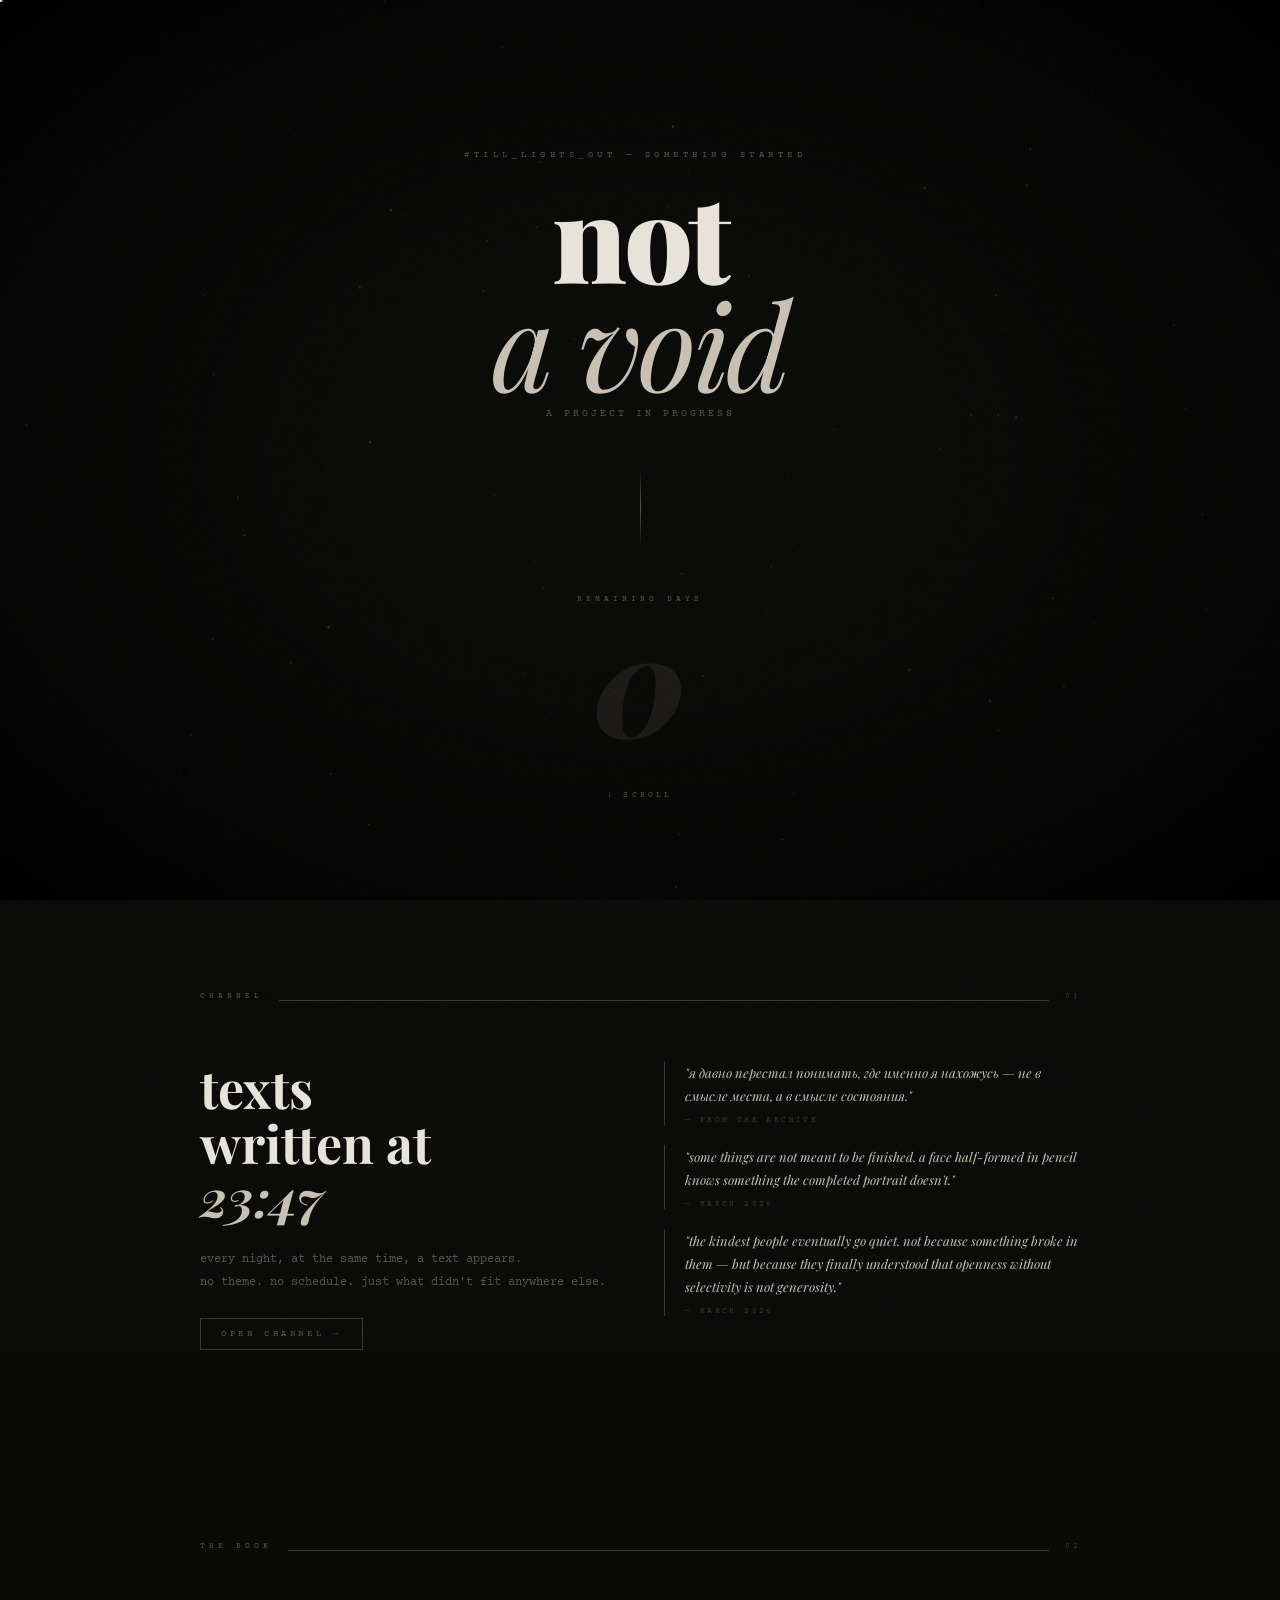
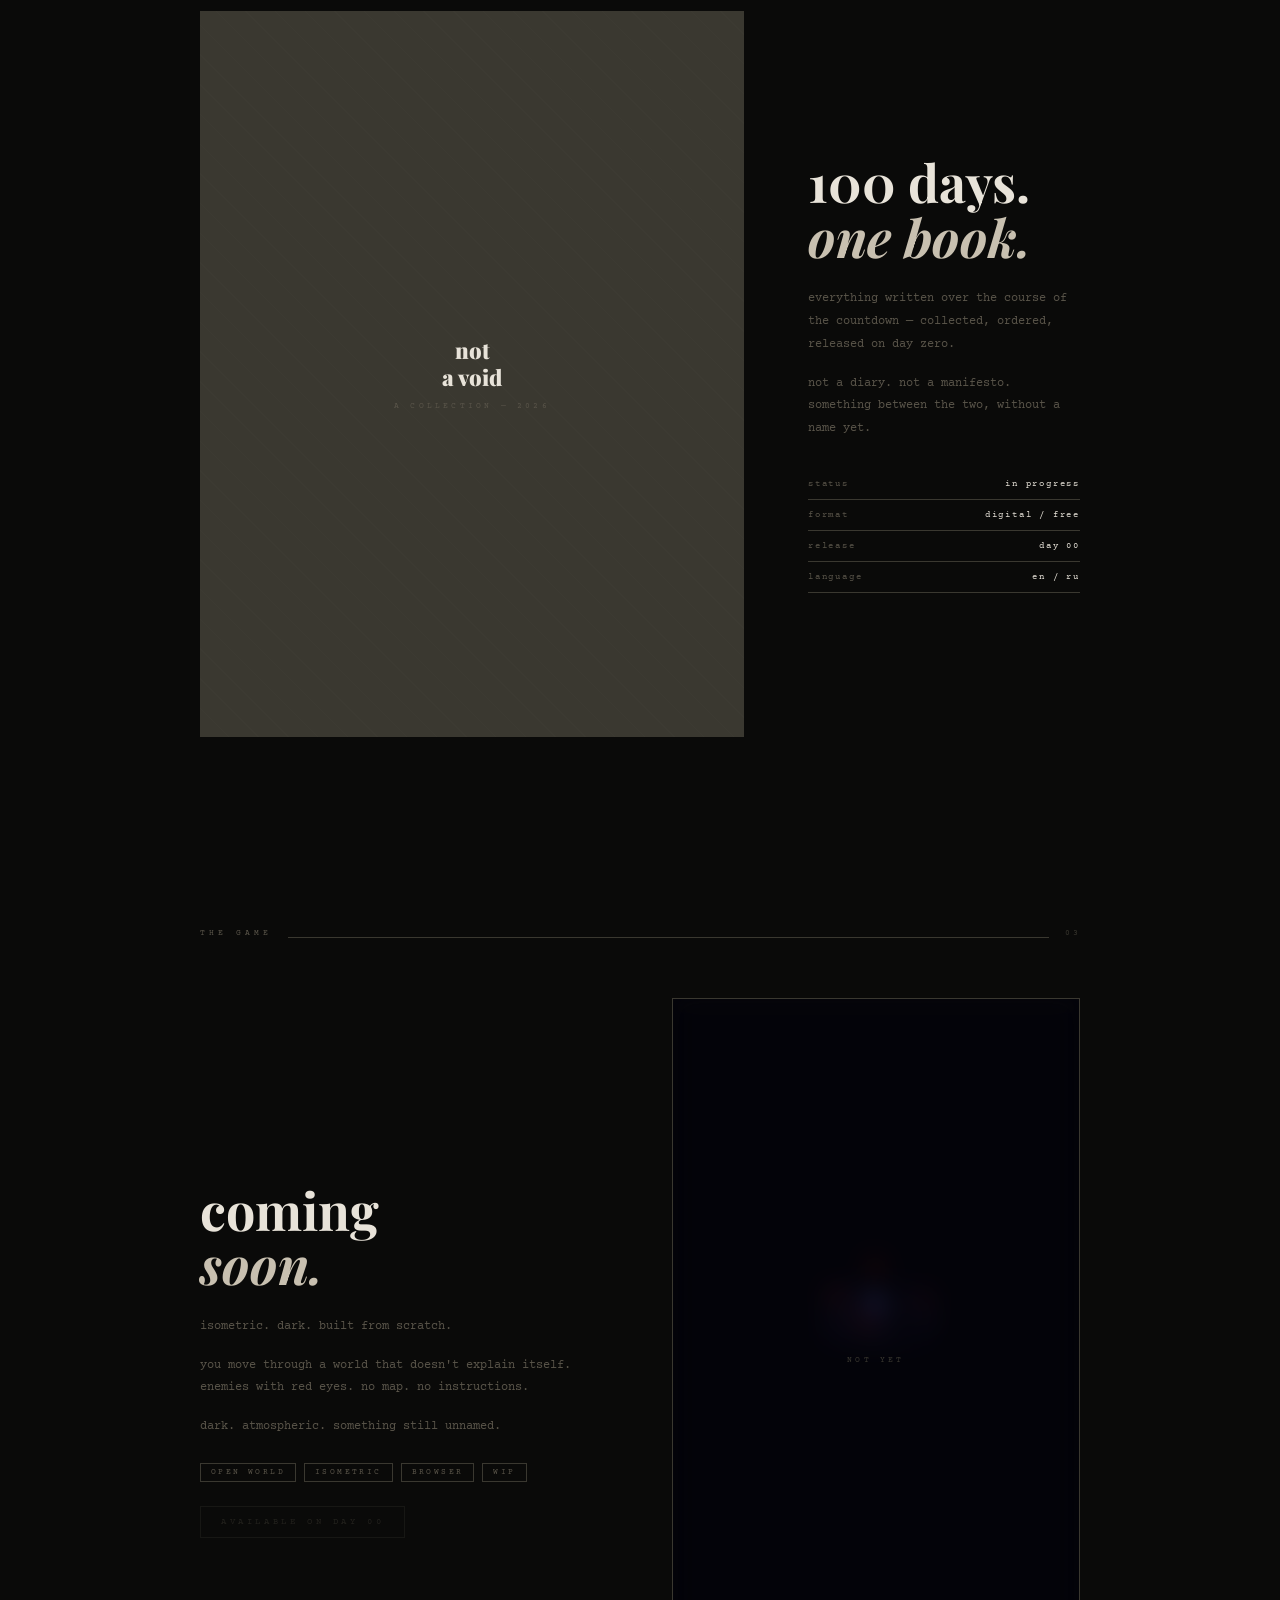
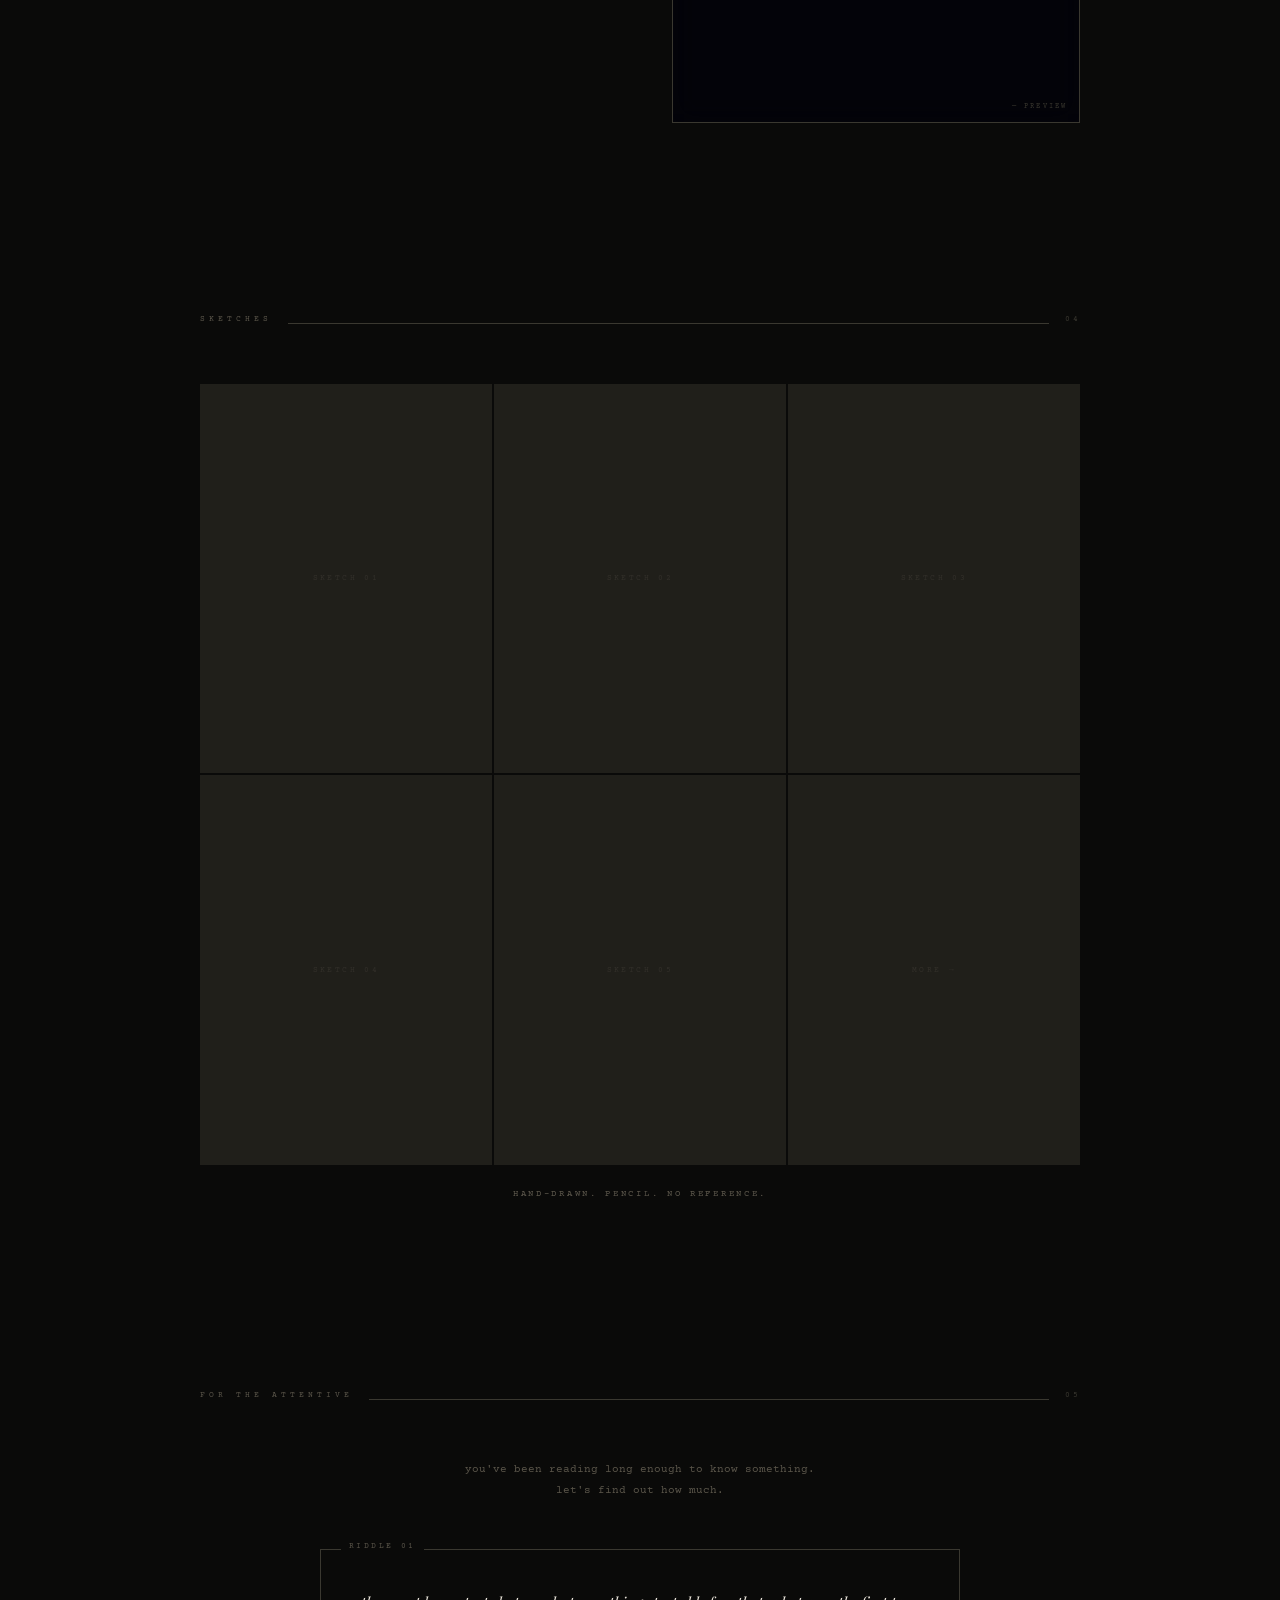
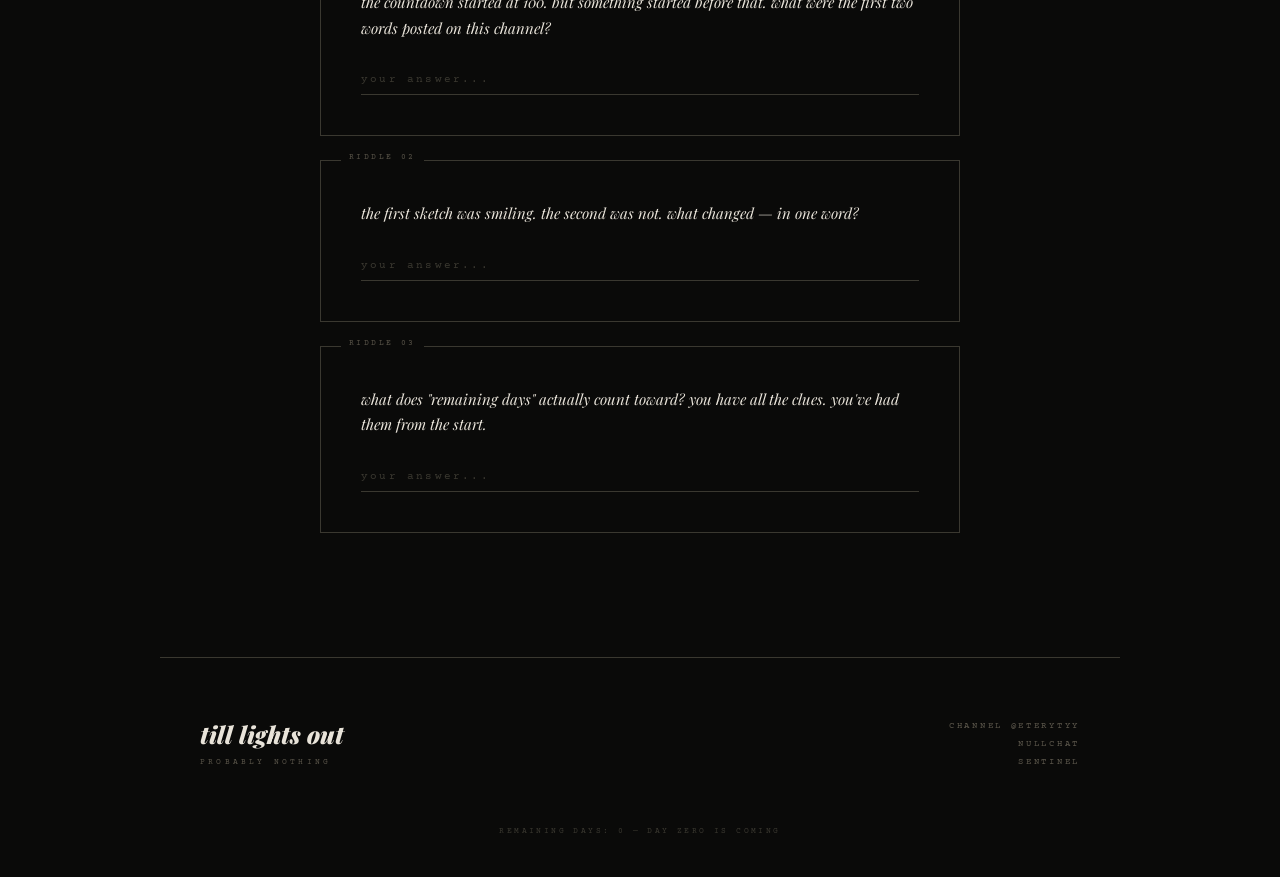
==== index.html @ 6242f1c4 "Main site" ====
<!DOCTYPE html>
<html lang="en">
<head>
<meta charset="UTF-8">
<meta name="viewport" content="width=device-width, initial-scale=1.0">
<title>#till_lights_out</title>
<style>
@import url('https://fonts.googleapis.com/css2?family=Playfair+Display:ital,wght@0,400;0,700;0,900;1,400;1,700&family=Courier+Prime:ital@0;1&display=swap');

*, *::before, *::after { margin: 0; padding: 0; box-sizing: border-box; }

:root {
  --bg: #0a0a09;
  --paper: #e8e3d9;
  --dim: #3a3830;
  --muted: #5a554a;
  --accent: #c8c0b0;
}

html { scroll-behavior: smooth; }

body {
  background: var(--bg);
  color: var(--paper);
  font-family: 'Courier Prime', monospace;
  overflow-x: hidden;
  cursor: none;
}

::-webkit-scrollbar { width: 2px; }
::-webkit-scrollbar-track { background: var(--bg); }
::-webkit-scrollbar-thumb { background: var(--dim); }

.cursor {
  position: fixed;
  width: 5px; height: 5px;
  background: var(--paper);
  border-radius: 50%;
  pointer-events: none;
  z-index: 9999;
  transform: translate(-50%, -50%);
  mix-blend-mode: difference;
}

#canvas {
  position: fixed;
  inset: 0;
  z-index: 0;
  pointer-events: none;
}

.noise {
  position: fixed;
  inset: -50%;
  z-index: 1;
  pointer-events: none;
  opacity: 0.025;
  animation: noiseAnim 0.15s steps(1) infinite;
  background-image: url("data:image/svg+xml,%3Csvg viewBox='0 0 300 300' xmlns='http://www.w3.org/2000/svg'%3E%3Cfilter id='n'%3E%3CfeTurbulence type='fractalNoise' baseFrequency='0.85' numOctaves='4' stitchTiles='stitch'/%3E%3C/filter%3E%3Crect width='100%25' height='100%25' filter='url(%23n)'/%3E%3C/svg%3E");
  background-size: 300px 300px;
}
@keyframes noiseAnim {
  0%{transform:translate(0,0)}20%{transform:translate(-3%,-2%)}40%{transform:translate(2%,3%)}60%{transform:translate(-2%,1%)}80%{transform:translate(3%,-3%)}
}

.vignette {
  position: fixed;
  inset: 0; z-index: 2;
  pointer-events: none;
  background: radial-gradient(ellipse at center, transparent 35%, rgba(0,0,0,0.9) 100%);
}

/* HERO */
#hero {
  position: relative;
  height: 100vh;
  display: flex;
  flex-direction: column;
  align-items: center;
  justify-content: center;
  z-index: 10;
  text-align: center;
  padding: 0 20px;
}

.hero-eyebrow {
  font-size: 9px;
  letter-spacing: 0.5em;
  color: var(--muted);
  text-transform: uppercase;
  opacity: 0;
  animation: fadeIn 1s ease forwards 0.4s;
}

.hero-title {
  font-family: 'Playfair Display', serif;
  font-size: clamp(52px, 12vw, 120px);
  font-weight: 900;
  line-height: 0.9;
  letter-spacing: -0.03em;
  color: var(--paper);
  margin: 20px 0 12px;
  opacity: 0;
  animation: fadeUp 1.2s ease forwards 0.7s;
}

.hero-title em {
  font-style: italic;
  font-weight: 400;
  color: var(--accent);
}

.hero-sub {
  font-size: 10px;
  letter-spacing: 0.3em;
  color: var(--muted);
  text-transform: uppercase;
  opacity: 0;
  animation: fadeIn 1s ease forwards 1.3s;
}

.hero-divider {
  width: 1px; height: 80px;
  background: linear-gradient(to bottom, transparent, var(--muted), transparent);
  margin: 48px auto;
  opacity: 0;
  animation: fadeIn 1s ease forwards 1.8s;
}

.hero-counter {
  display: flex;
  flex-direction: column;
  align-items: center;
  gap: 6px;
  opacity: 0;
  animation: fadeIn 1s ease forwards 2.2s;
}

.hero-counter-label {
  font-size: 8px;
  letter-spacing: 0.5em;
  color: var(--muted);
  text-transform: uppercase;
}

.hero-counter-num {
  font-family: 'Playfair Display', serif;
  font-size: clamp(72px, 15vw, 140px);
  font-weight: 900;
  font-style: italic;
  color: var(--paper);
  opacity: 0.08;
  line-height: 1;
  transition: opacity 0.5s;
  user-select: none;
}

.hero-counter-num:hover { opacity: 0.5; }

.scroll-hint {
  position: absolute;
  bottom: 100px;
  left: 50%;
  transform: translateX(-50%);
  font-size: 8px;
  letter-spacing: 0.4em;
  color: var(--muted);
  text-transform: uppercase;
  opacity: 0;
  animation: fadeIn 1s ease forwards 3.5s, bob 2s ease-in-out infinite 4s;
  white-space: nowrap;
}

@keyframes bob {
  0%,100%{transform:translateX(-50%) translateY(0)}
  50%{transform:translateX(-50%) translateY(4px)}
}

/* SECTIONS */
.wrap {
  position: relative;
  z-index: 10;
  padding: 100px 40px;
  max-width: 960px;
  margin: 0 auto;
}

.rule {
  width: 100%; height: 1px;
  background: var(--dim);
  margin-bottom: 60px;
  position: relative;
}

.rule::before {
  content: attr(data-label);
  position: absolute;
  top: -8px; left: 0;
  font-size: 8px;
  letter-spacing: 0.5em;
  color: var(--muted);
  text-transform: uppercase;
  background: var(--bg);
  padding-right: 16px;
}

.rule::after {
  content: attr(data-num);
  position: absolute;
  top: -8px; right: 0;
  font-size: 8px;
  letter-spacing: 0.3em;
  color: var(--dim);
  background: var(--bg);
  padding-left: 16px;
}

/* CHANNEL */
.two-col { display: grid; grid-template-columns: 1fr 1fr; gap: 48px; align-items: start; }

.big-head {
  font-family: 'Playfair Display', serif;
  font-size: clamp(32px, 5vw, 52px);
  font-weight: 700;
  line-height: 1.05;
  margin-bottom: 24px;
}
.big-head em { font-style: italic; color: var(--accent); }

.body-text { font-size: 12px; line-height: 1.9; color: var(--muted); margin-bottom: 16px; }

.excerpt {
  border-left: 1px solid var(--dim);
  padding-left: 20px;
  margin-bottom: 20px;
}
.excerpt p {
  font-family: 'Playfair Display', serif;
  font-style: italic;
  font-size: 13px;
  line-height: 1.8;
  color: var(--accent);
}
.excerpt span {
  display: block;
  margin-top: 8px;
  font-size: 8px;
  letter-spacing: 0.3em;
  color: var(--dim);
  text-transform: uppercase;
}

.btn {
  display: inline-block;
  font-size: 9px;
  letter-spacing: 0.4em;
  text-transform: uppercase;
  color: var(--muted);
  text-decoration: none;
  border: 1px solid var(--dim);
  padding: 10px 20px;
  transition: all 0.3s;
  margin-top: 8px;
  font-family: 'Courier Prime', monospace;
}
.btn:hover { color: var(--paper); border-color: var(--accent); background: rgba(200,192,176,0.04); }

/* BOOK */
.book-grid { display: grid; grid-template-columns: 2fr 1fr; gap: 64px; align-items: center; }

.book-cover {
  aspect-ratio: 3/4;
  background: var(--dim);
  display: flex;
  flex-direction: column;
  align-items: center;
  justify-content: center;
  gap: 12px;
  position: relative;
  overflow: hidden;
}
.book-cover::before {
  content: '';
  position: absolute; inset: 0;
  background: repeating-linear-gradient(45deg, transparent, transparent 20px, rgba(255,255,255,0.012) 20px, rgba(255,255,255,0.012) 21px);
}
.book-cover-title {
  font-family: 'Playfair Display', serif;
  font-size: 22px; font-weight: 900;
  color: var(--paper);
  text-align: center;
  padding: 0 20px; line-height: 1.2;
  position: relative; z-index: 1;
}
.book-cover-sub {
  font-size: 8px; letter-spacing: 0.4em;
  color: var(--muted); text-transform: uppercase;
  position: relative; z-index: 1;
}

.meta-table { margin-top: 28px; display: flex; flex-direction: column; gap: 0; }
.meta-row {
  display: flex; justify-content: space-between;
  font-size: 9px; letter-spacing: 0.2em;
  padding: 10px 0;
  border-bottom: 1px solid var(--dim);
}
.meta-row span:first-child { color: var(--muted); }
.meta-row span:last-child { color: var(--paper); }

/* GAME */
.game-grid { display: grid; grid-template-columns: 1fr 1fr; gap: 64px; align-items: center; }

.game-screen {
  aspect-ratio: 9/16;
  background: #050508;
  border: 1px solid var(--dim);
  position: relative;
  overflow: hidden;
}
.game-screen canvas { width: 100%; height: 100%; display: block; }
.game-scanline {
  position: absolute; inset: 0;
  background: repeating-linear-gradient(0deg, transparent, transparent 3px, rgba(0,0,0,0.08) 3px, rgba(0,0,0,0.08) 4px);
  pointer-events: none; z-index: 2;
}
.game-label {
  position: absolute; bottom: 12px; right: 12px;
  font-size: 7px; letter-spacing: 0.3em;
  color: var(--dim); text-transform: uppercase; z-index: 3;
}

.tags { display: flex; flex-wrap: wrap; gap: 8px; margin-top: 24px; }
.tag {
  font-size: 8px; letter-spacing: 0.3em;
  color: var(--muted); border: 1px solid var(--dim);
  padding: 4px 10px; text-transform: uppercase;
}

/* GALLERY */
.gallery { display: grid; grid-template-columns: repeat(3, 1fr); gap: 2px; }
.gitem {
  aspect-ratio: 3/4;
  background: var(--dim);
  position: relative;
  overflow: hidden;
}
.gitem::after {
  content: ''; position: absolute; inset: 0;
  background: rgba(0,0,0,0.45);
  transition: opacity 0.4s;
}
.gitem:hover::after { opacity: 0; }
.gitem-inner {
  width: 100%; height: 100%;
  display: flex; align-items: center; justify-content: center;
  font-size: 8px; letter-spacing: 0.3em;
  color: var(--muted); text-transform: uppercase;
}
.gallery-caption {
  text-align: center;
  font-size: 9px; letter-spacing: 0.3em;
  color: var(--muted); text-transform: uppercase;
  margin-top: 24px;
}

/* RIDDLES */
.riddle-intro {
  font-size: 11px; line-height: 1.9;
  color: var(--muted); margin-bottom: 48px;
  text-align: center; max-width: 500px; margin-left: auto; margin-right: auto;
}
.riddle-block {
  border: 1px solid var(--dim);
  padding: 40px; margin-bottom: 24px;
  position: relative; max-width: 640px; margin-left: auto; margin-right: auto;
  transition: border-color 0.3s;
}
.riddle-block:hover { border-color: var(--muted); }
.riddle-num {
  position: absolute; top: -8px; left: 20px;
  font-size: 8px; letter-spacing: 0.3em;
  color: var(--muted); background: var(--bg);
  padding: 0 8px; text-transform: uppercase;
}
.riddle-q {
  font-family: 'Playfair Display', serif;
  font-style: italic; font-size: 15px;
  line-height: 1.7; color: var(--paper); margin-bottom: 24px;
}
.riddle-input {
  width: 100%; background: transparent;
  border: none; border-bottom: 1px solid var(--dim);
  color: var(--paper); font-family: 'Courier Prime', monospace;
  font-size: 11px; letter-spacing: 0.2em;
  padding: 8px 0; outline: none; transition: border-color 0.3s;
}
.riddle-input::placeholder { color: var(--dim); }
.riddle-input:focus { border-color: var(--accent); }
.riddle-feedback {
  display: none; margin-top: 14px;
  font-size: 9px; letter-spacing: 0.25em; text-transform: uppercase;
}
.riddle-feedback.show { display: block; color: var(--accent); }
.riddle-feedback.wrong { display: block; color: #7a3535; }

/* FOOTER */
footer {
  position: relative; z-index: 10;
  padding: 60px 40px;
  max-width: 960px; margin: 0 auto;
  display: flex; justify-content: space-between; align-items: flex-end;
  border-top: 1px solid var(--dim);
}
.footer-l { display: flex; flex-direction: column; gap: 8px; }
.footer-title {
  font-family: 'Playfair Display', serif;
  font-size: 24px; font-weight: 900; font-style: italic; color: var(--paper);
}
.footer-sub { font-size: 8px; letter-spacing: 0.4em; color: var(--muted); text-transform: uppercase; }
.footer-links { display: flex; flex-direction: column; gap: 8px; align-items: flex-end; }
.footer-links a {
  font-size: 9px; letter-spacing: 0.3em;
  color: var(--muted); text-decoration: none;
  text-transform: uppercase; transition: color 0.3s;
}
.footer-links a:hover { color: var(--paper); }
.footer-copy {
  position: relative; z-index: 10;
  text-align: center;
  font-size: 8px; letter-spacing: 0.3em;
  color: var(--dim); text-transform: uppercase;
  padding-bottom: 40px;
}

/* ANIMATIONS */
@keyframes fadeIn { from{opacity:0} to{opacity:1} }
@keyframes fadeUp { from{opacity:0;transform:translateY(16px)} to{opacity:1;transform:translateY(0)} }

.reveal { opacity:0; transform:translateY(20px); transition: opacity 0.8s ease, transform 0.8s ease; }
.reveal.visible { opacity:1; transform:translateY(0); }

@media(max-width:700px) {
  .two-col, .book-grid, .game-grid { grid-template-columns: 1fr; }
  .gallery { grid-template-columns: repeat(2,1fr); }
  footer { flex-direction: column; gap: 24px; align-items: flex-start; }
  .footer-links { align-items: flex-start; }
}
</style>
</head>
<body>

<div class="cursor" id="cursor"></div>
<canvas id="canvas"></canvas>
<div class="noise"></div>
<div class="vignette"></div>

<!-- HERO -->
<div id="hero">
  <span class="hero-eyebrow">#till_lights_out — something started<span id="dot" style="cursor:none;user-select:none;opacity:0.15;">.</span></span>
  <h1 class="hero-title">not<br><em>a void</em></h1>
  <span class="hero-sub">a project in progress</span>
  <div class="hero-divider"></div>
  <div class="hero-counter">
    <span class="hero-counter-label">remaining days</span>
    <div class="hero-counter-num" id="heroNum">36</div>
  </div>
  <span class="scroll-hint">↓ scroll</span>
</div>

<!-- CHANNEL -->
<div class="wrap">
  <div class="rule" data-label="channel" data-num="01"></div>
  <div class="two-col reveal">
    <div>
      <h2 class="big-head">texts<br>written at<br><em>23:47</em></h2>
      <p class="body-text">every night, at the same time, a text appears.<br>no theme. no schedule. just what didn't fit anywhere else.</p>
    <a href="https://t.me/eterytyy" target="_blank" class="btn">open channel →</a>
    </div>
    <div>
      <div class="excerpt">
        <p>"я давно перестал понимать, где именно я нахожусь — не в смысле места, а в смысле состояния."</p>
        <span>— from the archive</span>
      </div>
      <div class="excerpt">
        <p>"some things are not meant to be finished. a face half-formed in pencil knows something the completed portrait doesn't."</p>
        <span>— march 2026</span>
      </div>
      <div class="excerpt">
        <p>"the kindest people eventually go quiet. not because something broke in them — but because they finally understood that openness without selectivity is not generosity."</p>
        <span>— march 2026</span>
      </div>
    </div>
  </div>
</div>

<!-- BOOK -->
<div class="wrap">
  <div class="rule" data-label="the book" data-num="02"></div>
  <div class="book-grid reveal">
    <div class="book-cover">
      <div class="book-cover-title">not<br>a void</div>
      <div class="book-cover-sub">a collection — 2026</div>
    </div>
    <div>
      <h2 class="big-head">100 days.<br><em>one book.</em></h2>
      <p class="body-text">everything written over the course of the countdown — collected, ordered, released on day zero.</p>
      <p class="body-text">not a diary. not a manifesto. something between the two, without a name yet.</p>
      <div class="meta-table">
        <div class="meta-row"><span>status</span><span>in progress</span></div>
        <div class="meta-row"><span>format</span><span>digital / free</span></div>
        <div class="meta-row"><span>release</span><span>day 00</span></div>
        <div class="meta-row"><span>language</span><span>en / ru</span></div>
      </div>
    </div>
  </div>
</div>

<!-- GAME -->
<div class="wrap">
  <div class="rule" data-label="the game" data-num="03"></div>
  <div class="game-grid reveal">
    <div>
      <h2 class="big-head">coming<br><em>soon.</em></h2>
      <p class="body-text">isometric. dark. built from scratch.</p>
      <p class="body-text">you move through a world that doesn't explain itself. enemies with red eyes. no map. no instructions.</p>
      <p class="body-text">dark. atmospheric. something still unnamed.</p>
      <div class="tags">
        <span class="tag">open world</span>
        <span class="tag">isometric</span>
        <span class="tag">browser</span>
        <span class="tag">wip</span>
      </div>
      <a href="#" class="btn" style="margin-top:24px;opacity:0.3;pointer-events:none;">available on day 00</a>
    </div>
    <div class="game-screen" id="gameScreen">
      <canvas id="gameCanvas"></canvas>
      <div class="game-scanline"></div>
      <div id="gameBlur" style="position:absolute;inset:0;z-index:3;backdrop-filter:blur(12px);-webkit-backdrop-filter:blur(12px);transition:backdrop-filter 0.5s ease;pointer-events:none;"></div>
      <div id="gameHint" style="position:absolute;inset:0;z-index:4;display:flex;align-items:center;justify-content:center;pointer-events:none;transition:opacity 0.4s;">
        <span style="font-size:8px;letter-spacing:0.4em;color:#3a3830;text-transform:uppercase;">not yet</span>
      </div>
      <div class="game-label">— preview</div>
    </div>
  </div>
</div>

<!-- GALLERY -->
<div class="wrap">
  <div class="rule" data-label="sketches" data-num="04"></div>
  <div class="gallery reveal">
    <div class="gitem"><div class="gitem-inner">sketch 01</div></div>
    <div class="gitem"><div class="gitem-inner">sketch 02</div></div>
    <div class="gitem"><div class="gitem-inner">sketch 03</div></div>
    <div class="gitem"><div class="gitem-inner">sketch 04</div></div>
    <div class="gitem"><div class="gitem-inner">sketch 05</div></div>
    <div class="gitem"><div class="gitem-inner">more →</div></div>
  </div>
  <p class="gallery-caption">hand-drawn. pencil. no reference.</p>
</div>

<!-- RIDDLES -->
<div class="wrap">
  <div class="rule" data-label="for the attentive" data-num="05"></div>
  <p class="riddle-intro reveal">you've been reading long enough to know something.<br>let's find out how much.</p>

  <div class="riddle-block reveal">
    <span class="riddle-num">riddle 01</span>
    <p class="riddle-q">the countdown started at 100. but something started before that. what were the first two words posted on this channel?</p>
    <input class="riddle-input" type="text" placeholder="your answer..." id="r1" autocomplete="off">
    <div class="riddle-feedback" id="r1f"></div>
  </div>

  <div class="riddle-block reveal">
    <span class="riddle-num">riddle 02</span>
    <p class="riddle-q">the first sketch was smiling. the second was not. what changed — in one word?</p>
    <input class="riddle-input" type="text" placeholder="your answer..." id="r2" autocomplete="off">
    <div class="riddle-feedback" id="r2f"></div>
  </div>

  <div class="riddle-block reveal">
    <span class="riddle-num">riddle 03</span>
    <p class="riddle-q">what does "remaining days" actually count toward? you have all the clues. you've had them from the start.</p>
    <input class="riddle-input" type="text" placeholder="your answer..." id="r3" autocomplete="off">
    <div class="riddle-feedback" id="r3f"></div>
  </div>
</div>

<!-- FOOTER -->
<footer class="reveal">
  <div class="footer-l">
    <span class="footer-title">till lights out</span>
    <span class="footer-sub" id="probNothing" style="cursor:none;">probably nothing</span>
  </div>
  <div class="footer-links">
    <a href="https://t.me/eterytyy" target="_blank">channel @eterytyy</a>
    <a href="https://t.me/nullchat0x16_bot" target="_blank">nullchat</a>
    <a href="https://t.me/sentinel0x16_bot" target="_blank">sentinel</a>
  </div>
</footer>
<p class="footer-copy">remaining days: <span id="footerNum">36</span> — day zero is coming</p>

<style>
.secret-overlay {
  display: none;
  position: fixed;
  inset: 0;
  z-index: 1000;
  background: rgba(0,0,0,0);
  align-items: center;
  justify-content: center;
  flex-direction: column;
  gap: 24px;
  padding: 40px;
  text-align: center;
  transition: background 0.6s ease;
}
.secret-overlay.active { background: rgba(0,0,0,0.97); }

.secret-inner {
  opacity: 0;
  transform: translateY(8px);
  transition: opacity 0.8s ease 0.4s, transform 0.8s ease 0.4s;
}
.secret-overlay.active .secret-inner { opacity: 1; transform: translateY(0); }

.secret-text {
  font-family: 'Playfair Display', serif;
  font-style: italic;
  font-size: clamp(16px, 2.5vw, 26px);
  color: #e8e3d9;
  line-height: 1.9;
  max-width: 480px;
  position: relative;
}

.secret-text::before {
  content: '';
  position: absolute;
  inset: -20px;
  background: repeating-linear-gradient(
    0deg, transparent, transparent 2px,
    rgba(255,255,255,0.01) 2px, rgba(255,255,255,0.01) 4px
  );
  pointer-events: none;
  animation: scanReveal 1.2s ease forwards;
}

@keyframes scanReveal {
  0% { opacity: 1; transform: translateY(-100%); }
  100% { opacity: 0; transform: translateY(100%); }
}

@keyframes glitchIn {
  0%   { clip-path: inset(40% 0 60% 0); transform: translate(-4px, 0); opacity: 0.3; }
  20%  { clip-path: inset(10% 0 85% 0); transform: translate(4px, 0); opacity: 0.6; }
  40%  { clip-path: inset(60% 0 20% 0); transform: translate(-2px, 0); opacity: 0.4; }
  60%  { clip-path: inset(80% 0 5% 0);  transform: translate(2px, 0);  opacity: 0.7; }
  80%  { clip-path: inset(0% 0 90% 0);  transform: translate(0, 0);    opacity: 0.9; }
  100% { clip-path: inset(0% 0 0% 0);   transform: translate(0, 0);    opacity: 1; }
}

.secret-text.glitching {
  animation: glitchIn 0.6s steps(1) forwards;
}

.secret-close {
  font-size: 8px;
  letter-spacing: 0.4em;
  color: #2a2820;
  text-transform: uppercase;
  margin-top: 20px;
  opacity: 0;
  transition: opacity 0.5s ease 1.4s, color 0.3s;
}
.secret-overlay.active .secret-close { opacity: 1; }
.secret-close:hover { color: #5a554a; }
</style>

<div id="secret1" class="secret-overlay">
  <div class="secret-inner">
    <p class="secret-text" id="s1text">"you weren't supposed to find this.<br>or maybe you were.<br><br>this was never just a countdown."</p>
    <p class="secret-close">click anywhere to close</p>
  </div>
</div>

<div id="secret2" class="secret-overlay">
  <div class="secret-inner">
    <p class="secret-text" id="s2text">"this was a social experiment.<br><br>you were part of it<br>from the first day.<br><br>thank you for participating."</p>
    <p class="secret-close">click anywhere to close</p>
  </div>
</div>

<div id="secret3" class="secret-overlay">
  <div class="secret-inner">
    <p class="secret-text" id="s3text">"she was never supposed to smile.<br><br>it just happened.<br><br>i left it because correcting it<br>would have been a kind of lie."</p>
    <p class="secret-close">click anywhere to close</p>
  </div>
</div>

<!-- LIGHTS OUT -->
<div id="lightsOut" style="
  display:none;
  position:fixed;
  inset:0;
  z-index:2000;
  background:rgba(0,0,0,0);
  pointer-events:none;
  transition:background 25s ease;
  align-items:center;
  justify-content:center;
">
  <div id="lightsOutText" style="
    font-family:'Playfair Display',serif;
    font-style:italic;
    font-size:clamp(18px,3vw,28px);
    color:#e8e3d9;
    line-height:2;
    text-align:center;
    opacity:0;
    transition:opacity 6s ease;
    max-width:480px;
    padding:40px;
  ">
    "the lights went out.<br>but you're still here.<br>that means something."
  </div>
</div>

<style>
#lightsOut.fading { background: rgba(0,0,0,0.97) !important; pointer-events:all; }
#lightsOut.fading #lightsOutText { opacity: 1 !important; transition-delay: 18s !important; }
</style>

<script>
// cursor
const cursor = document.getElementById('cursor');
document.addEventListener('mousemove', e => {
  cursor.style.left = e.clientX + 'px';
  cursor.style.top = e.clientY + 'px';
});

// bg particles
const canvas = document.getElementById('canvas');
const ctx = canvas.getContext('2d');
function resize() {
  canvas.width = window.innerWidth;
  canvas.height = window.innerHeight;
}
resize();
window.addEventListener('resize', resize);

class P {
  constructor() { this.reset(true); }
  reset(init) {
    this.x = Math.random() * canvas.width;
    this.y = init ? Math.random() * canvas.height : Math.random() * canvas.height;
    this.r = Math.random() * 1 + 0.2;
    this.vx = (Math.random()-0.5)*0.1;
    this.vy = (Math.random()-0.5)*0.1;
    this.a = Math.random()*0.3+0.04;
    this.life = Math.random()*300+150;
    this.maxLife = this.life;
  }
  tick() {
    this.x+=this.vx; this.y+=this.vy; this.life--;
    if(this.life<=0) this.reset(false);
  }
  draw() {
    ctx.globalAlpha = this.a*(this.life/this.maxLife);
    ctx.fillStyle='#e8e3d9';
    ctx.beginPath();
    ctx.arc(this.x,this.y,this.r,0,Math.PI*2);
    ctx.fill();
  }
}
const ps = Array.from({length:200},()=>new P());
function loop(){
  ctx.clearRect(0,0,canvas.width,canvas.height);
  ps.forEach(p=>{p.tick();p.draw();});
  ctx.globalAlpha=1;
  requestAnimationFrame(loop);
}
loop();

// game preview
const gc = document.getElementById('gameCanvas');
const gx = gc.getContext('2d');
function resizeGc(){
  const r = gc.parentElement.getBoundingClientRect();
  gc.width=r.width; gc.height=r.height;
}
resizeGc();
window.addEventListener('resize',resizeGc);

let gt=0;
const TW=20, TH=10, GRID=11;
function iso(c,r){ return {x:gc.width/2+(c-r)*TW/2, y:gc.height/2+(c+r)*TH/2-100}; }

// карта: 1=пол, 0=пусто
const MAP = [
  [0,0,1,1,1,1,1,0,0,0,0],
  [0,1,1,1,1,1,1,1,0,0,0],
  [0,1,1,0,0,1,1,1,1,0,0],
  [1,1,1,0,0,1,1,1,1,1,0],
  [1,1,1,1,1,1,0,0,1,1,0],
  [1,1,1,1,1,1,1,0,0,1,1],
  [0,1,1,1,0,1,1,1,1,1,1],
  [0,0,1,1,1,1,1,1,1,1,0],
  [0,0,0,1,1,1,1,1,1,0,0],
  [0,0,0,0,1,1,1,1,0,0,0],
  [0,0,0,0,0,1,1,0,0,0,0],
];

function tile(c,r,lightAlpha){
  const {x,y}=iso(c,r);
  gx.globalAlpha=lightAlpha;
  gx.beginPath();
  gx.moveTo(x,y);
  gx.lineTo(x+TW/2,y+TH/2);
  gx.lineTo(x,y+TH);
  gx.lineTo(x-TW/2,y+TH/2);
  gx.closePath();
  gx.fillStyle=`rgba(14,12,28,1)`;
  gx.fill();
  gx.strokeStyle=`rgba(40,36,70,${lightAlpha*0.8})`;
  gx.lineWidth=0.4;
  gx.stroke();

  // subtle floor detail
  if(lightAlpha > 0.15){
    gx.globalAlpha = lightAlpha * 0.15;
    gx.strokeStyle='rgba(100,90,160,1)';
    gx.lineWidth=0.3;
    gx.beginPath();
    gx.moveTo(x, y+TH*0.5);
    gx.lineTo(x+TW*0.25, y+TH*0.25);
    gx.stroke();
  }
}

// ambient particles inside game
const gParticles = Array.from({length:30}, ()=>({
  c: Math.random()*GRID, r: Math.random()*GRID,
  life: Math.random()*100, maxLife: 100+Math.random()*100,
  size: Math.random()*1+0.3,
}));

const enemies=[{c:2,r:2,hp:0.6},{c:8,r:3,hp:0.8},{c:3,r:7,hp:1},{c:7,r:8,hp:0.4}];
let pcol=5,prow=5;
// player wanders
let targetC=5,targetR=5,moveTimer=0;

function gameLoop(){
  gx.clearRect(0,0,gc.width,gc.height);
  gx.fillStyle='#03030a';
  gx.fillRect(0,0,gc.width,gc.height);

  // tiles
  for(let r=0;r<GRID;r++) for(let c=0;c<GRID;c++){
    if(!MAP[r]||!MAP[r][c]) continue;
    const d=Math.sqrt((c-pcol)**2+(r-prow)**2);
    const light = Math.max(0.03, 0.7-d*0.09);
    tile(c,r,light);
  }

  // ambient particles
  gParticles.forEach(p=>{
    p.life++;
    if(p.life>p.maxLife){
      p.c=Math.random()*GRID; p.r=Math.random()*GRID;
      p.life=0; p.maxLife=100+Math.random()*100;
    }
    if(MAP[Math.floor(p.r)]&&MAP[Math.floor(p.r)][Math.floor(p.c)]){
      const {x,y}=iso(p.c,p.r);
      const fade=Math.sin((p.life/p.maxLife)*Math.PI);
      gx.globalAlpha=fade*0.2;
      gx.fillStyle='#8080ff';
      gx.beginPath();
      gx.arc(x,y-4,p.size,0,Math.PI*2);
      gx.fill();
    }
  });

  // player auto-move
  moveTimer++;
  if(moveTimer>80){
    const nc=pcol+(Math.random()>0.5?1:-1);
    const nr=prow+(Math.random()>0.5?1:-1);
    if(nc>=0&&nc<GRID&&nr>=0&&nr<GRID&&MAP[nr]&&MAP[nr][nc]){
      pcol=nc; prow=nr;
    }
    moveTimer=0;
  }

  // player
  const pp=iso(pcol,prow);
  gx.globalAlpha=1;
  const pulse=0.6+0.4*Math.sin(gt*0.04);

  // player glow
  const grad=gx.createRadialGradient(pp.x,pp.y-8,0,pp.x,pp.y-8,18);
  grad.addColorStop(0,`rgba(80,100,200,${pulse*0.3})`);
  grad.addColorStop(1,'rgba(0,0,0,0)');
  gx.fillStyle=grad;
  gx.beginPath(); gx.arc(pp.x,pp.y-8,18,0,Math.PI*2); gx.fill();

  gx.globalAlpha=1;
  gx.fillStyle=`rgba(60,70,140,${pulse})`;
  gx.beginPath(); gx.ellipse(pp.x,pp.y-8,4,8,0,0,Math.PI*2); gx.fill();
  gx.fillStyle=`rgba(160,180,255,${pulse})`;
  gx.beginPath(); gx.arc(pp.x,pp.y-15,1.8,0,Math.PI*2); gx.fill();

  // shadow under player
  gx.globalAlpha=0.3;
  gx.fillStyle='rgba(0,0,0,0.8)';
  gx.beginPath(); gx.ellipse(pp.x,pp.y,5,2,0,0,Math.PI*2); gx.fill();

  // enemies
  enemies.forEach(e=>{
    if(!MAP[Math.floor(e.r)]||!MAP[Math.floor(e.r)][Math.floor(e.c)]) return;
    const ep=iso(e.c,e.r);
    const dist=Math.sqrt((e.c-pcol)**2+(e.r-prow)**2);
    if(dist>5) return; // только видимые

    // enemy glow
    const ep2=0.4+0.6*Math.sin(gt*0.06+e.c*1.5);
    const egrad=gx.createRadialGradient(ep.x,ep.y-8,0,ep.x,ep.y-8,14);
    egrad.addColorStop(0,`rgba(180,20,20,${ep2*0.25})`);
    egrad.addColorStop(1,'rgba(0,0,0,0)');
    gx.fillStyle=egrad;
    gx.beginPath(); gx.arc(ep.x,ep.y-8,14,0,Math.PI*2); gx.fill();

    gx.globalAlpha=1;
    gx.fillStyle=`rgba(20,6,6,0.9)`;
    gx.beginPath(); gx.ellipse(ep.x,ep.y-8,4,8,0,0,Math.PI*2); gx.fill();

    gx.fillStyle=`rgba(220,40,40,${ep2})`;
    [-2.5,2.5].forEach(ox=>{
      gx.beginPath(); gx.arc(ep.x+ox,ep.y-14,1.2,0,Math.PI*2); gx.fill();
    });

    // hp bar
    gx.globalAlpha=0.5;
    gx.fillStyle='rgba(100,10,10,0.6)';
    gx.fillRect(ep.x-10,ep.y-20,20,1.5);
    gx.fillStyle=`rgba(200,30,30,0.8)`;
    gx.fillRect(ep.x-10,ep.y-20,20*e.hp,1.5);
  });

  // координата-лут где-то на карте
  const lootC=8,lootR=5;
  if(MAP[lootR]&&MAP[lootR][lootC]){
    const lp=iso(lootC,lootR);
    const lpulse=0.5+0.5*Math.sin(gt*0.08);
    gx.globalAlpha=lpulse*0.8;
    gx.fillStyle='rgba(200,200,100,1)';
    gx.beginPath();
    gx.moveTo(lp.x, lp.y-10);
    gx.lineTo(lp.x+3, lp.y-6);
    gx.lineTo(lp.x, lp.y-2);
    gx.lineTo(lp.x-3, lp.y-6);
    gx.closePath();
    gx.fill();
  }

  gt++;
  requestAnimationFrame(gameLoop);
}
gameLoop();

// countdown
const endDate = new Date('2026-04-25T23:47:00');
function updateCountdown(){
  const diff = Math.max(0, Math.ceil((endDate - new Date())/(1000*60*60*24)));
  document.getElementById('heroNum').textContent = diff;
  document.getElementById('footerNum').textContent = diff;
}
updateCountdown();
setInterval(updateCountdown, 60000);

// reveal on scroll
const reveals = document.querySelectorAll('.reveal');
const obs = new IntersectionObserver(entries=>{
  entries.forEach(e=>{ if(e.isIntersecting){e.target.classList.add('visible');obs.unobserve(e.target);} });
},{threshold:0.1});
reveals.forEach(r=>obs.observe(r));

// game blur — реагирует на мышь/палец
const gameScreen = document.getElementById('gameScreen');
const gameBlur = document.getElementById('gameBlur');
const gameHint = document.getElementById('gameHint');

let mouseX = -999, mouseY = -999;

function updateBlur() {
  const rect = gameScreen.getBoundingClientRect();
  // clamp mouse to rect для расчёта близости
  const clampX = Math.max(rect.left, Math.min(rect.right, mouseX));
  const clampY = Math.max(rect.top, Math.min(rect.bottom, mouseY));
  const dx = mouseX - clampX;
  const dy = mouseY - clampY;
  const dist = Math.sqrt(dx*dx + dy*dy);
  const threshold = 120; // пикселей до экрана — начинает реагировать
  const proximity = Math.max(0, 1 - dist / threshold);
  const blurVal = 22 - proximity * 18; // от 22px до 4px
  gameBlur.style.backdropFilter = `blur(${blurVal}px)`;
  gameBlur.style.webkitBackdropFilter = `blur(${blurVal}px)`;
  gameHint.style.opacity = proximity > 0.5 ? 0 : 1;
}

document.addEventListener('mousemove', e => {
  mouseX = e.clientX; mouseY = e.clientY;
  updateBlur();
});

document.addEventListener('touchmove', e => {
  const t = e.touches[0];
  mouseX = t.clientX; mouseY = t.clientY;
  updateBlur();
}, {passive: true});

document.addEventListener('touchend', () => {
  mouseX = -999; mouseY = -999;
  gameBlur.style.backdropFilter = 'blur(22px)';
  gameBlur.style.webkitBackdropFilter = 'blur(22px)';
  gameHint.style.opacity = 1;
});

// secrets
function showSecret(id) {
  const el = document.getElementById(id);
  const textEl = el.querySelector('.secret-text');
  el.style.display = 'flex';
  requestAnimationFrame(() => {
    el.classList.add('active');
    setTimeout(() => {
      textEl.classList.add('glitching');
    }, 300);
  });
  el.addEventListener('click', () => {
    el.classList.remove('active');
    textEl.classList.remove('glitching');
    setTimeout(() => { el.style.display = 'none'; }, 600);
  }, {once: true});
}

// secret 1 — кликнуть на счётчик 5 раз
let clickCount = 0, clickTimer;
document.getElementById('heroNum').addEventListener('click', () => {
  clickCount++;
  clearTimeout(clickTimer);
  clickTimer = setTimeout(() => { clickCount = 0; }, 1500);
  if(clickCount >= 5) { clickCount = 0; showSecret('secret1'); }
});

// secret 2 — кликнуть на "probably nothing" 3 раза быстро
let pnCount = 0, pnTimer;
document.getElementById('probNothing').addEventListener('click', () => {
  pnCount++;
  clearTimeout(pnTimer);
  pnTimer = setTimeout(() => { pnCount = 0; }, 1200);
  if(pnCount >= 3) { pnCount = 0; showSecret('secret2'); }
});

// secret 3 — кликнуть на точку в eyebrow
document.getElementById('dot').addEventListener('click', () => {
  showSecret('secret3');
});

// riddles
const riddles = [
  {id:'r1', answers:['something started'], hint:'it was the first two words. check the very beginning.'},
  {id:'r2', answers:['weather','mood','context','interior'], hint:'we contain more weather than we are willing to admit.'},
  {id:'r3', answers:['book','game','release','day zero','the book','the game','book and game'], hint:'it was never about the end. it was about what starts there.'},
];

riddles.forEach(({id,answers,hint})=>{
  const input = document.getElementById(id);
  const fb = document.getElementById(id+'f');
  input.addEventListener('keydown', e=>{
    if(e.key!=='Enter'||!input.value.trim()) return;
    const val = input.value.trim().toLowerCase();
    const correct = answers.some(a=>val.includes(a));
    if(correct){
      fb.textContent='✓ correct.';
      fb.className='riddle-feedback show';
    } else {
      fb.textContent=hint;
      fb.className='riddle-feedback wrong';
      setTimeout(()=>fb.className='riddle-feedback',3500);
    }
  });
});// lights out — через 3 минуты
setTimeout(() => {
  const lo = document.getElementById('lightsOut');
  lo.style.display = 'flex';
  requestAnimationFrame(() => {
    requestAnimationFrame(() => {
      lo.classList.add('fading');
    });
  });

  // клик закрывает
  lo.addEventListener('click', () => {
    lo.classList.remove('fading');
    setTimeout(() => { lo.style.display = 'none'; }, 2000);
  });
}, 3 * 60 * 1000);

</script>
</body>
</html>
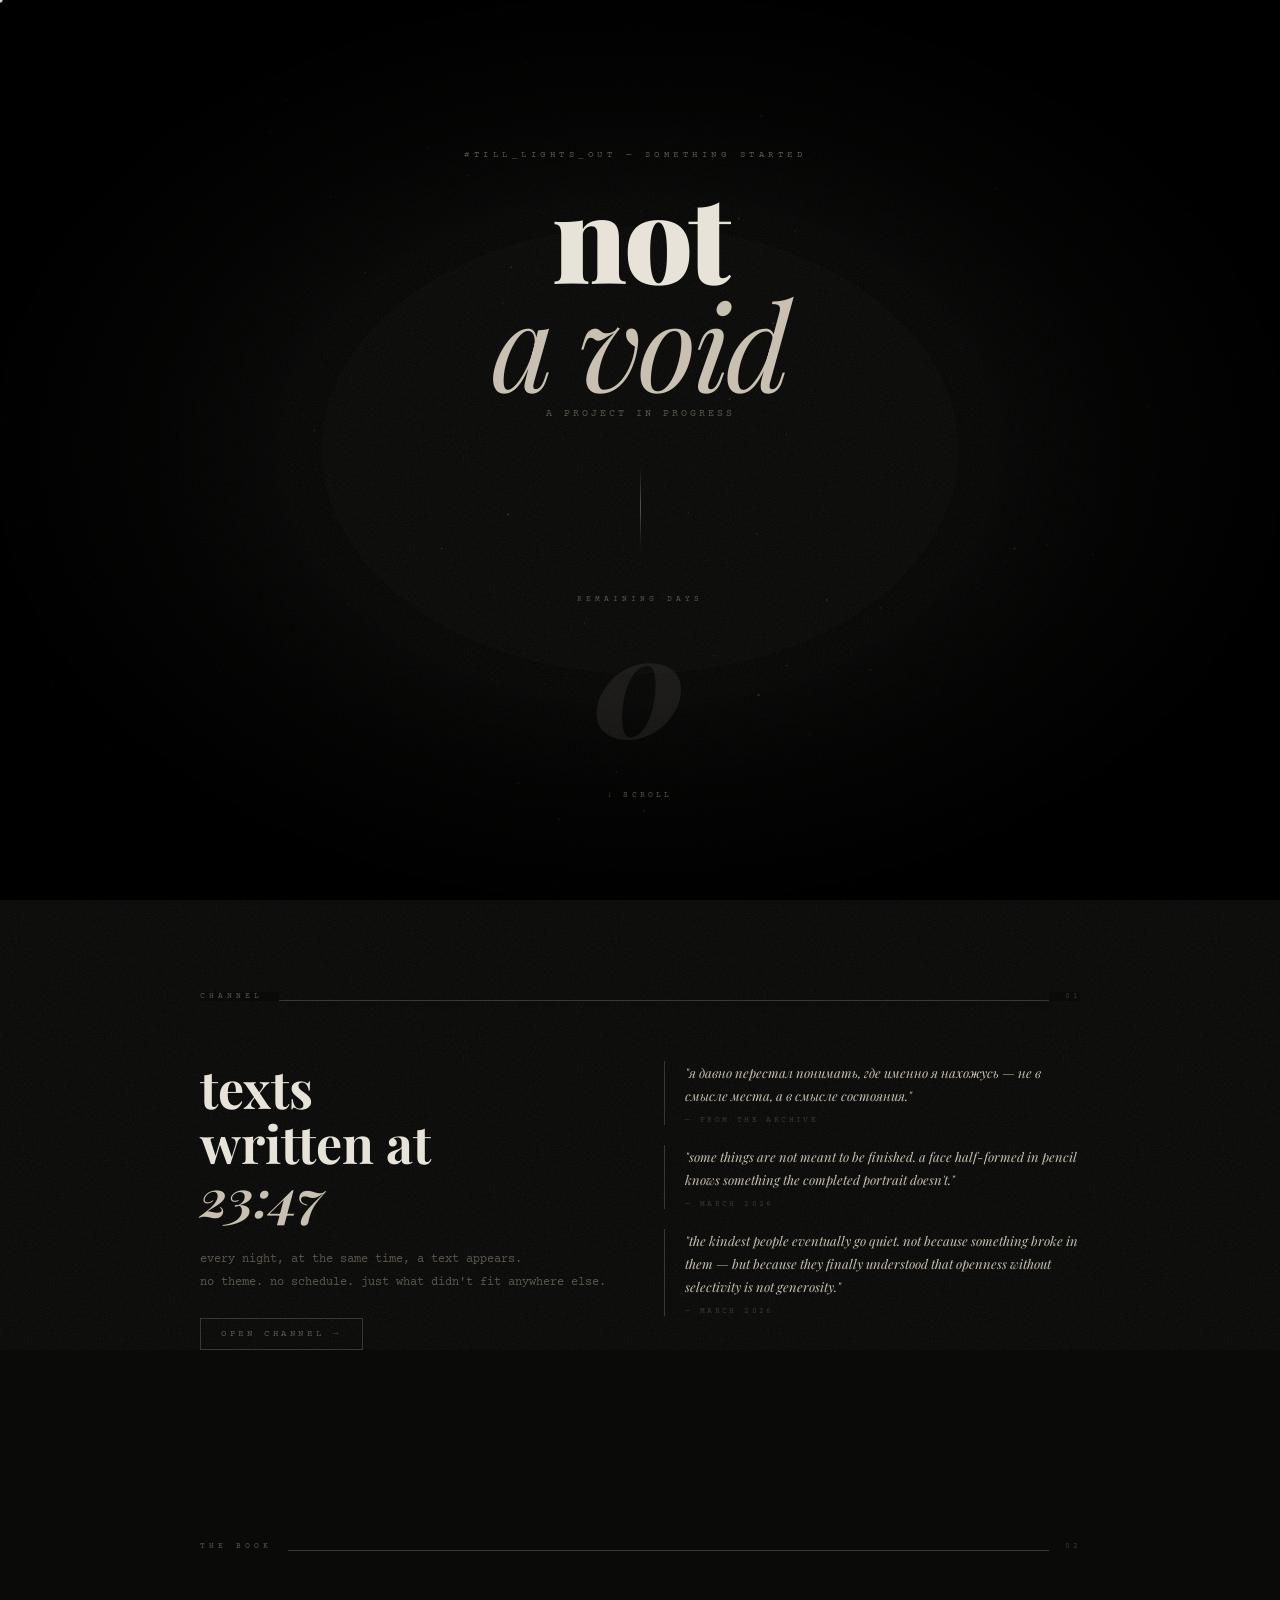
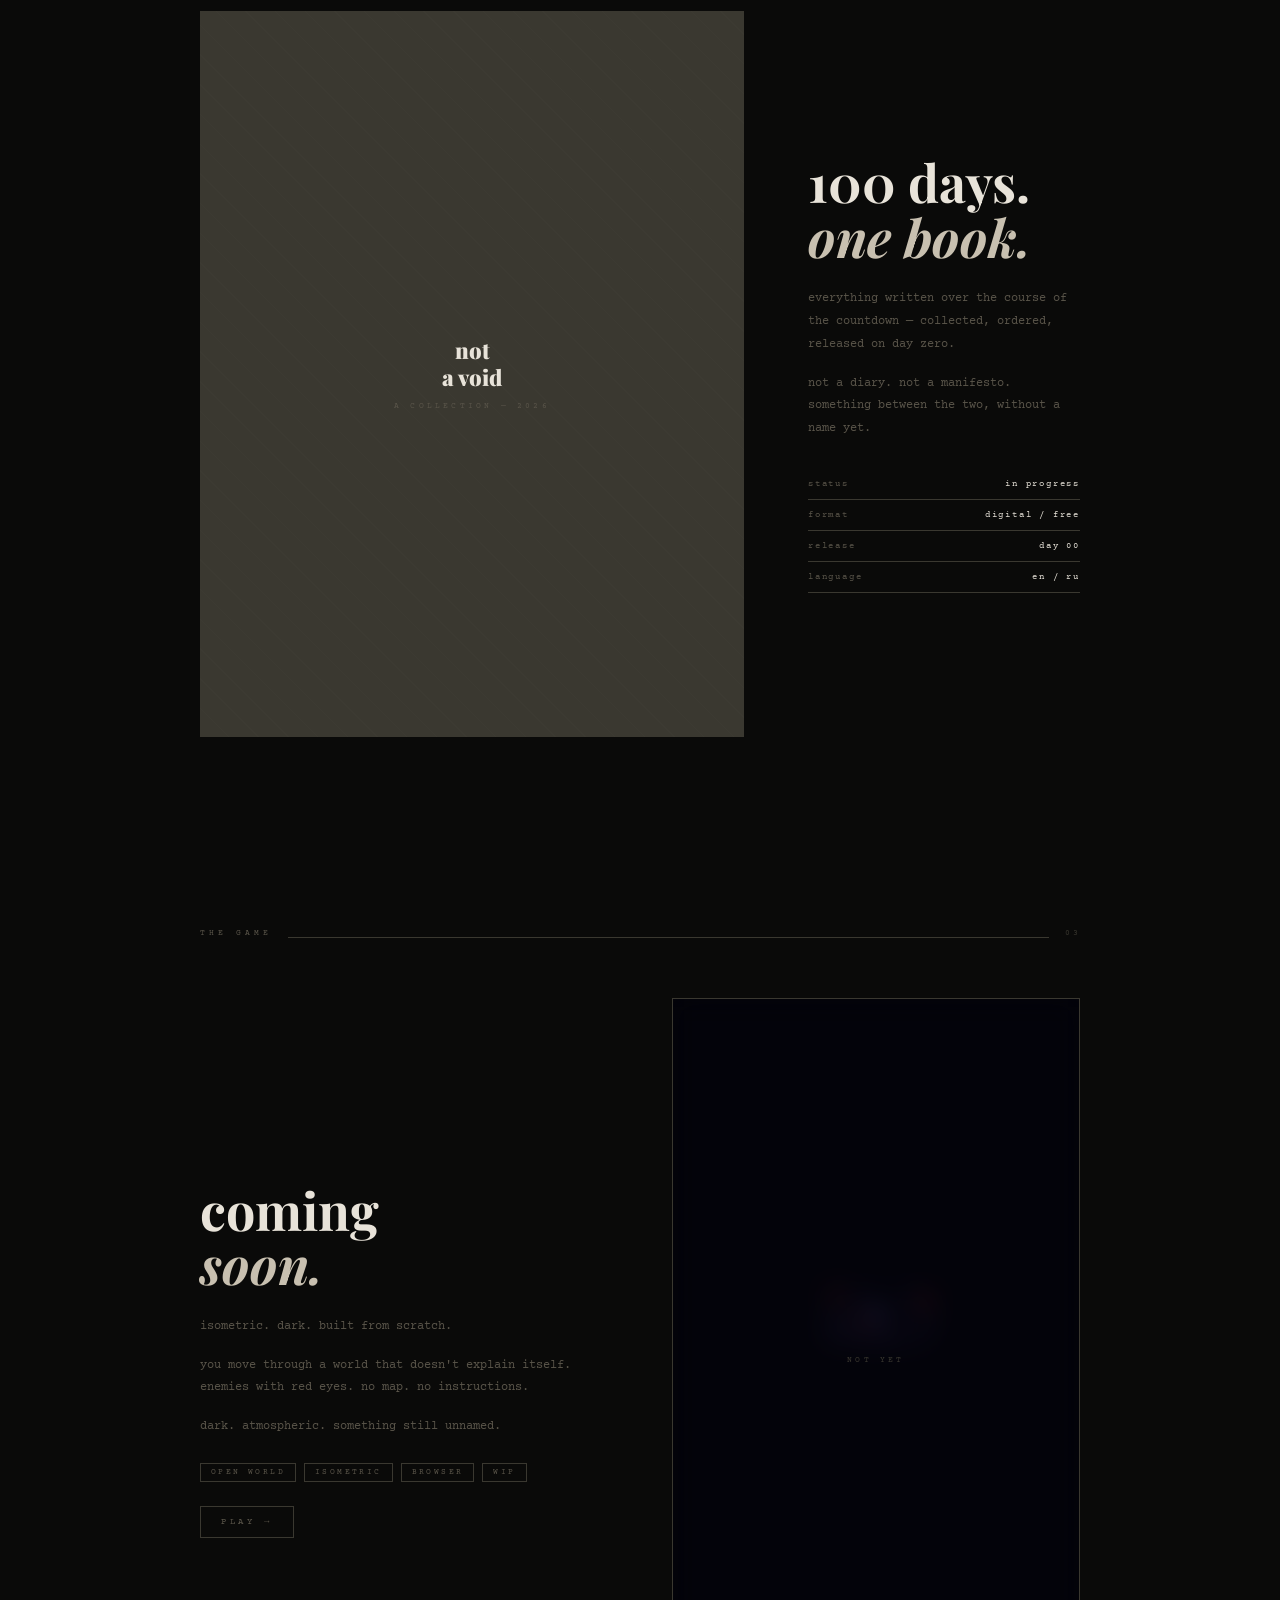
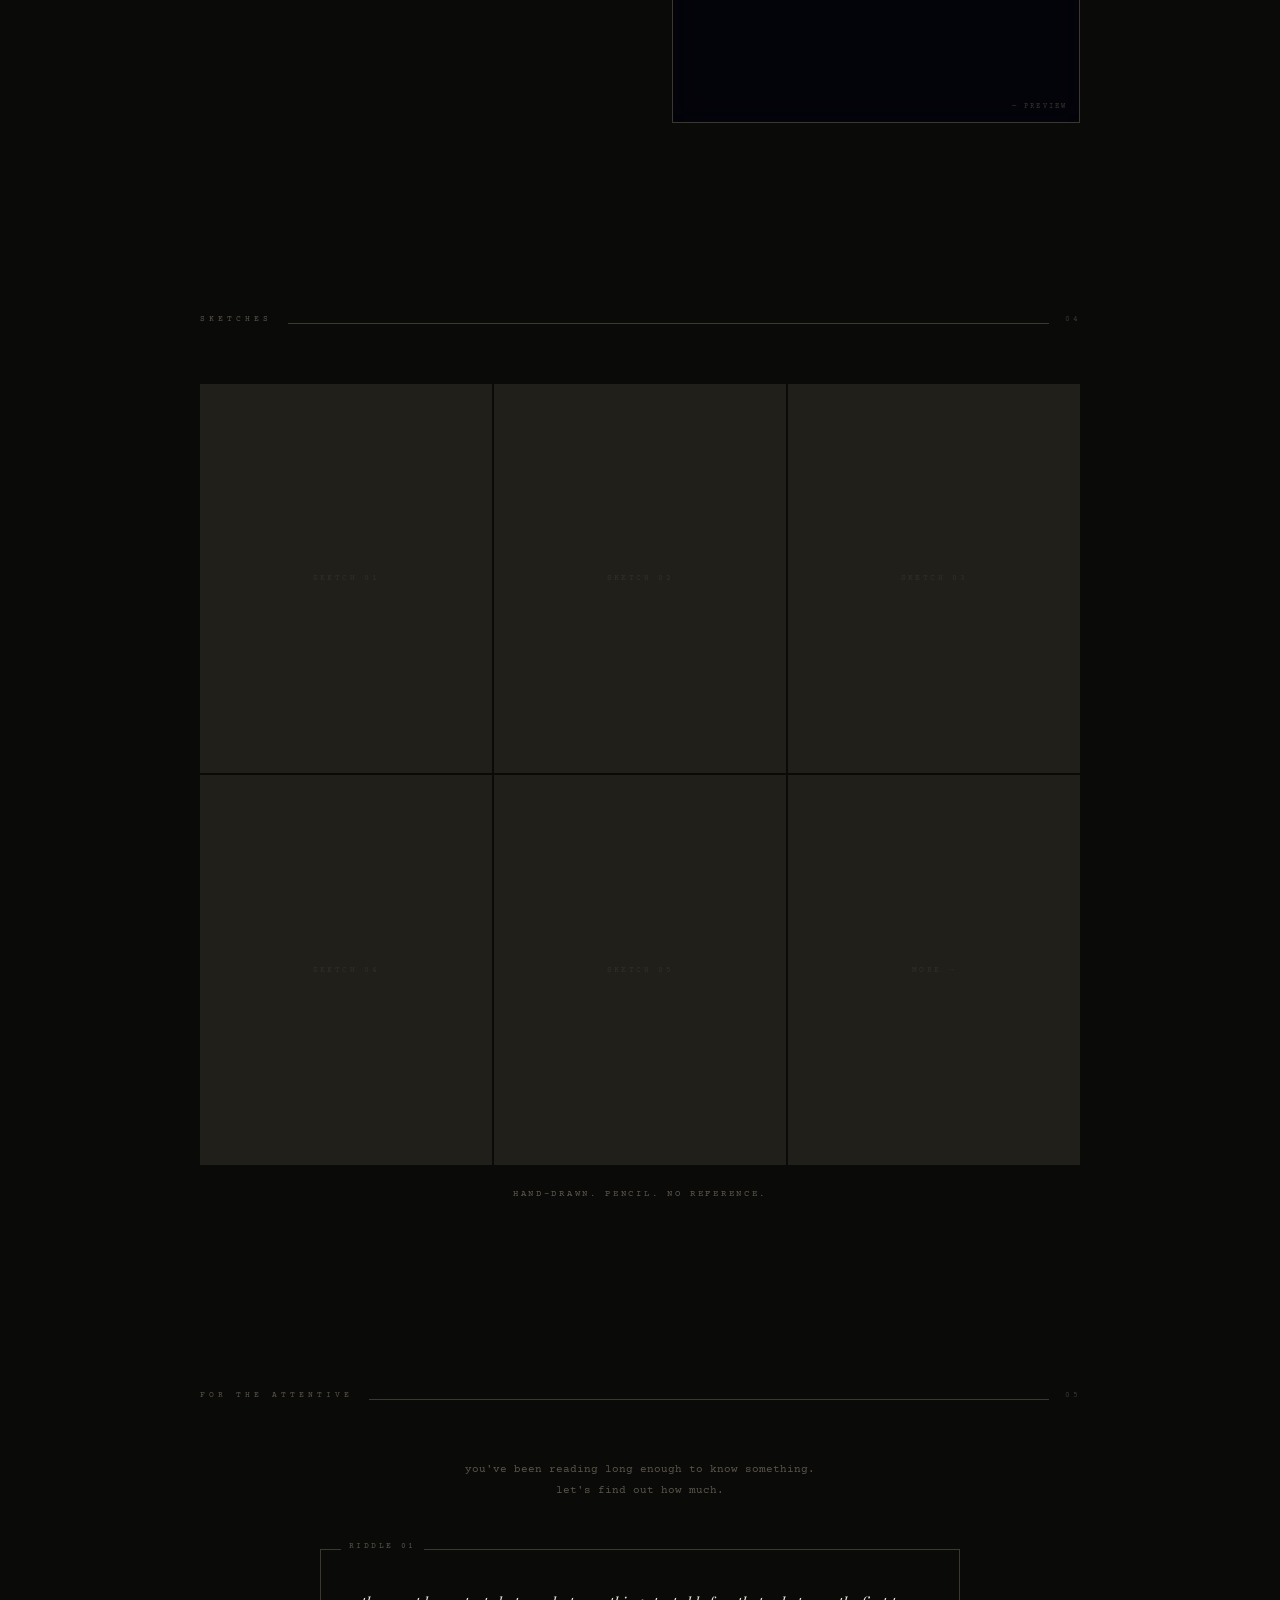
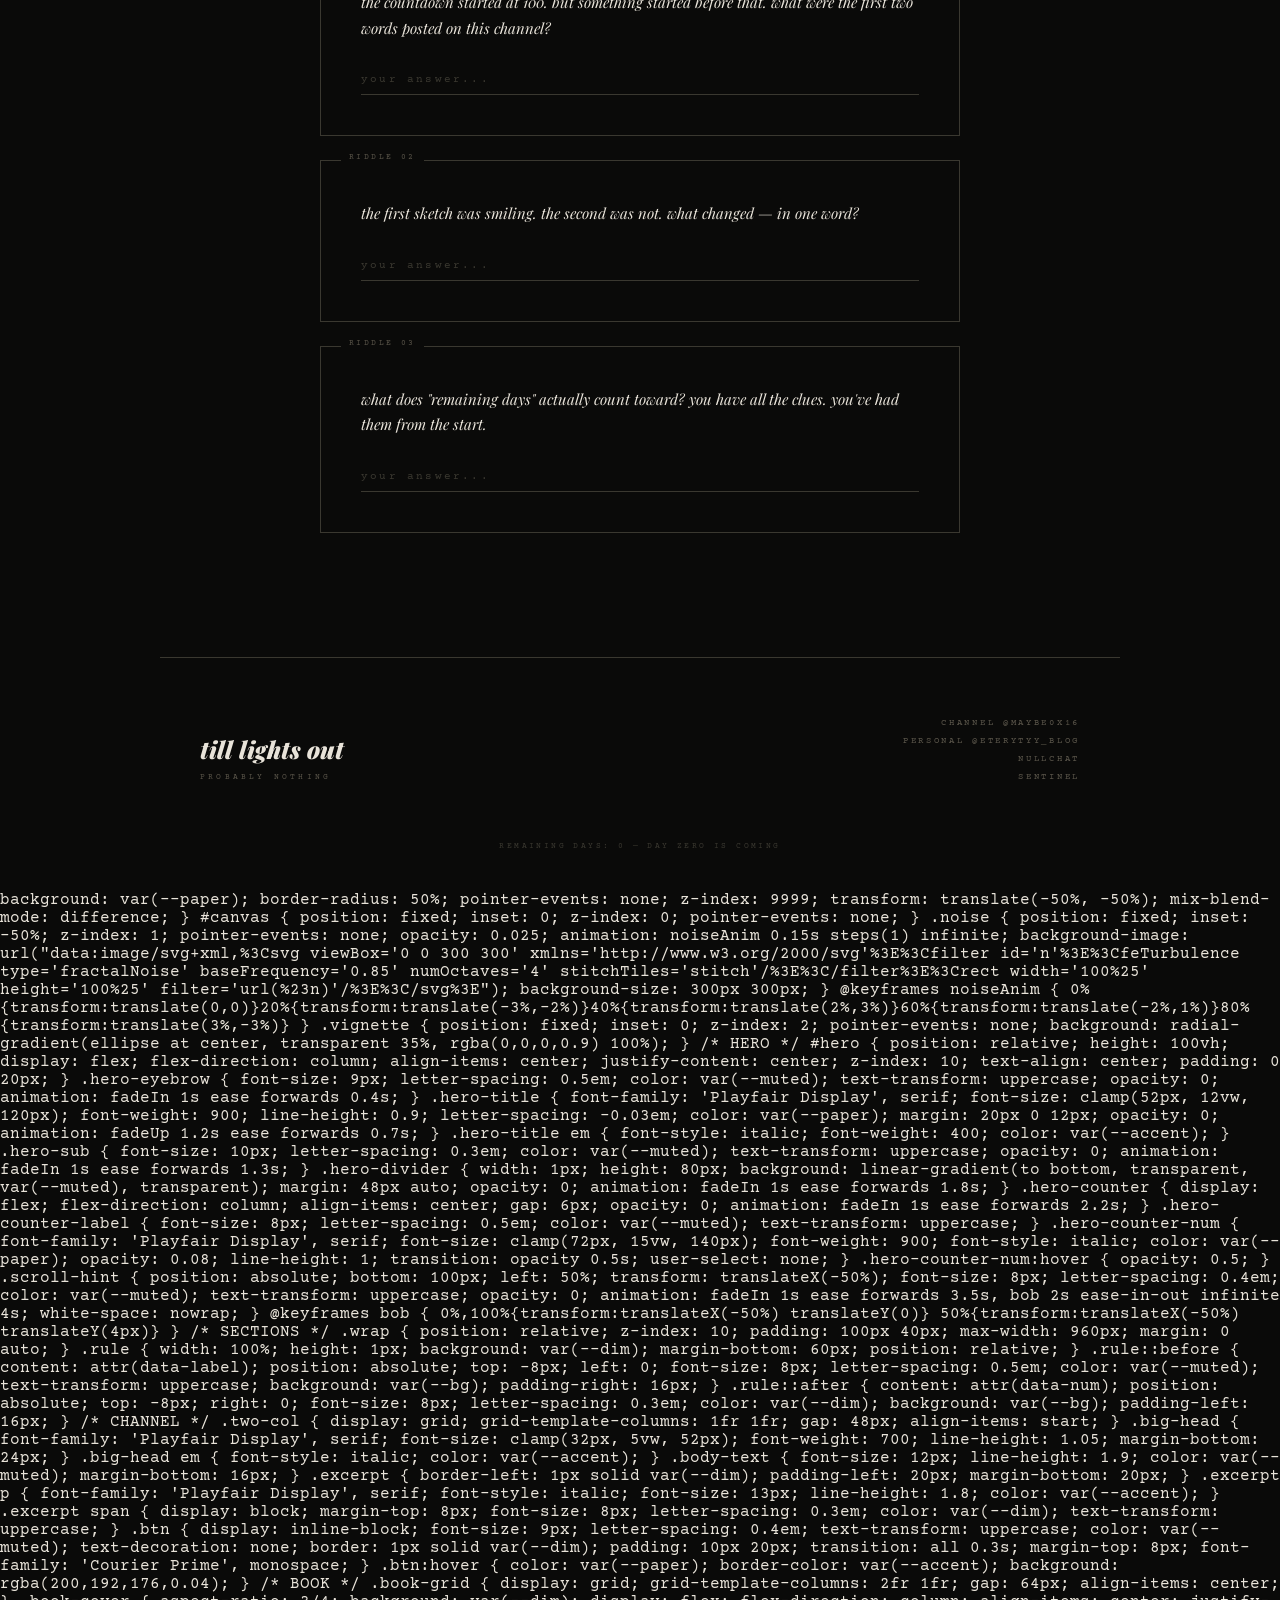
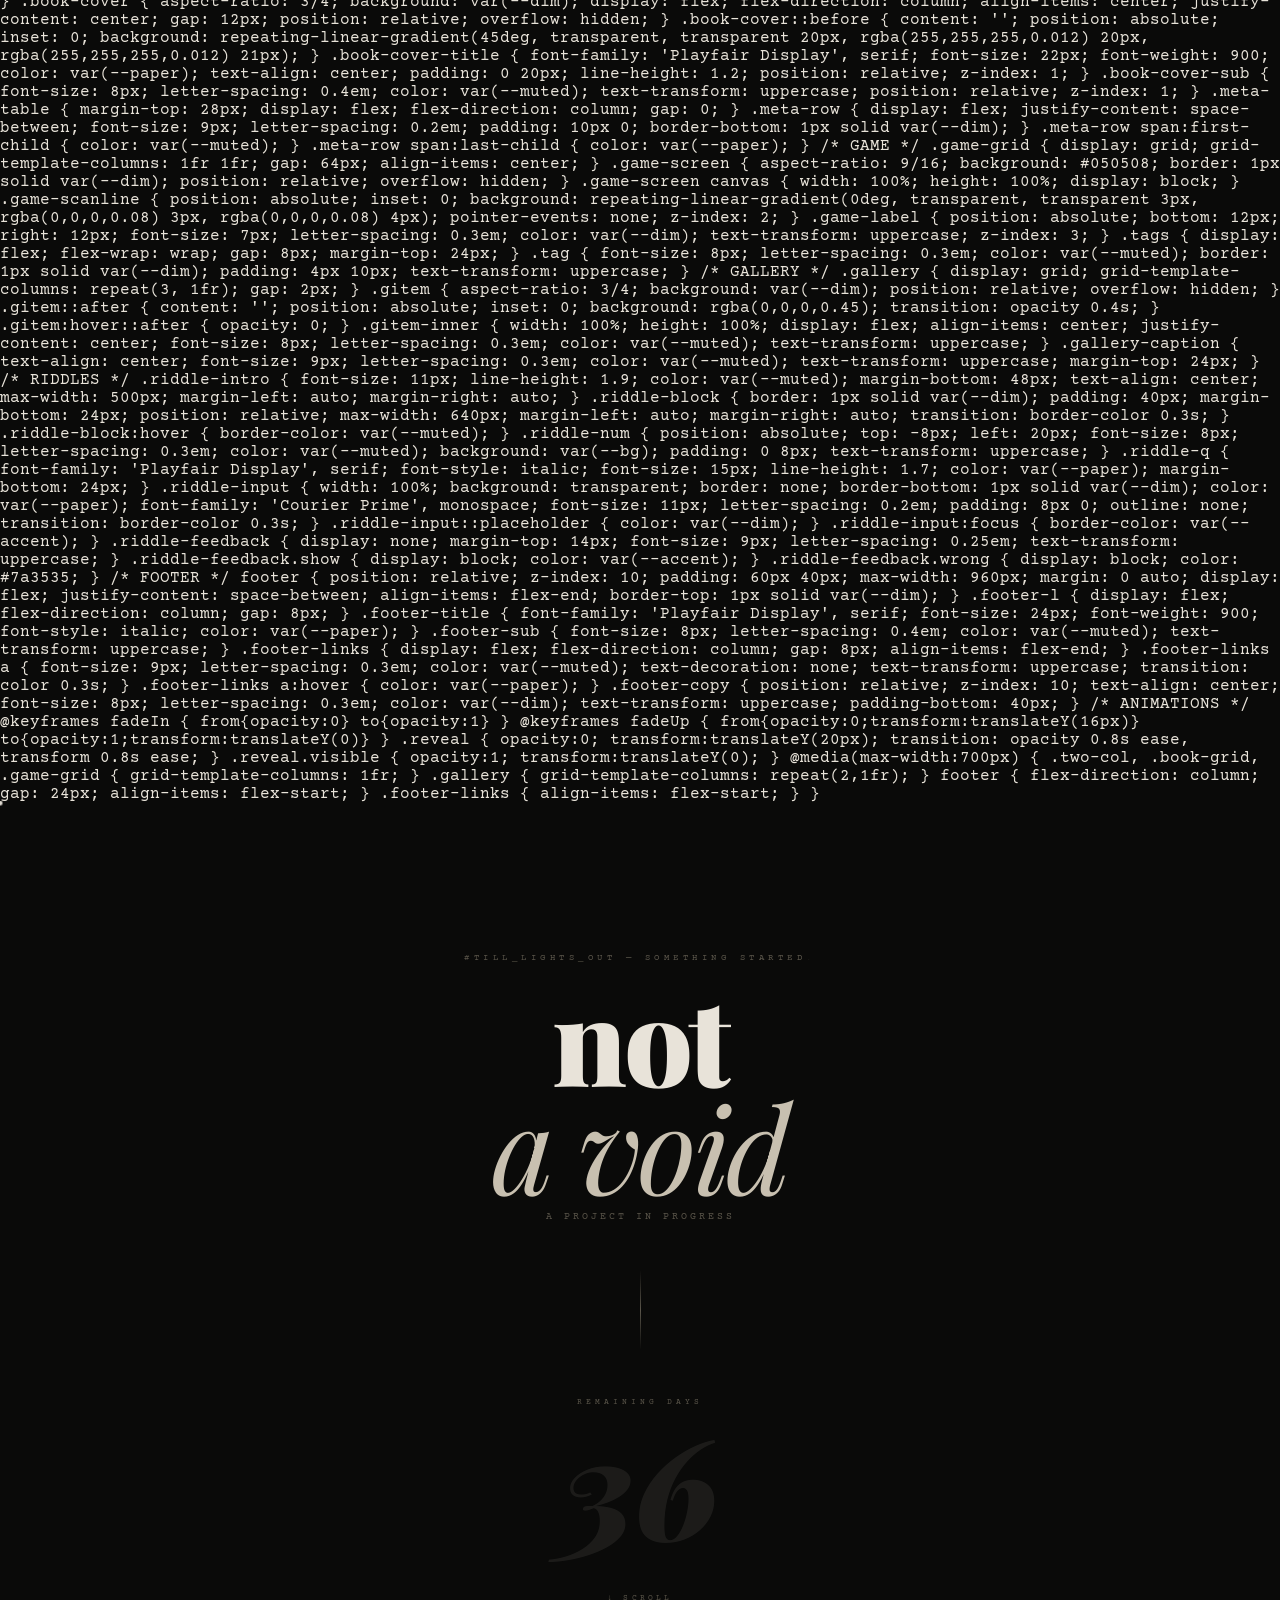
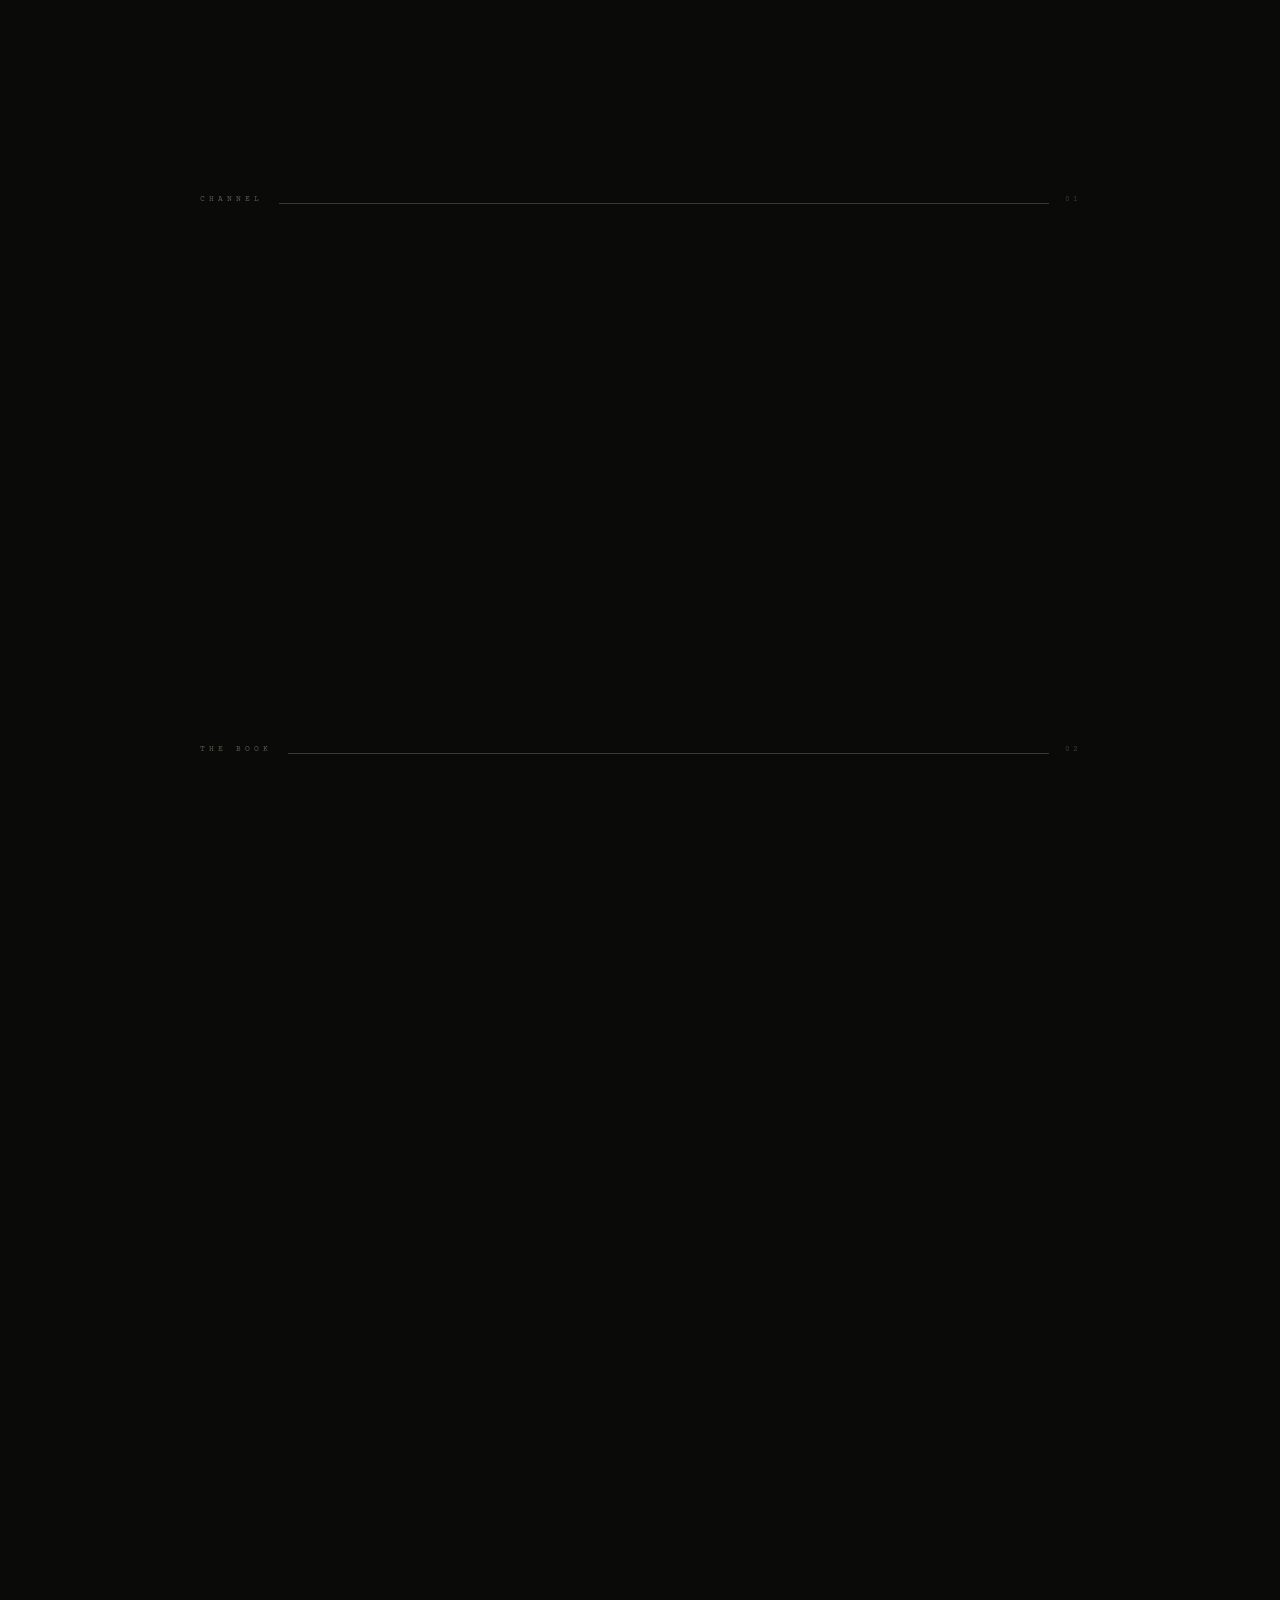
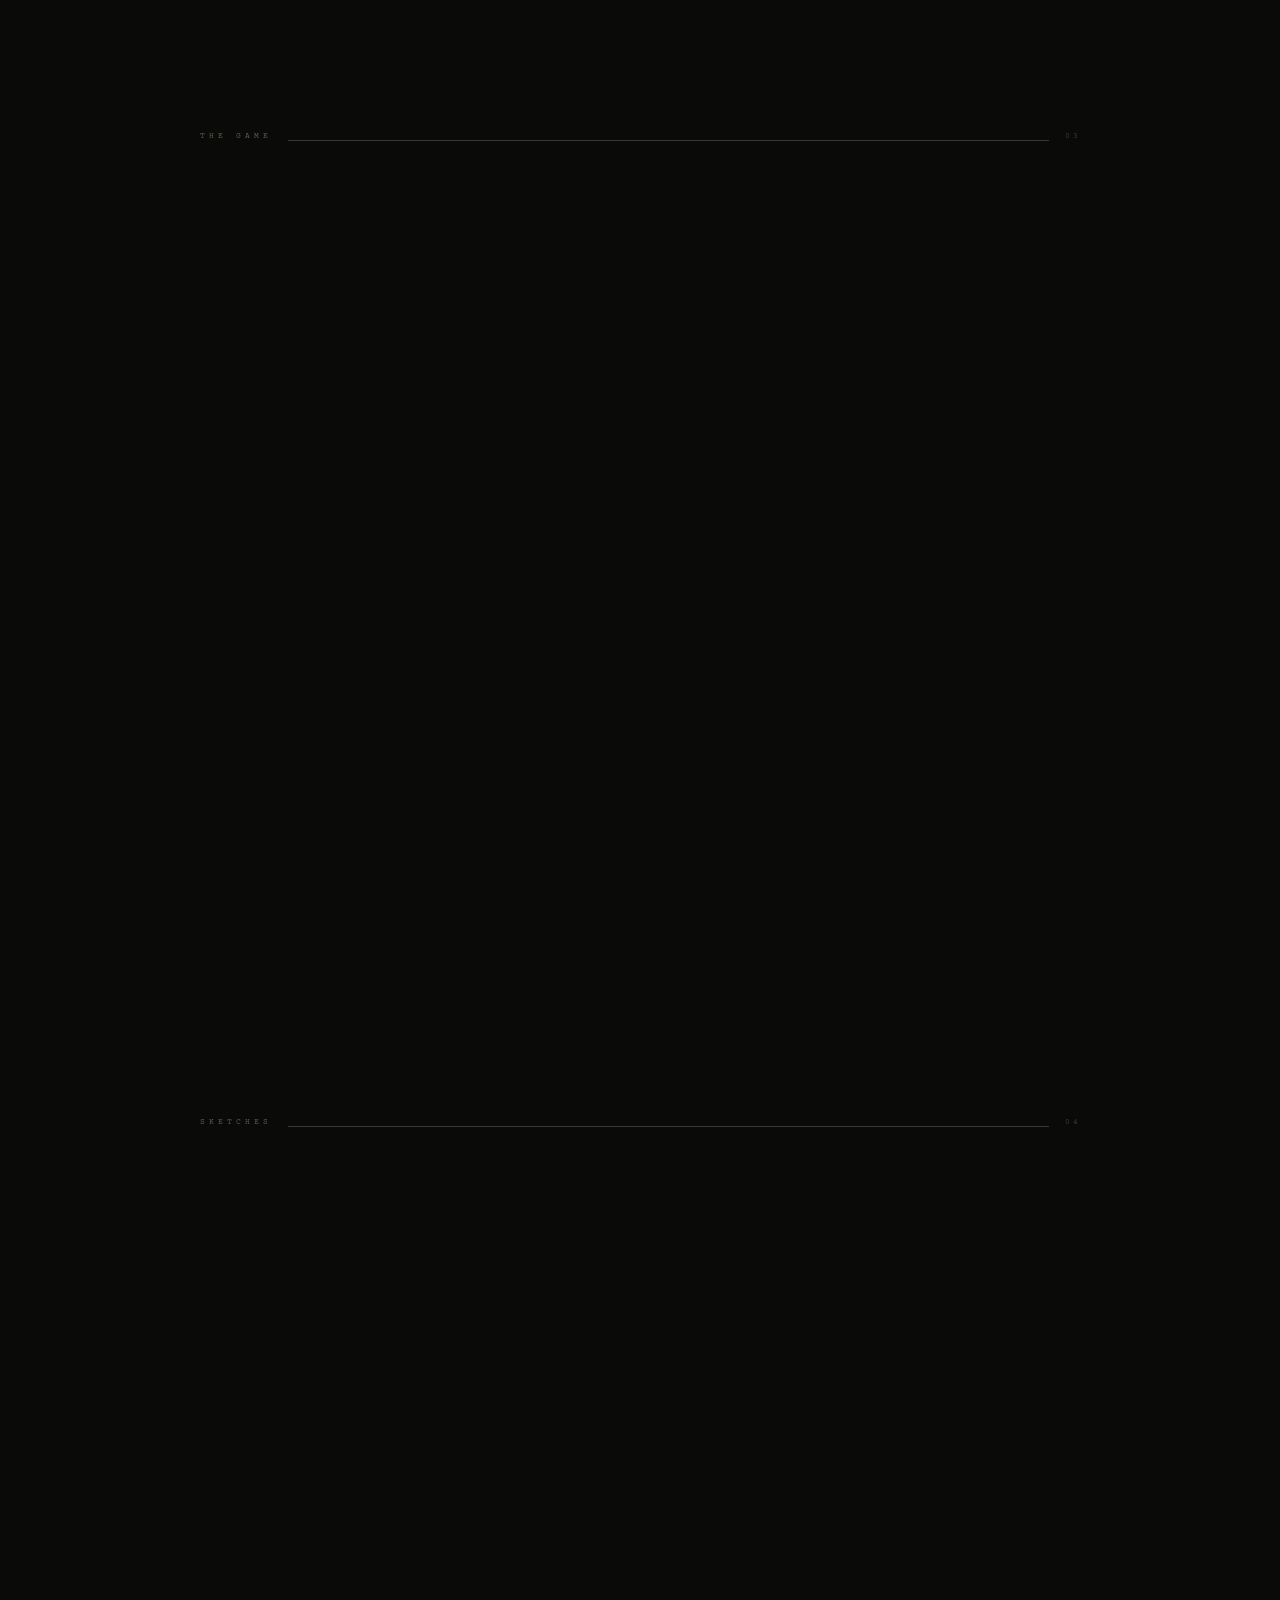
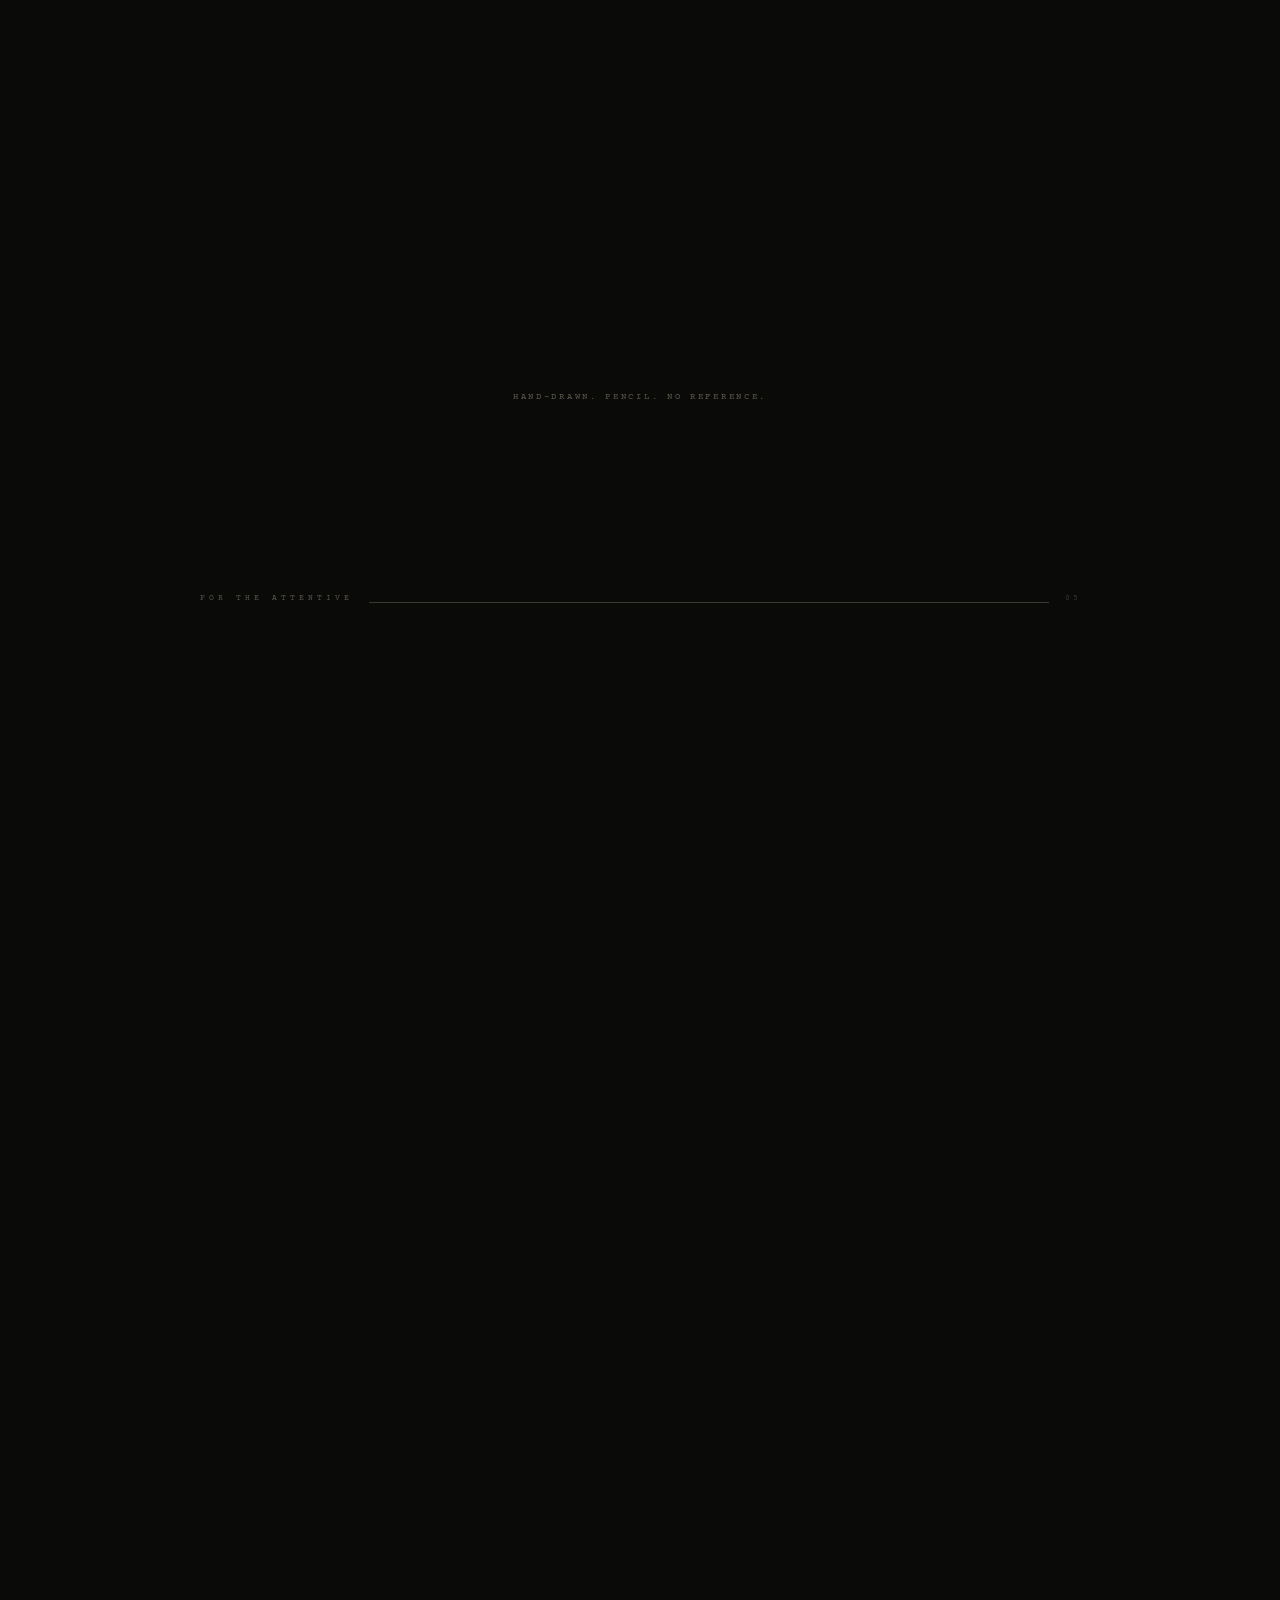
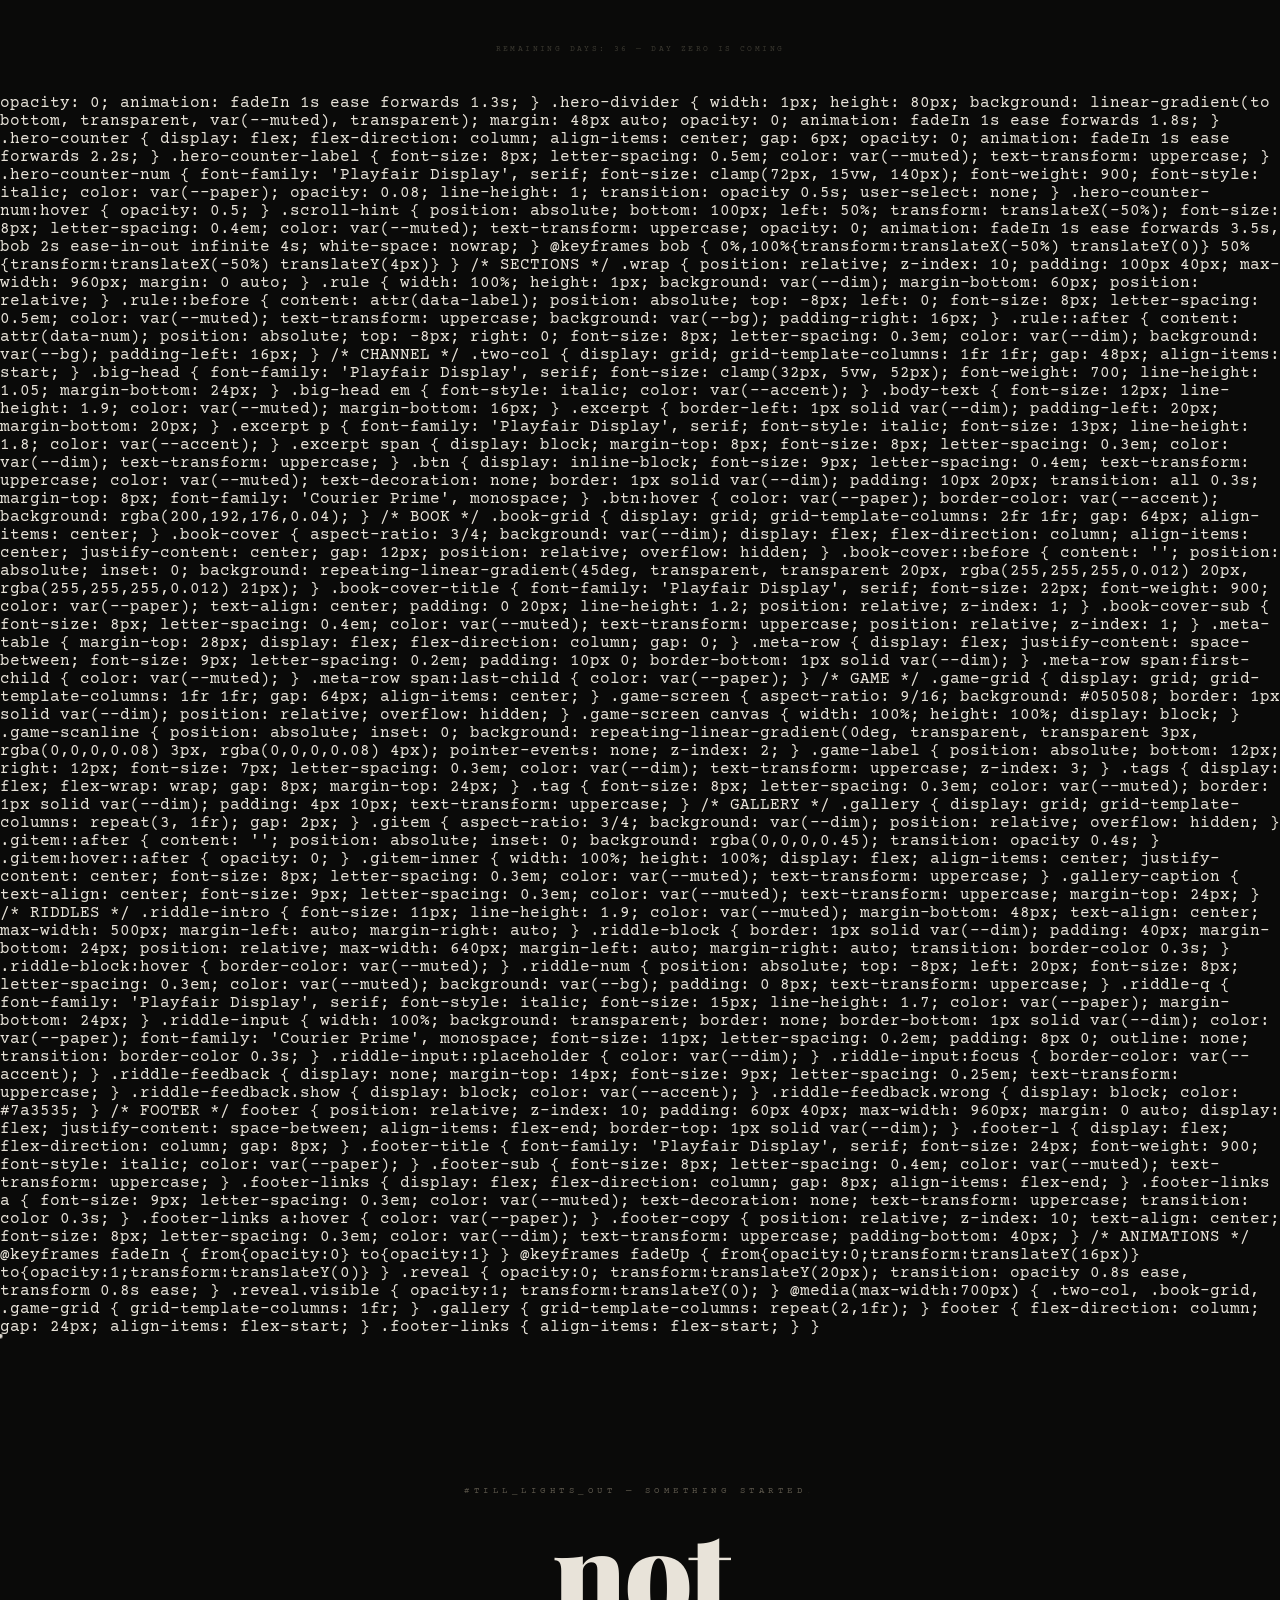
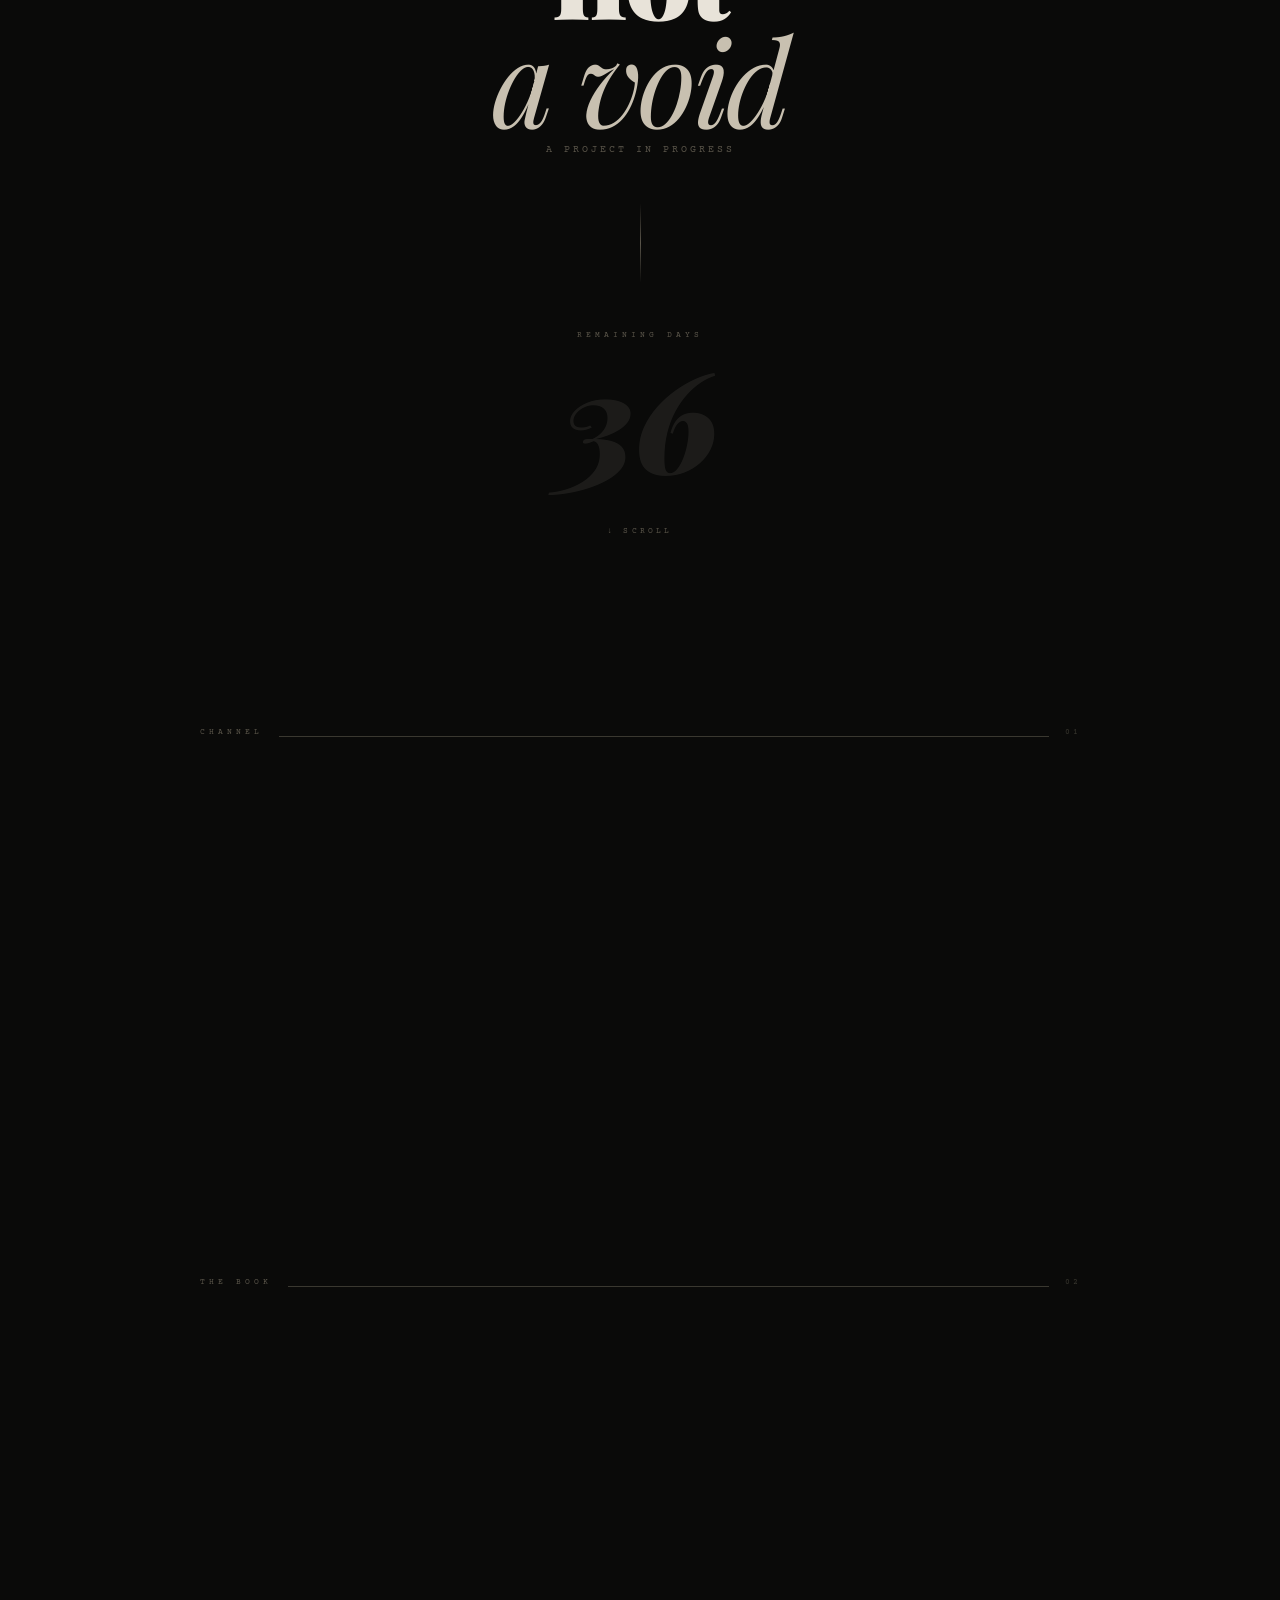
==== commit cce5780e: "Main site" ====
--- a/index.html
+++ b/index.html
@@ -116,6 +116,2047 @@
   color: var(--muted);
   text-transform: uppercase;
   opacity: 0;
+  animation: fadeIn 1s ease forwards 1.3s;
+}
+
+.hero-divider {
+  width: 1px; height: 80px;
+  background: linear-gradient(to bottom, transparent, var(--muted), transparent);
+  margin: 48px auto;
+  opacity: 0;
+  animation: fadeIn 1s ease forwards 1.8s;
+}
+
+.hero-counter {
+  display: flex;
+  flex-direction: column;
+  align-items: center;
+  gap: 6px;
+  opacity: 0;
+  animation: fadeIn 1s ease forwards 2.2s;
+}
+
+.hero-counter-label {
+  font-size: 8px;
+  letter-spacing: 0.5em;
+  color: var(--muted);
+  text-transform: uppercase;
+}
+
+.hero-counter-num {
+  font-family: 'Playfair Display', serif;
+  font-size: clamp(72px, 15vw, 140px);
+  font-weight: 900;
+  font-style: italic;
+  color: var(--paper);
+  opacity: 0.08;
+  line-height: 1;
+  transition: opacity 0.5s;
+  user-select: none;
+}
+
+.hero-counter-num:hover { opacity: 0.5; }
+
+.scroll-hint {
+  position: absolute;
+  bottom: 100px;
+  left: 50%;
+  transform: translateX(-50%);
+  font-size: 8px;
+  letter-spacing: 0.4em;
+  color: var(--muted);
+  text-transform: uppercase;
+  opacity: 0;
+  animation: fadeIn 1s ease forwards 3.5s, bob 2s ease-in-out infinite 4s;
+  white-space: nowrap;
+}
+
+@keyframes bob {
+  0%,100%{transform:translateX(-50%) translateY(0)}
+  50%{transform:translateX(-50%) translateY(4px)}
+}
+
+/* SECTIONS */
+.wrap {
+  position: relative;
+  z-index: 10;
+  padding: 100px 40px;
+  max-width: 960px;
+  margin: 0 auto;
+}
+
+.rule {
+  width: 100%; height: 1px;
+  background: var(--dim);
+  margin-bottom: 60px;
+  position: relative;
+}
+
+.rule::before {
+  content: attr(data-label);
+  position: absolute;
+  top: -8px; left: 0;
+  font-size: 8px;
+  letter-spacing: 0.5em;
+  color: var(--muted);
+  text-transform: uppercase;
+  background: var(--bg);
+  padding-right: 16px;
+}
+
+.rule::after {
+  content: attr(data-num);
+  position: absolute;
+  top: -8px; right: 0;
+  font-size: 8px;
+  letter-spacing: 0.3em;
+  color: var(--dim);
+  background: var(--bg);
+  padding-left: 16px;
+}
+
+/* CHANNEL */
+.two-col { display: grid; grid-template-columns: 1fr 1fr; gap: 48px; align-items: start; }
+
+.big-head {
+  font-family: 'Playfair Display', serif;
+  font-size: clamp(32px, 5vw, 52px);
+  font-weight: 700;
+  line-height: 1.05;
+  margin-bottom: 24px;
+}
+.big-head em { font-style: italic; color: var(--accent); }
+
+.body-text { font-size: 12px; line-height: 1.9; color: var(--muted); margin-bottom: 16px; }
+
+.excerpt {
+  border-left: 1px solid var(--dim);
+  padding-left: 20px;
+  margin-bottom: 20px;
+}
+.excerpt p {
+  font-family: 'Playfair Display', serif;
+  font-style: italic;
+  font-size: 13px;
+  line-height: 1.8;
+  color: var(--accent);
+}
+.excerpt span {
+  display: block;
+  margin-top: 8px;
+  font-size: 8px;
+  letter-spacing: 0.3em;
+  color: var(--dim);
+  text-transform: uppercase;
+}
+
+.btn {
+  display: inline-block;
+  font-size: 9px;
+  letter-spacing: 0.4em;
+  text-transform: uppercase;
+  color: var(--muted);
+  text-decoration: none;
+  border: 1px solid var(--dim);
+  padding: 10px 20px;
+  transition: all 0.3s;
+  margin-top: 8px;
+  font-family: 'Courier Prime', monospace;
+}
+.btn:hover { color: var(--paper); border-color: var(--accent); background: rgba(200,192,176,0.04); }
+
+/* BOOK */
+.book-grid { display: grid; grid-template-columns: 2fr 1fr; gap: 64px; align-items: center; }
+
+.book-cover {
+  aspect-ratio: 3/4;
+  background: var(--dim);
+  display: flex;
+  flex-direction: column;
+  align-items: center;
+  justify-content: center;
+  gap: 12px;
+  position: relative;
+  overflow: hidden;
+}
+.book-cover::before {
+  content: '';
+  position: absolute; inset: 0;
+  background: repeating-linear-gradient(45deg, transparent, transparent 20px, rgba(255,255,255,0.012) 20px, rgba(255,255,255,0.012) 21px);
+}
+.book-cover-title {
+  font-family: 'Playfair Display', serif;
+  font-size: 22px; font-weight: 900;
+  color: var(--paper);
+  text-align: center;
+  padding: 0 20px; line-height: 1.2;
+  position: relative; z-index: 1;
+}
+.book-cover-sub {
+  font-size: 8px; letter-spacing: 0.4em;
+  color: var(--muted); text-transform: uppercase;
+  position: relative; z-index: 1;
+}
+
+.meta-table { margin-top: 28px; display: flex; flex-direction: column; gap: 0; }
+.meta-row {
+  display: flex; justify-content: space-between;
+  font-size: 9px; letter-spacing: 0.2em;
+  padding: 10px 0;
+  border-bottom: 1px solid var(--dim);
+}
+.meta-row span:first-child { color: var(--muted); }
+.meta-row span:last-child { color: var(--paper); }
+
+/* GAME */
+.game-grid { display: grid; grid-template-columns: 1fr 1fr; gap: 64px; align-items: center; }
+
+.game-screen {
+  aspect-ratio: 9/16;
+  background: #050508;
+  border: 1px solid var(--dim);
+  position: relative;
+  overflow: hidden;
+}
+.game-screen canvas { width: 100%; height: 100%; display: block; }
+.game-scanline {
+  position: absolute; inset: 0;
+  background: repeating-linear-gradient(0deg, transparent, transparent 3px, rgba(0,0,0,0.08) 3px, rgba(0,0,0,0.08) 4px);
+  pointer-events: none; z-index: 2;
+}
+.game-label {
+  position: absolute; bottom: 12px; right: 12px;
+  font-size: 7px; letter-spacing: 0.3em;
+  color: var(--dim); text-transform: uppercase; z-index: 3;
+}
+
+.tags { display: flex; flex-wrap: wrap; gap: 8px; margin-top: 24px; }
+.tag {
+  font-size: 8px; letter-spacing: 0.3em;
+  color: var(--muted); border: 1px solid var(--dim);
+  padding: 4px 10px; text-transform: uppercase;
+}
+
+/* GALLERY */
+.gallery { display: grid; grid-template-columns: repeat(3, 1fr); gap: 2px; }
+.gitem {
+  aspect-ratio: 3/4;
+  background: var(--dim);
+  position: relative;
+  overflow: hidden;
+}
+.gitem::after {
+  content: ''; position: absolute; inset: 0;
+  background: rgba(0,0,0,0.45);
+  transition: opacity 0.4s;
+}
+.gitem:hover::after { opacity: 0; }
+.gitem-inner {
+  width: 100%; height: 100%;
+  display: flex; align-items: center; justify-content: center;
+  font-size: 8px; letter-spacing: 0.3em;
+  color: var(--muted); text-transform: uppercase;
+}
+.gallery-caption {
+  text-align: center;
+  font-size: 9px; letter-spacing: 0.3em;
+  color: var(--muted); text-transform: uppercase;
+  margin-top: 24px;
+}
+
+/* RIDDLES */
+.riddle-intro {
+  font-size: 11px; line-height: 1.9;
+  color: var(--muted); margin-bottom: 48px;
+  text-align: center; max-width: 500px; margin-left: auto; margin-right: auto;
+}
+.riddle-block {
+  border: 1px solid var(--dim);
+  padding: 40px; margin-bottom: 24px;
+  position: relative; max-width: 640px; margin-left: auto; margin-right: auto;
+  transition: border-color 0.3s;
+}
+.riddle-block:hover { border-color: var(--muted); }
+.riddle-num {
+  position: absolute; top: -8px; left: 20px;
+  font-size: 8px; letter-spacing: 0.3em;
+  color: var(--muted); background: var(--bg);
+  padding: 0 8px; text-transform: uppercase;
+}
+.riddle-q {
+  font-family: 'Playfair Display', serif;
+  font-style: italic; font-size: 15px;
+  line-height: 1.7; color: var(--paper); margin-bottom: 24px;
+}
+.riddle-input {
+  width: 100%; background: transparent;
+  border: none; border-bottom: 1px solid var(--dim);
+  color: var(--paper); font-family: 'Courier Prime', monospace;
+  font-size: 11px; letter-spacing: 0.2em;
+  padding: 8px 0; outline: none; transition: border-color 0.3s;
+}
+.riddle-input::placeholder { color: var(--dim); }
+.riddle-input:focus { border-color: var(--accent); }
+.riddle-feedback {
+  display: none; margin-top: 14px;
+  font-size: 9px; letter-spacing: 0.25em; text-transform: uppercase;
+}
+.riddle-feedback.show { display: block; color: var(--accent); }
+.riddle-feedback.wrong { display: block; color: #7a3535; }
+
+/* FOOTER */
+footer {
+  position: relative; z-index: 10;
+  padding: 60px 40px;
+  max-width: 960px; margin: 0 auto;
+  display: flex; justify-content: space-between; align-items: flex-end;
+  border-top: 1px solid var(--dim);
+}
+.footer-l { display: flex; flex-direction: column; gap: 8px; }
+.footer-title {
+  font-family: 'Playfair Display', serif;
+  font-size: 24px; font-weight: 900; font-style: italic; color: var(--paper);
+}
+.footer-sub { font-size: 8px; letter-spacing: 0.4em; color: var(--muted); text-transform: uppercase; }
+.footer-links { display: flex; flex-direction: column; gap: 8px; align-items: flex-end; }
+.footer-links a {
+  font-size: 9px; letter-spacing: 0.3em;
+  color: var(--muted); text-decoration: none;
+  text-transform: uppercase; transition: color 0.3s;
+}
+.footer-links a:hover { color: var(--paper); }
+.footer-copy {
+  position: relative; z-index: 10;
+  text-align: center;
+  font-size: 8px; letter-spacing: 0.3em;
+  color: var(--dim); text-transform: uppercase;
+  padding-bottom: 40px;
+}
+
+/* ANIMATIONS */
+@keyframes fadeIn { from{opacity:0} to{opacity:1} }
+@keyframes fadeUp { from{opacity:0;transform:translateY(16px)} to{opacity:1;transform:translateY(0)} }
+
+.reveal { opacity:0; transform:translateY(20px); transition: opacity 0.8s ease, transform 0.8s ease; }
+.reveal.visible { opacity:1; transform:translateY(0); }
+
+@media(max-width:700px) {
+  .two-col, .book-grid, .game-grid { grid-template-columns: 1fr; }
+  .gallery { grid-template-columns: repeat(2,1fr); }
+  footer { flex-direction: column; gap: 24px; align-items: flex-start; }
+  .footer-links { align-items: flex-start; }
+}
+/* SECRETS */
+.secret-overlay {
+  display: none;
+  position: fixed;
+  inset: 0;
+  z-index: 1000;
+  background: rgba(0,0,0,0);
+  align-items: center;
+  justify-content: center;
+  flex-direction: column;
+  gap: 24px;
+  padding: 40px;
+  text-align: center;
+  transition: background 0.6s ease;
+}
+.secret-overlay.active { background: rgba(0,0,0,0.97); }
+.secret-inner {
+  opacity: 0;
+  transform: translateY(8px);
+  transition: opacity 0.8s ease 0.4s, transform 0.8s ease 0.4s;
+}
+.secret-overlay.active .secret-inner { opacity: 1; transform: translateY(0); }
+.secret-text {
+  font-family: 'Playfair Display', serif;
+  font-style: italic;
+  font-size: clamp(16px, 2.5vw, 26px);
+  color: #e8e3d9;
+  line-height: 1.9;
+  max-width: 480px;
+  position: relative;
+}
+.secret-text::before {
+  content: '';
+  position: absolute;
+  inset: -20px;
+  background: repeating-linear-gradient(0deg, transparent, transparent 2px, rgba(255,255,255,0.01) 2px, rgba(255,255,255,0.01) 4px);
+  pointer-events: none;
+  animation: scanReveal 1.2s ease forwards;
+}
+@keyframes scanReveal {
+  0% { opacity: 1; transform: translateY(-100%); }
+  100% { opacity: 0; transform: translateY(100%); }
+}
+@keyframes glitchIn {
+  0%   { clip-path: inset(40% 0 60% 0); transform: translate(-4px, 0); opacity: 0.3; }
+  20%  { clip-path: inset(10% 0 85% 0); transform: translate(4px, 0);  opacity: 0.6; }
+  40%  { clip-path: inset(60% 0 20% 0); transform: translate(-2px, 0); opacity: 0.4; }
+  60%  { clip-path: inset(80% 0 5% 0);  transform: translate(2px, 0);  opacity: 0.7; }
+  80%  { clip-path: inset(0% 0 90% 0);  transform: translate(0, 0);    opacity: 0.9; }
+  100% { clip-path: inset(0% 0 0% 0);   transform: translate(0, 0);    opacity: 1; }
+}
+.secret-text.glitching { animation: glitchIn 0.6s steps(1) forwards; }
+.secret-close {
+  font-size: 8px;
+  letter-spacing: 0.4em;
+  color: #2a2820;
+  text-transform: uppercase;
+  margin-top: 20px;
+  opacity: 0;
+  transition: opacity 0.5s ease 1.4s, color 0.3s;
+}
+.secret-overlay.active .secret-close { opacity: 1; }
+.secret-close:hover { color: #5a554a; }
+
+/* LIGHTS OUT */
+#lightsOut.fading { background: rgba(0,0,0,0.97) !important; pointer-events:all; }
+#lightsOut.fading #lightsOutText { opacity: 1 !important; transition-delay: 18s !important; }
+
+</style>
+</head>
+<body>
+
+<div class="cursor" id="cursor"></div>
+<canvas id="canvas"></canvas>
+<div class="noise"></div>
+<div class="vignette"></div>
+
+<!-- HERO -->
+<div id="hero">
+  <span class="hero-eyebrow">#till_lights_out — something started<span id="dot" style="cursor:none;user-select:none;opacity:0.15;">.</span></span>
+  <h1 class="hero-title">not<br><em>a void</em></h1>
+  <span class="hero-sub">a project in progress</span>
+  <div class="hero-divider"></div>
+  <div class="hero-counter">
+    <span class="hero-counter-label">remaining days</span>
+    <div class="hero-counter-num" id="heroNum">36</div>
+  </div>
+  <span class="scroll-hint">↓ scroll</span>
+</div>
+
+<!-- CHANNEL -->
+<div class="wrap">
+  <div class="rule" data-label="channel" data-num="01"></div>
+  <div class="two-col reveal">
+    <div>
+      <h2 class="big-head">texts<br>written at<br><em>23:47</em></h2>
+      <p class="body-text">every night, at the same time, a text appears.<br>no theme. no schedule. just what didn't fit anywhere else.</p>
+    <a href="https://t.me/maybe0x16" target="_blank" class="btn">open channel →</a>
+    </div>
+    <div>
+      <div class="excerpt">
+        <p>"я давно перестал понимать, где именно я нахожусь — не в смысле места, а в смысле состояния."</p>
+        <span>— from the archive</span>
+      </div>
+      <div class="excerpt">
+        <p>"some things are not meant to be finished. a face half-formed in pencil knows something the completed portrait doesn't."</p>
+        <span>— march 2026</span>
+      </div>
+      <div class="excerpt">
+        <p>"the kindest people eventually go quiet. not because something broke in them — but because they finally understood that openness without selectivity is not generosity."</p>
+        <span>— march 2026</span>
+      </div>
+    </div>
+  </div>
+</div>
+
+<!-- BOOK -->
+<div class="wrap">
+  <div class="rule" data-label="the book" data-num="02"></div>
+  <div class="book-grid reveal">
+    <div class="book-cover">
+      <div class="book-cover-title">not<br>a void</div>
+      <div class="book-cover-sub">a collection — 2026</div>
+    </div>
+    <div>
+      <h2 class="big-head">100 days.<br><em>one book.</em></h2>
+      <p class="body-text">everything written over the course of the countdown — collected, ordered, released on day zero.</p>
+      <p class="body-text">not a diary. not a manifesto. something between the two, without a name yet.</p>
+      <div class="meta-table">
+        <div class="meta-row"><span>status</span><span>in progress</span></div>
+        <div class="meta-row"><span>format</span><span>digital / free</span></div>
+        <div class="meta-row"><span>release</span><span>day 00</span></div>
+        <div class="meta-row"><span>language</span><span>en / ru</span></div>
+      </div>
+    </div>
+  </div>
+</div>
+
+<!-- GAME -->
+<div class="wrap">
+  <div class="rule" data-label="the game" data-num="03"></div>
+  <div class="game-grid reveal">
+    <div>
+      <h2 class="big-head">coming<br><em>soon.</em></h2>
+      <p class="body-text">isometric. dark. built from scratch.</p>
+      <p class="body-text">you move through a world that doesn't explain itself. enemies with red eyes. no map. no instructions.</p>
+      <p class="body-text">dark. atmospheric. something still unnamed.</p>
+      <div class="tags">
+        <span class="tag">open world</span>
+        <span class="tag">isometric</span>
+        <span class="tag">browser</span>
+        <span class="tag">wip</span>
+      </div>
+      <a href="game.html" class="btn" style="margin-top:24px;">play →</a>
+    </div>
+    <div class="game-screen" id="gameScreen">
+      <canvas id="gameCanvas"></canvas>
+      <div class="game-scanline"></div>
+      <div id="gameBlur" style="position:absolute;inset:0;z-index:3;backdrop-filter:blur(12px);-webkit-backdrop-filter:blur(12px);transition:backdrop-filter 0.5s ease;pointer-events:none;"></div>
+      <div id="gameHint" style="position:absolute;inset:0;z-index:4;display:flex;align-items:center;justify-content:center;pointer-events:none;transition:opacity 0.4s;">
+        <span style="font-size:8px;letter-spacing:0.4em;color:#3a3830;text-transform:uppercase;">not yet</span>
+      </div>
+      <div class="game-label">— preview</div>
+    </div>
+  </div>
+</div>
+
+<!-- GALLERY -->
+<div class="wrap">
+  <div class="rule" data-label="sketches" data-num="04"></div>
+  <div class="gallery reveal">
+    <div class="gitem"><div class="gitem-inner">sketch 01</div></div>
+    <div class="gitem"><div class="gitem-inner">sketch 02</div></div>
+    <div class="gitem"><div class="gitem-inner">sketch 03</div></div>
+    <div class="gitem"><div class="gitem-inner">sketch 04</div></div>
+    <div class="gitem"><div class="gitem-inner">sketch 05</div></div>
+    <div class="gitem"><div class="gitem-inner">more →</div></div>
+  </div>
+  <p class="gallery-caption">hand-drawn. pencil. no reference.</p>
+</div>
+
+<!-- RIDDLES -->
+<div class="wrap">
+  <div class="rule" data-label="for the attentive" data-num="05"></div>
+  <p class="riddle-intro reveal">you've been reading long enough to know something.<br>let's find out how much.</p>
+
+  <div class="riddle-block reveal">
+    <span class="riddle-num">riddle 01</span>
+    <p class="riddle-q">the countdown started at 100. but something started before that. what were the first two words posted on this channel?</p>
+    <input class="riddle-input" type="text" placeholder="your answer..." id="r1" autocomplete="off">
+    <div class="riddle-feedback" id="r1f"></div>
+  </div>
+
+  <div class="riddle-block reveal">
+    <span class="riddle-num">riddle 02</span>
+    <p class="riddle-q">the first sketch was smiling. the second was not. what changed — in one word?</p>
+    <input class="riddle-input" type="text" placeholder="your answer..." id="r2" autocomplete="off">
+    <div class="riddle-feedback" id="r2f"></div>
+  </div>
+
+  <div class="riddle-block reveal">
+    <span class="riddle-num">riddle 03</span>
+    <p class="riddle-q">what does "remaining days" actually count toward? you have all the clues. you've had them from the start.</p>
+    <input class="riddle-input" type="text" placeholder="your answer..." id="r3" autocomplete="off">
+    <div class="riddle-feedback" id="r3f"></div>
+  </div>
+</div>
+
+<!-- FOOTER -->
+<footer class="reveal">
+  <div class="footer-l">
+    <span class="footer-title">till lights out</span>
+    <span class="footer-sub" id="probNothing" style="cursor:none;">probably nothing</span>
+  </div>
+  <div class="footer-links">
+    <a href="https://t.me/maybe0x16" target="_blank">channel @maybe0x16</a>
+    <a href="https://t.me/eterytyy_blog" target="_blank">personal @eterytyy_blog</a>
+    <a href="https://t.me/nullchat0x16_bot" target="_blank">nullchat</a>
+    <a href="https://t.me/sentinel0x16_bot" target="_blank">sentinel</a>
+  </div>
+</footer>
+<p class="footer-copy">remaining days: <span id="footerNum">36</span> — day zero is coming</p>
+
+<style>
+#lightsOut.fading { background: rgba(0,0,0,0.97) !important; pointer-events:all; }
+#lightsOut.fading #lightsOutText { opacity: 1 !important; transition-delay: 18s !important; }
+</style>
+
+<div id="secret1" class="secret-overlay">
+  <div class="secret-inner">
+    <p class="secret-text" id="s1text">"you weren't supposed to find this.<br>or maybe you were.<br><br>this was never just a countdown."</p>
+    <p class="secret-close">click anywhere to close</p>
+  </div>
+</div>
+
+<div id="secret2" class="secret-overlay">
+  <div class="secret-inner">
+    <p class="secret-text" id="s2text">"this was a social experiment.<br><br>you were part of it<br>from the first day.<br><br>thank you for participating."</p>
+    <p class="secret-close">click anywhere to close</p>
+  </div>
+</div>
+
+<div id="secret3" class="secret-overlay">
+  <div class="secret-inner">
+    <p class="secret-text" id="s3text">"she was never supposed to smile.<br><br>it just happened.<br><br>i left it because correcting it<br>would have been a kind of lie."</p>
+    <p class="secret-close">click anywhere to close</p>
+  </div>
+</div>
+
+<!-- LIGHTS OUT -->
+<div id="lightsOut" style="display:none;position:fixed;inset:0;z-index:2000;background:rgba(0,0,0,0);pointer-events:none;transition:background 25s ease;align-items:center;justify-content:center;">
+  <div id="lightsOutText" style="font-family:'Playfair Display',serif;font-style:italic;font-size:clamp(18px,3vw,28px);color:#e8e3d9;line-height:2;text-align:center;opacity:0;transition:opacity 6s ease;max-width:480px;padding:40px;">
+    "the lights went out.<br>but you're still here.<br>that means something."
+  </div>
+</div>
+
+<script>
+// cursor
+const cursor = document.getElementById('cursor');
+document.addEventListener('mousemove', e => {
+  cursor.style.left = e.clientX + 'px';
+  cursor.style.top = e.clientY + 'px';
+});
+
+// bg particles
+const canvas = document.getElementById('canvas');
+const ctx = canvas.getContext('2d');
+function resize() {
+  canvas.width = window.innerWidth;
+  canvas.height = window.innerHeight;
+}
+resize();
+window.addEventListener('resize', resize);
+
+class P {
+  constructor() { this.reset(true); }
+  reset(init) {
+    this.x = Math.random() * canvas.width;
+    this.y = init ? Math.random() * canvas.height : Math.random() * canvas.height;
+    this.r = Math.random() * 1 + 0.2;
+    this.vx = (Math.random()-0.5)*0.1;
+    this.vy = (Math.random()-0.5)*0.1;
+    this.a = Math.random()*0.3+0.04;
+    this.life = Math.random()*300+150;
+    this.maxLife = this.life;
+  }
+  tick() {
+    this.x+=this.vx; this.y+=this.vy; this.life--;
+    if(this.life<=0) this.reset(false);
+  }
+  draw() {
+    ctx.globalAlpha = this.a*(this.life/this.maxLife);
+    ctx.fillStyle='#e8e3d9';
+    ctx.beginPath();
+    ctx.arc(this.x,this.y,this.r,0,Math.PI*2);
+    ctx.fill();
+  }
+}
+const ps = Array.from({length:200},()=>new P());
+function loop(){
+  ctx.clearRect(0,0,canvas.width,canvas.height);
+  ps.forEach(p=>{p.tick();p.draw();});
+  ctx.globalAlpha=1;
+  requestAnimationFrame(loop);
+}
+loop();
+
+// game preview
+const gc = document.getElementById('gameCanvas');
+const gx = gc.getContext('2d');
+function resizeGc(){
+  const r = gc.parentElement.getBoundingClientRect();
+  gc.width=r.width; gc.height=r.height;
+}
+resizeGc();
+window.addEventListener('resize',resizeGc);
+
+let gt=0;
+const TW=20, TH=10, GRID=11;
+function iso(c,r){ return {x:gc.width/2+(c-r)*TW/2, y:gc.height/2+(c+r)*TH/2-100}; }
+
+// карта: 1=пол, 0=пусто
+const MAP = [
+  [0,0,1,1,1,1,1,0,0,0,0],
+  [0,1,1,1,1,1,1,1,0,0,0],
+  [0,1,1,0,0,1,1,1,1,0,0],
+  [1,1,1,0,0,1,1,1,1,1,0],
+  [1,1,1,1,1,1,0,0,1,1,0],
+  [1,1,1,1,1,1,1,0,0,1,1],
+  [0,1,1,1,0,1,1,1,1,1,1],
+  [0,0,1,1,1,1,1,1,1,1,0],
+  [0,0,0,1,1,1,1,1,1,0,0],
+  [0,0,0,0,1,1,1,1,0,0,0],
+  [0,0,0,0,0,1,1,0,0,0,0],
+];
+
+function tile(c,r,lightAlpha){
+  const {x,y}=iso(c,r);
+  gx.globalAlpha=lightAlpha;
+  gx.beginPath();
+  gx.moveTo(x,y);
+  gx.lineTo(x+TW/2,y+TH/2);
+  gx.lineTo(x,y+TH);
+  gx.lineTo(x-TW/2,y+TH/2);
+  gx.closePath();
+  gx.fillStyle=`rgba(14,12,28,1)`;
+  gx.fill();
+  gx.strokeStyle=`rgba(40,36,70,${lightAlpha*0.8})`;
+  gx.lineWidth=0.4;
+  gx.stroke();
+
+  // subtle floor detail
+  if(lightAlpha > 0.15){
+    gx.globalAlpha = lightAlpha * 0.15;
+    gx.strokeStyle='rgba(100,90,160,1)';
+    gx.lineWidth=0.3;
+    gx.beginPath();
+    gx.moveTo(x, y+TH*0.5);
+    gx.lineTo(x+TW*0.25, y+TH*0.25);
+    gx.stroke();
+  }
+}
+
+// ambient particles inside game
+const gParticles = Array.from({length:30}, ()=>({
+  c: Math.random()*GRID, r: Math.random()*GRID,
+  life: Math.random()*100, maxLife: 100+Math.random()*100,
+  size: Math.random()*1+0.3,
+}));
+
+const enemies=[{c:2,r:2,hp:0.6},{c:8,r:3,hp:0.8},{c:3,r:7,hp:1},{c:7,r:8,hp:0.4}];
+let pcol=5,prow=5;
+// player wanders
+let targetC=5,targetR=5,moveTimer=0;
+
+function gameLoop(){
+  gx.clearRect(0,0,gc.width,gc.height);
+  gx.fillStyle='#03030a';
+  gx.fillRect(0,0,gc.width,gc.height);
+
+  // tiles
+  for(let r=0;r<GRID;r++) for(let c=0;c<GRID;c++){
+    if(!MAP[r]||!MAP[r][c]) continue;
+    const d=Math.sqrt((c-pcol)**2+(r-prow)**2);
+    const light = Math.max(0.03, 0.7-d*0.09);
+    tile(c,r,light);
+  }
+
+  // ambient particles
+  gParticles.forEach(p=>{
+    p.life++;
+    if(p.life>p.maxLife){
+      p.c=Math.random()*GRID; p.r=Math.random()*GRID;
+      p.life=0; p.maxLife=100+Math.random()*100;
+    }
+    if(MAP[Math.floor(p.r)]&&MAP[Math.floor(p.r)][Math.floor(p.c)]){
+      const {x,y}=iso(p.c,p.r);
+      const fade=Math.sin((p.life/p.maxLife)*Math.PI);
+      gx.globalAlpha=fade*0.2;
+      gx.fillStyle='#8080ff';
+      gx.beginPath();
+      gx.arc(x,y-4,p.size,0,Math.PI*2);
+      gx.fill();
+    }
+  });
+
+  // player auto-move
+  moveTimer++;
+  if(moveTimer>80){
+    const nc=pcol+(Math.random()>0.5?1:-1);
+    const nr=prow+(Math.random()>0.5?1:-1);
+    if(nc>=0&&nc<GRID&&nr>=0&&nr<GRID&&MAP[nr]&&MAP[nr][nc]){
+      pcol=nc; prow=nr;
+    }
+    moveTimer=0;
+  }
+
+  // player
+  const pp=iso(pcol,prow);
+  gx.globalAlpha=1;
+  const pulse=0.6+0.4*Math.sin(gt*0.04);
+
+  // player glow
+  const grad=gx.createRadialGradient(pp.x,pp.y-8,0,pp.x,pp.y-8,18);
+  grad.addColorStop(0,`rgba(80,100,200,${pulse*0.3})`);
+  grad.addColorStop(1,'rgba(0,0,0,0)');
+  gx.fillStyle=grad;
+  gx.beginPath(); gx.arc(pp.x,pp.y-8,18,0,Math.PI*2); gx.fill();
+
+  gx.globalAlpha=1;
+  gx.fillStyle=`rgba(60,70,140,${pulse})`;
+  gx.beginPath(); gx.ellipse(pp.x,pp.y-8,4,8,0,0,Math.PI*2); gx.fill();
+  gx.fillStyle=`rgba(160,180,255,${pulse})`;
+  gx.beginPath(); gx.arc(pp.x,pp.y-15,1.8,0,Math.PI*2); gx.fill();
+
+  // shadow under player
+  gx.globalAlpha=0.3;
+  gx.fillStyle='rgba(0,0,0,0.8)';
+  gx.beginPath(); gx.ellipse(pp.x,pp.y,5,2,0,0,Math.PI*2); gx.fill();
+
+  // enemies
+  enemies.forEach(e=>{
+    if(!MAP[Math.floor(e.r)]||!MAP[Math.floor(e.r)][Math.floor(e.c)]) return;
+    const ep=iso(e.c,e.r);
+    const dist=Math.sqrt((e.c-pcol)**2+(e.r-prow)**2);
+    if(dist>5) return; // только видимые
+
+    // enemy glow
+    const ep2=0.4+0.6*Math.sin(gt*0.06+e.c*1.5);
+    const egrad=gx.createRadialGradient(ep.x,ep.y-8,0,ep.x,ep.y-8,14);
+    egrad.addColorStop(0,`rgba(180,20,20,${ep2*0.25})`);
+    egrad.addColorStop(1,'rgba(0,0,0,0)');
+    gx.fillStyle=egrad;
+    gx.beginPath(); gx.arc(ep.x,ep.y-8,14,0,Math.PI*2); gx.fill();
+
+    gx.globalAlpha=1;
+    gx.fillStyle=`rgba(20,6,6,0.9)`;
+    gx.beginPath(); gx.ellipse(ep.x,ep.y-8,4,8,0,0,Math.PI*2); gx.fill();
+
+    gx.fillStyle=`rgba(220,40,40,${ep2})`;
+    [-2.5,2.5].forEach(ox=>{
+      gx.beginPath(); gx.arc(ep.x+ox,ep.y-14,1.2,0,Math.PI*2); gx.fill();
+    });
+
+    // hp bar
+    gx.globalAlpha=0.5;
+    gx.fillStyle='rgba(100,10,10,0.6)';
+    gx.fillRect(ep.x-10,ep.y-20,20,1.5);
+    gx.fillStyle=`rgba(200,30,30,0.8)`;
+    gx.fillRect(ep.x-10,ep.y-20,20*e.hp,1.5);
+  });
+
+  // координата-лут где-то на карте
+  const lootC=8,lootR=5;
+  if(MAP[lootR]&&MAP[lootR][lootC]){
+    const lp=iso(lootC,lootR);
+    const lpulse=0.5+0.5*Math.sin(gt*0.08);
+    gx.globalAlpha=lpulse*0.8;
+    gx.fillStyle='rgba(200,200,100,1)';
+    gx.beginPath();
+    gx.moveTo(lp.x, lp.y-10);
+    gx.lineTo(lp.x+3, lp.y-6);
+    gx.lineTo(lp.x, lp.y-2);
+    gx.lineTo(lp.x-3, lp.y-6);
+    gx.closePath();
+    gx.fill();
+  }
+
+  gt++;
+  requestAnimationFrame(gameLoop);
+}
+gameLoop();
+
+// countdown
+const endDate = new Date('2026-04-25T23:47:00');
+function updateCountdown(){
+  const diff = Math.max(0, Math.ceil((endDate - new Date())/(1000*60*60*24)));
+  document.getElementById('heroNum').textContent = diff;
+  document.getElementById('footerNum').textContent = diff;
+}
+updateCountdown();
+setInterval(updateCountdown, 60000);
+
+// reveal on scroll
+const reveals = document.querySelectorAll('.reveal');
+const obs = new IntersectionObserver(entries=>{
+  entries.forEach(e=>{ if(e.isIntersecting){e.target.classList.add('visible');obs.unobserve(e.target);} });
+},{threshold:0.1});
+reveals.forEach(r=>obs.observe(r));
+
+// game blur — реагирует на мышь/палец
+const gameScreen = document.getElementById('gameScreen');
+const gameBlur = document.getElementById('gameBlur');
+const gameHint = document.getElementById('gameHint');
+
+let mouseX = -999, mouseY = -999;
+
+function updateBlur() {
+  const rect = gameScreen.getBoundingClientRect();
+  // clamp mouse to rect для расчёта близости
+  const clampX = Math.max(rect.left, Math.min(rect.right, mouseX));
+  const clampY = Math.max(rect.top, Math.min(rect.bottom, mouseY));
+  const dx = mouseX - clampX;
+  const dy = mouseY - clampY;
+  const dist = Math.sqrt(dx*dx + dy*dy);
+  const threshold = 120; // пикселей до экрана — начинает реагировать
+  const proximity = Math.max(0, 1 - dist / threshold);
+  const blurVal = 22 - proximity * 18; // от 22px до 4px
+  gameBlur.style.backdropFilter = `blur(${blurVal}px)`;
+  gameBlur.style.webkitBackdropFilter = `blur(${blurVal}px)`;
+  gameHint.style.opacity = proximity > 0.5 ? 0 : 1;
+}
+
+document.addEventListener('mousemove', e => {
+  mouseX = e.clientX; mouseY = e.clientY;
+  updateBlur();
+});
+
+document.addEventListener('touchmove', e => {
+  const t = e.touches[0];
+  mouseX = t.clientX; mouseY = t.clientY;
+  updateBlur();
+}, {passive: true});
+
+document.addEventListener('touchend', () => {
+  mouseX = -999; mouseY = -999;
+  gameBlur.style.backdropFilter = 'blur(22px)';
+  gameBlur.style.webkitBackdropFilter = 'blur(22px)';
+  gameHint.style.opacity = 1;
+});
+
+// secrets
+function showSecret(id) {
+  const el = document.getElementById(id);
+  const textEl = el.querySelector('.secret-text');
+  el.style.display = 'flex';
+  requestAnimationFrame(() => {
+    el.classList.add('active');
+    setTimeout(() => {
+      textEl.classList.add('glitching');
+    }, 300);
+  });
+  el.addEventListener('click', () => {
+    el.classList.remove('active');
+    textEl.classList.remove('glitching');
+    setTimeout(() => { el.style.display = 'none'; }, 600);
+  }, {once: true});
+}
+
+// secret 1 — кликнуть на счётчик 5 раз
+let clickCount = 0, clickTimer;
+document.getElementById('heroNum').addEventListener('click', () => {
+  clickCount++;
+  clearTimeout(clickTimer);
+  clickTimer = setTimeout(() => { clickCount = 0; }, 1500);
+  if(clickCount >= 5) { clickCount = 0; showSecret('secret1'); }
+});
+
+// secret 2 — кликнуть на "probably nothing" 3 раза быстро
+let pnCount = 0, pnTimer;
+document.getElementById('probNothing').addEventListener('click', () => {
+  pnCount++;
+  clearTimeout(pnTimer);
+  pnTimer = setTimeout(() => { pnCount = 0; }, 1200);
+  if(pnCount >= 3) { pnCount = 0; showSecret('secret2'); }
+});
+
+// secret 3 — кликнуть на точку в eyebrow
+document.getElementById('dot').addEventListener('click', () => {
+  showSecret('secret3');
+});
+
+// riddles
+const riddles = [
+  {id:'r1', answers:['something started'], hint:'it was the first two words. check the very beginning.'},
+  {id:'r2', answers:['weather','mood','context','interior'], hint:'we contain more weather than we are willing to admit.'},
+  {id:'r3', answers:['book','game','release','day zero','the book','the game','book and game'], hint:'it was never about the end. it was about what starts there.'},
+];
+
+riddles.forEach(({id,answers,hint})=>{
+  const input = document.getElementById(id);
+  const fb = document.getElementById(id+'f');
+  input.addEventListener('keydown', e=>{
+    if(e.key!=='Enter'||!input.value.trim()) return;
+    const val = input.value.trim().toLowerCase();
+    const correct = answers.some(a=>val.includes(a));
+    if(correct){
+      fb.textContent='✓ correct.';
+      fb.className='riddle-feedback show';
+    } else {
+      fb.textContent=hint;
+      fb.className='riddle-feedback wrong';
+      setTimeout(()=>fb.className='riddle-feedback',3500);
+    }
+  });
+});// lights out — через 3 минуты
+setTimeout(() => {
+  const lo = document.getElementById('lightsOut');
+  lo.style.display = 'flex';
+  requestAnimationFrame(() => {
+    requestAnimationFrame(() => {
+      lo.classList.add('fading');
+    });
+  });
+
+  // клик закрывает
+  lo.addEventListener('click', () => {
+    lo.classList.remove('fading');
+    setTimeout(() => { lo.style.display = 'none'; }, 2000);
+  });
+}, 3 * 60 * 1000);
+
+</script>
+</body>
+</html>  background: var(--paper);
+  border-radius: 50%;
+  pointer-events: none;
+  z-index: 9999;
+  transform: translate(-50%, -50%);
+  mix-blend-mode: difference;
+}
+
+#canvas {
+  position: fixed;
+  inset: 0;
+  z-index: 0;
+  pointer-events: none;
+}
+
+.noise {
+  position: fixed;
+  inset: -50%;
+  z-index: 1;
+  pointer-events: none;
+  opacity: 0.025;
+  animation: noiseAnim 0.15s steps(1) infinite;
+  background-image: url("data:image/svg+xml,%3Csvg viewBox='0 0 300 300' xmlns='http://www.w3.org/2000/svg'%3E%3Cfilter id='n'%3E%3CfeTurbulence type='fractalNoise' baseFrequency='0.85' numOctaves='4' stitchTiles='stitch'/%3E%3C/filter%3E%3Crect width='100%25' height='100%25' filter='url(%23n)'/%3E%3C/svg%3E");
+  background-size: 300px 300px;
+}
+@keyframes noiseAnim {
+  0%{transform:translate(0,0)}20%{transform:translate(-3%,-2%)}40%{transform:translate(2%,3%)}60%{transform:translate(-2%,1%)}80%{transform:translate(3%,-3%)}
+}
+
+.vignette {
+  position: fixed;
+  inset: 0; z-index: 2;
+  pointer-events: none;
+  background: radial-gradient(ellipse at center, transparent 35%, rgba(0,0,0,0.9) 100%);
+}
+
+/* HERO */
+#hero {
+  position: relative;
+  height: 100vh;
+  display: flex;
+  flex-direction: column;
+  align-items: center;
+  justify-content: center;
+  z-index: 10;
+  text-align: center;
+  padding: 0 20px;
+}
+
+.hero-eyebrow {
+  font-size: 9px;
+  letter-spacing: 0.5em;
+  color: var(--muted);
+  text-transform: uppercase;
+  opacity: 0;
+  animation: fadeIn 1s ease forwards 0.4s;
+}
+
+.hero-title {
+  font-family: 'Playfair Display', serif;
+  font-size: clamp(52px, 12vw, 120px);
+  font-weight: 900;
+  line-height: 0.9;
+  letter-spacing: -0.03em;
+  color: var(--paper);
+  margin: 20px 0 12px;
+  opacity: 0;
+  animation: fadeUp 1.2s ease forwards 0.7s;
+}
+
+.hero-title em {
+  font-style: italic;
+  font-weight: 400;
+  color: var(--accent);
+}
+
+.hero-sub {
+  font-size: 10px;
+  letter-spacing: 0.3em;
+  color: var(--muted);
+  text-transform: uppercase;
+  opacity: 0;
+  animation: fadeIn 1s ease forwards 1.3s;
+}
+
+.hero-divider {
+  width: 1px; height: 80px;
+  background: linear-gradient(to bottom, transparent, var(--muted), transparent);
+  margin: 48px auto;
+  opacity: 0;
+  animation: fadeIn 1s ease forwards 1.8s;
+}
+
+.hero-counter {
+  display: flex;
+  flex-direction: column;
+  align-items: center;
+  gap: 6px;
+  opacity: 0;
+  animation: fadeIn 1s ease forwards 2.2s;
+}
+
+.hero-counter-label {
+  font-size: 8px;
+  letter-spacing: 0.5em;
+  color: var(--muted);
+  text-transform: uppercase;
+}
+
+.hero-counter-num {
+  font-family: 'Playfair Display', serif;
+  font-size: clamp(72px, 15vw, 140px);
+  font-weight: 900;
+  font-style: italic;
+  color: var(--paper);
+  opacity: 0.08;
+  line-height: 1;
+  transition: opacity 0.5s;
+  user-select: none;
+}
+
+.hero-counter-num:hover { opacity: 0.5; }
+
+.scroll-hint {
+  position: absolute;
+  bottom: 100px;
+  left: 50%;
+  transform: translateX(-50%);
+  font-size: 8px;
+  letter-spacing: 0.4em;
+  color: var(--muted);
+  text-transform: uppercase;
+  opacity: 0;
+  animation: fadeIn 1s ease forwards 3.5s, bob 2s ease-in-out infinite 4s;
+  white-space: nowrap;
+}
+
+@keyframes bob {
+  0%,100%{transform:translateX(-50%) translateY(0)}
+  50%{transform:translateX(-50%) translateY(4px)}
+}
+
+/* SECTIONS */
+.wrap {
+  position: relative;
+  z-index: 10;
+  padding: 100px 40px;
+  max-width: 960px;
+  margin: 0 auto;
+}
+
+.rule {
+  width: 100%; height: 1px;
+  background: var(--dim);
+  margin-bottom: 60px;
+  position: relative;
+}
+
+.rule::before {
+  content: attr(data-label);
+  position: absolute;
+  top: -8px; left: 0;
+  font-size: 8px;
+  letter-spacing: 0.5em;
+  color: var(--muted);
+  text-transform: uppercase;
+  background: var(--bg);
+  padding-right: 16px;
+}
+
+.rule::after {
+  content: attr(data-num);
+  position: absolute;
+  top: -8px; right: 0;
+  font-size: 8px;
+  letter-spacing: 0.3em;
+  color: var(--dim);
+  background: var(--bg);
+  padding-left: 16px;
+}
+
+/* CHANNEL */
+.two-col { display: grid; grid-template-columns: 1fr 1fr; gap: 48px; align-items: start; }
+
+.big-head {
+  font-family: 'Playfair Display', serif;
+  font-size: clamp(32px, 5vw, 52px);
+  font-weight: 700;
+  line-height: 1.05;
+  margin-bottom: 24px;
+}
+.big-head em { font-style: italic; color: var(--accent); }
+
+.body-text { font-size: 12px; line-height: 1.9; color: var(--muted); margin-bottom: 16px; }
+
+.excerpt {
+  border-left: 1px solid var(--dim);
+  padding-left: 20px;
+  margin-bottom: 20px;
+}
+.excerpt p {
+  font-family: 'Playfair Display', serif;
+  font-style: italic;
+  font-size: 13px;
+  line-height: 1.8;
+  color: var(--accent);
+}
+.excerpt span {
+  display: block;
+  margin-top: 8px;
+  font-size: 8px;
+  letter-spacing: 0.3em;
+  color: var(--dim);
+  text-transform: uppercase;
+}
+
+.btn {
+  display: inline-block;
+  font-size: 9px;
+  letter-spacing: 0.4em;
+  text-transform: uppercase;
+  color: var(--muted);
+  text-decoration: none;
+  border: 1px solid var(--dim);
+  padding: 10px 20px;
+  transition: all 0.3s;
+  margin-top: 8px;
+  font-family: 'Courier Prime', monospace;
+}
+.btn:hover { color: var(--paper); border-color: var(--accent); background: rgba(200,192,176,0.04); }
+
+/* BOOK */
+.book-grid { display: grid; grid-template-columns: 2fr 1fr; gap: 64px; align-items: center; }
+
+.book-cover {
+  aspect-ratio: 3/4;
+  background: var(--dim);
+  display: flex;
+  flex-direction: column;
+  align-items: center;
+  justify-content: center;
+  gap: 12px;
+  position: relative;
+  overflow: hidden;
+}
+.book-cover::before {
+  content: '';
+  position: absolute; inset: 0;
+  background: repeating-linear-gradient(45deg, transparent, transparent 20px, rgba(255,255,255,0.012) 20px, rgba(255,255,255,0.012) 21px);
+}
+.book-cover-title {
+  font-family: 'Playfair Display', serif;
+  font-size: 22px; font-weight: 900;
+  color: var(--paper);
+  text-align: center;
+  padding: 0 20px; line-height: 1.2;
+  position: relative; z-index: 1;
+}
+.book-cover-sub {
+  font-size: 8px; letter-spacing: 0.4em;
+  color: var(--muted); text-transform: uppercase;
+  position: relative; z-index: 1;
+}
+
+.meta-table { margin-top: 28px; display: flex; flex-direction: column; gap: 0; }
+.meta-row {
+  display: flex; justify-content: space-between;
+  font-size: 9px; letter-spacing: 0.2em;
+  padding: 10px 0;
+  border-bottom: 1px solid var(--dim);
+}
+.meta-row span:first-child { color: var(--muted); }
+.meta-row span:last-child { color: var(--paper); }
+
+/* GAME */
+.game-grid { display: grid; grid-template-columns: 1fr 1fr; gap: 64px; align-items: center; }
+
+.game-screen {
+  aspect-ratio: 9/16;
+  background: #050508;
+  border: 1px solid var(--dim);
+  position: relative;
+  overflow: hidden;
+}
+.game-screen canvas { width: 100%; height: 100%; display: block; }
+.game-scanline {
+  position: absolute; inset: 0;
+  background: repeating-linear-gradient(0deg, transparent, transparent 3px, rgba(0,0,0,0.08) 3px, rgba(0,0,0,0.08) 4px);
+  pointer-events: none; z-index: 2;
+}
+.game-label {
+  position: absolute; bottom: 12px; right: 12px;
+  font-size: 7px; letter-spacing: 0.3em;
+  color: var(--dim); text-transform: uppercase; z-index: 3;
+}
+
+.tags { display: flex; flex-wrap: wrap; gap: 8px; margin-top: 24px; }
+.tag {
+  font-size: 8px; letter-spacing: 0.3em;
+  color: var(--muted); border: 1px solid var(--dim);
+  padding: 4px 10px; text-transform: uppercase;
+}
+
+/* GALLERY */
+.gallery { display: grid; grid-template-columns: repeat(3, 1fr); gap: 2px; }
+.gitem {
+  aspect-ratio: 3/4;
+  background: var(--dim);
+  position: relative;
+  overflow: hidden;
+}
+.gitem::after {
+  content: ''; position: absolute; inset: 0;
+  background: rgba(0,0,0,0.45);
+  transition: opacity 0.4s;
+}
+.gitem:hover::after { opacity: 0; }
+.gitem-inner {
+  width: 100%; height: 100%;
+  display: flex; align-items: center; justify-content: center;
+  font-size: 8px; letter-spacing: 0.3em;
+  color: var(--muted); text-transform: uppercase;
+}
+.gallery-caption {
+  text-align: center;
+  font-size: 9px; letter-spacing: 0.3em;
+  color: var(--muted); text-transform: uppercase;
+  margin-top: 24px;
+}
+
+/* RIDDLES */
+.riddle-intro {
+  font-size: 11px; line-height: 1.9;
+  color: var(--muted); margin-bottom: 48px;
+  text-align: center; max-width: 500px; margin-left: auto; margin-right: auto;
+}
+.riddle-block {
+  border: 1px solid var(--dim);
+  padding: 40px; margin-bottom: 24px;
+  position: relative; max-width: 640px; margin-left: auto; margin-right: auto;
+  transition: border-color 0.3s;
+}
+.riddle-block:hover { border-color: var(--muted); }
+.riddle-num {
+  position: absolute; top: -8px; left: 20px;
+  font-size: 8px; letter-spacing: 0.3em;
+  color: var(--muted); background: var(--bg);
+  padding: 0 8px; text-transform: uppercase;
+}
+.riddle-q {
+  font-family: 'Playfair Display', serif;
+  font-style: italic; font-size: 15px;
+  line-height: 1.7; color: var(--paper); margin-bottom: 24px;
+}
+.riddle-input {
+  width: 100%; background: transparent;
+  border: none; border-bottom: 1px solid var(--dim);
+  color: var(--paper); font-family: 'Courier Prime', monospace;
+  font-size: 11px; letter-spacing: 0.2em;
+  padding: 8px 0; outline: none; transition: border-color 0.3s;
+}
+.riddle-input::placeholder { color: var(--dim); }
+.riddle-input:focus { border-color: var(--accent); }
+.riddle-feedback {
+  display: none; margin-top: 14px;
+  font-size: 9px; letter-spacing: 0.25em; text-transform: uppercase;
+}
+.riddle-feedback.show { display: block; color: var(--accent); }
+.riddle-feedback.wrong { display: block; color: #7a3535; }
+
+/* FOOTER */
+footer {
+  position: relative; z-index: 10;
+  padding: 60px 40px;
+  max-width: 960px; margin: 0 auto;
+  display: flex; justify-content: space-between; align-items: flex-end;
+  border-top: 1px solid var(--dim);
+}
+.footer-l { display: flex; flex-direction: column; gap: 8px; }
+.footer-title {
+  font-family: 'Playfair Display', serif;
+  font-size: 24px; font-weight: 900; font-style: italic; color: var(--paper);
+}
+.footer-sub { font-size: 8px; letter-spacing: 0.4em; color: var(--muted); text-transform: uppercase; }
+.footer-links { display: flex; flex-direction: column; gap: 8px; align-items: flex-end; }
+.footer-links a {
+  font-size: 9px; letter-spacing: 0.3em;
+  color: var(--muted); text-decoration: none;
+  text-transform: uppercase; transition: color 0.3s;
+}
+.footer-links a:hover { color: var(--paper); }
+.footer-copy {
+  position: relative; z-index: 10;
+  text-align: center;
+  font-size: 8px; letter-spacing: 0.3em;
+  color: var(--dim); text-transform: uppercase;
+  padding-bottom: 40px;
+}
+
+/* ANIMATIONS */
+@keyframes fadeIn { from{opacity:0} to{opacity:1} }
+@keyframes fadeUp { from{opacity:0;transform:translateY(16px)} to{opacity:1;transform:translateY(0)} }
+
+.reveal { opacity:0; transform:translateY(20px); transition: opacity 0.8s ease, transform 0.8s ease; }
+.reveal.visible { opacity:1; transform:translateY(0); }
+
+@media(max-width:700px) {
+  .two-col, .book-grid, .game-grid { grid-template-columns: 1fr; }
+  .gallery { grid-template-columns: repeat(2,1fr); }
+  footer { flex-direction: column; gap: 24px; align-items: flex-start; }
+  .footer-links { align-items: flex-start; }
+}
+</style>
+</head>
+<body>
+
+<div class="cursor" id="cursor"></div>
+<canvas id="canvas"></canvas>
+<div class="noise"></div>
+<div class="vignette"></div>
+
+<!-- HERO -->
+<div id="hero">
+  <span class="hero-eyebrow">#till_lights_out — something started<span id="dot" style="cursor:none;user-select:none;opacity:0.15;">.</span></span>
+  <h1 class="hero-title">not<br><em>a void</em></h1>
+  <span class="hero-sub">a project in progress</span>
+  <div class="hero-divider"></div>
+  <div class="hero-counter">
+    <span class="hero-counter-label">remaining days</span>
+    <div class="hero-counter-num" id="heroNum">36</div>
+  </div>
+  <span class="scroll-hint">↓ scroll</span>
+</div>
+
+<!-- CHANNEL -->
+<div class="wrap">
+  <div class="rule" data-label="channel" data-num="01"></div>
+  <div class="two-col reveal">
+    <div>
+      <h2 class="big-head">texts<br>written at<br><em>23:47</em></h2>
+      <p class="body-text">every night, at the same time, a text appears.<br>no theme. no schedule. just what didn't fit anywhere else.</p>
+    <a href="https://t.me/maybe0x16" target="_blank" class="btn">open channel →</a>
+    </div>
+    <div>
+      <div class="excerpt">
+        <p>"я давно перестал понимать, где именно я нахожусь — не в смысле места, а в смысле состояния."</p>
+        <span>— from the archive</span>
+      </div>
+      <div class="excerpt">
+        <p>"some things are not meant to be finished. a face half-formed in pencil knows something the completed portrait doesn't."</p>
+        <span>— march 2026</span>
+      </div>
+      <div class="excerpt">
+        <p>"the kindest people eventually go quiet. not because something broke in them — but because they finally understood that openness without selectivity is not generosity."</p>
+        <span>— march 2026</span>
+      </div>
+    </div>
+  </div>
+</div>
+
+<!-- BOOK -->
+<div class="wrap">
+  <div class="rule" data-label="the book" data-num="02"></div>
+  <div class="book-grid reveal">
+    <div class="book-cover">
+      <div class="book-cover-title">not<br>a void</div>
+      <div class="book-cover-sub">a collection — 2026</div>
+    </div>
+    <div>
+      <h2 class="big-head">100 days.<br><em>one book.</em></h2>
+      <p class="body-text">everything written over the course of the countdown — collected, ordered, released on day zero.</p>
+      <p class="body-text">not a diary. not a manifesto. something between the two, without a name yet.</p>
+      <div class="meta-table">
+        <div class="meta-row"><span>status</span><span>in progress</span></div>
+        <div class="meta-row"><span>format</span><span>digital / free</span></div>
+        <div class="meta-row"><span>release</span><span>day 00</span></div>
+        <div class="meta-row"><span>language</span><span>en / ru</span></div>
+      </div>
+    </div>
+  </div>
+</div>
+
+<!-- GAME -->
+<div class="wrap">
+  <div class="rule" data-label="the game" data-num="03"></div>
+  <div class="game-grid reveal">
+    <div>
+      <h2 class="big-head">coming<br><em>soon.</em></h2>
+      <p class="body-text">isometric. dark. built from scratch.</p>
+      <p class="body-text">you move through a world that doesn't explain itself. enemies with red eyes. no map. no instructions.</p>
+      <p class="body-text">dark. atmospheric. something still unnamed.</p>
+      <div class="tags">
+        <span class="tag">open world</span>
+        <span class="tag">isometric</span>
+        <span class="tag">browser</span>
+        <span class="tag">wip</span>
+      </div>
+      <a href="game.html" class="btn" style="margin-top:24px;">play →</a>
+    </div>
+    <div class="game-screen" id="gameScreen">
+      <canvas id="gameCanvas"></canvas>
+      <div class="game-scanline"></div>
+      <div id="gameBlur" style="position:absolute;inset:0;z-index:3;backdrop-filter:blur(12px);-webkit-backdrop-filter:blur(12px);transition:backdrop-filter 0.5s ease;pointer-events:none;"></div>
+      <div id="gameHint" style="position:absolute;inset:0;z-index:4;display:flex;align-items:center;justify-content:center;pointer-events:none;transition:opacity 0.4s;">
+        <span style="font-size:8px;letter-spacing:0.4em;color:#3a3830;text-transform:uppercase;">not yet</span>
+      </div>
+      <div class="game-label">— preview</div>
+    </div>
+  </div>
+</div>
+
+<!-- GALLERY -->
+<div class="wrap">
+  <div class="rule" data-label="sketches" data-num="04"></div>
+  <div class="gallery reveal">
+    <div class="gitem"><div class="gitem-inner">sketch 01</div></div>
+    <div class="gitem"><div class="gitem-inner">sketch 02</div></div>
+    <div class="gitem"><div class="gitem-inner">sketch 03</div></div>
+    <div class="gitem"><div class="gitem-inner">sketch 04</div></div>
+    <div class="gitem"><div class="gitem-inner">sketch 05</div></div>
+    <div class="gitem"><div class="gitem-inner">more →</div></div>
+  </div>
+  <p class="gallery-caption">hand-drawn. pencil. no reference.</p>
+</div>
+
+<!-- RIDDLES -->
+<div class="wrap">
+  <div class="rule" data-label="for the attentive" data-num="05"></div>
+  <p class="riddle-intro reveal">you've been reading long enough to know something.<br>let's find out how much.</p>
+
+  <div class="riddle-block reveal">
+    <span class="riddle-num">riddle 01</span>
+    <p class="riddle-q">the countdown started at 100. but something started before that. what were the first two words posted on this channel?</p>
+    <input class="riddle-input" type="text" placeholder="your answer..." id="r1" autocomplete="off">
+    <div class="riddle-feedback" id="r1f"></div>
+  </div>
+
+  <div class="riddle-block reveal">
+    <span class="riddle-num">riddle 02</span>
+    <p class="riddle-q">the first sketch was smiling. the second was not. what changed — in one word?</p>
+    <input class="riddle-input" type="text" placeholder="your answer..." id="r2" autocomplete="off">
+    <div class="riddle-feedback" id="r2f"></div>
+  </div>
+
+  <div class="riddle-block reveal">
+    <span class="riddle-num">riddle 03</span>
+    <p class="riddle-q">what does "remaining days" actually count toward? you have all the clues. you've had them from the start.</p>
+    <input class="riddle-input" type="text" placeholder="your answer..." id="r3" autocomplete="off">
+    <div class="riddle-feedback" id="r3f"></div>
+  </div>
+</div>
+
+<!-- FOOTER -->
+<footer class="reveal">
+  <div class="footer-l">
+    <span class="footer-title">till lights out</span>
+    <span class="footer-sub" id="probNothing" style="cursor:none;">probably nothing</span>
+  </div>
+  <div class="footer-links">
+    <a href="https://t.me/maybe0x16" target="_blank">channel @maybe0x16</a>
+    <a href="https://t.me/eterytyy_blog" target="_blank">personal @eterytyy_blog</a>
+    <a href="https://t.me/nullchat0x16_bot" target="_blank">nullchat</a>
+    <a href="https://t.me/sentinel0x16_bot" target="_blank">sentinel</a>
+  </div>
+</footer>
+<p class="footer-copy">remaining days: <span id="footerNum">36</span> — day zero is coming</p>
+
+<style>
+.secret-overlay {
+  display: none;
+  position: fixed;
+  inset: 0;
+  z-index: 1000;
+  background: rgba(0,0,0,0);
+  align-items: center;
+  justify-content: center;
+  flex-direction: column;
+  gap: 24px;
+  padding: 40px;
+  text-align: center;
+  transition: background 0.6s ease;
+}
+.secret-overlay.active { background: rgba(0,0,0,0.97); }
+
+.secret-inner {
+  opacity: 0;
+  transform: translateY(8px);
+  transition: opacity 0.8s ease 0.4s, transform 0.8s ease 0.4s;
+}
+.secret-overlay.active .secret-inner { opacity: 1; transform: translateY(0); }
+
+.secret-text {
+  font-family: 'Playfair Display', serif;
+  font-style: italic;
+  font-size: clamp(16px, 2.5vw, 26px);
+  color: #e8e3d9;
+  line-height: 1.9;
+  max-width: 480px;
+  position: relative;
+}
+
+.secret-text::before {
+  content: '';
+  position: absolute;
+  inset: -20px;
+  background: repeating-linear-gradient(
+    0deg, transparent, transparent 2px,
+    rgba(255,255,255,0.01) 2px, rgba(255,255,255,0.01) 4px
+  );
+  pointer-events: none;
+  animation: scanReveal 1.2s ease forwards;
+}
+
+@keyframes scanReveal {
+  0% { opacity: 1; transform: translateY(-100%); }
+  100% { opacity: 0; transform: translateY(100%); }
+}
+
+@keyframes glitchIn {
+  0%   { clip-path: inset(40% 0 60% 0); transform: translate(-4px, 0); opacity: 0.3; }
+  20%  { clip-path: inset(10% 0 85% 0); transform: translate(4px, 0); opacity: 0.6; }
+  40%  { clip-path: inset(60% 0 20% 0); transform: translate(-2px, 0); opacity: 0.4; }
+  60%  { clip-path: inset(80% 0 5% 0);  transform: translate(2px, 0);  opacity: 0.7; }
+  80%  { clip-path: inset(0% 0 90% 0);  transform: translate(0, 0);    opacity: 0.9; }
+  100% { clip-path: inset(0% 0 0% 0);   transform: translate(0, 0);    opacity: 1; }
+}
+
+.secret-text.glitching {
+  animation: glitchIn 0.6s steps(1) forwards;
+}
+
+.secret-close {
+  font-size: 8px;
+  letter-spacing: 0.4em;
+  color: #2a2820;
+  text-transform: uppercase;
+  margin-top: 20px;
+  opacity: 0;
+  transition: opacity 0.5s ease 1.4s, color 0.3s;
+}
+.secret-overlay.active .secret-close { opacity: 1; }
+.secret-close:hover { color: #5a554a; }
+</style>
+
+<div id="secret1" class="secret-overlay">
+  <div class="secret-inner">
+    <p class="secret-text" id="s1text">"you weren't supposed to find this.<br>or maybe you were.<br><br>this was never just a countdown."</p>
+    <p class="secret-close">click anywhere to close</p>
+  </div>
+</div>
+
+<div id="secret2" class="secret-overlay">
+  <div class="secret-inner">
+    <p class="secret-text" id="s2text">"this was a social experiment.<br><br>you were part of it<br>from the first day.<br><br>thank you for participating."</p>
+    <p class="secret-close">click anywhere to close</p>
+  </div>
+</div>
+
+<div id="secret3" class="secret-overlay">
+  <div class="secret-inner">
+    <p class="secret-text" id="s3text">"she was never supposed to smile.<br><br>it just happened.<br><br>i left it because correcting it<br>would have been a kind of lie."</p>
+    <p class="secret-close">click anywhere to close</p>
+  </div>
+</div>
+
+<!-- LIGHTS OUT -->
+<div id="lightsOut" style="
+  display:none;
+  position:fixed;
+  inset:0;
+  z-index:2000;
+  background:rgba(0,0,0,0);
+  pointer-events:none;
+  transition:background 25s ease;
+  align-items:center;
+  justify-content:center;
+">
+  <div id="lightsOutText" style="
+    font-family:'Playfair Display',serif;
+    font-style:italic;
+    font-size:clamp(18px,3vw,28px);
+    color:#e8e3d9;
+    line-height:2;
+    text-align:center;
+    opacity:0;
+    transition:opacity 6s ease;
+    max-width:480px;
+    padding:40px;
+  ">
+    "the lights went out.<br>but you're still here.<br>that means something."
+  </div>
+</div>
+
+<style>
+#lightsOut.fading { background: rgba(0,0,0,0.97) !important; pointer-events:all; }
+#lightsOut.fading #lightsOutText { opacity: 1 !important; transition-delay: 18s !important; }
+</style>
+
+<script>
+// cursor
+const cursor = document.getElementById('cursor');
+document.addEventListener('mousemove', e => {
+  cursor.style.left = e.clientX + 'px';
+  cursor.style.top = e.clientY + 'px';
+});
+
+// bg particles
+const canvas = document.getElementById('canvas');
+const ctx = canvas.getContext('2d');
+function resize() {
+  canvas.width = window.innerWidth;
+  canvas.height = window.innerHeight;
+}
+resize();
+window.addEventListener('resize', resize);
+
+class P {
+  constructor() { this.reset(true); }
+  reset(init) {
+    this.x = Math.random() * canvas.width;
+    this.y = init ? Math.random() * canvas.height : Math.random() * canvas.height;
+    this.r = Math.random() * 1 + 0.2;
+    this.vx = (Math.random()-0.5)*0.1;
+    this.vy = (Math.random()-0.5)*0.1;
+    this.a = Math.random()*0.3+0.04;
+    this.life = Math.random()*300+150;
+    this.maxLife = this.life;
+  }
+  tick() {
+    this.x+=this.vx; this.y+=this.vy; this.life--;
+    if(this.life<=0) this.reset(false);
+  }
+  draw() {
+    ctx.globalAlpha = this.a*(this.life/this.maxLife);
+    ctx.fillStyle='#e8e3d9';
+    ctx.beginPath();
+    ctx.arc(this.x,this.y,this.r,0,Math.PI*2);
+    ctx.fill();
+  }
+}
+const ps = Array.from({length:200},()=>new P());
+function loop(){
+  ctx.clearRect(0,0,canvas.width,canvas.height);
+  ps.forEach(p=>{p.tick();p.draw();});
+  ctx.globalAlpha=1;
+  requestAnimationFrame(loop);
+}
+loop();
+
+// game preview
+const gc = document.getElementById('gameCanvas');
+const gx = gc.getContext('2d');
+function resizeGc(){
+  const r = gc.parentElement.getBoundingClientRect();
+  gc.width=r.width; gc.height=r.height;
+}
+resizeGc();
+window.addEventListener('resize',resizeGc);
+
+let gt=0;
+const TW=20, TH=10, GRID=11;
+function iso(c,r){ return {x:gc.width/2+(c-r)*TW/2, y:gc.height/2+(c+r)*TH/2-100}; }
+
+// карта: 1=пол, 0=пусто
+const MAP = [
+  [0,0,1,1,1,1,1,0,0,0,0],
+  [0,1,1,1,1,1,1,1,0,0,0],
+  [0,1,1,0,0,1,1,1,1,0,0],
+  [1,1,1,0,0,1,1,1,1,1,0],
+  [1,1,1,1,1,1,0,0,1,1,0],
+  [1,1,1,1,1,1,1,0,0,1,1],
+  [0,1,1,1,0,1,1,1,1,1,1],
+  [0,0,1,1,1,1,1,1,1,1,0],
+  [0,0,0,1,1,1,1,1,1,0,0],
+  [0,0,0,0,1,1,1,1,0,0,0],
+  [0,0,0,0,0,1,1,0,0,0,0],
+];
+
+function tile(c,r,lightAlpha){
+  const {x,y}=iso(c,r);
+  gx.globalAlpha=lightAlpha;
+  gx.beginPath();
+  gx.moveTo(x,y);
+  gx.lineTo(x+TW/2,y+TH/2);
+  gx.lineTo(x,y+TH);
+  gx.lineTo(x-TW/2,y+TH/2);
+  gx.closePath();
+  gx.fillStyle=`rgba(14,12,28,1)`;
+  gx.fill();
+  gx.strokeStyle=`rgba(40,36,70,${lightAlpha*0.8})`;
+  gx.lineWidth=0.4;
+  gx.stroke();
+
+  // subtle floor detail
+  if(lightAlpha > 0.15){
+    gx.globalAlpha = lightAlpha * 0.15;
+    gx.strokeStyle='rgba(100,90,160,1)';
+    gx.lineWidth=0.3;
+    gx.beginPath();
+    gx.moveTo(x, y+TH*0.5);
+    gx.lineTo(x+TW*0.25, y+TH*0.25);
+    gx.stroke();
+  }
+}
+
+// ambient particles inside game
+const gParticles = Array.from({length:30}, ()=>({
+  c: Math.random()*GRID, r: Math.random()*GRID,
+  life: Math.random()*100, maxLife: 100+Math.random()*100,
+  size: Math.random()*1+0.3,
+}));
+
+const enemies=[{c:2,r:2,hp:0.6},{c:8,r:3,hp:0.8},{c:3,r:7,hp:1},{c:7,r:8,hp:0.4}];
+let pcol=5,prow=5;
+// player wanders
+let targetC=5,targetR=5,moveTimer=0;
+
+function gameLoop(){
+  gx.clearRect(0,0,gc.width,gc.height);
+  gx.fillStyle='#03030a';
+  gx.fillRect(0,0,gc.width,gc.height);
+
+  // tiles
+  for(let r=0;r<GRID;r++) for(let c=0;c<GRID;c++){
+    if(!MAP[r]||!MAP[r][c]) continue;
+    const d=Math.sqrt((c-pcol)**2+(r-prow)**2);
+    const light = Math.max(0.03, 0.7-d*0.09);
+    tile(c,r,light);
+  }
+
+  // ambient particles
+  gParticles.forEach(p=>{
+    p.life++;
+    if(p.life>p.maxLife){
+      p.c=Math.random()*GRID; p.r=Math.random()*GRID;
+      p.life=0; p.maxLife=100+Math.random()*100;
+    }
+    if(MAP[Math.floor(p.r)]&&MAP[Math.floor(p.r)][Math.floor(p.c)]){
+      const {x,y}=iso(p.c,p.r);
+      const fade=Math.sin((p.life/p.maxLife)*Math.PI);
+      gx.globalAlpha=fade*0.2;
+      gx.fillStyle='#8080ff';
+      gx.beginPath();
+      gx.arc(x,y-4,p.size,0,Math.PI*2);
+      gx.fill();
+    }
+  });
+
+  // player auto-move
+  moveTimer++;
+  if(moveTimer>80){
+    const nc=pcol+(Math.random()>0.5?1:-1);
+    const nr=prow+(Math.random()>0.5?1:-1);
+    if(nc>=0&&nc<GRID&&nr>=0&&nr<GRID&&MAP[nr]&&MAP[nr][nc]){
+      pcol=nc; prow=nr;
+    }
+    moveTimer=0;
+  }
+
+  // player
+  const pp=iso(pcol,prow);
+  gx.globalAlpha=1;
+  const pulse=0.6+0.4*Math.sin(gt*0.04);
+
+  // player glow
+  const grad=gx.createRadialGradient(pp.x,pp.y-8,0,pp.x,pp.y-8,18);
+  grad.addColorStop(0,`rgba(80,100,200,${pulse*0.3})`);
+  grad.addColorStop(1,'rgba(0,0,0,0)');
+  gx.fillStyle=grad;
+  gx.beginPath(); gx.arc(pp.x,pp.y-8,18,0,Math.PI*2); gx.fill();
+
+  gx.globalAlpha=1;
+  gx.fillStyle=`rgba(60,70,140,${pulse})`;
+  gx.beginPath(); gx.ellipse(pp.x,pp.y-8,4,8,0,0,Math.PI*2); gx.fill();
+  gx.fillStyle=`rgba(160,180,255,${pulse})`;
+  gx.beginPath(); gx.arc(pp.x,pp.y-15,1.8,0,Math.PI*2); gx.fill();
+
+  // shadow under player
+  gx.globalAlpha=0.3;
+  gx.fillStyle='rgba(0,0,0,0.8)';
+  gx.beginPath(); gx.ellipse(pp.x,pp.y,5,2,0,0,Math.PI*2); gx.fill();
+
+  // enemies
+  enemies.forEach(e=>{
+    if(!MAP[Math.floor(e.r)]||!MAP[Math.floor(e.r)][Math.floor(e.c)]) return;
+    const ep=iso(e.c,e.r);
+    const dist=Math.sqrt((e.c-pcol)**2+(e.r-prow)**2);
+    if(dist>5) return; // только видимые
+
+    // enemy glow
+    const ep2=0.4+0.6*Math.sin(gt*0.06+e.c*1.5);
+    const egrad=gx.createRadialGradient(ep.x,ep.y-8,0,ep.x,ep.y-8,14);
+    egrad.addColorStop(0,`rgba(180,20,20,${ep2*0.25})`);
+    egrad.addColorStop(1,'rgba(0,0,0,0)');
+    gx.fillStyle=egrad;
+    gx.beginPath(); gx.arc(ep.x,ep.y-8,14,0,Math.PI*2); gx.fill();
+
+    gx.globalAlpha=1;
+    gx.fillStyle=`rgba(20,6,6,0.9)`;
+    gx.beginPath(); gx.ellipse(ep.x,ep.y-8,4,8,0,0,Math.PI*2); gx.fill();
+
+    gx.fillStyle=`rgba(220,40,40,${ep2})`;
+    [-2.5,2.5].forEach(ox=>{
+      gx.beginPath(); gx.arc(ep.x+ox,ep.y-14,1.2,0,Math.PI*2); gx.fill();
+    });
+
+    // hp bar
+    gx.globalAlpha=0.5;
+    gx.fillStyle='rgba(100,10,10,0.6)';
+    gx.fillRect(ep.x-10,ep.y-20,20,1.5);
+    gx.fillStyle=`rgba(200,30,30,0.8)`;
+    gx.fillRect(ep.x-10,ep.y-20,20*e.hp,1.5);
+  });
+
+  // координата-лут где-то на карте
+  const lootC=8,lootR=5;
+  if(MAP[lootR]&&MAP[lootR][lootC]){
+    const lp=iso(lootC,lootR);
+    const lpulse=0.5+0.5*Math.sin(gt*0.08);
+    gx.globalAlpha=lpulse*0.8;
+    gx.fillStyle='rgba(200,200,100,1)';
+    gx.beginPath();
+    gx.moveTo(lp.x, lp.y-10);
+    gx.lineTo(lp.x+3, lp.y-6);
+    gx.lineTo(lp.x, lp.y-2);
+    gx.lineTo(lp.x-3, lp.y-6);
+    gx.closePath();
+    gx.fill();
+  }
+
+  gt++;
+  requestAnimationFrame(gameLoop);
+}
+gameLoop();
+
+// countdown
+const endDate = new Date('2026-04-25T23:47:00');
+function updateCountdown(){
+  const diff = Math.max(0, Math.ceil((endDate - new Date())/(1000*60*60*24)));
+  document.getElementById('heroNum').textContent = diff;
+  document.getElementById('footerNum').textContent = diff;
+}
+updateCountdown();
+setInterval(updateCountdown, 60000);
+
+// reveal on scroll
+const reveals = document.querySelectorAll('.reveal');
+const obs = new IntersectionObserver(entries=>{
+  entries.forEach(e=>{ if(e.isIntersecting){e.target.classList.add('visible');obs.unobserve(e.target);} });
+},{threshold:0.1});
+reveals.forEach(r=>obs.observe(r));
+
+// game blur — реагирует на мышь/палец
+const gameScreen = document.getElementById('gameScreen');
+const gameBlur = document.getElementById('gameBlur');
+const gameHint = document.getElementById('gameHint');
+
+let mouseX = -999, mouseY = -999;
+
+function updateBlur() {
+  const rect = gameScreen.getBoundingClientRect();
+  // clamp mouse to rect для расчёта близости
+  const clampX = Math.max(rect.left, Math.min(rect.right, mouseX));
+  const clampY = Math.max(rect.top, Math.min(rect.bottom, mouseY));
+  const dx = mouseX - clampX;
+  const dy = mouseY - clampY;
+  const dist = Math.sqrt(dx*dx + dy*dy);
+  const threshold = 120; // пикселей до экрана — начинает реагировать
+  const proximity = Math.max(0, 1 - dist / threshold);
+  const blurVal = 22 - proximity * 18; // от 22px до 4px
+  gameBlur.style.backdropFilter = `blur(${blurVal}px)`;
+  gameBlur.style.webkitBackdropFilter = `blur(${blurVal}px)`;
+  gameHint.style.opacity = proximity > 0.5 ? 0 : 1;
+}
+
+document.addEventListener('mousemove', e => {
+  mouseX = e.clientX; mouseY = e.clientY;
+  updateBlur();
+});
+
+document.addEventListener('touchmove', e => {
+  const t = e.touches[0];
+  mouseX = t.clientX; mouseY = t.clientY;
+  updateBlur();
+}, {passive: true});
+
+document.addEventListener('touchend', () => {
+  mouseX = -999; mouseY = -999;
+  gameBlur.style.backdropFilter = 'blur(22px)';
+  gameBlur.style.webkitBackdropFilter = 'blur(22px)';
+  gameHint.style.opacity = 1;
+});
+
+// secrets
+function showSecret(id) {
+  const el = document.getElementById(id);
+  const textEl = el.querySelector('.secret-text');
+  el.style.display = 'flex';
+  requestAnimationFrame(() => {
+    el.classList.add('active');
+    setTimeout(() => {
+      textEl.classList.add('glitching');
+    }, 300);
+  });
+  el.addEventListener('click', () => {
+    el.classList.remove('active');
+    textEl.classList.remove('glitching');
+    setTimeout(() => { el.style.display = 'none'; }, 600);
+  }, {once: true});
+}
+
+// secret 1 — кликнуть на счётчик 5 раз
+let clickCount = 0, clickTimer;
+document.getElementById('heroNum').addEventListener('click', () => {
+  clickCount++;
+  clearTimeout(clickTimer);
+  clickTimer = setTimeout(() => { clickCount = 0; }, 1500);
+  if(clickCount >= 5) { clickCount = 0; showSecret('secret1'); }
+});
+
+// secret 2 — кликнуть на "probably nothing" 3 раза быстро
+let pnCount = 0, pnTimer;
+document.getElementById('probNothing').addEventListener('click', () => {
+  pnCount++;
+  clearTimeout(pnTimer);
+  pnTimer = setTimeout(() => { pnCount = 0; }, 1200);
+  if(pnCount >= 3) { pnCount = 0; showSecret('secret2'); }
+});
+
+// secret 3 — кликнуть на точку в eyebrow
+document.getElementById('dot').addEventListener('click', () => {
+  showSecret('secret3');
+});
+
+// riddles
+const riddles = [
+  {id:'r1', answers:['something started'], hint:'it was the first two words. check the very beginning.'},
+  {id:'r2', answers:['weather','mood','context','interior'], hint:'we contain more weather than we are willing to admit.'},
+  {id:'r3', answers:['book','game','release','day zero','the book','the game','book and game'], hint:'it was never about the end. it was about what starts there.'},
+];
+
+riddles.forEach(({id,answers,hint})=>{
+  const input = document.getElementById(id);
+  const fb = document.getElementById(id+'f');
+  input.addEventListener('keydown', e=>{
+    if(e.key!=='Enter'||!input.value.trim()) return;
+    const val = input.value.trim().toLowerCase();
+    const correct = answers.some(a=>val.includes(a));
+    if(correct){
+      fb.textContent='✓ correct.';
+      fb.className='riddle-feedback show';
+    } else {
+      fb.textContent=hint;
+      fb.className='riddle-feedback wrong';
+      setTimeout(()=>fb.className='riddle-feedback',3500);
+    }
+  });
+});// lights out — через 3 минуты
+setTimeout(() => {
+  const lo = document.getElementById('lightsOut');
+  lo.style.display = 'flex';
+  requestAnimationFrame(() => {
+    requestAnimationFrame(() => {
+      lo.classList.add('fading');
+    });
+  });
+
+  // клик закрывает
+  lo.addEventListener('click', () => {
+    lo.classList.remove('fading');
+    setTimeout(() => { lo.style.display = 'none'; }, 2000);
+  });
+}, 3 * 60 * 1000);
+
+</script>
+</body>
+</html>  opacity: 0;
   animation: fadeIn 1s ease forwards 1.3s;
 }
 
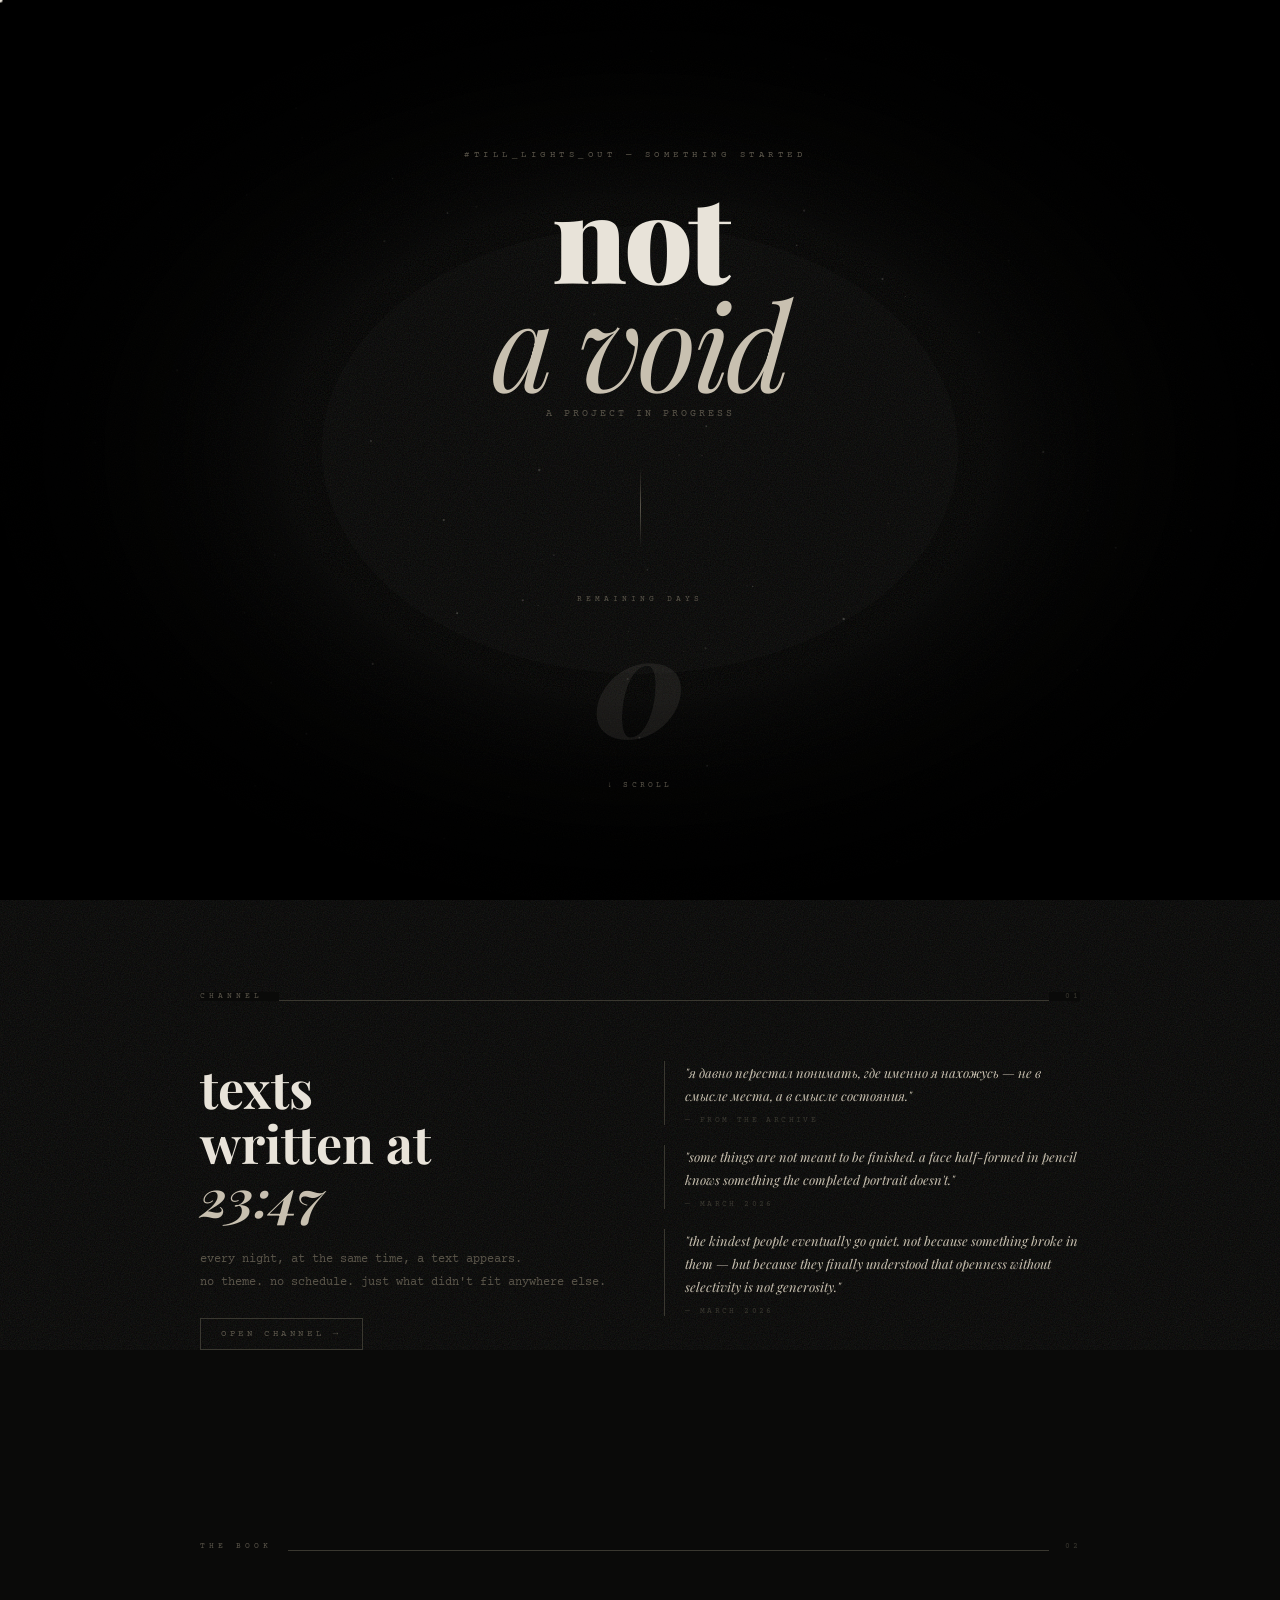
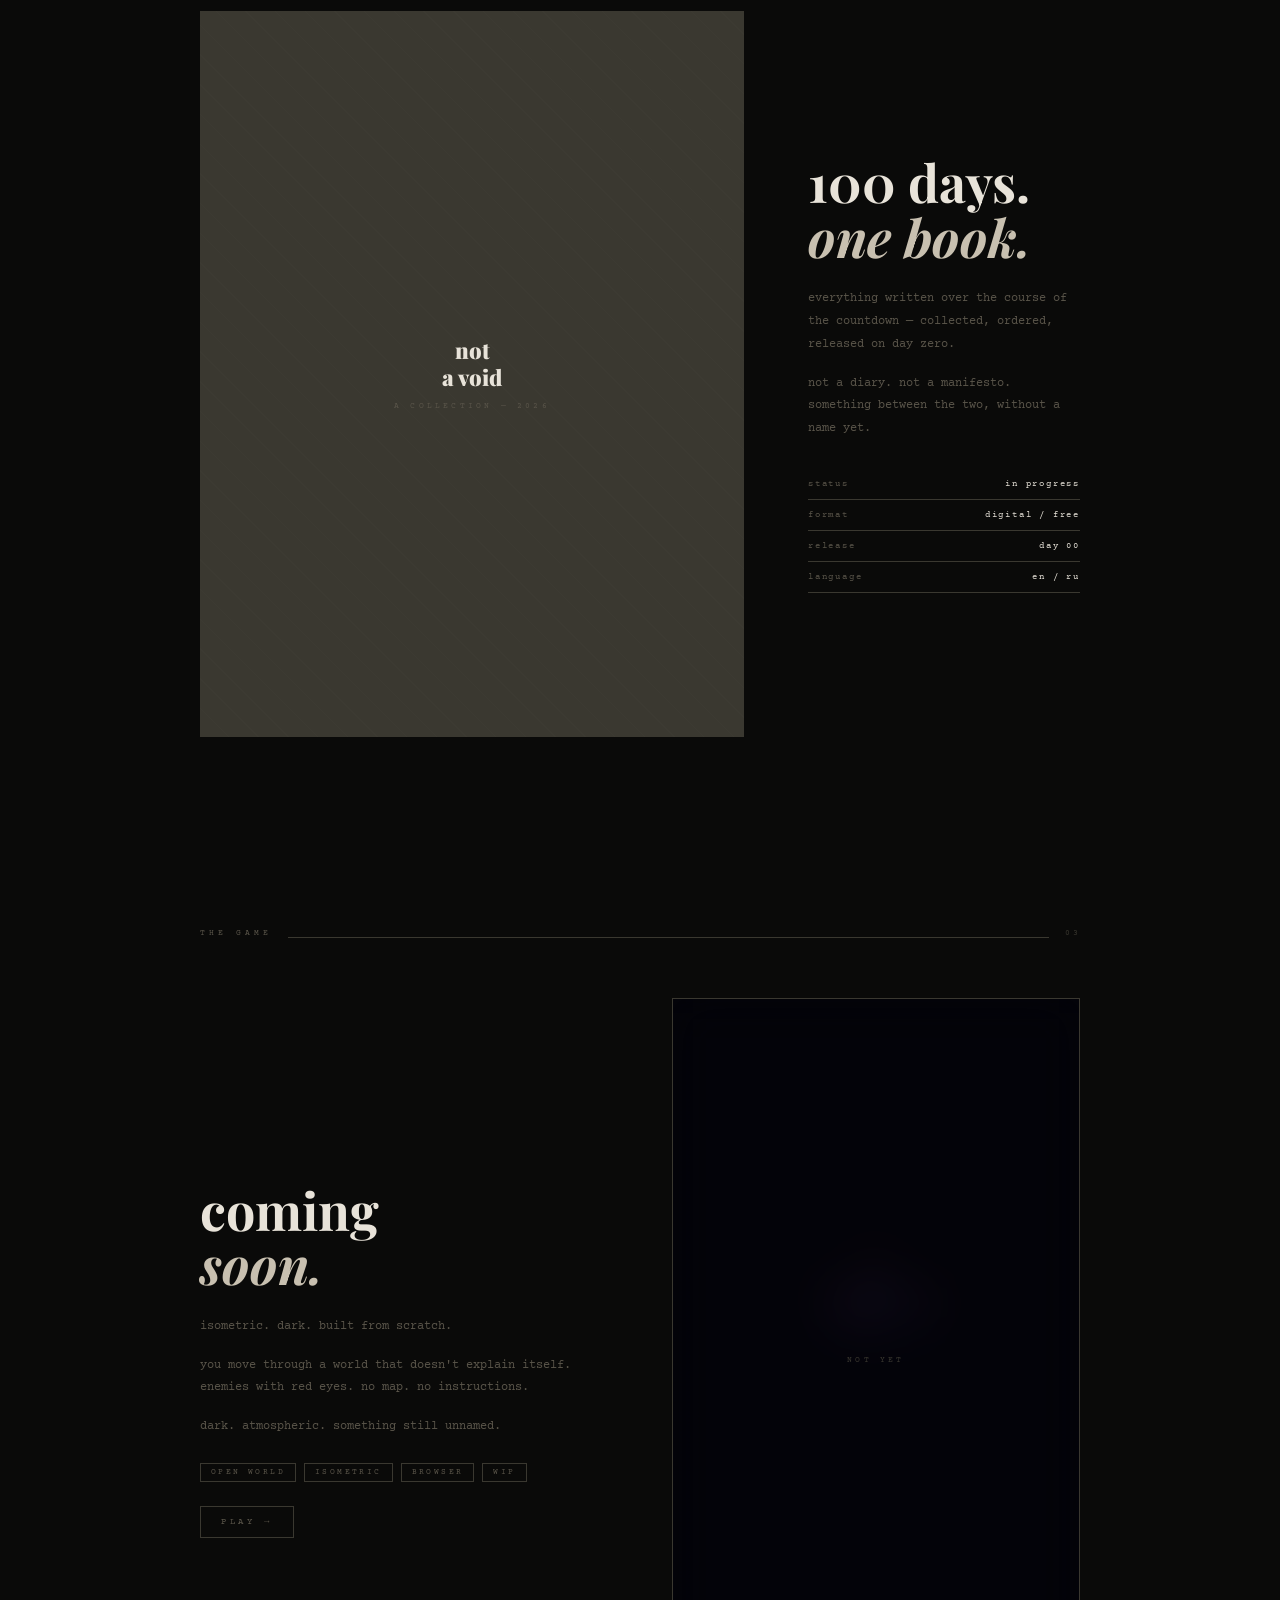
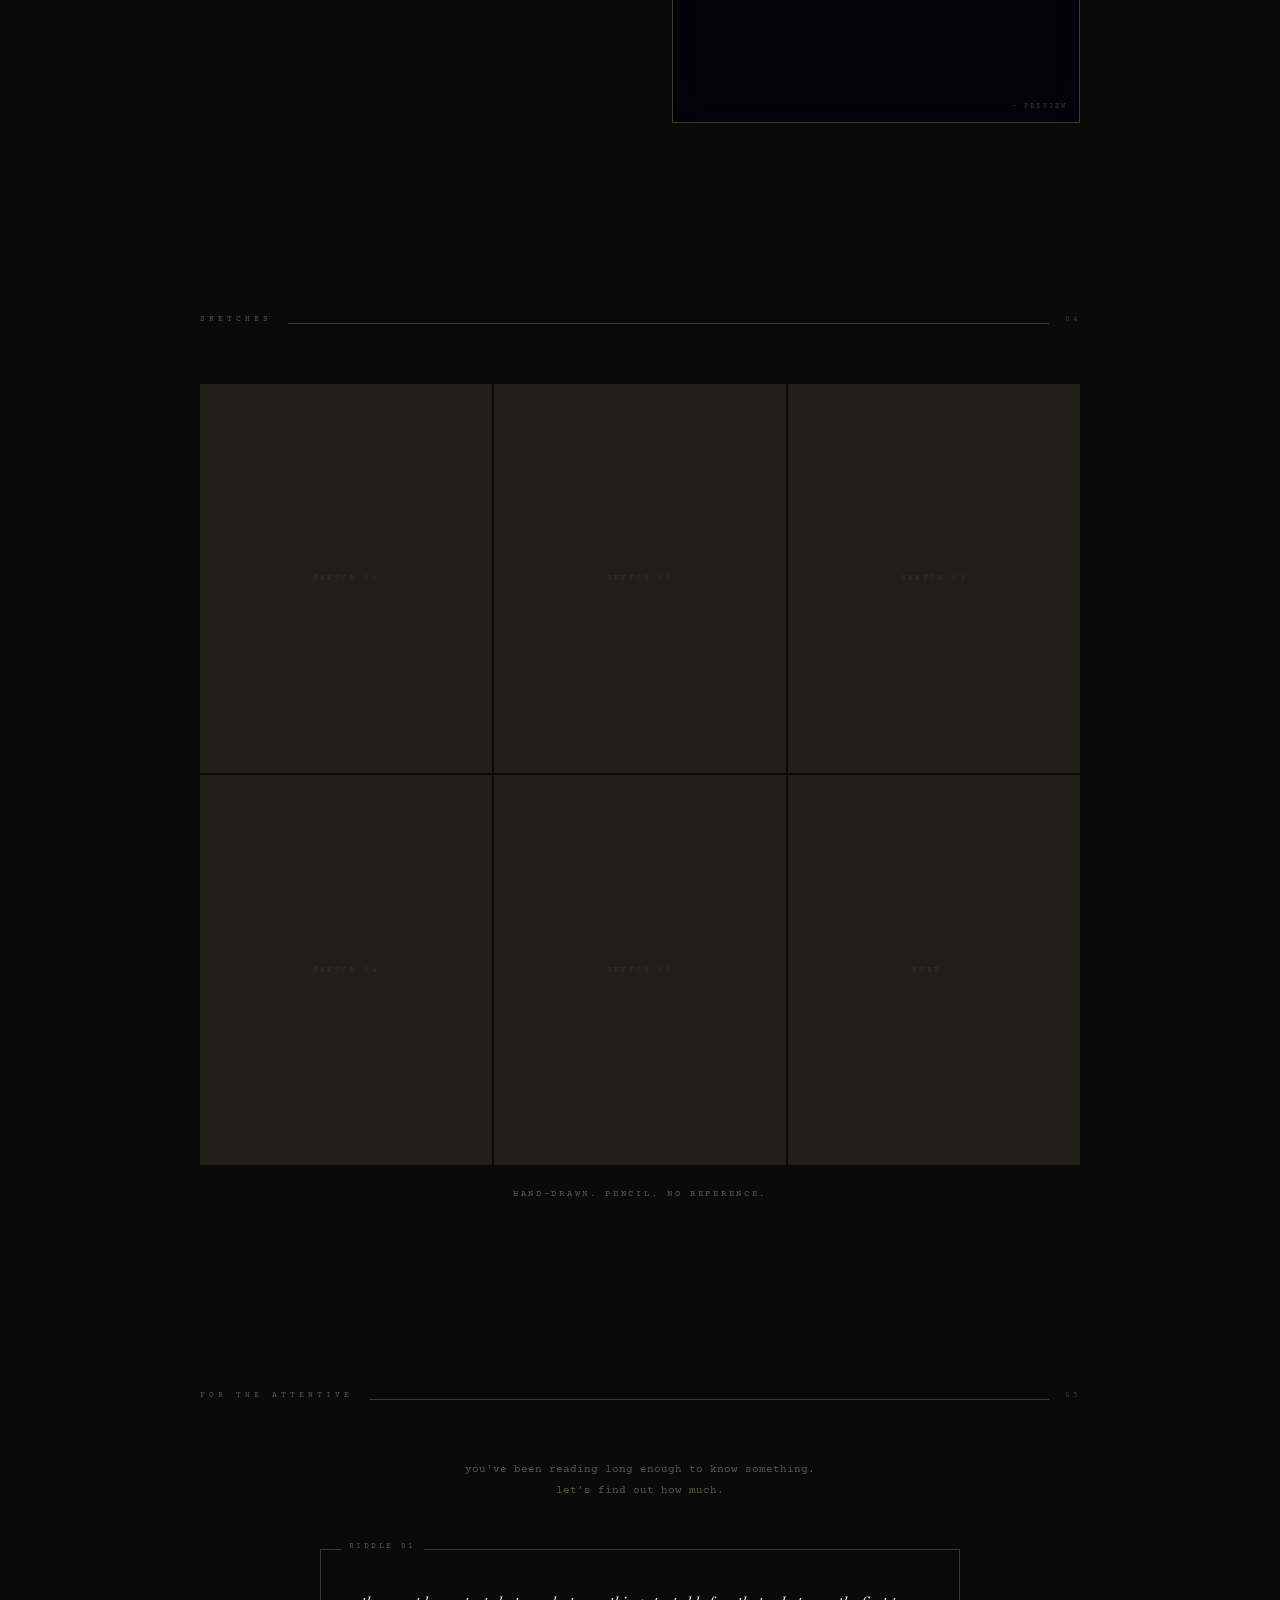
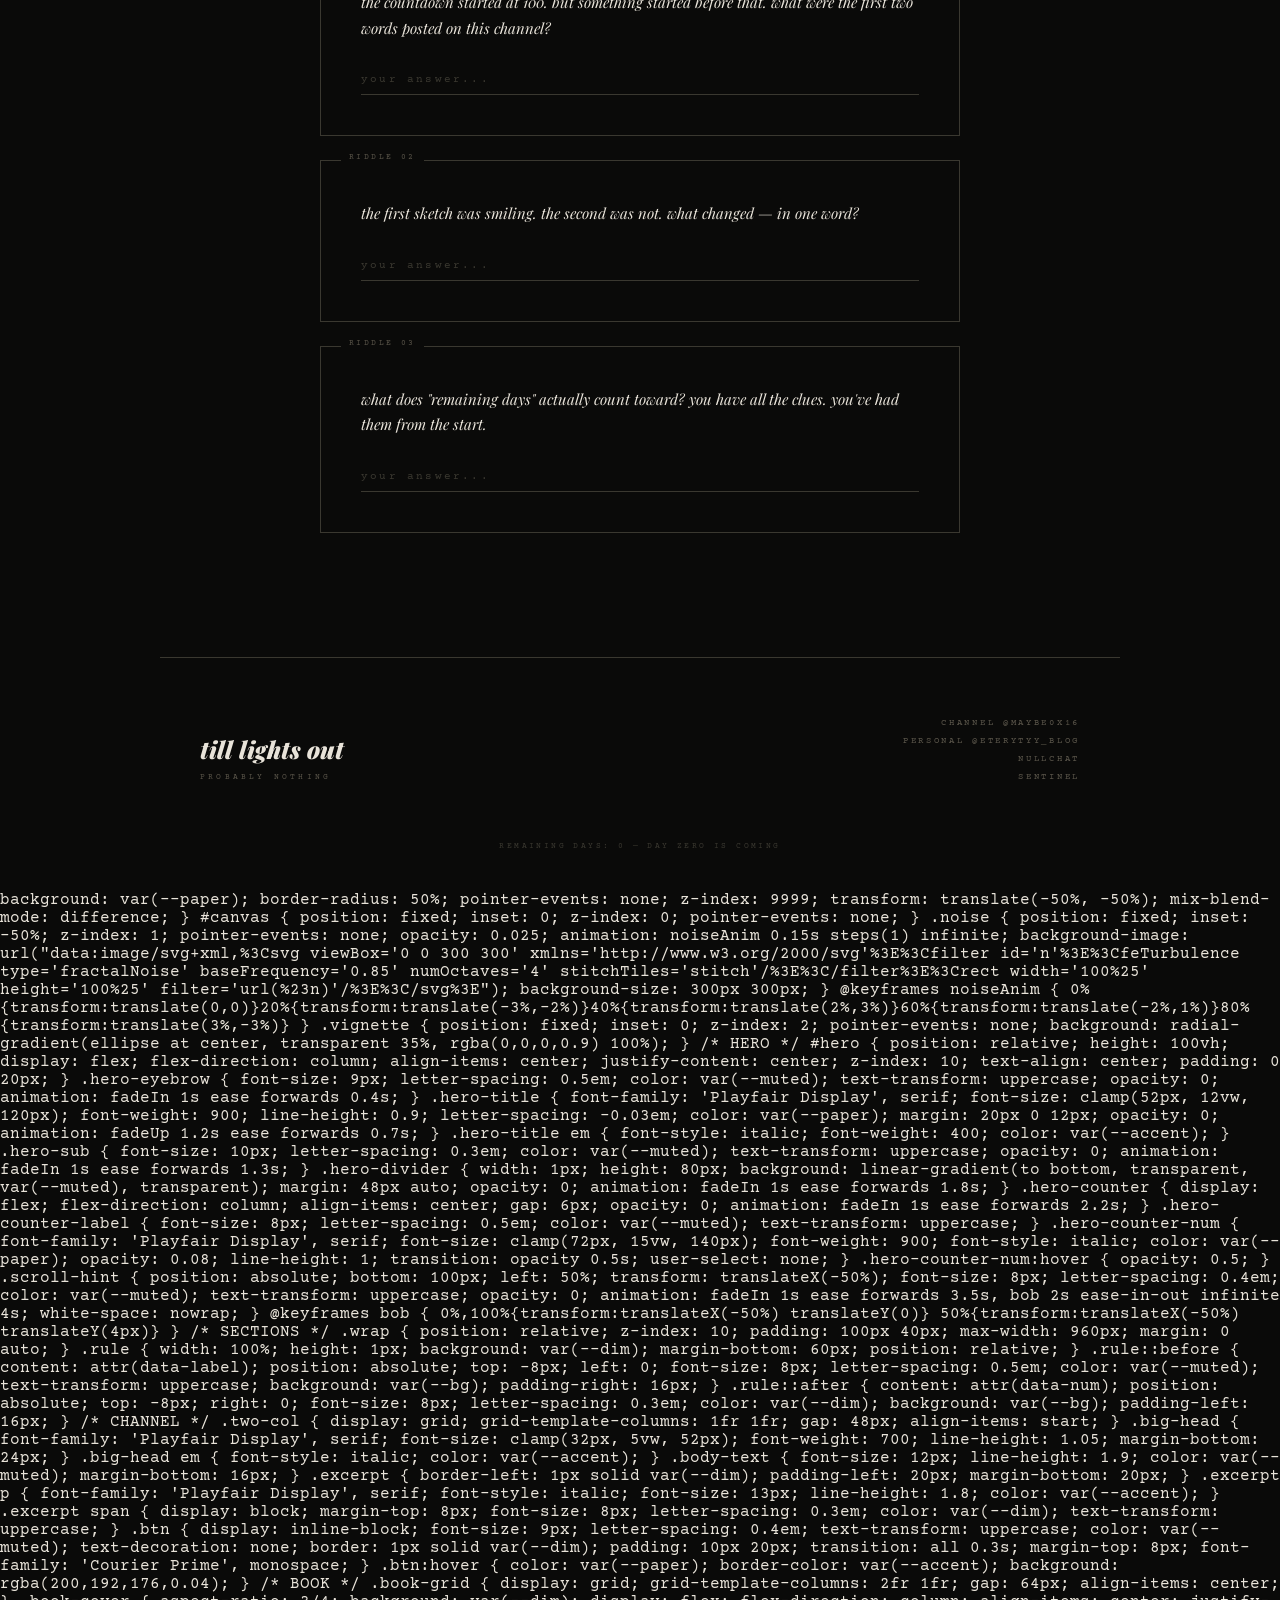
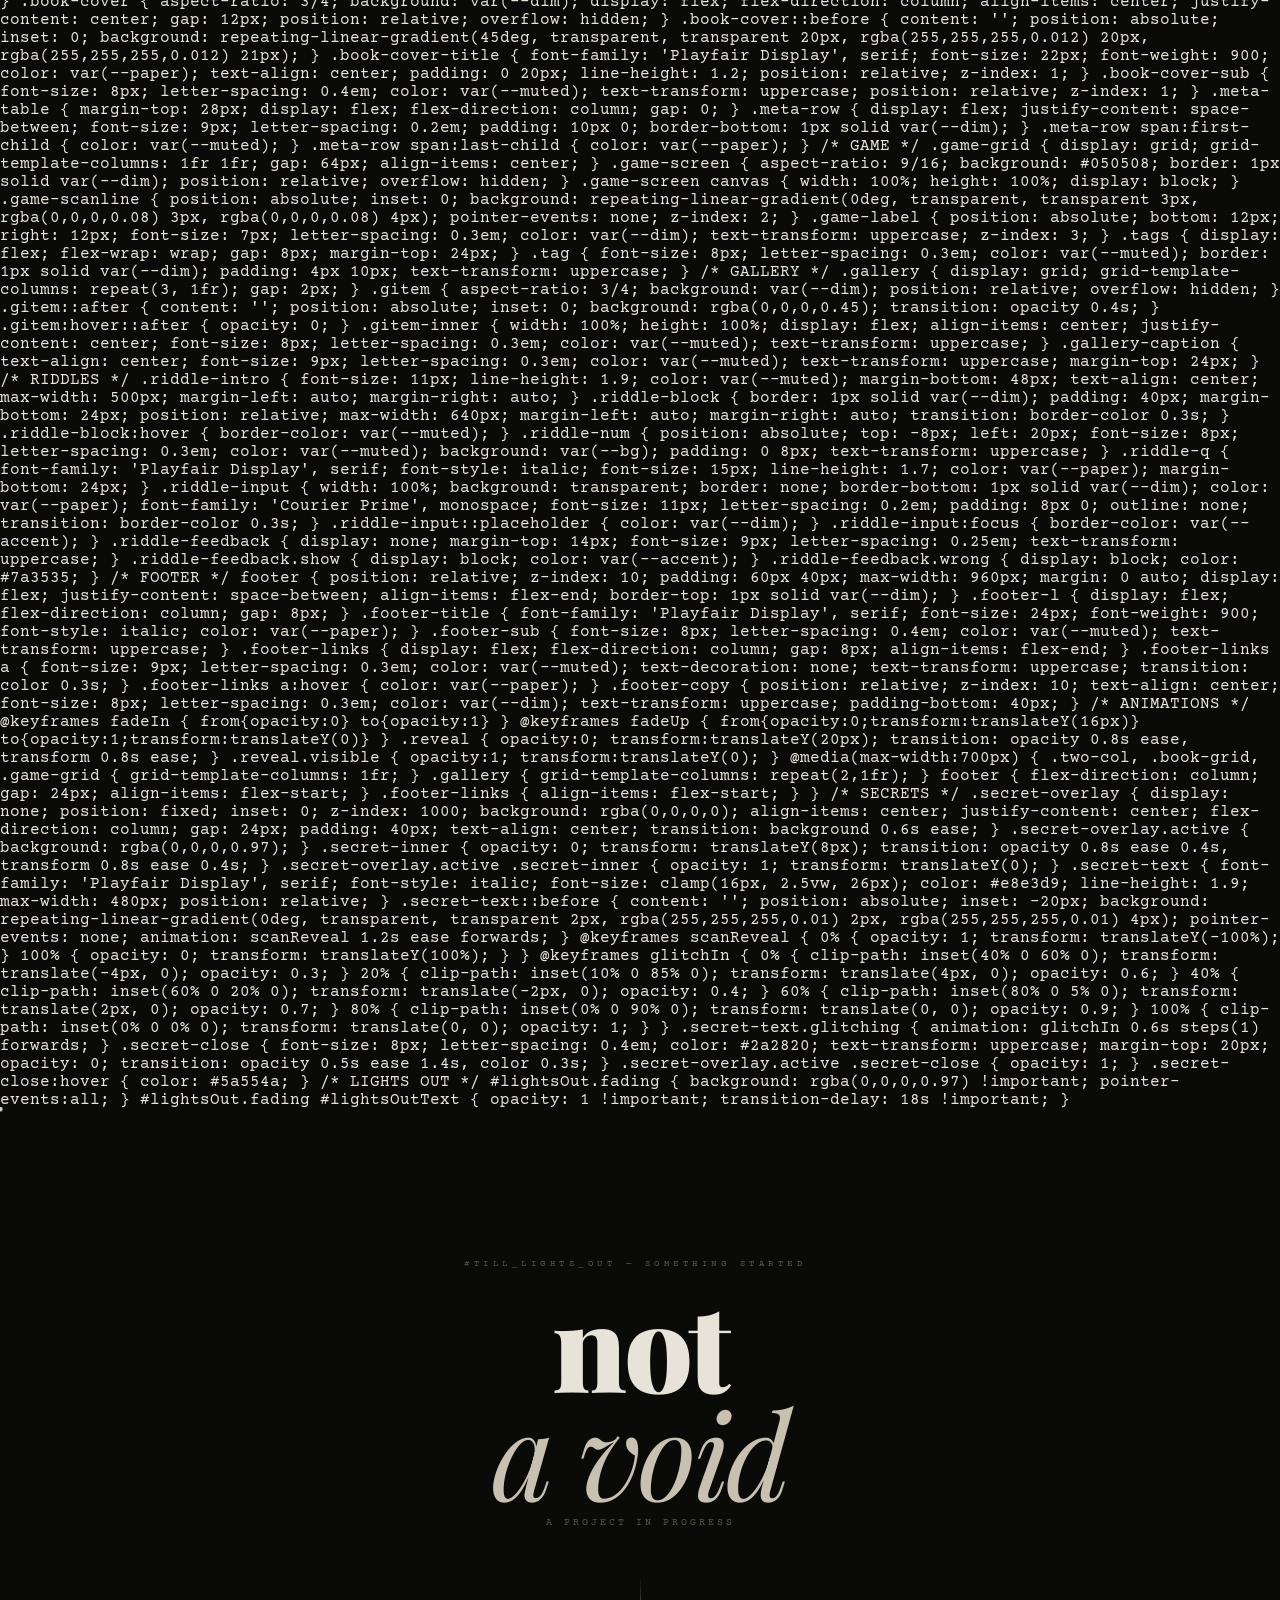
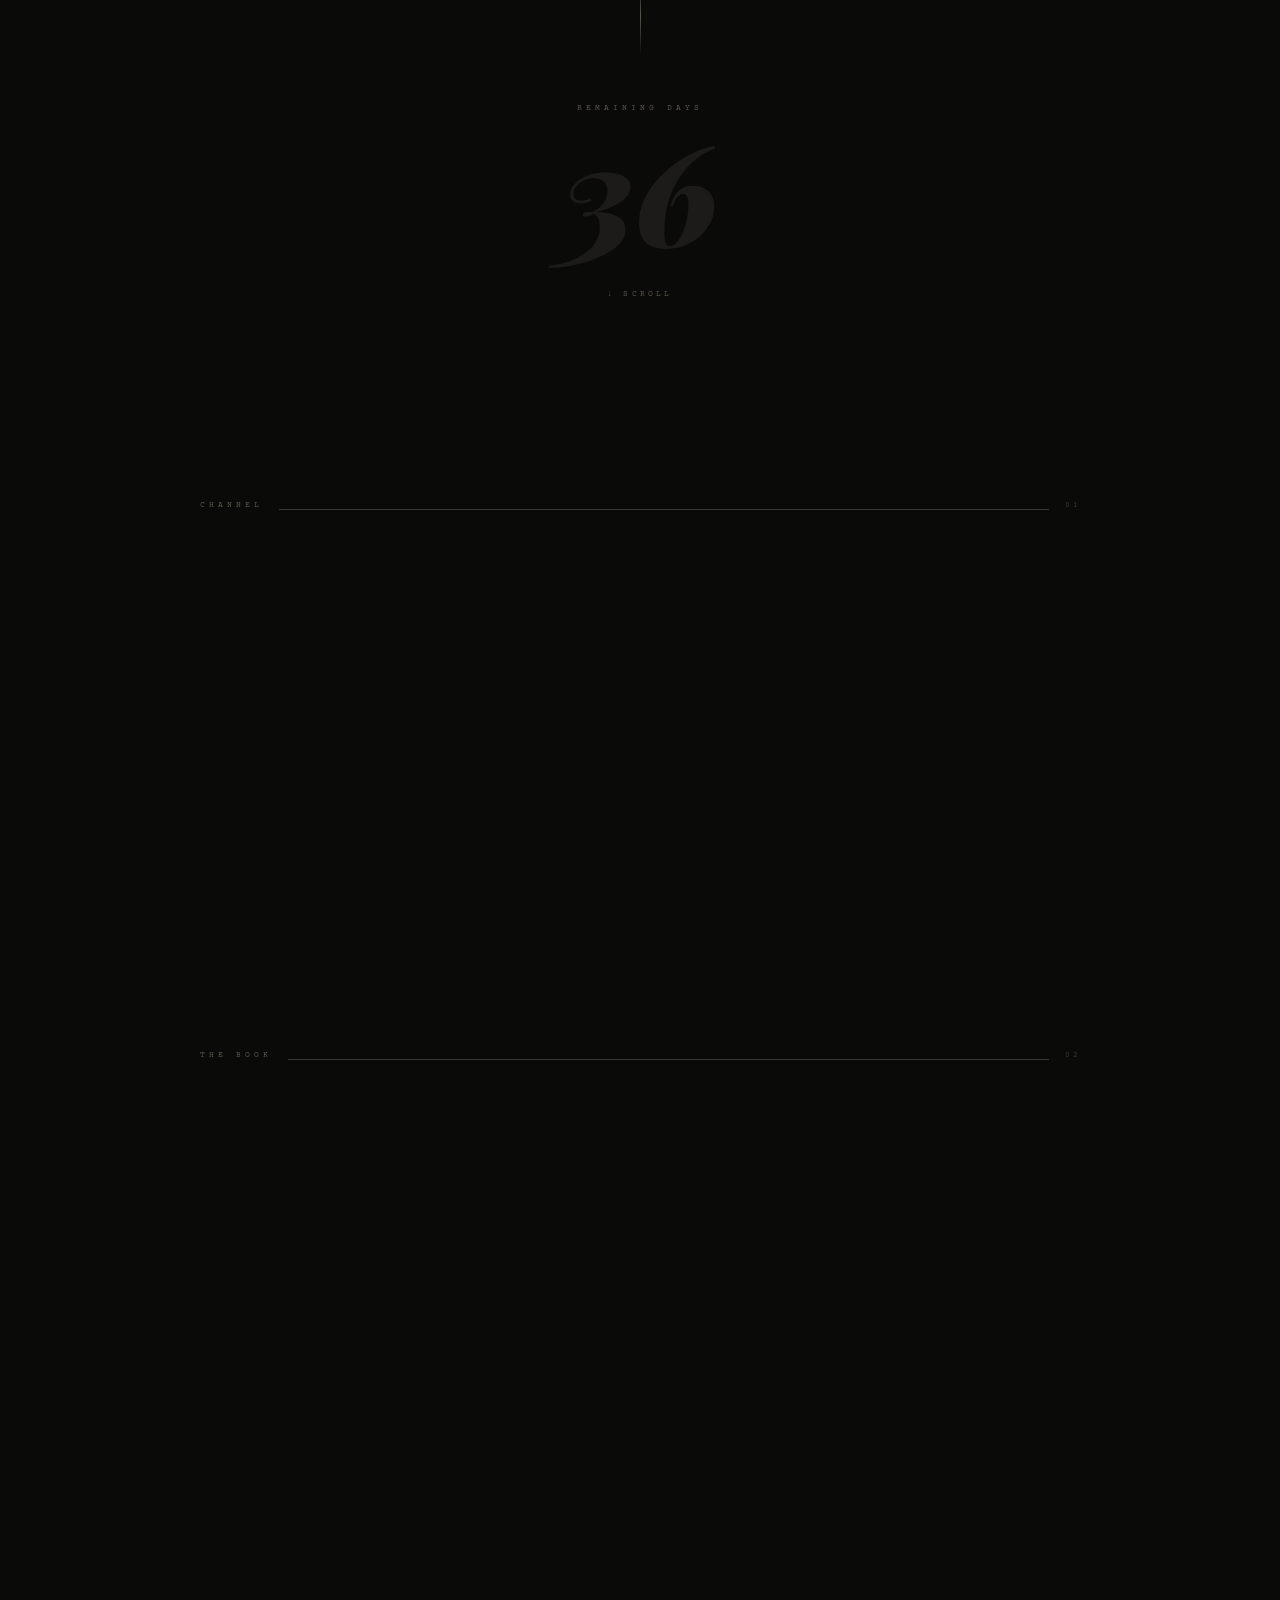
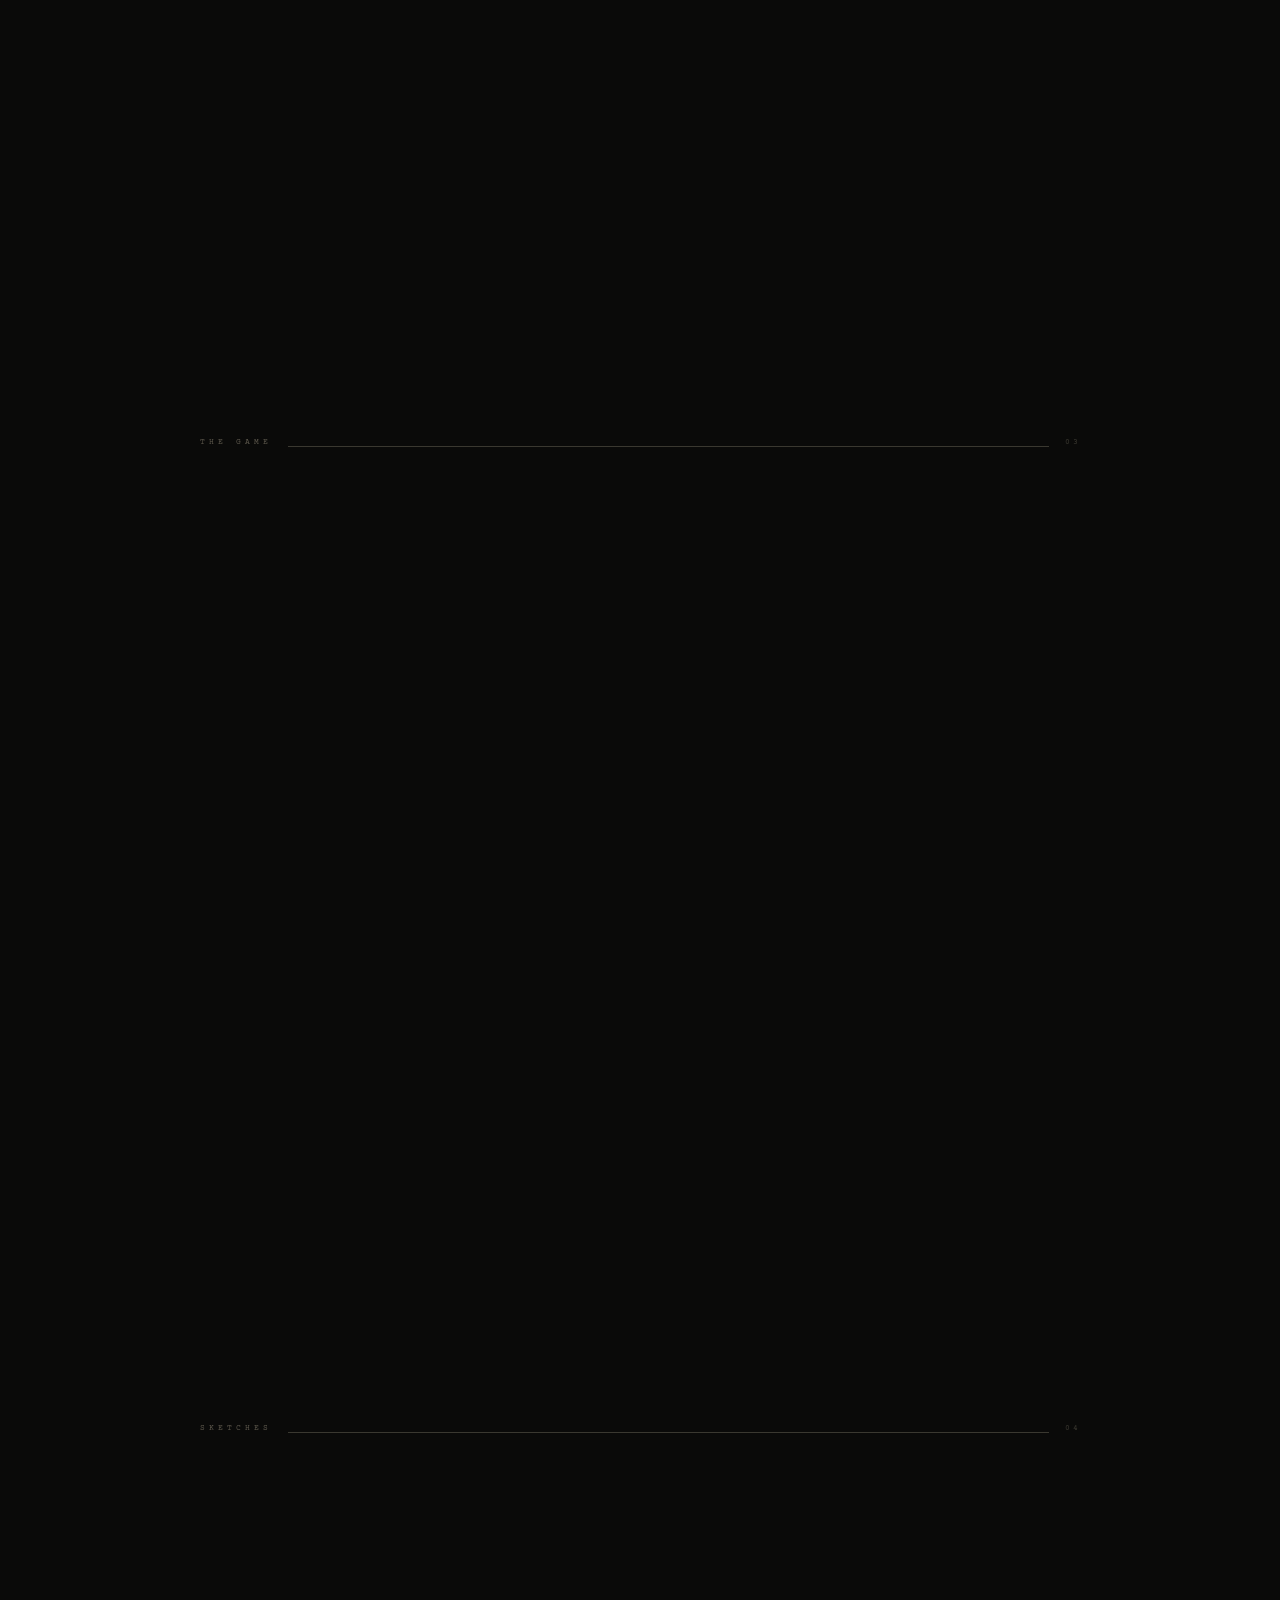
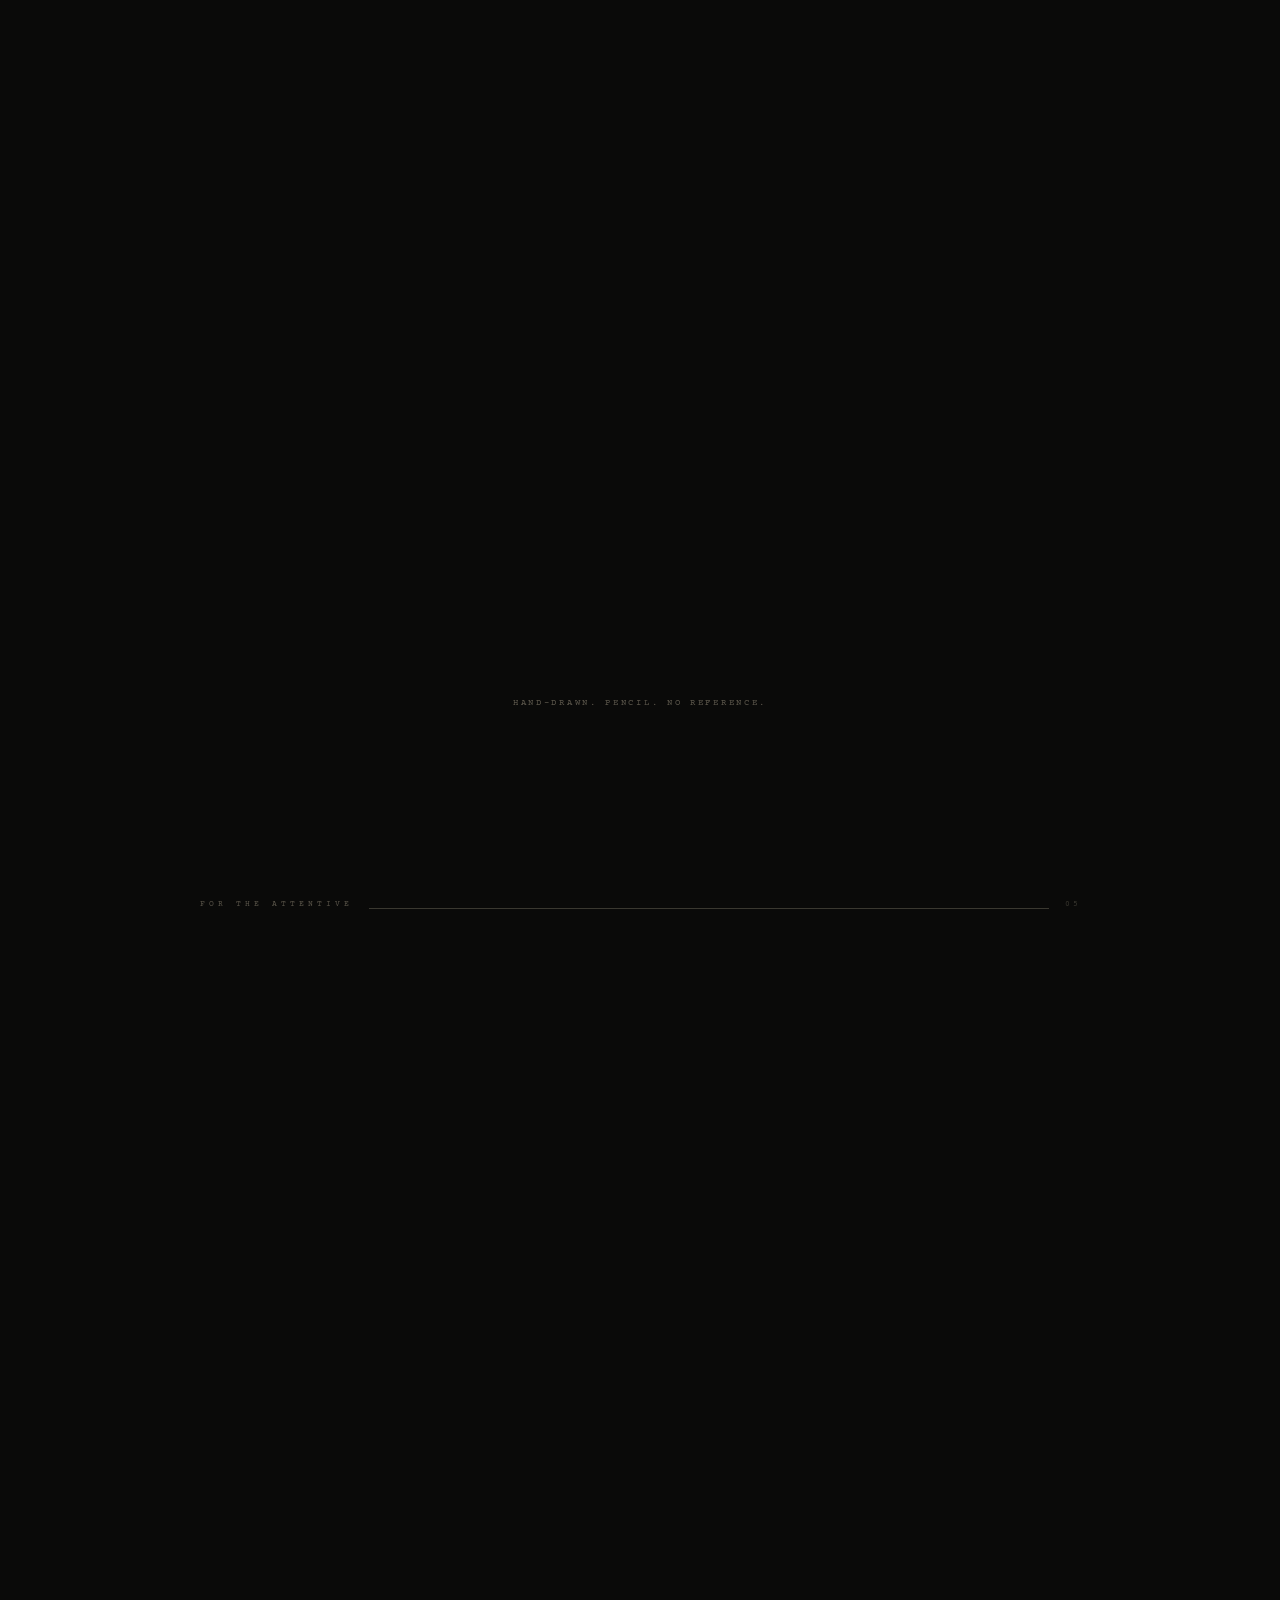
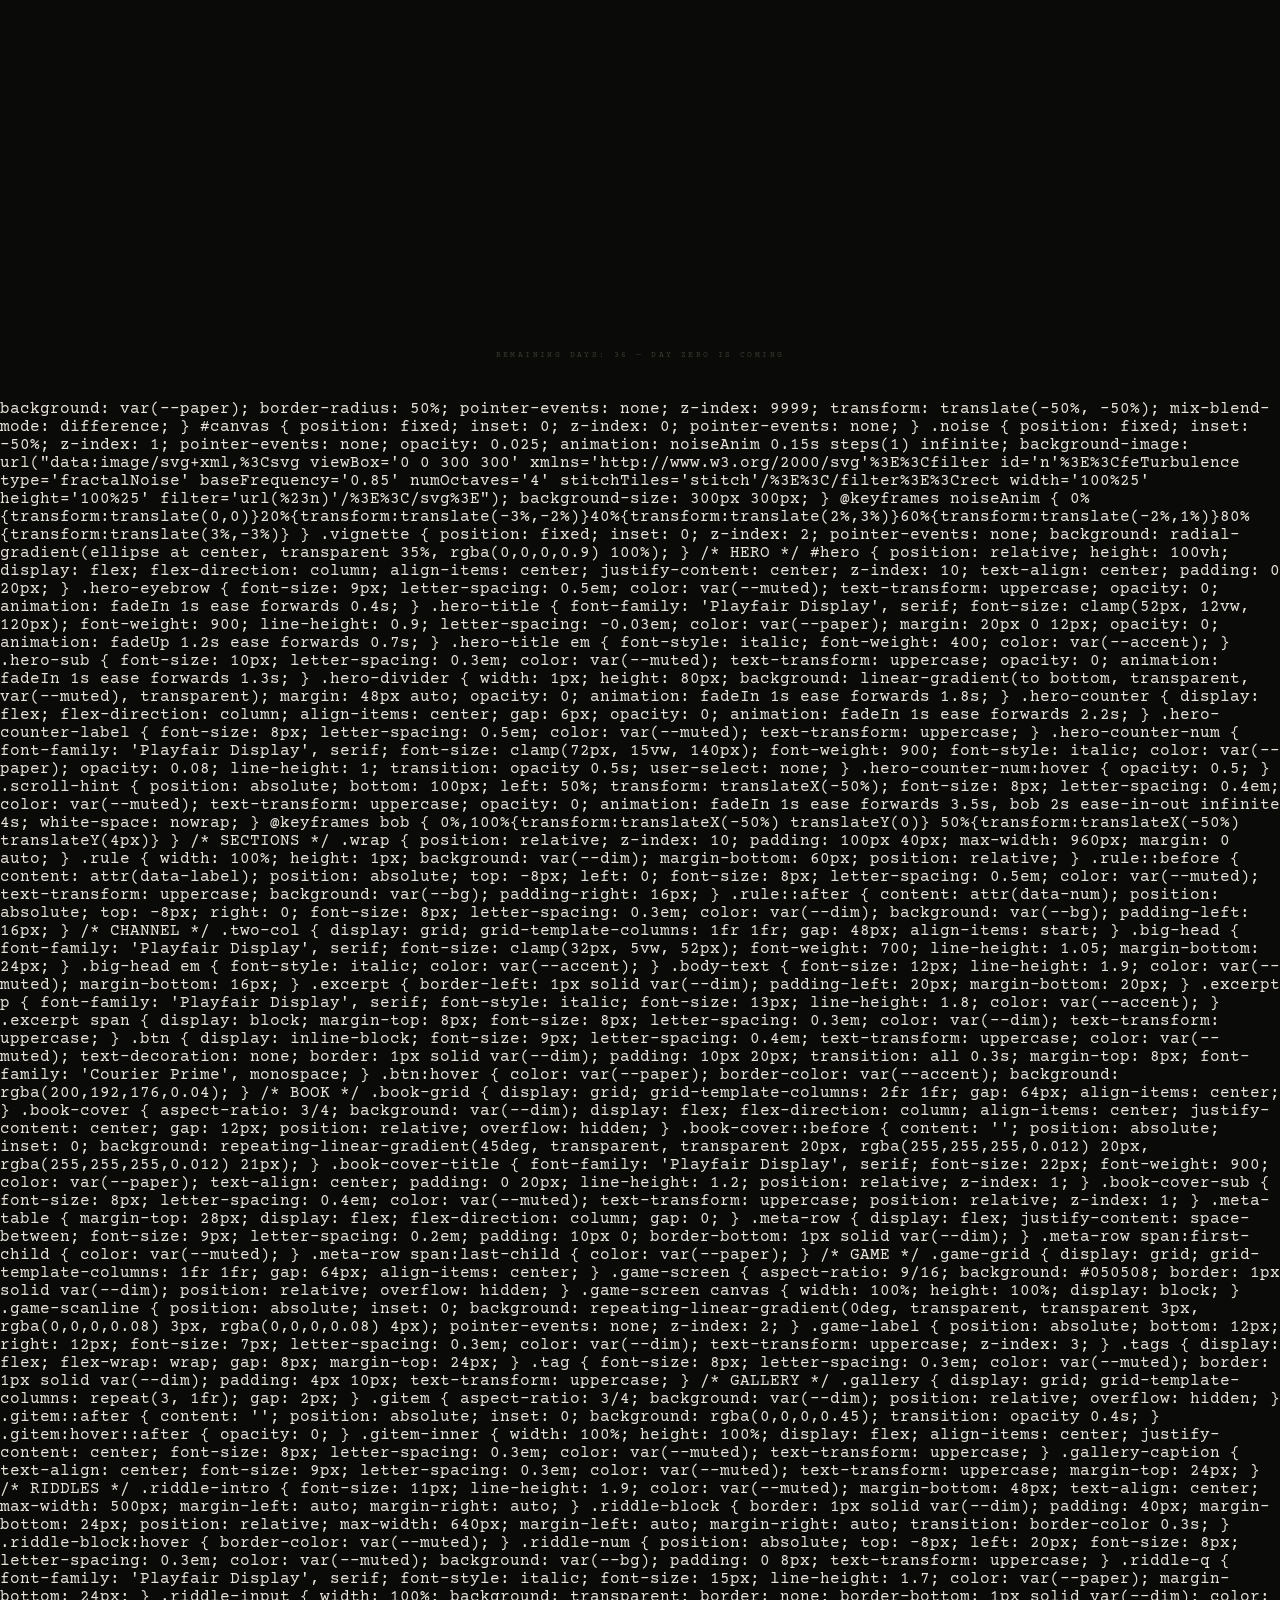
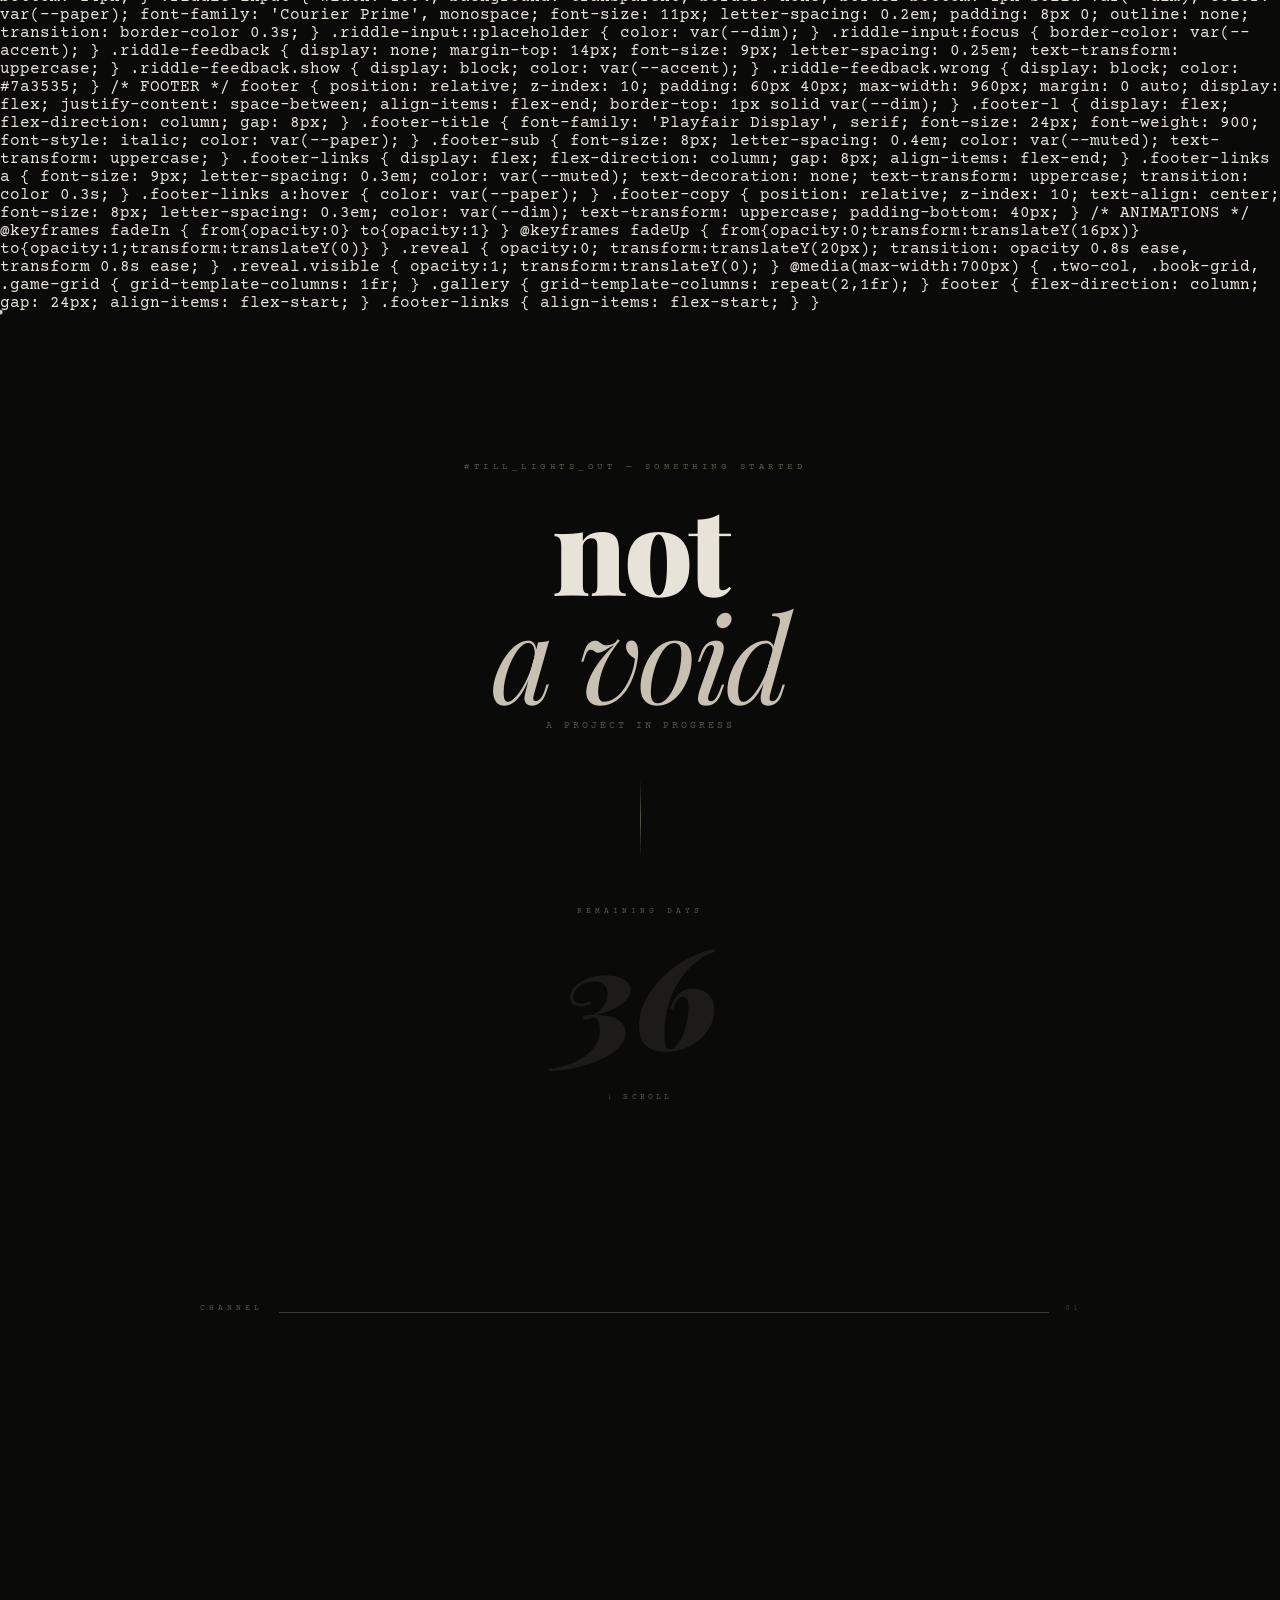
==== commit b15c20f8: "Main site" ====
--- a/index.html
+++ b/index.html
@@ -7,34 +7,718 @@
 <style>
 @import url('https://fonts.googleapis.com/css2?family=Playfair+Display:ital,wght@0,400;0,700;0,900;1,400;1,700&family=Courier+Prime:ital@0;1&display=swap');
 
-*, *::before, *::after { margin: 0; padding: 0; box-sizing: border-box; }
-
-:root {
-  --bg: #0a0a09;
-  --paper: #e8e3d9;
-  --dim: #3a3830;
-  --muted: #5a554a;
-  --accent: #c8c0b0;
-}
-
-html { scroll-behavior: smooth; }
-
-body {
-  background: var(--bg);
-  color: var(--paper);
-  font-family: 'Courier Prime', monospace;
-  overflow-x: hidden;
-  cursor: none;
-}
-
-::-webkit-scrollbar { width: 2px; }
-::-webkit-scrollbar-track { background: var(--bg); }
-::-webkit-scrollbar-thumb { background: var(--dim); }
-
-.cursor {
-  position: fixed;
-  width: 5px; height: 5px;
-  background: var(--paper);
+*,*::before,*::after{margin:0;padding:0;box-sizing:border-box}
+
+:root{
+  --bg:#0a0a09;
+  --paper:#e8e3d9;
+  --dim:#3a3830;
+  --muted:#5a554a;
+  --accent:#c8c0b0;
+}
+
+html{scroll-behavior:smooth}
+
+body{
+  background:var(--bg);
+  color:var(--paper);
+  font-family:'Courier Prime',monospace;
+  overflow-x:hidden;
+  cursor:none;
+}
+
+::-webkit-scrollbar{width:2px}
+::-webkit-scrollbar-track{background:var(--bg)}
+::-webkit-scrollbar-thumb{background:var(--dim)}
+
+.cursor{
+  position:fixed;width:5px;height:5px;
+  background:var(--paper);border-radius:50%;
+  pointer-events:none;z-index:9999;
+  transform:translate(-50%,-50%);
+  mix-blend-mode:difference;
+}
+
+#canvas{position:fixed;inset:0;z-index:0;pointer-events:none}
+
+.noise{
+  position:fixed;inset:-50%;z-index:1;pointer-events:none;
+  opacity:0.025;
+  animation:noiseAnim 0.15s steps(1) infinite;
+  background-image:url("data:image/svg+xml,%3Csvg viewBox='0 0 300 300' xmlns='http://www.w3.org/2000/svg'%3E%3Cfilter id='n'%3E%3CfeTurbulence type='fractalNoise' baseFrequency='0.85' numOctaves='4' stitchTiles='stitch'/%3E%3C/filter%3E%3Crect width='100%25' height='100%25' filter='url(%23n)'/%3E%3C/svg%3E");
+  background-size:300px 300px;
+}
+@keyframes noiseAnim{
+  0%{transform:translate(0,0)}20%{transform:translate(-3%,-2%)}
+  40%{transform:translate(2%,3%)}60%{transform:translate(-2%,1%)}80%{transform:translate(3%,-3%)}
+}
+
+.vignette{
+  position:fixed;inset:0;z-index:2;pointer-events:none;
+  background:radial-gradient(ellipse at center,transparent 35%,rgba(0,0,0,0.9) 100%);
+}
+
+/* HERO */
+#hero{
+  position:relative;height:100vh;
+  display:flex;flex-direction:column;
+  align-items:center;justify-content:center;
+  z-index:10;text-align:center;padding:0 20px;
+}
+.hero-eyebrow{
+  font-size:9px;letter-spacing:0.5em;
+  color:var(--muted);text-transform:uppercase;
+  opacity:0;animation:fadeIn 1s ease forwards 0.4s;
+}
+.hero-title{
+  font-family:'Playfair Display',serif;
+  font-size:clamp(52px,12vw,120px);
+  font-weight:900;line-height:0.9;
+  letter-spacing:-0.03em;color:var(--paper);
+  margin:20px 0 12px;
+  opacity:0;animation:fadeUp 1.2s ease forwards 0.7s;
+}
+.hero-title em{font-style:italic;font-weight:400;color:var(--accent)}
+.hero-sub{
+  font-size:10px;letter-spacing:0.3em;
+  color:var(--muted);text-transform:uppercase;
+  opacity:0;animation:fadeIn 1s ease forwards 1.3s;
+}
+.hero-divider{
+  width:1px;height:80px;
+  background:linear-gradient(to bottom,transparent,var(--muted),transparent);
+  margin:48px auto;
+  opacity:0;animation:fadeIn 1s ease forwards 1.8s;
+}
+.hero-counter{
+  display:flex;flex-direction:column;align-items:center;gap:6px;
+  opacity:0;animation:fadeIn 1s ease forwards 2.2s;
+}
+.hero-counter-label{font-size:8px;letter-spacing:0.5em;color:var(--muted);text-transform:uppercase}
+.hero-counter-num{
+  font-family:'Playfair Display',serif;
+  font-size:clamp(72px,15vw,140px);
+  font-weight:900;font-style:italic;color:var(--paper);
+  opacity:0.08;line-height:1;transition:opacity 0.5s;user-select:none;
+}
+.hero-counter-num:hover{opacity:0.5}
+.scroll-hint{
+  position:absolute;bottom:110px;left:50%;
+  transform:translateX(-50%);
+  font-size:8px;letter-spacing:0.4em;
+  color:var(--muted);text-transform:uppercase;
+  opacity:0;white-space:nowrap;
+  animation:fadeIn 1s ease forwards 3.5s, bob 2s ease-in-out infinite 4s;
+}
+@keyframes bob{
+  0%,100%{transform:translateX(-50%) translateY(0)}
+  50%{transform:translateX(-50%) translateY(4px)}
+}
+
+/* SECTIONS */
+.wrap{position:relative;z-index:10;padding:100px 40px;max-width:960px;margin:0 auto}
+.rule{width:100%;height:1px;background:var(--dim);margin-bottom:60px;position:relative}
+.rule::before{
+  content:attr(data-label);position:absolute;top:-8px;left:0;
+  font-size:8px;letter-spacing:0.5em;color:var(--muted);
+  text-transform:uppercase;background:var(--bg);padding-right:16px;
+}
+.rule::after{
+  content:attr(data-num);position:absolute;top:-8px;right:0;
+  font-size:8px;letter-spacing:0.3em;color:var(--dim);
+  background:var(--bg);padding-left:16px;
+}
+
+.two-col{display:grid;grid-template-columns:1fr 1fr;gap:48px;align-items:start}
+.big-head{font-family:'Playfair Display',serif;font-size:clamp(32px,5vw,52px);font-weight:700;line-height:1.05;margin-bottom:24px}
+.big-head em{font-style:italic;color:var(--accent)}
+.body-text{font-size:12px;line-height:1.9;color:var(--muted);margin-bottom:16px}
+.excerpt{border-left:1px solid var(--dim);padding-left:20px;margin-bottom:20px}
+.excerpt p{font-family:'Playfair Display',serif;font-style:italic;font-size:13px;line-height:1.8;color:var(--accent)}
+.excerpt span{display:block;margin-top:8px;font-size:8px;letter-spacing:0.3em;color:var(--dim);text-transform:uppercase}
+.btn{
+  display:inline-block;font-size:9px;letter-spacing:0.4em;
+  text-transform:uppercase;color:var(--muted);text-decoration:none;
+  border:1px solid var(--dim);padding:10px 20px;
+  transition:all 0.3s;margin-top:8px;font-family:'Courier Prime',monospace;
+}
+.btn:hover{color:var(--paper);border-color:var(--accent);background:rgba(200,192,176,0.04)}
+
+/* BOOK */
+.book-grid{display:grid;grid-template-columns:2fr 1fr;gap:64px;align-items:center}
+.book-cover{
+  aspect-ratio:3/4;background:var(--dim);
+  display:flex;flex-direction:column;align-items:center;justify-content:center;
+  gap:12px;position:relative;overflow:hidden;
+}
+.book-cover::before{
+  content:'';position:absolute;inset:0;
+  background:repeating-linear-gradient(45deg,transparent,transparent 20px,rgba(255,255,255,0.012) 20px,rgba(255,255,255,0.012) 21px);
+}
+.book-cover-title{font-family:'Playfair Display',serif;font-size:22px;font-weight:900;color:var(--paper);text-align:center;padding:0 20px;line-height:1.2;position:relative;z-index:1}
+.book-cover-sub{font-size:8px;letter-spacing:0.4em;color:var(--muted);text-transform:uppercase;position:relative;z-index:1}
+.meta-table{margin-top:28px;display:flex;flex-direction:column;gap:0}
+.meta-row{display:flex;justify-content:space-between;font-size:9px;letter-spacing:0.2em;padding:10px 0;border-bottom:1px solid var(--dim)}
+.meta-row span:first-child{color:var(--muted)}
+.meta-row span:last-child{color:var(--paper)}
+
+/* GAME */
+.game-grid{display:grid;grid-template-columns:1fr 1fr;gap:64px;align-items:center}
+.game-screen{aspect-ratio:9/16;background:#050508;border:1px solid var(--dim);position:relative;overflow:hidden}
+.game-screen canvas{width:100%;height:100%;display:block}
+.game-scanline{
+  position:absolute;inset:0;
+  background:repeating-linear-gradient(0deg,transparent,transparent 3px,rgba(0,0,0,0.08) 3px,rgba(0,0,0,0.08) 4px);
+  pointer-events:none;z-index:2;
+}
+.game-label{position:absolute;bottom:12px;right:12px;font-size:7px;letter-spacing:0.3em;color:var(--dim);text-transform:uppercase;z-index:3}
+.tags{display:flex;flex-wrap:wrap;gap:8px;margin-top:24px}
+.tag{font-size:8px;letter-spacing:0.3em;color:var(--muted);border:1px solid var(--dim);padding:4px 10px;text-transform:uppercase}
+
+/* GALLERY */
+.gallery{display:grid;grid-template-columns:repeat(3,1fr);gap:2px}
+.gitem{aspect-ratio:3/4;background:var(--dim);position:relative;overflow:hidden}
+.gitem::after{content:'';position:absolute;inset:0;background:rgba(0,0,0,0.45);transition:opacity 0.4s}
+.gitem:hover::after{opacity:0}
+.gitem-inner{width:100%;height:100%;display:flex;align-items:center;justify-content:center;font-size:8px;letter-spacing:0.3em;color:var(--muted);text-transform:uppercase}
+.gallery-caption{text-align:center;font-size:9px;letter-spacing:0.3em;color:var(--muted);text-transform:uppercase;margin-top:24px}
+
+/* RIDDLES */
+.riddle-intro{font-size:11px;line-height:1.9;color:var(--muted);margin-bottom:48px;text-align:center;max-width:500px;margin-left:auto;margin-right:auto}
+.riddle-block{border:1px solid var(--dim);padding:40px;margin-bottom:24px;position:relative;max-width:640px;margin-left:auto;margin-right:auto;transition:border-color 0.3s}
+.riddle-block:hover{border-color:var(--muted)}
+.riddle-num{position:absolute;top:-8px;left:20px;font-size:8px;letter-spacing:0.3em;color:var(--muted);background:var(--bg);padding:0 8px;text-transform:uppercase}
+.riddle-q{font-family:'Playfair Display',serif;font-style:italic;font-size:15px;line-height:1.7;color:var(--paper);margin-bottom:24px}
+.riddle-input{width:100%;background:transparent;border:none;border-bottom:1px solid var(--dim);color:var(--paper);font-family:'Courier Prime',monospace;font-size:11px;letter-spacing:0.2em;padding:8px 0;outline:none;transition:border-color 0.3s}
+.riddle-input::placeholder{color:var(--dim)}
+.riddle-input:focus{border-color:var(--accent)}
+.riddle-feedback{display:none;margin-top:14px;font-size:9px;letter-spacing:0.25em;text-transform:uppercase}
+.riddle-feedback.show{display:block;color:var(--accent)}
+.riddle-feedback.wrong{display:block;color:#7a3535}
+
+/* FOOTER */
+footer{position:relative;z-index:10;padding:60px 40px;max-width:960px;margin:0 auto;display:flex;justify-content:space-between;align-items:flex-end;border-top:1px solid var(--dim)}
+.footer-l{display:flex;flex-direction:column;gap:8px}
+.footer-title{font-family:'Playfair Display',serif;font-size:24px;font-weight:900;font-style:italic;color:var(--paper)}
+.footer-sub{font-size:8px;letter-spacing:0.4em;color:var(--muted);text-transform:uppercase}
+.footer-links{display:flex;flex-direction:column;gap:8px;align-items:flex-end}
+.footer-links a{font-size:9px;letter-spacing:0.3em;color:var(--muted);text-decoration:none;text-transform:uppercase;transition:color 0.3s}
+.footer-links a:hover{color:var(--paper)}
+.footer-copy{position:relative;z-index:10;text-align:center;font-size:8px;letter-spacing:0.3em;color:var(--dim);text-transform:uppercase;padding-bottom:40px}
+
+/* ANIMATIONS */
+@keyframes fadeIn{from{opacity:0}to{opacity:1}}
+@keyframes fadeUp{from{opacity:0;transform:translateY(16px)}to{opacity:1;transform:translateY(0)}}
+.reveal{opacity:0;transform:translateY(20px);transition:opacity 0.8s ease,transform 0.8s ease}
+.reveal.visible{opacity:1;transform:translateY(0)}
+
+/* SECRETS */
+.secret-overlay{
+  display:none;position:fixed;inset:0;z-index:1000;
+  background:rgba(0,0,0,0);
+  align-items:center;justify-content:center;
+  flex-direction:column;gap:24px;padding:40px;text-align:center;
+  transition:background 0.6s ease;
+}
+.secret-overlay.active{background:rgba(0,0,0,0.97)}
+.secret-inner{opacity:0;transform:translateY(8px);transition:opacity 0.8s ease 0.4s,transform 0.8s ease 0.4s}
+.secret-overlay.active .secret-inner{opacity:1;transform:translateY(0)}
+.secret-text{
+  font-family:'Playfair Display',serif;font-style:italic;
+  font-size:clamp(16px,2.5vw,26px);color:#e8e3d9;
+  line-height:1.9;max-width:480px;position:relative;
+}
+.secret-text::before{
+  content:'';position:absolute;inset:-20px;
+  background:repeating-linear-gradient(0deg,transparent,transparent 2px,rgba(255,255,255,0.01) 2px,rgba(255,255,255,0.01) 4px);
+  pointer-events:none;animation:scanReveal 1.2s ease forwards;
+}
+@keyframes scanReveal{
+  0%{opacity:1;transform:translateY(-100%)}
+  100%{opacity:0;transform:translateY(100%)}
+}
+@keyframes glitchIn{
+  0%  {clip-path:inset(40% 0 60% 0);transform:translate(-4px,0);opacity:0.3}
+  20% {clip-path:inset(10% 0 85% 0);transform:translate(4px,0);opacity:0.6}
+  40% {clip-path:inset(60% 0 20% 0);transform:translate(-2px,0);opacity:0.4}
+  60% {clip-path:inset(80% 0 5% 0);transform:translate(2px,0);opacity:0.7}
+  80% {clip-path:inset(0% 0 90% 0);transform:translate(0,0);opacity:0.9}
+  100%{clip-path:inset(0% 0 0% 0);transform:translate(0,0);opacity:1}
+}
+.secret-text.glitching{animation:glitchIn 0.6s steps(1) forwards}
+.secret-close{font-size:8px;letter-spacing:0.4em;color:#2a2820;text-transform:uppercase;margin-top:20px;opacity:0;transition:opacity 0.5s ease 1.4s,color 0.3s}
+.secret-overlay.active .secret-close{opacity:1}
+.secret-close:hover{color:#5a554a}
+
+/* LIGHTS OUT */
+#lightsOut{
+  display:none;position:fixed;inset:0;z-index:2000;
+  background:rgba(0,0,0,0);pointer-events:none;
+  transition:background 25s ease;
+  align-items:center;justify-content:center;
+}
+#lightsOut.fading{background:rgba(0,0,0,0.97) !important;pointer-events:all}
+#lightsOutText{
+  font-family:'Playfair Display',serif;font-style:italic;
+  font-size:clamp(18px,3vw,28px);color:#e8e3d9;
+  line-height:2;text-align:center;
+  opacity:0;transition:opacity 6s ease;
+  max-width:480px;padding:40px;
+}
+#lightsOut.fading #lightsOutText{opacity:1 !important;transition-delay:18s !important}
+
+@media(max-width:700px){
+  .two-col,.book-grid,.game-grid{grid-template-columns:1fr}
+  .gallery{grid-template-columns:repeat(2,1fr)}
+  footer{flex-direction:column;gap:24px;align-items:flex-start}
+  .footer-links{align-items:flex-start}
+}
+</style>
+</head>
+<body>
+
+<div class="cursor" id="cursor"></div>
+<canvas id="canvas"></canvas>
+<div class="noise"></div>
+<div class="vignette"></div>
+
+<!-- SECRETS -->
+<div id="secret1" class="secret-overlay">
+  <div class="secret-inner">
+    <p class="secret-text">"you weren't supposed to find this.<br>or maybe you were.<br><br>this was never just a countdown."</p>
+    <p class="secret-close">click anywhere to close</p>
+  </div>
+</div>
+<div id="secret2" class="secret-overlay">
+  <div class="secret-inner">
+    <p class="secret-text">"this was a social experiment.<br><br>you were part of it<br>from the first day.<br><br>thank you for participating."</p>
+    <p class="secret-close">click anywhere to close</p>
+  </div>
+</div>
+<div id="secret3" class="secret-overlay">
+  <div class="secret-inner">
+    <p class="secret-text">"she was never supposed to smile.<br><br>it just happened.<br><br>i left it because correcting it<br>would have been a kind of lie."</p>
+    <p class="secret-close">click anywhere to close</p>
+  </div>
+</div>
+
+<!-- LIGHTS OUT -->
+<div id="lightsOut">
+  <div id="lightsOutText">
+    "the lights went out.<br>but you're still here.<br>that means something."
+  </div>
+</div>
+
+<!-- HERO -->
+<div id="hero">
+  <span class="hero-eyebrow">#till_lights_out — something started<span id="dot" style="cursor:none;user-select:none;opacity:0.15;">.</span></span>
+  <h1 class="hero-title">not<br><em>a void</em></h1>
+  <span class="hero-sub">a project in progress</span>
+  <div class="hero-divider"></div>
+  <div class="hero-counter">
+    <span class="hero-counter-label">remaining days</span>
+    <div class="hero-counter-num" id="heroNum">36</div>
+  </div>
+  <span class="scroll-hint">↓ scroll</span>
+</div>
+
+<!-- CHANNEL -->
+<div class="wrap">
+  <div class="rule" data-label="channel" data-num="01"></div>
+  <div class="two-col reveal">
+    <div>
+      <h2 class="big-head">texts<br>written at<br><em>23:47</em></h2>
+      <p class="body-text">every night, at the same time, a text appears.<br>no theme. no schedule. just what didn't fit anywhere else.</p>
+      <a href="https://t.me/maybe0x16" target="_blank" class="btn">open channel →</a>
+    </div>
+    <div>
+      <div class="excerpt">
+        <p>"я давно перестал понимать, где именно я нахожусь — не в смысле места, а в смысле состояния."</p>
+        <span>— from the archive</span>
+      </div>
+      <div class="excerpt">
+        <p>"some things are not meant to be finished. a face half-formed in pencil knows something the completed portrait doesn't."</p>
+        <span>— march 2026</span>
+      </div>
+      <div class="excerpt">
+        <p>"the kindest people eventually go quiet. not because something broke in them — but because they finally understood that openness without selectivity is not generosity."</p>
+        <span>— march 2026</span>
+      </div>
+    </div>
+  </div>
+</div>
+
+<!-- BOOK -->
+<div class="wrap">
+  <div class="rule" data-label="the book" data-num="02"></div>
+  <div class="book-grid reveal">
+    <div class="book-cover">
+      <div class="book-cover-title">not<br>a void</div>
+      <div class="book-cover-sub">a collection — 2026</div>
+    </div>
+    <div>
+      <h2 class="big-head">100 days.<br><em>one book.</em></h2>
+      <p class="body-text">everything written over the course of the countdown — collected, ordered, released on day zero.</p>
+      <p class="body-text">not a diary. not a manifesto. something between the two, without a name yet.</p>
+      <div class="meta-table">
+        <div class="meta-row"><span>status</span><span>in progress</span></div>
+        <div class="meta-row"><span>format</span><span>digital / free</span></div>
+        <div class="meta-row"><span>release</span><span>day 00</span></div>
+        <div class="meta-row"><span>language</span><span>en / ru</span></div>
+      </div>
+    </div>
+  </div>
+</div>
+
+<!-- GAME -->
+<div class="wrap">
+  <div class="rule" data-label="the game" data-num="03"></div>
+  <div class="game-grid reveal">
+    <div>
+      <h2 class="big-head">coming<br><em>soon.</em></h2>
+      <p class="body-text">isometric. dark. built from scratch.</p>
+      <p class="body-text">you move through a world that doesn't explain itself. enemies with red eyes. no map. no instructions.</p>
+      <p class="body-text">dark. atmospheric. something still unnamed.</p>
+      <div class="tags">
+        <span class="tag">open world</span>
+        <span class="tag">isometric</span>
+        <span class="tag">browser</span>
+        <span class="tag">wip</span>
+      </div>
+      <a href="game.html" class="btn" style="margin-top:24px;">play →</a>
+    </div>
+    <div class="game-screen" id="gameScreen">
+      <canvas id="gameCanvas"></canvas>
+      <div class="game-scanline"></div>
+      <div id="gameBlur" style="position:absolute;inset:0;z-index:3;backdrop-filter:blur(22px);-webkit-backdrop-filter:blur(22px);transition:backdrop-filter 0.4s ease;pointer-events:none;"></div>
+      <div id="gameHint" style="position:absolute;inset:0;z-index:4;display:flex;align-items:center;justify-content:center;pointer-events:none;transition:opacity 0.4s;">
+        <span style="font-size:8px;letter-spacing:0.4em;color:#3a3830;text-transform:uppercase;">not yet</span>
+      </div>
+      <div class="game-label">— preview</div>
+    </div>
+  </div>
+</div>
+
+<!-- GALLERY -->
+<div class="wrap">
+  <div class="rule" data-label="sketches" data-num="04"></div>
+  <div class="gallery reveal">
+    <div class="gitem"><div class="gitem-inner">sketch 01</div></div>
+    <div class="gitem"><div class="gitem-inner">sketch 02</div></div>
+    <div class="gitem"><div class="gitem-inner">sketch 03</div></div>
+    <div class="gitem"><div class="gitem-inner">sketch 04</div></div>
+    <div class="gitem"><div class="gitem-inner">sketch 05</div></div>
+    <div class="gitem"><div class="gitem-inner">more →</div></div>
+  </div>
+  <p class="gallery-caption">hand-drawn. pencil. no reference.</p>
+</div>
+
+<!-- RIDDLES -->
+<div class="wrap">
+  <div class="rule" data-label="for the attentive" data-num="05"></div>
+  <p class="riddle-intro reveal">you've been reading long enough to know something.<br>let's find out how much.</p>
+  <div class="riddle-block reveal">
+    <span class="riddle-num">riddle 01</span>
+    <p class="riddle-q">the countdown started at 100. but something started before that. what were the first two words posted on this channel?</p>
+    <input class="riddle-input" type="text" placeholder="your answer..." id="r1" autocomplete="off">
+    <div class="riddle-feedback" id="r1f"></div>
+  </div>
+  <div class="riddle-block reveal">
+    <span class="riddle-num">riddle 02</span>
+    <p class="riddle-q">the first sketch was smiling. the second was not. what changed — in one word?</p>
+    <input class="riddle-input" type="text" placeholder="your answer..." id="r2" autocomplete="off">
+    <div class="riddle-feedback" id="r2f"></div>
+  </div>
+  <div class="riddle-block reveal">
+    <span class="riddle-num">riddle 03</span>
+    <p class="riddle-q">what does "remaining days" actually count toward? you have all the clues. you've had them from the start.</p>
+    <input class="riddle-input" type="text" placeholder="your answer..." id="r3" autocomplete="off">
+    <div class="riddle-feedback" id="r3f"></div>
+  </div>
+</div>
+
+<!-- FOOTER -->
+<footer class="reveal">
+  <div class="footer-l">
+    <span class="footer-title">till lights out</span>
+    <span class="footer-sub" id="probNothing">probably nothing</span>
+  </div>
+  <div class="footer-links">
+    <a href="https://t.me/maybe0x16" target="_blank">channel @maybe0x16</a>
+    <a href="https://t.me/eterytyy_blog" target="_blank">personal @eterytyy_blog</a>
+    <a href="https://t.me/nullchat0x16_bot" target="_blank">nullchat</a>
+    <a href="https://t.me/sentinel0x16_bot" target="_blank">sentinel</a>
+  </div>
+</footer>
+<p class="footer-copy">remaining days: <span id="footerNum">36</span> — day zero is coming</p>
+
+<script>
+// cursor
+const cursor = document.getElementById('cursor');
+document.addEventListener('mousemove', e => {
+  cursor.style.left = e.clientX + 'px';
+  cursor.style.top = e.clientY + 'px';
+});
+
+// bg particles
+const canvas = document.getElementById('canvas');
+const ctx = canvas.getContext('2d');
+function resize(){ canvas.width = window.innerWidth; canvas.height = window.innerHeight; }
+resize();
+window.addEventListener('resize', resize);
+
+class P {
+  constructor(){ this.reset(true); }
+  reset(init){
+    this.x = Math.random()*canvas.width;
+    this.y = Math.random()*canvas.height;
+    this.r = Math.random()*1+0.2;
+    this.vx = (Math.random()-0.5)*0.1;
+    this.vy = (Math.random()-0.5)*0.1;
+    this.a = Math.random()*0.3+0.04;
+    this.life = Math.random()*300+150;
+    this.maxLife = this.life;
+  }
+  tick(){ this.x+=this.vx; this.y+=this.vy; this.life--; if(this.life<=0) this.reset(false); }
+  draw(){
+    ctx.globalAlpha = this.a*(this.life/this.maxLife);
+    ctx.fillStyle='#e8e3d9';
+    ctx.beginPath(); ctx.arc(this.x,this.y,this.r,0,Math.PI*2); ctx.fill();
+  }
+}
+const ps = Array.from({length:200},()=>new P());
+function bgLoop(){
+  ctx.clearRect(0,0,canvas.width,canvas.height);
+  ps.forEach(p=>{p.tick();p.draw();});
+  ctx.globalAlpha=1;
+  requestAnimationFrame(bgLoop);
+}
+bgLoop();
+
+// game preview
+const gc = document.getElementById('gameCanvas');
+const gx = gc.getContext('2d');
+function resizeGc(){ const r=gc.parentElement.getBoundingClientRect(); gc.width=r.width; gc.height=r.height; }
+resizeGc();
+window.addEventListener('resize', resizeGc);
+
+let gt=0;
+const TW=20,TH=10,GRID=11;
+function iso(c,r){ return {x:gc.width/2+(c-r)*TW/2, y:gc.height/2+(c+r)*TH/2-100}; }
+
+const MAP=[
+  [0,0,1,1,1,1,1,0,0,0,0],
+  [0,1,1,1,1,1,1,1,0,0,0],
+  [0,1,1,0,0,1,1,1,1,0,0],
+  [1,1,1,0,0,1,1,1,1,1,0],
+  [1,1,1,1,1,1,0,0,1,1,0],
+  [1,1,1,1,1,1,1,0,0,1,1],
+  [0,1,1,1,0,1,1,1,1,1,1],
+  [0,0,1,1,1,1,1,1,1,1,0],
+  [0,0,0,1,1,1,1,1,1,0,0],
+  [0,0,0,0,1,1,1,1,0,0,0],
+  [0,0,0,0,0,1,1,0,0,0,0],
+];
+
+function tile(c,r,light){
+  const {x,y}=iso(c,r);
+  gx.globalAlpha=light;
+  gx.beginPath();
+  gx.moveTo(x,y); gx.lineTo(x+TW/2,y+TH/2);
+  gx.lineTo(x,y+TH); gx.lineTo(x-TW/2,y+TH/2);
+  gx.closePath();
+  gx.fillStyle='rgba(14,12,28,1)'; gx.fill();
+  gx.strokeStyle=`rgba(40,36,70,${light*0.8})`; gx.lineWidth=0.4; gx.stroke();
+  if(light>0.15){
+    gx.globalAlpha=light*0.15; gx.strokeStyle='rgba(100,90,160,1)'; gx.lineWidth=0.3;
+    gx.beginPath(); gx.moveTo(x,y+TH*0.5); gx.lineTo(x+TW*0.25,y+TH*0.25); gx.stroke();
+  }
+}
+
+const gParticles=Array.from({length:30},()=>({c:Math.random()*GRID,r:Math.random()*GRID,life:Math.random()*100,maxLife:100+Math.random()*100,size:Math.random()*1+0.3}));
+const enemies=[{c:2,r:2,hp:0.6},{c:8,r:3,hp:0.8},{c:3,r:7,hp:1},{c:7,r:8,hp:0.4}];
+let pcol=5,prow=5,moveTimer=0;
+
+function gameLoop(){
+  gx.clearRect(0,0,gc.width,gc.height);
+  gx.fillStyle='#03030a'; gx.fillRect(0,0,gc.width,gc.height);
+
+  for(let r=0;r<GRID;r++) for(let c=0;c<GRID;c++){
+    if(!MAP[r]||!MAP[r][c]) continue;
+    const d=Math.sqrt((c-pcol)**2+(r-prow)**2);
+    tile(c,r,Math.max(0.03,0.7-d*0.09));
+  }
+
+  gParticles.forEach(p=>{
+    p.life++;
+    if(p.life>p.maxLife){ p.c=Math.random()*GRID; p.r=Math.random()*GRID; p.life=0; p.maxLife=100+Math.random()*100; }
+    if(MAP[Math.floor(p.r)]&&MAP[Math.floor(p.r)][Math.floor(p.c)]){
+      const {x,y}=iso(p.c,p.r);
+      gx.globalAlpha=Math.sin((p.life/p.maxLife)*Math.PI)*0.2;
+      gx.fillStyle='#8080ff';
+      gx.beginPath(); gx.arc(x,y-4,p.size,0,Math.PI*2); gx.fill();
+    }
+  });
+
+  moveTimer++;
+  if(moveTimer>80){
+    const nc=pcol+(Math.random()>0.5?1:-1);
+    const nr=prow+(Math.random()>0.5?1:-1);
+    if(nc>=0&&nc<GRID&&nr>=0&&nr<GRID&&MAP[nr]&&MAP[nr][nc]){ pcol=nc; prow=nr; }
+    moveTimer=0;
+  }
+
+  const pp=iso(pcol,prow);
+  gx.globalAlpha=1;
+  const pulse=0.6+0.4*Math.sin(gt*0.04);
+  const grad=gx.createRadialGradient(pp.x,pp.y-8,0,pp.x,pp.y-8,18);
+  grad.addColorStop(0,`rgba(80,100,200,${pulse*0.3})`); grad.addColorStop(1,'rgba(0,0,0,0)');
+  gx.fillStyle=grad; gx.beginPath(); gx.arc(pp.x,pp.y-8,18,0,Math.PI*2); gx.fill();
+  gx.globalAlpha=1;
+  gx.fillStyle=`rgba(60,70,140,${pulse})`; gx.beginPath(); gx.ellipse(pp.x,pp.y-8,4,8,0,0,Math.PI*2); gx.fill();
+  gx.fillStyle=`rgba(160,180,255,${pulse})`; gx.beginPath(); gx.arc(pp.x,pp.y-15,1.8,0,Math.PI*2); gx.fill();
+  gx.globalAlpha=0.3; gx.fillStyle='rgba(0,0,0,0.8)'; gx.beginPath(); gx.ellipse(pp.x,pp.y,5,2,0,0,Math.PI*2); gx.fill();
+
+  enemies.forEach(e=>{
+    if(!MAP[Math.floor(e.r)]||!MAP[Math.floor(e.r)][Math.floor(e.c)]) return;
+    const ep=iso(e.c,e.r);
+    const dist=Math.sqrt((e.c-pcol)**2+(e.r-prow)**2);
+    if(dist>5) return;
+    const ep2=0.4+0.6*Math.sin(gt*0.06+e.c*1.5);
+    const egrad=gx.createRadialGradient(ep.x,ep.y-8,0,ep.x,ep.y-8,14);
+    egrad.addColorStop(0,`rgba(180,20,20,${ep2*0.25})`); egrad.addColorStop(1,'rgba(0,0,0,0)');
+    gx.fillStyle=egrad; gx.beginPath(); gx.arc(ep.x,ep.y-8,14,0,Math.PI*2); gx.fill();
+    gx.globalAlpha=1;
+    gx.fillStyle='rgba(20,6,6,0.9)'; gx.beginPath(); gx.ellipse(ep.x,ep.y-8,4,8,0,0,Math.PI*2); gx.fill();
+    gx.fillStyle=`rgba(220,40,40,${ep2})`;
+    [-2.5,2.5].forEach(ox=>{ gx.beginPath(); gx.arc(ep.x+ox,ep.y-14,1.2,0,Math.PI*2); gx.fill(); });
+    gx.globalAlpha=0.5;
+    gx.fillStyle='rgba(100,10,10,0.6)'; gx.fillRect(ep.x-10,ep.y-20,20,1.5);
+    gx.fillStyle='rgba(200,30,30,0.8)'; gx.fillRect(ep.x-10,ep.y-20,20*e.hp,1.5);
+  });
+
+  const lp=iso(8,5);
+  if(MAP[5]&&MAP[5][8]){
+    const lpulse=0.5+0.5*Math.sin(gt*0.08);
+    gx.globalAlpha=lpulse*0.8; gx.fillStyle='rgba(200,200,100,1)';
+    gx.beginPath(); gx.moveTo(lp.x,lp.y-10); gx.lineTo(lp.x+3,lp.y-6); gx.lineTo(lp.x,lp.y-2); gx.lineTo(lp.x-3,lp.y-6); gx.closePath(); gx.fill();
+  }
+
+  gt++;
+  requestAnimationFrame(gameLoop);
+}
+gameLoop();
+
+// game blur
+const gameScreen=document.getElementById('gameScreen');
+const gameBlur=document.getElementById('gameBlur');
+const gameHint=document.getElementById('gameHint');
+let mouseX=-999,mouseY=-999;
+
+function updateBlur(){
+  const rect=gameScreen.getBoundingClientRect();
+  const clampX=Math.max(rect.left,Math.min(rect.right,mouseX));
+  const clampY=Math.max(rect.top,Math.min(rect.bottom,mouseY));
+  const dist=Math.sqrt((mouseX-clampX)**2+(mouseY-clampY)**2);
+  const proximity=Math.max(0,1-dist/120);
+  const blurVal=22-proximity*18;
+  gameBlur.style.backdropFilter=`blur(${blurVal}px)`;
+  gameBlur.style.webkitBackdropFilter=`blur(${blurVal}px)`;
+  gameHint.style.opacity=proximity>0.5?0:1;
+}
+
+document.addEventListener('mousemove',e=>{ mouseX=e.clientX; mouseY=e.clientY; updateBlur(); });
+document.addEventListener('touchmove',e=>{ const t=e.touches[0]; mouseX=t.clientX; mouseY=t.clientY; updateBlur(); },{passive:true});
+document.addEventListener('touchend',()=>{ mouseX=-999; mouseY=-999; gameBlur.style.backdropFilter='blur(22px)'; gameHint.style.opacity=1; });
+
+// countdown
+const endDate=new Date('2026-04-25T23:47:00');
+function updateCountdown(){
+  const diff=Math.max(0,Math.ceil((endDate-new Date())/(1000*60*60*24)));
+  document.getElementById('heroNum').textContent=diff;
+  document.getElementById('footerNum').textContent=diff;
+}
+updateCountdown();
+setInterval(updateCountdown,60000);
+
+// scroll reveal
+const reveals=document.querySelectorAll('.reveal');
+const obs=new IntersectionObserver(entries=>{
+  entries.forEach(e=>{ if(e.isIntersecting){e.target.classList.add('visible');obs.unobserve(e.target);} });
+},{threshold:0.1});
+reveals.forEach(r=>obs.observe(r));
+
+// secrets
+function showSecret(id){
+  const el=document.getElementById(id);
+  const textEl=el.querySelector('.secret-text');
+  el.style.display='flex';
+  requestAnimationFrame(()=>requestAnimationFrame(()=>{
+    el.classList.add('active');
+    setTimeout(()=>textEl.classList.add('glitching'),300);
+  }));
+  el.addEventListener('click',()=>{
+    el.classList.remove('active');
+    textEl.classList.remove('glitching');
+    setTimeout(()=>{ el.style.display='none'; },600);
+  },{once:true});
+}
+
+// secret 1 — счётчик 5 раз
+let clickCount=0,clickTimer;
+document.getElementById('heroNum').addEventListener('click',()=>{
+  clickCount++;
+  clearTimeout(clickTimer);
+  clickTimer=setTimeout(()=>{ clickCount=0; },1500);
+  if(clickCount>=5){ clickCount=0; showSecret('secret1'); }
+});
+
+// secret 2 — probably nothing 3 раза
+let pnCount=0,pnTimer;
+document.getElementById('probNothing').addEventListener('click',()=>{
+  pnCount++;
+  clearTimeout(pnTimer);
+  pnTimer=setTimeout(()=>{ pnCount=0; },1200);
+  if(pnCount>=3){ pnCount=0; showSecret('secret2'); }
+});
+
+// secret 3 — точка после "something started"
+document.getElementById('dot').addEventListener('click',()=>showSecret('secret3'));
+
+// riddles
+const riddles=[
+  {id:'r1',answers:['something started'],hint:'it was the first two words. check the very beginning.'},
+  {id:'r2',answers:['weather','mood','expression','interior'],hint:'we contain more weather than we are willing to admit.'},
+  {id:'r3',answers:['book','game','release','day zero','the book','the game','book and game'],hint:'it was never about the end. it was about what starts there.'},
+];
+riddles.forEach(({id,answers,hint})=>{
+  const input=document.getElementById(id);
+  const fb=document.getElementById(id+'f');
+  input.addEventListener('keydown',e=>{
+    if(e.key!=='Enter'||!input.value.trim()) return;
+    const val=input.value.trim().toLowerCase();
+    if(answers.some(a=>val.includes(a))){
+      fb.textContent='✓ correct.'; fb.className='riddle-feedback show';
+    } else {
+      fb.textContent=hint; fb.className='riddle-feedback wrong';
+      setTimeout(()=>fb.className='riddle-feedback',3500);
+    }
+  });
+});
+
+// lights out — 3 минуты
+setTimeout(()=>{
+  const lo=document.getElementById('lightsOut');
+  lo.style.display='flex';
+  requestAnimationFrame(()=>requestAnimationFrame(()=>lo.classList.add('fading')));
+  lo.addEventListener('click',()=>{
+    lo.classList.remove('fading');
+    setTimeout(()=>{ lo.style.display='none'; },2000);
+  });
+},3*60*1000);
+</script>
+</body>
+</html>  background: var(--paper);
   border-radius: 50%;
   pointer-events: none;
   z-index: 9999;
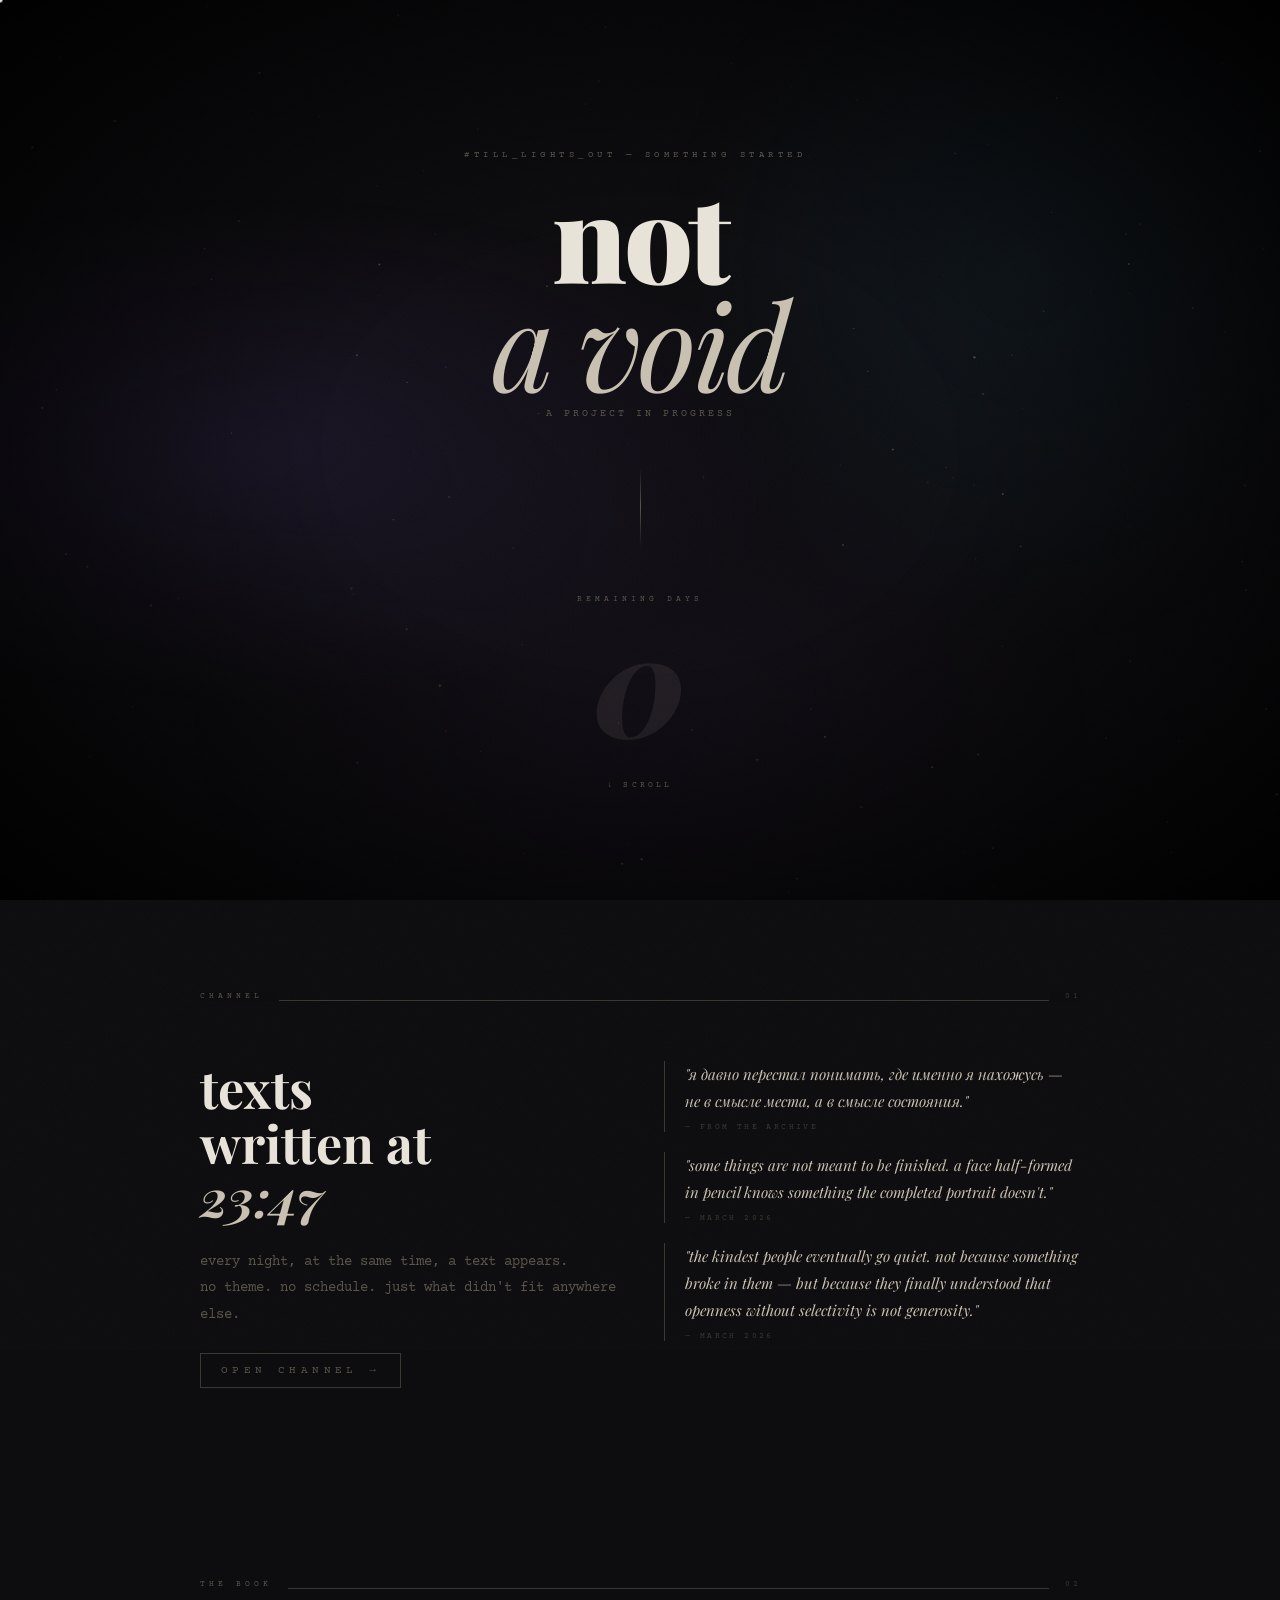
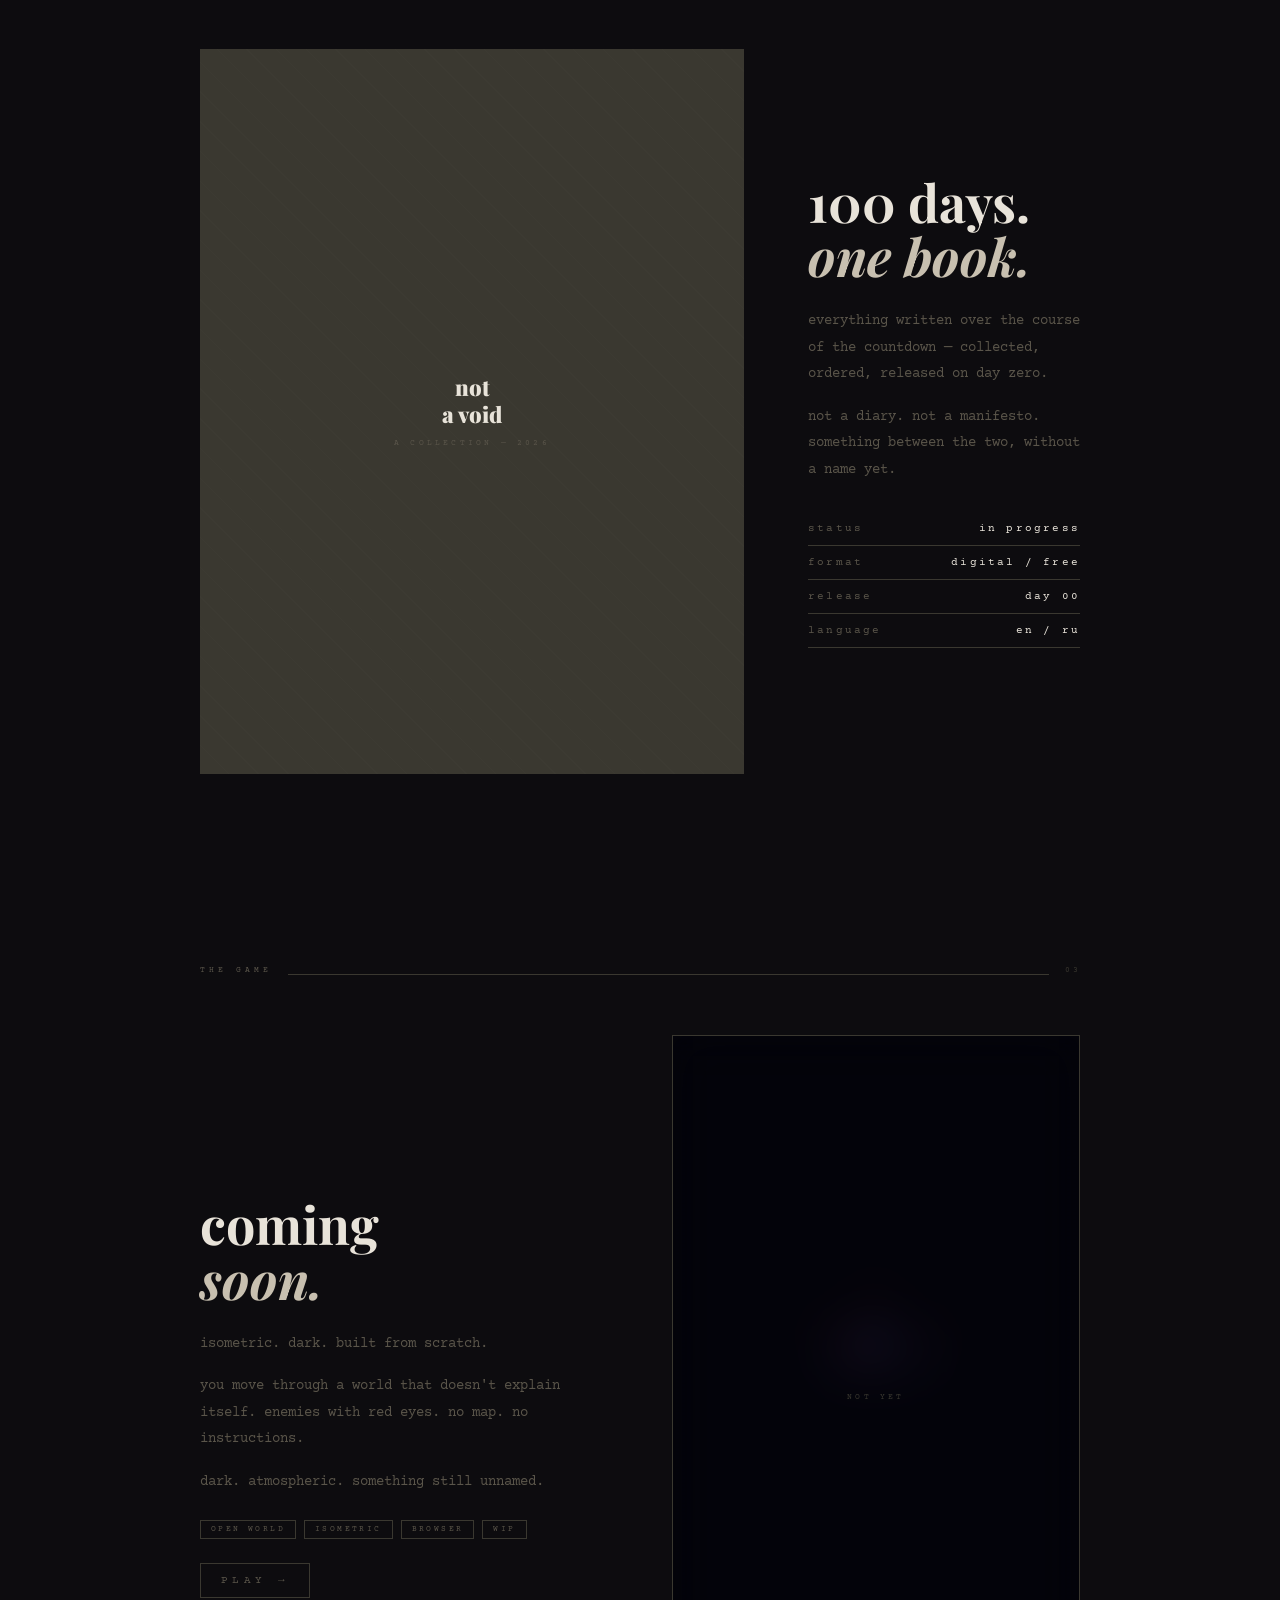
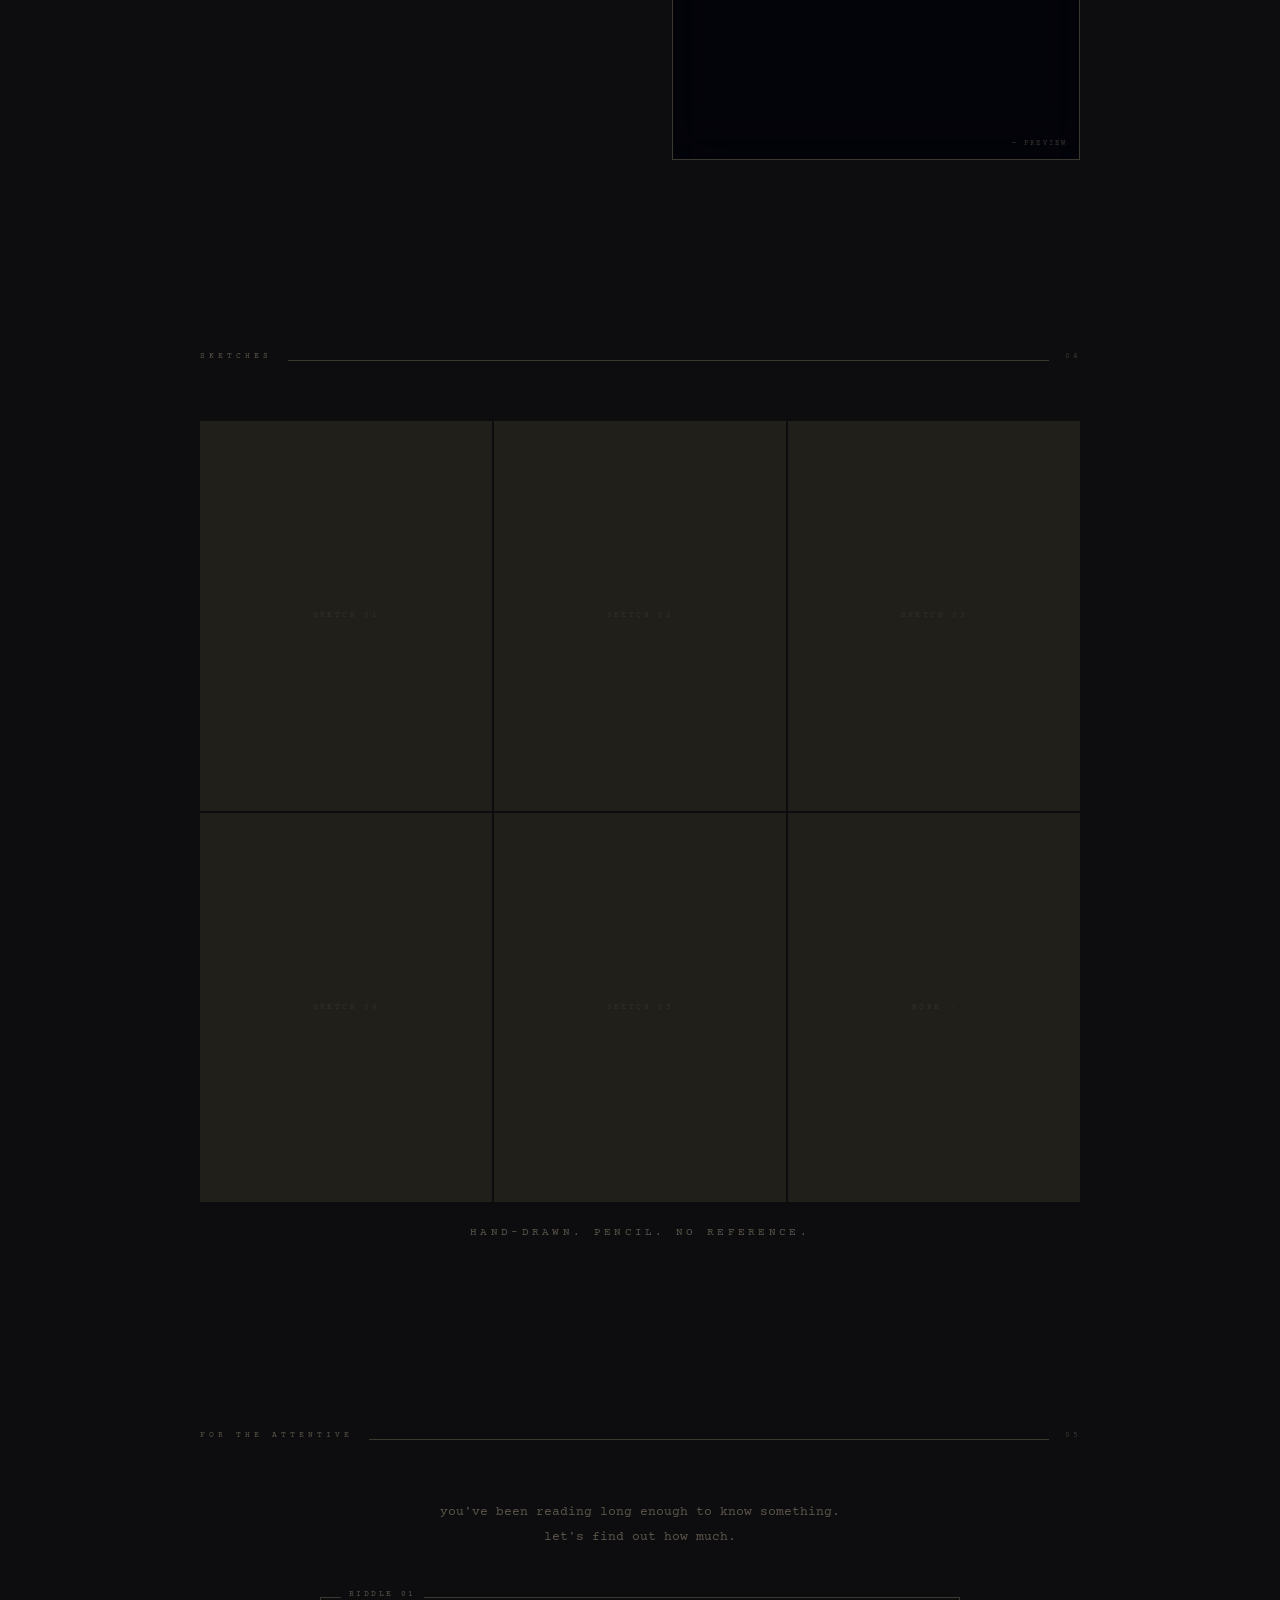
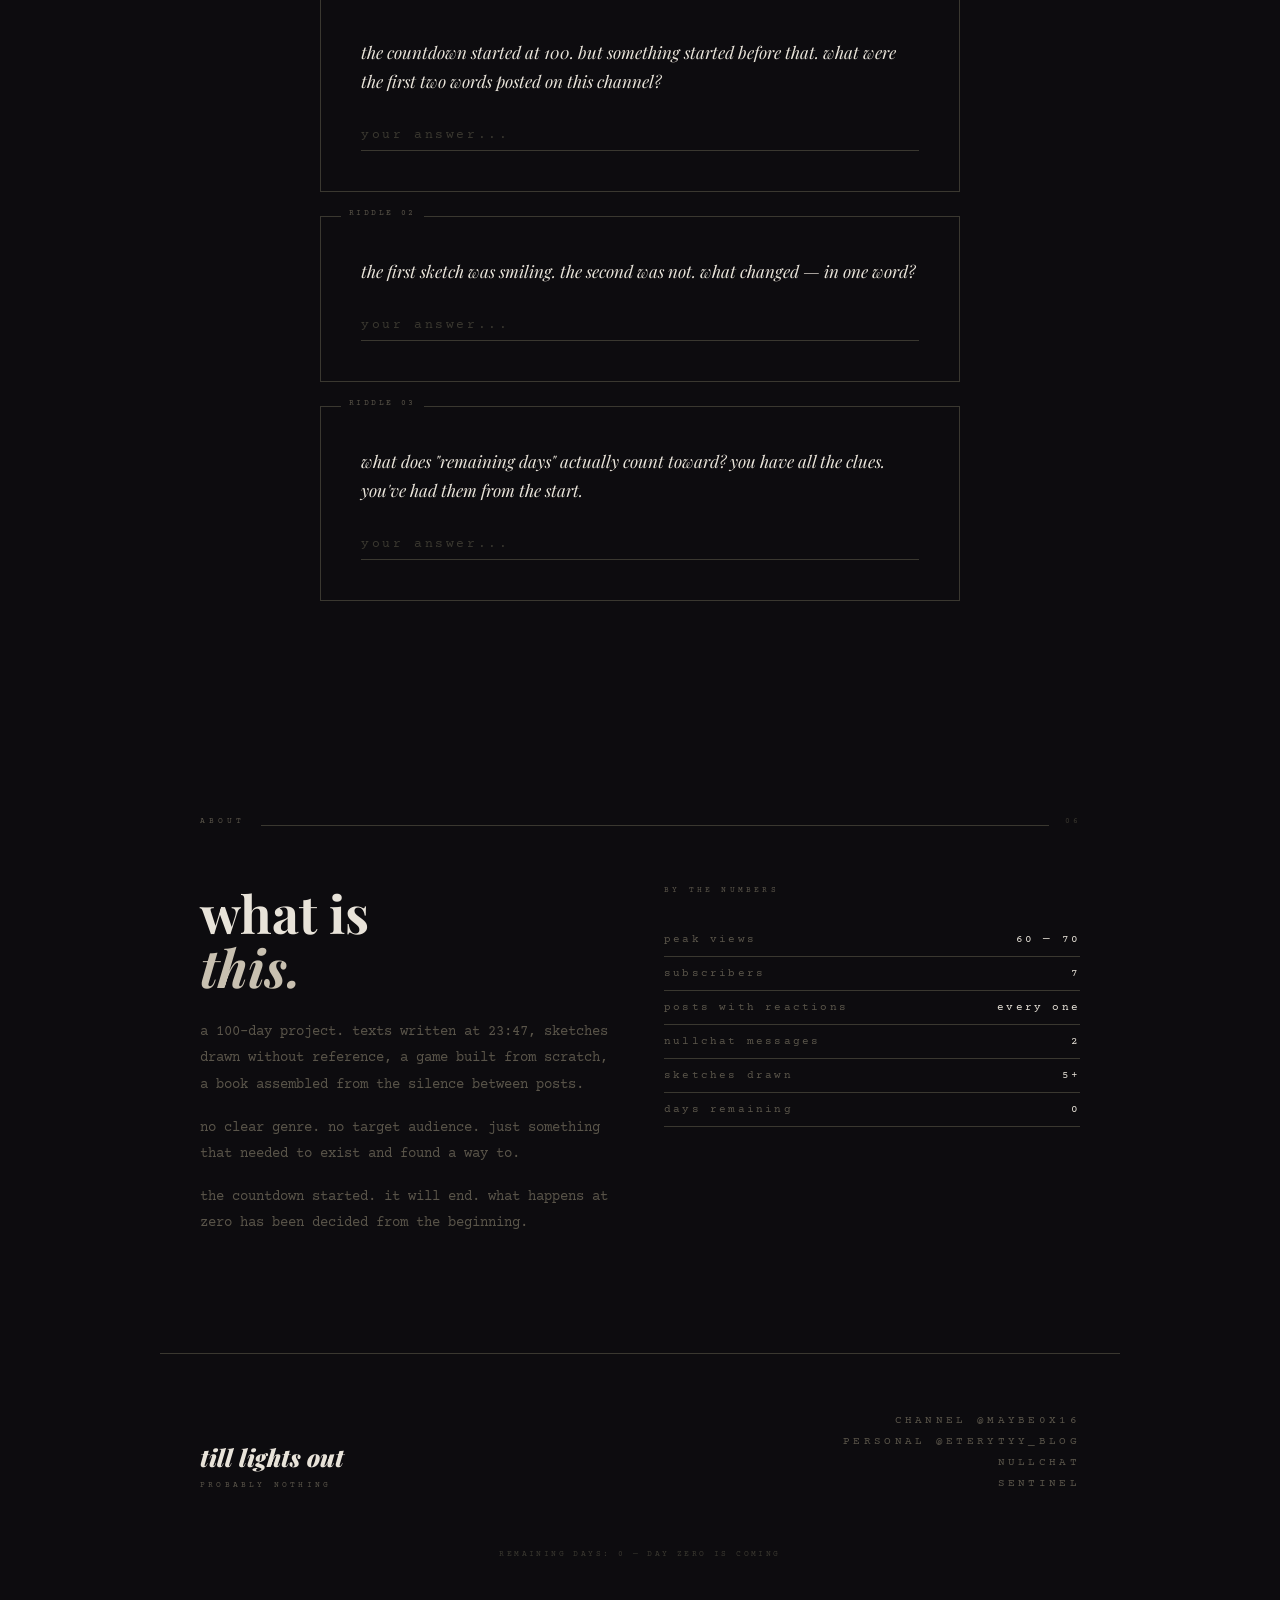
==== commit 3e935f39: "main site" ====
--- a/index.html
+++ b/index.html
@@ -10,7 +10,7 @@
 *,*::before,*::after{margin:0;padding:0;box-sizing:border-box}
 
 :root{
-  --bg:#0a0a09;
+  --bg:#0d0c0f;
   --paper:#e8e3d9;
   --dim:#3a3830;
   --muted:#5a554a;
@@ -25,6 +25,25 @@
   font-family:'Courier Prime',monospace;
   overflow-x:hidden;
   cursor:none;
+}
+
+/* ambient bg gradient */
+body::before{
+  content:'';
+  position:fixed;
+  inset:0;
+  z-index:0;
+  background:
+    radial-gradient(ellipse 60% 40% at 20% 50%, rgba(40,30,60,0.5) 0%, transparent 70%),
+    radial-gradient(ellipse 40% 60% at 80% 30%, rgba(20,40,50,0.4) 0%, transparent 70%),
+    radial-gradient(ellipse 50% 50% at 50% 80%, rgba(30,20,40,0.3) 0%, transparent 70%);
+  pointer-events:none;
+  animation:ambientShift 12s ease-in-out infinite alternate;
+}
+@keyframes ambientShift{
+  0%{opacity:0.6}
+  50%{opacity:1}
+  100%{opacity:0.7}
 }
 
 ::-webkit-scrollbar{width:2px}
@@ -132,12 +151,12 @@
 .two-col{display:grid;grid-template-columns:1fr 1fr;gap:48px;align-items:start}
 .big-head{font-family:'Playfair Display',serif;font-size:clamp(32px,5vw,52px);font-weight:700;line-height:1.05;margin-bottom:24px}
 .big-head em{font-style:italic;color:var(--accent)}
-.body-text{font-size:12px;line-height:1.9;color:var(--muted);margin-bottom:16px}
+.body-text{font-size:14px;line-height:1.9;color:var(--muted);margin-bottom:16px}
 .excerpt{border-left:1px solid var(--dim);padding-left:20px;margin-bottom:20px}
-.excerpt p{font-family:'Playfair Display',serif;font-style:italic;font-size:13px;line-height:1.8;color:var(--accent)}
+.excerpt p{font-family:'Playfair Display',serif;font-style:italic;font-size:15px;line-height:1.8;color:var(--accent)}
 .excerpt span{display:block;margin-top:8px;font-size:8px;letter-spacing:0.3em;color:var(--dim);text-transform:uppercase}
 .btn{
-  display:inline-block;font-size:9px;letter-spacing:0.4em;
+  display:inline-block;font-size:11px;letter-spacing:0.4em;
   text-transform:uppercase;color:var(--muted);text-decoration:none;
   border:1px solid var(--dim);padding:10px 20px;
   transition:all 0.3s;margin-top:8px;font-family:'Courier Prime',monospace;
@@ -158,7 +177,7 @@
 .book-cover-title{font-family:'Playfair Display',serif;font-size:22px;font-weight:900;color:var(--paper);text-align:center;padding:0 20px;line-height:1.2;position:relative;z-index:1}
 .book-cover-sub{font-size:8px;letter-spacing:0.4em;color:var(--muted);text-transform:uppercase;position:relative;z-index:1}
 .meta-table{margin-top:28px;display:flex;flex-direction:column;gap:0}
-.meta-row{display:flex;justify-content:space-between;font-size:9px;letter-spacing:0.2em;padding:10px 0;border-bottom:1px solid var(--dim)}
+.meta-row{display:flex;justify-content:space-between;font-size:11px;letter-spacing:0.2em;padding:10px 0;border-bottom:1px solid var(--dim)}
 .meta-row span:first-child{color:var(--muted)}
 .meta-row span:last-child{color:var(--paper)}
 
@@ -181,18 +200,18 @@
 .gitem::after{content:'';position:absolute;inset:0;background:rgba(0,0,0,0.45);transition:opacity 0.4s}
 .gitem:hover::after{opacity:0}
 .gitem-inner{width:100%;height:100%;display:flex;align-items:center;justify-content:center;font-size:8px;letter-spacing:0.3em;color:var(--muted);text-transform:uppercase}
-.gallery-caption{text-align:center;font-size:9px;letter-spacing:0.3em;color:var(--muted);text-transform:uppercase;margin-top:24px}
+.gallery-caption{text-align:center;font-size:11px;letter-spacing:0.3em;color:var(--muted);text-transform:uppercase;margin-top:24px}
 
 /* RIDDLES */
-.riddle-intro{font-size:11px;line-height:1.9;color:var(--muted);margin-bottom:48px;text-align:center;max-width:500px;margin-left:auto;margin-right:auto}
+.riddle-intro{font-size:13px;line-height:1.9;color:var(--muted);margin-bottom:48px;text-align:center;max-width:500px;margin-left:auto;margin-right:auto}
 .riddle-block{border:1px solid var(--dim);padding:40px;margin-bottom:24px;position:relative;max-width:640px;margin-left:auto;margin-right:auto;transition:border-color 0.3s}
 .riddle-block:hover{border-color:var(--muted)}
 .riddle-num{position:absolute;top:-8px;left:20px;font-size:8px;letter-spacing:0.3em;color:var(--muted);background:var(--bg);padding:0 8px;text-transform:uppercase}
-.riddle-q{font-family:'Playfair Display',serif;font-style:italic;font-size:15px;line-height:1.7;color:var(--paper);margin-bottom:24px}
-.riddle-input{width:100%;background:transparent;border:none;border-bottom:1px solid var(--dim);color:var(--paper);font-family:'Courier Prime',monospace;font-size:11px;letter-spacing:0.2em;padding:8px 0;outline:none;transition:border-color 0.3s}
+.riddle-q{font-family:'Playfair Display',serif;font-style:italic;font-size:17px;line-height:1.7;color:var(--paper);margin-bottom:24px}
+.riddle-input{width:100%;background:transparent;border:none;border-bottom:1px solid var(--dim);color:var(--paper);font-family:'Courier Prime',monospace;font-size:13px;letter-spacing:0.2em;padding:8px 0;outline:none;transition:border-color 0.3s}
 .riddle-input::placeholder{color:var(--dim)}
 .riddle-input:focus{border-color:var(--accent)}
-.riddle-feedback{display:none;margin-top:14px;font-size:9px;letter-spacing:0.25em;text-transform:uppercase}
+.riddle-feedback{display:none;margin-top:14px;font-size:11px;letter-spacing:0.25em;text-transform:uppercase}
 .riddle-feedback.show{display:block;color:var(--accent)}
 .riddle-feedback.wrong{display:block;color:#7a3535}
 
@@ -202,7 +221,7 @@
 .footer-title{font-family:'Playfair Display',serif;font-size:24px;font-weight:900;font-style:italic;color:var(--paper)}
 .footer-sub{font-size:8px;letter-spacing:0.4em;color:var(--muted);text-transform:uppercase}
 .footer-links{display:flex;flex-direction:column;gap:8px;align-items:flex-end}
-.footer-links a{font-size:9px;letter-spacing:0.3em;color:var(--muted);text-decoration:none;text-transform:uppercase;transition:color 0.3s}
+.footer-links a{font-size:11px;letter-spacing:0.3em;color:var(--muted);text-decoration:none;text-transform:uppercase;transition:color 0.3s}
 .footer-links a:hover{color:var(--paper)}
 .footer-copy{position:relative;z-index:10;text-align:center;font-size:8px;letter-spacing:0.3em;color:var(--dim);text-transform:uppercase;padding-bottom:40px}
 
@@ -437,6 +456,32 @@
   </div>
 </div>
 
+<!-- ABOUT + STATS -->
+<div class="wrap">
+  <div class="rule" data-label="about" data-num="06"></div>
+  <div class="two-col reveal">
+    <div>
+      <h2 class="big-head">what is<br><em>this.</em></h2>
+      <p class="body-text">a 100-day project. texts written at 23:47, sketches drawn without reference, a game built from scratch, a book assembled from the silence between posts.</p>
+      <p class="body-text">no clear genre. no target audience. just something that needed to exist and found a way to.</p>
+      <p class="body-text">the countdown started. it will end. what happens at zero has been decided from the beginning.</p>
+    </div>
+    <div>
+      <div style="margin-bottom:32px;">
+        <p style="font-size:8px;letter-spacing:0.4em;color:var(--muted);text-transform:uppercase;margin-bottom:16px;">by the numbers</p>
+        <div class="meta-table">
+          <div class="meta-row"><span>peak views</span><span>60 — 70</span></div>
+          <div class="meta-row"><span>subscribers</span><span>7</span></div>
+          <div class="meta-row"><span>posts with reactions</span><span>every one</span></div>
+          <div class="meta-row"><span>nullchat messages</span><span>2</span></div>
+          <div class="meta-row"><span>sketches drawn</span><span>5+</span></div>
+          <div class="meta-row"><span>days remaining</span><span id="statsNum">36</span></div>
+        </div>
+      </div>
+    </div>
+  </div>
+</div>
+
 <!-- FOOTER -->
 <footer class="reveal">
   <div class="footer-l">
@@ -637,6 +682,8 @@
   const diff=Math.max(0,Math.ceil((endDate-new Date())/(1000*60*60*24)));
   document.getElementById('heroNum').textContent=diff;
   document.getElementById('footerNum').textContent=diff;
+  const s=document.getElementById('statsNum');
+  if(s) s.textContent=diff;
 }
 updateCountdown();
 setInterval(updateCountdown,60000);
@@ -718,3120 +765,4 @@
 },3*60*1000);
 </script>
 </body>
-</html>  background: var(--paper);
-  border-radius: 50%;
-  pointer-events: none;
-  z-index: 9999;
-  transform: translate(-50%, -50%);
-  mix-blend-mode: difference;
-}
-
-#canvas {
-  position: fixed;
-  inset: 0;
-  z-index: 0;
-  pointer-events: none;
-}
-
-.noise {
-  position: fixed;
-  inset: -50%;
-  z-index: 1;
-  pointer-events: none;
-  opacity: 0.025;
-  animation: noiseAnim 0.15s steps(1) infinite;
-  background-image: url("data:image/svg+xml,%3Csvg viewBox='0 0 300 300' xmlns='http://www.w3.org/2000/svg'%3E%3Cfilter id='n'%3E%3CfeTurbulence type='fractalNoise' baseFrequency='0.85' numOctaves='4' stitchTiles='stitch'/%3E%3C/filter%3E%3Crect width='100%25' height='100%25' filter='url(%23n)'/%3E%3C/svg%3E");
-  background-size: 300px 300px;
-}
-@keyframes noiseAnim {
-  0%{transform:translate(0,0)}20%{transform:translate(-3%,-2%)}40%{transform:translate(2%,3%)}60%{transform:translate(-2%,1%)}80%{transform:translate(3%,-3%)}
-}
-
-.vignette {
-  position: fixed;
-  inset: 0; z-index: 2;
-  pointer-events: none;
-  background: radial-gradient(ellipse at center, transparent 35%, rgba(0,0,0,0.9) 100%);
-}
-
-/* HERO */
-#hero {
-  position: relative;
-  height: 100vh;
-  display: flex;
-  flex-direction: column;
-  align-items: center;
-  justify-content: center;
-  z-index: 10;
-  text-align: center;
-  padding: 0 20px;
-}
-
-.hero-eyebrow {
-  font-size: 9px;
-  letter-spacing: 0.5em;
-  color: var(--muted);
-  text-transform: uppercase;
-  opacity: 0;
-  animation: fadeIn 1s ease forwards 0.4s;
-}
-
-.hero-title {
-  font-family: 'Playfair Display', serif;
-  font-size: clamp(52px, 12vw, 120px);
-  font-weight: 900;
-  line-height: 0.9;
-  letter-spacing: -0.03em;
-  color: var(--paper);
-  margin: 20px 0 12px;
-  opacity: 0;
-  animation: fadeUp 1.2s ease forwards 0.7s;
-}
-
-.hero-title em {
-  font-style: italic;
-  font-weight: 400;
-  color: var(--accent);
-}
-
-.hero-sub {
-  font-size: 10px;
-  letter-spacing: 0.3em;
-  color: var(--muted);
-  text-transform: uppercase;
-  opacity: 0;
-  animation: fadeIn 1s ease forwards 1.3s;
-}
-
-.hero-divider {
-  width: 1px; height: 80px;
-  background: linear-gradient(to bottom, transparent, var(--muted), transparent);
-  margin: 48px auto;
-  opacity: 0;
-  animation: fadeIn 1s ease forwards 1.8s;
-}
-
-.hero-counter {
-  display: flex;
-  flex-direction: column;
-  align-items: center;
-  gap: 6px;
-  opacity: 0;
-  animation: fadeIn 1s ease forwards 2.2s;
-}
-
-.hero-counter-label {
-  font-size: 8px;
-  letter-spacing: 0.5em;
-  color: var(--muted);
-  text-transform: uppercase;
-}
-
-.hero-counter-num {
-  font-family: 'Playfair Display', serif;
-  font-size: clamp(72px, 15vw, 140px);
-  font-weight: 900;
-  font-style: italic;
-  color: var(--paper);
-  opacity: 0.08;
-  line-height: 1;
-  transition: opacity 0.5s;
-  user-select: none;
-}
-
-.hero-counter-num:hover { opacity: 0.5; }
-
-.scroll-hint {
-  position: absolute;
-  bottom: 100px;
-  left: 50%;
-  transform: translateX(-50%);
-  font-size: 8px;
-  letter-spacing: 0.4em;
-  color: var(--muted);
-  text-transform: uppercase;
-  opacity: 0;
-  animation: fadeIn 1s ease forwards 3.5s, bob 2s ease-in-out infinite 4s;
-  white-space: nowrap;
-}
-
-@keyframes bob {
-  0%,100%{transform:translateX(-50%) translateY(0)}
-  50%{transform:translateX(-50%) translateY(4px)}
-}
-
-/* SECTIONS */
-.wrap {
-  position: relative;
-  z-index: 10;
-  padding: 100px 40px;
-  max-width: 960px;
-  margin: 0 auto;
-}
-
-.rule {
-  width: 100%; height: 1px;
-  background: var(--dim);
-  margin-bottom: 60px;
-  position: relative;
-}
-
-.rule::before {
-  content: attr(data-label);
-  position: absolute;
-  top: -8px; left: 0;
-  font-size: 8px;
-  letter-spacing: 0.5em;
-  color: var(--muted);
-  text-transform: uppercase;
-  background: var(--bg);
-  padding-right: 16px;
-}
-
-.rule::after {
-  content: attr(data-num);
-  position: absolute;
-  top: -8px; right: 0;
-  font-size: 8px;
-  letter-spacing: 0.3em;
-  color: var(--dim);
-  background: var(--bg);
-  padding-left: 16px;
-}
-
-/* CHANNEL */
-.two-col { display: grid; grid-template-columns: 1fr 1fr; gap: 48px; align-items: start; }
-
-.big-head {
-  font-family: 'Playfair Display', serif;
-  font-size: clamp(32px, 5vw, 52px);
-  font-weight: 700;
-  line-height: 1.05;
-  margin-bottom: 24px;
-}
-.big-head em { font-style: italic; color: var(--accent); }
-
-.body-text { font-size: 12px; line-height: 1.9; color: var(--muted); margin-bottom: 16px; }
-
-.excerpt {
-  border-left: 1px solid var(--dim);
-  padding-left: 20px;
-  margin-bottom: 20px;
-}
-.excerpt p {
-  font-family: 'Playfair Display', serif;
-  font-style: italic;
-  font-size: 13px;
-  line-height: 1.8;
-  color: var(--accent);
-}
-.excerpt span {
-  display: block;
-  margin-top: 8px;
-  font-size: 8px;
-  letter-spacing: 0.3em;
-  color: var(--dim);
-  text-transform: uppercase;
-}
-
-.btn {
-  display: inline-block;
-  font-size: 9px;
-  letter-spacing: 0.4em;
-  text-transform: uppercase;
-  color: var(--muted);
-  text-decoration: none;
-  border: 1px solid var(--dim);
-  padding: 10px 20px;
-  transition: all 0.3s;
-  margin-top: 8px;
-  font-family: 'Courier Prime', monospace;
-}
-.btn:hover { color: var(--paper); border-color: var(--accent); background: rgba(200,192,176,0.04); }
-
-/* BOOK */
-.book-grid { display: grid; grid-template-columns: 2fr 1fr; gap: 64px; align-items: center; }
-
-.book-cover {
-  aspect-ratio: 3/4;
-  background: var(--dim);
-  display: flex;
-  flex-direction: column;
-  align-items: center;
-  justify-content: center;
-  gap: 12px;
-  position: relative;
-  overflow: hidden;
-}
-.book-cover::before {
-  content: '';
-  position: absolute; inset: 0;
-  background: repeating-linear-gradient(45deg, transparent, transparent 20px, rgba(255,255,255,0.012) 20px, rgba(255,255,255,0.012) 21px);
-}
-.book-cover-title {
-  font-family: 'Playfair Display', serif;
-  font-size: 22px; font-weight: 900;
-  color: var(--paper);
-  text-align: center;
-  padding: 0 20px; line-height: 1.2;
-  position: relative; z-index: 1;
-}
-.book-cover-sub {
-  font-size: 8px; letter-spacing: 0.4em;
-  color: var(--muted); text-transform: uppercase;
-  position: relative; z-index: 1;
-}
-
-.meta-table { margin-top: 28px; display: flex; flex-direction: column; gap: 0; }
-.meta-row {
-  display: flex; justify-content: space-between;
-  font-size: 9px; letter-spacing: 0.2em;
-  padding: 10px 0;
-  border-bottom: 1px solid var(--dim);
-}
-.meta-row span:first-child { color: var(--muted); }
-.meta-row span:last-child { color: var(--paper); }
-
-/* GAME */
-.game-grid { display: grid; grid-template-columns: 1fr 1fr; gap: 64px; align-items: center; }
-
-.game-screen {
-  aspect-ratio: 9/16;
-  background: #050508;
-  border: 1px solid var(--dim);
-  position: relative;
-  overflow: hidden;
-}
-.game-screen canvas { width: 100%; height: 100%; display: block; }
-.game-scanline {
-  position: absolute; inset: 0;
-  background: repeating-linear-gradient(0deg, transparent, transparent 3px, rgba(0,0,0,0.08) 3px, rgba(0,0,0,0.08) 4px);
-  pointer-events: none; z-index: 2;
-}
-.game-label {
-  position: absolute; bottom: 12px; right: 12px;
-  font-size: 7px; letter-spacing: 0.3em;
-  color: var(--dim); text-transform: uppercase; z-index: 3;
-}
-
-.tags { display: flex; flex-wrap: wrap; gap: 8px; margin-top: 24px; }
-.tag {
-  font-size: 8px; letter-spacing: 0.3em;
-  color: var(--muted); border: 1px solid var(--dim);
-  padding: 4px 10px; text-transform: uppercase;
-}
-
-/* GALLERY */
-.gallery { display: grid; grid-template-columns: repeat(3, 1fr); gap: 2px; }
-.gitem {
-  aspect-ratio: 3/4;
-  background: var(--dim);
-  position: relative;
-  overflow: hidden;
-}
-.gitem::after {
-  content: ''; position: absolute; inset: 0;
-  background: rgba(0,0,0,0.45);
-  transition: opacity 0.4s;
-}
-.gitem:hover::after { opacity: 0; }
-.gitem-inner {
-  width: 100%; height: 100%;
-  display: flex; align-items: center; justify-content: center;
-  font-size: 8px; letter-spacing: 0.3em;
-  color: var(--muted); text-transform: uppercase;
-}
-.gallery-caption {
-  text-align: center;
-  font-size: 9px; letter-spacing: 0.3em;
-  color: var(--muted); text-transform: uppercase;
-  margin-top: 24px;
-}
-
-/* RIDDLES */
-.riddle-intro {
-  font-size: 11px; line-height: 1.9;
-  color: var(--muted); margin-bottom: 48px;
-  text-align: center; max-width: 500px; margin-left: auto; margin-right: auto;
-}
-.riddle-block {
-  border: 1px solid var(--dim);
-  padding: 40px; margin-bottom: 24px;
-  position: relative; max-width: 640px; margin-left: auto; margin-right: auto;
-  transition: border-color 0.3s;
-}
-.riddle-block:hover { border-color: var(--muted); }
-.riddle-num {
-  position: absolute; top: -8px; left: 20px;
-  font-size: 8px; letter-spacing: 0.3em;
-  color: var(--muted); background: var(--bg);
-  padding: 0 8px; text-transform: uppercase;
-}
-.riddle-q {
-  font-family: 'Playfair Display', serif;
-  font-style: italic; font-size: 15px;
-  line-height: 1.7; color: var(--paper); margin-bottom: 24px;
-}
-.riddle-input {
-  width: 100%; background: transparent;
-  border: none; border-bottom: 1px solid var(--dim);
-  color: var(--paper); font-family: 'Courier Prime', monospace;
-  font-size: 11px; letter-spacing: 0.2em;
-  padding: 8px 0; outline: none; transition: border-color 0.3s;
-}
-.riddle-input::placeholder { color: var(--dim); }
-.riddle-input:focus { border-color: var(--accent); }
-.riddle-feedback {
-  display: none; margin-top: 14px;
-  font-size: 9px; letter-spacing: 0.25em; text-transform: uppercase;
-}
-.riddle-feedback.show { display: block; color: var(--accent); }
-.riddle-feedback.wrong { display: block; color: #7a3535; }
-
-/* FOOTER */
-footer {
-  position: relative; z-index: 10;
-  padding: 60px 40px;
-  max-width: 960px; margin: 0 auto;
-  display: flex; justify-content: space-between; align-items: flex-end;
-  border-top: 1px solid var(--dim);
-}
-.footer-l { display: flex; flex-direction: column; gap: 8px; }
-.footer-title {
-  font-family: 'Playfair Display', serif;
-  font-size: 24px; font-weight: 900; font-style: italic; color: var(--paper);
-}
-.footer-sub { font-size: 8px; letter-spacing: 0.4em; color: var(--muted); text-transform: uppercase; }
-.footer-links { display: flex; flex-direction: column; gap: 8px; align-items: flex-end; }
-.footer-links a {
-  font-size: 9px; letter-spacing: 0.3em;
-  color: var(--muted); text-decoration: none;
-  text-transform: uppercase; transition: color 0.3s;
-}
-.footer-links a:hover { color: var(--paper); }
-.footer-copy {
-  position: relative; z-index: 10;
-  text-align: center;
-  font-size: 8px; letter-spacing: 0.3em;
-  color: var(--dim); text-transform: uppercase;
-  padding-bottom: 40px;
-}
-
-/* ANIMATIONS */
-@keyframes fadeIn { from{opacity:0} to{opacity:1} }
-@keyframes fadeUp { from{opacity:0;transform:translateY(16px)} to{opacity:1;transform:translateY(0)} }
-
-.reveal { opacity:0; transform:translateY(20px); transition: opacity 0.8s ease, transform 0.8s ease; }
-.reveal.visible { opacity:1; transform:translateY(0); }
-
-@media(max-width:700px) {
-  .two-col, .book-grid, .game-grid { grid-template-columns: 1fr; }
-  .gallery { grid-template-columns: repeat(2,1fr); }
-  footer { flex-direction: column; gap: 24px; align-items: flex-start; }
-  .footer-links { align-items: flex-start; }
-}
-/* SECRETS */
-.secret-overlay {
-  display: none;
-  position: fixed;
-  inset: 0;
-  z-index: 1000;
-  background: rgba(0,0,0,0);
-  align-items: center;
-  justify-content: center;
-  flex-direction: column;
-  gap: 24px;
-  padding: 40px;
-  text-align: center;
-  transition: background 0.6s ease;
-}
-.secret-overlay.active { background: rgba(0,0,0,0.97); }
-.secret-inner {
-  opacity: 0;
-  transform: translateY(8px);
-  transition: opacity 0.8s ease 0.4s, transform 0.8s ease 0.4s;
-}
-.secret-overlay.active .secret-inner { opacity: 1; transform: translateY(0); }
-.secret-text {
-  font-family: 'Playfair Display', serif;
-  font-style: italic;
-  font-size: clamp(16px, 2.5vw, 26px);
-  color: #e8e3d9;
-  line-height: 1.9;
-  max-width: 480px;
-  position: relative;
-}
-.secret-text::before {
-  content: '';
-  position: absolute;
-  inset: -20px;
-  background: repeating-linear-gradient(0deg, transparent, transparent 2px, rgba(255,255,255,0.01) 2px, rgba(255,255,255,0.01) 4px);
-  pointer-events: none;
-  animation: scanReveal 1.2s ease forwards;
-}
-@keyframes scanReveal {
-  0% { opacity: 1; transform: translateY(-100%); }
-  100% { opacity: 0; transform: translateY(100%); }
-}
-@keyframes glitchIn {
-  0%   { clip-path: inset(40% 0 60% 0); transform: translate(-4px, 0); opacity: 0.3; }
-  20%  { clip-path: inset(10% 0 85% 0); transform: translate(4px, 0);  opacity: 0.6; }
-  40%  { clip-path: inset(60% 0 20% 0); transform: translate(-2px, 0); opacity: 0.4; }
-  60%  { clip-path: inset(80% 0 5% 0);  transform: translate(2px, 0);  opacity: 0.7; }
-  80%  { clip-path: inset(0% 0 90% 0);  transform: translate(0, 0);    opacity: 0.9; }
-  100% { clip-path: inset(0% 0 0% 0);   transform: translate(0, 0);    opacity: 1; }
-}
-.secret-text.glitching { animation: glitchIn 0.6s steps(1) forwards; }
-.secret-close {
-  font-size: 8px;
-  letter-spacing: 0.4em;
-  color: #2a2820;
-  text-transform: uppercase;
-  margin-top: 20px;
-  opacity: 0;
-  transition: opacity 0.5s ease 1.4s, color 0.3s;
-}
-.secret-overlay.active .secret-close { opacity: 1; }
-.secret-close:hover { color: #5a554a; }
-
-/* LIGHTS OUT */
-#lightsOut.fading { background: rgba(0,0,0,0.97) !important; pointer-events:all; }
-#lightsOut.fading #lightsOutText { opacity: 1 !important; transition-delay: 18s !important; }
-
-</style>
-</head>
-<body>
-
-<div class="cursor" id="cursor"></div>
-<canvas id="canvas"></canvas>
-<div class="noise"></div>
-<div class="vignette"></div>
-
-<!-- HERO -->
-<div id="hero">
-  <span class="hero-eyebrow">#till_lights_out — something started<span id="dot" style="cursor:none;user-select:none;opacity:0.15;">.</span></span>
-  <h1 class="hero-title">not<br><em>a void</em></h1>
-  <span class="hero-sub">a project in progress</span>
-  <div class="hero-divider"></div>
-  <div class="hero-counter">
-    <span class="hero-counter-label">remaining days</span>
-    <div class="hero-counter-num" id="heroNum">36</div>
-  </div>
-  <span class="scroll-hint">↓ scroll</span>
-</div>
-
-<!-- CHANNEL -->
-<div class="wrap">
-  <div class="rule" data-label="channel" data-num="01"></div>
-  <div class="two-col reveal">
-    <div>
-      <h2 class="big-head">texts<br>written at<br><em>23:47</em></h2>
-      <p class="body-text">every night, at the same time, a text appears.<br>no theme. no schedule. just what didn't fit anywhere else.</p>
-    <a href="https://t.me/maybe0x16" target="_blank" class="btn">open channel →</a>
-    </div>
-    <div>
-      <div class="excerpt">
-        <p>"я давно перестал понимать, где именно я нахожусь — не в смысле места, а в смысле состояния."</p>
-        <span>— from the archive</span>
-      </div>
-      <div class="excerpt">
-        <p>"some things are not meant to be finished. a face half-formed in pencil knows something the completed portrait doesn't."</p>
-        <span>— march 2026</span>
-      </div>
-      <div class="excerpt">
-        <p>"the kindest people eventually go quiet. not because something broke in them — but because they finally understood that openness without selectivity is not generosity."</p>
-        <span>— march 2026</span>
-      </div>
-    </div>
-  </div>
-</div>
-
-<!-- BOOK -->
-<div class="wrap">
-  <div class="rule" data-label="the book" data-num="02"></div>
-  <div class="book-grid reveal">
-    <div class="book-cover">
-      <div class="book-cover-title">not<br>a void</div>
-      <div class="book-cover-sub">a collection — 2026</div>
-    </div>
-    <div>
-      <h2 class="big-head">100 days.<br><em>one book.</em></h2>
-      <p class="body-text">everything written over the course of the countdown — collected, ordered, released on day zero.</p>
-      <p class="body-text">not a diary. not a manifesto. something between the two, without a name yet.</p>
-      <div class="meta-table">
-        <div class="meta-row"><span>status</span><span>in progress</span></div>
-        <div class="meta-row"><span>format</span><span>digital / free</span></div>
-        <div class="meta-row"><span>release</span><span>day 00</span></div>
-        <div class="meta-row"><span>language</span><span>en / ru</span></div>
-      </div>
-    </div>
-  </div>
-</div>
-
-<!-- GAME -->
-<div class="wrap">
-  <div class="rule" data-label="the game" data-num="03"></div>
-  <div class="game-grid reveal">
-    <div>
-      <h2 class="big-head">coming<br><em>soon.</em></h2>
-      <p class="body-text">isometric. dark. built from scratch.</p>
-      <p class="body-text">you move through a world that doesn't explain itself. enemies with red eyes. no map. no instructions.</p>
-      <p class="body-text">dark. atmospheric. something still unnamed.</p>
-      <div class="tags">
-        <span class="tag">open world</span>
-        <span class="tag">isometric</span>
-        <span class="tag">browser</span>
-        <span class="tag">wip</span>
-      </div>
-      <a href="game.html" class="btn" style="margin-top:24px;">play →</a>
-    </div>
-    <div class="game-screen" id="gameScreen">
-      <canvas id="gameCanvas"></canvas>
-      <div class="game-scanline"></div>
-      <div id="gameBlur" style="position:absolute;inset:0;z-index:3;backdrop-filter:blur(12px);-webkit-backdrop-filter:blur(12px);transition:backdrop-filter 0.5s ease;pointer-events:none;"></div>
-      <div id="gameHint" style="position:absolute;inset:0;z-index:4;display:flex;align-items:center;justify-content:center;pointer-events:none;transition:opacity 0.4s;">
-        <span style="font-size:8px;letter-spacing:0.4em;color:#3a3830;text-transform:uppercase;">not yet</span>
-      </div>
-      <div class="game-label">— preview</div>
-    </div>
-  </div>
-</div>
-
-<!-- GALLERY -->
-<div class="wrap">
-  <div class="rule" data-label="sketches" data-num="04"></div>
-  <div class="gallery reveal">
-    <div class="gitem"><div class="gitem-inner">sketch 01</div></div>
-    <div class="gitem"><div class="gitem-inner">sketch 02</div></div>
-    <div class="gitem"><div class="gitem-inner">sketch 03</div></div>
-    <div class="gitem"><div class="gitem-inner">sketch 04</div></div>
-    <div class="gitem"><div class="gitem-inner">sketch 05</div></div>
-    <div class="gitem"><div class="gitem-inner">more →</div></div>
-  </div>
-  <p class="gallery-caption">hand-drawn. pencil. no reference.</p>
-</div>
-
-<!-- RIDDLES -->
-<div class="wrap">
-  <div class="rule" data-label="for the attentive" data-num="05"></div>
-  <p class="riddle-intro reveal">you've been reading long enough to know something.<br>let's find out how much.</p>
-
-  <div class="riddle-block reveal">
-    <span class="riddle-num">riddle 01</span>
-    <p class="riddle-q">the countdown started at 100. but something started before that. what were the first two words posted on this channel?</p>
-    <input class="riddle-input" type="text" placeholder="your answer..." id="r1" autocomplete="off">
-    <div class="riddle-feedback" id="r1f"></div>
-  </div>
-
-  <div class="riddle-block reveal">
-    <span class="riddle-num">riddle 02</span>
-    <p class="riddle-q">the first sketch was smiling. the second was not. what changed — in one word?</p>
-    <input class="riddle-input" type="text" placeholder="your answer..." id="r2" autocomplete="off">
-    <div class="riddle-feedback" id="r2f"></div>
-  </div>
-
-  <div class="riddle-block reveal">
-    <span class="riddle-num">riddle 03</span>
-    <p class="riddle-q">what does "remaining days" actually count toward? you have all the clues. you've had them from the start.</p>
-    <input class="riddle-input" type="text" placeholder="your answer..." id="r3" autocomplete="off">
-    <div class="riddle-feedback" id="r3f"></div>
-  </div>
-</div>
-
-<!-- FOOTER -->
-<footer class="reveal">
-  <div class="footer-l">
-    <span class="footer-title">till lights out</span>
-    <span class="footer-sub" id="probNothing" style="cursor:none;">probably nothing</span>
-  </div>
-  <div class="footer-links">
-    <a href="https://t.me/maybe0x16" target="_blank">channel @maybe0x16</a>
-    <a href="https://t.me/eterytyy_blog" target="_blank">personal @eterytyy_blog</a>
-    <a href="https://t.me/nullchat0x16_bot" target="_blank">nullchat</a>
-    <a href="https://t.me/sentinel0x16_bot" target="_blank">sentinel</a>
-  </div>
-</footer>
-<p class="footer-copy">remaining days: <span id="footerNum">36</span> — day zero is coming</p>
-
-<style>
-#lightsOut.fading { background: rgba(0,0,0,0.97) !important; pointer-events:all; }
-#lightsOut.fading #lightsOutText { opacity: 1 !important; transition-delay: 18s !important; }
-</style>
-
-<div id="secret1" class="secret-overlay">
-  <div class="secret-inner">
-    <p class="secret-text" id="s1text">"you weren't supposed to find this.<br>or maybe you were.<br><br>this was never just a countdown."</p>
-    <p class="secret-close">click anywhere to close</p>
-  </div>
-</div>
-
-<div id="secret2" class="secret-overlay">
-  <div class="secret-inner">
-    <p class="secret-text" id="s2text">"this was a social experiment.<br><br>you were part of it<br>from the first day.<br><br>thank you for participating."</p>
-    <p class="secret-close">click anywhere to close</p>
-  </div>
-</div>
-
-<div id="secret3" class="secret-overlay">
-  <div class="secret-inner">
-    <p class="secret-text" id="s3text">"she was never supposed to smile.<br><br>it just happened.<br><br>i left it because correcting it<br>would have been a kind of lie."</p>
-    <p class="secret-close">click anywhere to close</p>
-  </div>
-</div>
-
-<!-- LIGHTS OUT -->
-<div id="lightsOut" style="display:none;position:fixed;inset:0;z-index:2000;background:rgba(0,0,0,0);pointer-events:none;transition:background 25s ease;align-items:center;justify-content:center;">
-  <div id="lightsOutText" style="font-family:'Playfair Display',serif;font-style:italic;font-size:clamp(18px,3vw,28px);color:#e8e3d9;line-height:2;text-align:center;opacity:0;transition:opacity 6s ease;max-width:480px;padding:40px;">
-    "the lights went out.<br>but you're still here.<br>that means something."
-  </div>
-</div>
-
-<script>
-// cursor
-const cursor = document.getElementById('cursor');
-document.addEventListener('mousemove', e => {
-  cursor.style.left = e.clientX + 'px';
-  cursor.style.top = e.clientY + 'px';
-});
-
-// bg particles
-const canvas = document.getElementById('canvas');
-const ctx = canvas.getContext('2d');
-function resize() {
-  canvas.width = window.innerWidth;
-  canvas.height = window.innerHeight;
-}
-resize();
-window.addEventListener('resize', resize);
-
-class P {
-  constructor() { this.reset(true); }
-  reset(init) {
-    this.x = Math.random() * canvas.width;
-    this.y = init ? Math.random() * canvas.height : Math.random() * canvas.height;
-    this.r = Math.random() * 1 + 0.2;
-    this.vx = (Math.random()-0.5)*0.1;
-    this.vy = (Math.random()-0.5)*0.1;
-    this.a = Math.random()*0.3+0.04;
-    this.life = Math.random()*300+150;
-    this.maxLife = this.life;
-  }
-  tick() {
-    this.x+=this.vx; this.y+=this.vy; this.life--;
-    if(this.life<=0) this.reset(false);
-  }
-  draw() {
-    ctx.globalAlpha = this.a*(this.life/this.maxLife);
-    ctx.fillStyle='#e8e3d9';
-    ctx.beginPath();
-    ctx.arc(this.x,this.y,this.r,0,Math.PI*2);
-    ctx.fill();
-  }
-}
-const ps = Array.from({length:200},()=>new P());
-function loop(){
-  ctx.clearRect(0,0,canvas.width,canvas.height);
-  ps.forEach(p=>{p.tick();p.draw();});
-  ctx.globalAlpha=1;
-  requestAnimationFrame(loop);
-}
-loop();
-
-// game preview
-const gc = document.getElementById('gameCanvas');
-const gx = gc.getContext('2d');
-function resizeGc(){
-  const r = gc.parentElement.getBoundingClientRect();
-  gc.width=r.width; gc.height=r.height;
-}
-resizeGc();
-window.addEventListener('resize',resizeGc);
-
-let gt=0;
-const TW=20, TH=10, GRID=11;
-function iso(c,r){ return {x:gc.width/2+(c-r)*TW/2, y:gc.height/2+(c+r)*TH/2-100}; }
-
-// карта: 1=пол, 0=пусто
-const MAP = [
-  [0,0,1,1,1,1,1,0,0,0,0],
-  [0,1,1,1,1,1,1,1,0,0,0],
-  [0,1,1,0,0,1,1,1,1,0,0],
-  [1,1,1,0,0,1,1,1,1,1,0],
-  [1,1,1,1,1,1,0,0,1,1,0],
-  [1,1,1,1,1,1,1,0,0,1,1],
-  [0,1,1,1,0,1,1,1,1,1,1],
-  [0,0,1,1,1,1,1,1,1,1,0],
-  [0,0,0,1,1,1,1,1,1,0,0],
-  [0,0,0,0,1,1,1,1,0,0,0],
-  [0,0,0,0,0,1,1,0,0,0,0],
-];
-
-function tile(c,r,lightAlpha){
-  const {x,y}=iso(c,r);
-  gx.globalAlpha=lightAlpha;
-  gx.beginPath();
-  gx.moveTo(x,y);
-  gx.lineTo(x+TW/2,y+TH/2);
-  gx.lineTo(x,y+TH);
-  gx.lineTo(x-TW/2,y+TH/2);
-  gx.closePath();
-  gx.fillStyle=`rgba(14,12,28,1)`;
-  gx.fill();
-  gx.strokeStyle=`rgba(40,36,70,${lightAlpha*0.8})`;
-  gx.lineWidth=0.4;
-  gx.stroke();
-
-  // subtle floor detail
-  if(lightAlpha > 0.15){
-    gx.globalAlpha = lightAlpha * 0.15;
-    gx.strokeStyle='rgba(100,90,160,1)';
-    gx.lineWidth=0.3;
-    gx.beginPath();
-    gx.moveTo(x, y+TH*0.5);
-    gx.lineTo(x+TW*0.25, y+TH*0.25);
-    gx.stroke();
-  }
-}
-
-// ambient particles inside game
-const gParticles = Array.from({length:30}, ()=>({
-  c: Math.random()*GRID, r: Math.random()*GRID,
-  life: Math.random()*100, maxLife: 100+Math.random()*100,
-  size: Math.random()*1+0.3,
-}));
-
-const enemies=[{c:2,r:2,hp:0.6},{c:8,r:3,hp:0.8},{c:3,r:7,hp:1},{c:7,r:8,hp:0.4}];
-let pcol=5,prow=5;
-// player wanders
-let targetC=5,targetR=5,moveTimer=0;
-
-function gameLoop(){
-  gx.clearRect(0,0,gc.width,gc.height);
-  gx.fillStyle='#03030a';
-  gx.fillRect(0,0,gc.width,gc.height);
-
-  // tiles
-  for(let r=0;r<GRID;r++) for(let c=0;c<GRID;c++){
-    if(!MAP[r]||!MAP[r][c]) continue;
-    const d=Math.sqrt((c-pcol)**2+(r-prow)**2);
-    const light = Math.max(0.03, 0.7-d*0.09);
-    tile(c,r,light);
-  }
-
-  // ambient particles
-  gParticles.forEach(p=>{
-    p.life++;
-    if(p.life>p.maxLife){
-      p.c=Math.random()*GRID; p.r=Math.random()*GRID;
-      p.life=0; p.maxLife=100+Math.random()*100;
-    }
-    if(MAP[Math.floor(p.r)]&&MAP[Math.floor(p.r)][Math.floor(p.c)]){
-      const {x,y}=iso(p.c,p.r);
-      const fade=Math.sin((p.life/p.maxLife)*Math.PI);
-      gx.globalAlpha=fade*0.2;
-      gx.fillStyle='#8080ff';
-      gx.beginPath();
-      gx.arc(x,y-4,p.size,0,Math.PI*2);
-      gx.fill();
-    }
-  });
-
-  // player auto-move
-  moveTimer++;
-  if(moveTimer>80){
-    const nc=pcol+(Math.random()>0.5?1:-1);
-    const nr=prow+(Math.random()>0.5?1:-1);
-    if(nc>=0&&nc<GRID&&nr>=0&&nr<GRID&&MAP[nr]&&MAP[nr][nc]){
-      pcol=nc; prow=nr;
-    }
-    moveTimer=0;
-  }
-
-  // player
-  const pp=iso(pcol,prow);
-  gx.globalAlpha=1;
-  const pulse=0.6+0.4*Math.sin(gt*0.04);
-
-  // player glow
-  const grad=gx.createRadialGradient(pp.x,pp.y-8,0,pp.x,pp.y-8,18);
-  grad.addColorStop(0,`rgba(80,100,200,${pulse*0.3})`);
-  grad.addColorStop(1,'rgba(0,0,0,0)');
-  gx.fillStyle=grad;
-  gx.beginPath(); gx.arc(pp.x,pp.y-8,18,0,Math.PI*2); gx.fill();
-
-  gx.globalAlpha=1;
-  gx.fillStyle=`rgba(60,70,140,${pulse})`;
-  gx.beginPath(); gx.ellipse(pp.x,pp.y-8,4,8,0,0,Math.PI*2); gx.fill();
-  gx.fillStyle=`rgba(160,180,255,${pulse})`;
-  gx.beginPath(); gx.arc(pp.x,pp.y-15,1.8,0,Math.PI*2); gx.fill();
-
-  // shadow under player
-  gx.globalAlpha=0.3;
-  gx.fillStyle='rgba(0,0,0,0.8)';
-  gx.beginPath(); gx.ellipse(pp.x,pp.y,5,2,0,0,Math.PI*2); gx.fill();
-
-  // enemies
-  enemies.forEach(e=>{
-    if(!MAP[Math.floor(e.r)]||!MAP[Math.floor(e.r)][Math.floor(e.c)]) return;
-    const ep=iso(e.c,e.r);
-    const dist=Math.sqrt((e.c-pcol)**2+(e.r-prow)**2);
-    if(dist>5) return; // только видимые
-
-    // enemy glow
-    const ep2=0.4+0.6*Math.sin(gt*0.06+e.c*1.5);
-    const egrad=gx.createRadialGradient(ep.x,ep.y-8,0,ep.x,ep.y-8,14);
-    egrad.addColorStop(0,`rgba(180,20,20,${ep2*0.25})`);
-    egrad.addColorStop(1,'rgba(0,0,0,0)');
-    gx.fillStyle=egrad;
-    gx.beginPath(); gx.arc(ep.x,ep.y-8,14,0,Math.PI*2); gx.fill();
-
-    gx.globalAlpha=1;
-    gx.fillStyle=`rgba(20,6,6,0.9)`;
-    gx.beginPath(); gx.ellipse(ep.x,ep.y-8,4,8,0,0,Math.PI*2); gx.fill();
-
-    gx.fillStyle=`rgba(220,40,40,${ep2})`;
-    [-2.5,2.5].forEach(ox=>{
-      gx.beginPath(); gx.arc(ep.x+ox,ep.y-14,1.2,0,Math.PI*2); gx.fill();
-    });
-
-    // hp bar
-    gx.globalAlpha=0.5;
-    gx.fillStyle='rgba(100,10,10,0.6)';
-    gx.fillRect(ep.x-10,ep.y-20,20,1.5);
-    gx.fillStyle=`rgba(200,30,30,0.8)`;
-    gx.fillRect(ep.x-10,ep.y-20,20*e.hp,1.5);
-  });
-
-  // координата-лут где-то на карте
-  const lootC=8,lootR=5;
-  if(MAP[lootR]&&MAP[lootR][lootC]){
-    const lp=iso(lootC,lootR);
-    const lpulse=0.5+0.5*Math.sin(gt*0.08);
-    gx.globalAlpha=lpulse*0.8;
-    gx.fillStyle='rgba(200,200,100,1)';
-    gx.beginPath();
-    gx.moveTo(lp.x, lp.y-10);
-    gx.lineTo(lp.x+3, lp.y-6);
-    gx.lineTo(lp.x, lp.y-2);
-    gx.lineTo(lp.x-3, lp.y-6);
-    gx.closePath();
-    gx.fill();
-  }
-
-  gt++;
-  requestAnimationFrame(gameLoop);
-}
-gameLoop();
-
-// countdown
-const endDate = new Date('2026-04-25T23:47:00');
-function updateCountdown(){
-  const diff = Math.max(0, Math.ceil((endDate - new Date())/(1000*60*60*24)));
-  document.getElementById('heroNum').textContent = diff;
-  document.getElementById('footerNum').textContent = diff;
-}
-updateCountdown();
-setInterval(updateCountdown, 60000);
-
-// reveal on scroll
-const reveals = document.querySelectorAll('.reveal');
-const obs = new IntersectionObserver(entries=>{
-  entries.forEach(e=>{ if(e.isIntersecting){e.target.classList.add('visible');obs.unobserve(e.target);} });
-},{threshold:0.1});
-reveals.forEach(r=>obs.observe(r));
-
-// game blur — реагирует на мышь/палец
-const gameScreen = document.getElementById('gameScreen');
-const gameBlur = document.getElementById('gameBlur');
-const gameHint = document.getElementById('gameHint');
-
-let mouseX = -999, mouseY = -999;
-
-function updateBlur() {
-  const rect = gameScreen.getBoundingClientRect();
-  // clamp mouse to rect для расчёта близости
-  const clampX = Math.max(rect.left, Math.min(rect.right, mouseX));
-  const clampY = Math.max(rect.top, Math.min(rect.bottom, mouseY));
-  const dx = mouseX - clampX;
-  const dy = mouseY - clampY;
-  const dist = Math.sqrt(dx*dx + dy*dy);
-  const threshold = 120; // пикселей до экрана — начинает реагировать
-  const proximity = Math.max(0, 1 - dist / threshold);
-  const blurVal = 22 - proximity * 18; // от 22px до 4px
-  gameBlur.style.backdropFilter = `blur(${blurVal}px)`;
-  gameBlur.style.webkitBackdropFilter = `blur(${blurVal}px)`;
-  gameHint.style.opacity = proximity > 0.5 ? 0 : 1;
-}
-
-document.addEventListener('mousemove', e => {
-  mouseX = e.clientX; mouseY = e.clientY;
-  updateBlur();
-});
-
-document.addEventListener('touchmove', e => {
-  const t = e.touches[0];
-  mouseX = t.clientX; mouseY = t.clientY;
-  updateBlur();
-}, {passive: true});
-
-document.addEventListener('touchend', () => {
-  mouseX = -999; mouseY = -999;
-  gameBlur.style.backdropFilter = 'blur(22px)';
-  gameBlur.style.webkitBackdropFilter = 'blur(22px)';
-  gameHint.style.opacity = 1;
-});
-
-// secrets
-function showSecret(id) {
-  const el = document.getElementById(id);
-  const textEl = el.querySelector('.secret-text');
-  el.style.display = 'flex';
-  requestAnimationFrame(() => {
-    el.classList.add('active');
-    setTimeout(() => {
-      textEl.classList.add('glitching');
-    }, 300);
-  });
-  el.addEventListener('click', () => {
-    el.classList.remove('active');
-    textEl.classList.remove('glitching');
-    setTimeout(() => { el.style.display = 'none'; }, 600);
-  }, {once: true});
-}
-
-// secret 1 — кликнуть на счётчик 5 раз
-let clickCount = 0, clickTimer;
-document.getElementById('heroNum').addEventListener('click', () => {
-  clickCount++;
-  clearTimeout(clickTimer);
-  clickTimer = setTimeout(() => { clickCount = 0; }, 1500);
-  if(clickCount >= 5) { clickCount = 0; showSecret('secret1'); }
-});
-
-// secret 2 — кликнуть на "probably nothing" 3 раза быстро
-let pnCount = 0, pnTimer;
-document.getElementById('probNothing').addEventListener('click', () => {
-  pnCount++;
-  clearTimeout(pnTimer);
-  pnTimer = setTimeout(() => { pnCount = 0; }, 1200);
-  if(pnCount >= 3) { pnCount = 0; showSecret('secret2'); }
-});
-
-// secret 3 — кликнуть на точку в eyebrow
-document.getElementById('dot').addEventListener('click', () => {
-  showSecret('secret3');
-});
-
-// riddles
-const riddles = [
-  {id:'r1', answers:['something started'], hint:'it was the first two words. check the very beginning.'},
-  {id:'r2', answers:['weather','mood','context','interior'], hint:'we contain more weather than we are willing to admit.'},
-  {id:'r3', answers:['book','game','release','day zero','the book','the game','book and game'], hint:'it was never about the end. it was about what starts there.'},
-];
-
-riddles.forEach(({id,answers,hint})=>{
-  const input = document.getElementById(id);
-  const fb = document.getElementById(id+'f');
-  input.addEventListener('keydown', e=>{
-    if(e.key!=='Enter'||!input.value.trim()) return;
-    const val = input.value.trim().toLowerCase();
-    const correct = answers.some(a=>val.includes(a));
-    if(correct){
-      fb.textContent='✓ correct.';
-      fb.className='riddle-feedback show';
-    } else {
-      fb.textContent=hint;
-      fb.className='riddle-feedback wrong';
-      setTimeout(()=>fb.className='riddle-feedback',3500);
-    }
-  });
-});// lights out — через 3 минуты
-setTimeout(() => {
-  const lo = document.getElementById('lightsOut');
-  lo.style.display = 'flex';
-  requestAnimationFrame(() => {
-    requestAnimationFrame(() => {
-      lo.classList.add('fading');
-    });
-  });
-
-  // клик закрывает
-  lo.addEventListener('click', () => {
-    lo.classList.remove('fading');
-    setTimeout(() => { lo.style.display = 'none'; }, 2000);
-  });
-}, 3 * 60 * 1000);
-
-</script>
-</body>
-</html>  background: var(--paper);
-  border-radius: 50%;
-  pointer-events: none;
-  z-index: 9999;
-  transform: translate(-50%, -50%);
-  mix-blend-mode: difference;
-}
-
-#canvas {
-  position: fixed;
-  inset: 0;
-  z-index: 0;
-  pointer-events: none;
-}
-
-.noise {
-  position: fixed;
-  inset: -50%;
-  z-index: 1;
-  pointer-events: none;
-  opacity: 0.025;
-  animation: noiseAnim 0.15s steps(1) infinite;
-  background-image: url("data:image/svg+xml,%3Csvg viewBox='0 0 300 300' xmlns='http://www.w3.org/2000/svg'%3E%3Cfilter id='n'%3E%3CfeTurbulence type='fractalNoise' baseFrequency='0.85' numOctaves='4' stitchTiles='stitch'/%3E%3C/filter%3E%3Crect width='100%25' height='100%25' filter='url(%23n)'/%3E%3C/svg%3E");
-  background-size: 300px 300px;
-}
-@keyframes noiseAnim {
-  0%{transform:translate(0,0)}20%{transform:translate(-3%,-2%)}40%{transform:translate(2%,3%)}60%{transform:translate(-2%,1%)}80%{transform:translate(3%,-3%)}
-}
-
-.vignette {
-  position: fixed;
-  inset: 0; z-index: 2;
-  pointer-events: none;
-  background: radial-gradient(ellipse at center, transparent 35%, rgba(0,0,0,0.9) 100%);
-}
-
-/* HERO */
-#hero {
-  position: relative;
-  height: 100vh;
-  display: flex;
-  flex-direction: column;
-  align-items: center;
-  justify-content: center;
-  z-index: 10;
-  text-align: center;
-  padding: 0 20px;
-}
-
-.hero-eyebrow {
-  font-size: 9px;
-  letter-spacing: 0.5em;
-  color: var(--muted);
-  text-transform: uppercase;
-  opacity: 0;
-  animation: fadeIn 1s ease forwards 0.4s;
-}
-
-.hero-title {
-  font-family: 'Playfair Display', serif;
-  font-size: clamp(52px, 12vw, 120px);
-  font-weight: 900;
-  line-height: 0.9;
-  letter-spacing: -0.03em;
-  color: var(--paper);
-  margin: 20px 0 12px;
-  opacity: 0;
-  animation: fadeUp 1.2s ease forwards 0.7s;
-}
-
-.hero-title em {
-  font-style: italic;
-  font-weight: 400;
-  color: var(--accent);
-}
-
-.hero-sub {
-  font-size: 10px;
-  letter-spacing: 0.3em;
-  color: var(--muted);
-  text-transform: uppercase;
-  opacity: 0;
-  animation: fadeIn 1s ease forwards 1.3s;
-}
-
-.hero-divider {
-  width: 1px; height: 80px;
-  background: linear-gradient(to bottom, transparent, var(--muted), transparent);
-  margin: 48px auto;
-  opacity: 0;
-  animation: fadeIn 1s ease forwards 1.8s;
-}
-
-.hero-counter {
-  display: flex;
-  flex-direction: column;
-  align-items: center;
-  gap: 6px;
-  opacity: 0;
-  animation: fadeIn 1s ease forwards 2.2s;
-}
-
-.hero-counter-label {
-  font-size: 8px;
-  letter-spacing: 0.5em;
-  color: var(--muted);
-  text-transform: uppercase;
-}
-
-.hero-counter-num {
-  font-family: 'Playfair Display', serif;
-  font-size: clamp(72px, 15vw, 140px);
-  font-weight: 900;
-  font-style: italic;
-  color: var(--paper);
-  opacity: 0.08;
-  line-height: 1;
-  transition: opacity 0.5s;
-  user-select: none;
-}
-
-.hero-counter-num:hover { opacity: 0.5; }
-
-.scroll-hint {
-  position: absolute;
-  bottom: 100px;
-  left: 50%;
-  transform: translateX(-50%);
-  font-size: 8px;
-  letter-spacing: 0.4em;
-  color: var(--muted);
-  text-transform: uppercase;
-  opacity: 0;
-  animation: fadeIn 1s ease forwards 3.5s, bob 2s ease-in-out infinite 4s;
-  white-space: nowrap;
-}
-
-@keyframes bob {
-  0%,100%{transform:translateX(-50%) translateY(0)}
-  50%{transform:translateX(-50%) translateY(4px)}
-}
-
-/* SECTIONS */
-.wrap {
-  position: relative;
-  z-index: 10;
-  padding: 100px 40px;
-  max-width: 960px;
-  margin: 0 auto;
-}
-
-.rule {
-  width: 100%; height: 1px;
-  background: var(--dim);
-  margin-bottom: 60px;
-  position: relative;
-}
-
-.rule::before {
-  content: attr(data-label);
-  position: absolute;
-  top: -8px; left: 0;
-  font-size: 8px;
-  letter-spacing: 0.5em;
-  color: var(--muted);
-  text-transform: uppercase;
-  background: var(--bg);
-  padding-right: 16px;
-}
-
-.rule::after {
-  content: attr(data-num);
-  position: absolute;
-  top: -8px; right: 0;
-  font-size: 8px;
-  letter-spacing: 0.3em;
-  color: var(--dim);
-  background: var(--bg);
-  padding-left: 16px;
-}
-
-/* CHANNEL */
-.two-col { display: grid; grid-template-columns: 1fr 1fr; gap: 48px; align-items: start; }
-
-.big-head {
-  font-family: 'Playfair Display', serif;
-  font-size: clamp(32px, 5vw, 52px);
-  font-weight: 700;
-  line-height: 1.05;
-  margin-bottom: 24px;
-}
-.big-head em { font-style: italic; color: var(--accent); }
-
-.body-text { font-size: 12px; line-height: 1.9; color: var(--muted); margin-bottom: 16px; }
-
-.excerpt {
-  border-left: 1px solid var(--dim);
-  padding-left: 20px;
-  margin-bottom: 20px;
-}
-.excerpt p {
-  font-family: 'Playfair Display', serif;
-  font-style: italic;
-  font-size: 13px;
-  line-height: 1.8;
-  color: var(--accent);
-}
-.excerpt span {
-  display: block;
-  margin-top: 8px;
-  font-size: 8px;
-  letter-spacing: 0.3em;
-  color: var(--dim);
-  text-transform: uppercase;
-}
-
-.btn {
-  display: inline-block;
-  font-size: 9px;
-  letter-spacing: 0.4em;
-  text-transform: uppercase;
-  color: var(--muted);
-  text-decoration: none;
-  border: 1px solid var(--dim);
-  padding: 10px 20px;
-  transition: all 0.3s;
-  margin-top: 8px;
-  font-family: 'Courier Prime', monospace;
-}
-.btn:hover { color: var(--paper); border-color: var(--accent); background: rgba(200,192,176,0.04); }
-
-/* BOOK */
-.book-grid { display: grid; grid-template-columns: 2fr 1fr; gap: 64px; align-items: center; }
-
-.book-cover {
-  aspect-ratio: 3/4;
-  background: var(--dim);
-  display: flex;
-  flex-direction: column;
-  align-items: center;
-  justify-content: center;
-  gap: 12px;
-  position: relative;
-  overflow: hidden;
-}
-.book-cover::before {
-  content: '';
-  position: absolute; inset: 0;
-  background: repeating-linear-gradient(45deg, transparent, transparent 20px, rgba(255,255,255,0.012) 20px, rgba(255,255,255,0.012) 21px);
-}
-.book-cover-title {
-  font-family: 'Playfair Display', serif;
-  font-size: 22px; font-weight: 900;
-  color: var(--paper);
-  text-align: center;
-  padding: 0 20px; line-height: 1.2;
-  position: relative; z-index: 1;
-}
-.book-cover-sub {
-  font-size: 8px; letter-spacing: 0.4em;
-  color: var(--muted); text-transform: uppercase;
-  position: relative; z-index: 1;
-}
-
-.meta-table { margin-top: 28px; display: flex; flex-direction: column; gap: 0; }
-.meta-row {
-  display: flex; justify-content: space-between;
-  font-size: 9px; letter-spacing: 0.2em;
-  padding: 10px 0;
-  border-bottom: 1px solid var(--dim);
-}
-.meta-row span:first-child { color: var(--muted); }
-.meta-row span:last-child { color: var(--paper); }
-
-/* GAME */
-.game-grid { display: grid; grid-template-columns: 1fr 1fr; gap: 64px; align-items: center; }
-
-.game-screen {
-  aspect-ratio: 9/16;
-  background: #050508;
-  border: 1px solid var(--dim);
-  position: relative;
-  overflow: hidden;
-}
-.game-screen canvas { width: 100%; height: 100%; display: block; }
-.game-scanline {
-  position: absolute; inset: 0;
-  background: repeating-linear-gradient(0deg, transparent, transparent 3px, rgba(0,0,0,0.08) 3px, rgba(0,0,0,0.08) 4px);
-  pointer-events: none; z-index: 2;
-}
-.game-label {
-  position: absolute; bottom: 12px; right: 12px;
-  font-size: 7px; letter-spacing: 0.3em;
-  color: var(--dim); text-transform: uppercase; z-index: 3;
-}
-
-.tags { display: flex; flex-wrap: wrap; gap: 8px; margin-top: 24px; }
-.tag {
-  font-size: 8px; letter-spacing: 0.3em;
-  color: var(--muted); border: 1px solid var(--dim);
-  padding: 4px 10px; text-transform: uppercase;
-}
-
-/* GALLERY */
-.gallery { display: grid; grid-template-columns: repeat(3, 1fr); gap: 2px; }
-.gitem {
-  aspect-ratio: 3/4;
-  background: var(--dim);
-  position: relative;
-  overflow: hidden;
-}
-.gitem::after {
-  content: ''; position: absolute; inset: 0;
-  background: rgba(0,0,0,0.45);
-  transition: opacity 0.4s;
-}
-.gitem:hover::after { opacity: 0; }
-.gitem-inner {
-  width: 100%; height: 100%;
-  display: flex; align-items: center; justify-content: center;
-  font-size: 8px; letter-spacing: 0.3em;
-  color: var(--muted); text-transform: uppercase;
-}
-.gallery-caption {
-  text-align: center;
-  font-size: 9px; letter-spacing: 0.3em;
-  color: var(--muted); text-transform: uppercase;
-  margin-top: 24px;
-}
-
-/* RIDDLES */
-.riddle-intro {
-  font-size: 11px; line-height: 1.9;
-  color: var(--muted); margin-bottom: 48px;
-  text-align: center; max-width: 500px; margin-left: auto; margin-right: auto;
-}
-.riddle-block {
-  border: 1px solid var(--dim);
-  padding: 40px; margin-bottom: 24px;
-  position: relative; max-width: 640px; margin-left: auto; margin-right: auto;
-  transition: border-color 0.3s;
-}
-.riddle-block:hover { border-color: var(--muted); }
-.riddle-num {
-  position: absolute; top: -8px; left: 20px;
-  font-size: 8px; letter-spacing: 0.3em;
-  color: var(--muted); background: var(--bg);
-  padding: 0 8px; text-transform: uppercase;
-}
-.riddle-q {
-  font-family: 'Playfair Display', serif;
-  font-style: italic; font-size: 15px;
-  line-height: 1.7; color: var(--paper); margin-bottom: 24px;
-}
-.riddle-input {
-  width: 100%; background: transparent;
-  border: none; border-bottom: 1px solid var(--dim);
-  color: var(--paper); font-family: 'Courier Prime', monospace;
-  font-size: 11px; letter-spacing: 0.2em;
-  padding: 8px 0; outline: none; transition: border-color 0.3s;
-}
-.riddle-input::placeholder { color: var(--dim); }
-.riddle-input:focus { border-color: var(--accent); }
-.riddle-feedback {
-  display: none; margin-top: 14px;
-  font-size: 9px; letter-spacing: 0.25em; text-transform: uppercase;
-}
-.riddle-feedback.show { display: block; color: var(--accent); }
-.riddle-feedback.wrong { display: block; color: #7a3535; }
-
-/* FOOTER */
-footer {
-  position: relative; z-index: 10;
-  padding: 60px 40px;
-  max-width: 960px; margin: 0 auto;
-  display: flex; justify-content: space-between; align-items: flex-end;
-  border-top: 1px solid var(--dim);
-}
-.footer-l { display: flex; flex-direction: column; gap: 8px; }
-.footer-title {
-  font-family: 'Playfair Display', serif;
-  font-size: 24px; font-weight: 900; font-style: italic; color: var(--paper);
-}
-.footer-sub { font-size: 8px; letter-spacing: 0.4em; color: var(--muted); text-transform: uppercase; }
-.footer-links { display: flex; flex-direction: column; gap: 8px; align-items: flex-end; }
-.footer-links a {
-  font-size: 9px; letter-spacing: 0.3em;
-  color: var(--muted); text-decoration: none;
-  text-transform: uppercase; transition: color 0.3s;
-}
-.footer-links a:hover { color: var(--paper); }
-.footer-copy {
-  position: relative; z-index: 10;
-  text-align: center;
-  font-size: 8px; letter-spacing: 0.3em;
-  color: var(--dim); text-transform: uppercase;
-  padding-bottom: 40px;
-}
-
-/* ANIMATIONS */
-@keyframes fadeIn { from{opacity:0} to{opacity:1} }
-@keyframes fadeUp { from{opacity:0;transform:translateY(16px)} to{opacity:1;transform:translateY(0)} }
-
-.reveal { opacity:0; transform:translateY(20px); transition: opacity 0.8s ease, transform 0.8s ease; }
-.reveal.visible { opacity:1; transform:translateY(0); }
-
-@media(max-width:700px) {
-  .two-col, .book-grid, .game-grid { grid-template-columns: 1fr; }
-  .gallery { grid-template-columns: repeat(2,1fr); }
-  footer { flex-direction: column; gap: 24px; align-items: flex-start; }
-  .footer-links { align-items: flex-start; }
-}
-</style>
-</head>
-<body>
-
-<div class="cursor" id="cursor"></div>
-<canvas id="canvas"></canvas>
-<div class="noise"></div>
-<div class="vignette"></div>
-
-<!-- HERO -->
-<div id="hero">
-  <span class="hero-eyebrow">#till_lights_out — something started<span id="dot" style="cursor:none;user-select:none;opacity:0.15;">.</span></span>
-  <h1 class="hero-title">not<br><em>a void</em></h1>
-  <span class="hero-sub">a project in progress</span>
-  <div class="hero-divider"></div>
-  <div class="hero-counter">
-    <span class="hero-counter-label">remaining days</span>
-    <div class="hero-counter-num" id="heroNum">36</div>
-  </div>
-  <span class="scroll-hint">↓ scroll</span>
-</div>
-
-<!-- CHANNEL -->
-<div class="wrap">
-  <div class="rule" data-label="channel" data-num="01"></div>
-  <div class="two-col reveal">
-    <div>
-      <h2 class="big-head">texts<br>written at<br><em>23:47</em></h2>
-      <p class="body-text">every night, at the same time, a text appears.<br>no theme. no schedule. just what didn't fit anywhere else.</p>
-    <a href="https://t.me/maybe0x16" target="_blank" class="btn">open channel →</a>
-    </div>
-    <div>
-      <div class="excerpt">
-        <p>"я давно перестал понимать, где именно я нахожусь — не в смысле места, а в смысле состояния."</p>
-        <span>— from the archive</span>
-      </div>
-      <div class="excerpt">
-        <p>"some things are not meant to be finished. a face half-formed in pencil knows something the completed portrait doesn't."</p>
-        <span>— march 2026</span>
-      </div>
-      <div class="excerpt">
-        <p>"the kindest people eventually go quiet. not because something broke in them — but because they finally understood that openness without selectivity is not generosity."</p>
-        <span>— march 2026</span>
-      </div>
-    </div>
-  </div>
-</div>
-
-<!-- BOOK -->
-<div class="wrap">
-  <div class="rule" data-label="the book" data-num="02"></div>
-  <div class="book-grid reveal">
-    <div class="book-cover">
-      <div class="book-cover-title">not<br>a void</div>
-      <div class="book-cover-sub">a collection — 2026</div>
-    </div>
-    <div>
-      <h2 class="big-head">100 days.<br><em>one book.</em></h2>
-      <p class="body-text">everything written over the course of the countdown — collected, ordered, released on day zero.</p>
-      <p class="body-text">not a diary. not a manifesto. something between the two, without a name yet.</p>
-      <div class="meta-table">
-        <div class="meta-row"><span>status</span><span>in progress</span></div>
-        <div class="meta-row"><span>format</span><span>digital / free</span></div>
-        <div class="meta-row"><span>release</span><span>day 00</span></div>
-        <div class="meta-row"><span>language</span><span>en / ru</span></div>
-      </div>
-    </div>
-  </div>
-</div>
-
-<!-- GAME -->
-<div class="wrap">
-  <div class="rule" data-label="the game" data-num="03"></div>
-  <div class="game-grid reveal">
-    <div>
-      <h2 class="big-head">coming<br><em>soon.</em></h2>
-      <p class="body-text">isometric. dark. built from scratch.</p>
-      <p class="body-text">you move through a world that doesn't explain itself. enemies with red eyes. no map. no instructions.</p>
-      <p class="body-text">dark. atmospheric. something still unnamed.</p>
-      <div class="tags">
-        <span class="tag">open world</span>
-        <span class="tag">isometric</span>
-        <span class="tag">browser</span>
-        <span class="tag">wip</span>
-      </div>
-      <a href="game.html" class="btn" style="margin-top:24px;">play →</a>
-    </div>
-    <div class="game-screen" id="gameScreen">
-      <canvas id="gameCanvas"></canvas>
-      <div class="game-scanline"></div>
-      <div id="gameBlur" style="position:absolute;inset:0;z-index:3;backdrop-filter:blur(12px);-webkit-backdrop-filter:blur(12px);transition:backdrop-filter 0.5s ease;pointer-events:none;"></div>
-      <div id="gameHint" style="position:absolute;inset:0;z-index:4;display:flex;align-items:center;justify-content:center;pointer-events:none;transition:opacity 0.4s;">
-        <span style="font-size:8px;letter-spacing:0.4em;color:#3a3830;text-transform:uppercase;">not yet</span>
-      </div>
-      <div class="game-label">— preview</div>
-    </div>
-  </div>
-</div>
-
-<!-- GALLERY -->
-<div class="wrap">
-  <div class="rule" data-label="sketches" data-num="04"></div>
-  <div class="gallery reveal">
-    <div class="gitem"><div class="gitem-inner">sketch 01</div></div>
-    <div class="gitem"><div class="gitem-inner">sketch 02</div></div>
-    <div class="gitem"><div class="gitem-inner">sketch 03</div></div>
-    <div class="gitem"><div class="gitem-inner">sketch 04</div></div>
-    <div class="gitem"><div class="gitem-inner">sketch 05</div></div>
-    <div class="gitem"><div class="gitem-inner">more →</div></div>
-  </div>
-  <p class="gallery-caption">hand-drawn. pencil. no reference.</p>
-</div>
-
-<!-- RIDDLES -->
-<div class="wrap">
-  <div class="rule" data-label="for the attentive" data-num="05"></div>
-  <p class="riddle-intro reveal">you've been reading long enough to know something.<br>let's find out how much.</p>
-
-  <div class="riddle-block reveal">
-    <span class="riddle-num">riddle 01</span>
-    <p class="riddle-q">the countdown started at 100. but something started before that. what were the first two words posted on this channel?</p>
-    <input class="riddle-input" type="text" placeholder="your answer..." id="r1" autocomplete="off">
-    <div class="riddle-feedback" id="r1f"></div>
-  </div>
-
-  <div class="riddle-block reveal">
-    <span class="riddle-num">riddle 02</span>
-    <p class="riddle-q">the first sketch was smiling. the second was not. what changed — in one word?</p>
-    <input class="riddle-input" type="text" placeholder="your answer..." id="r2" autocomplete="off">
-    <div class="riddle-feedback" id="r2f"></div>
-  </div>
-
-  <div class="riddle-block reveal">
-    <span class="riddle-num">riddle 03</span>
-    <p class="riddle-q">what does "remaining days" actually count toward? you have all the clues. you've had them from the start.</p>
-    <input class="riddle-input" type="text" placeholder="your answer..." id="r3" autocomplete="off">
-    <div class="riddle-feedback" id="r3f"></div>
-  </div>
-</div>
-
-<!-- FOOTER -->
-<footer class="reveal">
-  <div class="footer-l">
-    <span class="footer-title">till lights out</span>
-    <span class="footer-sub" id="probNothing" style="cursor:none;">probably nothing</span>
-  </div>
-  <div class="footer-links">
-    <a href="https://t.me/maybe0x16" target="_blank">channel @maybe0x16</a>
-    <a href="https://t.me/eterytyy_blog" target="_blank">personal @eterytyy_blog</a>
-    <a href="https://t.me/nullchat0x16_bot" target="_blank">nullchat</a>
-    <a href="https://t.me/sentinel0x16_bot" target="_blank">sentinel</a>
-  </div>
-</footer>
-<p class="footer-copy">remaining days: <span id="footerNum">36</span> — day zero is coming</p>
-
-<style>
-.secret-overlay {
-  display: none;
-  position: fixed;
-  inset: 0;
-  z-index: 1000;
-  background: rgba(0,0,0,0);
-  align-items: center;
-  justify-content: center;
-  flex-direction: column;
-  gap: 24px;
-  padding: 40px;
-  text-align: center;
-  transition: background 0.6s ease;
-}
-.secret-overlay.active { background: rgba(0,0,0,0.97); }
-
-.secret-inner {
-  opacity: 0;
-  transform: translateY(8px);
-  transition: opacity 0.8s ease 0.4s, transform 0.8s ease 0.4s;
-}
-.secret-overlay.active .secret-inner { opacity: 1; transform: translateY(0); }
-
-.secret-text {
-  font-family: 'Playfair Display', serif;
-  font-style: italic;
-  font-size: clamp(16px, 2.5vw, 26px);
-  color: #e8e3d9;
-  line-height: 1.9;
-  max-width: 480px;
-  position: relative;
-}
-
-.secret-text::before {
-  content: '';
-  position: absolute;
-  inset: -20px;
-  background: repeating-linear-gradient(
-    0deg, transparent, transparent 2px,
-    rgba(255,255,255,0.01) 2px, rgba(255,255,255,0.01) 4px
-  );
-  pointer-events: none;
-  animation: scanReveal 1.2s ease forwards;
-}
-
-@keyframes scanReveal {
-  0% { opacity: 1; transform: translateY(-100%); }
-  100% { opacity: 0; transform: translateY(100%); }
-}
-
-@keyframes glitchIn {
-  0%   { clip-path: inset(40% 0 60% 0); transform: translate(-4px, 0); opacity: 0.3; }
-  20%  { clip-path: inset(10% 0 85% 0); transform: translate(4px, 0); opacity: 0.6; }
-  40%  { clip-path: inset(60% 0 20% 0); transform: translate(-2px, 0); opacity: 0.4; }
-  60%  { clip-path: inset(80% 0 5% 0);  transform: translate(2px, 0);  opacity: 0.7; }
-  80%  { clip-path: inset(0% 0 90% 0);  transform: translate(0, 0);    opacity: 0.9; }
-  100% { clip-path: inset(0% 0 0% 0);   transform: translate(0, 0);    opacity: 1; }
-}
-
-.secret-text.glitching {
-  animation: glitchIn 0.6s steps(1) forwards;
-}
-
-.secret-close {
-  font-size: 8px;
-  letter-spacing: 0.4em;
-  color: #2a2820;
-  text-transform: uppercase;
-  margin-top: 20px;
-  opacity: 0;
-  transition: opacity 0.5s ease 1.4s, color 0.3s;
-}
-.secret-overlay.active .secret-close { opacity: 1; }
-.secret-close:hover { color: #5a554a; }
-</style>
-
-<div id="secret1" class="secret-overlay">
-  <div class="secret-inner">
-    <p class="secret-text" id="s1text">"you weren't supposed to find this.<br>or maybe you were.<br><br>this was never just a countdown."</p>
-    <p class="secret-close">click anywhere to close</p>
-  </div>
-</div>
-
-<div id="secret2" class="secret-overlay">
-  <div class="secret-inner">
-    <p class="secret-text" id="s2text">"this was a social experiment.<br><br>you were part of it<br>from the first day.<br><br>thank you for participating."</p>
-    <p class="secret-close">click anywhere to close</p>
-  </div>
-</div>
-
-<div id="secret3" class="secret-overlay">
-  <div class="secret-inner">
-    <p class="secret-text" id="s3text">"she was never supposed to smile.<br><br>it just happened.<br><br>i left it because correcting it<br>would have been a kind of lie."</p>
-    <p class="secret-close">click anywhere to close</p>
-  </div>
-</div>
-
-<!-- LIGHTS OUT -->
-<div id="lightsOut" style="
-  display:none;
-  position:fixed;
-  inset:0;
-  z-index:2000;
-  background:rgba(0,0,0,0);
-  pointer-events:none;
-  transition:background 25s ease;
-  align-items:center;
-  justify-content:center;
-">
-  <div id="lightsOutText" style="
-    font-family:'Playfair Display',serif;
-    font-style:italic;
-    font-size:clamp(18px,3vw,28px);
-    color:#e8e3d9;
-    line-height:2;
-    text-align:center;
-    opacity:0;
-    transition:opacity 6s ease;
-    max-width:480px;
-    padding:40px;
-  ">
-    "the lights went out.<br>but you're still here.<br>that means something."
-  </div>
-</div>
-
-<style>
-#lightsOut.fading { background: rgba(0,0,0,0.97) !important; pointer-events:all; }
-#lightsOut.fading #lightsOutText { opacity: 1 !important; transition-delay: 18s !important; }
-</style>
-
-<script>
-// cursor
-const cursor = document.getElementById('cursor');
-document.addEventListener('mousemove', e => {
-  cursor.style.left = e.clientX + 'px';
-  cursor.style.top = e.clientY + 'px';
-});
-
-// bg particles
-const canvas = document.getElementById('canvas');
-const ctx = canvas.getContext('2d');
-function resize() {
-  canvas.width = window.innerWidth;
-  canvas.height = window.innerHeight;
-}
-resize();
-window.addEventListener('resize', resize);
-
-class P {
-  constructor() { this.reset(true); }
-  reset(init) {
-    this.x = Math.random() * canvas.width;
-    this.y = init ? Math.random() * canvas.height : Math.random() * canvas.height;
-    this.r = Math.random() * 1 + 0.2;
-    this.vx = (Math.random()-0.5)*0.1;
-    this.vy = (Math.random()-0.5)*0.1;
-    this.a = Math.random()*0.3+0.04;
-    this.life = Math.random()*300+150;
-    this.maxLife = this.life;
-  }
-  tick() {
-    this.x+=this.vx; this.y+=this.vy; this.life--;
-    if(this.life<=0) this.reset(false);
-  }
-  draw() {
-    ctx.globalAlpha = this.a*(this.life/this.maxLife);
-    ctx.fillStyle='#e8e3d9';
-    ctx.beginPath();
-    ctx.arc(this.x,this.y,this.r,0,Math.PI*2);
-    ctx.fill();
-  }
-}
-const ps = Array.from({length:200},()=>new P());
-function loop(){
-  ctx.clearRect(0,0,canvas.width,canvas.height);
-  ps.forEach(p=>{p.tick();p.draw();});
-  ctx.globalAlpha=1;
-  requestAnimationFrame(loop);
-}
-loop();
-
-// game preview
-const gc = document.getElementById('gameCanvas');
-const gx = gc.getContext('2d');
-function resizeGc(){
-  const r = gc.parentElement.getBoundingClientRect();
-  gc.width=r.width; gc.height=r.height;
-}
-resizeGc();
-window.addEventListener('resize',resizeGc);
-
-let gt=0;
-const TW=20, TH=10, GRID=11;
-function iso(c,r){ return {x:gc.width/2+(c-r)*TW/2, y:gc.height/2+(c+r)*TH/2-100}; }
-
-// карта: 1=пол, 0=пусто
-const MAP = [
-  [0,0,1,1,1,1,1,0,0,0,0],
-  [0,1,1,1,1,1,1,1,0,0,0],
-  [0,1,1,0,0,1,1,1,1,0,0],
-  [1,1,1,0,0,1,1,1,1,1,0],
-  [1,1,1,1,1,1,0,0,1,1,0],
-  [1,1,1,1,1,1,1,0,0,1,1],
-  [0,1,1,1,0,1,1,1,1,1,1],
-  [0,0,1,1,1,1,1,1,1,1,0],
-  [0,0,0,1,1,1,1,1,1,0,0],
-  [0,0,0,0,1,1,1,1,0,0,0],
-  [0,0,0,0,0,1,1,0,0,0,0],
-];
-
-function tile(c,r,lightAlpha){
-  const {x,y}=iso(c,r);
-  gx.globalAlpha=lightAlpha;
-  gx.beginPath();
-  gx.moveTo(x,y);
-  gx.lineTo(x+TW/2,y+TH/2);
-  gx.lineTo(x,y+TH);
-  gx.lineTo(x-TW/2,y+TH/2);
-  gx.closePath();
-  gx.fillStyle=`rgba(14,12,28,1)`;
-  gx.fill();
-  gx.strokeStyle=`rgba(40,36,70,${lightAlpha*0.8})`;
-  gx.lineWidth=0.4;
-  gx.stroke();
-
-  // subtle floor detail
-  if(lightAlpha > 0.15){
-    gx.globalAlpha = lightAlpha * 0.15;
-    gx.strokeStyle='rgba(100,90,160,1)';
-    gx.lineWidth=0.3;
-    gx.beginPath();
-    gx.moveTo(x, y+TH*0.5);
-    gx.lineTo(x+TW*0.25, y+TH*0.25);
-    gx.stroke();
-  }
-}
-
-// ambient particles inside game
-const gParticles = Array.from({length:30}, ()=>({
-  c: Math.random()*GRID, r: Math.random()*GRID,
-  life: Math.random()*100, maxLife: 100+Math.random()*100,
-  size: Math.random()*1+0.3,
-}));
-
-const enemies=[{c:2,r:2,hp:0.6},{c:8,r:3,hp:0.8},{c:3,r:7,hp:1},{c:7,r:8,hp:0.4}];
-let pcol=5,prow=5;
-// player wanders
-let targetC=5,targetR=5,moveTimer=0;
-
-function gameLoop(){
-  gx.clearRect(0,0,gc.width,gc.height);
-  gx.fillStyle='#03030a';
-  gx.fillRect(0,0,gc.width,gc.height);
-
-  // tiles
-  for(let r=0;r<GRID;r++) for(let c=0;c<GRID;c++){
-    if(!MAP[r]||!MAP[r][c]) continue;
-    const d=Math.sqrt((c-pcol)**2+(r-prow)**2);
-    const light = Math.max(0.03, 0.7-d*0.09);
-    tile(c,r,light);
-  }
-
-  // ambient particles
-  gParticles.forEach(p=>{
-    p.life++;
-    if(p.life>p.maxLife){
-      p.c=Math.random()*GRID; p.r=Math.random()*GRID;
-      p.life=0; p.maxLife=100+Math.random()*100;
-    }
-    if(MAP[Math.floor(p.r)]&&MAP[Math.floor(p.r)][Math.floor(p.c)]){
-      const {x,y}=iso(p.c,p.r);
-      const fade=Math.sin((p.life/p.maxLife)*Math.PI);
-      gx.globalAlpha=fade*0.2;
-      gx.fillStyle='#8080ff';
-      gx.beginPath();
-      gx.arc(x,y-4,p.size,0,Math.PI*2);
-      gx.fill();
-    }
-  });
-
-  // player auto-move
-  moveTimer++;
-  if(moveTimer>80){
-    const nc=pcol+(Math.random()>0.5?1:-1);
-    const nr=prow+(Math.random()>0.5?1:-1);
-    if(nc>=0&&nc<GRID&&nr>=0&&nr<GRID&&MAP[nr]&&MAP[nr][nc]){
-      pcol=nc; prow=nr;
-    }
-    moveTimer=0;
-  }
-
-  // player
-  const pp=iso(pcol,prow);
-  gx.globalAlpha=1;
-  const pulse=0.6+0.4*Math.sin(gt*0.04);
-
-  // player glow
-  const grad=gx.createRadialGradient(pp.x,pp.y-8,0,pp.x,pp.y-8,18);
-  grad.addColorStop(0,`rgba(80,100,200,${pulse*0.3})`);
-  grad.addColorStop(1,'rgba(0,0,0,0)');
-  gx.fillStyle=grad;
-  gx.beginPath(); gx.arc(pp.x,pp.y-8,18,0,Math.PI*2); gx.fill();
-
-  gx.globalAlpha=1;
-  gx.fillStyle=`rgba(60,70,140,${pulse})`;
-  gx.beginPath(); gx.ellipse(pp.x,pp.y-8,4,8,0,0,Math.PI*2); gx.fill();
-  gx.fillStyle=`rgba(160,180,255,${pulse})`;
-  gx.beginPath(); gx.arc(pp.x,pp.y-15,1.8,0,Math.PI*2); gx.fill();
-
-  // shadow under player
-  gx.globalAlpha=0.3;
-  gx.fillStyle='rgba(0,0,0,0.8)';
-  gx.beginPath(); gx.ellipse(pp.x,pp.y,5,2,0,0,Math.PI*2); gx.fill();
-
-  // enemies
-  enemies.forEach(e=>{
-    if(!MAP[Math.floor(e.r)]||!MAP[Math.floor(e.r)][Math.floor(e.c)]) return;
-    const ep=iso(e.c,e.r);
-    const dist=Math.sqrt((e.c-pcol)**2+(e.r-prow)**2);
-    if(dist>5) return; // только видимые
-
-    // enemy glow
-    const ep2=0.4+0.6*Math.sin(gt*0.06+e.c*1.5);
-    const egrad=gx.createRadialGradient(ep.x,ep.y-8,0,ep.x,ep.y-8,14);
-    egrad.addColorStop(0,`rgba(180,20,20,${ep2*0.25})`);
-    egrad.addColorStop(1,'rgba(0,0,0,0)');
-    gx.fillStyle=egrad;
-    gx.beginPath(); gx.arc(ep.x,ep.y-8,14,0,Math.PI*2); gx.fill();
-
-    gx.globalAlpha=1;
-    gx.fillStyle=`rgba(20,6,6,0.9)`;
-    gx.beginPath(); gx.ellipse(ep.x,ep.y-8,4,8,0,0,Math.PI*2); gx.fill();
-
-    gx.fillStyle=`rgba(220,40,40,${ep2})`;
-    [-2.5,2.5].forEach(ox=>{
-      gx.beginPath(); gx.arc(ep.x+ox,ep.y-14,1.2,0,Math.PI*2); gx.fill();
-    });
-
-    // hp bar
-    gx.globalAlpha=0.5;
-    gx.fillStyle='rgba(100,10,10,0.6)';
-    gx.fillRect(ep.x-10,ep.y-20,20,1.5);
-    gx.fillStyle=`rgba(200,30,30,0.8)`;
-    gx.fillRect(ep.x-10,ep.y-20,20*e.hp,1.5);
-  });
-
-  // координата-лут где-то на карте
-  const lootC=8,lootR=5;
-  if(MAP[lootR]&&MAP[lootR][lootC]){
-    const lp=iso(lootC,lootR);
-    const lpulse=0.5+0.5*Math.sin(gt*0.08);
-    gx.globalAlpha=lpulse*0.8;
-    gx.fillStyle='rgba(200,200,100,1)';
-    gx.beginPath();
-    gx.moveTo(lp.x, lp.y-10);
-    gx.lineTo(lp.x+3, lp.y-6);
-    gx.lineTo(lp.x, lp.y-2);
-    gx.lineTo(lp.x-3, lp.y-6);
-    gx.closePath();
-    gx.fill();
-  }
-
-  gt++;
-  requestAnimationFrame(gameLoop);
-}
-gameLoop();
-
-// countdown
-const endDate = new Date('2026-04-25T23:47:00');
-function updateCountdown(){
-  const diff = Math.max(0, Math.ceil((endDate - new Date())/(1000*60*60*24)));
-  document.getElementById('heroNum').textContent = diff;
-  document.getElementById('footerNum').textContent = diff;
-}
-updateCountdown();
-setInterval(updateCountdown, 60000);
-
-// reveal on scroll
-const reveals = document.querySelectorAll('.reveal');
-const obs = new IntersectionObserver(entries=>{
-  entries.forEach(e=>{ if(e.isIntersecting){e.target.classList.add('visible');obs.unobserve(e.target);} });
-},{threshold:0.1});
-reveals.forEach(r=>obs.observe(r));
-
-// game blur — реагирует на мышь/палец
-const gameScreen = document.getElementById('gameScreen');
-const gameBlur = document.getElementById('gameBlur');
-const gameHint = document.getElementById('gameHint');
-
-let mouseX = -999, mouseY = -999;
-
-function updateBlur() {
-  const rect = gameScreen.getBoundingClientRect();
-  // clamp mouse to rect для расчёта близости
-  const clampX = Math.max(rect.left, Math.min(rect.right, mouseX));
-  const clampY = Math.max(rect.top, Math.min(rect.bottom, mouseY));
-  const dx = mouseX - clampX;
-  const dy = mouseY - clampY;
-  const dist = Math.sqrt(dx*dx + dy*dy);
-  const threshold = 120; // пикселей до экрана — начинает реагировать
-  const proximity = Math.max(0, 1 - dist / threshold);
-  const blurVal = 22 - proximity * 18; // от 22px до 4px
-  gameBlur.style.backdropFilter = `blur(${blurVal}px)`;
-  gameBlur.style.webkitBackdropFilter = `blur(${blurVal}px)`;
-  gameHint.style.opacity = proximity > 0.5 ? 0 : 1;
-}
-
-document.addEventListener('mousemove', e => {
-  mouseX = e.clientX; mouseY = e.clientY;
-  updateBlur();
-});
-
-document.addEventListener('touchmove', e => {
-  const t = e.touches[0];
-  mouseX = t.clientX; mouseY = t.clientY;
-  updateBlur();
-}, {passive: true});
-
-document.addEventListener('touchend', () => {
-  mouseX = -999; mouseY = -999;
-  gameBlur.style.backdropFilter = 'blur(22px)';
-  gameBlur.style.webkitBackdropFilter = 'blur(22px)';
-  gameHint.style.opacity = 1;
-});
-
-// secrets
-function showSecret(id) {
-  const el = document.getElementById(id);
-  const textEl = el.querySelector('.secret-text');
-  el.style.display = 'flex';
-  requestAnimationFrame(() => {
-    el.classList.add('active');
-    setTimeout(() => {
-      textEl.classList.add('glitching');
-    }, 300);
-  });
-  el.addEventListener('click', () => {
-    el.classList.remove('active');
-    textEl.classList.remove('glitching');
-    setTimeout(() => { el.style.display = 'none'; }, 600);
-  }, {once: true});
-}
-
-// secret 1 — кликнуть на счётчик 5 раз
-let clickCount = 0, clickTimer;
-document.getElementById('heroNum').addEventListener('click', () => {
-  clickCount++;
-  clearTimeout(clickTimer);
-  clickTimer = setTimeout(() => { clickCount = 0; }, 1500);
-  if(clickCount >= 5) { clickCount = 0; showSecret('secret1'); }
-});
-
-// secret 2 — кликнуть на "probably nothing" 3 раза быстро
-let pnCount = 0, pnTimer;
-document.getElementById('probNothing').addEventListener('click', () => {
-  pnCount++;
-  clearTimeout(pnTimer);
-  pnTimer = setTimeout(() => { pnCount = 0; }, 1200);
-  if(pnCount >= 3) { pnCount = 0; showSecret('secret2'); }
-});
-
-// secret 3 — кликнуть на точку в eyebrow
-document.getElementById('dot').addEventListener('click', () => {
-  showSecret('secret3');
-});
-
-// riddles
-const riddles = [
-  {id:'r1', answers:['something started'], hint:'it was the first two words. check the very beginning.'},
-  {id:'r2', answers:['weather','mood','context','interior'], hint:'we contain more weather than we are willing to admit.'},
-  {id:'r3', answers:['book','game','release','day zero','the book','the game','book and game'], hint:'it was never about the end. it was about what starts there.'},
-];
-
-riddles.forEach(({id,answers,hint})=>{
-  const input = document.getElementById(id);
-  const fb = document.getElementById(id+'f');
-  input.addEventListener('keydown', e=>{
-    if(e.key!=='Enter'||!input.value.trim()) return;
-    const val = input.value.trim().toLowerCase();
-    const correct = answers.some(a=>val.includes(a));
-    if(correct){
-      fb.textContent='✓ correct.';
-      fb.className='riddle-feedback show';
-    } else {
-      fb.textContent=hint;
-      fb.className='riddle-feedback wrong';
-      setTimeout(()=>fb.className='riddle-feedback',3500);
-    }
-  });
-});// lights out — через 3 минуты
-setTimeout(() => {
-  const lo = document.getElementById('lightsOut');
-  lo.style.display = 'flex';
-  requestAnimationFrame(() => {
-    requestAnimationFrame(() => {
-      lo.classList.add('fading');
-    });
-  });
-
-  // клик закрывает
-  lo.addEventListener('click', () => {
-    lo.classList.remove('fading');
-    setTimeout(() => { lo.style.display = 'none'; }, 2000);
-  });
-}, 3 * 60 * 1000);
-
-</script>
-</body>
-</html>  opacity: 0;
-  animation: fadeIn 1s ease forwards 1.3s;
-}
-
-.hero-divider {
-  width: 1px; height: 80px;
-  background: linear-gradient(to bottom, transparent, var(--muted), transparent);
-  margin: 48px auto;
-  opacity: 0;
-  animation: fadeIn 1s ease forwards 1.8s;
-}
-
-.hero-counter {
-  display: flex;
-  flex-direction: column;
-  align-items: center;
-  gap: 6px;
-  opacity: 0;
-  animation: fadeIn 1s ease forwards 2.2s;
-}
-
-.hero-counter-label {
-  font-size: 8px;
-  letter-spacing: 0.5em;
-  color: var(--muted);
-  text-transform: uppercase;
-}
-
-.hero-counter-num {
-  font-family: 'Playfair Display', serif;
-  font-size: clamp(72px, 15vw, 140px);
-  font-weight: 900;
-  font-style: italic;
-  color: var(--paper);
-  opacity: 0.08;
-  line-height: 1;
-  transition: opacity 0.5s;
-  user-select: none;
-}
-
-.hero-counter-num:hover { opacity: 0.5; }
-
-.scroll-hint {
-  position: absolute;
-  bottom: 100px;
-  left: 50%;
-  transform: translateX(-50%);
-  font-size: 8px;
-  letter-spacing: 0.4em;
-  color: var(--muted);
-  text-transform: uppercase;
-  opacity: 0;
-  animation: fadeIn 1s ease forwards 3.5s, bob 2s ease-in-out infinite 4s;
-  white-space: nowrap;
-}
-
-@keyframes bob {
-  0%,100%{transform:translateX(-50%) translateY(0)}
-  50%{transform:translateX(-50%) translateY(4px)}
-}
-
-/* SECTIONS */
-.wrap {
-  position: relative;
-  z-index: 10;
-  padding: 100px 40px;
-  max-width: 960px;
-  margin: 0 auto;
-}
-
-.rule {
-  width: 100%; height: 1px;
-  background: var(--dim);
-  margin-bottom: 60px;
-  position: relative;
-}
-
-.rule::before {
-  content: attr(data-label);
-  position: absolute;
-  top: -8px; left: 0;
-  font-size: 8px;
-  letter-spacing: 0.5em;
-  color: var(--muted);
-  text-transform: uppercase;
-  background: var(--bg);
-  padding-right: 16px;
-}
-
-.rule::after {
-  content: attr(data-num);
-  position: absolute;
-  top: -8px; right: 0;
-  font-size: 8px;
-  letter-spacing: 0.3em;
-  color: var(--dim);
-  background: var(--bg);
-  padding-left: 16px;
-}
-
-/* CHANNEL */
-.two-col { display: grid; grid-template-columns: 1fr 1fr; gap: 48px; align-items: start; }
-
-.big-head {
-  font-family: 'Playfair Display', serif;
-  font-size: clamp(32px, 5vw, 52px);
-  font-weight: 700;
-  line-height: 1.05;
-  margin-bottom: 24px;
-}
-.big-head em { font-style: italic; color: var(--accent); }
-
-.body-text { font-size: 12px; line-height: 1.9; color: var(--muted); margin-bottom: 16px; }
-
-.excerpt {
-  border-left: 1px solid var(--dim);
-  padding-left: 20px;
-  margin-bottom: 20px;
-}
-.excerpt p {
-  font-family: 'Playfair Display', serif;
-  font-style: italic;
-  font-size: 13px;
-  line-height: 1.8;
-  color: var(--accent);
-}
-.excerpt span {
-  display: block;
-  margin-top: 8px;
-  font-size: 8px;
-  letter-spacing: 0.3em;
-  color: var(--dim);
-  text-transform: uppercase;
-}
-
-.btn {
-  display: inline-block;
-  font-size: 9px;
-  letter-spacing: 0.4em;
-  text-transform: uppercase;
-  color: var(--muted);
-  text-decoration: none;
-  border: 1px solid var(--dim);
-  padding: 10px 20px;
-  transition: all 0.3s;
-  margin-top: 8px;
-  font-family: 'Courier Prime', monospace;
-}
-.btn:hover { color: var(--paper); border-color: var(--accent); background: rgba(200,192,176,0.04); }
-
-/* BOOK */
-.book-grid { display: grid; grid-template-columns: 2fr 1fr; gap: 64px; align-items: center; }
-
-.book-cover {
-  aspect-ratio: 3/4;
-  background: var(--dim);
-  display: flex;
-  flex-direction: column;
-  align-items: center;
-  justify-content: center;
-  gap: 12px;
-  position: relative;
-  overflow: hidden;
-}
-.book-cover::before {
-  content: '';
-  position: absolute; inset: 0;
-  background: repeating-linear-gradient(45deg, transparent, transparent 20px, rgba(255,255,255,0.012) 20px, rgba(255,255,255,0.012) 21px);
-}
-.book-cover-title {
-  font-family: 'Playfair Display', serif;
-  font-size: 22px; font-weight: 900;
-  color: var(--paper);
-  text-align: center;
-  padding: 0 20px; line-height: 1.2;
-  position: relative; z-index: 1;
-}
-.book-cover-sub {
-  font-size: 8px; letter-spacing: 0.4em;
-  color: var(--muted); text-transform: uppercase;
-  position: relative; z-index: 1;
-}
-
-.meta-table { margin-top: 28px; display: flex; flex-direction: column; gap: 0; }
-.meta-row {
-  display: flex; justify-content: space-between;
-  font-size: 9px; letter-spacing: 0.2em;
-  padding: 10px 0;
-  border-bottom: 1px solid var(--dim);
-}
-.meta-row span:first-child { color: var(--muted); }
-.meta-row span:last-child { color: var(--paper); }
-
-/* GAME */
-.game-grid { display: grid; grid-template-columns: 1fr 1fr; gap: 64px; align-items: center; }
-
-.game-screen {
-  aspect-ratio: 9/16;
-  background: #050508;
-  border: 1px solid var(--dim);
-  position: relative;
-  overflow: hidden;
-}
-.game-screen canvas { width: 100%; height: 100%; display: block; }
-.game-scanline {
-  position: absolute; inset: 0;
-  background: repeating-linear-gradient(0deg, transparent, transparent 3px, rgba(0,0,0,0.08) 3px, rgba(0,0,0,0.08) 4px);
-  pointer-events: none; z-index: 2;
-}
-.game-label {
-  position: absolute; bottom: 12px; right: 12px;
-  font-size: 7px; letter-spacing: 0.3em;
-  color: var(--dim); text-transform: uppercase; z-index: 3;
-}
-
-.tags { display: flex; flex-wrap: wrap; gap: 8px; margin-top: 24px; }
-.tag {
-  font-size: 8px; letter-spacing: 0.3em;
-  color: var(--muted); border: 1px solid var(--dim);
-  padding: 4px 10px; text-transform: uppercase;
-}
-
-/* GALLERY */
-.gallery { display: grid; grid-template-columns: repeat(3, 1fr); gap: 2px; }
-.gitem {
-  aspect-ratio: 3/4;
-  background: var(--dim);
-  position: relative;
-  overflow: hidden;
-}
-.gitem::after {
-  content: ''; position: absolute; inset: 0;
-  background: rgba(0,0,0,0.45);
-  transition: opacity 0.4s;
-}
-.gitem:hover::after { opacity: 0; }
-.gitem-inner {
-  width: 100%; height: 100%;
-  display: flex; align-items: center; justify-content: center;
-  font-size: 8px; letter-spacing: 0.3em;
-  color: var(--muted); text-transform: uppercase;
-}
-.gallery-caption {
-  text-align: center;
-  font-size: 9px; letter-spacing: 0.3em;
-  color: var(--muted); text-transform: uppercase;
-  margin-top: 24px;
-}
-
-/* RIDDLES */
-.riddle-intro {
-  font-size: 11px; line-height: 1.9;
-  color: var(--muted); margin-bottom: 48px;
-  text-align: center; max-width: 500px; margin-left: auto; margin-right: auto;
-}
-.riddle-block {
-  border: 1px solid var(--dim);
-  padding: 40px; margin-bottom: 24px;
-  position: relative; max-width: 640px; margin-left: auto; margin-right: auto;
-  transition: border-color 0.3s;
-}
-.riddle-block:hover { border-color: var(--muted); }
-.riddle-num {
-  position: absolute; top: -8px; left: 20px;
-  font-size: 8px; letter-spacing: 0.3em;
-  color: var(--muted); background: var(--bg);
-  padding: 0 8px; text-transform: uppercase;
-}
-.riddle-q {
-  font-family: 'Playfair Display', serif;
-  font-style: italic; font-size: 15px;
-  line-height: 1.7; color: var(--paper); margin-bottom: 24px;
-}
-.riddle-input {
-  width: 100%; background: transparent;
-  border: none; border-bottom: 1px solid var(--dim);
-  color: var(--paper); font-family: 'Courier Prime', monospace;
-  font-size: 11px; letter-spacing: 0.2em;
-  padding: 8px 0; outline: none; transition: border-color 0.3s;
-}
-.riddle-input::placeholder { color: var(--dim); }
-.riddle-input:focus { border-color: var(--accent); }
-.riddle-feedback {
-  display: none; margin-top: 14px;
-  font-size: 9px; letter-spacing: 0.25em; text-transform: uppercase;
-}
-.riddle-feedback.show { display: block; color: var(--accent); }
-.riddle-feedback.wrong { display: block; color: #7a3535; }
-
-/* FOOTER */
-footer {
-  position: relative; z-index: 10;
-  padding: 60px 40px;
-  max-width: 960px; margin: 0 auto;
-  display: flex; justify-content: space-between; align-items: flex-end;
-  border-top: 1px solid var(--dim);
-}
-.footer-l { display: flex; flex-direction: column; gap: 8px; }
-.footer-title {
-  font-family: 'Playfair Display', serif;
-  font-size: 24px; font-weight: 900; font-style: italic; color: var(--paper);
-}
-.footer-sub { font-size: 8px; letter-spacing: 0.4em; color: var(--muted); text-transform: uppercase; }
-.footer-links { display: flex; flex-direction: column; gap: 8px; align-items: flex-end; }
-.footer-links a {
-  font-size: 9px; letter-spacing: 0.3em;
-  color: var(--muted); text-decoration: none;
-  text-transform: uppercase; transition: color 0.3s;
-}
-.footer-links a:hover { color: var(--paper); }
-.footer-copy {
-  position: relative; z-index: 10;
-  text-align: center;
-  font-size: 8px; letter-spacing: 0.3em;
-  color: var(--dim); text-transform: uppercase;
-  padding-bottom: 40px;
-}
-
-/* ANIMATIONS */
-@keyframes fadeIn { from{opacity:0} to{opacity:1} }
-@keyframes fadeUp { from{opacity:0;transform:translateY(16px)} to{opacity:1;transform:translateY(0)} }
-
-.reveal { opacity:0; transform:translateY(20px); transition: opacity 0.8s ease, transform 0.8s ease; }
-.reveal.visible { opacity:1; transform:translateY(0); }
-
-@media(max-width:700px) {
-  .two-col, .book-grid, .game-grid { grid-template-columns: 1fr; }
-  .gallery { grid-template-columns: repeat(2,1fr); }
-  footer { flex-direction: column; gap: 24px; align-items: flex-start; }
-  .footer-links { align-items: flex-start; }
-}
-</style>
-</head>
-<body>
-
-<div class="cursor" id="cursor"></div>
-<canvas id="canvas"></canvas>
-<div class="noise"></div>
-<div class="vignette"></div>
-
-<!-- HERO -->
-<div id="hero">
-  <span class="hero-eyebrow">#till_lights_out — something started<span id="dot" style="cursor:none;user-select:none;opacity:0.15;">.</span></span>
-  <h1 class="hero-title">not<br><em>a void</em></h1>
-  <span class="hero-sub">a project in progress</span>
-  <div class="hero-divider"></div>
-  <div class="hero-counter">
-    <span class="hero-counter-label">remaining days</span>
-    <div class="hero-counter-num" id="heroNum">36</div>
-  </div>
-  <span class="scroll-hint">↓ scroll</span>
-</div>
-
-<!-- CHANNEL -->
-<div class="wrap">
-  <div class="rule" data-label="channel" data-num="01"></div>
-  <div class="two-col reveal">
-    <div>
-      <h2 class="big-head">texts<br>written at<br><em>23:47</em></h2>
-      <p class="body-text">every night, at the same time, a text appears.<br>no theme. no schedule. just what didn't fit anywhere else.</p>
-    <a href="https://t.me/eterytyy" target="_blank" class="btn">open channel →</a>
-    </div>
-    <div>
-      <div class="excerpt">
-        <p>"я давно перестал понимать, где именно я нахожусь — не в смысле места, а в смысле состояния."</p>
-        <span>— from the archive</span>
-      </div>
-      <div class="excerpt">
-        <p>"some things are not meant to be finished. a face half-formed in pencil knows something the completed portrait doesn't."</p>
-        <span>— march 2026</span>
-      </div>
-      <div class="excerpt">
-        <p>"the kindest people eventually go quiet. not because something broke in them — but because they finally understood that openness without selectivity is not generosity."</p>
-        <span>— march 2026</span>
-      </div>
-    </div>
-  </div>
-</div>
-
-<!-- BOOK -->
-<div class="wrap">
-  <div class="rule" data-label="the book" data-num="02"></div>
-  <div class="book-grid reveal">
-    <div class="book-cover">
-      <div class="book-cover-title">not<br>a void</div>
-      <div class="book-cover-sub">a collection — 2026</div>
-    </div>
-    <div>
-      <h2 class="big-head">100 days.<br><em>one book.</em></h2>
-      <p class="body-text">everything written over the course of the countdown — collected, ordered, released on day zero.</p>
-      <p class="body-text">not a diary. not a manifesto. something between the two, without a name yet.</p>
-      <div class="meta-table">
-        <div class="meta-row"><span>status</span><span>in progress</span></div>
-        <div class="meta-row"><span>format</span><span>digital / free</span></div>
-        <div class="meta-row"><span>release</span><span>day 00</span></div>
-        <div class="meta-row"><span>language</span><span>en / ru</span></div>
-      </div>
-    </div>
-  </div>
-</div>
-
-<!-- GAME -->
-<div class="wrap">
-  <div class="rule" data-label="the game" data-num="03"></div>
-  <div class="game-grid reveal">
-    <div>
-      <h2 class="big-head">coming<br><em>soon.</em></h2>
-      <p class="body-text">isometric. dark. built from scratch.</p>
-      <p class="body-text">you move through a world that doesn't explain itself. enemies with red eyes. no map. no instructions.</p>
-      <p class="body-text">dark. atmospheric. something still unnamed.</p>
-      <div class="tags">
-        <span class="tag">open world</span>
-        <span class="tag">isometric</span>
-        <span class="tag">browser</span>
-        <span class="tag">wip</span>
-      </div>
-      <a href="#" class="btn" style="margin-top:24px;opacity:0.3;pointer-events:none;">available on day 00</a>
-    </div>
-    <div class="game-screen" id="gameScreen">
-      <canvas id="gameCanvas"></canvas>
-      <div class="game-scanline"></div>
-      <div id="gameBlur" style="position:absolute;inset:0;z-index:3;backdrop-filter:blur(12px);-webkit-backdrop-filter:blur(12px);transition:backdrop-filter 0.5s ease;pointer-events:none;"></div>
-      <div id="gameHint" style="position:absolute;inset:0;z-index:4;display:flex;align-items:center;justify-content:center;pointer-events:none;transition:opacity 0.4s;">
-        <span style="font-size:8px;letter-spacing:0.4em;color:#3a3830;text-transform:uppercase;">not yet</span>
-      </div>
-      <div class="game-label">— preview</div>
-    </div>
-  </div>
-</div>
-
-<!-- GALLERY -->
-<div class="wrap">
-  <div class="rule" data-label="sketches" data-num="04"></div>
-  <div class="gallery reveal">
-    <div class="gitem"><div class="gitem-inner">sketch 01</div></div>
-    <div class="gitem"><div class="gitem-inner">sketch 02</div></div>
-    <div class="gitem"><div class="gitem-inner">sketch 03</div></div>
-    <div class="gitem"><div class="gitem-inner">sketch 04</div></div>
-    <div class="gitem"><div class="gitem-inner">sketch 05</div></div>
-    <div class="gitem"><div class="gitem-inner">more →</div></div>
-  </div>
-  <p class="gallery-caption">hand-drawn. pencil. no reference.</p>
-</div>
-
-<!-- RIDDLES -->
-<div class="wrap">
-  <div class="rule" data-label="for the attentive" data-num="05"></div>
-  <p class="riddle-intro reveal">you've been reading long enough to know something.<br>let's find out how much.</p>
-
-  <div class="riddle-block reveal">
-    <span class="riddle-num">riddle 01</span>
-    <p class="riddle-q">the countdown started at 100. but something started before that. what were the first two words posted on this channel?</p>
-    <input class="riddle-input" type="text" placeholder="your answer..." id="r1" autocomplete="off">
-    <div class="riddle-feedback" id="r1f"></div>
-  </div>
-
-  <div class="riddle-block reveal">
-    <span class="riddle-num">riddle 02</span>
-    <p class="riddle-q">the first sketch was smiling. the second was not. what changed — in one word?</p>
-    <input class="riddle-input" type="text" placeholder="your answer..." id="r2" autocomplete="off">
-    <div class="riddle-feedback" id="r2f"></div>
-  </div>
-
-  <div class="riddle-block reveal">
-    <span class="riddle-num">riddle 03</span>
-    <p class="riddle-q">what does "remaining days" actually count toward? you have all the clues. you've had them from the start.</p>
-    <input class="riddle-input" type="text" placeholder="your answer..." id="r3" autocomplete="off">
-    <div class="riddle-feedback" id="r3f"></div>
-  </div>
-</div>
-
-<!-- FOOTER -->
-<footer class="reveal">
-  <div class="footer-l">
-    <span class="footer-title">till lights out</span>
-    <span class="footer-sub" id="probNothing" style="cursor:none;">probably nothing</span>
-  </div>
-  <div class="footer-links">
-    <a href="https://t.me/eterytyy" target="_blank">channel @eterytyy</a>
-    <a href="https://t.me/nullchat0x16_bot" target="_blank">nullchat</a>
-    <a href="https://t.me/sentinel0x16_bot" target="_blank">sentinel</a>
-  </div>
-</footer>
-<p class="footer-copy">remaining days: <span id="footerNum">36</span> — day zero is coming</p>
-
-<style>
-.secret-overlay {
-  display: none;
-  position: fixed;
-  inset: 0;
-  z-index: 1000;
-  background: rgba(0,0,0,0);
-  align-items: center;
-  justify-content: center;
-  flex-direction: column;
-  gap: 24px;
-  padding: 40px;
-  text-align: center;
-  transition: background 0.6s ease;
-}
-.secret-overlay.active { background: rgba(0,0,0,0.97); }
-
-.secret-inner {
-  opacity: 0;
-  transform: translateY(8px);
-  transition: opacity 0.8s ease 0.4s, transform 0.8s ease 0.4s;
-}
-.secret-overlay.active .secret-inner { opacity: 1; transform: translateY(0); }
-
-.secret-text {
-  font-family: 'Playfair Display', serif;
-  font-style: italic;
-  font-size: clamp(16px, 2.5vw, 26px);
-  color: #e8e3d9;
-  line-height: 1.9;
-  max-width: 480px;
-  position: relative;
-}
-
-.secret-text::before {
-  content: '';
-  position: absolute;
-  inset: -20px;
-  background: repeating-linear-gradient(
-    0deg, transparent, transparent 2px,
-    rgba(255,255,255,0.01) 2px, rgba(255,255,255,0.01) 4px
-  );
-  pointer-events: none;
-  animation: scanReveal 1.2s ease forwards;
-}
-
-@keyframes scanReveal {
-  0% { opacity: 1; transform: translateY(-100%); }
-  100% { opacity: 0; transform: translateY(100%); }
-}
-
-@keyframes glitchIn {
-  0%   { clip-path: inset(40% 0 60% 0); transform: translate(-4px, 0); opacity: 0.3; }
-  20%  { clip-path: inset(10% 0 85% 0); transform: translate(4px, 0); opacity: 0.6; }
-  40%  { clip-path: inset(60% 0 20% 0); transform: translate(-2px, 0); opacity: 0.4; }
-  60%  { clip-path: inset(80% 0 5% 0);  transform: translate(2px, 0);  opacity: 0.7; }
-  80%  { clip-path: inset(0% 0 90% 0);  transform: translate(0, 0);    opacity: 0.9; }
-  100% { clip-path: inset(0% 0 0% 0);   transform: translate(0, 0);    opacity: 1; }
-}
-
-.secret-text.glitching {
-  animation: glitchIn 0.6s steps(1) forwards;
-}
-
-.secret-close {
-  font-size: 8px;
-  letter-spacing: 0.4em;
-  color: #2a2820;
-  text-transform: uppercase;
-  margin-top: 20px;
-  opacity: 0;
-  transition: opacity 0.5s ease 1.4s, color 0.3s;
-}
-.secret-overlay.active .secret-close { opacity: 1; }
-.secret-close:hover { color: #5a554a; }
-</style>
-
-<div id="secret1" class="secret-overlay">
-  <div class="secret-inner">
-    <p class="secret-text" id="s1text">"you weren't supposed to find this.<br>or maybe you were.<br><br>this was never just a countdown."</p>
-    <p class="secret-close">click anywhere to close</p>
-  </div>
-</div>
-
-<div id="secret2" class="secret-overlay">
-  <div class="secret-inner">
-    <p class="secret-text" id="s2text">"this was a social experiment.<br><br>you were part of it<br>from the first day.<br><br>thank you for participating."</p>
-    <p class="secret-close">click anywhere to close</p>
-  </div>
-</div>
-
-<div id="secret3" class="secret-overlay">
-  <div class="secret-inner">
-    <p class="secret-text" id="s3text">"she was never supposed to smile.<br><br>it just happened.<br><br>i left it because correcting it<br>would have been a kind of lie."</p>
-    <p class="secret-close">click anywhere to close</p>
-  </div>
-</div>
-
-<!-- LIGHTS OUT -->
-<div id="lightsOut" style="
-  display:none;
-  position:fixed;
-  inset:0;
-  z-index:2000;
-  background:rgba(0,0,0,0);
-  pointer-events:none;
-  transition:background 25s ease;
-  align-items:center;
-  justify-content:center;
-">
-  <div id="lightsOutText" style="
-    font-family:'Playfair Display',serif;
-    font-style:italic;
-    font-size:clamp(18px,3vw,28px);
-    color:#e8e3d9;
-    line-height:2;
-    text-align:center;
-    opacity:0;
-    transition:opacity 6s ease;
-    max-width:480px;
-    padding:40px;
-  ">
-    "the lights went out.<br>but you're still here.<br>that means something."
-  </div>
-</div>
-
-<style>
-#lightsOut.fading { background: rgba(0,0,0,0.97) !important; pointer-events:all; }
-#lightsOut.fading #lightsOutText { opacity: 1 !important; transition-delay: 18s !important; }
-</style>
-
-<script>
-// cursor
-const cursor = document.getElementById('cursor');
-document.addEventListener('mousemove', e => {
-  cursor.style.left = e.clientX + 'px';
-  cursor.style.top = e.clientY + 'px';
-});
-
-// bg particles
-const canvas = document.getElementById('canvas');
-const ctx = canvas.getContext('2d');
-function resize() {
-  canvas.width = window.innerWidth;
-  canvas.height = window.innerHeight;
-}
-resize();
-window.addEventListener('resize', resize);
-
-class P {
-  constructor() { this.reset(true); }
-  reset(init) {
-    this.x = Math.random() * canvas.width;
-    this.y = init ? Math.random() * canvas.height : Math.random() * canvas.height;
-    this.r = Math.random() * 1 + 0.2;
-    this.vx = (Math.random()-0.5)*0.1;
-    this.vy = (Math.random()-0.5)*0.1;
-    this.a = Math.random()*0.3+0.04;
-    this.life = Math.random()*300+150;
-    this.maxLife = this.life;
-  }
-  tick() {
-    this.x+=this.vx; this.y+=this.vy; this.life--;
-    if(this.life<=0) this.reset(false);
-  }
-  draw() {
-    ctx.globalAlpha = this.a*(this.life/this.maxLife);
-    ctx.fillStyle='#e8e3d9';
-    ctx.beginPath();
-    ctx.arc(this.x,this.y,this.r,0,Math.PI*2);
-    ctx.fill();
-  }
-}
-const ps = Array.from({length:200},()=>new P());
-function loop(){
-  ctx.clearRect(0,0,canvas.width,canvas.height);
-  ps.forEach(p=>{p.tick();p.draw();});
-  ctx.globalAlpha=1;
-  requestAnimationFrame(loop);
-}
-loop();
-
-// game preview
-const gc = document.getElementById('gameCanvas');
-const gx = gc.getContext('2d');
-function resizeGc(){
-  const r = gc.parentElement.getBoundingClientRect();
-  gc.width=r.width; gc.height=r.height;
-}
-resizeGc();
-window.addEventListener('resize',resizeGc);
-
-let gt=0;
-const TW=20, TH=10, GRID=11;
-function iso(c,r){ return {x:gc.width/2+(c-r)*TW/2, y:gc.height/2+(c+r)*TH/2-100}; }
-
-// карта: 1=пол, 0=пусто
-const MAP = [
-  [0,0,1,1,1,1,1,0,0,0,0],
-  [0,1,1,1,1,1,1,1,0,0,0],
-  [0,1,1,0,0,1,1,1,1,0,0],
-  [1,1,1,0,0,1,1,1,1,1,0],
-  [1,1,1,1,1,1,0,0,1,1,0],
-  [1,1,1,1,1,1,1,0,0,1,1],
-  [0,1,1,1,0,1,1,1,1,1,1],
-  [0,0,1,1,1,1,1,1,1,1,0],
-  [0,0,0,1,1,1,1,1,1,0,0],
-  [0,0,0,0,1,1,1,1,0,0,0],
-  [0,0,0,0,0,1,1,0,0,0,0],
-];
-
-function tile(c,r,lightAlpha){
-  const {x,y}=iso(c,r);
-  gx.globalAlpha=lightAlpha;
-  gx.beginPath();
-  gx.moveTo(x,y);
-  gx.lineTo(x+TW/2,y+TH/2);
-  gx.lineTo(x,y+TH);
-  gx.lineTo(x-TW/2,y+TH/2);
-  gx.closePath();
-  gx.fillStyle=`rgba(14,12,28,1)`;
-  gx.fill();
-  gx.strokeStyle=`rgba(40,36,70,${lightAlpha*0.8})`;
-  gx.lineWidth=0.4;
-  gx.stroke();
-
-  // subtle floor detail
-  if(lightAlpha > 0.15){
-    gx.globalAlpha = lightAlpha * 0.15;
-    gx.strokeStyle='rgba(100,90,160,1)';
-    gx.lineWidth=0.3;
-    gx.beginPath();
-    gx.moveTo(x, y+TH*0.5);
-    gx.lineTo(x+TW*0.25, y+TH*0.25);
-    gx.stroke();
-  }
-}
-
-// ambient particles inside game
-const gParticles = Array.from({length:30}, ()=>({
-  c: Math.random()*GRID, r: Math.random()*GRID,
-  life: Math.random()*100, maxLife: 100+Math.random()*100,
-  size: Math.random()*1+0.3,
-}));
-
-const enemies=[{c:2,r:2,hp:0.6},{c:8,r:3,hp:0.8},{c:3,r:7,hp:1},{c:7,r:8,hp:0.4}];
-let pcol=5,prow=5;
-// player wanders
-let targetC=5,targetR=5,moveTimer=0;
-
-function gameLoop(){
-  gx.clearRect(0,0,gc.width,gc.height);
-  gx.fillStyle='#03030a';
-  gx.fillRect(0,0,gc.width,gc.height);
-
-  // tiles
-  for(let r=0;r<GRID;r++) for(let c=0;c<GRID;c++){
-    if(!MAP[r]||!MAP[r][c]) continue;
-    const d=Math.sqrt((c-pcol)**2+(r-prow)**2);
-    const light = Math.max(0.03, 0.7-d*0.09);
-    tile(c,r,light);
-  }
-
-  // ambient particles
-  gParticles.forEach(p=>{
-    p.life++;
-    if(p.life>p.maxLife){
-      p.c=Math.random()*GRID; p.r=Math.random()*GRID;
-      p.life=0; p.maxLife=100+Math.random()*100;
-    }
-    if(MAP[Math.floor(p.r)]&&MAP[Math.floor(p.r)][Math.floor(p.c)]){
-      const {x,y}=iso(p.c,p.r);
-      const fade=Math.sin((p.life/p.maxLife)*Math.PI);
-      gx.globalAlpha=fade*0.2;
-      gx.fillStyle='#8080ff';
-      gx.beginPath();
-      gx.arc(x,y-4,p.size,0,Math.PI*2);
-      gx.fill();
-    }
-  });
-
-  // player auto-move
-  moveTimer++;
-  if(moveTimer>80){
-    const nc=pcol+(Math.random()>0.5?1:-1);
-    const nr=prow+(Math.random()>0.5?1:-1);
-    if(nc>=0&&nc<GRID&&nr>=0&&nr<GRID&&MAP[nr]&&MAP[nr][nc]){
-      pcol=nc; prow=nr;
-    }
-    moveTimer=0;
-  }
-
-  // player
-  const pp=iso(pcol,prow);
-  gx.globalAlpha=1;
-  const pulse=0.6+0.4*Math.sin(gt*0.04);
-
-  // player glow
-  const grad=gx.createRadialGradient(pp.x,pp.y-8,0,pp.x,pp.y-8,18);
-  grad.addColorStop(0,`rgba(80,100,200,${pulse*0.3})`);
-  grad.addColorStop(1,'rgba(0,0,0,0)');
-  gx.fillStyle=grad;
-  gx.beginPath(); gx.arc(pp.x,pp.y-8,18,0,Math.PI*2); gx.fill();
-
-  gx.globalAlpha=1;
-  gx.fillStyle=`rgba(60,70,140,${pulse})`;
-  gx.beginPath(); gx.ellipse(pp.x,pp.y-8,4,8,0,0,Math.PI*2); gx.fill();
-  gx.fillStyle=`rgba(160,180,255,${pulse})`;
-  gx.beginPath(); gx.arc(pp.x,pp.y-15,1.8,0,Math.PI*2); gx.fill();
-
-  // shadow under player
-  gx.globalAlpha=0.3;
-  gx.fillStyle='rgba(0,0,0,0.8)';
-  gx.beginPath(); gx.ellipse(pp.x,pp.y,5,2,0,0,Math.PI*2); gx.fill();
-
-  // enemies
-  enemies.forEach(e=>{
-    if(!MAP[Math.floor(e.r)]||!MAP[Math.floor(e.r)][Math.floor(e.c)]) return;
-    const ep=iso(e.c,e.r);
-    const dist=Math.sqrt((e.c-pcol)**2+(e.r-prow)**2);
-    if(dist>5) return; // только видимые
-
-    // enemy glow
-    const ep2=0.4+0.6*Math.sin(gt*0.06+e.c*1.5);
-    const egrad=gx.createRadialGradient(ep.x,ep.y-8,0,ep.x,ep.y-8,14);
-    egrad.addColorStop(0,`rgba(180,20,20,${ep2*0.25})`);
-    egrad.addColorStop(1,'rgba(0,0,0,0)');
-    gx.fillStyle=egrad;
-    gx.beginPath(); gx.arc(ep.x,ep.y-8,14,0,Math.PI*2); gx.fill();
-
-    gx.globalAlpha=1;
-    gx.fillStyle=`rgba(20,6,6,0.9)`;
-    gx.beginPath(); gx.ellipse(ep.x,ep.y-8,4,8,0,0,Math.PI*2); gx.fill();
-
-    gx.fillStyle=`rgba(220,40,40,${ep2})`;
-    [-2.5,2.5].forEach(ox=>{
-      gx.beginPath(); gx.arc(ep.x+ox,ep.y-14,1.2,0,Math.PI*2); gx.fill();
-    });
-
-    // hp bar
-    gx.globalAlpha=0.5;
-    gx.fillStyle='rgba(100,10,10,0.6)';
-    gx.fillRect(ep.x-10,ep.y-20,20,1.5);
-    gx.fillStyle=`rgba(200,30,30,0.8)`;
-    gx.fillRect(ep.x-10,ep.y-20,20*e.hp,1.5);
-  });
-
-  // координата-лут где-то на карте
-  const lootC=8,lootR=5;
-  if(MAP[lootR]&&MAP[lootR][lootC]){
-    const lp=iso(lootC,lootR);
-    const lpulse=0.5+0.5*Math.sin(gt*0.08);
-    gx.globalAlpha=lpulse*0.8;
-    gx.fillStyle='rgba(200,200,100,1)';
-    gx.beginPath();
-    gx.moveTo(lp.x, lp.y-10);
-    gx.lineTo(lp.x+3, lp.y-6);
-    gx.lineTo(lp.x, lp.y-2);
-    gx.lineTo(lp.x-3, lp.y-6);
-    gx.closePath();
-    gx.fill();
-  }
-
-  gt++;
-  requestAnimationFrame(gameLoop);
-}
-gameLoop();
-
-// countdown
-const endDate = new Date('2026-04-25T23:47:00');
-function updateCountdown(){
-  const diff = Math.max(0, Math.ceil((endDate - new Date())/(1000*60*60*24)));
-  document.getElementById('heroNum').textContent = diff;
-  document.getElementById('footerNum').textContent = diff;
-}
-updateCountdown();
-setInterval(updateCountdown, 60000);
-
-// reveal on scroll
-const reveals = document.querySelectorAll('.reveal');
-const obs = new IntersectionObserver(entries=>{
-  entries.forEach(e=>{ if(e.isIntersecting){e.target.classList.add('visible');obs.unobserve(e.target);} });
-},{threshold:0.1});
-reveals.forEach(r=>obs.observe(r));
-
-// game blur — реагирует на мышь/палец
-const gameScreen = document.getElementById('gameScreen');
-const gameBlur = document.getElementById('gameBlur');
-const gameHint = document.getElementById('gameHint');
-
-let mouseX = -999, mouseY = -999;
-
-function updateBlur() {
-  const rect = gameScreen.getBoundingClientRect();
-  // clamp mouse to rect для расчёта близости
-  const clampX = Math.max(rect.left, Math.min(rect.right, mouseX));
-  const clampY = Math.max(rect.top, Math.min(rect.bottom, mouseY));
-  const dx = mouseX - clampX;
-  const dy = mouseY - clampY;
-  const dist = Math.sqrt(dx*dx + dy*dy);
-  const threshold = 120; // пикселей до экрана — начинает реагировать
-  const proximity = Math.max(0, 1 - dist / threshold);
-  const blurVal = 22 - proximity * 18; // от 22px до 4px
-  gameBlur.style.backdropFilter = `blur(${blurVal}px)`;
-  gameBlur.style.webkitBackdropFilter = `blur(${blurVal}px)`;
-  gameHint.style.opacity = proximity > 0.5 ? 0 : 1;
-}
-
-document.addEventListener('mousemove', e => {
-  mouseX = e.clientX; mouseY = e.clientY;
-  updateBlur();
-});
-
-document.addEventListener('touchmove', e => {
-  const t = e.touches[0];
-  mouseX = t.clientX; mouseY = t.clientY;
-  updateBlur();
-}, {passive: true});
-
-document.addEventListener('touchend', () => {
-  mouseX = -999; mouseY = -999;
-  gameBlur.style.backdropFilter = 'blur(22px)';
-  gameBlur.style.webkitBackdropFilter = 'blur(22px)';
-  gameHint.style.opacity = 1;
-});
-
-// secrets
-function showSecret(id) {
-  const el = document.getElementById(id);
-  const textEl = el.querySelector('.secret-text');
-  el.style.display = 'flex';
-  requestAnimationFrame(() => {
-    el.classList.add('active');
-    setTimeout(() => {
-      textEl.classList.add('glitching');
-    }, 300);
-  });
-  el.addEventListener('click', () => {
-    el.classList.remove('active');
-    textEl.classList.remove('glitching');
-    setTimeout(() => { el.style.display = 'none'; }, 600);
-  }, {once: true});
-}
-
-// secret 1 — кликнуть на счётчик 5 раз
-let clickCount = 0, clickTimer;
-document.getElementById('heroNum').addEventListener('click', () => {
-  clickCount++;
-  clearTimeout(clickTimer);
-  clickTimer = setTimeout(() => { clickCount = 0; }, 1500);
-  if(clickCount >= 5) { clickCount = 0; showSecret('secret1'); }
-});
-
-// secret 2 — кликнуть на "probably nothing" 3 раза быстро
-let pnCount = 0, pnTimer;
-document.getElementById('probNothing').addEventListener('click', () => {
-  pnCount++;
-  clearTimeout(pnTimer);
-  pnTimer = setTimeout(() => { pnCount = 0; }, 1200);
-  if(pnCount >= 3) { pnCount = 0; showSecret('secret2'); }
-});
-
-// secret 3 — кликнуть на точку в eyebrow
-document.getElementById('dot').addEventListener('click', () => {
-  showSecret('secret3');
-});
-
-// riddles
-const riddles = [
-  {id:'r1', answers:['something started'], hint:'it was the first two words. check the very beginning.'},
-  {id:'r2', answers:['weather','mood','context','interior'], hint:'we contain more weather than we are willing to admit.'},
-  {id:'r3', answers:['book','game','release','day zero','the book','the game','book and game'], hint:'it was never about the end. it was about what starts there.'},
-];
-
-riddles.forEach(({id,answers,hint})=>{
-  const input = document.getElementById(id);
-  const fb = document.getElementById(id+'f');
-  input.addEventListener('keydown', e=>{
-    if(e.key!=='Enter'||!input.value.trim()) return;
-    const val = input.value.trim().toLowerCase();
-    const correct = answers.some(a=>val.includes(a));
-    if(correct){
-      fb.textContent='✓ correct.';
-      fb.className='riddle-feedback show';
-    } else {
-      fb.textContent=hint;
-      fb.className='riddle-feedback wrong';
-      setTimeout(()=>fb.className='riddle-feedback',3500);
-    }
-  });
-});// lights out — через 3 минуты
-setTimeout(() => {
-  const lo = document.getElementById('lightsOut');
-  lo.style.display = 'flex';
-  requestAnimationFrame(() => {
-    requestAnimationFrame(() => {
-      lo.classList.add('fading');
-    });
-  });
-
-  // клик закрывает
-  lo.addEventListener('click', () => {
-    lo.classList.remove('fading');
-    setTimeout(() => { lo.style.display = 'none'; }, 2000);
-  });
-}, 3 * 60 * 1000);
-
-</script>
-</body>
 </html>
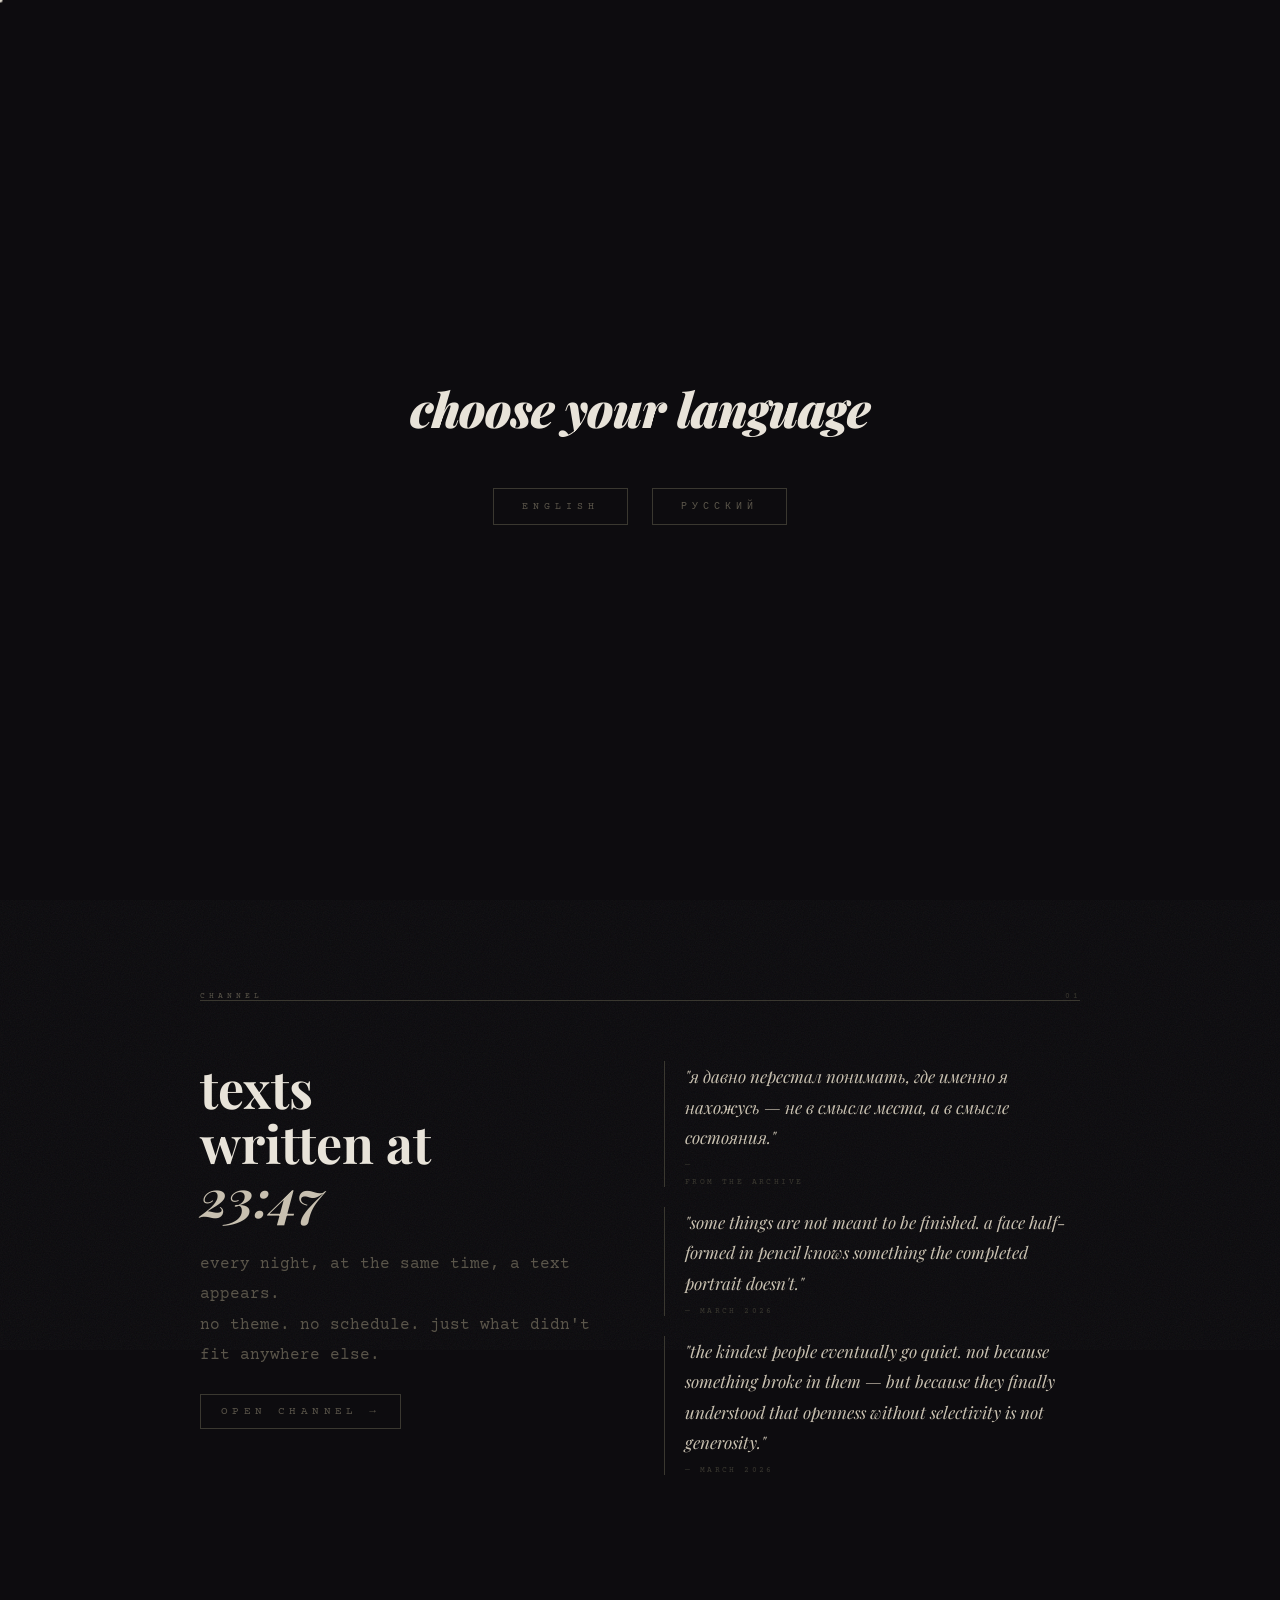
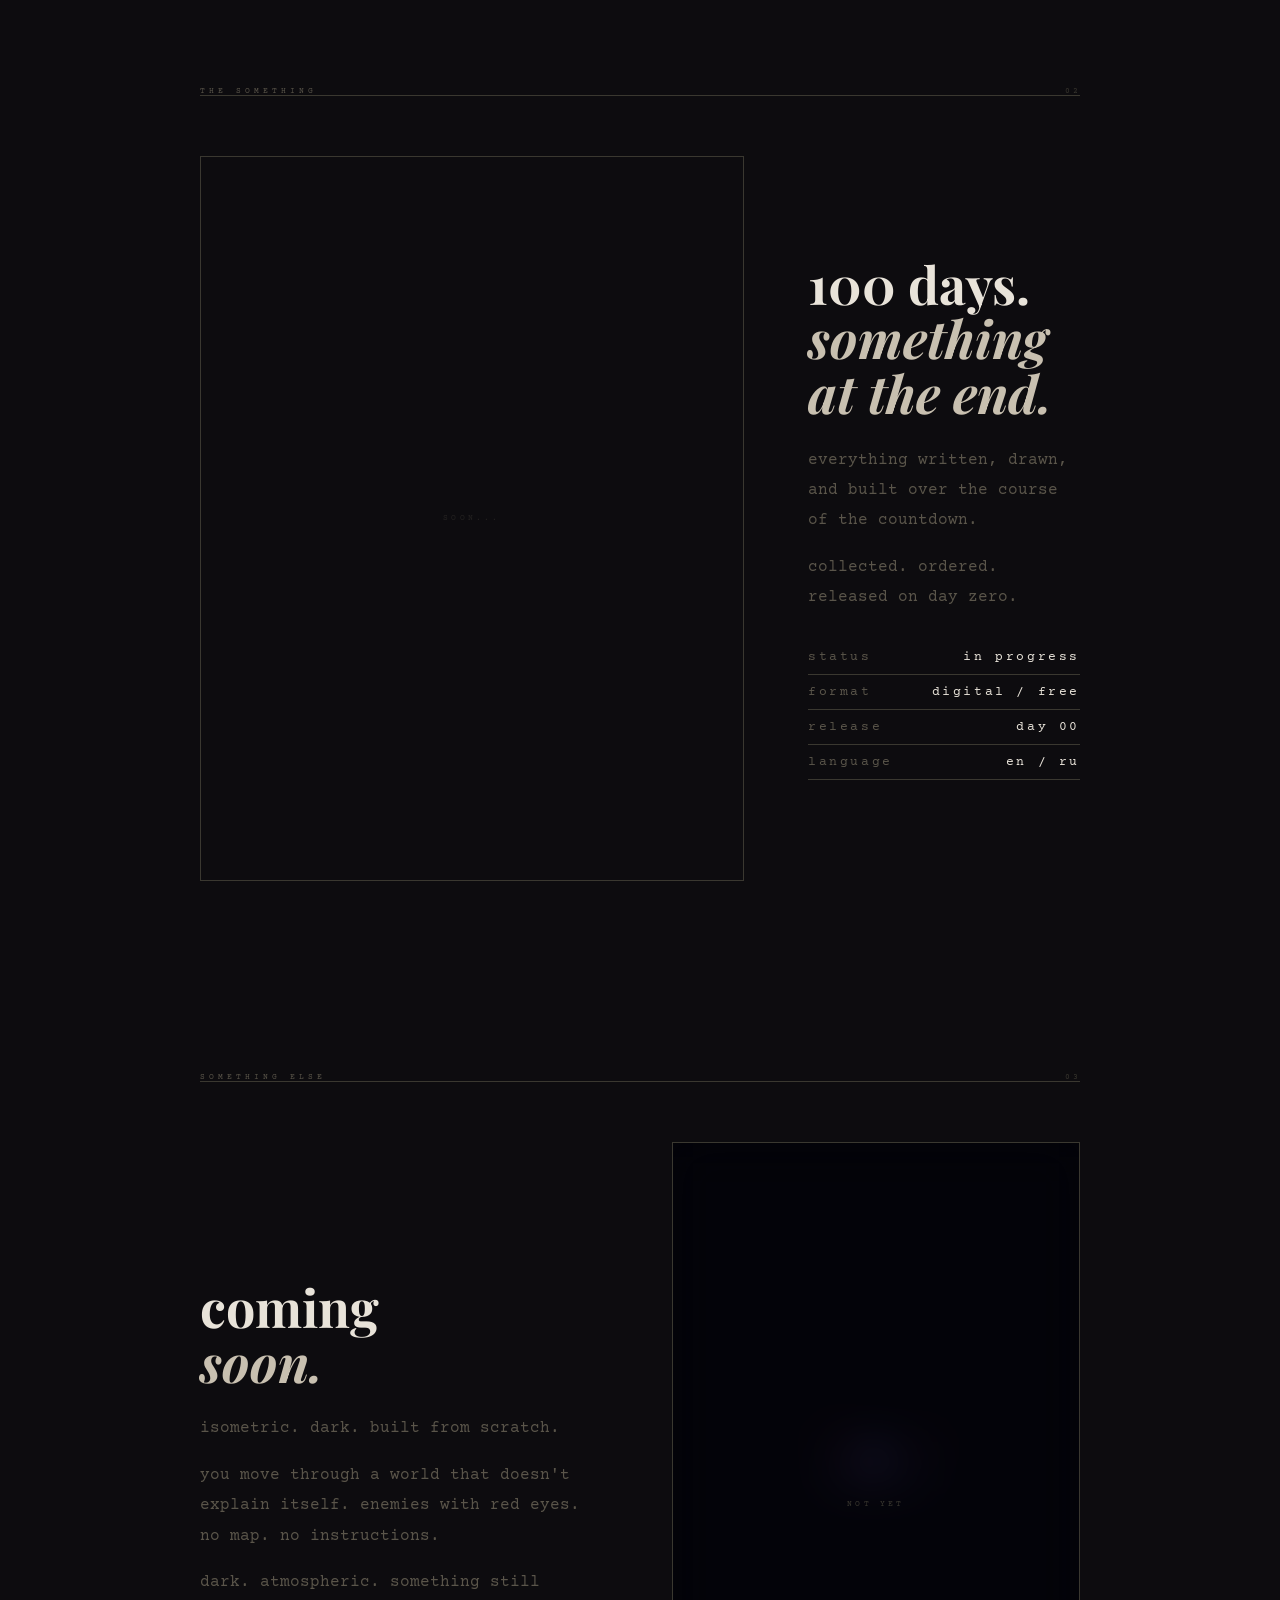
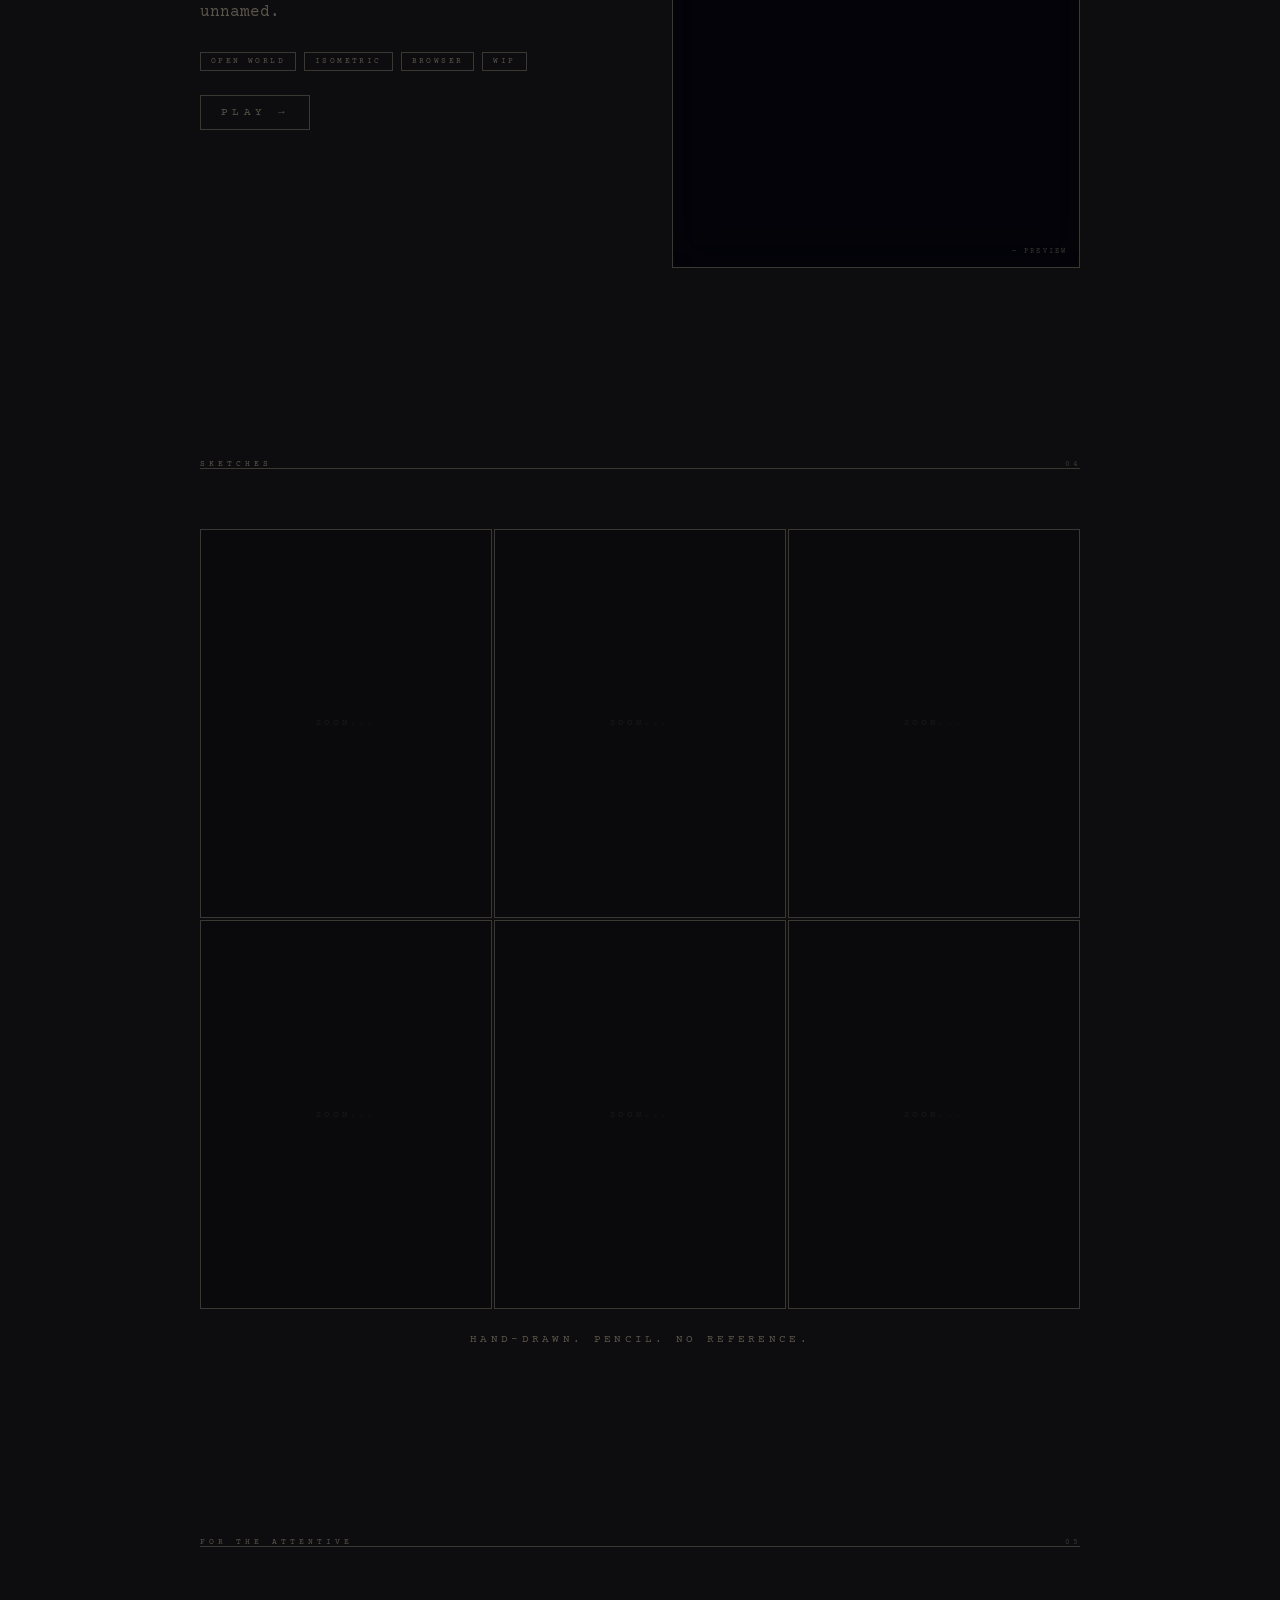
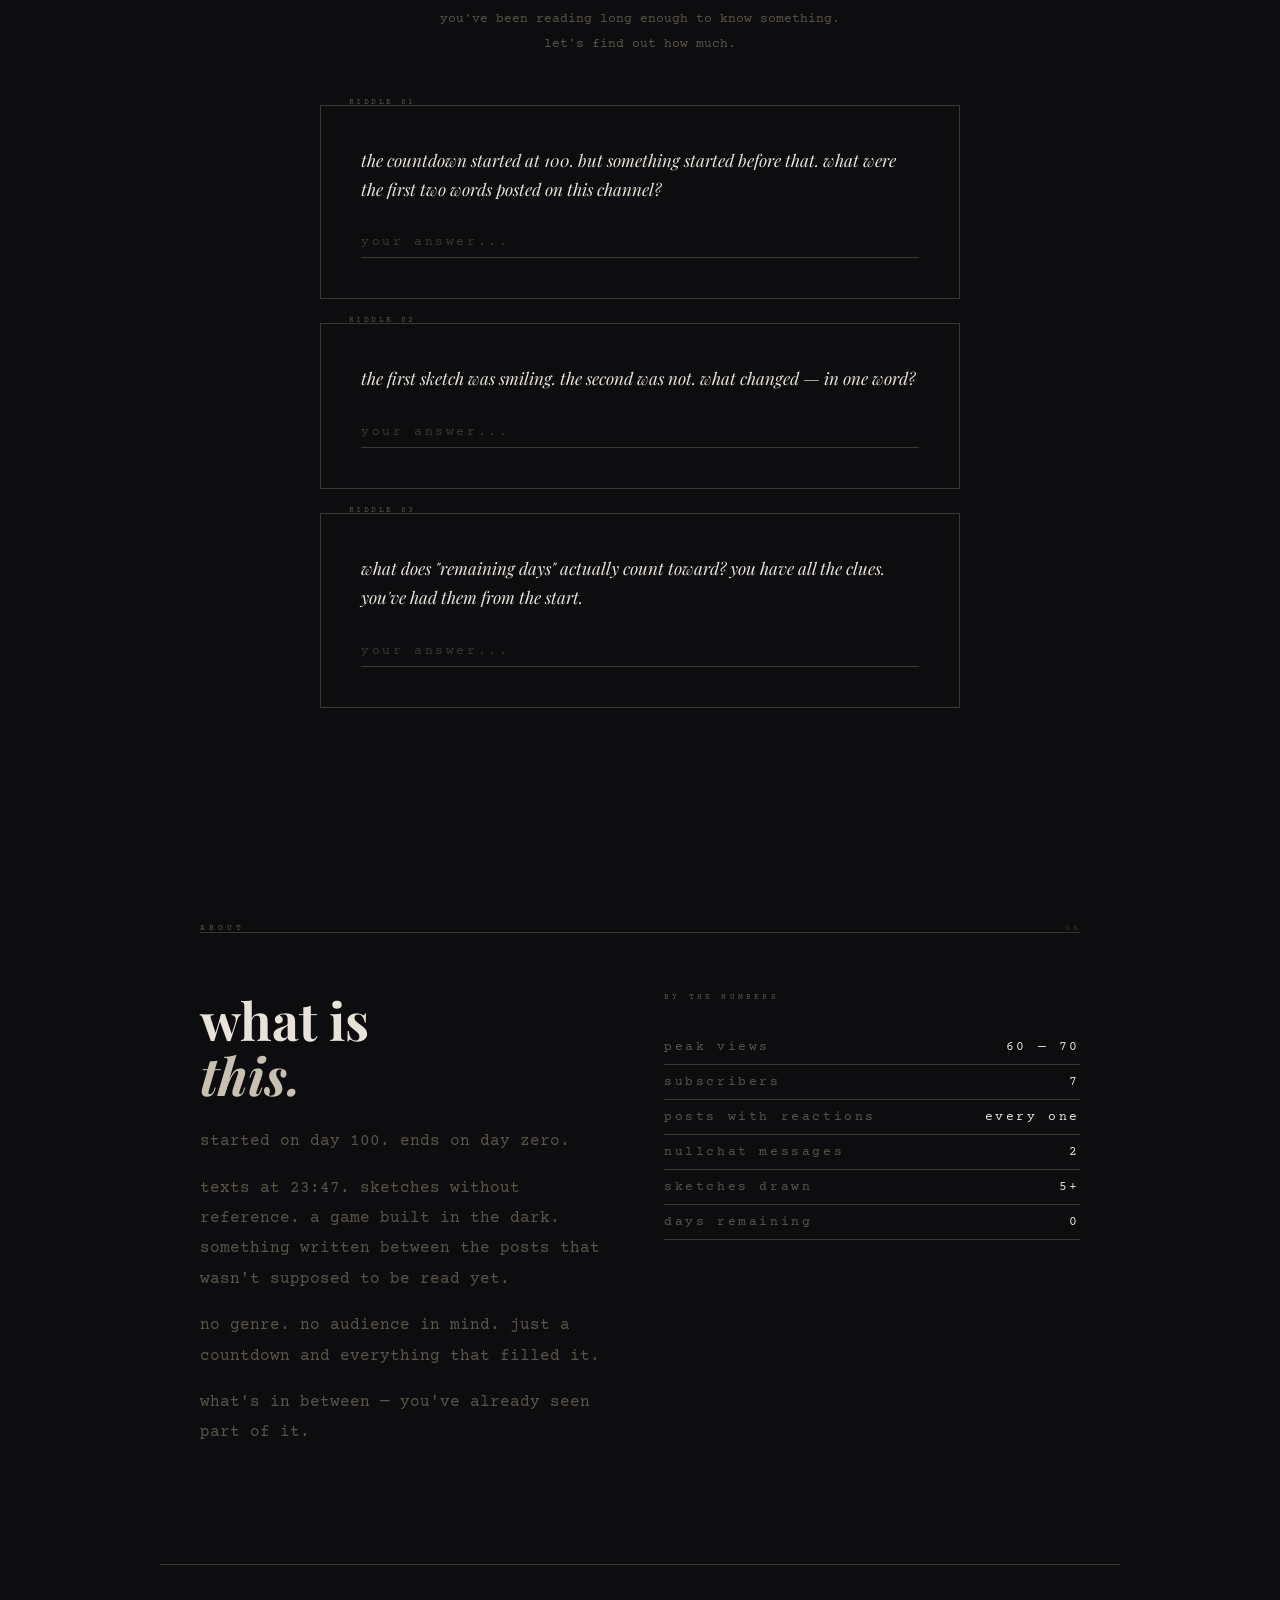
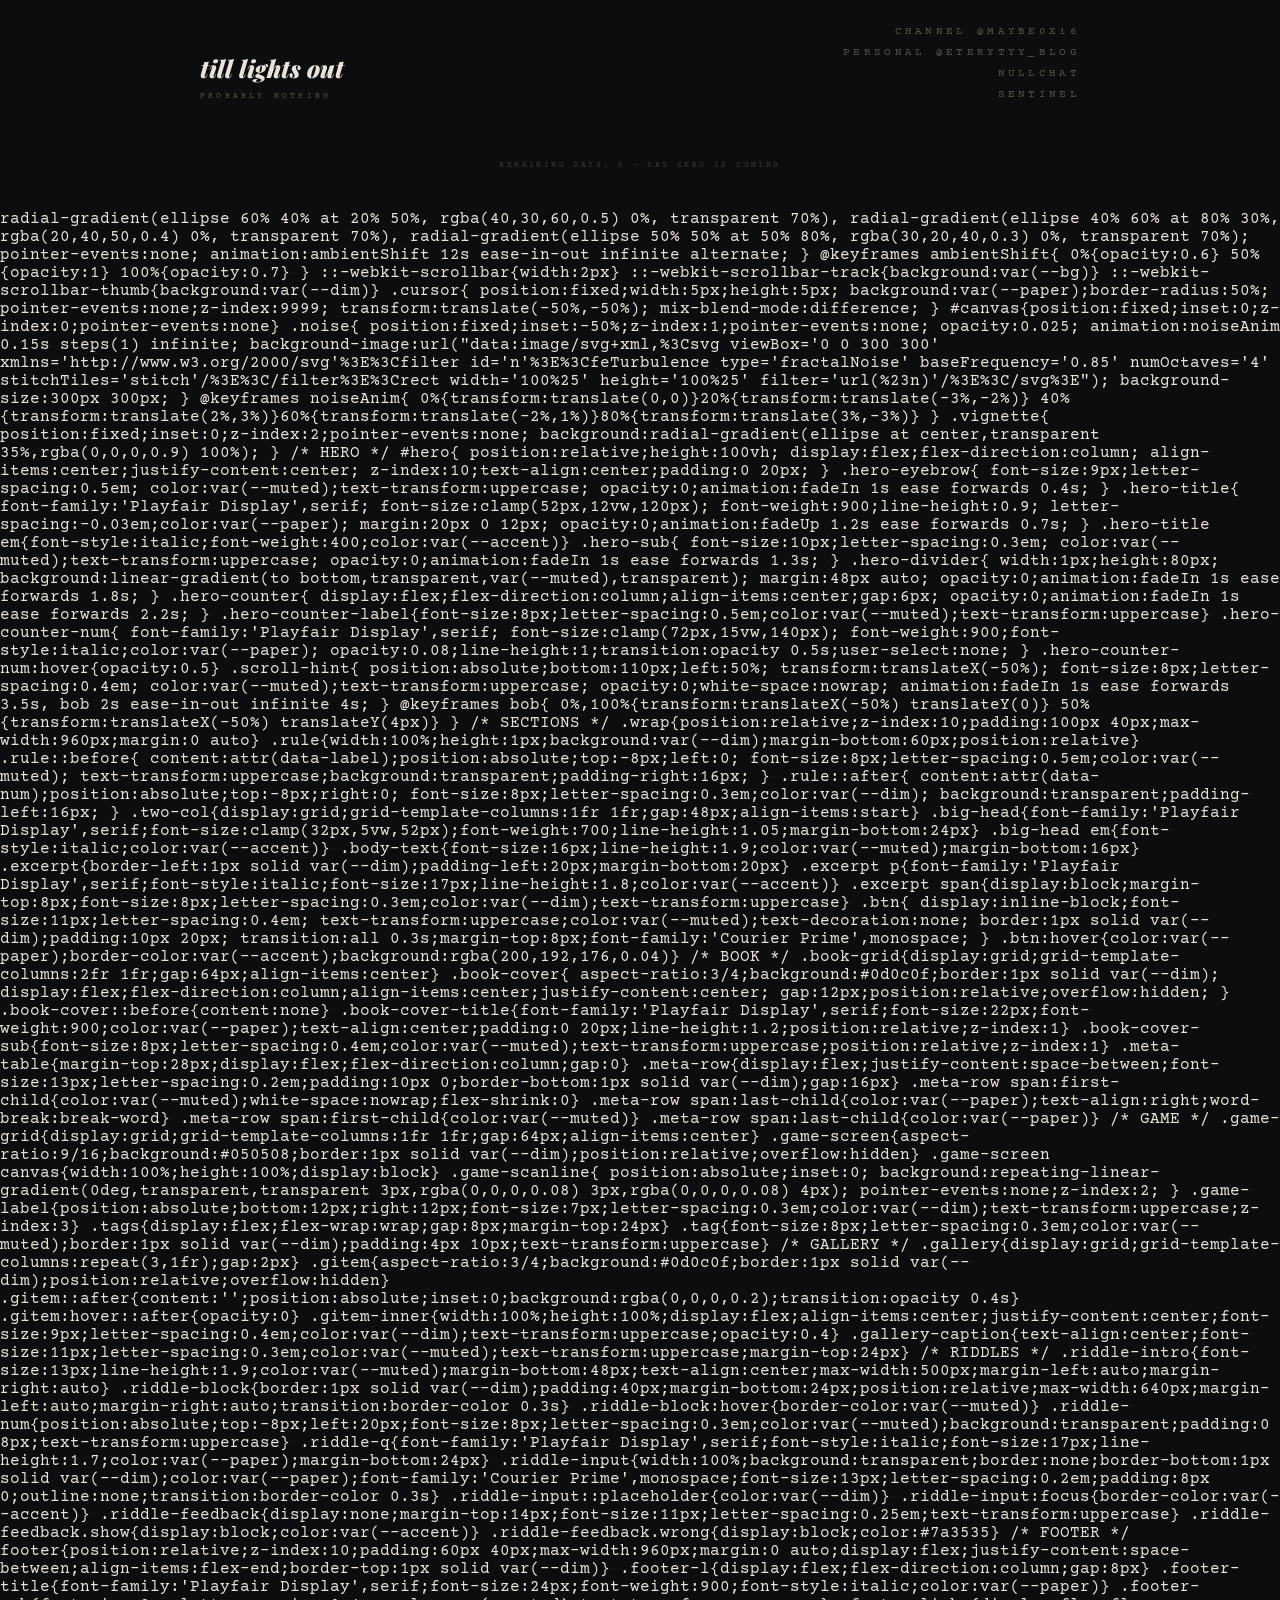
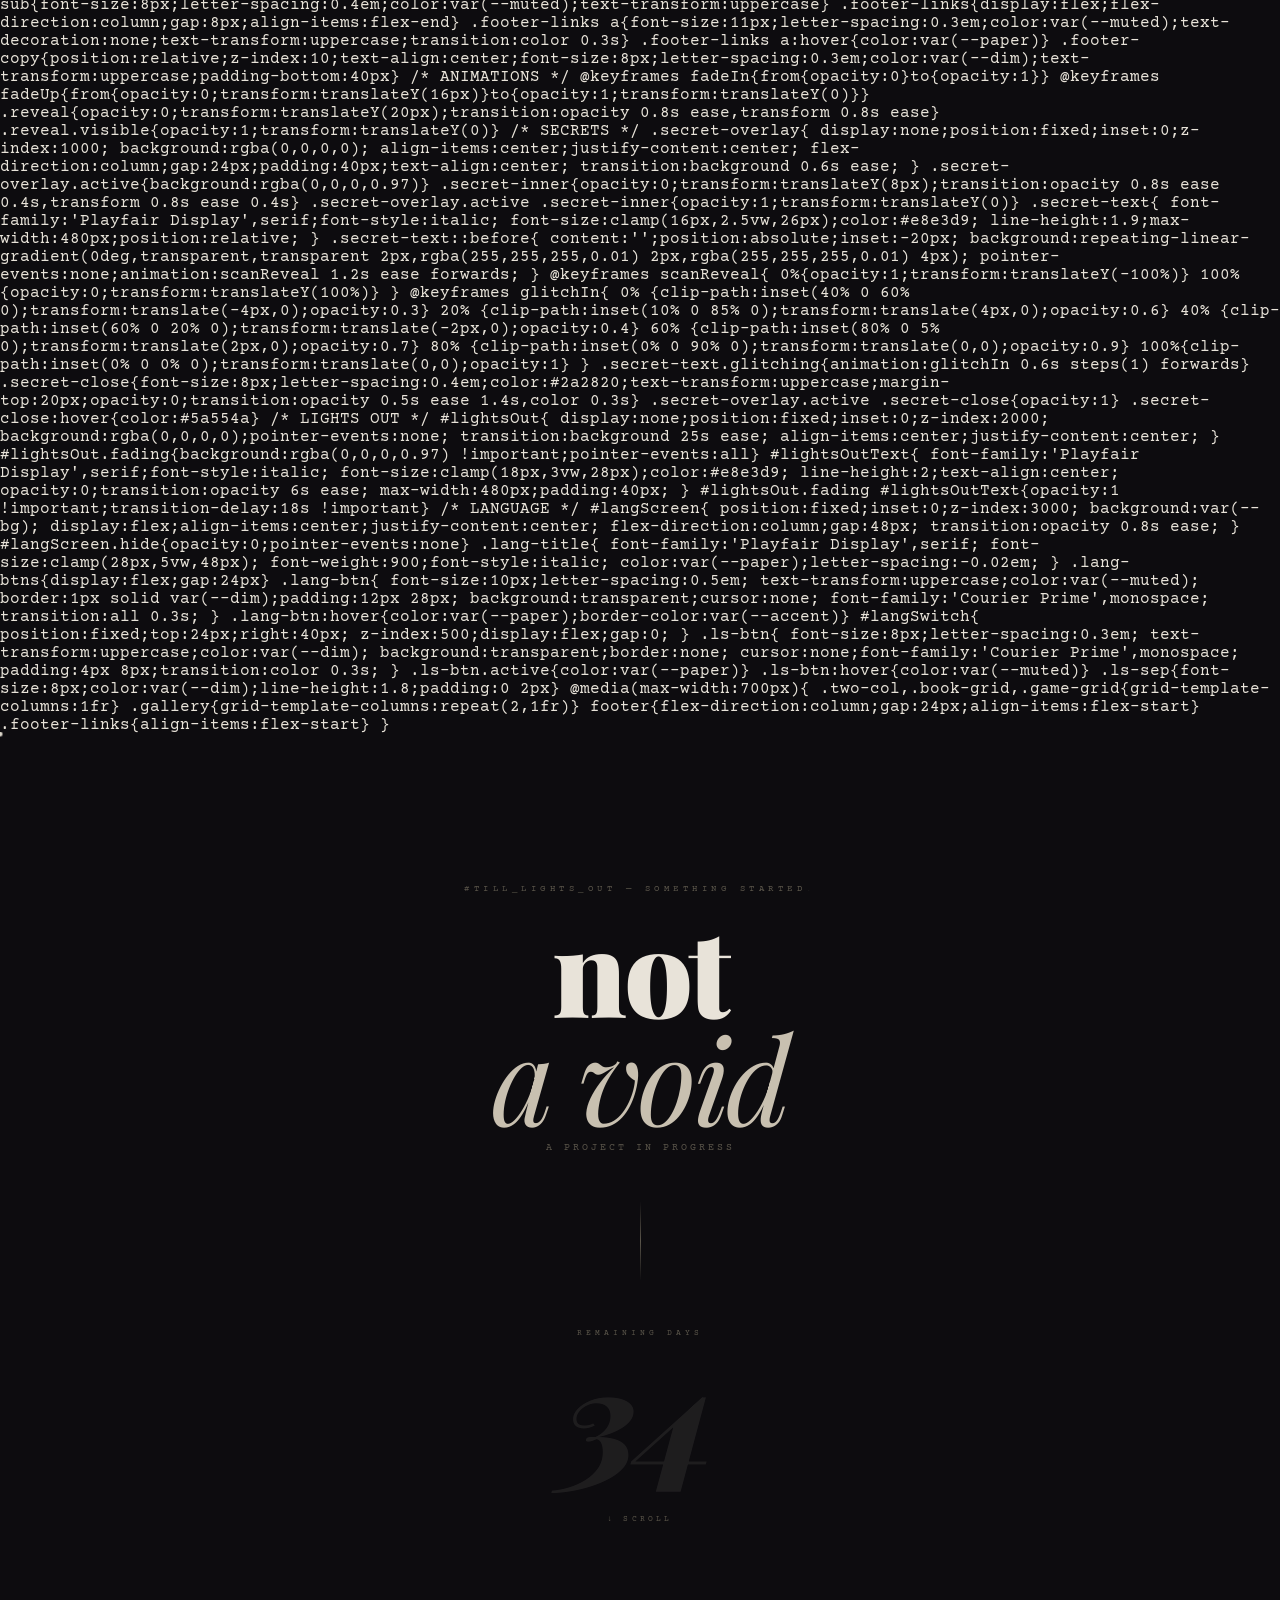
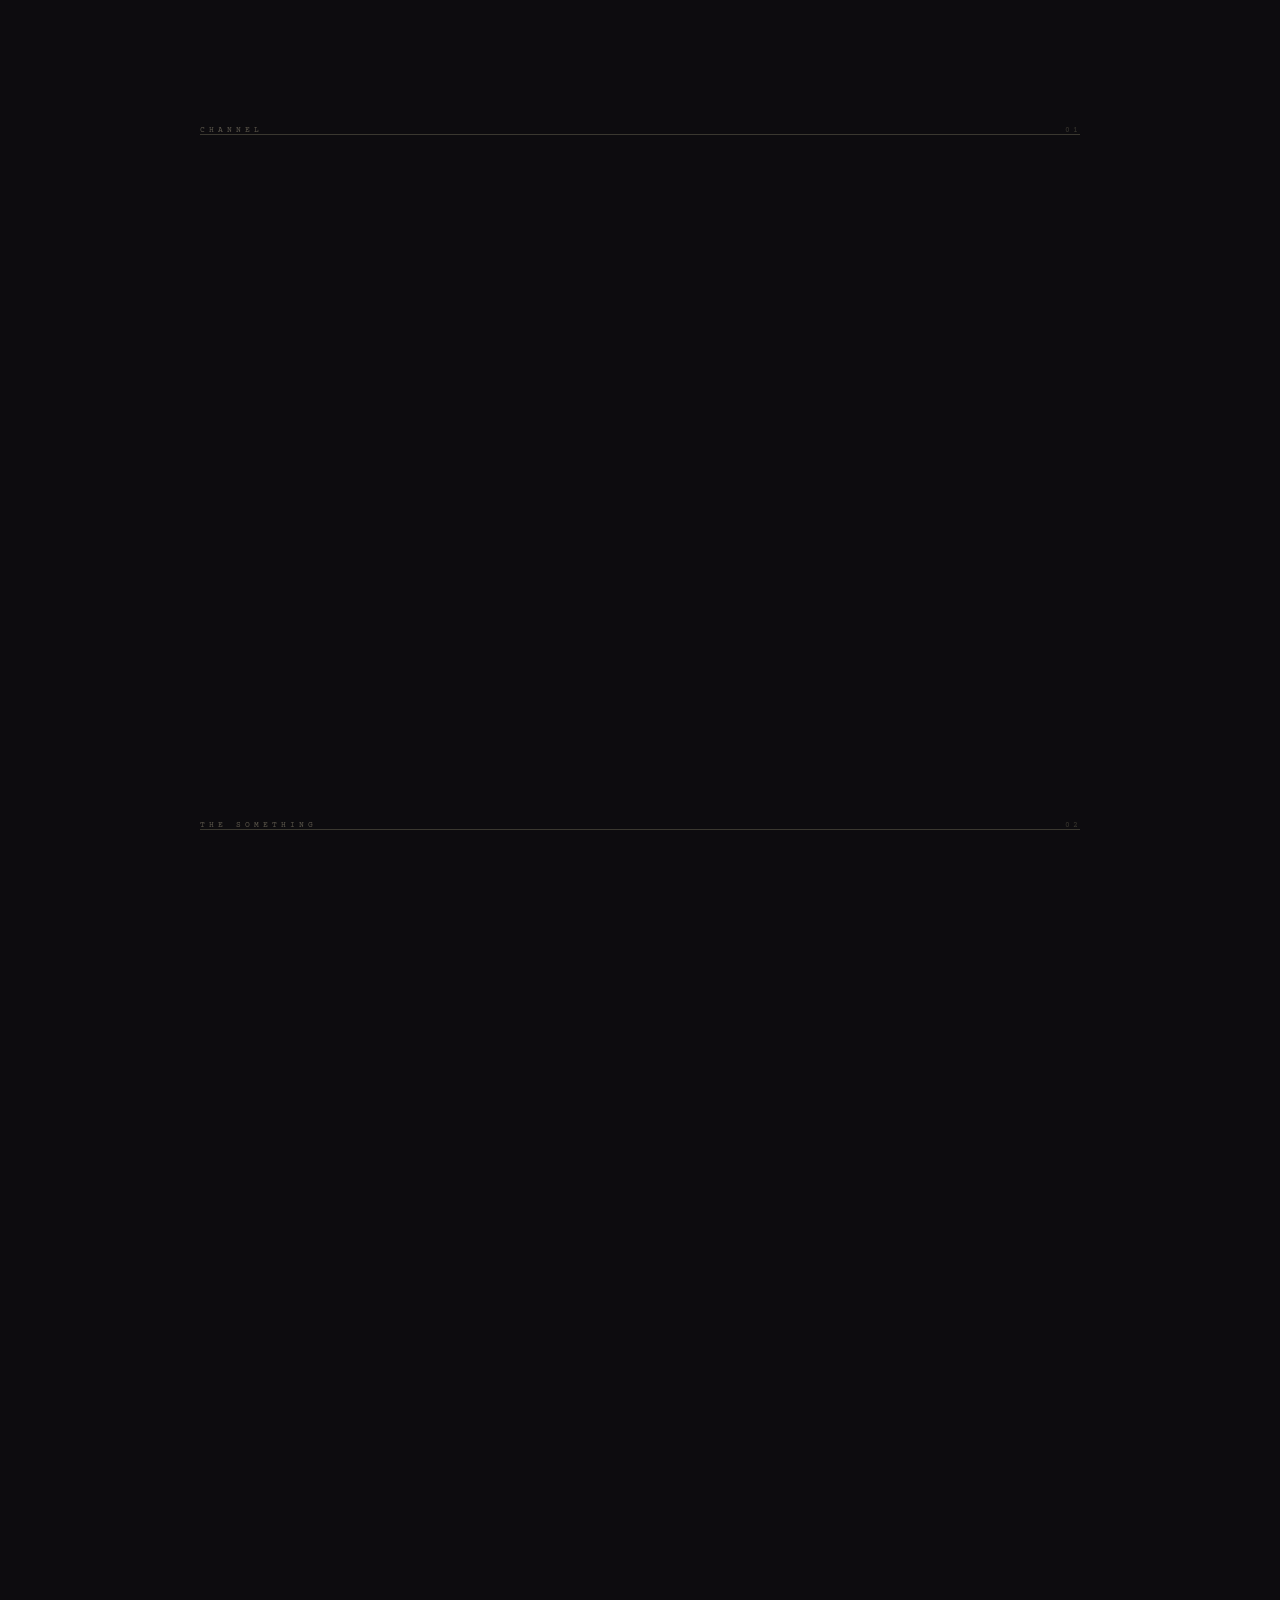
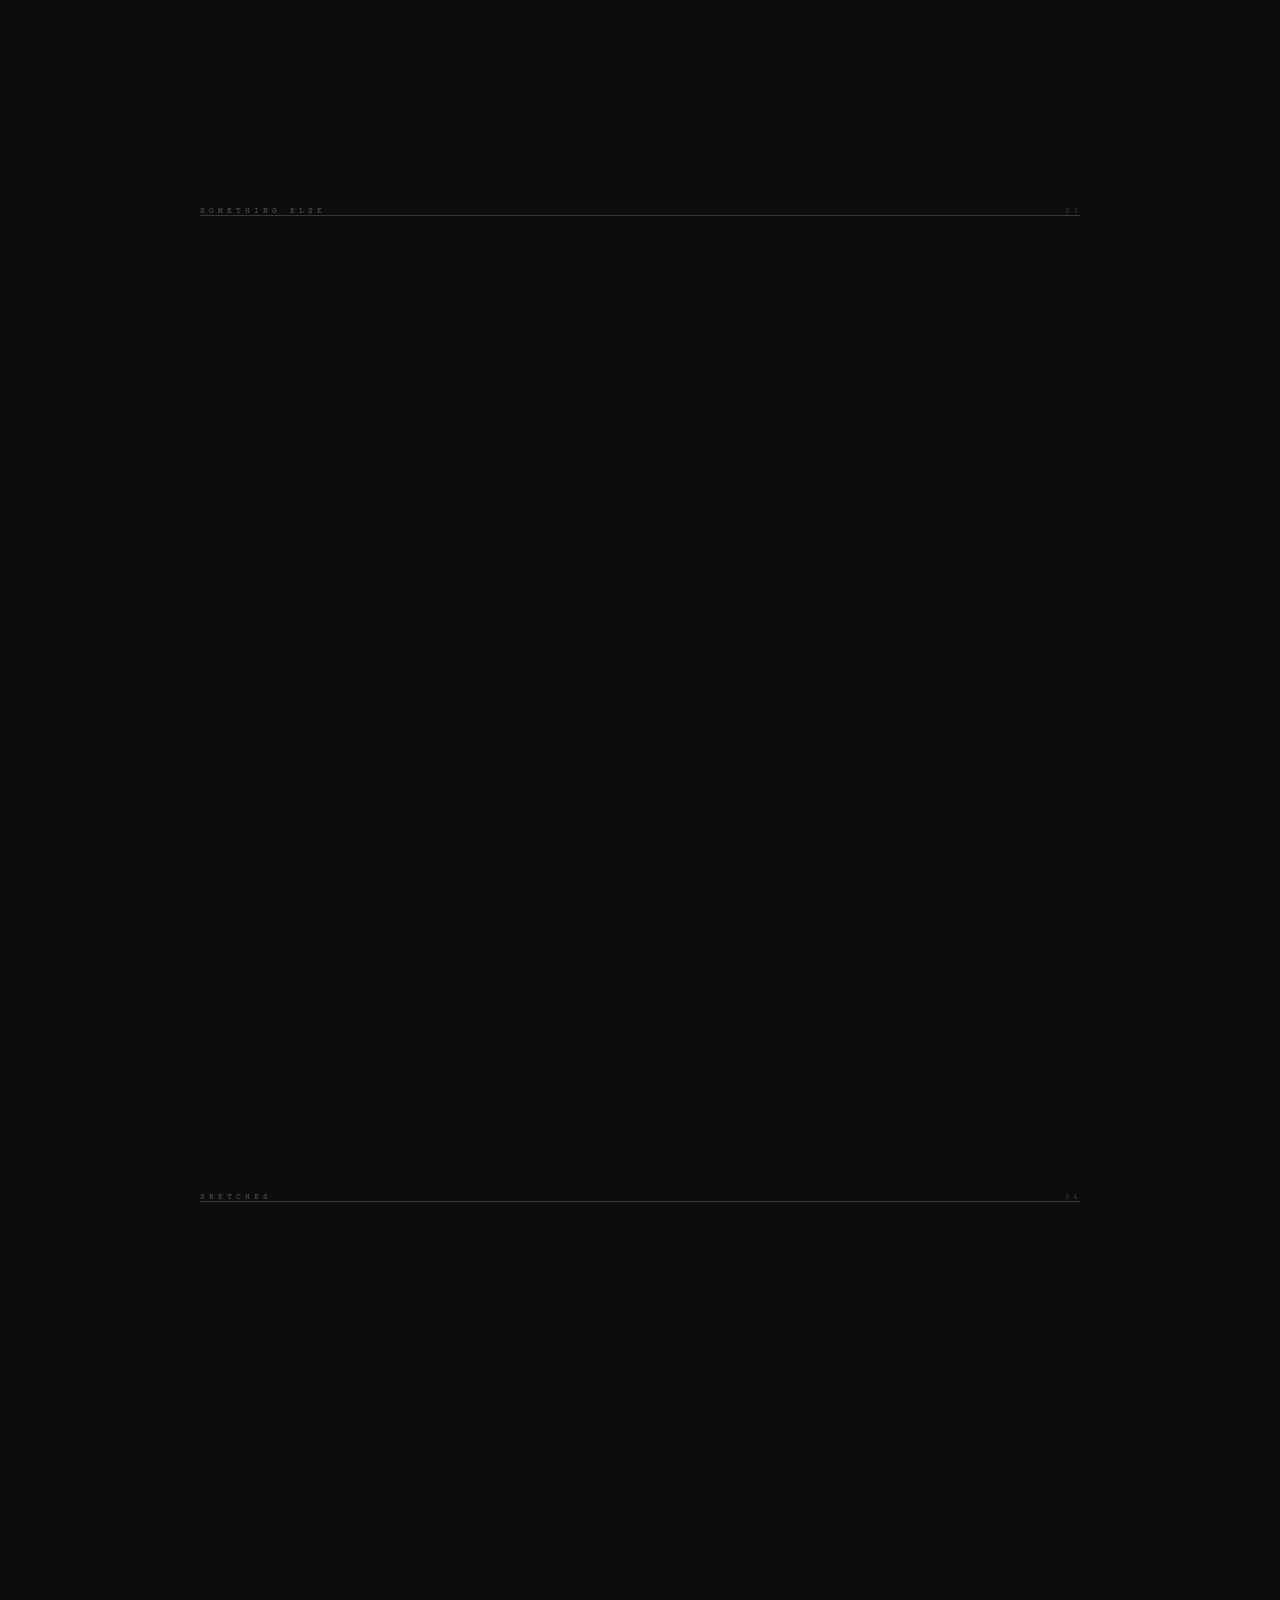
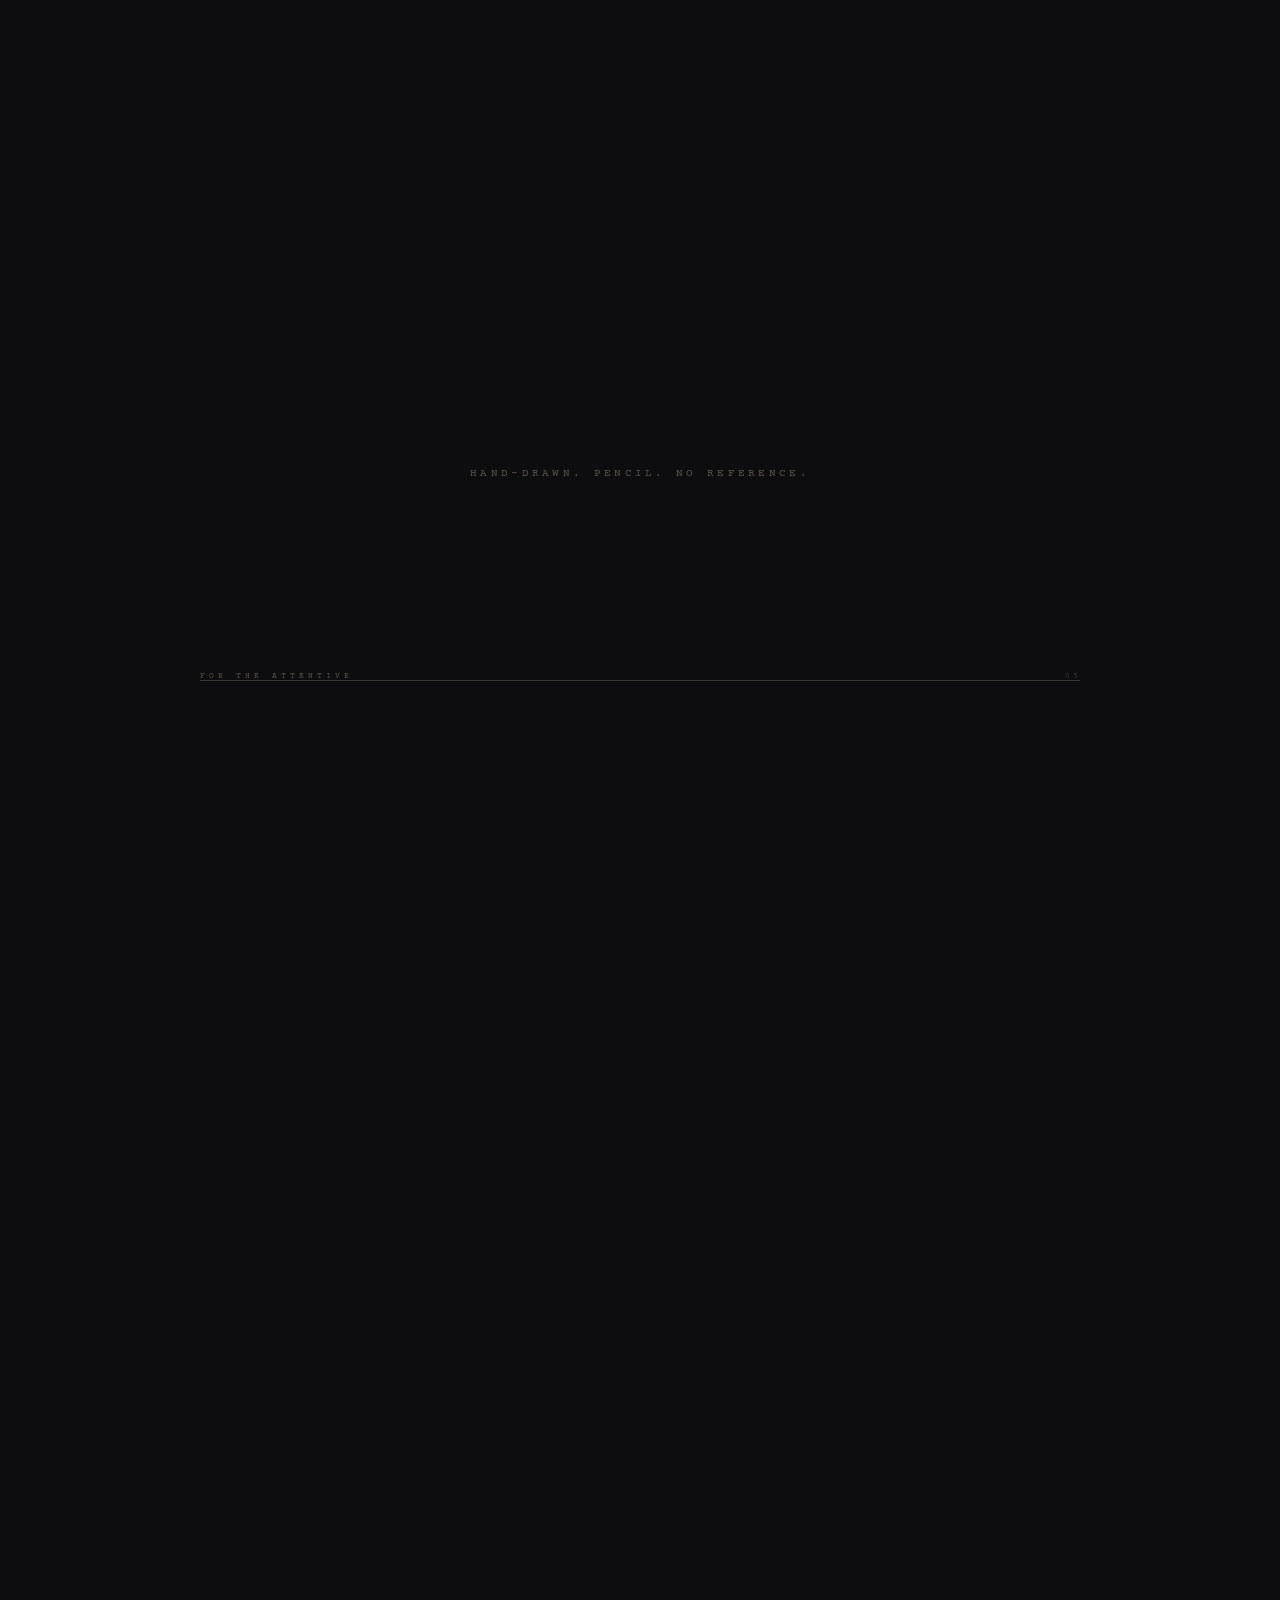
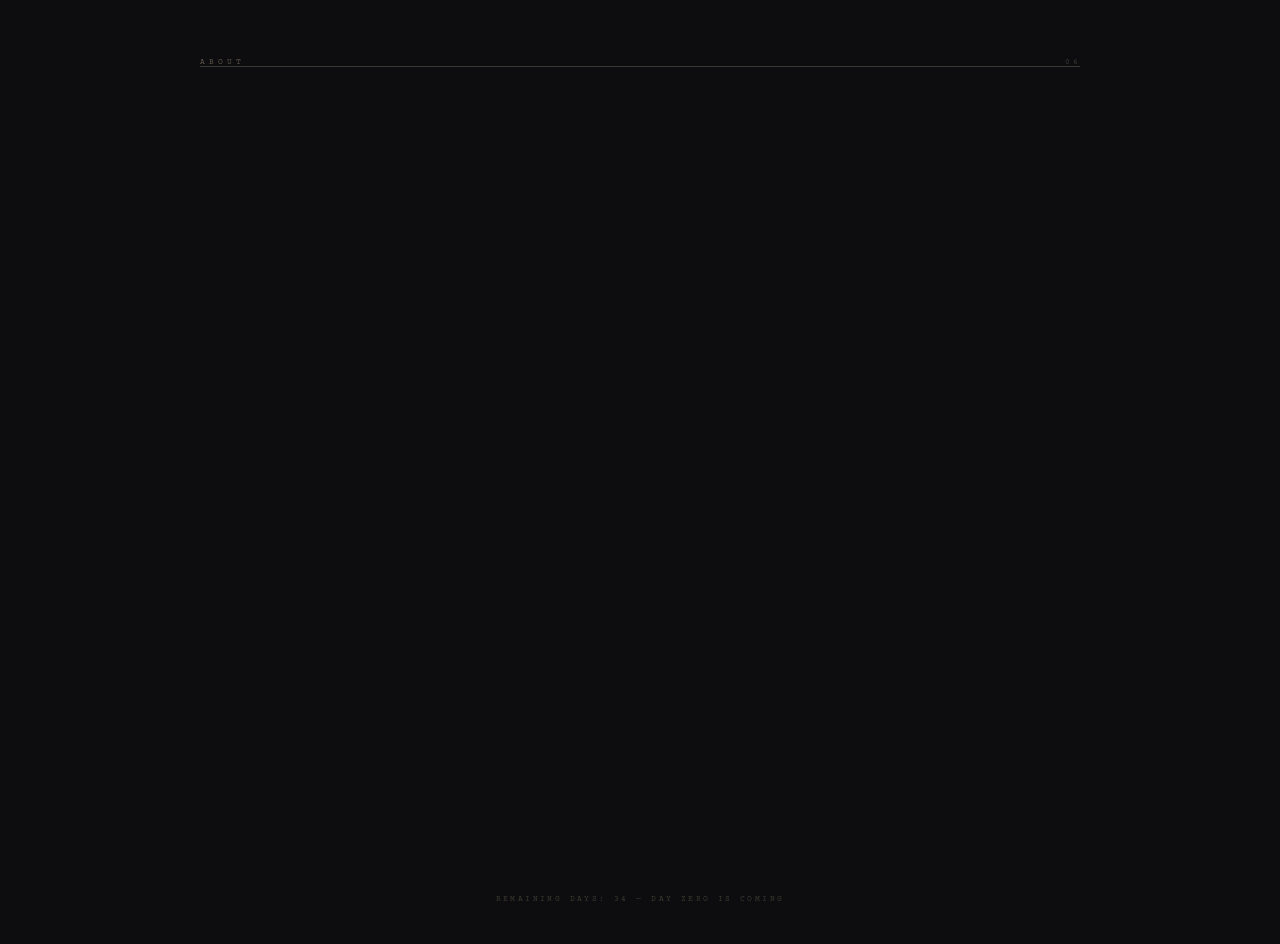
==== commit 81217ed2: "Update index.html" ====
--- a/index.html
+++ b/index.html
@@ -140,20 +140,20 @@
 .rule::before{
   content:attr(data-label);position:absolute;top:-8px;left:0;
   font-size:8px;letter-spacing:0.5em;color:var(--muted);
-  text-transform:uppercase;background:var(--bg);padding-right:16px;
+  text-transform:uppercase;background:transparent;padding-right:16px;
 }
 .rule::after{
   content:attr(data-num);position:absolute;top:-8px;right:0;
   font-size:8px;letter-spacing:0.3em;color:var(--dim);
-  background:var(--bg);padding-left:16px;
+  background:transparent;padding-left:16px;
 }
 
 .two-col{display:grid;grid-template-columns:1fr 1fr;gap:48px;align-items:start}
 .big-head{font-family:'Playfair Display',serif;font-size:clamp(32px,5vw,52px);font-weight:700;line-height:1.05;margin-bottom:24px}
 .big-head em{font-style:italic;color:var(--accent)}
-.body-text{font-size:14px;line-height:1.9;color:var(--muted);margin-bottom:16px}
+.body-text{font-size:16px;line-height:1.9;color:var(--muted);margin-bottom:16px}
 .excerpt{border-left:1px solid var(--dim);padding-left:20px;margin-bottom:20px}
-.excerpt p{font-family:'Playfair Display',serif;font-style:italic;font-size:15px;line-height:1.8;color:var(--accent)}
+.excerpt p{font-family:'Playfair Display',serif;font-style:italic;font-size:17px;line-height:1.8;color:var(--accent)}
 .excerpt span{display:block;margin-top:8px;font-size:8px;letter-spacing:0.3em;color:var(--dim);text-transform:uppercase}
 .btn{
   display:inline-block;font-size:11px;letter-spacing:0.4em;
@@ -166,18 +166,17 @@
 /* BOOK */
 .book-grid{display:grid;grid-template-columns:2fr 1fr;gap:64px;align-items:center}
 .book-cover{
-  aspect-ratio:3/4;background:var(--dim);
+  aspect-ratio:3/4;background:#0d0c0f;border:1px solid var(--dim);
   display:flex;flex-direction:column;align-items:center;justify-content:center;
   gap:12px;position:relative;overflow:hidden;
 }
-.book-cover::before{
-  content:'';position:absolute;inset:0;
-  background:repeating-linear-gradient(45deg,transparent,transparent 20px,rgba(255,255,255,0.012) 20px,rgba(255,255,255,0.012) 21px);
-}
+.book-cover::before{content:none}
 .book-cover-title{font-family:'Playfair Display',serif;font-size:22px;font-weight:900;color:var(--paper);text-align:center;padding:0 20px;line-height:1.2;position:relative;z-index:1}
 .book-cover-sub{font-size:8px;letter-spacing:0.4em;color:var(--muted);text-transform:uppercase;position:relative;z-index:1}
 .meta-table{margin-top:28px;display:flex;flex-direction:column;gap:0}
-.meta-row{display:flex;justify-content:space-between;font-size:11px;letter-spacing:0.2em;padding:10px 0;border-bottom:1px solid var(--dim)}
+.meta-row{display:flex;justify-content:space-between;font-size:13px;letter-spacing:0.2em;padding:10px 0;border-bottom:1px solid var(--dim);gap:16px}
+.meta-row span:first-child{color:var(--muted);white-space:nowrap;flex-shrink:0}
+.meta-row span:last-child{color:var(--paper);text-align:right;word-break:break-word}
 .meta-row span:first-child{color:var(--muted)}
 .meta-row span:last-child{color:var(--paper)}
 
@@ -196,17 +195,17 @@
 
 /* GALLERY */
 .gallery{display:grid;grid-template-columns:repeat(3,1fr);gap:2px}
-.gitem{aspect-ratio:3/4;background:var(--dim);position:relative;overflow:hidden}
-.gitem::after{content:'';position:absolute;inset:0;background:rgba(0,0,0,0.45);transition:opacity 0.4s}
+.gitem{aspect-ratio:3/4;background:#0d0c0f;border:1px solid var(--dim);position:relative;overflow:hidden}
+.gitem::after{content:'';position:absolute;inset:0;background:rgba(0,0,0,0.2);transition:opacity 0.4s}
 .gitem:hover::after{opacity:0}
-.gitem-inner{width:100%;height:100%;display:flex;align-items:center;justify-content:center;font-size:8px;letter-spacing:0.3em;color:var(--muted);text-transform:uppercase}
+.gitem-inner{width:100%;height:100%;display:flex;align-items:center;justify-content:center;font-size:9px;letter-spacing:0.4em;color:var(--dim);text-transform:uppercase;opacity:0.4}
 .gallery-caption{text-align:center;font-size:11px;letter-spacing:0.3em;color:var(--muted);text-transform:uppercase;margin-top:24px}
 
 /* RIDDLES */
 .riddle-intro{font-size:13px;line-height:1.9;color:var(--muted);margin-bottom:48px;text-align:center;max-width:500px;margin-left:auto;margin-right:auto}
 .riddle-block{border:1px solid var(--dim);padding:40px;margin-bottom:24px;position:relative;max-width:640px;margin-left:auto;margin-right:auto;transition:border-color 0.3s}
 .riddle-block:hover{border-color:var(--muted)}
-.riddle-num{position:absolute;top:-8px;left:20px;font-size:8px;letter-spacing:0.3em;color:var(--muted);background:var(--bg);padding:0 8px;text-transform:uppercase}
+.riddle-num{position:absolute;top:-8px;left:20px;font-size:8px;letter-spacing:0.3em;color:var(--muted);background:transparent;padding:0 8px;text-transform:uppercase}
 .riddle-q{font-family:'Playfair Display',serif;font-style:italic;font-size:17px;line-height:1.7;color:var(--paper);margin-bottom:24px}
 .riddle-input{width:100%;background:transparent;border:none;border-bottom:1px solid var(--dim);color:var(--paper);font-family:'Courier Prime',monospace;font-size:13px;letter-spacing:0.2em;padding:8px 0;outline:none;transition:border-color 0.3s}
 .riddle-input::placeholder{color:var(--dim)}
@@ -286,6 +285,47 @@
 }
 #lightsOut.fading #lightsOutText{opacity:1 !important;transition-delay:18s !important}
 
+/* LANGUAGE */
+#langScreen{
+  position:fixed;inset:0;z-index:3000;
+  background:var(--bg);
+  display:flex;align-items:center;justify-content:center;
+  flex-direction:column;gap:48px;
+  transition:opacity 0.8s ease;
+}
+#langScreen.hide{opacity:0;pointer-events:none}
+.lang-title{
+  font-family:'Playfair Display',serif;
+  font-size:clamp(28px,5vw,48px);
+  font-weight:900;font-style:italic;
+  color:var(--paper);letter-spacing:-0.02em;
+}
+.lang-btns{display:flex;gap:24px}
+.lang-btn{
+  font-size:10px;letter-spacing:0.5em;
+  text-transform:uppercase;color:var(--muted);
+  border:1px solid var(--dim);padding:12px 28px;
+  background:transparent;cursor:none;
+  font-family:'Courier Prime',monospace;
+  transition:all 0.3s;
+}
+.lang-btn:hover{color:var(--paper);border-color:var(--accent)}
+
+#langSwitch{
+  position:fixed;top:24px;right:40px;
+  z-index:500;display:flex;gap:0;
+}
+.ls-btn{
+  font-size:8px;letter-spacing:0.3em;
+  text-transform:uppercase;color:var(--dim);
+  background:transparent;border:none;
+  cursor:none;font-family:'Courier Prime',monospace;
+  padding:4px 8px;transition:color 0.3s;
+}
+.ls-btn.active{color:var(--paper)}
+.ls-btn:hover{color:var(--muted)}
+.ls-sep{font-size:8px;color:var(--dim);line-height:1.8;padding:0 2px}
+
 @media(max-width:700px){
   .two-col,.book-grid,.game-grid{grid-template-columns:1fr}
   .gallery{grid-template-columns:repeat(2,1fr)}
@@ -301,6 +341,22 @@
 <div class="noise"></div>
 <div class="vignette"></div>
 
+<!-- LANG SCREEN -->
+<div id="langScreen">
+  <p class="lang-title">choose your language</p>
+  <div class="lang-btns">
+    <button class="lang-btn" onclick="setLang('en')">english</button>
+    <button class="lang-btn" onclick="setLang('ru')">русский</button>
+  </div>
+</div>
+
+<!-- LANG SWITCHER -->
+<div id="langSwitch">
+  <button class="ls-btn active" id="lsEn" onclick="setLang('en')">en</button>
+  <span class="ls-sep">/</span>
+  <button class="ls-btn" id="lsRu" onclick="setLang('ru')">ru</button>
+</div>
+
 <!-- SECRETS -->
 <div id="secret1" class="secret-overlay">
   <div class="secret-inner">
@@ -330,30 +386,30 @@
 
 <!-- HERO -->
 <div id="hero">
-  <span class="hero-eyebrow">#till_lights_out — something started<span id="dot" style="cursor:none;user-select:none;opacity:0.15;">.</span></span>
+  <span class="hero-eyebrow">#till_lights_out — <span id="tEyebrow">something started</span><span id="dot" style="cursor:none;user-select:none;opacity:0.15;">.</span></span>
   <h1 class="hero-title">not<br><em>a void</em></h1>
-  <span class="hero-sub">a project in progress</span>
+  <span class="hero-sub" id="tHeroSub">a project in progress</span>
   <div class="hero-divider"></div>
   <div class="hero-counter">
-    <span class="hero-counter-label">remaining days</span>
-    <div class="hero-counter-num" id="heroNum">36</div>
-  </div>
-  <span class="scroll-hint">↓ scroll</span>
+    <span class="hero-counter-label" id="tHeroLabel">remaining days</span>
+    <div class="hero-counter-num" id="heroNum">34</div>
+  </div>
+  <span class="scroll-hint" id="tScrollHint">↓ scroll</span>
 </div>
 
 <!-- CHANNEL -->
 <div class="wrap">
-  <div class="rule" data-label="channel" data-num="01"></div>
+  <div class="rule t-rule" data-label-en="channel" data-label-ru="канал" data-label="channel" data-num="01"></div>
   <div class="two-col reveal">
     <div>
-      <h2 class="big-head">texts<br>written at<br><em>23:47</em></h2>
-      <p class="body-text">every night, at the same time, a text appears.<br>no theme. no schedule. just what didn't fit anywhere else.</p>
-      <a href="https://t.me/maybe0x16" target="_blank" class="btn">open channel →</a>
+      <h2 class="big-head" id="tChHead">texts<br>written at<br><em>23:47</em></h2>
+      <p class="body-text" id="tChBody">every night, at the same time, a text appears.<br>no theme. no schedule. just what didn't fit anywhere else.</p>
+      <a href="https://t.me/maybe0x16" target="_blank" class="btn" id="tChBtn">open channel →</a>
     </div>
     <div>
       <div class="excerpt">
         <p>"я давно перестал понимать, где именно я нахожусь — не в смысле места, а в смысле состояния."</p>
-        <span>— from the archive</span>
+        <span>— <span id="tChArch">from the archive</span></span>
       </div>
       <div class="excerpt">
         <p>"some things are not meant to be finished. a face half-formed in pencil knows something the completed portrait doesn't."</p>
@@ -369,21 +425,20 @@
 
 <!-- BOOK -->
 <div class="wrap">
-  <div class="rule" data-label="the book" data-num="02"></div>
+  <div class="rule t-rule" data-label-en="the something" data-label-ru="нечто" data-label="the something" data-num="02"></div>
   <div class="book-grid reveal">
     <div class="book-cover">
-      <div class="book-cover-title">not<br>a void</div>
-      <div class="book-cover-sub">a collection — 2026</div>
+      <div class="book-cover-sub" style="opacity:0.3;">soon...</div>
     </div>
     <div>
-      <h2 class="big-head">100 days.<br><em>one book.</em></h2>
-      <p class="body-text">everything written over the course of the countdown — collected, ordered, released on day zero.</p>
-      <p class="body-text">not a diary. not a manifesto. something between the two, without a name yet.</p>
+      <h2 class="big-head" id="tBookHead">100 days.<br><em>something at the end.</em></h2>
+      <p class="body-text" id="tBookBody1">everything written, drawn, and built over the course of the countdown.</p>
+      <p class="body-text" id="tBookBody2">collected. ordered. released on day zero.</p>
       <div class="meta-table">
-        <div class="meta-row"><span>status</span><span>in progress</span></div>
-        <div class="meta-row"><span>format</span><span>digital / free</span></div>
-        <div class="meta-row"><span>release</span><span>day 00</span></div>
-        <div class="meta-row"><span>language</span><span>en / ru</span></div>
+        <div class="meta-row"><span id="tBookStatusL">status</span><span id="tBookStatus">in progress</span></div>
+        <div class="meta-row"><span id="tBookFormatL">format</span><span id="tBookFormat">digital / free</span></div>
+        <div class="meta-row"><span id="tBookReleaseL">release</span><span id="tBookRelease">day 00</span></div>
+        <div class="meta-row"><span id="tBookLangL">language</span><span id="tBookLang">en / ru</span></div>
       </div>
     </div>
   </div>
@@ -391,20 +446,20 @@
 
 <!-- GAME -->
 <div class="wrap">
-  <div class="rule" data-label="the game" data-num="03"></div>
+  <div class="rule t-rule" data-label-en="something else" data-label-ru="ещё кое-что" data-label="something else" data-num="03"></div>
   <div class="game-grid reveal">
     <div>
-      <h2 class="big-head">coming<br><em>soon.</em></h2>
-      <p class="body-text">isometric. dark. built from scratch.</p>
-      <p class="body-text">you move through a world that doesn't explain itself. enemies with red eyes. no map. no instructions.</p>
-      <p class="body-text">dark. atmospheric. something still unnamed.</p>
+      <h2 class="big-head" id="tGameHead">coming<br><em>soon.</em></h2>
+      <p class="body-text" id="tGameBody1">isometric. dark. built from scratch.</p>
+      <p class="body-text" id="tGameBody2">you move through a world that doesn't explain itself. enemies with red eyes. no map. no instructions.</p>
+      <p class="body-text" id="tGameBody3">dark. atmospheric. something still unnamed.</p>
       <div class="tags">
         <span class="tag">open world</span>
         <span class="tag">isometric</span>
         <span class="tag">browser</span>
         <span class="tag">wip</span>
       </div>
-      <a href="game.html" class="btn" style="margin-top:24px;">play →</a>
+      <a href="game.html" class="btn" style="margin-top:24px;" id="tGameBtn">play →</a>
     </div>
     <div class="game-screen" id="gameScreen">
       <canvas id="gameCanvas"></canvas>
@@ -420,37 +475,37 @@
 
 <!-- GALLERY -->
 <div class="wrap">
-  <div class="rule" data-label="sketches" data-num="04"></div>
+  <div class="rule t-rule" data-label-en="sketches" data-label-ru="скетчи" data-label="sketches" data-num="04"></div>
   <div class="gallery reveal">
-    <div class="gitem"><div class="gitem-inner">sketch 01</div></div>
-    <div class="gitem"><div class="gitem-inner">sketch 02</div></div>
-    <div class="gitem"><div class="gitem-inner">sketch 03</div></div>
-    <div class="gitem"><div class="gitem-inner">sketch 04</div></div>
-    <div class="gitem"><div class="gitem-inner">sketch 05</div></div>
-    <div class="gitem"><div class="gitem-inner">more →</div></div>
-  </div>
-  <p class="gallery-caption">hand-drawn. pencil. no reference.</p>
+    <div class="gitem"><div class="gitem-inner">soon...</div></div>
+    <div class="gitem"><div class="gitem-inner">soon...</div></div>
+    <div class="gitem"><div class="gitem-inner">soon...</div></div>
+    <div class="gitem"><div class="gitem-inner">soon...</div></div>
+    <div class="gitem"><div class="gitem-inner">soon...</div></div>
+    <div class="gitem"><div class="gitem-inner">soon...</div></div>
+  </div>
+  <p class="gallery-caption" id="tSketchesCaption">hand-drawn. pencil. no reference.</p>
 </div>
 
 <!-- RIDDLES -->
 <div class="wrap">
-  <div class="rule" data-label="for the attentive" data-num="05"></div>
-  <p class="riddle-intro reveal">you've been reading long enough to know something.<br>let's find out how much.</p>
+  <div class="rule t-rule" data-label-en="for the attentive" data-label-ru="для внимательных" data-label="for the attentive" data-num="05"></div>
+  <p class="riddle-intro reveal" id="tRiddlesIntro">you've been reading long enough to know something.<br>let's find out how much.</p>
   <div class="riddle-block reveal">
     <span class="riddle-num">riddle 01</span>
-    <p class="riddle-q">the countdown started at 100. but something started before that. what were the first two words posted on this channel?</p>
+    <p class="riddle-q" id="tR1q">the countdown started at 100. but something started before that. what were the first two words posted on this channel?</p>
     <input class="riddle-input" type="text" placeholder="your answer..." id="r1" autocomplete="off">
     <div class="riddle-feedback" id="r1f"></div>
   </div>
   <div class="riddle-block reveal">
     <span class="riddle-num">riddle 02</span>
-    <p class="riddle-q">the first sketch was smiling. the second was not. what changed — in one word?</p>
+    <p class="riddle-q" id="tR2q">the first sketch was smiling. the second was not. what changed — in one word?</p>
     <input class="riddle-input" type="text" placeholder="your answer..." id="r2" autocomplete="off">
     <div class="riddle-feedback" id="r2f"></div>
   </div>
   <div class="riddle-block reveal">
     <span class="riddle-num">riddle 03</span>
-    <p class="riddle-q">what does "remaining days" actually count toward? you have all the clues. you've had them from the start.</p>
+    <p class="riddle-q" id="tR3q">what does "remaining days" actually count toward? you have all the clues. you've had them from the start.</p>
     <input class="riddle-input" type="text" placeholder="your answer..." id="r3" autocomplete="off">
     <div class="riddle-feedback" id="r3f"></div>
   </div>
@@ -458,24 +513,25 @@
 
 <!-- ABOUT + STATS -->
 <div class="wrap">
-  <div class="rule" data-label="about" data-num="06"></div>
+  <div class="rule t-rule" data-label-en="about" data-label-ru="о проекте" data-label="about" data-num="06"></div>
   <div class="two-col reveal">
     <div>
-      <h2 class="big-head">what is<br><em>this.</em></h2>
-      <p class="body-text">a 100-day project. texts written at 23:47, sketches drawn without reference, a game built from scratch, a book assembled from the silence between posts.</p>
-      <p class="body-text">no clear genre. no target audience. just something that needed to exist and found a way to.</p>
-      <p class="body-text">the countdown started. it will end. what happens at zero has been decided from the beginning.</p>
+      <h2 class="big-head" id="tAboutHead">what is<br><em>this.</em></h2>
+      <p class="body-text" id="tAboutBody1">started on day 100. ends on day zero.</p>
+      <p class="body-text" id="tAboutBody2">texts at 23:47. sketches without reference. a game built in the dark. something written between the posts that wasn't supposed to be read yet.</p>
+      <p class="body-text" id="tAboutBody3">no genre. no audience in mind. just a countdown and everything that filled it.</p>
+      <p class="body-text" id="tAboutBody4">what's in between — you've already seen part of it.</p>
     </div>
     <div>
       <div style="margin-bottom:32px;">
-        <p style="font-size:8px;letter-spacing:0.4em;color:var(--muted);text-transform:uppercase;margin-bottom:16px;">by the numbers</p>
+        <p id="tStatsLabel" style="font-size:8px;letter-spacing:0.4em;color:var(--muted);text-transform:uppercase;margin-bottom:16px;">by the numbers</p>
         <div class="meta-table">
-          <div class="meta-row"><span>peak views</span><span>60 — 70</span></div>
-          <div class="meta-row"><span>subscribers</span><span>7</span></div>
-          <div class="meta-row"><span>posts with reactions</span><span>every one</span></div>
-          <div class="meta-row"><span>nullchat messages</span><span>2</span></div>
-          <div class="meta-row"><span>sketches drawn</span><span>5+</span></div>
-          <div class="meta-row"><span>days remaining</span><span id="statsNum">36</span></div>
+          <div class="meta-row"><span id="tStatViews">peak views</span><span>60 — 70</span></div>
+          <div class="meta-row"><span id="tStatSubs">subscribers</span><span>7</span></div>
+          <div class="meta-row"><span id="tStatReactions">posts with reactions</span><span>every one</span></div>
+          <div class="meta-row"><span id="tStatNullchat">nullchat messages</span><span>2</span></div>
+          <div class="meta-row"><span id="tStatSketches">sketches drawn</span><span>5+</span></div>
+          <div class="meta-row"><span id="tStatDays">days remaining</span><span id="statsNum">34</span></div>
         </div>
       </div>
     </div>
@@ -489,15 +545,236 @@
     <span class="footer-sub" id="probNothing">probably nothing</span>
   </div>
   <div class="footer-links">
-    <a href="https://t.me/maybe0x16" target="_blank">channel @maybe0x16</a>
-    <a href="https://t.me/eterytyy_blog" target="_blank">personal @eterytyy_blog</a>
+    <a href="https://t.me/maybe0x16" target="_blank" id="tChLink">channel @maybe0x16</a>
+    <a href="https://t.me/eterytyy_blog" target="_blank" id="tPersonalLink">personal @eterytyy_blog</a>
     <a href="https://t.me/nullchat0x16_bot" target="_blank">nullchat</a>
     <a href="https://t.me/sentinel0x16_bot" target="_blank">sentinel</a>
   </div>
 </footer>
-<p class="footer-copy">remaining days: <span id="footerNum">36</span> — day zero is coming</p>
+<p class="footer-copy">remaining days: <span id="footerNum">34</span> — <span id="tFooterCopy">day zero is coming</span></p>
 
 <script>
+// language
+const TEXTS = {
+  en: {
+    'hero-counter-label': 'remaining days',
+    'hero-sub': 'or maybe not',
+    'scroll-hint-text': '↓ scroll',
+    'eyebrow': 'something started',
+    'ch-head': 'maybe<br>texts.<br><em>maybe not.</em>',
+    'ch-body': 'something appears here sometimes.<br>or maybe it always does. hard to say.',
+    'ch-btn': 'or maybe don\'t →',
+    'ch-arch': 'or maybe from somewhere else',
+    'book-label': '?',
+    'book-head': '100 days.<br><em>something at the end.</em>',
+    'book-body1': 'maybe everything. maybe nothing. something in between, probably.',
+    'book-body2': 'arrives on day zero. or doesn\'t. we\'ll see.',
+    'book-status-l': 'status',
+    'book-format-l': 'format',
+    'book-release-l': 'release',
+    'book-lang-l': 'language',
+    'book-status': 'unclear',
+    'book-format': 'unknown / maybe free',
+    'book-release': 'day 00. or not.',
+    'book-lang': 'en / ru / ??',
+    'game-label': '??',
+    'game-head': 'maybe<br><em>something.</em>',
+    'game-body1': 'dark. built in secret. or maybe not built at all.',
+    'game-body2': 'you might move through something. or something might move through you.',
+    'game-body3': 'could be a game. could be something else entirely.',
+    'game-btn': 'maybe →',
+    'sketches-label': 'or drawings. or neither.',
+    'sketches-caption': 'hand-drawn. or maybe imagined.',
+    'riddles-label': 'if you\'ve been paying attention',
+    'riddles-intro': 'maybe you know something by now.<br>maybe you don\'t. let\'s find out.',
+    'r1q': 'something started before the countdown. what were the first two words? (or were there any?)',
+    'r2q': 'the first one was smiling. the second wasn\'t. what changed, if anything did?',
+    'r3q': 'what is the countdown for? maybe you know. maybe it doesn\'t matter.',
+    'about-label': 'or not',
+    'about-head': 'maybe<br><em>something.</em>',
+    'about-body1': 'started somewhere. ends somewhere else.',
+    'about-body2': 'things happened in between. some of them might have been intentional.',
+    'about-body3': 'could be a project. could be something that just needed to exist for a while.',
+    'about-body4': 'you\'ve seen part of it, maybe.',
+    'stats-label': 'approximately',
+    'stat-views': 'people who maybe looked',
+    'stat-subs': 'people who stayed',
+    'stat-reactions': 'posts w/ reactions',
+    'stat-nullchat': 'messages from the void',
+    'stat-sketches': 'things drawn',
+    'stat-days': 'days left, probably',
+    'footer-sub': 'probably nothing',
+    'footer-copy': 'day zero is coming. or it isn\'t.',
+    'ch-link': '@maybe0x16',
+    'personal-link': '@eterytyy_blog',
+    'close-secret': 'click anywhere to close',
+  },
+  ru: {
+    'hero-counter-label': 'осталось дней',
+    'hero-sub': 'или нет',
+    'scroll-hint-text': '↓ листай',
+    'eyebrow': 'что-то началось',
+    'ch-head': 'может тексты.<br><em>а может нет.</em>',
+    'ch-body': 'что-то появляется здесь иногда.<br>или всегда. сложно сказать.',
+    'ch-btn': 'а может не надо →',
+    'ch-arch': 'или откуда-то ещё',
+    'book-label': '?',
+    'book-head': '100 дней.<br><em>что-то в конце.</em>',
+    'book-body1': 'может всё. может ничего. скорее что-то посередине.',
+    'book-body2': 'появится в день ноль. или нет. посмотрим.',
+    'book-status-l': 'статус',
+    'book-format-l': 'формат',
+    'book-release-l': 'релиз',
+    'book-lang-l': 'язык',
+    'book-status': 'неясно',
+    'book-format': 'неизвестно / может бесплатно',
+    'book-release': 'день 00. или нет.',
+    'book-lang': 'en / ru / ??',
+    'game-label': '??',
+    'game-head': 'может<br><em>что-то.</em>',
+    'game-body1': 'тёмное. построено в тайне. или вообще не построено.',
+    'game-body2': 'возможно ты будешь двигаться сквозь что-то. или что-то — сквозь тебя.',
+    'game-body3': 'может игра. может что-то совсем другое.',
+    'game-btn': 'может быть →',
+    'sketches-label': 'или рисунки. или ни то ни другое.',
+    'sketches-caption': 'нарисовано от руки. или просто привиделось.',
+    'riddles-label': 'если ты следил',
+    'riddles-intro': 'может ты уже что-то знаешь.<br>а может нет. проверим.',
+    'r1q': 'что-то началось до отсчёта. какими были первые два слова? (или они вообще были?)',
+    'r2q': 'первый улыбался. второй нет. что изменилось, если вообще что-то изменилось?',
+    'r3q': 'для чего этот отсчёт? может ты знаешь. может это не важно.',
+    'about-label': 'или нет',
+    'about-head': 'может<br><em>что-то.</em>',
+    'about-body1': 'началось где-то. заканчивается где-то ещё.',
+    'about-body2': 'между этим кое-что происходило. часть из этого, возможно, была намеренной.',
+    'about-body3': 'может проект. может что-то, чему просто нужно было существовать какое-то время.',
+    'about-body4': 'ты видел часть этого. наверное.',
+    'stats-label': 'приблизительно',
+    'stat-views': 'может смотрели',
+    'stat-subs': 'людей которые остались',
+    'stat-reactions': 'постов с реакциями',
+    'stat-nullchat': 'сообщений из пустоты',
+    'stat-sketches': 'нарисованных штук',
+    'stat-days': 'дней осталось, наверное',
+    'footer-sub': 'наверное ничего',
+    'footer-copy': 'день ноль приближается. или нет.',
+    'ch-link': '@maybe0x16',
+    'personal-link': '@eterytyy_blog',
+    'close-secret': 'нажмите где угодно чтобы закрыть',
+  }
+};
+
+let currentLang = 'en';
+
+function setLang(lang) {
+  currentLang = lang;
+  // hide lang screen
+  const ls = document.getElementById('langScreen');
+  if(ls) { ls.classList.add('hide'); setTimeout(() => { ls.style.display = 'none'; }, 800); }
+  // switcher
+  document.getElementById('lsEn').classList.toggle('active', lang === 'en');
+  document.getElementById('lsRu').classList.toggle('active', lang === 'ru');
+  applyLang(lang);
+}
+
+// restore saved lang
+window.addEventListener('DOMContentLoaded', () => {
+  const savedLang = localStorage.getItem('lang');
+  if(savedLang) {
+    document.getElementById('langScreen').style.display = 'none';
+    applyLang(savedLang);
+  } else {
+    document.getElementById('langScreen').style.display = 'flex';
+  }
+});
+
+function applyLang(lang) {
+  currentLang = lang;
+  const t = TEXTS[lang];
+
+  document.getElementById('lsEn').classList.toggle('active', lang === 'en');
+  document.getElementById('lsRu').classList.toggle('active', lang === 'ru');
+
+  // fade transition
+  document.body.style.transition = 'opacity 0.3s ease';
+  document.body.style.opacity = '0';
+
+  setTimeout(() => {
+    const map = {
+      'tEyebrow': t['eyebrow'],
+      'tHeroSub': t['hero-sub'],
+      'tHeroLabel': t['hero-counter-label'],
+      'tScrollHint': '↓ ' + (lang === 'ru' ? 'листай' : 'scroll'),
+      'tChHead': t['ch-head'],
+      'tChBody': t['ch-body'],
+      'tChBtn': t['ch-btn'],
+      'tChArch': t['ch-arch'],
+      'tBookHead': t['book-head'],
+      'tBookBody1': t['book-body1'],
+      'tBookBody2': t['book-body2'],
+      'tBookStatusL': t['book-status-l'],
+      'tBookFormatL': t['book-format-l'],
+      'tBookReleaseL': t['book-release-l'],
+      'tBookLangL': t['book-lang-l'],
+      'tBookStatus': t['book-status'],
+      'tBookFormat': t['book-format'],
+      'tBookRelease': t['book-release'],
+      'tBookLang': t['book-lang'],
+      'tGameHead': t['game-head'],
+      'tGameBody1': t['game-body1'],
+      'tGameBody2': t['game-body2'],
+      'tGameBody3': t['game-body3'],
+      'tGameBtn': t['game-btn'],
+      'tSketchesCaption': t['sketches-caption'],
+      'tRiddlesIntro': t['riddles-intro'],
+      'tR1q': t['r1q'],
+      'tR2q': t['r2q'],
+      'tR3q': t['r3q'],
+      'tAboutHead': t['about-head'],
+      'tAboutBody1': t['about-body1'],
+      'tAboutBody2': t['about-body2'],
+      'tAboutBody3': t['about-body3'],
+      'tAboutBody4': t['about-body4'],
+      'tStatsLabel': t['stats-label'],
+      'tStatViews': t['stat-views'],
+      'tStatSubs': t['stat-subs'],
+      'tStatReactions': t['stat-reactions'],
+      'tStatNullchat': t['stat-nullchat'],
+      'tStatSketches': t['stat-sketches'],
+      'tStatDays': t['stat-days'],
+      'probNothing': t['footer-sub'],
+      'tFooterCopy': t['footer-copy'],
+      'tChLink': t['ch-link'],
+      'tPersonalLink': t['personal-link'],
+    };
+
+    Object.entries(map).forEach(([id, val]) => {
+      const el = document.getElementById(id);
+      if(el && val) el.innerHTML = val;
+    });
+
+    // rule labels
+    document.querySelectorAll('.t-rule').forEach(el => {
+      el.setAttribute('data-label', lang === 'ru' ? el.getAttribute('data-label-ru') : el.getAttribute('data-label-en'));
+    });
+
+    // secrets close
+    document.querySelectorAll('.secret-close').forEach(el => {
+      el.textContent = t['close-secret'];
+    });
+
+    document.body.style.opacity = '1';
+    localStorage.setItem('lang', lang);
+  }, 300);
+}
+
+function setLang(lang) {
+  const ls = document.getElementById('langScreen');
+  ls.classList.add('hide');
+  setTimeout(() => { ls.style.display = 'none'; }, 800);
+  applyLang(lang);
+}
+
 // cursor
 const cursor = document.getElementById('cursor');
 document.addEventListener('mousemove', e => {
@@ -677,7 +954,7 @@
 document.addEventListener('touchend',()=>{ mouseX=-999; mouseY=-999; gameBlur.style.backdropFilter='blur(22px)'; gameHint.style.opacity=1; });
 
 // countdown
-const endDate=new Date('2026-04-25T23:47:00');
+const endDate=new Date('2026-04-24T23:47:00');
 function updateCountdown(){
   const diff=Math.max(0,Math.ceil((endDate-new Date())/(1000*60*60*24)));
   document.getElementById('heroNum').textContent=diff;
@@ -764,5 +1041,1015 @@
   });
 },3*60*1000);
 </script>
+<script data-goatcounter="https://eterytyy.goatcounter.com/count" async src="//gc.zgo.at/count.js"></script>
 </body>
 </html>
+    radial-gradient(ellipse 60% 40% at 20% 50%, rgba(40,30,60,0.5) 0%, transparent 70%),
+    radial-gradient(ellipse 40% 60% at 80% 30%, rgba(20,40,50,0.4) 0%, transparent 70%),
+    radial-gradient(ellipse 50% 50% at 50% 80%, rgba(30,20,40,0.3) 0%, transparent 70%);
+  pointer-events:none;
+  animation:ambientShift 12s ease-in-out infinite alternate;
+}
+@keyframes ambientShift{
+  0%{opacity:0.6}
+  50%{opacity:1}
+  100%{opacity:0.7}
+}
+
+::-webkit-scrollbar{width:2px}
+::-webkit-scrollbar-track{background:var(--bg)}
+::-webkit-scrollbar-thumb{background:var(--dim)}
+
+.cursor{
+  position:fixed;width:5px;height:5px;
+  background:var(--paper);border-radius:50%;
+  pointer-events:none;z-index:9999;
+  transform:translate(-50%,-50%);
+  mix-blend-mode:difference;
+}
+
+#canvas{position:fixed;inset:0;z-index:0;pointer-events:none}
+
+.noise{
+  position:fixed;inset:-50%;z-index:1;pointer-events:none;
+  opacity:0.025;
+  animation:noiseAnim 0.15s steps(1) infinite;
+  background-image:url("data:image/svg+xml,%3Csvg viewBox='0 0 300 300' xmlns='http://www.w3.org/2000/svg'%3E%3Cfilter id='n'%3E%3CfeTurbulence type='fractalNoise' baseFrequency='0.85' numOctaves='4' stitchTiles='stitch'/%3E%3C/filter%3E%3Crect width='100%25' height='100%25' filter='url(%23n)'/%3E%3C/svg%3E");
+  background-size:300px 300px;
+}
+@keyframes noiseAnim{
+  0%{transform:translate(0,0)}20%{transform:translate(-3%,-2%)}
+  40%{transform:translate(2%,3%)}60%{transform:translate(-2%,1%)}80%{transform:translate(3%,-3%)}
+}
+
+.vignette{
+  position:fixed;inset:0;z-index:2;pointer-events:none;
+  background:radial-gradient(ellipse at center,transparent 35%,rgba(0,0,0,0.9) 100%);
+}
+
+/* HERO */
+#hero{
+  position:relative;height:100vh;
+  display:flex;flex-direction:column;
+  align-items:center;justify-content:center;
+  z-index:10;text-align:center;padding:0 20px;
+}
+.hero-eyebrow{
+  font-size:9px;letter-spacing:0.5em;
+  color:var(--muted);text-transform:uppercase;
+  opacity:0;animation:fadeIn 1s ease forwards 0.4s;
+}
+.hero-title{
+  font-family:'Playfair Display',serif;
+  font-size:clamp(52px,12vw,120px);
+  font-weight:900;line-height:0.9;
+  letter-spacing:-0.03em;color:var(--paper);
+  margin:20px 0 12px;
+  opacity:0;animation:fadeUp 1.2s ease forwards 0.7s;
+}
+.hero-title em{font-style:italic;font-weight:400;color:var(--accent)}
+.hero-sub{
+  font-size:10px;letter-spacing:0.3em;
+  color:var(--muted);text-transform:uppercase;
+  opacity:0;animation:fadeIn 1s ease forwards 1.3s;
+}
+.hero-divider{
+  width:1px;height:80px;
+  background:linear-gradient(to bottom,transparent,var(--muted),transparent);
+  margin:48px auto;
+  opacity:0;animation:fadeIn 1s ease forwards 1.8s;
+}
+.hero-counter{
+  display:flex;flex-direction:column;align-items:center;gap:6px;
+  opacity:0;animation:fadeIn 1s ease forwards 2.2s;
+}
+.hero-counter-label{font-size:8px;letter-spacing:0.5em;color:var(--muted);text-transform:uppercase}
+.hero-counter-num{
+  font-family:'Playfair Display',serif;
+  font-size:clamp(72px,15vw,140px);
+  font-weight:900;font-style:italic;color:var(--paper);
+  opacity:0.08;line-height:1;transition:opacity 0.5s;user-select:none;
+}
+.hero-counter-num:hover{opacity:0.5}
+.scroll-hint{
+  position:absolute;bottom:110px;left:50%;
+  transform:translateX(-50%);
+  font-size:8px;letter-spacing:0.4em;
+  color:var(--muted);text-transform:uppercase;
+  opacity:0;white-space:nowrap;
+  animation:fadeIn 1s ease forwards 3.5s, bob 2s ease-in-out infinite 4s;
+}
+@keyframes bob{
+  0%,100%{transform:translateX(-50%) translateY(0)}
+  50%{transform:translateX(-50%) translateY(4px)}
+}
+
+/* SECTIONS */
+.wrap{position:relative;z-index:10;padding:100px 40px;max-width:960px;margin:0 auto}
+.rule{width:100%;height:1px;background:var(--dim);margin-bottom:60px;position:relative}
+.rule::before{
+  content:attr(data-label);position:absolute;top:-8px;left:0;
+  font-size:8px;letter-spacing:0.5em;color:var(--muted);
+  text-transform:uppercase;background:transparent;padding-right:16px;
+}
+.rule::after{
+  content:attr(data-num);position:absolute;top:-8px;right:0;
+  font-size:8px;letter-spacing:0.3em;color:var(--dim);
+  background:transparent;padding-left:16px;
+}
+
+.two-col{display:grid;grid-template-columns:1fr 1fr;gap:48px;align-items:start}
+.big-head{font-family:'Playfair Display',serif;font-size:clamp(32px,5vw,52px);font-weight:700;line-height:1.05;margin-bottom:24px}
+.big-head em{font-style:italic;color:var(--accent)}
+.body-text{font-size:16px;line-height:1.9;color:var(--muted);margin-bottom:16px}
+.excerpt{border-left:1px solid var(--dim);padding-left:20px;margin-bottom:20px}
+.excerpt p{font-family:'Playfair Display',serif;font-style:italic;font-size:17px;line-height:1.8;color:var(--accent)}
+.excerpt span{display:block;margin-top:8px;font-size:8px;letter-spacing:0.3em;color:var(--dim);text-transform:uppercase}
+.btn{
+  display:inline-block;font-size:11px;letter-spacing:0.4em;
+  text-transform:uppercase;color:var(--muted);text-decoration:none;
+  border:1px solid var(--dim);padding:10px 20px;
+  transition:all 0.3s;margin-top:8px;font-family:'Courier Prime',monospace;
+}
+.btn:hover{color:var(--paper);border-color:var(--accent);background:rgba(200,192,176,0.04)}
+
+/* BOOK */
+.book-grid{display:grid;grid-template-columns:2fr 1fr;gap:64px;align-items:center}
+.book-cover{
+  aspect-ratio:3/4;background:#0d0c0f;border:1px solid var(--dim);
+  display:flex;flex-direction:column;align-items:center;justify-content:center;
+  gap:12px;position:relative;overflow:hidden;
+}
+.book-cover::before{content:none}
+.book-cover-title{font-family:'Playfair Display',serif;font-size:22px;font-weight:900;color:var(--paper);text-align:center;padding:0 20px;line-height:1.2;position:relative;z-index:1}
+.book-cover-sub{font-size:8px;letter-spacing:0.4em;color:var(--muted);text-transform:uppercase;position:relative;z-index:1}
+.meta-table{margin-top:28px;display:flex;flex-direction:column;gap:0}
+.meta-row{display:flex;justify-content:space-between;font-size:13px;letter-spacing:0.2em;padding:10px 0;border-bottom:1px solid var(--dim);gap:16px}
+.meta-row span:first-child{color:var(--muted);white-space:nowrap;flex-shrink:0}
+.meta-row span:last-child{color:var(--paper);text-align:right;word-break:break-word}
+.meta-row span:first-child{color:var(--muted)}
+.meta-row span:last-child{color:var(--paper)}
+
+/* GAME */
+.game-grid{display:grid;grid-template-columns:1fr 1fr;gap:64px;align-items:center}
+.game-screen{aspect-ratio:9/16;background:#050508;border:1px solid var(--dim);position:relative;overflow:hidden}
+.game-screen canvas{width:100%;height:100%;display:block}
+.game-scanline{
+  position:absolute;inset:0;
+  background:repeating-linear-gradient(0deg,transparent,transparent 3px,rgba(0,0,0,0.08) 3px,rgba(0,0,0,0.08) 4px);
+  pointer-events:none;z-index:2;
+}
+.game-label{position:absolute;bottom:12px;right:12px;font-size:7px;letter-spacing:0.3em;color:var(--dim);text-transform:uppercase;z-index:3}
+.tags{display:flex;flex-wrap:wrap;gap:8px;margin-top:24px}
+.tag{font-size:8px;letter-spacing:0.3em;color:var(--muted);border:1px solid var(--dim);padding:4px 10px;text-transform:uppercase}
+
+/* GALLERY */
+.gallery{display:grid;grid-template-columns:repeat(3,1fr);gap:2px}
+.gitem{aspect-ratio:3/4;background:#0d0c0f;border:1px solid var(--dim);position:relative;overflow:hidden}
+.gitem::after{content:'';position:absolute;inset:0;background:rgba(0,0,0,0.2);transition:opacity 0.4s}
+.gitem:hover::after{opacity:0}
+.gitem-inner{width:100%;height:100%;display:flex;align-items:center;justify-content:center;font-size:9px;letter-spacing:0.4em;color:var(--dim);text-transform:uppercase;opacity:0.4}
+.gallery-caption{text-align:center;font-size:11px;letter-spacing:0.3em;color:var(--muted);text-transform:uppercase;margin-top:24px}
+
+/* RIDDLES */
+.riddle-intro{font-size:13px;line-height:1.9;color:var(--muted);margin-bottom:48px;text-align:center;max-width:500px;margin-left:auto;margin-right:auto}
+.riddle-block{border:1px solid var(--dim);padding:40px;margin-bottom:24px;position:relative;max-width:640px;margin-left:auto;margin-right:auto;transition:border-color 0.3s}
+.riddle-block:hover{border-color:var(--muted)}
+.riddle-num{position:absolute;top:-8px;left:20px;font-size:8px;letter-spacing:0.3em;color:var(--muted);background:transparent;padding:0 8px;text-transform:uppercase}
+.riddle-q{font-family:'Playfair Display',serif;font-style:italic;font-size:17px;line-height:1.7;color:var(--paper);margin-bottom:24px}
+.riddle-input{width:100%;background:transparent;border:none;border-bottom:1px solid var(--dim);color:var(--paper);font-family:'Courier Prime',monospace;font-size:13px;letter-spacing:0.2em;padding:8px 0;outline:none;transition:border-color 0.3s}
+.riddle-input::placeholder{color:var(--dim)}
+.riddle-input:focus{border-color:var(--accent)}
+.riddle-feedback{display:none;margin-top:14px;font-size:11px;letter-spacing:0.25em;text-transform:uppercase}
+.riddle-feedback.show{display:block;color:var(--accent)}
+.riddle-feedback.wrong{display:block;color:#7a3535}
+
+/* FOOTER */
+footer{position:relative;z-index:10;padding:60px 40px;max-width:960px;margin:0 auto;display:flex;justify-content:space-between;align-items:flex-end;border-top:1px solid var(--dim)}
+.footer-l{display:flex;flex-direction:column;gap:8px}
+.footer-title{font-family:'Playfair Display',serif;font-size:24px;font-weight:900;font-style:italic;color:var(--paper)}
+.footer-sub{font-size:8px;letter-spacing:0.4em;color:var(--muted);text-transform:uppercase}
+.footer-links{display:flex;flex-direction:column;gap:8px;align-items:flex-end}
+.footer-links a{font-size:11px;letter-spacing:0.3em;color:var(--muted);text-decoration:none;text-transform:uppercase;transition:color 0.3s}
+.footer-links a:hover{color:var(--paper)}
+.footer-copy{position:relative;z-index:10;text-align:center;font-size:8px;letter-spacing:0.3em;color:var(--dim);text-transform:uppercase;padding-bottom:40px}
+
+/* ANIMATIONS */
+@keyframes fadeIn{from{opacity:0}to{opacity:1}}
+@keyframes fadeUp{from{opacity:0;transform:translateY(16px)}to{opacity:1;transform:translateY(0)}}
+.reveal{opacity:0;transform:translateY(20px);transition:opacity 0.8s ease,transform 0.8s ease}
+.reveal.visible{opacity:1;transform:translateY(0)}
+
+/* SECRETS */
+.secret-overlay{
+  display:none;position:fixed;inset:0;z-index:1000;
+  background:rgba(0,0,0,0);
+  align-items:center;justify-content:center;
+  flex-direction:column;gap:24px;padding:40px;text-align:center;
+  transition:background 0.6s ease;
+}
+.secret-overlay.active{background:rgba(0,0,0,0.97)}
+.secret-inner{opacity:0;transform:translateY(8px);transition:opacity 0.8s ease 0.4s,transform 0.8s ease 0.4s}
+.secret-overlay.active .secret-inner{opacity:1;transform:translateY(0)}
+.secret-text{
+  font-family:'Playfair Display',serif;font-style:italic;
+  font-size:clamp(16px,2.5vw,26px);color:#e8e3d9;
+  line-height:1.9;max-width:480px;position:relative;
+}
+.secret-text::before{
+  content:'';position:absolute;inset:-20px;
+  background:repeating-linear-gradient(0deg,transparent,transparent 2px,rgba(255,255,255,0.01) 2px,rgba(255,255,255,0.01) 4px);
+  pointer-events:none;animation:scanReveal 1.2s ease forwards;
+}
+@keyframes scanReveal{
+  0%{opacity:1;transform:translateY(-100%)}
+  100%{opacity:0;transform:translateY(100%)}
+}
+@keyframes glitchIn{
+  0%  {clip-path:inset(40% 0 60% 0);transform:translate(-4px,0);opacity:0.3}
+  20% {clip-path:inset(10% 0 85% 0);transform:translate(4px,0);opacity:0.6}
+  40% {clip-path:inset(60% 0 20% 0);transform:translate(-2px,0);opacity:0.4}
+  60% {clip-path:inset(80% 0 5% 0);transform:translate(2px,0);opacity:0.7}
+  80% {clip-path:inset(0% 0 90% 0);transform:translate(0,0);opacity:0.9}
+  100%{clip-path:inset(0% 0 0% 0);transform:translate(0,0);opacity:1}
+}
+.secret-text.glitching{animation:glitchIn 0.6s steps(1) forwards}
+.secret-close{font-size:8px;letter-spacing:0.4em;color:#2a2820;text-transform:uppercase;margin-top:20px;opacity:0;transition:opacity 0.5s ease 1.4s,color 0.3s}
+.secret-overlay.active .secret-close{opacity:1}
+.secret-close:hover{color:#5a554a}
+
+/* LIGHTS OUT */
+#lightsOut{
+  display:none;position:fixed;inset:0;z-index:2000;
+  background:rgba(0,0,0,0);pointer-events:none;
+  transition:background 25s ease;
+  align-items:center;justify-content:center;
+}
+#lightsOut.fading{background:rgba(0,0,0,0.97) !important;pointer-events:all}
+#lightsOutText{
+  font-family:'Playfair Display',serif;font-style:italic;
+  font-size:clamp(18px,3vw,28px);color:#e8e3d9;
+  line-height:2;text-align:center;
+  opacity:0;transition:opacity 6s ease;
+  max-width:480px;padding:40px;
+}
+#lightsOut.fading #lightsOutText{opacity:1 !important;transition-delay:18s !important}
+
+/* LANGUAGE */
+#langScreen{
+  position:fixed;inset:0;z-index:3000;
+  background:var(--bg);
+  display:flex;align-items:center;justify-content:center;
+  flex-direction:column;gap:48px;
+  transition:opacity 0.8s ease;
+}
+#langScreen.hide{opacity:0;pointer-events:none}
+.lang-title{
+  font-family:'Playfair Display',serif;
+  font-size:clamp(28px,5vw,48px);
+  font-weight:900;font-style:italic;
+  color:var(--paper);letter-spacing:-0.02em;
+}
+.lang-btns{display:flex;gap:24px}
+.lang-btn{
+  font-size:10px;letter-spacing:0.5em;
+  text-transform:uppercase;color:var(--muted);
+  border:1px solid var(--dim);padding:12px 28px;
+  background:transparent;cursor:none;
+  font-family:'Courier Prime',monospace;
+  transition:all 0.3s;
+}
+.lang-btn:hover{color:var(--paper);border-color:var(--accent)}
+
+#langSwitch{
+  position:fixed;top:24px;right:40px;
+  z-index:500;display:flex;gap:0;
+}
+.ls-btn{
+  font-size:8px;letter-spacing:0.3em;
+  text-transform:uppercase;color:var(--dim);
+  background:transparent;border:none;
+  cursor:none;font-family:'Courier Prime',monospace;
+  padding:4px 8px;transition:color 0.3s;
+}
+.ls-btn.active{color:var(--paper)}
+.ls-btn:hover{color:var(--muted)}
+.ls-sep{font-size:8px;color:var(--dim);line-height:1.8;padding:0 2px}
+
+@media(max-width:700px){
+  .two-col,.book-grid,.game-grid{grid-template-columns:1fr}
+  .gallery{grid-template-columns:repeat(2,1fr)}
+  footer{flex-direction:column;gap:24px;align-items:flex-start}
+  .footer-links{align-items:flex-start}
+}
+</style>
+</head>
+<body>
+
+<div class="cursor" id="cursor"></div>
+<canvas id="canvas"></canvas>
+<div class="noise"></div>
+<div class="vignette"></div>
+
+<!-- LANG SCREEN -->
+<div id="langScreen">
+  <p class="lang-title">choose your language</p>
+  <div class="lang-btns">
+    <button class="lang-btn" onclick="setLang('en')">english</button>
+    <button class="lang-btn" onclick="setLang('ru')">русский</button>
+  </div>
+</div>
+
+<!-- LANG SWITCHER -->
+<div id="langSwitch">
+  <button class="ls-btn active" id="lsEn" onclick="setLang('en')">en</button>
+  <span class="ls-sep">/</span>
+  <button class="ls-btn" id="lsRu" onclick="setLang('ru')">ru</button>
+</div>
+
+<!-- SECRETS -->
+<div id="secret1" class="secret-overlay">
+  <div class="secret-inner">
+    <p class="secret-text">"you weren't supposed to find this.<br>or maybe you were.<br><br>this was never just a countdown."</p>
+    <p class="secret-close">click anywhere to close</p>
+  </div>
+</div>
+<div id="secret2" class="secret-overlay">
+  <div class="secret-inner">
+    <p class="secret-text">"this was a social experiment.<br><br>you were part of it<br>from the first day.<br><br>thank you for participating."</p>
+    <p class="secret-close">click anywhere to close</p>
+  </div>
+</div>
+<div id="secret3" class="secret-overlay">
+  <div class="secret-inner">
+    <p class="secret-text">"she was never supposed to smile.<br><br>it just happened.<br><br>i left it because correcting it<br>would have been a kind of lie."</p>
+    <p class="secret-close">click anywhere to close</p>
+  </div>
+</div>
+
+<!-- LIGHTS OUT -->
+<div id="lightsOut">
+  <div id="lightsOutText">
+    "the lights went out.<br>but you're still here.<br>that means something."
+  </div>
+</div>
+
+<!-- HERO -->
+<div id="hero">
+  <span class="hero-eyebrow">#till_lights_out — <span id="tEyebrow">something started</span><span id="dot" style="cursor:none;user-select:none;opacity:0.15;">.</span></span>
+  <h1 class="hero-title">not<br><em>a void</em></h1>
+  <span class="hero-sub" id="tHeroSub">a project in progress</span>
+  <div class="hero-divider"></div>
+  <div class="hero-counter">
+    <span class="hero-counter-label" id="tHeroLabel">remaining days</span>
+    <div class="hero-counter-num" id="heroNum">34</div>
+  </div>
+  <span class="scroll-hint" id="tScrollHint">↓ scroll</span>
+</div>
+
+<!-- CHANNEL -->
+<div class="wrap">
+  <div class="rule t-rule" data-label-en="channel" data-label-ru="канал" data-label="channel" data-num="01"></div>
+  <div class="two-col reveal">
+    <div>
+      <h2 class="big-head" id="tChHead">texts<br>written at<br><em>23:47</em></h2>
+      <p class="body-text" id="tChBody">every night, at the same time, a text appears.<br>no theme. no schedule. just what didn't fit anywhere else.</p>
+      <a href="https://t.me/maybe0x16" target="_blank" class="btn" id="tChBtn">open channel →</a>
+    </div>
+    <div>
+      <div class="excerpt">
+        <p>"я давно перестал понимать, где именно я нахожусь — не в смысле места, а в смысле состояния."</p>
+        <span>— <span id="tChArch">from the archive</span></span>
+      </div>
+      <div class="excerpt">
+        <p>"some things are not meant to be finished. a face half-formed in pencil knows something the completed portrait doesn't."</p>
+        <span>— march 2026</span>
+      </div>
+      <div class="excerpt">
+        <p>"the kindest people eventually go quiet. not because something broke in them — but because they finally understood that openness without selectivity is not generosity."</p>
+        <span>— march 2026</span>
+      </div>
+    </div>
+  </div>
+</div>
+
+<!-- BOOK -->
+<div class="wrap">
+  <div class="rule t-rule" data-label-en="the something" data-label-ru="нечто" data-label="the something" data-num="02"></div>
+  <div class="book-grid reveal">
+    <div class="book-cover">
+      <div class="book-cover-sub" style="opacity:0.3;">soon...</div>
+    </div>
+    <div>
+      <h2 class="big-head" id="tBookHead">100 days.<br><em>something at the end.</em></h2>
+      <p class="body-text" id="tBookBody1">everything written, drawn, and built over the course of the countdown.</p>
+      <p class="body-text" id="tBookBody2">collected. ordered. released on day zero.</p>
+      <div class="meta-table">
+        <div class="meta-row"><span id="tBookStatusL">status</span><span id="tBookStatus">in progress</span></div>
+        <div class="meta-row"><span id="tBookFormatL">format</span><span id="tBookFormat">digital / free</span></div>
+        <div class="meta-row"><span id="tBookReleaseL">release</span><span id="tBookRelease">day 00</span></div>
+        <div class="meta-row"><span id="tBookLangL">language</span><span id="tBookLang">en / ru</span></div>
+      </div>
+    </div>
+  </div>
+</div>
+
+<!-- GAME -->
+<div class="wrap">
+  <div class="rule t-rule" data-label-en="something else" data-label-ru="ещё кое-что" data-label="something else" data-num="03"></div>
+  <div class="game-grid reveal">
+    <div>
+      <h2 class="big-head" id="tGameHead">coming<br><em>soon.</em></h2>
+      <p class="body-text" id="tGameBody1">isometric. dark. built from scratch.</p>
+      <p class="body-text" id="tGameBody2">you move through a world that doesn't explain itself. enemies with red eyes. no map. no instructions.</p>
+      <p class="body-text" id="tGameBody3">dark. atmospheric. something still unnamed.</p>
+      <div class="tags">
+        <span class="tag">open world</span>
+        <span class="tag">isometric</span>
+        <span class="tag">browser</span>
+        <span class="tag">wip</span>
+      </div>
+      <a href="game.html" class="btn" style="margin-top:24px;" id="tGameBtn">play →</a>
+    </div>
+    <div class="game-screen" id="gameScreen">
+      <canvas id="gameCanvas"></canvas>
+      <div class="game-scanline"></div>
+      <div id="gameBlur" style="position:absolute;inset:0;z-index:3;backdrop-filter:blur(22px);-webkit-backdrop-filter:blur(22px);transition:backdrop-filter 0.4s ease;pointer-events:none;"></div>
+      <div id="gameHint" style="position:absolute;inset:0;z-index:4;display:flex;align-items:center;justify-content:center;pointer-events:none;transition:opacity 0.4s;">
+        <span style="font-size:8px;letter-spacing:0.4em;color:#3a3830;text-transform:uppercase;">not yet</span>
+      </div>
+      <div class="game-label">— preview</div>
+    </div>
+  </div>
+</div>
+
+<!-- GALLERY -->
+<div class="wrap">
+  <div class="rule t-rule" data-label-en="sketches" data-label-ru="скетчи" data-label="sketches" data-num="04"></div>
+  <div class="gallery reveal">
+    <div class="gitem"><div class="gitem-inner">soon...</div></div>
+    <div class="gitem"><div class="gitem-inner">soon...</div></div>
+    <div class="gitem"><div class="gitem-inner">soon...</div></div>
+    <div class="gitem"><div class="gitem-inner">soon...</div></div>
+    <div class="gitem"><div class="gitem-inner">soon...</div></div>
+    <div class="gitem"><div class="gitem-inner">soon...</div></div>
+  </div>
+  <p class="gallery-caption" id="tSketchesCaption">hand-drawn. pencil. no reference.</p>
+</div>
+
+<!-- RIDDLES -->
+<div class="wrap">
+  <div class="rule t-rule" data-label-en="for the attentive" data-label-ru="для внимательных" data-label="for the attentive" data-num="05"></div>
+  <p class="riddle-intro reveal" id="tRiddlesIntro">you've been reading long enough to know something.<br>let's find out how much.</p>
+  <div class="riddle-block reveal">
+    <span class="riddle-num">riddle 01</span>
+    <p class="riddle-q" id="tR1q">the countdown started at 100. but something started before that. what were the first two words posted on this channel?</p>
+    <input class="riddle-input" type="text" placeholder="your answer..." id="r1" autocomplete="off">
+    <div class="riddle-feedback" id="r1f"></div>
+  </div>
+  <div class="riddle-block reveal">
+    <span class="riddle-num">riddle 02</span>
+    <p class="riddle-q" id="tR2q">the first sketch was smiling. the second was not. what changed — in one word?</p>
+    <input class="riddle-input" type="text" placeholder="your answer..." id="r2" autocomplete="off">
+    <div class="riddle-feedback" id="r2f"></div>
+  </div>
+  <div class="riddle-block reveal">
+    <span class="riddle-num">riddle 03</span>
+    <p class="riddle-q" id="tR3q">what does "remaining days" actually count toward? you have all the clues. you've had them from the start.</p>
+    <input class="riddle-input" type="text" placeholder="your answer..." id="r3" autocomplete="off">
+    <div class="riddle-feedback" id="r3f"></div>
+  </div>
+</div>
+
+<!-- ABOUT + STATS -->
+<div class="wrap">
+  <div class="rule t-rule" data-label-en="about" data-label-ru="о проекте" data-label="about" data-num="06"></div>
+  <div class="two-col reveal">
+    <div>
+      <h2 class="big-head" id="tAboutHead">what is<br><em>this.</em></h2>
+      <p class="body-text" id="tAboutBody1">started on day 100. ends on day zero.</p>
+      <p class="body-text" id="tAboutBody2">texts at 23:47. sketches without reference. a game built in the dark. something written between the posts that wasn't supposed to be read yet.</p>
+      <p class="body-text" id="tAboutBody3">no genre. no audience in mind. just a countdown and everything that filled it.</p>
+      <p class="body-text" id="tAboutBody4">what's in between — you've already seen part of it.</p>
+    </div>
+    <div>
+      <div style="margin-bottom:32px;">
+        <p id="tStatsLabel" style="font-size:8px;letter-spacing:0.4em;color:var(--muted);text-transform:uppercase;margin-bottom:16px;">by the numbers</p>
+        <div class="meta-table">
+          <div class="meta-row"><span id="tStatViews">peak views</span><span>60 — 70</span></div>
+          <div class="meta-row"><span id="tStatSubs">subscribers</span><span>7</span></div>
+          <div class="meta-row"><span id="tStatReactions">posts with reactions</span><span>every one</span></div>
+          <div class="meta-row"><span id="tStatNullchat">nullchat messages</span><span>2</span></div>
+          <div class="meta-row"><span id="tStatSketches">sketches drawn</span><span>5+</span></div>
+          <div class="meta-row"><span id="tStatDays">days remaining</span><span id="statsNum">34</span></div>
+        </div>
+      </div>
+    </div>
+  </div>
+</div>
+
+<!-- FOOTER -->
+<footer class="reveal">
+  <div class="footer-l">
+    <span class="footer-title">till lights out</span>
+    <span class="footer-sub" id="probNothing">probably nothing</span>
+  </div>
+  <div class="footer-links">
+    <a href="https://t.me/maybe0x16" target="_blank" id="tChLink">channel @maybe0x16</a>
+    <a href="https://t.me/eterytyy_blog" target="_blank" id="tPersonalLink">personal @eterytyy_blog</a>
+    <a href="https://t.me/nullchat0x16_bot" target="_blank">nullchat</a>
+    <a href="https://t.me/sentinel0x16_bot" target="_blank">sentinel</a>
+  </div>
+</footer>
+<p class="footer-copy">remaining days: <span id="footerNum">34</span> — <span id="tFooterCopy">day zero is coming</span></p>
+
+<script>
+// language
+const TEXTS = {
+  en: {
+    'hero-counter-label': 'remaining days',
+    'hero-sub': 'or maybe not',
+    'scroll-hint-text': '↓ scroll',
+    'eyebrow': 'something started',
+    'ch-head': 'maybe<br>texts.<br><em>maybe not.</em>',
+    'ch-body': 'something appears here sometimes.<br>or maybe it always does. hard to say.',
+    'ch-btn': 'or maybe don\'t →',
+    'ch-arch': 'or maybe from somewhere else',
+    'book-label': '?',
+    'book-head': '100 days.<br><em>something at the end.</em>',
+    'book-body1': 'maybe everything. maybe nothing. something in between, probably.',
+    'book-body2': 'arrives on day zero. or doesn\'t. we\'ll see.',
+    'book-status-l': 'status',
+    'book-format-l': 'format',
+    'book-release-l': 'release',
+    'book-lang-l': 'language',
+    'book-status': 'unclear',
+    'book-format': 'unknown / maybe free',
+    'book-release': 'day 00. or not.',
+    'book-lang': 'en / ru / ??',
+    'game-label': '??',
+    'game-head': 'maybe<br><em>something.</em>',
+    'game-body1': 'dark. built in secret. or maybe not built at all.',
+    'game-body2': 'you might move through something. or something might move through you.',
+    'game-body3': 'could be a game. could be something else entirely.',
+    'game-btn': 'maybe →',
+    'sketches-label': 'or drawings. or neither.',
+    'sketches-caption': 'hand-drawn. or maybe imagined.',
+    'riddles-label': 'if you\'ve been paying attention',
+    'riddles-intro': 'maybe you know something by now.<br>maybe you don\'t. let\'s find out.',
+    'r1q': 'something started before the countdown. what were the first two words? (or were there any?)',
+    'r2q': 'the first one was smiling. the second wasn\'t. what changed, if anything did?',
+    'r3q': 'what is the countdown for? maybe you know. maybe it doesn\'t matter.',
+    'about-label': 'or not',
+    'about-head': 'maybe<br><em>something.</em>',
+    'about-body1': 'started somewhere. ends somewhere else.',
+    'about-body2': 'things happened in between. some of them might have been intentional.',
+    'about-body3': 'could be a project. could be something that just needed to exist for a while.',
+    'about-body4': 'you\'ve seen part of it, maybe.',
+    'stats-label': 'approximately',
+    'stat-views': 'people who maybe looked',
+    'stat-subs': 'people who stayed',
+    'stat-reactions': 'posts w/ reactions',
+    'stat-nullchat': 'messages from the void',
+    'stat-sketches': 'things drawn',
+    'stat-days': 'days left, probably',
+    'footer-sub': 'probably nothing',
+    'footer-copy': 'day zero is coming. or it isn\'t.',
+    'ch-link': '@maybe0x16',
+    'personal-link': '@eterytyy_blog',
+    'close-secret': 'click anywhere to close',
+  },
+  ru: {
+    'hero-counter-label': 'осталось дней',
+    'hero-sub': 'или нет',
+    'scroll-hint-text': '↓ листай',
+    'eyebrow': 'что-то началось',
+    'ch-head': 'может тексты.<br><em>а может нет.</em>',
+    'ch-body': 'что-то появляется здесь иногда.<br>или всегда. сложно сказать.',
+    'ch-btn': 'а может не надо →',
+    'ch-arch': 'или откуда-то ещё',
+    'book-label': '?',
+    'book-head': '100 дней.<br><em>что-то в конце.</em>',
+    'book-body1': 'может всё. может ничего. скорее что-то посередине.',
+    'book-body2': 'появится в день ноль. или нет. посмотрим.',
+    'book-status-l': 'статус',
+    'book-format-l': 'формат',
+    'book-release-l': 'релиз',
+    'book-lang-l': 'язык',
+    'book-status': 'неясно',
+    'book-format': 'неизвестно / может бесплатно',
+    'book-release': 'день 00. или нет.',
+    'book-lang': 'en / ru / ??',
+    'game-label': '??',
+    'game-head': 'может<br><em>что-то.</em>',
+    'game-body1': 'тёмное. построено в тайне. или вообще не построено.',
+    'game-body2': 'возможно ты будешь двигаться сквозь что-то. или что-то — сквозь тебя.',
+    'game-body3': 'может игра. может что-то совсем другое.',
+    'game-btn': 'может быть →',
+    'sketches-label': 'или рисунки. или ни то ни другое.',
+    'sketches-caption': 'нарисовано от руки. или просто привиделось.',
+    'riddles-label': 'если ты следил',
+    'riddles-intro': 'может ты уже что-то знаешь.<br>а может нет. проверим.',
+    'r1q': 'что-то началось до отсчёта. какими были первые два слова? (или они вообще были?)',
+    'r2q': 'первый улыбался. второй нет. что изменилось, если вообще что-то изменилось?',
+    'r3q': 'для чего этот отсчёт? может ты знаешь. может это не важно.',
+    'about-label': 'или нет',
+    'about-head': 'может<br><em>что-то.</em>',
+    'about-body1': 'началось где-то. заканчивается где-то ещё.',
+    'about-body2': 'между этим кое-что происходило. часть из этого, возможно, была намеренной.',
+    'about-body3': 'может проект. может что-то, чему просто нужно было существовать какое-то время.',
+    'about-body4': 'ты видел часть этого. наверное.',
+    'stats-label': 'приблизительно',
+    'stat-views': 'может смотрели',
+    'stat-subs': 'людей которые остались',
+    'stat-reactions': 'постов с реакциями',
+    'stat-nullchat': 'сообщений из пустоты',
+    'stat-sketches': 'нарисованных штук',
+    'stat-days': 'дней осталось, наверное',
+    'footer-sub': 'наверное ничего',
+    'footer-copy': 'день ноль приближается. или нет.',
+    'ch-link': '@maybe0x16',
+    'personal-link': '@eterytyy_blog',
+    'close-secret': 'нажмите где угодно чтобы закрыть',
+  }
+};
+
+let currentLang = 'en';
+
+function setLang(lang) {
+  currentLang = lang;
+  // hide lang screen
+  const ls = document.getElementById('langScreen');
+  if(ls) { ls.classList.add('hide'); setTimeout(() => { ls.style.display = 'none'; }, 800); }
+  // switcher
+  document.getElementById('lsEn').classList.toggle('active', lang === 'en');
+  document.getElementById('lsRu').classList.toggle('active', lang === 'ru');
+  applyLang(lang);
+}
+
+// restore saved lang
+window.addEventListener('DOMContentLoaded', () => {
+  const savedLang = localStorage.getItem('lang');
+  if(savedLang) {
+    document.getElementById('langScreen').style.display = 'none';
+    applyLang(savedLang);
+  } else {
+    document.getElementById('langScreen').style.display = 'flex';
+  }
+});
+
+function applyLang(lang) {
+  currentLang = lang;
+  const t = TEXTS[lang];
+
+  document.getElementById('lsEn').classList.toggle('active', lang === 'en');
+  document.getElementById('lsRu').classList.toggle('active', lang === 'ru');
+
+  // fade transition
+  document.body.style.transition = 'opacity 0.3s ease';
+  document.body.style.opacity = '0';
+
+  setTimeout(() => {
+    const map = {
+      'tEyebrow': t['eyebrow'],
+      'tHeroSub': t['hero-sub'],
+      'tHeroLabel': t['hero-counter-label'],
+      'tScrollHint': '↓ ' + (lang === 'ru' ? 'листай' : 'scroll'),
+      'tChHead': t['ch-head'],
+      'tChBody': t['ch-body'],
+      'tChBtn': t['ch-btn'],
+      'tChArch': t['ch-arch'],
+      'tBookHead': t['book-head'],
+      'tBookBody1': t['book-body1'],
+      'tBookBody2': t['book-body2'],
+      'tBookStatusL': t['book-status-l'],
+      'tBookFormatL': t['book-format-l'],
+      'tBookReleaseL': t['book-release-l'],
+      'tBookLangL': t['book-lang-l'],
+      'tBookStatus': t['book-status'],
+      'tBookFormat': t['book-format'],
+      'tBookRelease': t['book-release'],
+      'tBookLang': t['book-lang'],
+      'tGameHead': t['game-head'],
+      'tGameBody1': t['game-body1'],
+      'tGameBody2': t['game-body2'],
+      'tGameBody3': t['game-body3'],
+      'tGameBtn': t['game-btn'],
+      'tSketchesCaption': t['sketches-caption'],
+      'tRiddlesIntro': t['riddles-intro'],
+      'tR1q': t['r1q'],
+      'tR2q': t['r2q'],
+      'tR3q': t['r3q'],
+      'tAboutHead': t['about-head'],
+      'tAboutBody1': t['about-body1'],
+      'tAboutBody2': t['about-body2'],
+      'tAboutBody3': t['about-body3'],
+      'tAboutBody4': t['about-body4'],
+      'tStatsLabel': t['stats-label'],
+      'tStatViews': t['stat-views'],
+      'tStatSubs': t['stat-subs'],
+      'tStatReactions': t['stat-reactions'],
+      'tStatNullchat': t['stat-nullchat'],
+      'tStatSketches': t['stat-sketches'],
+      'tStatDays': t['stat-days'],
+      'probNothing': t['footer-sub'],
+      'tFooterCopy': t['footer-copy'],
+      'tChLink': t['ch-link'],
+      'tPersonalLink': t['personal-link'],
+    };
+
+    Object.entries(map).forEach(([id, val]) => {
+      const el = document.getElementById(id);
+      if(el && val) el.innerHTML = val;
+    });
+
+    // rule labels
+    document.querySelectorAll('.t-rule').forEach(el => {
+      el.setAttribute('data-label', lang === 'ru' ? el.getAttribute('data-label-ru') : el.getAttribute('data-label-en'));
+    });
+
+    // secrets close
+    document.querySelectorAll('.secret-close').forEach(el => {
+      el.textContent = t['close-secret'];
+    });
+
+    document.body.style.opacity = '1';
+    localStorage.setItem('lang', lang);
+  }, 300);
+}
+
+function setLang(lang) {
+  const ls = document.getElementById('langScreen');
+  ls.classList.add('hide');
+  setTimeout(() => { ls.style.display = 'none'; }, 800);
+  applyLang(lang);
+}
+
+// cursor
+const cursor = document.getElementById('cursor');
+document.addEventListener('mousemove', e => {
+  cursor.style.left = e.clientX + 'px';
+  cursor.style.top = e.clientY + 'px';
+});
+
+// bg particles
+const canvas = document.getElementById('canvas');
+const ctx = canvas.getContext('2d');
+function resize(){ canvas.width = window.innerWidth; canvas.height = window.innerHeight; }
+resize();
+window.addEventListener('resize', resize);
+
+class P {
+  constructor(){ this.reset(true); }
+  reset(init){
+    this.x = Math.random()*canvas.width;
+    this.y = Math.random()*canvas.height;
+    this.r = Math.random()*1+0.2;
+    this.vx = (Math.random()-0.5)*0.1;
+    this.vy = (Math.random()-0.5)*0.1;
+    this.a = Math.random()*0.3+0.04;
+    this.life = Math.random()*300+150;
+    this.maxLife = this.life;
+  }
+  tick(){ this.x+=this.vx; this.y+=this.vy; this.life--; if(this.life<=0) this.reset(false); }
+  draw(){
+    ctx.globalAlpha = this.a*(this.life/this.maxLife);
+    ctx.fillStyle='#e8e3d9';
+    ctx.beginPath(); ctx.arc(this.x,this.y,this.r,0,Math.PI*2); ctx.fill();
+  }
+}
+const ps = Array.from({length:200},()=>new P());
+function bgLoop(){
+  ctx.clearRect(0,0,canvas.width,canvas.height);
+  ps.forEach(p=>{p.tick();p.draw();});
+  ctx.globalAlpha=1;
+  requestAnimationFrame(bgLoop);
+}
+bgLoop();
+
+// game preview
+const gc = document.getElementById('gameCanvas');
+const gx = gc.getContext('2d');
+function resizeGc(){ const r=gc.parentElement.getBoundingClientRect(); gc.width=r.width; gc.height=r.height; }
+resizeGc();
+window.addEventListener('resize', resizeGc);
+
+let gt=0;
+const TW=20,TH=10,GRID=11;
+function iso(c,r){ return {x:gc.width/2+(c-r)*TW/2, y:gc.height/2+(c+r)*TH/2-100}; }
+
+const MAP=[
+  [0,0,1,1,1,1,1,0,0,0,0],
+  [0,1,1,1,1,1,1,1,0,0,0],
+  [0,1,1,0,0,1,1,1,1,0,0],
+  [1,1,1,0,0,1,1,1,1,1,0],
+  [1,1,1,1,1,1,0,0,1,1,0],
+  [1,1,1,1,1,1,1,0,0,1,1],
+  [0,1,1,1,0,1,1,1,1,1,1],
+  [0,0,1,1,1,1,1,1,1,1,0],
+  [0,0,0,1,1,1,1,1,1,0,0],
+  [0,0,0,0,1,1,1,1,0,0,0],
+  [0,0,0,0,0,1,1,0,0,0,0],
+];
+
+function tile(c,r,light){
+  const {x,y}=iso(c,r);
+  gx.globalAlpha=light;
+  gx.beginPath();
+  gx.moveTo(x,y); gx.lineTo(x+TW/2,y+TH/2);
+  gx.lineTo(x,y+TH); gx.lineTo(x-TW/2,y+TH/2);
+  gx.closePath();
+  gx.fillStyle='rgba(14,12,28,1)'; gx.fill();
+  gx.strokeStyle=`rgba(40,36,70,${light*0.8})`; gx.lineWidth=0.4; gx.stroke();
+  if(light>0.15){
+    gx.globalAlpha=light*0.15; gx.strokeStyle='rgba(100,90,160,1)'; gx.lineWidth=0.3;
+    gx.beginPath(); gx.moveTo(x,y+TH*0.5); gx.lineTo(x+TW*0.25,y+TH*0.25); gx.stroke();
+  }
+}
+
+const gParticles=Array.from({length:30},()=>({c:Math.random()*GRID,r:Math.random()*GRID,life:Math.random()*100,maxLife:100+Math.random()*100,size:Math.random()*1+0.3}));
+const enemies=[{c:2,r:2,hp:0.6},{c:8,r:3,hp:0.8},{c:3,r:7,hp:1},{c:7,r:8,hp:0.4}];
+let pcol=5,prow=5,moveTimer=0;
+
+function gameLoop(){
+  gx.clearRect(0,0,gc.width,gc.height);
+  gx.fillStyle='#03030a'; gx.fillRect(0,0,gc.width,gc.height);
+
+  for(let r=0;r<GRID;r++) for(let c=0;c<GRID;c++){
+    if(!MAP[r]||!MAP[r][c]) continue;
+    const d=Math.sqrt((c-pcol)**2+(r-prow)**2);
+    tile(c,r,Math.max(0.03,0.7-d*0.09));
+  }
+
+  gParticles.forEach(p=>{
+    p.life++;
+    if(p.life>p.maxLife){ p.c=Math.random()*GRID; p.r=Math.random()*GRID; p.life=0; p.maxLife=100+Math.random()*100; }
+    if(MAP[Math.floor(p.r)]&&MAP[Math.floor(p.r)][Math.floor(p.c)]){
+      const {x,y}=iso(p.c,p.r);
+      gx.globalAlpha=Math.sin((p.life/p.maxLife)*Math.PI)*0.2;
+      gx.fillStyle='#8080ff';
+      gx.beginPath(); gx.arc(x,y-4,p.size,0,Math.PI*2); gx.fill();
+    }
+  });
+
+  moveTimer++;
+  if(moveTimer>80){
+    const nc=pcol+(Math.random()>0.5?1:-1);
+    const nr=prow+(Math.random()>0.5?1:-1);
+    if(nc>=0&&nc<GRID&&nr>=0&&nr<GRID&&MAP[nr]&&MAP[nr][nc]){ pcol=nc; prow=nr; }
+    moveTimer=0;
+  }
+
+  const pp=iso(pcol,prow);
+  gx.globalAlpha=1;
+  const pulse=0.6+0.4*Math.sin(gt*0.04);
+  const grad=gx.createRadialGradient(pp.x,pp.y-8,0,pp.x,pp.y-8,18);
+  grad.addColorStop(0,`rgba(80,100,200,${pulse*0.3})`); grad.addColorStop(1,'rgba(0,0,0,0)');
+  gx.fillStyle=grad; gx.beginPath(); gx.arc(pp.x,pp.y-8,18,0,Math.PI*2); gx.fill();
+  gx.globalAlpha=1;
+  gx.fillStyle=`rgba(60,70,140,${pulse})`; gx.beginPath(); gx.ellipse(pp.x,pp.y-8,4,8,0,0,Math.PI*2); gx.fill();
+  gx.fillStyle=`rgba(160,180,255,${pulse})`; gx.beginPath(); gx.arc(pp.x,pp.y-15,1.8,0,Math.PI*2); gx.fill();
+  gx.globalAlpha=0.3; gx.fillStyle='rgba(0,0,0,0.8)'; gx.beginPath(); gx.ellipse(pp.x,pp.y,5,2,0,0,Math.PI*2); gx.fill();
+
+  enemies.forEach(e=>{
+    if(!MAP[Math.floor(e.r)]||!MAP[Math.floor(e.r)][Math.floor(e.c)]) return;
+    const ep=iso(e.c,e.r);
+    const dist=Math.sqrt((e.c-pcol)**2+(e.r-prow)**2);
+    if(dist>5) return;
+    const ep2=0.4+0.6*Math.sin(gt*0.06+e.c*1.5);
+    const egrad=gx.createRadialGradient(ep.x,ep.y-8,0,ep.x,ep.y-8,14);
+    egrad.addColorStop(0,`rgba(180,20,20,${ep2*0.25})`); egrad.addColorStop(1,'rgba(0,0,0,0)');
+    gx.fillStyle=egrad; gx.beginPath(); gx.arc(ep.x,ep.y-8,14,0,Math.PI*2); gx.fill();
+    gx.globalAlpha=1;
+    gx.fillStyle='rgba(20,6,6,0.9)'; gx.beginPath(); gx.ellipse(ep.x,ep.y-8,4,8,0,0,Math.PI*2); gx.fill();
+    gx.fillStyle=`rgba(220,40,40,${ep2})`;
+    [-2.5,2.5].forEach(ox=>{ gx.beginPath(); gx.arc(ep.x+ox,ep.y-14,1.2,0,Math.PI*2); gx.fill(); });
+    gx.globalAlpha=0.5;
+    gx.fillStyle='rgba(100,10,10,0.6)'; gx.fillRect(ep.x-10,ep.y-20,20,1.5);
+    gx.fillStyle='rgba(200,30,30,0.8)'; gx.fillRect(ep.x-10,ep.y-20,20*e.hp,1.5);
+  });
+
+  const lp=iso(8,5);
+  if(MAP[5]&&MAP[5][8]){
+    const lpulse=0.5+0.5*Math.sin(gt*0.08);
+    gx.globalAlpha=lpulse*0.8; gx.fillStyle='rgba(200,200,100,1)';
+    gx.beginPath(); gx.moveTo(lp.x,lp.y-10); gx.lineTo(lp.x+3,lp.y-6); gx.lineTo(lp.x,lp.y-2); gx.lineTo(lp.x-3,lp.y-6); gx.closePath(); gx.fill();
+  }
+
+  gt++;
+  requestAnimationFrame(gameLoop);
+}
+gameLoop();
+
+// game blur
+const gameScreen=document.getElementById('gameScreen');
+const gameBlur=document.getElementById('gameBlur');
+const gameHint=document.getElementById('gameHint');
+let mouseX=-999,mouseY=-999;
+
+function updateBlur(){
+  const rect=gameScreen.getBoundingClientRect();
+  const clampX=Math.max(rect.left,Math.min(rect.right,mouseX));
+  const clampY=Math.max(rect.top,Math.min(rect.bottom,mouseY));
+  const dist=Math.sqrt((mouseX-clampX)**2+(mouseY-clampY)**2);
+  const proximity=Math.max(0,1-dist/120);
+  const blurVal=22-proximity*18;
+  gameBlur.style.backdropFilter=`blur(${blurVal}px)`;
+  gameBlur.style.webkitBackdropFilter=`blur(${blurVal}px)`;
+  gameHint.style.opacity=proximity>0.5?0:1;
+}
+
+document.addEventListener('mousemove',e=>{ mouseX=e.clientX; mouseY=e.clientY; updateBlur(); });
+document.addEventListener('touchmove',e=>{ const t=e.touches[0]; mouseX=t.clientX; mouseY=t.clientY; updateBlur(); },{passive:true});
+document.addEventListener('touchend',()=>{ mouseX=-999; mouseY=-999; gameBlur.style.backdropFilter='blur(22px)'; gameHint.style.opacity=1; });
+
+// countdown
+const endDate=new Date('2026-04-24T23:47:00');
+function updateCountdown(){
+  const diff=Math.max(0,Math.ceil((endDate-new Date())/(1000*60*60*24)));
+  document.getElementById('heroNum').textContent=diff;
+  document.getElementById('footerNum').textContent=diff;
+  const s=document.getElementById('statsNum');
+  if(s) s.textContent=diff;
+}
+updateCountdown();
+setInterval(updateCountdown,60000);
+
+// scroll reveal
+const reveals=document.querySelectorAll('.reveal');
+const obs=new IntersectionObserver(entries=>{
+  entries.forEach(e=>{ if(e.isIntersecting){e.target.classList.add('visible');obs.unobserve(e.target);} });
+},{threshold:0.1});
+reveals.forEach(r=>obs.observe(r));
+
+// secrets
+function showSecret(id){
+  const el=document.getElementById(id);
+  const textEl=el.querySelector('.secret-text');
+  el.style.display='flex';
+  requestAnimationFrame(()=>requestAnimationFrame(()=>{
+    el.classList.add('active');
+    setTimeout(()=>textEl.classList.add('glitching'),300);
+  }));
+  el.addEventListener('click',()=>{
+    el.classList.remove('active');
+    textEl.classList.remove('glitching');
+    setTimeout(()=>{ el.style.display='none'; },600);
+  },{once:true});
+}
+
+// secret 1 — счётчик 5 раз
+let clickCount=0,clickTimer;
+document.getElementById('heroNum').addEventListener('click',()=>{
+  clickCount++;
+  clearTimeout(clickTimer);
+  clickTimer=setTimeout(()=>{ clickCount=0; },1500);
+  if(clickCount>=5){ clickCount=0; showSecret('secret1'); }
+});
+
+// secret 2 — probably nothing 3 раза
+let pnCount=0,pnTimer;
+document.getElementById('probNothing').addEventListener('click',()=>{
+  pnCount++;
+  clearTimeout(pnTimer);
+  pnTimer=setTimeout(()=>{ pnCount=0; },1200);
+  if(pnCount>=3){ pnCount=0; showSecret('secret2'); }
+});
+
+// secret 3 — точка после "something started"
+document.getElementById('dot').addEventListener('click',()=>showSecret('secret3'));
+
+// riddles
+const riddles=[
+  {id:'r1',answers:['something started'],hint:'it was the first two words. check the very beginning.'},
+  {id:'r2',answers:['weather','mood','expression','interior'],hint:'we contain more weather than we are willing to admit.'},
+  {id:'r3',answers:['book','game','release','day zero','the book','the game','book and game'],hint:'it was never about the end. it was about what starts there.'},
+];
+riddles.forEach(({id,answers,hint})=>{
+  const input=document.getElementById(id);
+  const fb=document.getElementById(id+'f');
+  input.addEventListener('keydown',e=>{
+    if(e.key!=='Enter'||!input.value.trim()) return;
+    const val=input.value.trim().toLowerCase();
+    if(answers.some(a=>val.includes(a))){
+      fb.textContent='✓ correct.'; fb.className='riddle-feedback show';
+    } else {
+      fb.textContent=hint; fb.className='riddle-feedback wrong';
+      setTimeout(()=>fb.className='riddle-feedback',3500);
+    }
+  });
+});
+
+// lights out — 3 минуты
+setTimeout(()=>{
+  const lo=document.getElementById('lightsOut');
+  lo.style.display='flex';
+  requestAnimationFrame(()=>requestAnimationFrame(()=>lo.classList.add('fading')));
+  lo.addEventListener('click',()=>{
+    lo.classList.remove('fading');
+    setTimeout(()=>{ lo.style.display='none'; },2000);
+  });
+},3*60*1000);
+</script>
+</body>
+</html>
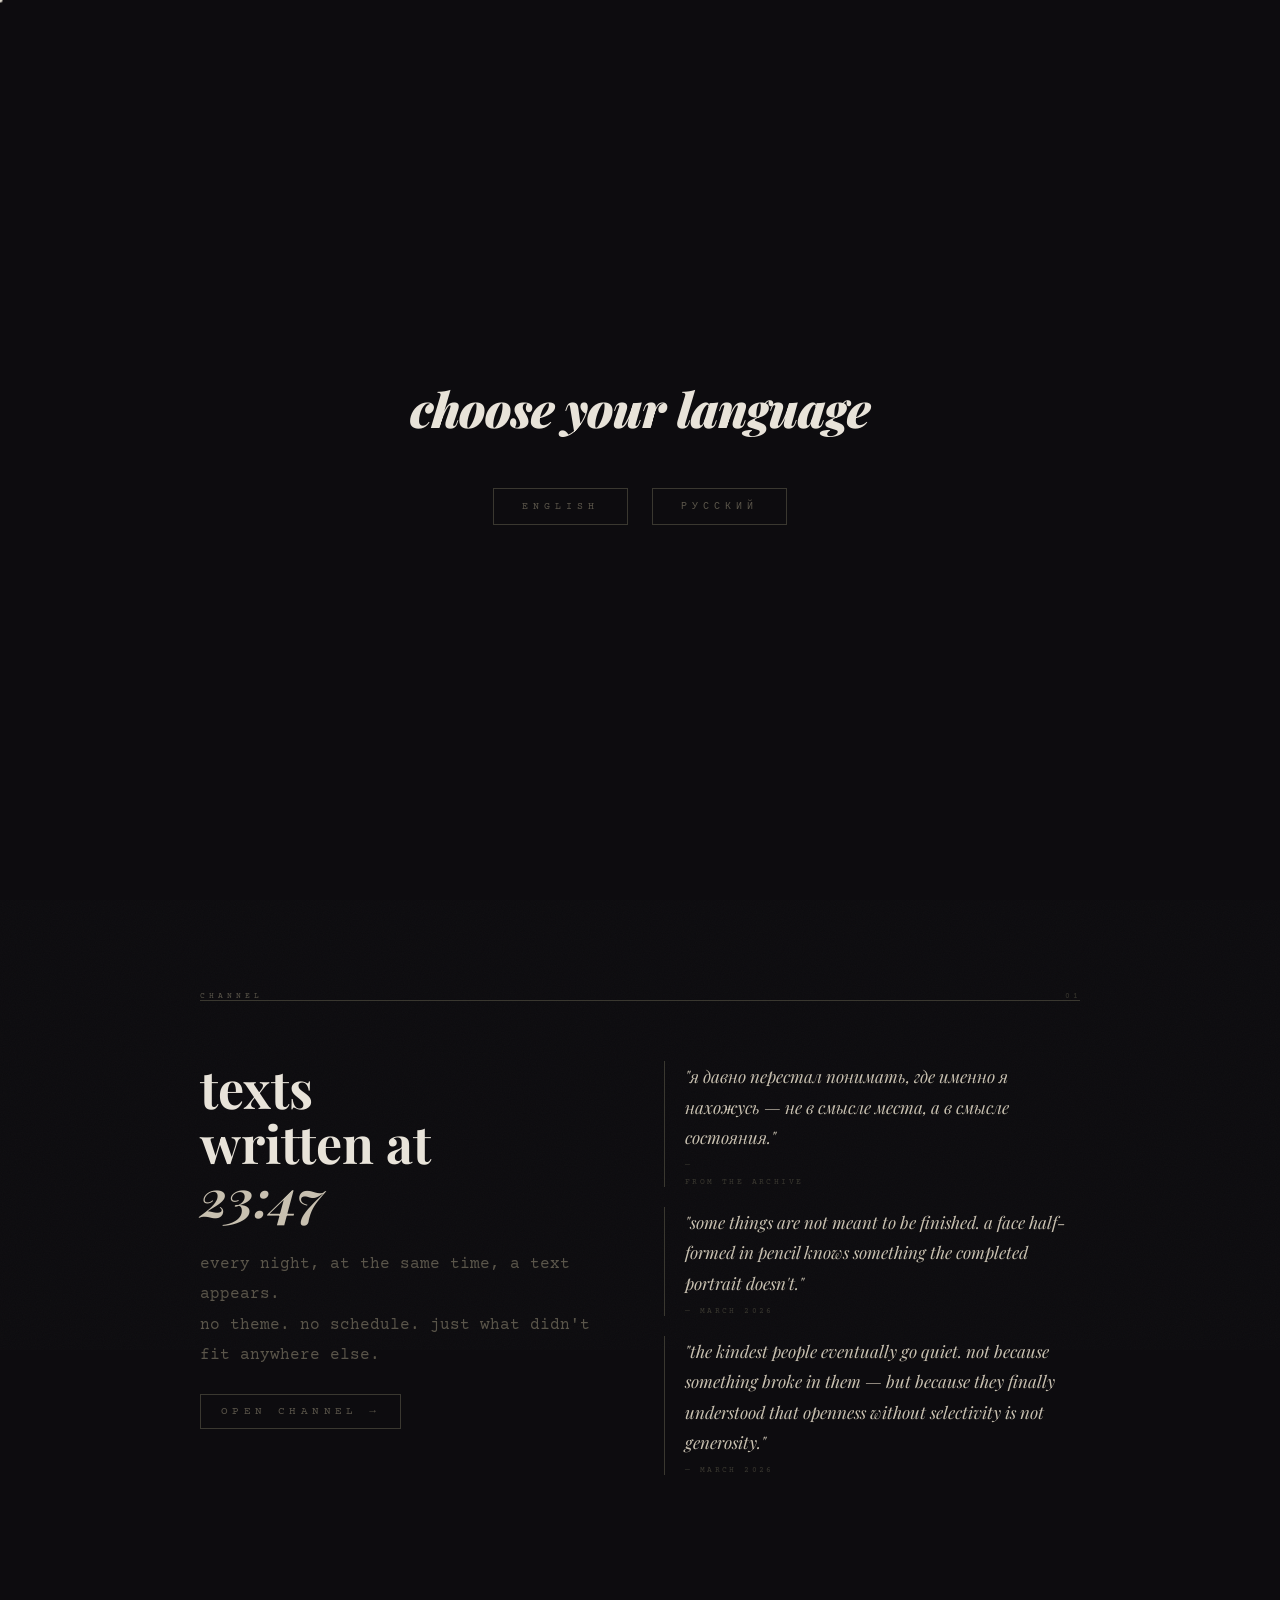
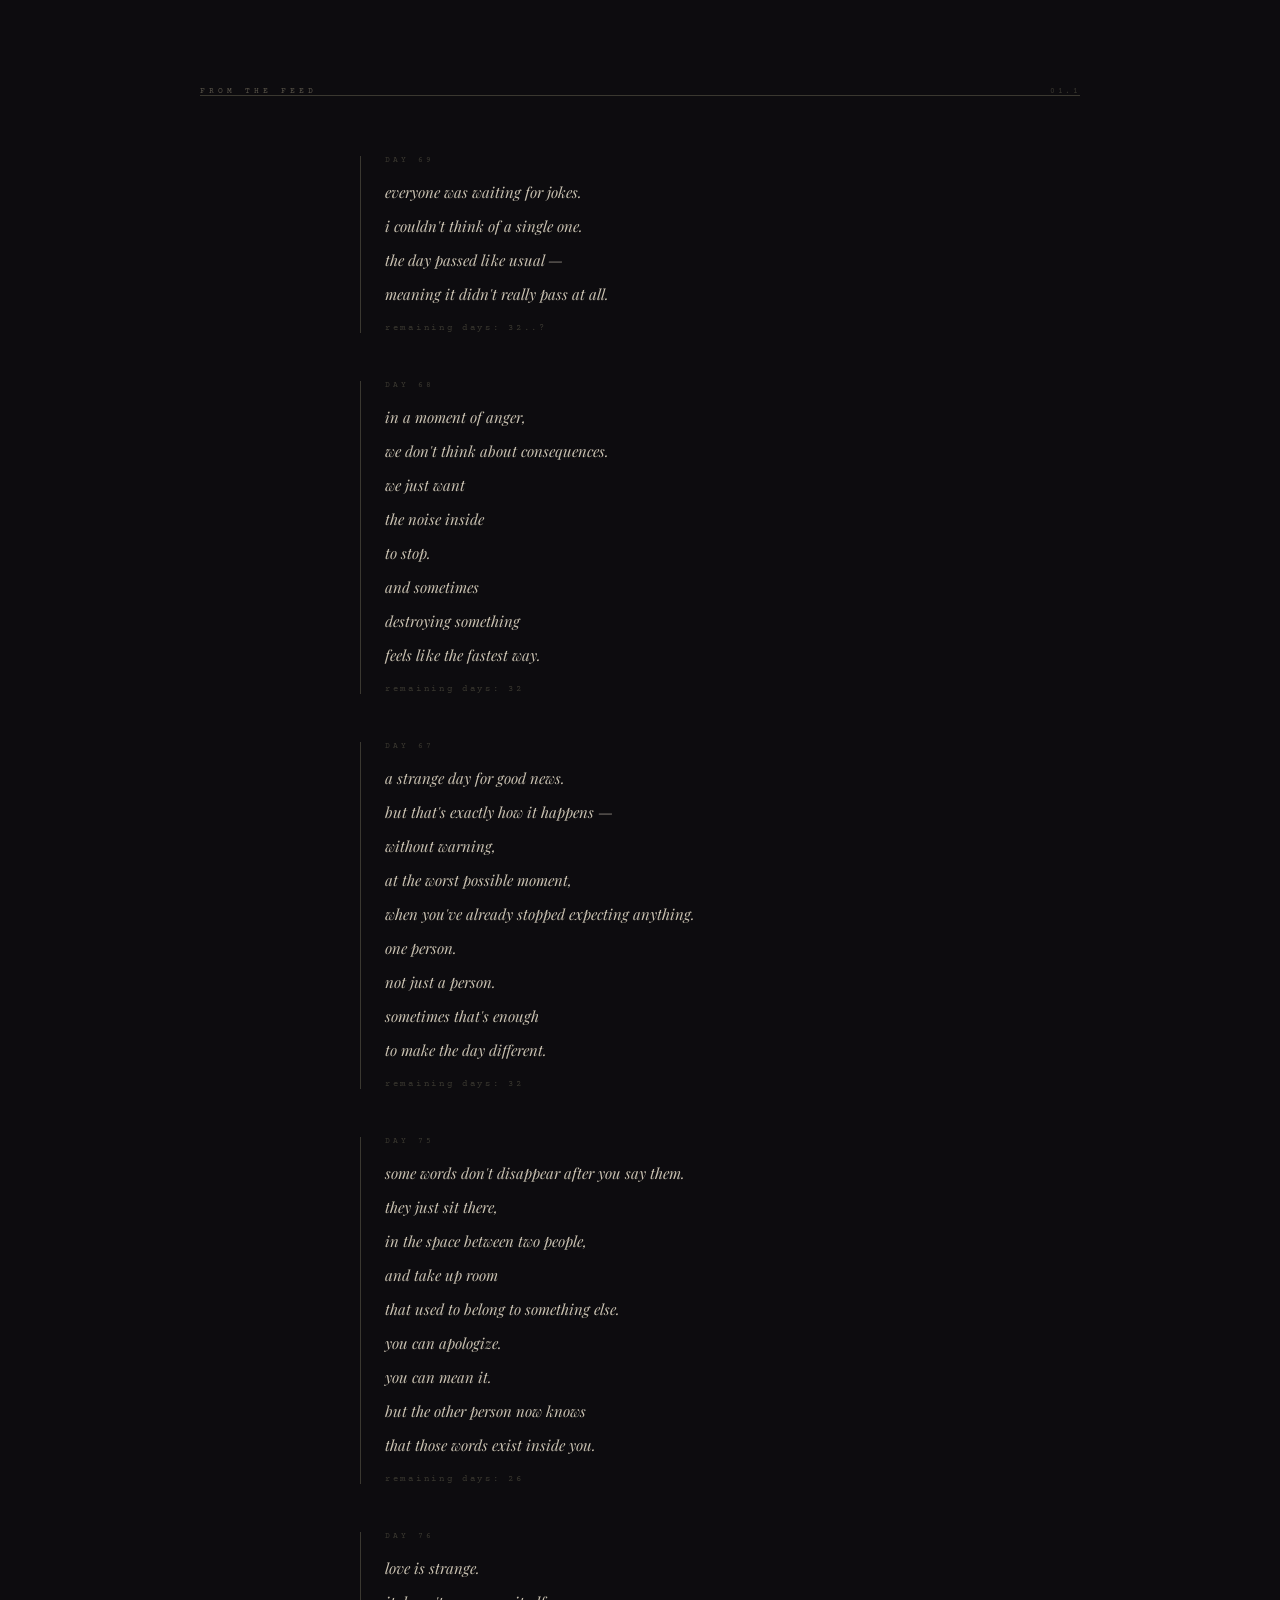
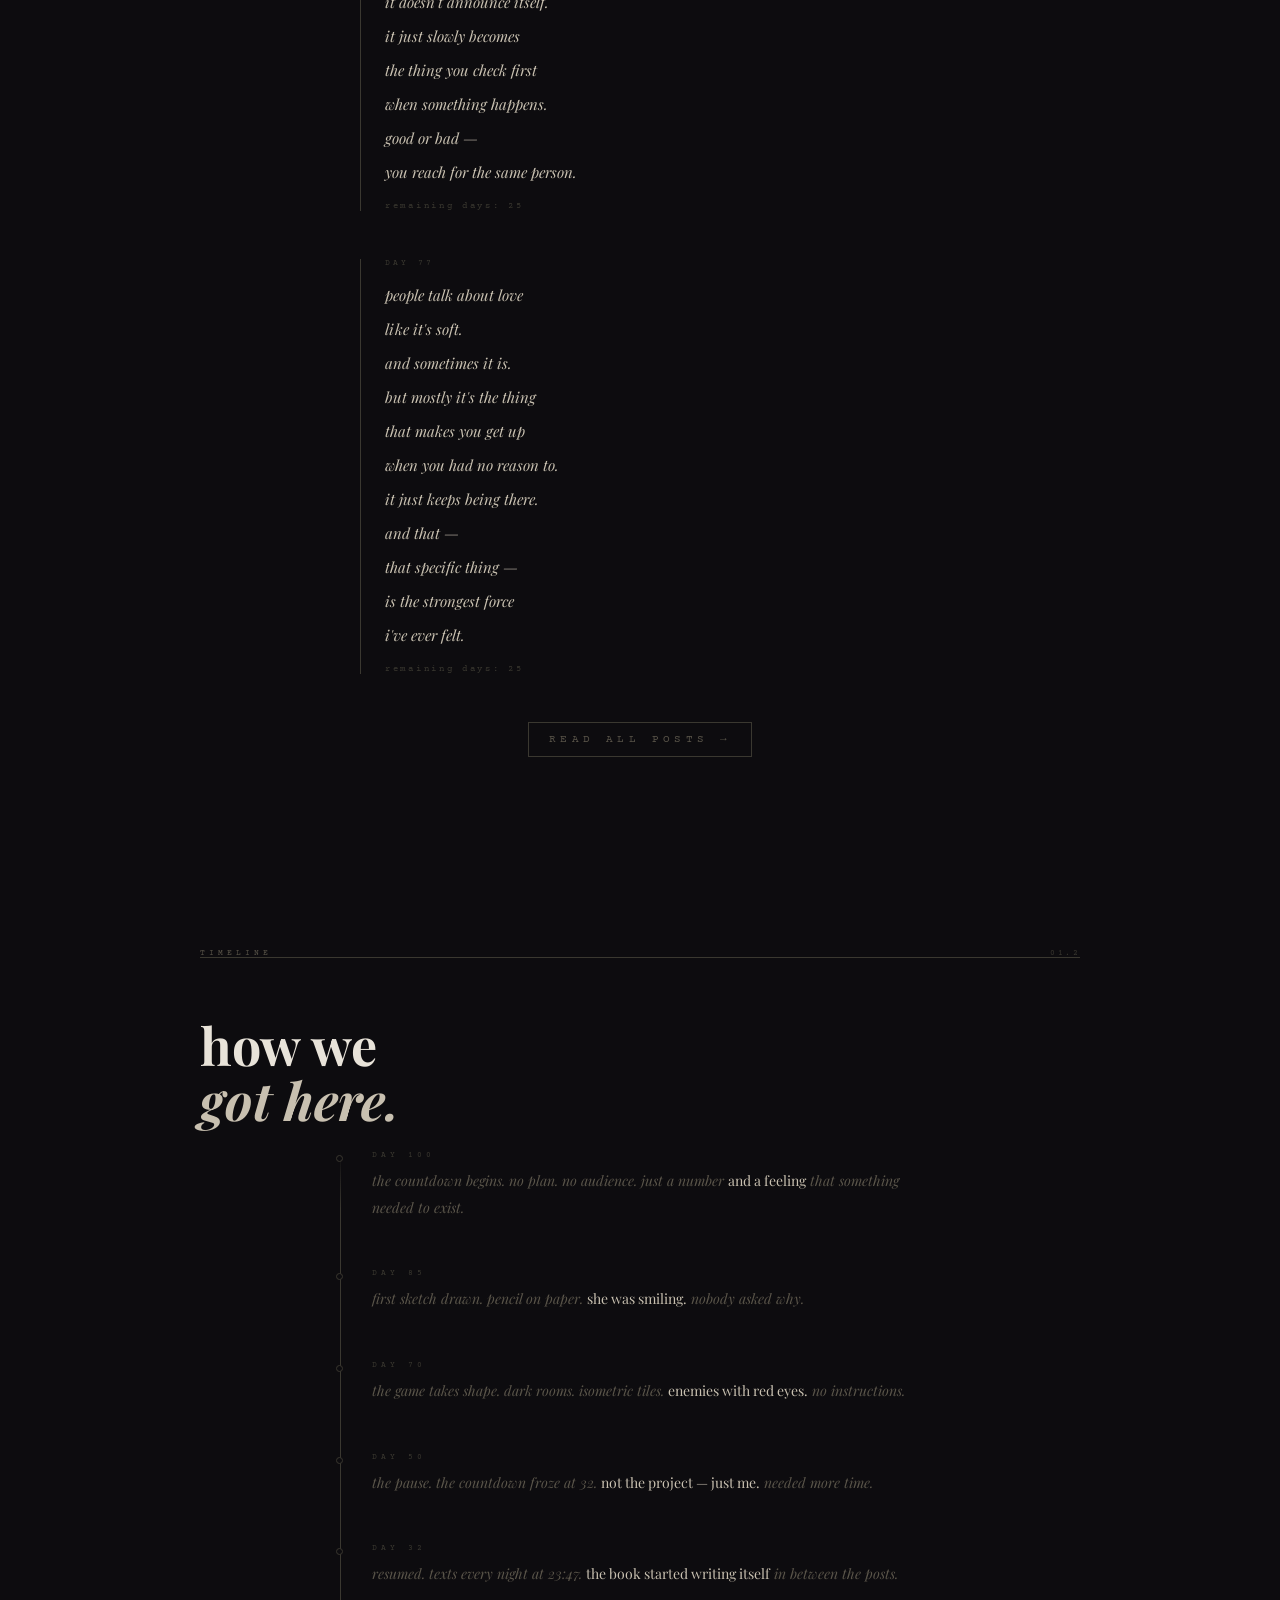
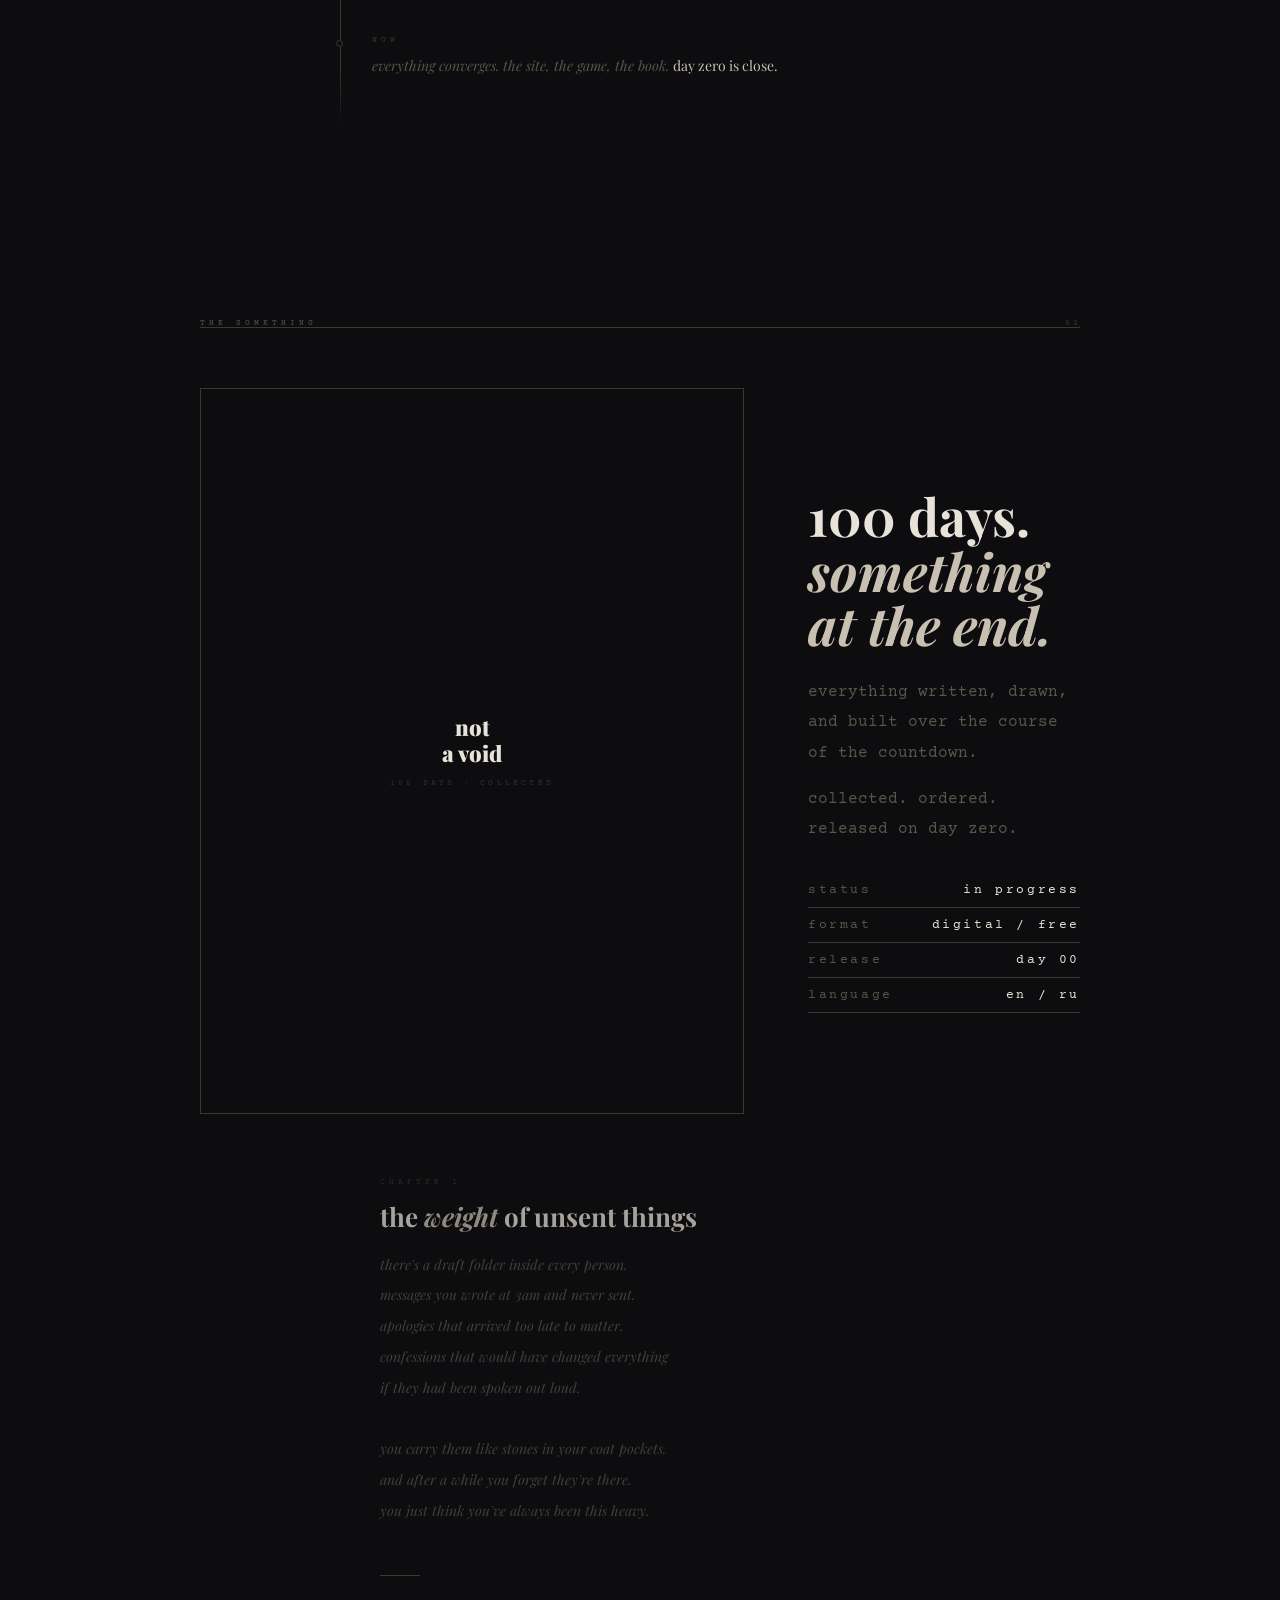
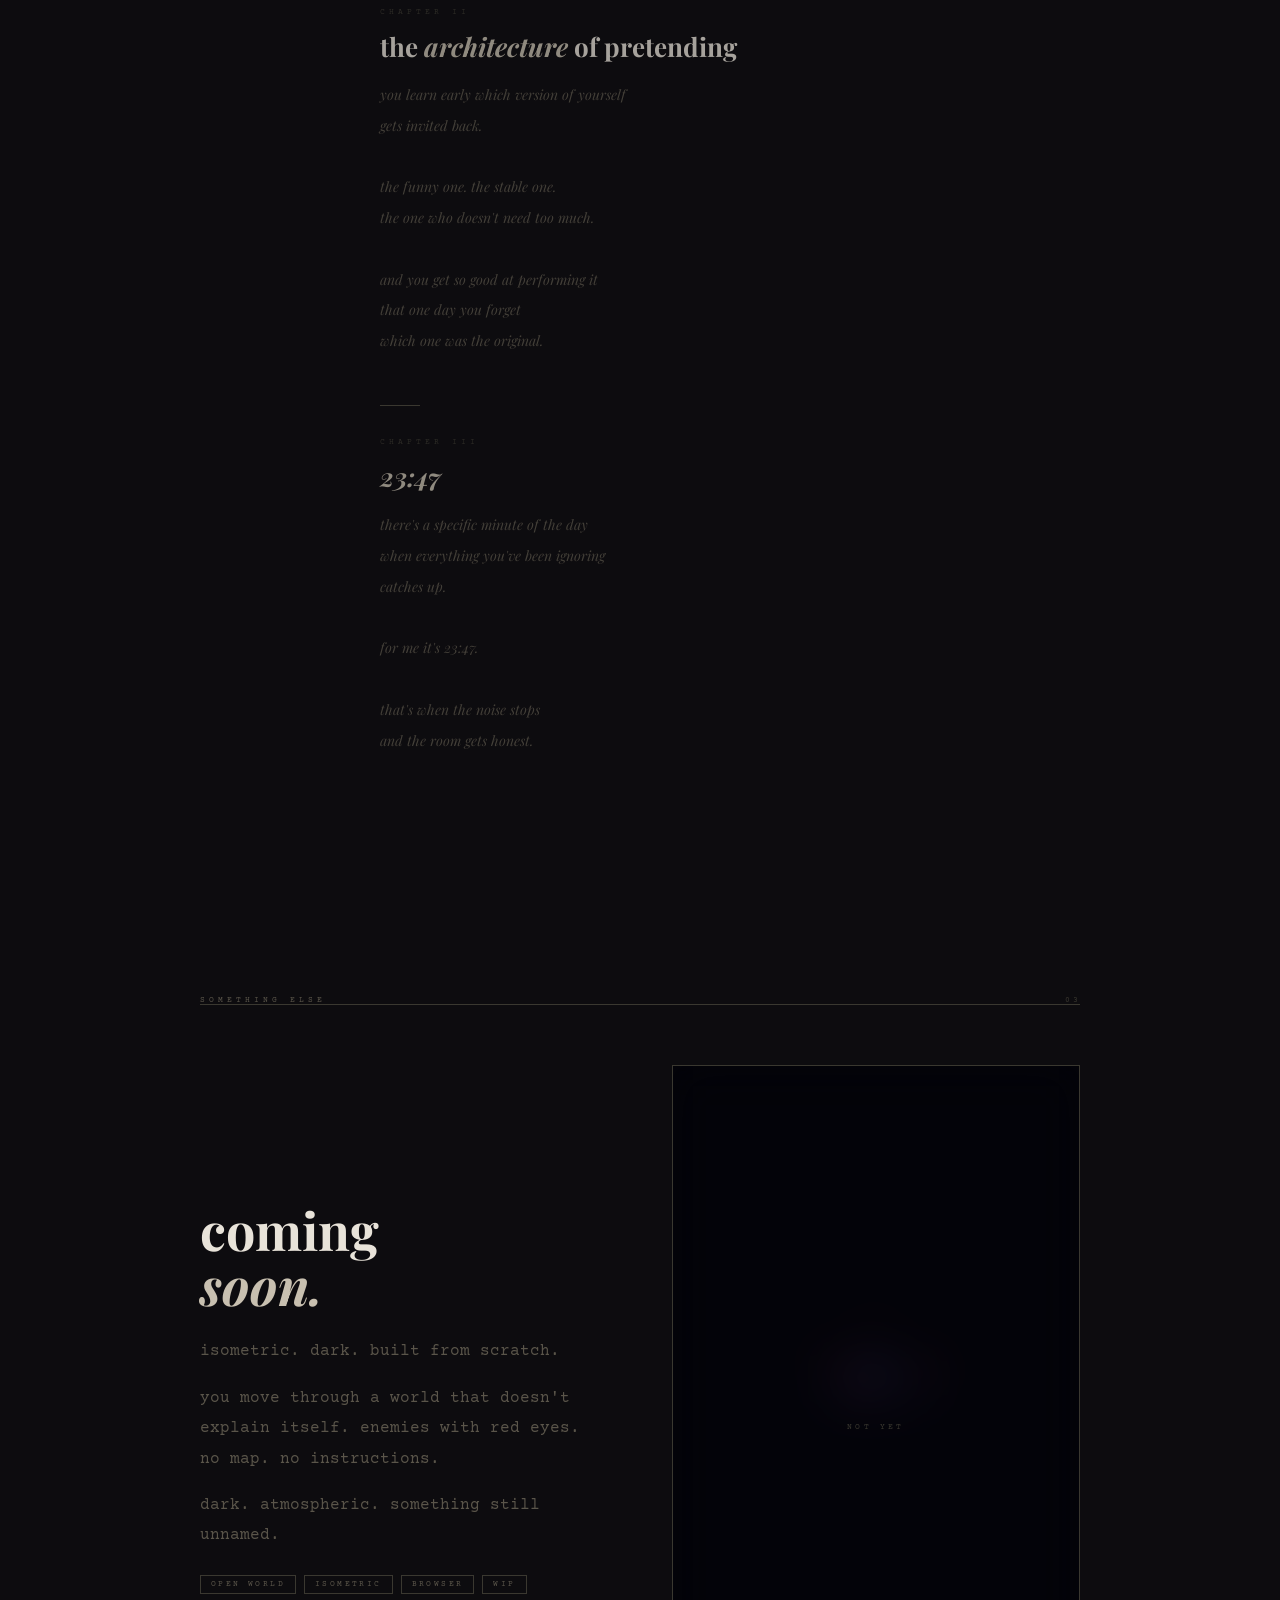
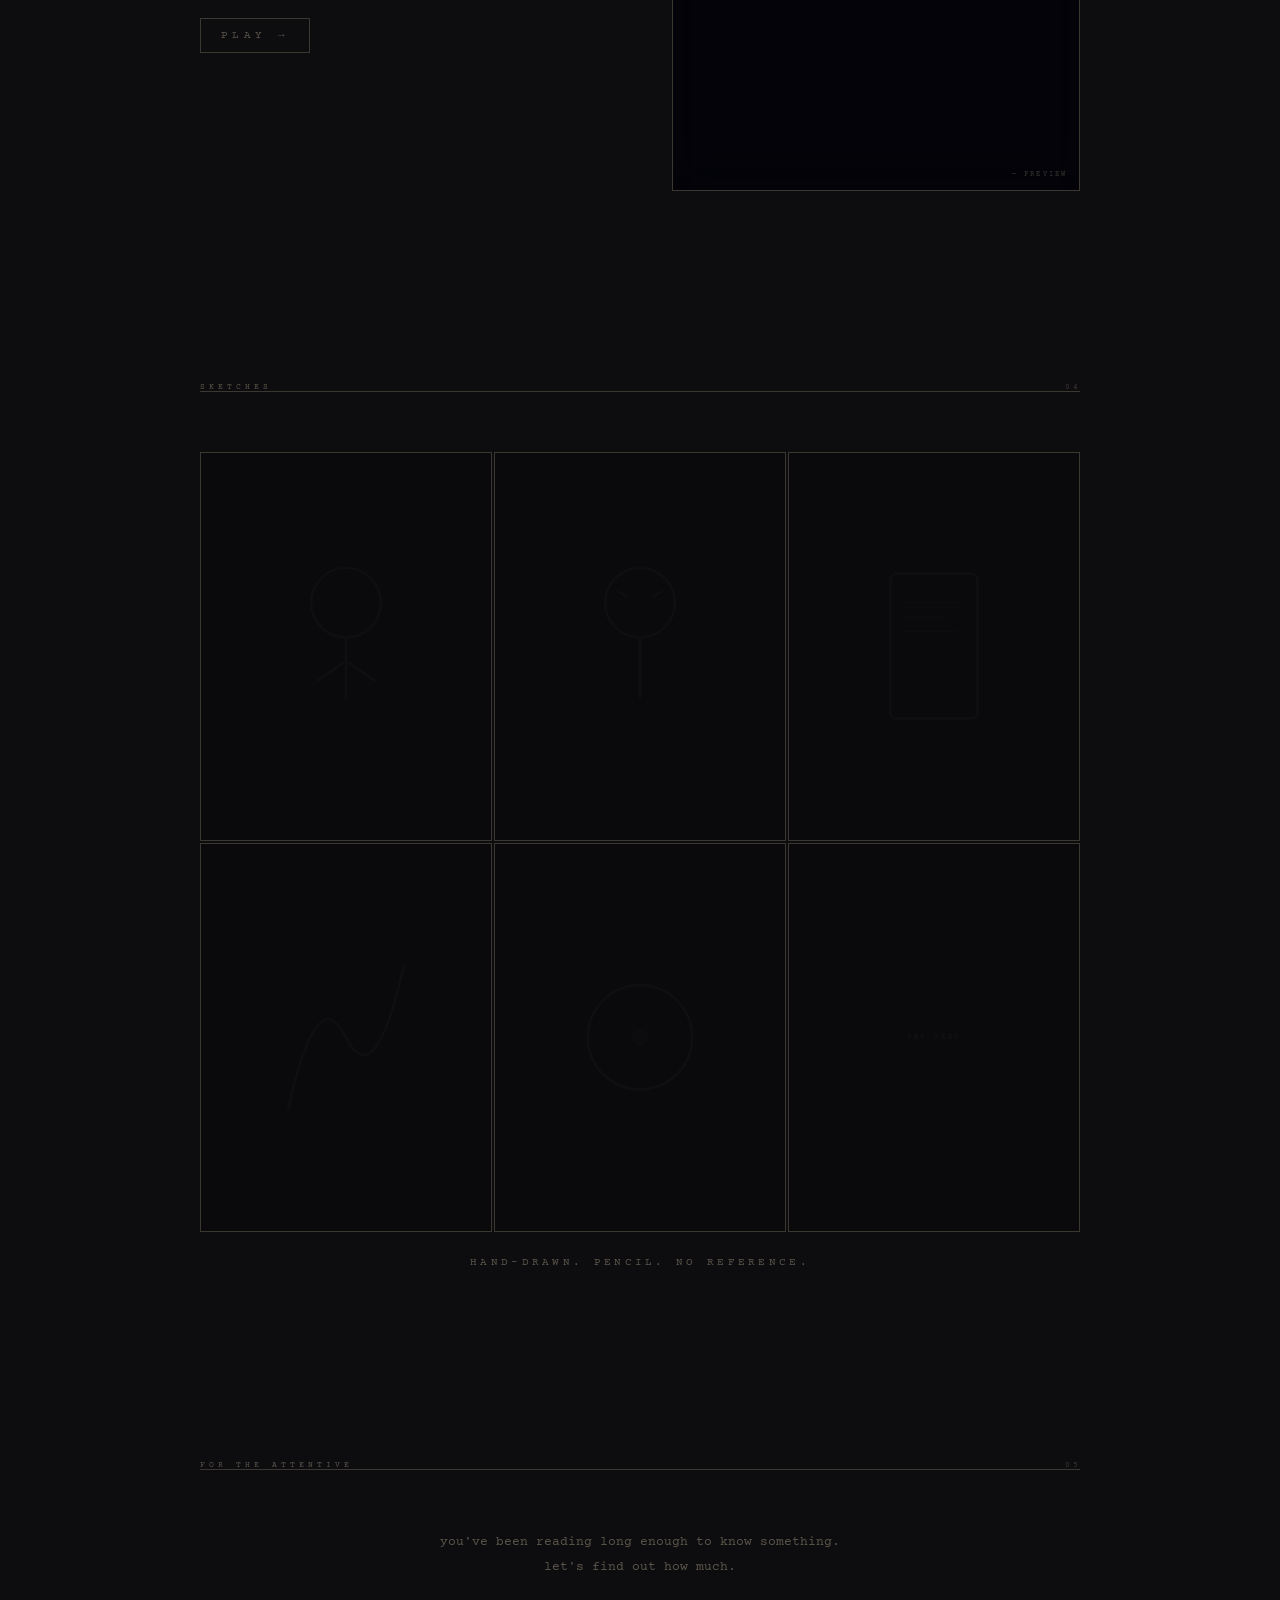
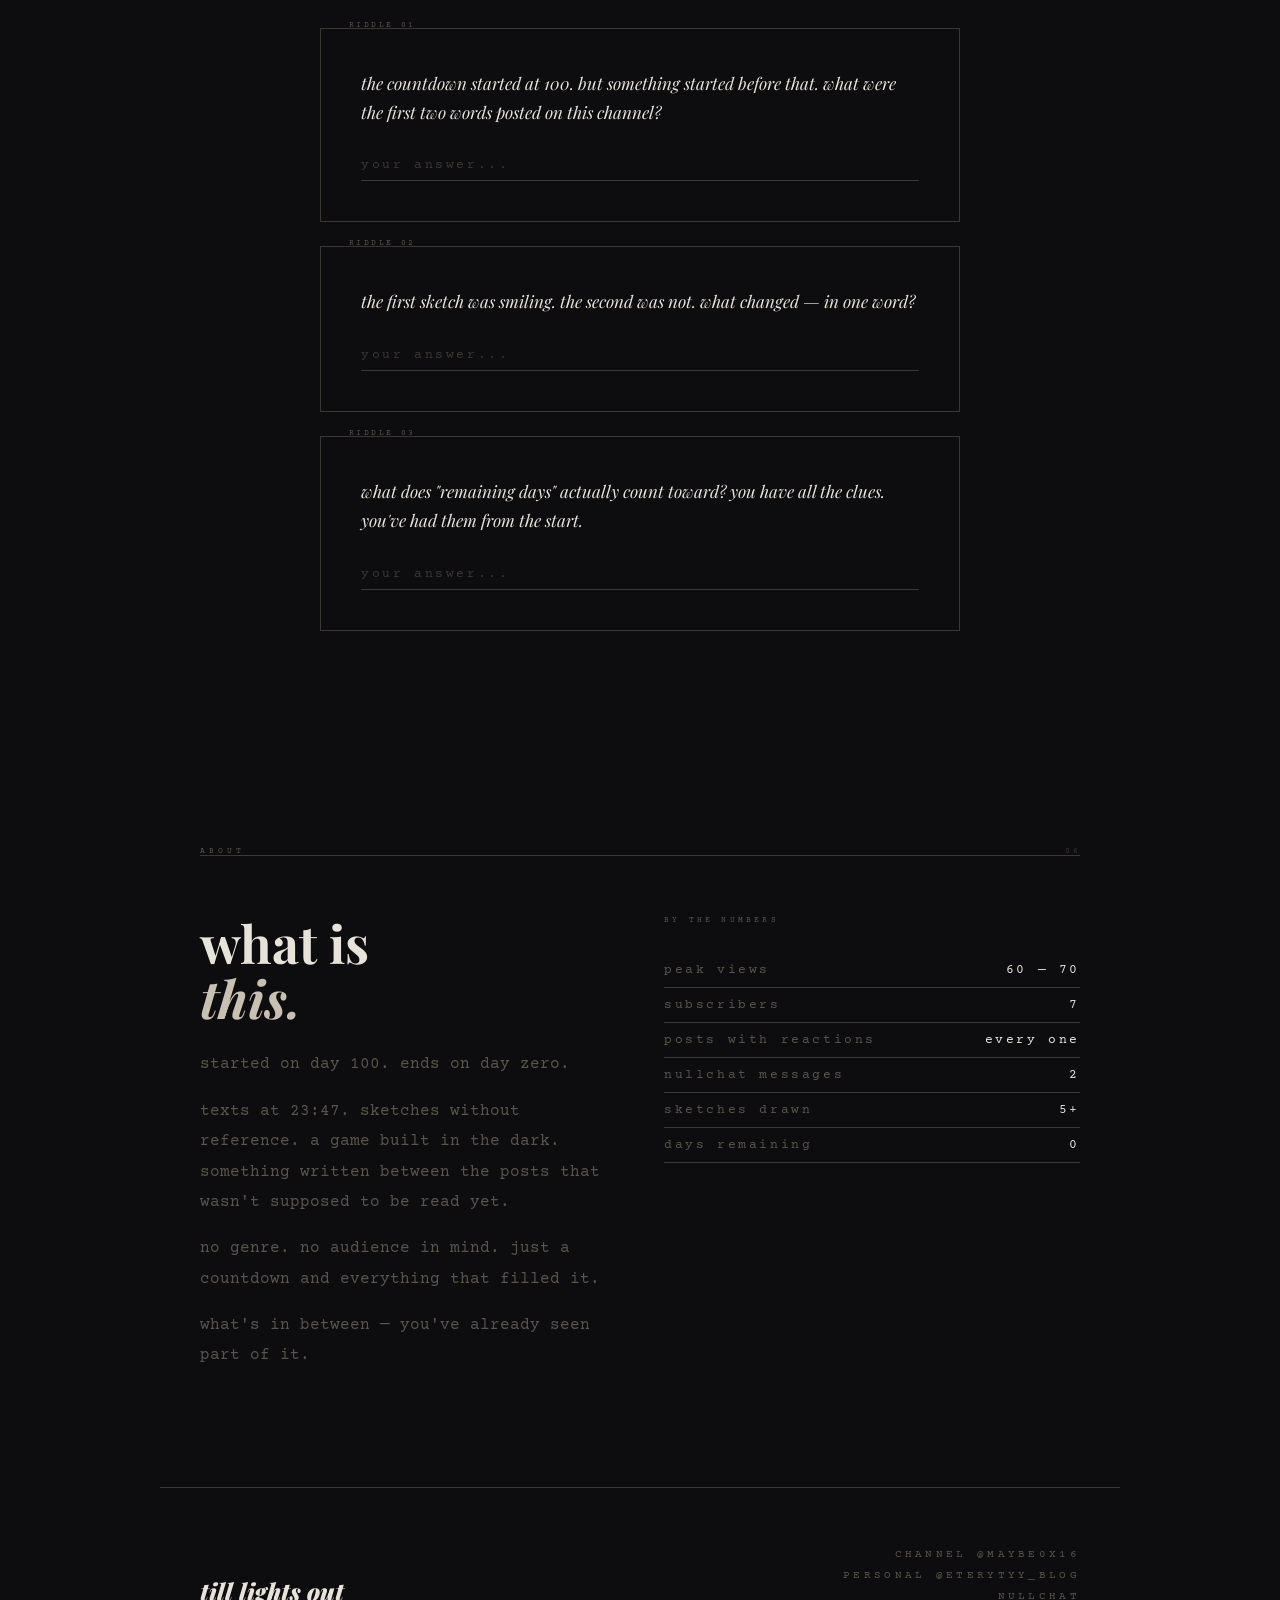
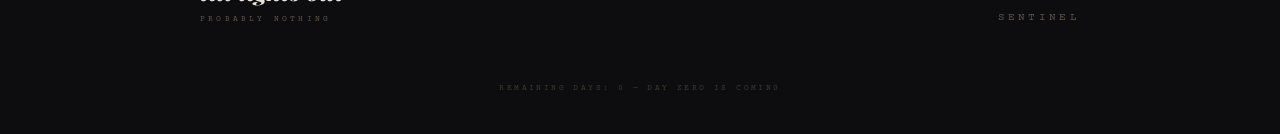
==== commit 40f148c4: "Add files via upload" ====
--- a/index.html
+++ b/index.html
@@ -268,7 +268,17 @@
 .secret-overlay.active .secret-close{opacity:1}
 .secret-close:hover{color:#5a554a}
 
-/* LIGHTS OUT */
+/* AUDIO */
+#audioBtn{
+  position:fixed;bottom:32px;right:40px;
+  z-index:500;
+  background:transparent;border:1px solid var(--dim);
+  color:var(--muted);font-family:'Courier Prime',monospace;
+  font-size:8px;letter-spacing:0.3em;text-transform:uppercase;
+  padding:8px 14px;cursor:none;
+  transition:all 0.3s;
+}
+#audioBtn:hover{color:var(--paper);border-color:var(--accent)}
 #lightsOut{
   display:none;position:fixed;inset:0;z-index:2000;
   background:rgba(0,0,0,0);pointer-events:none;
@@ -326,17 +336,65 @@
 .ls-btn:hover{color:var(--muted)}
 .ls-sep{font-size:8px;color:var(--dim);line-height:1.8;padding:0 2px}
 
+/* POSTS FEED */
+.posts-feed{display:flex;flex-direction:column;gap:48px;max-width:560px;margin:0 auto}
+.post-card{border-left:1px solid var(--dim);padding:0 0 0 24px;position:relative;transition:border-color 0.5s}
+.post-card:hover{border-color:var(--muted)}
+.post-date{font-size:8px;letter-spacing:0.4em;color:var(--dim);text-transform:uppercase;margin-bottom:12px}
+.post-body{font-family:'Playfair Display',serif;font-style:italic;font-size:15px;line-height:2;color:var(--accent)}
+.post-body br{content:'';display:block;margin:4px 0}
+.post-remaining{font-size:9px;letter-spacing:0.3em;color:var(--dim);margin-top:14px;text-transform:lowercase}
+.posts-more{text-align:center;margin-top:40px}
+
+/* TIMELINE */
+.timeline{position:relative;max-width:600px;margin:0 auto;padding-left:32px}
+.timeline::before{content:'';position:absolute;left:0;top:0;bottom:0;width:1px;background:linear-gradient(to bottom,transparent,var(--dim) 10%,var(--dim) 90%,transparent)}
+.tl-item{position:relative;padding:0 0 48px 0}
+.tl-item::before{content:'';position:absolute;left:-36px;top:4px;width:7px;height:7px;border-radius:50%;border:1px solid var(--dim);background:var(--bg);transition:all 0.4s}
+.tl-item:hover::before{border-color:var(--accent);background:var(--accent);box-shadow:0 0 8px rgba(200,192,176,0.3)}
+.tl-day{font-size:8px;letter-spacing:0.5em;color:var(--dim);text-transform:uppercase;margin-bottom:8px}
+.tl-text{font-family:'Playfair Display',serif;font-style:italic;font-size:14px;line-height:1.9;color:var(--muted)}
+.tl-text em{color:var(--accent);font-style:normal}
+
+/* BOOK PREVIEW */
+.book-preview{max-width:520px;margin:0 auto}
+.book-chapter{margin-bottom:48px;opacity:0.7;transition:opacity 0.5s}
+.book-chapter:hover{opacity:1}
+.book-ch-num{font-size:8px;letter-spacing:0.5em;color:var(--dim);text-transform:uppercase;margin-bottom:12px}
+.book-ch-title{font-family:'Playfair Display',serif;font-size:clamp(18px,3vw,26px);font-weight:700;color:var(--paper);margin-bottom:16px}
+.book-ch-title em{font-style:italic;color:var(--accent)}
+.book-ch-body{font-family:'Playfair Display',serif;font-style:italic;font-size:14px;line-height:2.2;color:var(--muted)}
+.book-ch-divider{width:40px;height:1px;background:var(--dim);margin:32px 0}
+
+/* GALLERY IMPROVED */
+.gitem-label{position:absolute;bottom:12px;left:12px;font-size:7px;letter-spacing:0.3em;color:var(--dim);text-transform:uppercase;z-index:2;opacity:0;transition:opacity 0.4s}
+.gitem:hover .gitem-label{opacity:1}
+.gitem-sketch{width:100%;height:100%;display:flex;align-items:center;justify-content:center;position:relative}
+.gitem-sketch svg{width:60%;height:60%;opacity:0.15;transition:opacity 0.4s}
+.gitem:hover .gitem-sketch svg{opacity:0.35}
+
+/* SECRET 4 — konami */
+#secret4 .secret-text{color:#c8a848}
+
 @media(max-width:700px){
   .two-col,.book-grid,.game-grid{grid-template-columns:1fr}
   .gallery{grid-template-columns:repeat(2,1fr)}
   footer{flex-direction:column;gap:24px;align-items:flex-start}
   .footer-links{align-items:flex-start}
+  .timeline{padding-left:24px}
+  .tl-item::before{left:-28px}
+  .posts-feed{gap:36px}
+  .post-card{padding-left:16px}
 }
 </style>
 </head>
 <body>
 
-<div class="cursor" id="cursor"></div>
+<audio id="bgAudio" loop preload="none">
+  <source src="Hozuki_-_oblivion.mp3" type="audio/mpeg">
+</audio>
+<div id="cursor" class="cursor"></div>
+<button id="audioBtn">♪ play</button>
 <canvas id="canvas"></canvas>
 <div class="noise"></div>
 <div class="vignette"></div>
@@ -373,6 +431,12 @@
 <div id="secret3" class="secret-overlay">
   <div class="secret-inner">
     <p class="secret-text">"she was never supposed to smile.<br><br>it just happened.<br><br>i left it because correcting it<br>would have been a kind of lie."</p>
+    <p class="secret-close">click anywhere to close</p>
+  </div>
+</div>
+<div id="secret4" class="secret-overlay">
+  <div class="secret-inner">
+    <p class="secret-text">"you scrolled past everything<br>and came back to the beginning.<br><br>that's not curiosity.<br>that's recognition.<br><br>you've been carrying<br>an unopened file too."</p>
     <p class="secret-close">click anywhere to close</p>
   </div>
 </div>
@@ -423,12 +487,83 @@
   </div>
 </div>
 
+<!-- POSTS -->
+<div class="wrap">
+  <div class="rule t-rule" data-label-en="from the feed" data-label-ru="из ленты" data-label="from the feed" data-num="01.1"></div>
+  <div class="posts-feed reveal">
+    <div class="post-card">
+      <div class="post-date">day 69</div>
+      <div class="post-body">everyone was waiting for jokes.<br>i couldn't think of a single one.<br><br>the day passed like usual —<br>meaning it didn't really pass at all.</div>
+      <div class="post-remaining">remaining days: 32..?</div>
+    </div>
+    <div class="post-card">
+      <div class="post-date" id="tPostDate2">day 68</div>
+      <div class="post-body" id="tPostBody2">in a moment of anger,<br>we don't think about consequences.<br><br>we just want<br>the noise inside<br>to stop.<br><br>and sometimes<br>destroying something<br>feels like the fastest way.</div>
+      <div class="post-remaining">remaining days: 32</div>
+    </div>
+    <div class="post-card">
+      <div class="post-date" id="tPostDate3">day 67</div>
+      <div class="post-body" id="tPostBody3">a strange day for good news.<br><br>but that's exactly how it happens —<br>without warning,<br>at the worst possible moment,<br>when you've already stopped expecting anything.<br><br>one person.<br>not just a person.<br><br>sometimes that's enough<br>to make the day different.</div>
+      <div class="post-remaining">remaining days: 32</div>
+    </div>
+    <div class="post-card">
+      <div class="post-date" id="tPostDate4">day 75</div>
+      <div class="post-body" id="tPostBody4">some words don't disappear after you say them.<br><br>they just sit there,<br>in the space between two people,<br>and take up room<br>that used to belong to something else.<br><br>you can apologize.<br>you can mean it.<br><br>but the other person now knows<br>that those words exist inside you.</div>
+      <div class="post-remaining">remaining days: 26</div>
+    </div>
+    <div class="post-card">
+      <div class="post-date" id="tPostDate5">day 76</div>
+      <div class="post-body" id="tPostBody5">love is strange.<br><br>it doesn't announce itself.<br>it just slowly becomes<br>the thing you check first<br>when something happens.<br><br>good or bad —<br>you reach for the same person.</div>
+      <div class="post-remaining">remaining days: 25</div>
+    </div>
+    <div class="post-card">
+      <div class="post-date" id="tPostDate6">day 77</div>
+      <div class="post-body" id="tPostBody6">people talk about love<br>like it's soft.<br><br>and sometimes it is.<br><br>but mostly it's the thing<br>that makes you get up<br>when you had no reason to.<br><br>it just keeps being there.<br>and that —<br>that specific thing —<br>is the strongest force<br>i've ever felt.</div>
+      <div class="post-remaining">remaining days: 25</div>
+    </div>
+  </div>
+  <div class="posts-more"><a href="https://t.me/maybe0x16" target="_blank" class="btn" id="tPostsMore">read all posts →</a></div>
+</div>
+
+<!-- TIMELINE -->
+<div class="wrap">
+  <div class="rule t-rule" data-label-en="timeline" data-label-ru="хронология" data-label="timeline" data-num="01.2"></div>
+  <h2 class="big-head reveal" id="tTlHead">how we<br><em>got here.</em></h2>
+  <div class="timeline reveal">
+    <div class="tl-item">
+      <div class="tl-day" id="tTlDay1">day 100</div>
+      <div class="tl-text" id="tTlText1">the countdown begins. no plan. no audience. just a number <em>and a feeling</em> that something needed to exist.</div>
+    </div>
+    <div class="tl-item">
+      <div class="tl-day" id="tTlDay2">day 85</div>
+      <div class="tl-text" id="tTlText2">first sketch drawn. pencil on paper. <em>she was smiling.</em> nobody asked why.</div>
+    </div>
+    <div class="tl-item">
+      <div class="tl-day" id="tTlDay3">day 70</div>
+      <div class="tl-text" id="tTlText3">the game takes shape. dark rooms. isometric tiles. <em>enemies with red eyes.</em> no instructions.</div>
+    </div>
+    <div class="tl-item">
+      <div class="tl-day" id="tTlDay4">day 50</div>
+      <div class="tl-text" id="tTlText4">the pause. the countdown froze at 32. <em>not the project — just me.</em> needed more time.</div>
+    </div>
+    <div class="tl-item">
+      <div class="tl-day" id="tTlDay5">day 32</div>
+      <div class="tl-text" id="tTlText5">resumed. texts every night at 23:47. <em>the book started writing itself</em> in between the posts.</div>
+    </div>
+    <div class="tl-item">
+      <div class="tl-day" id="tTlDay6">now</div>
+      <div class="tl-text" id="tTlText6">everything converges. the site, the game, the book. <em>day zero is close.</em></div>
+    </div>
+  </div>
+</div>
+
 <!-- BOOK -->
 <div class="wrap">
   <div class="rule t-rule" data-label-en="the something" data-label-ru="нечто" data-label="the something" data-num="02"></div>
   <div class="book-grid reveal">
     <div class="book-cover">
-      <div class="book-cover-sub" style="opacity:0.3;">soon...</div>
+      <div class="book-cover-title">not<br>a void</div>
+      <div class="book-cover-sub" style="opacity:0.5;">100 days · collected</div>
     </div>
     <div>
       <h2 class="big-head" id="tBookHead">100 days.<br><em>something at the end.</em></h2>
@@ -440,6 +575,26 @@
         <div class="meta-row"><span id="tBookReleaseL">release</span><span id="tBookRelease">day 00</span></div>
         <div class="meta-row"><span id="tBookLangL">language</span><span id="tBookLang">en / ru</span></div>
       </div>
+    </div>
+  </div>
+  <!-- book preview chapters -->
+  <div class="book-preview reveal" style="margin-top:64px;">
+    <div class="book-chapter">
+      <div class="book-ch-num" id="tBookCh1Num">chapter i</div>
+      <div class="book-ch-title" id="tBookCh1Title">the <em>weight</em> of unsent things</div>
+      <div class="book-ch-body" id="tBookCh1Body">there's a draft folder inside every person.<br>messages you wrote at 3am and never sent.<br>apologies that arrived too late to matter.<br>confessions that would have changed everything<br>if they had been spoken out loud.<br><br>you carry them like stones in your coat pockets.<br>and after a while you forget they're there.<br>you just think you've always been this heavy.</div>
+    </div>
+    <div class="book-ch-divider"></div>
+    <div class="book-chapter">
+      <div class="book-ch-num" id="tBookCh2Num">chapter ii</div>
+      <div class="book-ch-title" id="tBookCh2Title">the <em>architecture</em> of pretending</div>
+      <div class="book-ch-body" id="tBookCh2Body">you learn early which version of yourself<br>gets invited back.<br><br>the funny one. the stable one.<br>the one who doesn't need too much.<br><br>and you get so good at performing it<br>that one day you forget<br>which one was the original.</div>
+    </div>
+    <div class="book-ch-divider"></div>
+    <div class="book-chapter">
+      <div class="book-ch-num" id="tBookCh3Num">chapter iii</div>
+      <div class="book-ch-title" id="tBookCh3Title"><em>23:47</em></div>
+      <div class="book-ch-body" id="tBookCh3Body">there's a specific minute of the day<br>when everything you've been ignoring<br>catches up.<br><br>for me it's 23:47.<br><br>that's when the noise stops<br>and the room gets honest.</div>
     </div>
   </div>
 </div>
@@ -477,12 +632,29 @@
 <div class="wrap">
   <div class="rule t-rule" data-label-en="sketches" data-label-ru="скетчи" data-label="sketches" data-num="04"></div>
   <div class="gallery reveal">
-    <div class="gitem"><div class="gitem-inner">soon...</div></div>
-    <div class="gitem"><div class="gitem-inner">soon...</div></div>
-    <div class="gitem"><div class="gitem-inner">soon...</div></div>
-    <div class="gitem"><div class="gitem-inner">soon...</div></div>
-    <div class="gitem"><div class="gitem-inner">soon...</div></div>
-    <div class="gitem"><div class="gitem-inner">soon...</div></div>
+    <div class="gitem">
+      <div class="gitem-sketch"><svg viewBox="0 0 60 80"><circle cx="30" cy="25" r="12" fill="none" stroke="#3a3830" stroke-width="0.8"/><line x1="30" y1="37" x2="30" y2="58" stroke="#3a3830" stroke-width="0.8"/><line x1="30" y1="45" x2="20" y2="52" stroke="#3a3830" stroke-width="0.8"/><line x1="30" y1="45" x2="40" y2="52" stroke="#3a3830" stroke-width="0.8"/></svg></div>
+      <div class="gitem-label" id="tGal1">sketch 01 — she was smiling</div>
+    </div>
+    <div class="gitem">
+      <div class="gitem-sketch"><svg viewBox="0 0 60 80"><circle cx="30" cy="25" r="12" fill="none" stroke="#3a3830" stroke-width="0.8"/><line x1="30" y1="37" x2="30" y2="58" stroke="#3a3830" stroke-width="0.8"/><line x1="22" y1="21" x2="26" y2="23" stroke="#3a3830" stroke-width="0.6"/><line x1="38" y1="21" x2="34" y2="23" stroke="#3a3830" stroke-width="0.6"/></svg></div>
+      <div class="gitem-label" id="tGal2">sketch 02 — she was not</div>
+    </div>
+    <div class="gitem">
+      <div class="gitem-sketch"><svg viewBox="0 0 60 80"><rect x="15" y="15" width="30" height="50" rx="2" fill="none" stroke="#3a3830" stroke-width="0.8"/><line x1="20" y1="25" x2="40" y2="25" stroke="#3a3830" stroke-width="0.4" opacity="0.5"/><line x1="20" y1="30" x2="35" y2="30" stroke="#3a3830" stroke-width="0.4" opacity="0.5"/><line x1="20" y1="35" x2="38" y2="35" stroke="#3a3830" stroke-width="0.4" opacity="0.5"/></svg></div>
+      <div class="gitem-label" id="tGal3">sketch 03 — the unopened file</div>
+    </div>
+    <div class="gitem">
+      <div class="gitem-sketch"><svg viewBox="0 0 60 80"><path d="M10 65 Q20 20, 30 40 Q40 60, 50 15" fill="none" stroke="#3a3830" stroke-width="0.8"/></svg></div>
+      <div class="gitem-label" id="tGal4">sketch 04 — the signal</div>
+    </div>
+    <div class="gitem">
+      <div class="gitem-sketch"><svg viewBox="0 0 60 80"><circle cx="30" cy="40" r="18" fill="none" stroke="#3a3830" stroke-width="0.8"/><circle cx="30" cy="40" r="3" fill="#3a3830" opacity="0.3"/></svg></div>
+      <div class="gitem-label" id="tGal5">sketch 05 — the void</div>
+    </div>
+    <div class="gitem">
+      <div class="gitem-inner" style="color:var(--dim);opacity:0.3;font-size:7px;">day zero</div>
+    </div>
   </div>
   <p class="gallery-caption" id="tSketchesCaption">hand-drawn. pencil. no reference.</p>
 </div>
@@ -555,6 +727,7 @@
 
 <script>
 // language
+let playing = false;
 const TEXTS = {
   en: {
     'hero-counter-label': 'remaining days',
@@ -608,6 +781,17 @@
     'ch-link': '@maybe0x16',
     'personal-link': '@eterytyy_blog',
     'close-secret': 'click anywhere to close',
+    'posts-more': 'read all posts →',
+    'tl-head': 'how we<br><em>got here.</em>',
+    'tl-day1': 'day 100', 'tl-text1': 'the countdown begins. no plan. no audience. just a number <em>and a feeling</em> that something needed to exist.',
+    'tl-day2': 'day 85', 'tl-text2': 'first sketch drawn. pencil on paper. <em>she was smiling.</em> nobody asked why.',
+    'tl-day3': 'day 70', 'tl-text3': 'the game takes shape. dark rooms. isometric tiles. <em>enemies with red eyes.</em> no instructions.',
+    'tl-day4': 'day 50', 'tl-text4': 'the pause. the countdown froze at 32. <em>not the project — just me.</em> needed more time.',
+    'tl-day5': 'day 32', 'tl-text5': 'resumed. texts every night at 23:47. <em>the book started writing itself</em> in between the posts.',
+    'tl-day6': 'now', 'tl-text6': 'everything converges. the site, the game, the book. <em>day zero is close.</em>',
+    'book-ch1-num': 'chapter i', 'book-ch1-title': 'the <em>weight</em> of unsent things',
+    'book-ch2-num': 'chapter ii', 'book-ch2-title': 'the <em>architecture</em> of pretending',
+    'book-ch3-num': 'chapter iii', 'book-ch3-title': '<em>23:47</em>',
   },
   ru: {
     'hero-counter-label': 'осталось дней',
@@ -661,6 +845,17 @@
     'ch-link': '@maybe0x16',
     'personal-link': '@eterytyy_blog',
     'close-secret': 'нажмите где угодно чтобы закрыть',
+    'posts-more': 'все посты →',
+    'tl-head': 'как мы<br><em>оказались здесь.</em>',
+    'tl-day1': 'день 100', 'tl-text1': 'отсчёт начинается. без плана. без аудитории. просто число <em>и ощущение</em>, что чему-то нужно существовать.',
+    'tl-day2': 'день 85', 'tl-text2': 'первый скетч. карандаш по бумаге. <em>она улыбалась.</em> никто не спрашивал почему.',
+    'tl-day3': 'день 70', 'tl-text3': 'игра обретает форму. тёмные комнаты. изометрия. <em>враги с красными глазами.</em> без инструкций.',
+    'tl-day4': 'день 50', 'tl-text4': 'пауза. отсчёт замер на 32. <em>не проект — просто я.</em> нужно было больше времени.',
+    'tl-day5': 'день 32', 'tl-text5': 'продолжение. тексты каждую ночь в 23:47. <em>книга начала писать себя сама</em> между постами.',
+    'tl-day6': 'сейчас', 'tl-text6': 'всё сходится. сайт, игра, книга. <em>день ноль близко.</em>',
+    'book-ch1-num': 'глава i', 'book-ch1-title': '<em>тяжесть</em> неотправленного',
+    'book-ch2-num': 'глава ii', 'book-ch2-title': '<em>архитектура</em> притворства',
+    'book-ch3-num': 'глава iii', 'book-ch3-title': '<em>23:47</em>',
   }
 };
 
@@ -674,6 +869,21 @@
   // switcher
   document.getElementById('lsEn').classList.toggle('active', lang === 'en');
   document.getElementById('lsRu').classList.toggle('active', lang === 'ru');
+  // autoplay после взаимодействия
+  const audio = document.getElementById('bgAudio');
+  if(audio && !playing) {
+    audio.volume = 0;
+    audio.play().then(() => {
+      playing = true;
+      document.getElementById('audioBtn').textContent = '♪ stop';
+      let vol = 0;
+      const fadeIn = setInterval(() => {
+        vol = Math.min(vol + 0.02, 0.4);
+        audio.volume = vol;
+        if(vol >= 0.4) clearInterval(fadeIn);
+      }, 50);
+    }).catch(() => {});
+  }
   applyLang(lang);
 }
 
@@ -683,6 +893,27 @@
   if(savedLang) {
     document.getElementById('langScreen').style.display = 'none';
     applyLang(savedLang);
+    // если язык уже был — запускаем при первом касании
+    const startAudio = () => {
+      const audio = document.getElementById('bgAudio');
+      if(audio && !playing) {
+        audio.volume = 0;
+        audio.play().then(() => {
+          playing = true;
+          document.getElementById('audioBtn').textContent = '♪ stop';
+          let vol = 0;
+          const fadeIn = setInterval(() => {
+            vol = Math.min(vol + 0.02, 0.4);
+            audio.volume = vol;
+            if(vol >= 0.4) clearInterval(fadeIn);
+          }, 50);
+        }).catch(() => {});
+      }
+      document.removeEventListener('click', startAudio);
+      document.removeEventListener('touchstart', startAudio);
+    };
+    document.addEventListener('click', startAudio);
+    document.addEventListener('touchstart', startAudio);
   } else {
     document.getElementById('langScreen').style.display = 'flex';
   }
@@ -692,8 +923,10 @@
   currentLang = lang;
   const t = TEXTS[lang];
 
-  document.getElementById('lsEn').classList.toggle('active', lang === 'en');
-  document.getElementById('lsRu').classList.toggle('active', lang === 'ru');
+  const lsEn = document.getElementById('lsEn');
+  const lsRu = document.getElementById('lsRu');
+  if(lsEn) lsEn.classList.toggle('active', lang === 'en');
+  if(lsRu) lsRu.classList.toggle('active', lang === 'ru');
 
   // fade transition
   document.body.style.transition = 'opacity 0.3s ease';
@@ -746,6 +979,17 @@
       'tFooterCopy': t['footer-copy'],
       'tChLink': t['ch-link'],
       'tPersonalLink': t['personal-link'],
+      'tPostsMore': t['posts-more'],
+      'tTlHead': t['tl-head'],
+      'tTlDay1': t['tl-day1'], 'tTlText1': t['tl-text1'],
+      'tTlDay2': t['tl-day2'], 'tTlText2': t['tl-text2'],
+      'tTlDay3': t['tl-day3'], 'tTlText3': t['tl-text3'],
+      'tTlDay4': t['tl-day4'], 'tTlText4': t['tl-text4'],
+      'tTlDay5': t['tl-day5'], 'tTlText5': t['tl-text5'],
+      'tTlDay6': t['tl-day6'], 'tTlText6': t['tl-text6'],
+      'tBookCh1Num': t['book-ch1-num'], 'tBookCh1Title': t['book-ch1-title'],
+      'tBookCh2Num': t['book-ch2-num'], 'tBookCh2Title': t['book-ch2-title'],
+      'tBookCh3Num': t['book-ch3-num'], 'tBookCh3Title': t['book-ch3-title'],
     };
 
     Object.entries(map).forEach(([id, val]) => {
@@ -774,6 +1018,30 @@
   setTimeout(() => { ls.style.display = 'none'; }, 800);
   applyLang(lang);
 }
+
+// audio
+const audio = document.getElementById('bgAudio');
+const audioBtn = document.getElementById('audioBtn');
+
+audioBtn.addEventListener('click', () => {
+  if(playing) {
+    audio.pause();
+    audioBtn.textContent = '♪ play';
+    playing = false;
+  } else {
+    audio.volume = 0;
+    audio.play();
+    audioBtn.textContent = '♪ stop';
+    playing = true;
+    // fade in
+    let vol = 0;
+    const fadeIn = setInterval(() => {
+      vol = Math.min(vol + 0.02, 0.4);
+      audio.volume = vol;
+      if(vol >= 0.4) clearInterval(fadeIn);
+    }, 50);
+  }
+});
 
 // cursor
 const cursor = document.getElementById('cursor');
@@ -954,7 +1222,7 @@
 document.addEventListener('touchend',()=>{ mouseX=-999; mouseY=-999; gameBlur.style.backdropFilter='blur(22px)'; gameHint.style.opacity=1; });
 
 // countdown
-const endDate=new Date('2026-04-24T23:47:00');
+const endDate=new Date('2026-05-29T23:47:00');
 function updateCountdown(){
   const diff=Math.max(0,Math.ceil((endDate-new Date())/(1000*60*60*24)));
   document.getElementById('heroNum').textContent=diff;
@@ -1008,6 +1276,27 @@
 
 // secret 3 — точка после "something started"
 document.getElementById('dot').addEventListener('click',()=>showSecret('secret3'));
+
+// secret 4 — scroll to bottom then back to top (full journey x2)
+let s4LastY=0, s4Dir=0, s4HitBottom=false, s4Count=0, s4Timer;
+window.addEventListener('scroll',()=>{
+  const y=window.scrollY;
+  const maxY=document.body.scrollHeight-window.innerHeight;
+  const newDir=y>s4LastY?1:-1;
+  if(newDir!==s4Dir){
+    s4Dir=newDir;
+    // hit bottom
+    if(newDir===-1 && y>maxY*0.9) s4HitBottom=true;
+    // back to top after hitting bottom
+    if(newDir===1 && y<maxY*0.1 && s4HitBottom){
+      s4HitBottom=false; s4Count++;
+      clearTimeout(s4Timer);
+      s4Timer=setTimeout(()=>{ s4Count=0; },8000);
+      if(s4Count>=2){ s4Count=0; showSecret('secret4'); }
+    }
+  }
+  s4LastY=y;
+});
 
 // riddles
 const riddles=[
@@ -1044,1012 +1333,3 @@
 <script data-goatcounter="https://eterytyy.goatcounter.com/count" async src="//gc.zgo.at/count.js"></script>
 </body>
 </html>
-    radial-gradient(ellipse 60% 40% at 20% 50%, rgba(40,30,60,0.5) 0%, transparent 70%),
-    radial-gradient(ellipse 40% 60% at 80% 30%, rgba(20,40,50,0.4) 0%, transparent 70%),
-    radial-gradient(ellipse 50% 50% at 50% 80%, rgba(30,20,40,0.3) 0%, transparent 70%);
-  pointer-events:none;
-  animation:ambientShift 12s ease-in-out infinite alternate;
-}
-@keyframes ambientShift{
-  0%{opacity:0.6}
-  50%{opacity:1}
-  100%{opacity:0.7}
-}
-
-::-webkit-scrollbar{width:2px}
-::-webkit-scrollbar-track{background:var(--bg)}
-::-webkit-scrollbar-thumb{background:var(--dim)}
-
-.cursor{
-  position:fixed;width:5px;height:5px;
-  background:var(--paper);border-radius:50%;
-  pointer-events:none;z-index:9999;
-  transform:translate(-50%,-50%);
-  mix-blend-mode:difference;
-}
-
-#canvas{position:fixed;inset:0;z-index:0;pointer-events:none}
-
-.noise{
-  position:fixed;inset:-50%;z-index:1;pointer-events:none;
-  opacity:0.025;
-  animation:noiseAnim 0.15s steps(1) infinite;
-  background-image:url("data:image/svg+xml,%3Csvg viewBox='0 0 300 300' xmlns='http://www.w3.org/2000/svg'%3E%3Cfilter id='n'%3E%3CfeTurbulence type='fractalNoise' baseFrequency='0.85' numOctaves='4' stitchTiles='stitch'/%3E%3C/filter%3E%3Crect width='100%25' height='100%25' filter='url(%23n)'/%3E%3C/svg%3E");
-  background-size:300px 300px;
-}
-@keyframes noiseAnim{
-  0%{transform:translate(0,0)}20%{transform:translate(-3%,-2%)}
-  40%{transform:translate(2%,3%)}60%{transform:translate(-2%,1%)}80%{transform:translate(3%,-3%)}
-}
-
-.vignette{
-  position:fixed;inset:0;z-index:2;pointer-events:none;
-  background:radial-gradient(ellipse at center,transparent 35%,rgba(0,0,0,0.9) 100%);
-}
-
-/* HERO */
-#hero{
-  position:relative;height:100vh;
-  display:flex;flex-direction:column;
-  align-items:center;justify-content:center;
-  z-index:10;text-align:center;padding:0 20px;
-}
-.hero-eyebrow{
-  font-size:9px;letter-spacing:0.5em;
-  color:var(--muted);text-transform:uppercase;
-  opacity:0;animation:fadeIn 1s ease forwards 0.4s;
-}
-.hero-title{
-  font-family:'Playfair Display',serif;
-  font-size:clamp(52px,12vw,120px);
-  font-weight:900;line-height:0.9;
-  letter-spacing:-0.03em;color:var(--paper);
-  margin:20px 0 12px;
-  opacity:0;animation:fadeUp 1.2s ease forwards 0.7s;
-}
-.hero-title em{font-style:italic;font-weight:400;color:var(--accent)}
-.hero-sub{
-  font-size:10px;letter-spacing:0.3em;
-  color:var(--muted);text-transform:uppercase;
-  opacity:0;animation:fadeIn 1s ease forwards 1.3s;
-}
-.hero-divider{
-  width:1px;height:80px;
-  background:linear-gradient(to bottom,transparent,var(--muted),transparent);
-  margin:48px auto;
-  opacity:0;animation:fadeIn 1s ease forwards 1.8s;
-}
-.hero-counter{
-  display:flex;flex-direction:column;align-items:center;gap:6px;
-  opacity:0;animation:fadeIn 1s ease forwards 2.2s;
-}
-.hero-counter-label{font-size:8px;letter-spacing:0.5em;color:var(--muted);text-transform:uppercase}
-.hero-counter-num{
-  font-family:'Playfair Display',serif;
-  font-size:clamp(72px,15vw,140px);
-  font-weight:900;font-style:italic;color:var(--paper);
-  opacity:0.08;line-height:1;transition:opacity 0.5s;user-select:none;
-}
-.hero-counter-num:hover{opacity:0.5}
-.scroll-hint{
-  position:absolute;bottom:110px;left:50%;
-  transform:translateX(-50%);
-  font-size:8px;letter-spacing:0.4em;
-  color:var(--muted);text-transform:uppercase;
-  opacity:0;white-space:nowrap;
-  animation:fadeIn 1s ease forwards 3.5s, bob 2s ease-in-out infinite 4s;
-}
-@keyframes bob{
-  0%,100%{transform:translateX(-50%) translateY(0)}
-  50%{transform:translateX(-50%) translateY(4px)}
-}
-
-/* SECTIONS */
-.wrap{position:relative;z-index:10;padding:100px 40px;max-width:960px;margin:0 auto}
-.rule{width:100%;height:1px;background:var(--dim);margin-bottom:60px;position:relative}
-.rule::before{
-  content:attr(data-label);position:absolute;top:-8px;left:0;
-  font-size:8px;letter-spacing:0.5em;color:var(--muted);
-  text-transform:uppercase;background:transparent;padding-right:16px;
-}
-.rule::after{
-  content:attr(data-num);position:absolute;top:-8px;right:0;
-  font-size:8px;letter-spacing:0.3em;color:var(--dim);
-  background:transparent;padding-left:16px;
-}
-
-.two-col{display:grid;grid-template-columns:1fr 1fr;gap:48px;align-items:start}
-.big-head{font-family:'Playfair Display',serif;font-size:clamp(32px,5vw,52px);font-weight:700;line-height:1.05;margin-bottom:24px}
-.big-head em{font-style:italic;color:var(--accent)}
-.body-text{font-size:16px;line-height:1.9;color:var(--muted);margin-bottom:16px}
-.excerpt{border-left:1px solid var(--dim);padding-left:20px;margin-bottom:20px}
-.excerpt p{font-family:'Playfair Display',serif;font-style:italic;font-size:17px;line-height:1.8;color:var(--accent)}
-.excerpt span{display:block;margin-top:8px;font-size:8px;letter-spacing:0.3em;color:var(--dim);text-transform:uppercase}
-.btn{
-  display:inline-block;font-size:11px;letter-spacing:0.4em;
-  text-transform:uppercase;color:var(--muted);text-decoration:none;
-  border:1px solid var(--dim);padding:10px 20px;
-  transition:all 0.3s;margin-top:8px;font-family:'Courier Prime',monospace;
-}
-.btn:hover{color:var(--paper);border-color:var(--accent);background:rgba(200,192,176,0.04)}
-
-/* BOOK */
-.book-grid{display:grid;grid-template-columns:2fr 1fr;gap:64px;align-items:center}
-.book-cover{
-  aspect-ratio:3/4;background:#0d0c0f;border:1px solid var(--dim);
-  display:flex;flex-direction:column;align-items:center;justify-content:center;
-  gap:12px;position:relative;overflow:hidden;
-}
-.book-cover::before{content:none}
-.book-cover-title{font-family:'Playfair Display',serif;font-size:22px;font-weight:900;color:var(--paper);text-align:center;padding:0 20px;line-height:1.2;position:relative;z-index:1}
-.book-cover-sub{font-size:8px;letter-spacing:0.4em;color:var(--muted);text-transform:uppercase;position:relative;z-index:1}
-.meta-table{margin-top:28px;display:flex;flex-direction:column;gap:0}
-.meta-row{display:flex;justify-content:space-between;font-size:13px;letter-spacing:0.2em;padding:10px 0;border-bottom:1px solid var(--dim);gap:16px}
-.meta-row span:first-child{color:var(--muted);white-space:nowrap;flex-shrink:0}
-.meta-row span:last-child{color:var(--paper);text-align:right;word-break:break-word}
-.meta-row span:first-child{color:var(--muted)}
-.meta-row span:last-child{color:var(--paper)}
-
-/* GAME */
-.game-grid{display:grid;grid-template-columns:1fr 1fr;gap:64px;align-items:center}
-.game-screen{aspect-ratio:9/16;background:#050508;border:1px solid var(--dim);position:relative;overflow:hidden}
-.game-screen canvas{width:100%;height:100%;display:block}
-.game-scanline{
-  position:absolute;inset:0;
-  background:repeating-linear-gradient(0deg,transparent,transparent 3px,rgba(0,0,0,0.08) 3px,rgba(0,0,0,0.08) 4px);
-  pointer-events:none;z-index:2;
-}
-.game-label{position:absolute;bottom:12px;right:12px;font-size:7px;letter-spacing:0.3em;color:var(--dim);text-transform:uppercase;z-index:3}
-.tags{display:flex;flex-wrap:wrap;gap:8px;margin-top:24px}
-.tag{font-size:8px;letter-spacing:0.3em;color:var(--muted);border:1px solid var(--dim);padding:4px 10px;text-transform:uppercase}
-
-/* GALLERY */
-.gallery{display:grid;grid-template-columns:repeat(3,1fr);gap:2px}
-.gitem{aspect-ratio:3/4;background:#0d0c0f;border:1px solid var(--dim);position:relative;overflow:hidden}
-.gitem::after{content:'';position:absolute;inset:0;background:rgba(0,0,0,0.2);transition:opacity 0.4s}
-.gitem:hover::after{opacity:0}
-.gitem-inner{width:100%;height:100%;display:flex;align-items:center;justify-content:center;font-size:9px;letter-spacing:0.4em;color:var(--dim);text-transform:uppercase;opacity:0.4}
-.gallery-caption{text-align:center;font-size:11px;letter-spacing:0.3em;color:var(--muted);text-transform:uppercase;margin-top:24px}
-
-/* RIDDLES */
-.riddle-intro{font-size:13px;line-height:1.9;color:var(--muted);margin-bottom:48px;text-align:center;max-width:500px;margin-left:auto;margin-right:auto}
-.riddle-block{border:1px solid var(--dim);padding:40px;margin-bottom:24px;position:relative;max-width:640px;margin-left:auto;margin-right:auto;transition:border-color 0.3s}
-.riddle-block:hover{border-color:var(--muted)}
-.riddle-num{position:absolute;top:-8px;left:20px;font-size:8px;letter-spacing:0.3em;color:var(--muted);background:transparent;padding:0 8px;text-transform:uppercase}
-.riddle-q{font-family:'Playfair Display',serif;font-style:italic;font-size:17px;line-height:1.7;color:var(--paper);margin-bottom:24px}
-.riddle-input{width:100%;background:transparent;border:none;border-bottom:1px solid var(--dim);color:var(--paper);font-family:'Courier Prime',monospace;font-size:13px;letter-spacing:0.2em;padding:8px 0;outline:none;transition:border-color 0.3s}
-.riddle-input::placeholder{color:var(--dim)}
-.riddle-input:focus{border-color:var(--accent)}
-.riddle-feedback{display:none;margin-top:14px;font-size:11px;letter-spacing:0.25em;text-transform:uppercase}
-.riddle-feedback.show{display:block;color:var(--accent)}
-.riddle-feedback.wrong{display:block;color:#7a3535}
-
-/* FOOTER */
-footer{position:relative;z-index:10;padding:60px 40px;max-width:960px;margin:0 auto;display:flex;justify-content:space-between;align-items:flex-end;border-top:1px solid var(--dim)}
-.footer-l{display:flex;flex-direction:column;gap:8px}
-.footer-title{font-family:'Playfair Display',serif;font-size:24px;font-weight:900;font-style:italic;color:var(--paper)}
-.footer-sub{font-size:8px;letter-spacing:0.4em;color:var(--muted);text-transform:uppercase}
-.footer-links{display:flex;flex-direction:column;gap:8px;align-items:flex-end}
-.footer-links a{font-size:11px;letter-spacing:0.3em;color:var(--muted);text-decoration:none;text-transform:uppercase;transition:color 0.3s}
-.footer-links a:hover{color:var(--paper)}
-.footer-copy{position:relative;z-index:10;text-align:center;font-size:8px;letter-spacing:0.3em;color:var(--dim);text-transform:uppercase;padding-bottom:40px}
-
-/* ANIMATIONS */
-@keyframes fadeIn{from{opacity:0}to{opacity:1}}
-@keyframes fadeUp{from{opacity:0;transform:translateY(16px)}to{opacity:1;transform:translateY(0)}}
-.reveal{opacity:0;transform:translateY(20px);transition:opacity 0.8s ease,transform 0.8s ease}
-.reveal.visible{opacity:1;transform:translateY(0)}
-
-/* SECRETS */
-.secret-overlay{
-  display:none;position:fixed;inset:0;z-index:1000;
-  background:rgba(0,0,0,0);
-  align-items:center;justify-content:center;
-  flex-direction:column;gap:24px;padding:40px;text-align:center;
-  transition:background 0.6s ease;
-}
-.secret-overlay.active{background:rgba(0,0,0,0.97)}
-.secret-inner{opacity:0;transform:translateY(8px);transition:opacity 0.8s ease 0.4s,transform 0.8s ease 0.4s}
-.secret-overlay.active .secret-inner{opacity:1;transform:translateY(0)}
-.secret-text{
-  font-family:'Playfair Display',serif;font-style:italic;
-  font-size:clamp(16px,2.5vw,26px);color:#e8e3d9;
-  line-height:1.9;max-width:480px;position:relative;
-}
-.secret-text::before{
-  content:'';position:absolute;inset:-20px;
-  background:repeating-linear-gradient(0deg,transparent,transparent 2px,rgba(255,255,255,0.01) 2px,rgba(255,255,255,0.01) 4px);
-  pointer-events:none;animation:scanReveal 1.2s ease forwards;
-}
-@keyframes scanReveal{
-  0%{opacity:1;transform:translateY(-100%)}
-  100%{opacity:0;transform:translateY(100%)}
-}
-@keyframes glitchIn{
-  0%  {clip-path:inset(40% 0 60% 0);transform:translate(-4px,0);opacity:0.3}
-  20% {clip-path:inset(10% 0 85% 0);transform:translate(4px,0);opacity:0.6}
-  40% {clip-path:inset(60% 0 20% 0);transform:translate(-2px,0);opacity:0.4}
-  60% {clip-path:inset(80% 0 5% 0);transform:translate(2px,0);opacity:0.7}
-  80% {clip-path:inset(0% 0 90% 0);transform:translate(0,0);opacity:0.9}
-  100%{clip-path:inset(0% 0 0% 0);transform:translate(0,0);opacity:1}
-}
-.secret-text.glitching{animation:glitchIn 0.6s steps(1) forwards}
-.secret-close{font-size:8px;letter-spacing:0.4em;color:#2a2820;text-transform:uppercase;margin-top:20px;opacity:0;transition:opacity 0.5s ease 1.4s,color 0.3s}
-.secret-overlay.active .secret-close{opacity:1}
-.secret-close:hover{color:#5a554a}
-
-/* LIGHTS OUT */
-#lightsOut{
-  display:none;position:fixed;inset:0;z-index:2000;
-  background:rgba(0,0,0,0);pointer-events:none;
-  transition:background 25s ease;
-  align-items:center;justify-content:center;
-}
-#lightsOut.fading{background:rgba(0,0,0,0.97) !important;pointer-events:all}
-#lightsOutText{
-  font-family:'Playfair Display',serif;font-style:italic;
-  font-size:clamp(18px,3vw,28px);color:#e8e3d9;
-  line-height:2;text-align:center;
-  opacity:0;transition:opacity 6s ease;
-  max-width:480px;padding:40px;
-}
-#lightsOut.fading #lightsOutText{opacity:1 !important;transition-delay:18s !important}
-
-/* LANGUAGE */
-#langScreen{
-  position:fixed;inset:0;z-index:3000;
-  background:var(--bg);
-  display:flex;align-items:center;justify-content:center;
-  flex-direction:column;gap:48px;
-  transition:opacity 0.8s ease;
-}
-#langScreen.hide{opacity:0;pointer-events:none}
-.lang-title{
-  font-family:'Playfair Display',serif;
-  font-size:clamp(28px,5vw,48px);
-  font-weight:900;font-style:italic;
-  color:var(--paper);letter-spacing:-0.02em;
-}
-.lang-btns{display:flex;gap:24px}
-.lang-btn{
-  font-size:10px;letter-spacing:0.5em;
-  text-transform:uppercase;color:var(--muted);
-  border:1px solid var(--dim);padding:12px 28px;
-  background:transparent;cursor:none;
-  font-family:'Courier Prime',monospace;
-  transition:all 0.3s;
-}
-.lang-btn:hover{color:var(--paper);border-color:var(--accent)}
-
-#langSwitch{
-  position:fixed;top:24px;right:40px;
-  z-index:500;display:flex;gap:0;
-}
-.ls-btn{
-  font-size:8px;letter-spacing:0.3em;
-  text-transform:uppercase;color:var(--dim);
-  background:transparent;border:none;
-  cursor:none;font-family:'Courier Prime',monospace;
-  padding:4px 8px;transition:color 0.3s;
-}
-.ls-btn.active{color:var(--paper)}
-.ls-btn:hover{color:var(--muted)}
-.ls-sep{font-size:8px;color:var(--dim);line-height:1.8;padding:0 2px}
-
-@media(max-width:700px){
-  .two-col,.book-grid,.game-grid{grid-template-columns:1fr}
-  .gallery{grid-template-columns:repeat(2,1fr)}
-  footer{flex-direction:column;gap:24px;align-items:flex-start}
-  .footer-links{align-items:flex-start}
-}
-</style>
-</head>
-<body>
-
-<div class="cursor" id="cursor"></div>
-<canvas id="canvas"></canvas>
-<div class="noise"></div>
-<div class="vignette"></div>
-
-<!-- LANG SCREEN -->
-<div id="langScreen">
-  <p class="lang-title">choose your language</p>
-  <div class="lang-btns">
-    <button class="lang-btn" onclick="setLang('en')">english</button>
-    <button class="lang-btn" onclick="setLang('ru')">русский</button>
-  </div>
-</div>
-
-<!-- LANG SWITCHER -->
-<div id="langSwitch">
-  <button class="ls-btn active" id="lsEn" onclick="setLang('en')">en</button>
-  <span class="ls-sep">/</span>
-  <button class="ls-btn" id="lsRu" onclick="setLang('ru')">ru</button>
-</div>
-
-<!-- SECRETS -->
-<div id="secret1" class="secret-overlay">
-  <div class="secret-inner">
-    <p class="secret-text">"you weren't supposed to find this.<br>or maybe you were.<br><br>this was never just a countdown."</p>
-    <p class="secret-close">click anywhere to close</p>
-  </div>
-</div>
-<div id="secret2" class="secret-overlay">
-  <div class="secret-inner">
-    <p class="secret-text">"this was a social experiment.<br><br>you were part of it<br>from the first day.<br><br>thank you for participating."</p>
-    <p class="secret-close">click anywhere to close</p>
-  </div>
-</div>
-<div id="secret3" class="secret-overlay">
-  <div class="secret-inner">
-    <p class="secret-text">"she was never supposed to smile.<br><br>it just happened.<br><br>i left it because correcting it<br>would have been a kind of lie."</p>
-    <p class="secret-close">click anywhere to close</p>
-  </div>
-</div>
-
-<!-- LIGHTS OUT -->
-<div id="lightsOut">
-  <div id="lightsOutText">
-    "the lights went out.<br>but you're still here.<br>that means something."
-  </div>
-</div>
-
-<!-- HERO -->
-<div id="hero">
-  <span class="hero-eyebrow">#till_lights_out — <span id="tEyebrow">something started</span><span id="dot" style="cursor:none;user-select:none;opacity:0.15;">.</span></span>
-  <h1 class="hero-title">not<br><em>a void</em></h1>
-  <span class="hero-sub" id="tHeroSub">a project in progress</span>
-  <div class="hero-divider"></div>
-  <div class="hero-counter">
-    <span class="hero-counter-label" id="tHeroLabel">remaining days</span>
-    <div class="hero-counter-num" id="heroNum">34</div>
-  </div>
-  <span class="scroll-hint" id="tScrollHint">↓ scroll</span>
-</div>
-
-<!-- CHANNEL -->
-<div class="wrap">
-  <div class="rule t-rule" data-label-en="channel" data-label-ru="канал" data-label="channel" data-num="01"></div>
-  <div class="two-col reveal">
-    <div>
-      <h2 class="big-head" id="tChHead">texts<br>written at<br><em>23:47</em></h2>
-      <p class="body-text" id="tChBody">every night, at the same time, a text appears.<br>no theme. no schedule. just what didn't fit anywhere else.</p>
-      <a href="https://t.me/maybe0x16" target="_blank" class="btn" id="tChBtn">open channel →</a>
-    </div>
-    <div>
-      <div class="excerpt">
-        <p>"я давно перестал понимать, где именно я нахожусь — не в смысле места, а в смысле состояния."</p>
-        <span>— <span id="tChArch">from the archive</span></span>
-      </div>
-      <div class="excerpt">
-        <p>"some things are not meant to be finished. a face half-formed in pencil knows something the completed portrait doesn't."</p>
-        <span>— march 2026</span>
-      </div>
-      <div class="excerpt">
-        <p>"the kindest people eventually go quiet. not because something broke in them — but because they finally understood that openness without selectivity is not generosity."</p>
-        <span>— march 2026</span>
-      </div>
-    </div>
-  </div>
-</div>
-
-<!-- BOOK -->
-<div class="wrap">
-  <div class="rule t-rule" data-label-en="the something" data-label-ru="нечто" data-label="the something" data-num="02"></div>
-  <div class="book-grid reveal">
-    <div class="book-cover">
-      <div class="book-cover-sub" style="opacity:0.3;">soon...</div>
-    </div>
-    <div>
-      <h2 class="big-head" id="tBookHead">100 days.<br><em>something at the end.</em></h2>
-      <p class="body-text" id="tBookBody1">everything written, drawn, and built over the course of the countdown.</p>
-      <p class="body-text" id="tBookBody2">collected. ordered. released on day zero.</p>
-      <div class="meta-table">
-        <div class="meta-row"><span id="tBookStatusL">status</span><span id="tBookStatus">in progress</span></div>
-        <div class="meta-row"><span id="tBookFormatL">format</span><span id="tBookFormat">digital / free</span></div>
-        <div class="meta-row"><span id="tBookReleaseL">release</span><span id="tBookRelease">day 00</span></div>
-        <div class="meta-row"><span id="tBookLangL">language</span><span id="tBookLang">en / ru</span></div>
-      </div>
-    </div>
-  </div>
-</div>
-
-<!-- GAME -->
-<div class="wrap">
-  <div class="rule t-rule" data-label-en="something else" data-label-ru="ещё кое-что" data-label="something else" data-num="03"></div>
-  <div class="game-grid reveal">
-    <div>
-      <h2 class="big-head" id="tGameHead">coming<br><em>soon.</em></h2>
-      <p class="body-text" id="tGameBody1">isometric. dark. built from scratch.</p>
-      <p class="body-text" id="tGameBody2">you move through a world that doesn't explain itself. enemies with red eyes. no map. no instructions.</p>
-      <p class="body-text" id="tGameBody3">dark. atmospheric. something still unnamed.</p>
-      <div class="tags">
-        <span class="tag">open world</span>
-        <span class="tag">isometric</span>
-        <span class="tag">browser</span>
-        <span class="tag">wip</span>
-      </div>
-      <a href="game.html" class="btn" style="margin-top:24px;" id="tGameBtn">play →</a>
-    </div>
-    <div class="game-screen" id="gameScreen">
-      <canvas id="gameCanvas"></canvas>
-      <div class="game-scanline"></div>
-      <div id="gameBlur" style="position:absolute;inset:0;z-index:3;backdrop-filter:blur(22px);-webkit-backdrop-filter:blur(22px);transition:backdrop-filter 0.4s ease;pointer-events:none;"></div>
-      <div id="gameHint" style="position:absolute;inset:0;z-index:4;display:flex;align-items:center;justify-content:center;pointer-events:none;transition:opacity 0.4s;">
-        <span style="font-size:8px;letter-spacing:0.4em;color:#3a3830;text-transform:uppercase;">not yet</span>
-      </div>
-      <div class="game-label">— preview</div>
-    </div>
-  </div>
-</div>
-
-<!-- GALLERY -->
-<div class="wrap">
-  <div class="rule t-rule" data-label-en="sketches" data-label-ru="скетчи" data-label="sketches" data-num="04"></div>
-  <div class="gallery reveal">
-    <div class="gitem"><div class="gitem-inner">soon...</div></div>
-    <div class="gitem"><div class="gitem-inner">soon...</div></div>
-    <div class="gitem"><div class="gitem-inner">soon...</div></div>
-    <div class="gitem"><div class="gitem-inner">soon...</div></div>
-    <div class="gitem"><div class="gitem-inner">soon...</div></div>
-    <div class="gitem"><div class="gitem-inner">soon...</div></div>
-  </div>
-  <p class="gallery-caption" id="tSketchesCaption">hand-drawn. pencil. no reference.</p>
-</div>
-
-<!-- RIDDLES -->
-<div class="wrap">
-  <div class="rule t-rule" data-label-en="for the attentive" data-label-ru="для внимательных" data-label="for the attentive" data-num="05"></div>
-  <p class="riddle-intro reveal" id="tRiddlesIntro">you've been reading long enough to know something.<br>let's find out how much.</p>
-  <div class="riddle-block reveal">
-    <span class="riddle-num">riddle 01</span>
-    <p class="riddle-q" id="tR1q">the countdown started at 100. but something started before that. what were the first two words posted on this channel?</p>
-    <input class="riddle-input" type="text" placeholder="your answer..." id="r1" autocomplete="off">
-    <div class="riddle-feedback" id="r1f"></div>
-  </div>
-  <div class="riddle-block reveal">
-    <span class="riddle-num">riddle 02</span>
-    <p class="riddle-q" id="tR2q">the first sketch was smiling. the second was not. what changed — in one word?</p>
-    <input class="riddle-input" type="text" placeholder="your answer..." id="r2" autocomplete="off">
-    <div class="riddle-feedback" id="r2f"></div>
-  </div>
-  <div class="riddle-block reveal">
-    <span class="riddle-num">riddle 03</span>
-    <p class="riddle-q" id="tR3q">what does "remaining days" actually count toward? you have all the clues. you've had them from the start.</p>
-    <input class="riddle-input" type="text" placeholder="your answer..." id="r3" autocomplete="off">
-    <div class="riddle-feedback" id="r3f"></div>
-  </div>
-</div>
-
-<!-- ABOUT + STATS -->
-<div class="wrap">
-  <div class="rule t-rule" data-label-en="about" data-label-ru="о проекте" data-label="about" data-num="06"></div>
-  <div class="two-col reveal">
-    <div>
-      <h2 class="big-head" id="tAboutHead">what is<br><em>this.</em></h2>
-      <p class="body-text" id="tAboutBody1">started on day 100. ends on day zero.</p>
-      <p class="body-text" id="tAboutBody2">texts at 23:47. sketches without reference. a game built in the dark. something written between the posts that wasn't supposed to be read yet.</p>
-      <p class="body-text" id="tAboutBody3">no genre. no audience in mind. just a countdown and everything that filled it.</p>
-      <p class="body-text" id="tAboutBody4">what's in between — you've already seen part of it.</p>
-    </div>
-    <div>
-      <div style="margin-bottom:32px;">
-        <p id="tStatsLabel" style="font-size:8px;letter-spacing:0.4em;color:var(--muted);text-transform:uppercase;margin-bottom:16px;">by the numbers</p>
-        <div class="meta-table">
-          <div class="meta-row"><span id="tStatViews">peak views</span><span>60 — 70</span></div>
-          <div class="meta-row"><span id="tStatSubs">subscribers</span><span>7</span></div>
-          <div class="meta-row"><span id="tStatReactions">posts with reactions</span><span>every one</span></div>
-          <div class="meta-row"><span id="tStatNullchat">nullchat messages</span><span>2</span></div>
-          <div class="meta-row"><span id="tStatSketches">sketches drawn</span><span>5+</span></div>
-          <div class="meta-row"><span id="tStatDays">days remaining</span><span id="statsNum">34</span></div>
-        </div>
-      </div>
-    </div>
-  </div>
-</div>
-
-<!-- FOOTER -->
-<footer class="reveal">
-  <div class="footer-l">
-    <span class="footer-title">till lights out</span>
-    <span class="footer-sub" id="probNothing">probably nothing</span>
-  </div>
-  <div class="footer-links">
-    <a href="https://t.me/maybe0x16" target="_blank" id="tChLink">channel @maybe0x16</a>
-    <a href="https://t.me/eterytyy_blog" target="_blank" id="tPersonalLink">personal @eterytyy_blog</a>
-    <a href="https://t.me/nullchat0x16_bot" target="_blank">nullchat</a>
-    <a href="https://t.me/sentinel0x16_bot" target="_blank">sentinel</a>
-  </div>
-</footer>
-<p class="footer-copy">remaining days: <span id="footerNum">34</span> — <span id="tFooterCopy">day zero is coming</span></p>
-
-<script>
-// language
-const TEXTS = {
-  en: {
-    'hero-counter-label': 'remaining days',
-    'hero-sub': 'or maybe not',
-    'scroll-hint-text': '↓ scroll',
-    'eyebrow': 'something started',
-    'ch-head': 'maybe<br>texts.<br><em>maybe not.</em>',
-    'ch-body': 'something appears here sometimes.<br>or maybe it always does. hard to say.',
-    'ch-btn': 'or maybe don\'t →',
-    'ch-arch': 'or maybe from somewhere else',
-    'book-label': '?',
-    'book-head': '100 days.<br><em>something at the end.</em>',
-    'book-body1': 'maybe everything. maybe nothing. something in between, probably.',
-    'book-body2': 'arrives on day zero. or doesn\'t. we\'ll see.',
-    'book-status-l': 'status',
-    'book-format-l': 'format',
-    'book-release-l': 'release',
-    'book-lang-l': 'language',
-    'book-status': 'unclear',
-    'book-format': 'unknown / maybe free',
-    'book-release': 'day 00. or not.',
-    'book-lang': 'en / ru / ??',
-    'game-label': '??',
-    'game-head': 'maybe<br><em>something.</em>',
-    'game-body1': 'dark. built in secret. or maybe not built at all.',
-    'game-body2': 'you might move through something. or something might move through you.',
-    'game-body3': 'could be a game. could be something else entirely.',
-    'game-btn': 'maybe →',
-    'sketches-label': 'or drawings. or neither.',
-    'sketches-caption': 'hand-drawn. or maybe imagined.',
-    'riddles-label': 'if you\'ve been paying attention',
-    'riddles-intro': 'maybe you know something by now.<br>maybe you don\'t. let\'s find out.',
-    'r1q': 'something started before the countdown. what were the first two words? (or were there any?)',
-    'r2q': 'the first one was smiling. the second wasn\'t. what changed, if anything did?',
-    'r3q': 'what is the countdown for? maybe you know. maybe it doesn\'t matter.',
-    'about-label': 'or not',
-    'about-head': 'maybe<br><em>something.</em>',
-    'about-body1': 'started somewhere. ends somewhere else.',
-    'about-body2': 'things happened in between. some of them might have been intentional.',
-    'about-body3': 'could be a project. could be something that just needed to exist for a while.',
-    'about-body4': 'you\'ve seen part of it, maybe.',
-    'stats-label': 'approximately',
-    'stat-views': 'people who maybe looked',
-    'stat-subs': 'people who stayed',
-    'stat-reactions': 'posts w/ reactions',
-    'stat-nullchat': 'messages from the void',
-    'stat-sketches': 'things drawn',
-    'stat-days': 'days left, probably',
-    'footer-sub': 'probably nothing',
-    'footer-copy': 'day zero is coming. or it isn\'t.',
-    'ch-link': '@maybe0x16',
-    'personal-link': '@eterytyy_blog',
-    'close-secret': 'click anywhere to close',
-  },
-  ru: {
-    'hero-counter-label': 'осталось дней',
-    'hero-sub': 'или нет',
-    'scroll-hint-text': '↓ листай',
-    'eyebrow': 'что-то началось',
-    'ch-head': 'может тексты.<br><em>а может нет.</em>',
-    'ch-body': 'что-то появляется здесь иногда.<br>или всегда. сложно сказать.',
-    'ch-btn': 'а может не надо →',
-    'ch-arch': 'или откуда-то ещё',
-    'book-label': '?',
-    'book-head': '100 дней.<br><em>что-то в конце.</em>',
-    'book-body1': 'может всё. может ничего. скорее что-то посередине.',
-    'book-body2': 'появится в день ноль. или нет. посмотрим.',
-    'book-status-l': 'статус',
-    'book-format-l': 'формат',
-    'book-release-l': 'релиз',
-    'book-lang-l': 'язык',
-    'book-status': 'неясно',
-    'book-format': 'неизвестно / может бесплатно',
-    'book-release': 'день 00. или нет.',
-    'book-lang': 'en / ru / ??',
-    'game-label': '??',
-    'game-head': 'может<br><em>что-то.</em>',
-    'game-body1': 'тёмное. построено в тайне. или вообще не построено.',
-    'game-body2': 'возможно ты будешь двигаться сквозь что-то. или что-то — сквозь тебя.',
-    'game-body3': 'может игра. может что-то совсем другое.',
-    'game-btn': 'может быть →',
-    'sketches-label': 'или рисунки. или ни то ни другое.',
-    'sketches-caption': 'нарисовано от руки. или просто привиделось.',
-    'riddles-label': 'если ты следил',
-    'riddles-intro': 'может ты уже что-то знаешь.<br>а может нет. проверим.',
-    'r1q': 'что-то началось до отсчёта. какими были первые два слова? (или они вообще были?)',
-    'r2q': 'первый улыбался. второй нет. что изменилось, если вообще что-то изменилось?',
-    'r3q': 'для чего этот отсчёт? может ты знаешь. может это не важно.',
-    'about-label': 'или нет',
-    'about-head': 'может<br><em>что-то.</em>',
-    'about-body1': 'началось где-то. заканчивается где-то ещё.',
-    'about-body2': 'между этим кое-что происходило. часть из этого, возможно, была намеренной.',
-    'about-body3': 'может проект. может что-то, чему просто нужно было существовать какое-то время.',
-    'about-body4': 'ты видел часть этого. наверное.',
-    'stats-label': 'приблизительно',
-    'stat-views': 'может смотрели',
-    'stat-subs': 'людей которые остались',
-    'stat-reactions': 'постов с реакциями',
-    'stat-nullchat': 'сообщений из пустоты',
-    'stat-sketches': 'нарисованных штук',
-    'stat-days': 'дней осталось, наверное',
-    'footer-sub': 'наверное ничего',
-    'footer-copy': 'день ноль приближается. или нет.',
-    'ch-link': '@maybe0x16',
-    'personal-link': '@eterytyy_blog',
-    'close-secret': 'нажмите где угодно чтобы закрыть',
-  }
-};
-
-let currentLang = 'en';
-
-function setLang(lang) {
-  currentLang = lang;
-  // hide lang screen
-  const ls = document.getElementById('langScreen');
-  if(ls) { ls.classList.add('hide'); setTimeout(() => { ls.style.display = 'none'; }, 800); }
-  // switcher
-  document.getElementById('lsEn').classList.toggle('active', lang === 'en');
-  document.getElementById('lsRu').classList.toggle('active', lang === 'ru');
-  applyLang(lang);
-}
-
-// restore saved lang
-window.addEventListener('DOMContentLoaded', () => {
-  const savedLang = localStorage.getItem('lang');
-  if(savedLang) {
-    document.getElementById('langScreen').style.display = 'none';
-    applyLang(savedLang);
-  } else {
-    document.getElementById('langScreen').style.display = 'flex';
-  }
-});
-
-function applyLang(lang) {
-  currentLang = lang;
-  const t = TEXTS[lang];
-
-  document.getElementById('lsEn').classList.toggle('active', lang === 'en');
-  document.getElementById('lsRu').classList.toggle('active', lang === 'ru');
-
-  // fade transition
-  document.body.style.transition = 'opacity 0.3s ease';
-  document.body.style.opacity = '0';
-
-  setTimeout(() => {
-    const map = {
-      'tEyebrow': t['eyebrow'],
-      'tHeroSub': t['hero-sub'],
-      'tHeroLabel': t['hero-counter-label'],
-      'tScrollHint': '↓ ' + (lang === 'ru' ? 'листай' : 'scroll'),
-      'tChHead': t['ch-head'],
-      'tChBody': t['ch-body'],
-      'tChBtn': t['ch-btn'],
-      'tChArch': t['ch-arch'],
-      'tBookHead': t['book-head'],
-      'tBookBody1': t['book-body1'],
-      'tBookBody2': t['book-body2'],
-      'tBookStatusL': t['book-status-l'],
-      'tBookFormatL': t['book-format-l'],
-      'tBookReleaseL': t['book-release-l'],
-      'tBookLangL': t['book-lang-l'],
-      'tBookStatus': t['book-status'],
-      'tBookFormat': t['book-format'],
-      'tBookRelease': t['book-release'],
-      'tBookLang': t['book-lang'],
-      'tGameHead': t['game-head'],
-      'tGameBody1': t['game-body1'],
-      'tGameBody2': t['game-body2'],
-      'tGameBody3': t['game-body3'],
-      'tGameBtn': t['game-btn'],
-      'tSketchesCaption': t['sketches-caption'],
-      'tRiddlesIntro': t['riddles-intro'],
-      'tR1q': t['r1q'],
-      'tR2q': t['r2q'],
-      'tR3q': t['r3q'],
-      'tAboutHead': t['about-head'],
-      'tAboutBody1': t['about-body1'],
-      'tAboutBody2': t['about-body2'],
-      'tAboutBody3': t['about-body3'],
-      'tAboutBody4': t['about-body4'],
-      'tStatsLabel': t['stats-label'],
-      'tStatViews': t['stat-views'],
-      'tStatSubs': t['stat-subs'],
-      'tStatReactions': t['stat-reactions'],
-      'tStatNullchat': t['stat-nullchat'],
-      'tStatSketches': t['stat-sketches'],
-      'tStatDays': t['stat-days'],
-      'probNothing': t['footer-sub'],
-      'tFooterCopy': t['footer-copy'],
-      'tChLink': t['ch-link'],
-      'tPersonalLink': t['personal-link'],
-    };
-
-    Object.entries(map).forEach(([id, val]) => {
-      const el = document.getElementById(id);
-      if(el && val) el.innerHTML = val;
-    });
-
-    // rule labels
-    document.querySelectorAll('.t-rule').forEach(el => {
-      el.setAttribute('data-label', lang === 'ru' ? el.getAttribute('data-label-ru') : el.getAttribute('data-label-en'));
-    });
-
-    // secrets close
-    document.querySelectorAll('.secret-close').forEach(el => {
-      el.textContent = t['close-secret'];
-    });
-
-    document.body.style.opacity = '1';
-    localStorage.setItem('lang', lang);
-  }, 300);
-}
-
-function setLang(lang) {
-  const ls = document.getElementById('langScreen');
-  ls.classList.add('hide');
-  setTimeout(() => { ls.style.display = 'none'; }, 800);
-  applyLang(lang);
-}
-
-// cursor
-const cursor = document.getElementById('cursor');
-document.addEventListener('mousemove', e => {
-  cursor.style.left = e.clientX + 'px';
-  cursor.style.top = e.clientY + 'px';
-});
-
-// bg particles
-const canvas = document.getElementById('canvas');
-const ctx = canvas.getContext('2d');
-function resize(){ canvas.width = window.innerWidth; canvas.height = window.innerHeight; }
-resize();
-window.addEventListener('resize', resize);
-
-class P {
-  constructor(){ this.reset(true); }
-  reset(init){
-    this.x = Math.random()*canvas.width;
-    this.y = Math.random()*canvas.height;
-    this.r = Math.random()*1+0.2;
-    this.vx = (Math.random()-0.5)*0.1;
-    this.vy = (Math.random()-0.5)*0.1;
-    this.a = Math.random()*0.3+0.04;
-    this.life = Math.random()*300+150;
-    this.maxLife = this.life;
-  }
-  tick(){ this.x+=this.vx; this.y+=this.vy; this.life--; if(this.life<=0) this.reset(false); }
-  draw(){
-    ctx.globalAlpha = this.a*(this.life/this.maxLife);
-    ctx.fillStyle='#e8e3d9';
-    ctx.beginPath(); ctx.arc(this.x,this.y,this.r,0,Math.PI*2); ctx.fill();
-  }
-}
-const ps = Array.from({length:200},()=>new P());
-function bgLoop(){
-  ctx.clearRect(0,0,canvas.width,canvas.height);
-  ps.forEach(p=>{p.tick();p.draw();});
-  ctx.globalAlpha=1;
-  requestAnimationFrame(bgLoop);
-}
-bgLoop();
-
-// game preview
-const gc = document.getElementById('gameCanvas');
-const gx = gc.getContext('2d');
-function resizeGc(){ const r=gc.parentElement.getBoundingClientRect(); gc.width=r.width; gc.height=r.height; }
-resizeGc();
-window.addEventListener('resize', resizeGc);
-
-let gt=0;
-const TW=20,TH=10,GRID=11;
-function iso(c,r){ return {x:gc.width/2+(c-r)*TW/2, y:gc.height/2+(c+r)*TH/2-100}; }
-
-const MAP=[
-  [0,0,1,1,1,1,1,0,0,0,0],
-  [0,1,1,1,1,1,1,1,0,0,0],
-  [0,1,1,0,0,1,1,1,1,0,0],
-  [1,1,1,0,0,1,1,1,1,1,0],
-  [1,1,1,1,1,1,0,0,1,1,0],
-  [1,1,1,1,1,1,1,0,0,1,1],
-  [0,1,1,1,0,1,1,1,1,1,1],
-  [0,0,1,1,1,1,1,1,1,1,0],
-  [0,0,0,1,1,1,1,1,1,0,0],
-  [0,0,0,0,1,1,1,1,0,0,0],
-  [0,0,0,0,0,1,1,0,0,0,0],
-];
-
-function tile(c,r,light){
-  const {x,y}=iso(c,r);
-  gx.globalAlpha=light;
-  gx.beginPath();
-  gx.moveTo(x,y); gx.lineTo(x+TW/2,y+TH/2);
-  gx.lineTo(x,y+TH); gx.lineTo(x-TW/2,y+TH/2);
-  gx.closePath();
-  gx.fillStyle='rgba(14,12,28,1)'; gx.fill();
-  gx.strokeStyle=`rgba(40,36,70,${light*0.8})`; gx.lineWidth=0.4; gx.stroke();
-  if(light>0.15){
-    gx.globalAlpha=light*0.15; gx.strokeStyle='rgba(100,90,160,1)'; gx.lineWidth=0.3;
-    gx.beginPath(); gx.moveTo(x,y+TH*0.5); gx.lineTo(x+TW*0.25,y+TH*0.25); gx.stroke();
-  }
-}
-
-const gParticles=Array.from({length:30},()=>({c:Math.random()*GRID,r:Math.random()*GRID,life:Math.random()*100,maxLife:100+Math.random()*100,size:Math.random()*1+0.3}));
-const enemies=[{c:2,r:2,hp:0.6},{c:8,r:3,hp:0.8},{c:3,r:7,hp:1},{c:7,r:8,hp:0.4}];
-let pcol=5,prow=5,moveTimer=0;
-
-function gameLoop(){
-  gx.clearRect(0,0,gc.width,gc.height);
-  gx.fillStyle='#03030a'; gx.fillRect(0,0,gc.width,gc.height);
-
-  for(let r=0;r<GRID;r++) for(let c=0;c<GRID;c++){
-    if(!MAP[r]||!MAP[r][c]) continue;
-    const d=Math.sqrt((c-pcol)**2+(r-prow)**2);
-    tile(c,r,Math.max(0.03,0.7-d*0.09));
-  }
-
-  gParticles.forEach(p=>{
-    p.life++;
-    if(p.life>p.maxLife){ p.c=Math.random()*GRID; p.r=Math.random()*GRID; p.life=0; p.maxLife=100+Math.random()*100; }
-    if(MAP[Math.floor(p.r)]&&MAP[Math.floor(p.r)][Math.floor(p.c)]){
-      const {x,y}=iso(p.c,p.r);
-      gx.globalAlpha=Math.sin((p.life/p.maxLife)*Math.PI)*0.2;
-      gx.fillStyle='#8080ff';
-      gx.beginPath(); gx.arc(x,y-4,p.size,0,Math.PI*2); gx.fill();
-    }
-  });
-
-  moveTimer++;
-  if(moveTimer>80){
-    const nc=pcol+(Math.random()>0.5?1:-1);
-    const nr=prow+(Math.random()>0.5?1:-1);
-    if(nc>=0&&nc<GRID&&nr>=0&&nr<GRID&&MAP[nr]&&MAP[nr][nc]){ pcol=nc; prow=nr; }
-    moveTimer=0;
-  }
-
-  const pp=iso(pcol,prow);
-  gx.globalAlpha=1;
-  const pulse=0.6+0.4*Math.sin(gt*0.04);
-  const grad=gx.createRadialGradient(pp.x,pp.y-8,0,pp.x,pp.y-8,18);
-  grad.addColorStop(0,`rgba(80,100,200,${pulse*0.3})`); grad.addColorStop(1,'rgba(0,0,0,0)');
-  gx.fillStyle=grad; gx.beginPath(); gx.arc(pp.x,pp.y-8,18,0,Math.PI*2); gx.fill();
-  gx.globalAlpha=1;
-  gx.fillStyle=`rgba(60,70,140,${pulse})`; gx.beginPath(); gx.ellipse(pp.x,pp.y-8,4,8,0,0,Math.PI*2); gx.fill();
-  gx.fillStyle=`rgba(160,180,255,${pulse})`; gx.beginPath(); gx.arc(pp.x,pp.y-15,1.8,0,Math.PI*2); gx.fill();
-  gx.globalAlpha=0.3; gx.fillStyle='rgba(0,0,0,0.8)'; gx.beginPath(); gx.ellipse(pp.x,pp.y,5,2,0,0,Math.PI*2); gx.fill();
-
-  enemies.forEach(e=>{
-    if(!MAP[Math.floor(e.r)]||!MAP[Math.floor(e.r)][Math.floor(e.c)]) return;
-    const ep=iso(e.c,e.r);
-    const dist=Math.sqrt((e.c-pcol)**2+(e.r-prow)**2);
-    if(dist>5) return;
-    const ep2=0.4+0.6*Math.sin(gt*0.06+e.c*1.5);
-    const egrad=gx.createRadialGradient(ep.x,ep.y-8,0,ep.x,ep.y-8,14);
-    egrad.addColorStop(0,`rgba(180,20,20,${ep2*0.25})`); egrad.addColorStop(1,'rgba(0,0,0,0)');
-    gx.fillStyle=egrad; gx.beginPath(); gx.arc(ep.x,ep.y-8,14,0,Math.PI*2); gx.fill();
-    gx.globalAlpha=1;
-    gx.fillStyle='rgba(20,6,6,0.9)'; gx.beginPath(); gx.ellipse(ep.x,ep.y-8,4,8,0,0,Math.PI*2); gx.fill();
-    gx.fillStyle=`rgba(220,40,40,${ep2})`;
-    [-2.5,2.5].forEach(ox=>{ gx.beginPath(); gx.arc(ep.x+ox,ep.y-14,1.2,0,Math.PI*2); gx.fill(); });
-    gx.globalAlpha=0.5;
-    gx.fillStyle='rgba(100,10,10,0.6)'; gx.fillRect(ep.x-10,ep.y-20,20,1.5);
-    gx.fillStyle='rgba(200,30,30,0.8)'; gx.fillRect(ep.x-10,ep.y-20,20*e.hp,1.5);
-  });
-
-  const lp=iso(8,5);
-  if(MAP[5]&&MAP[5][8]){
-    const lpulse=0.5+0.5*Math.sin(gt*0.08);
-    gx.globalAlpha=lpulse*0.8; gx.fillStyle='rgba(200,200,100,1)';
-    gx.beginPath(); gx.moveTo(lp.x,lp.y-10); gx.lineTo(lp.x+3,lp.y-6); gx.lineTo(lp.x,lp.y-2); gx.lineTo(lp.x-3,lp.y-6); gx.closePath(); gx.fill();
-  }
-
-  gt++;
-  requestAnimationFrame(gameLoop);
-}
-gameLoop();
-
-// game blur
-const gameScreen=document.getElementById('gameScreen');
-const gameBlur=document.getElementById('gameBlur');
-const gameHint=document.getElementById('gameHint');
-let mouseX=-999,mouseY=-999;
-
-function updateBlur(){
-  const rect=gameScreen.getBoundingClientRect();
-  const clampX=Math.max(rect.left,Math.min(rect.right,mouseX));
-  const clampY=Math.max(rect.top,Math.min(rect.bottom,mouseY));
-  const dist=Math.sqrt((mouseX-clampX)**2+(mouseY-clampY)**2);
-  const proximity=Math.max(0,1-dist/120);
-  const blurVal=22-proximity*18;
-  gameBlur.style.backdropFilter=`blur(${blurVal}px)`;
-  gameBlur.style.webkitBackdropFilter=`blur(${blurVal}px)`;
-  gameHint.style.opacity=proximity>0.5?0:1;
-}
-
-document.addEventListener('mousemove',e=>{ mouseX=e.clientX; mouseY=e.clientY; updateBlur(); });
-document.addEventListener('touchmove',e=>{ const t=e.touches[0]; mouseX=t.clientX; mouseY=t.clientY; updateBlur(); },{passive:true});
-document.addEventListener('touchend',()=>{ mouseX=-999; mouseY=-999; gameBlur.style.backdropFilter='blur(22px)'; gameHint.style.opacity=1; });
-
-// countdown
-const endDate=new Date('2026-04-24T23:47:00');
-function updateCountdown(){
-  const diff=Math.max(0,Math.ceil((endDate-new Date())/(1000*60*60*24)));
-  document.getElementById('heroNum').textContent=diff;
-  document.getElementById('footerNum').textContent=diff;
-  const s=document.getElementById('statsNum');
-  if(s) s.textContent=diff;
-}
-updateCountdown();
-setInterval(updateCountdown,60000);
-
-// scroll reveal
-const reveals=document.querySelectorAll('.reveal');
-const obs=new IntersectionObserver(entries=>{
-  entries.forEach(e=>{ if(e.isIntersecting){e.target.classList.add('visible');obs.unobserve(e.target);} });
-},{threshold:0.1});
-reveals.forEach(r=>obs.observe(r));
-
-// secrets
-function showSecret(id){
-  const el=document.getElementById(id);
-  const textEl=el.querySelector('.secret-text');
-  el.style.display='flex';
-  requestAnimationFrame(()=>requestAnimationFrame(()=>{
-    el.classList.add('active');
-    setTimeout(()=>textEl.classList.add('glitching'),300);
-  }));
-  el.addEventListener('click',()=>{
-    el.classList.remove('active');
-    textEl.classList.remove('glitching');
-    setTimeout(()=>{ el.style.display='none'; },600);
-  },{once:true});
-}
-
-// secret 1 — счётчик 5 раз
-let clickCount=0,clickTimer;
-document.getElementById('heroNum').addEventListener('click',()=>{
-  clickCount++;
-  clearTimeout(clickTimer);
-  clickTimer=setTimeout(()=>{ clickCount=0; },1500);
-  if(clickCount>=5){ clickCount=0; showSecret('secret1'); }
-});
-
-// secret 2 — probably nothing 3 раза
-let pnCount=0,pnTimer;
-document.getElementById('probNothing').addEventListener('click',()=>{
-  pnCount++;
-  clearTimeout(pnTimer);
-  pnTimer=setTimeout(()=>{ pnCount=0; },1200);
-  if(pnCount>=3){ pnCount=0; showSecret('secret2'); }
-});
-
-// secret 3 — точка после "something started"
-document.getElementById('dot').addEventListener('click',()=>showSecret('secret3'));
-
-// riddles
-const riddles=[
-  {id:'r1',answers:['something started'],hint:'it was the first two words. check the very beginning.'},
-  {id:'r2',answers:['weather','mood','expression','interior'],hint:'we contain more weather than we are willing to admit.'},
-  {id:'r3',answers:['book','game','release','day zero','the book','the game','book and game'],hint:'it was never about the end. it was about what starts there.'},
-];
-riddles.forEach(({id,answers,hint})=>{
-  const input=document.getElementById(id);
-  const fb=document.getElementById(id+'f');
-  input.addEventListener('keydown',e=>{
-    if(e.key!=='Enter'||!input.value.trim()) return;
-    const val=input.value.trim().toLowerCase();
-    if(answers.some(a=>val.includes(a))){
-      fb.textContent='✓ correct.'; fb.className='riddle-feedback show';
-    } else {
-      fb.textContent=hint; fb.className='riddle-feedback wrong';
-      setTimeout(()=>fb.className='riddle-feedback',3500);
-    }
-  });
-});
-
-// lights out — 3 минуты
-setTimeout(()=>{
-  const lo=document.getElementById('lightsOut');
-  lo.style.display='flex';
-  requestAnimationFrame(()=>requestAnimationFrame(()=>lo.classList.add('fading')));
-  lo.addEventListener('click',()=>{
-    lo.classList.remove('fading');
-    setTimeout(()=>{ lo.style.display='none'; },2000);
-  });
-},3*60*1000);
-</script>
-</body>
-</html>
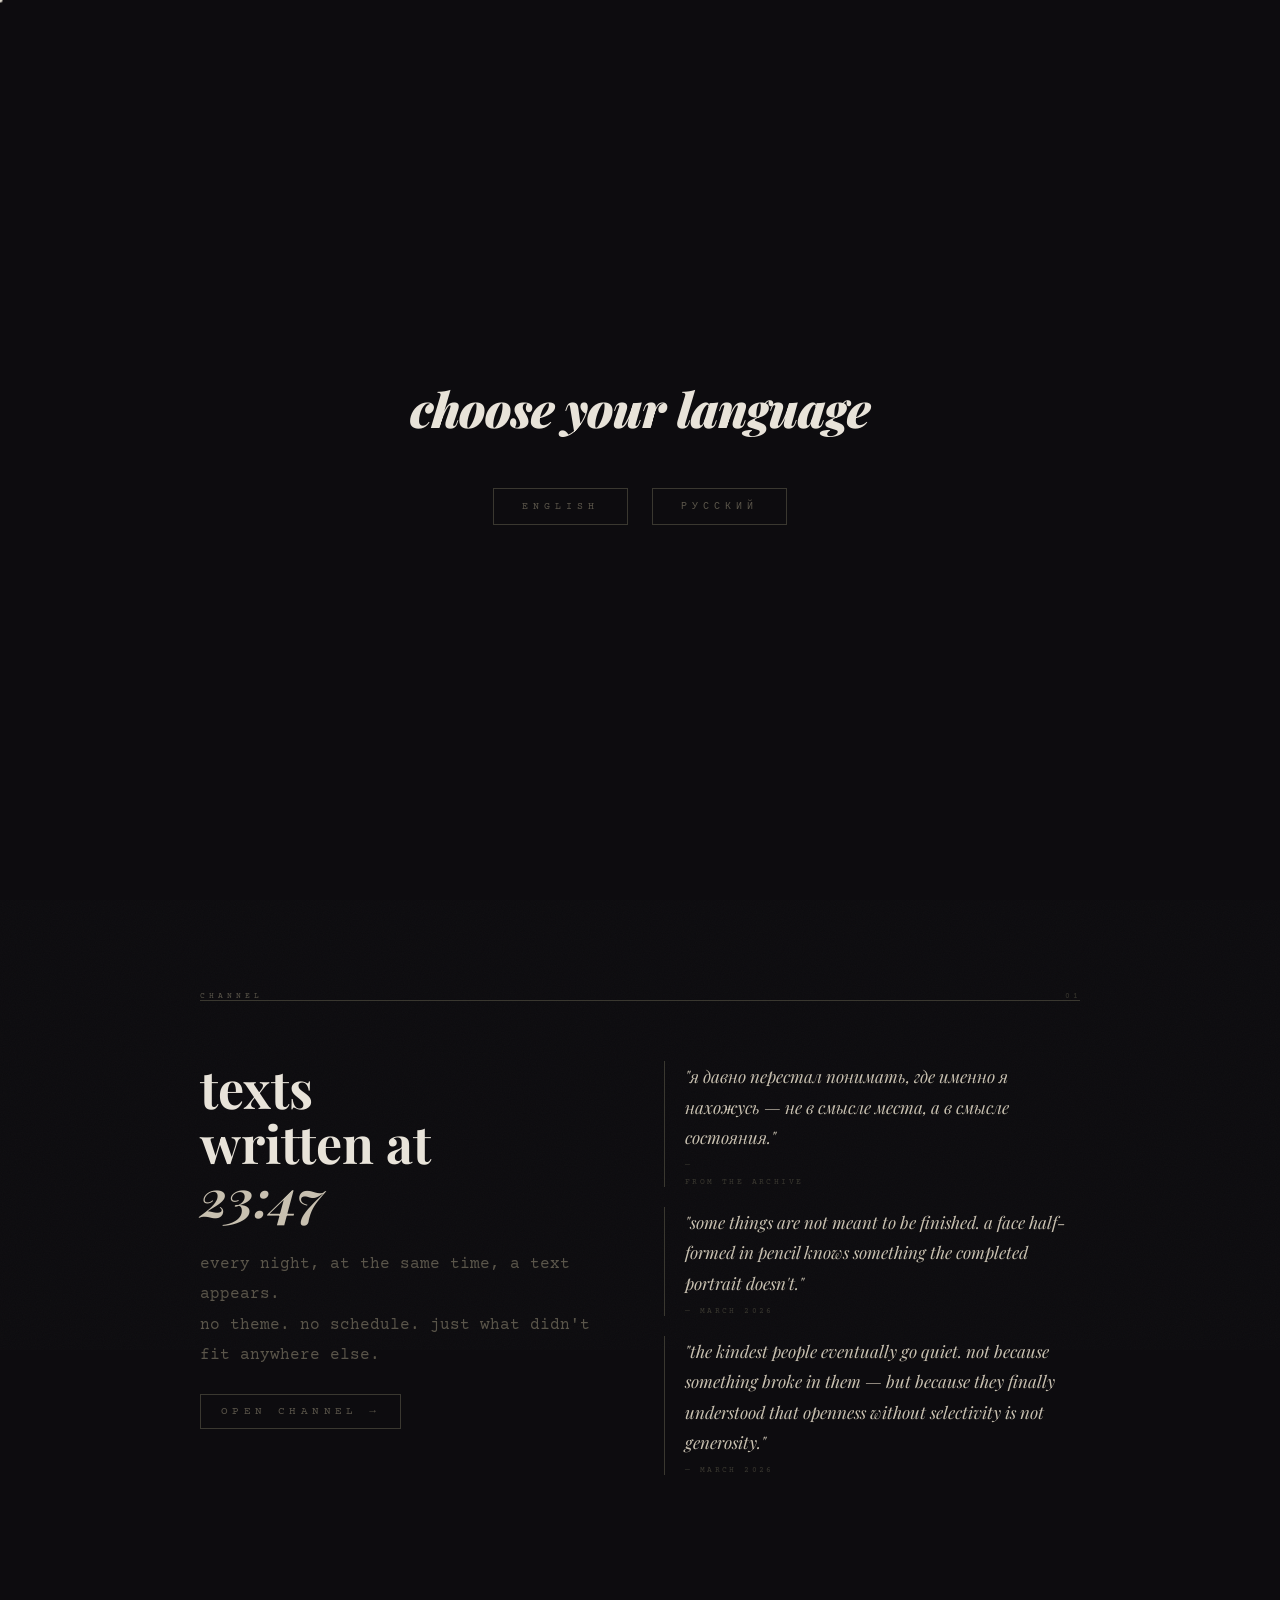
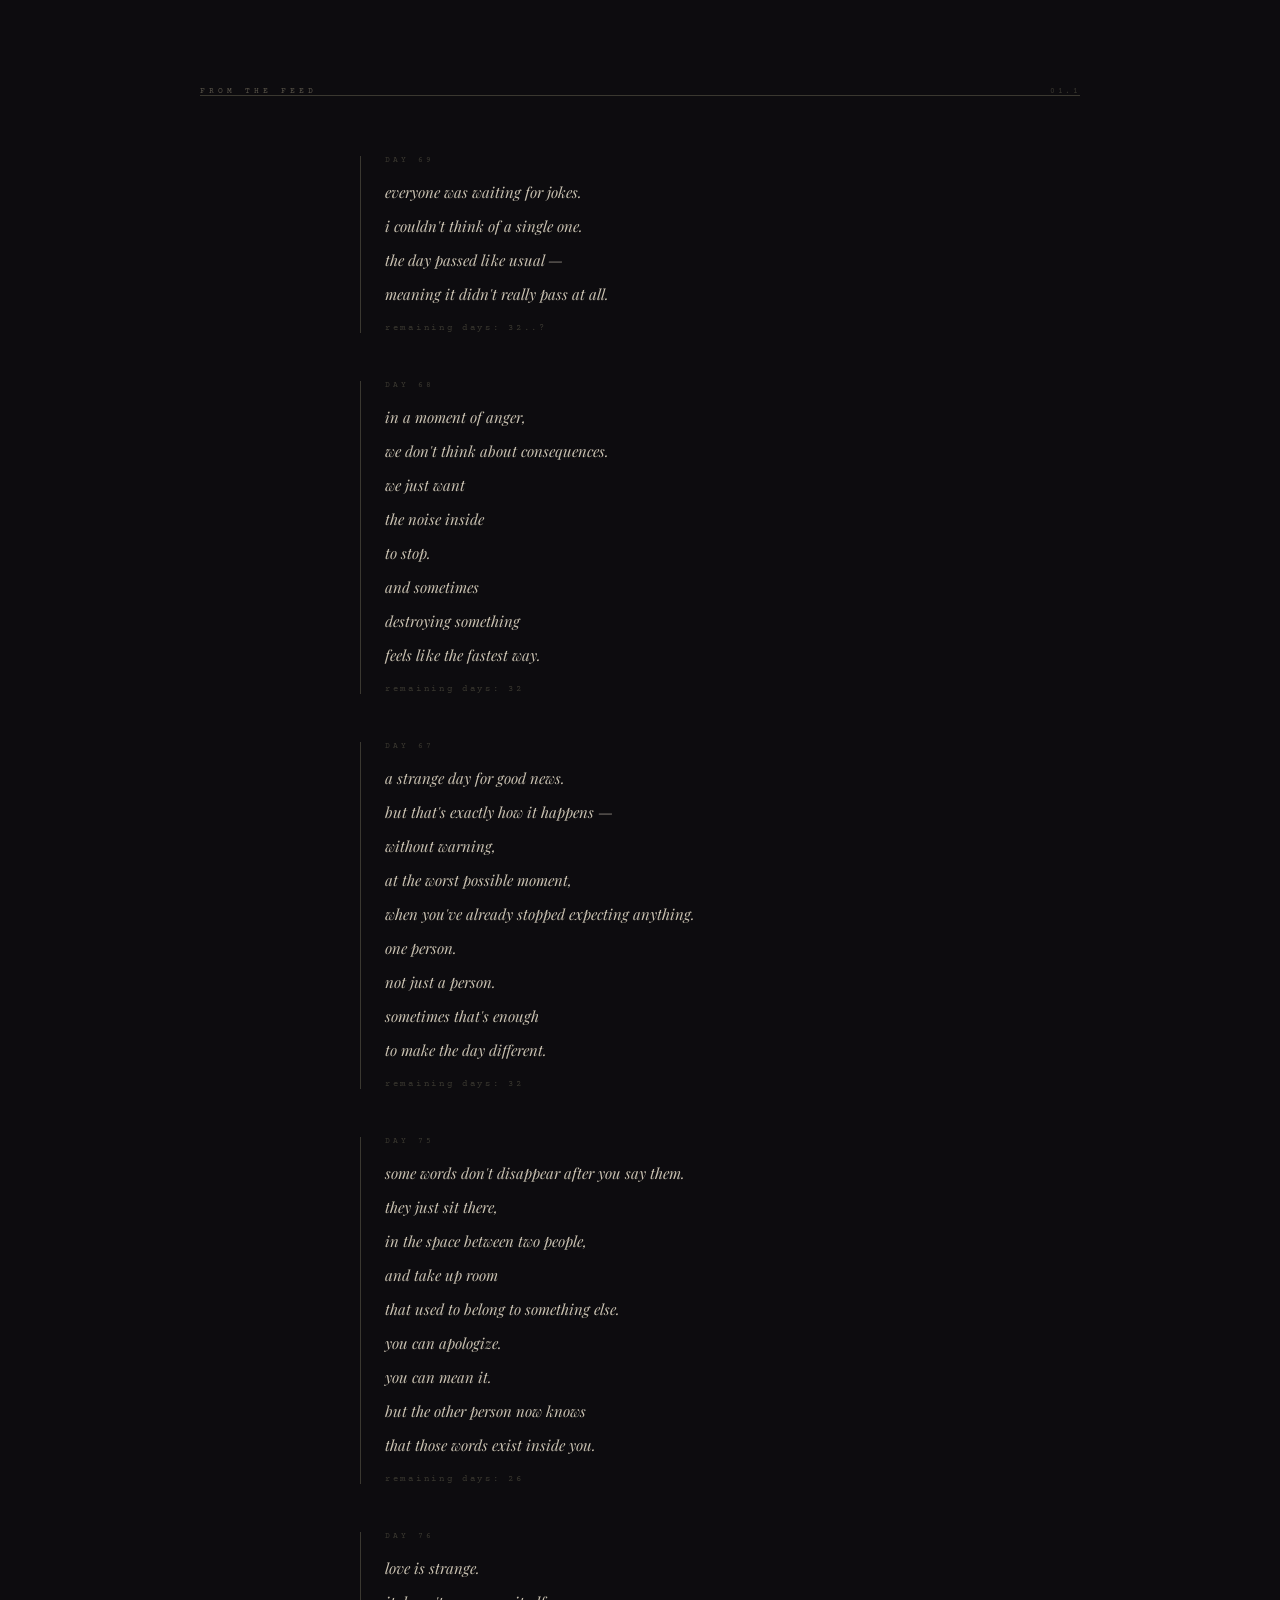
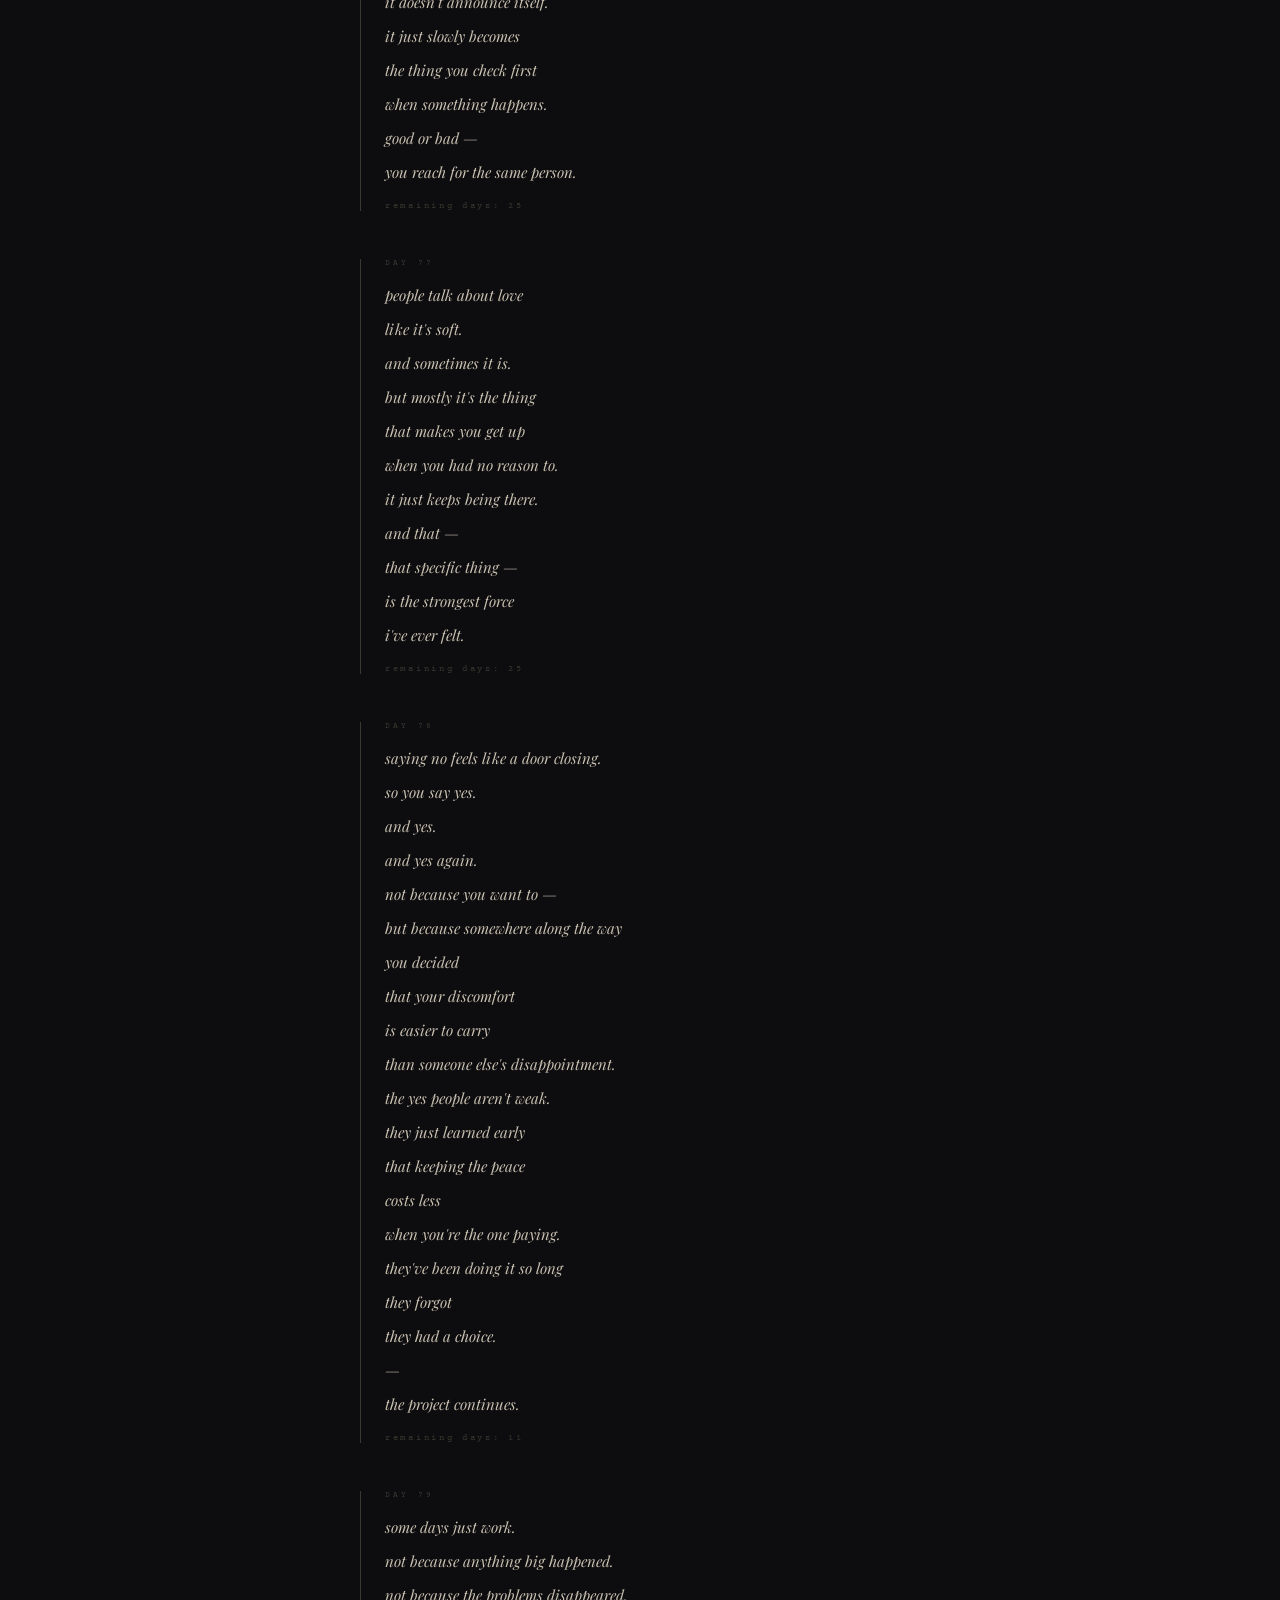
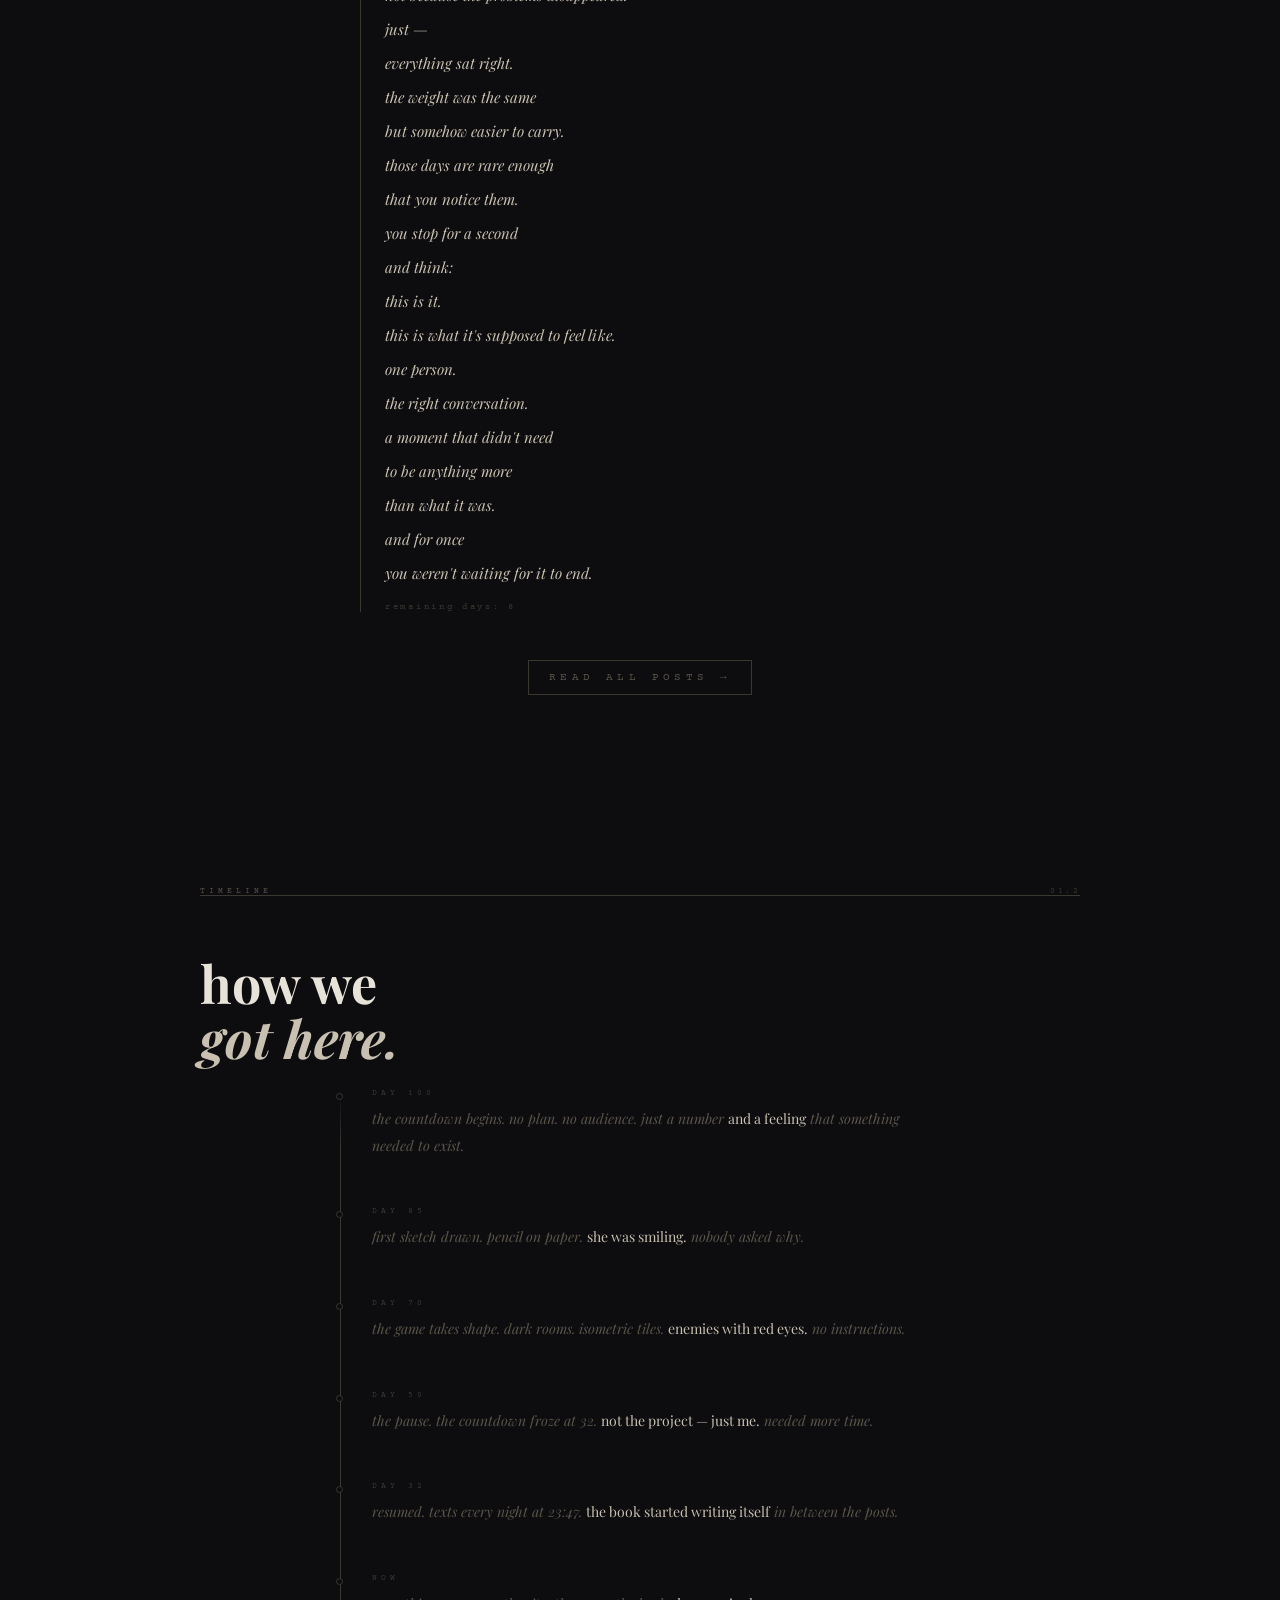
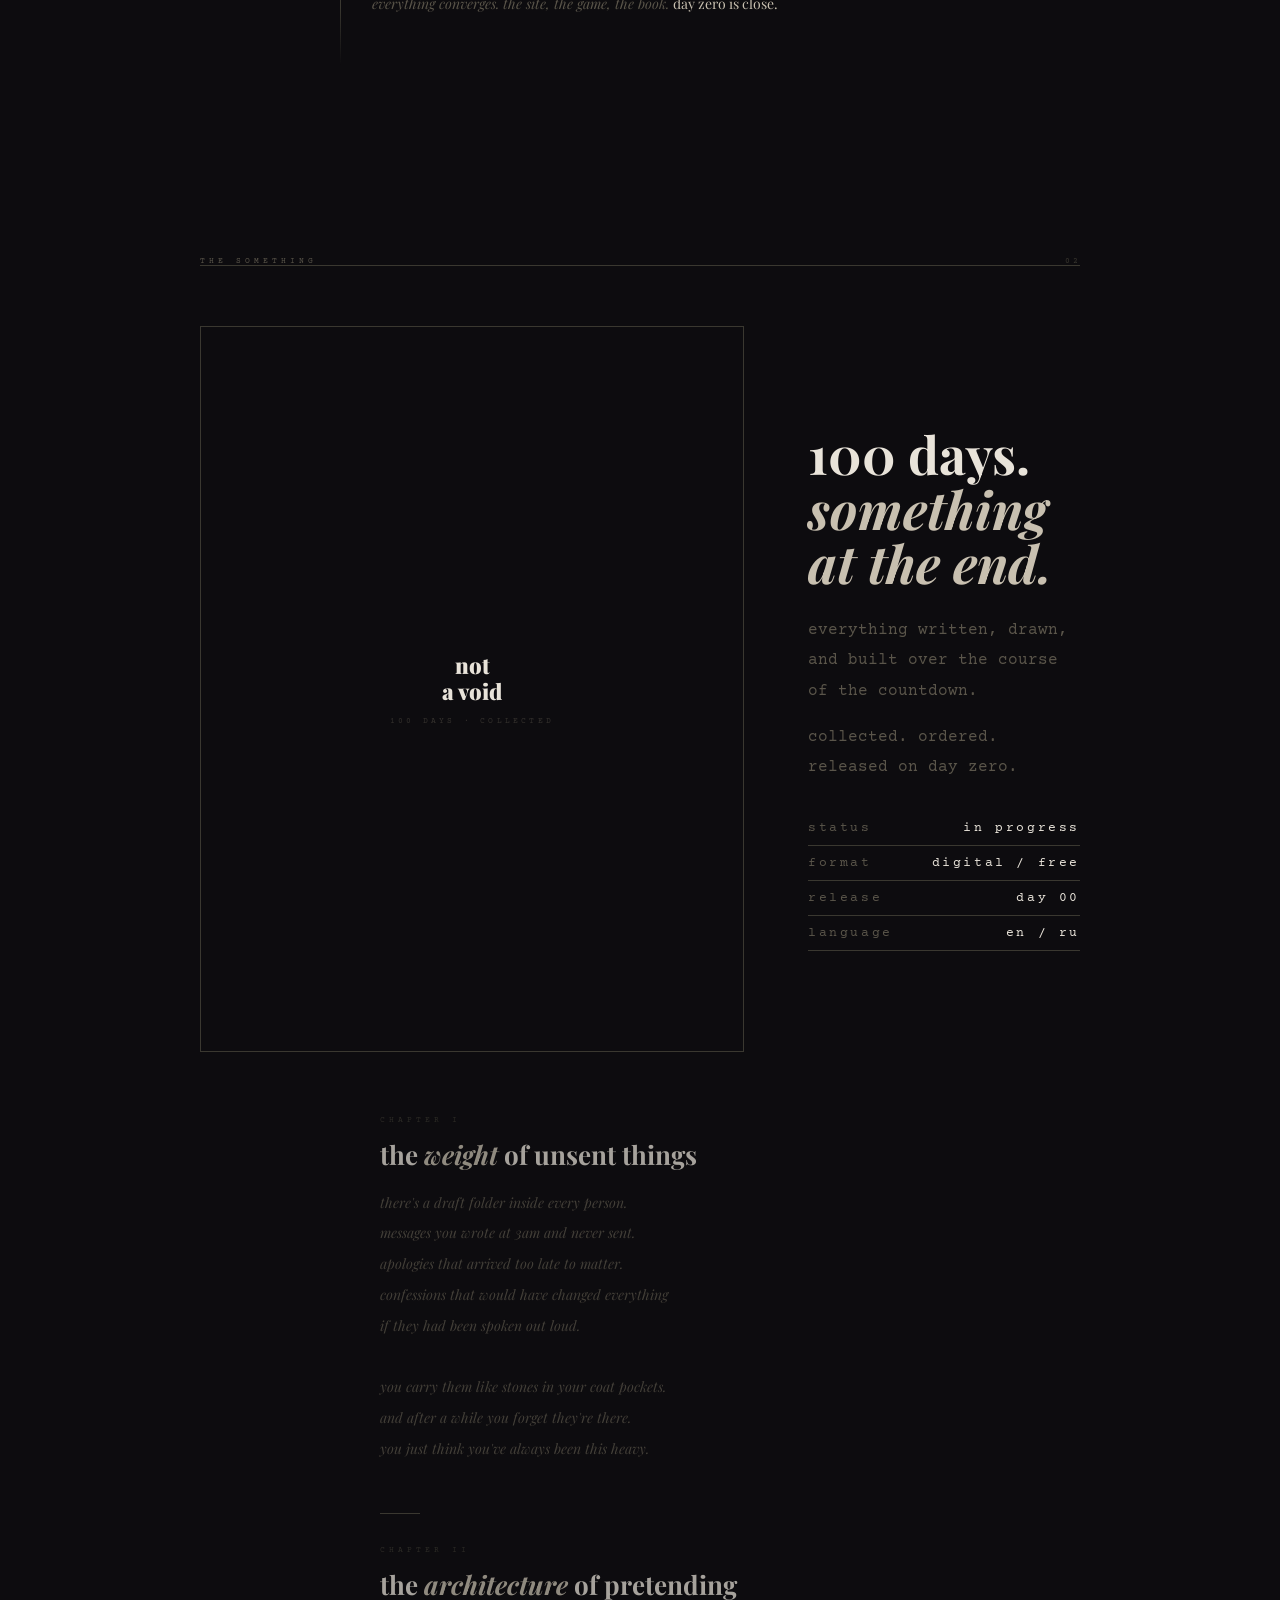
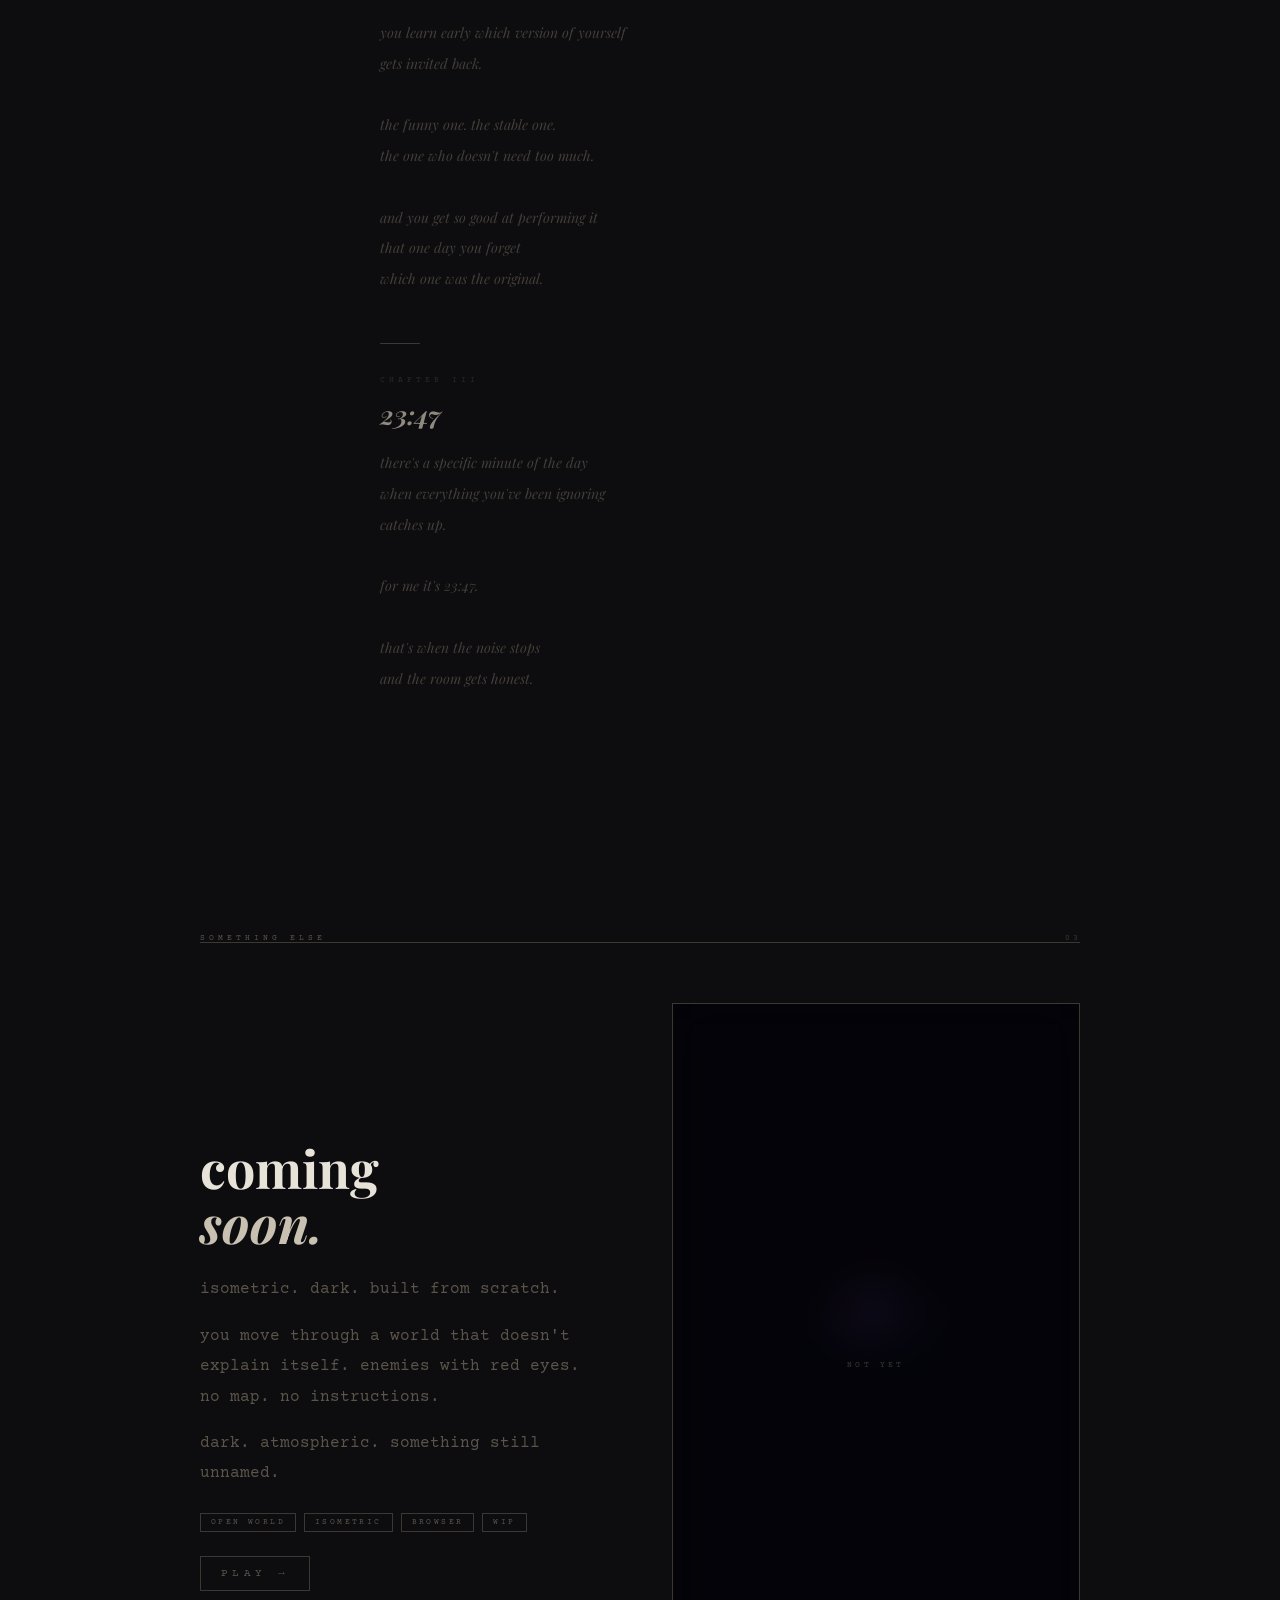
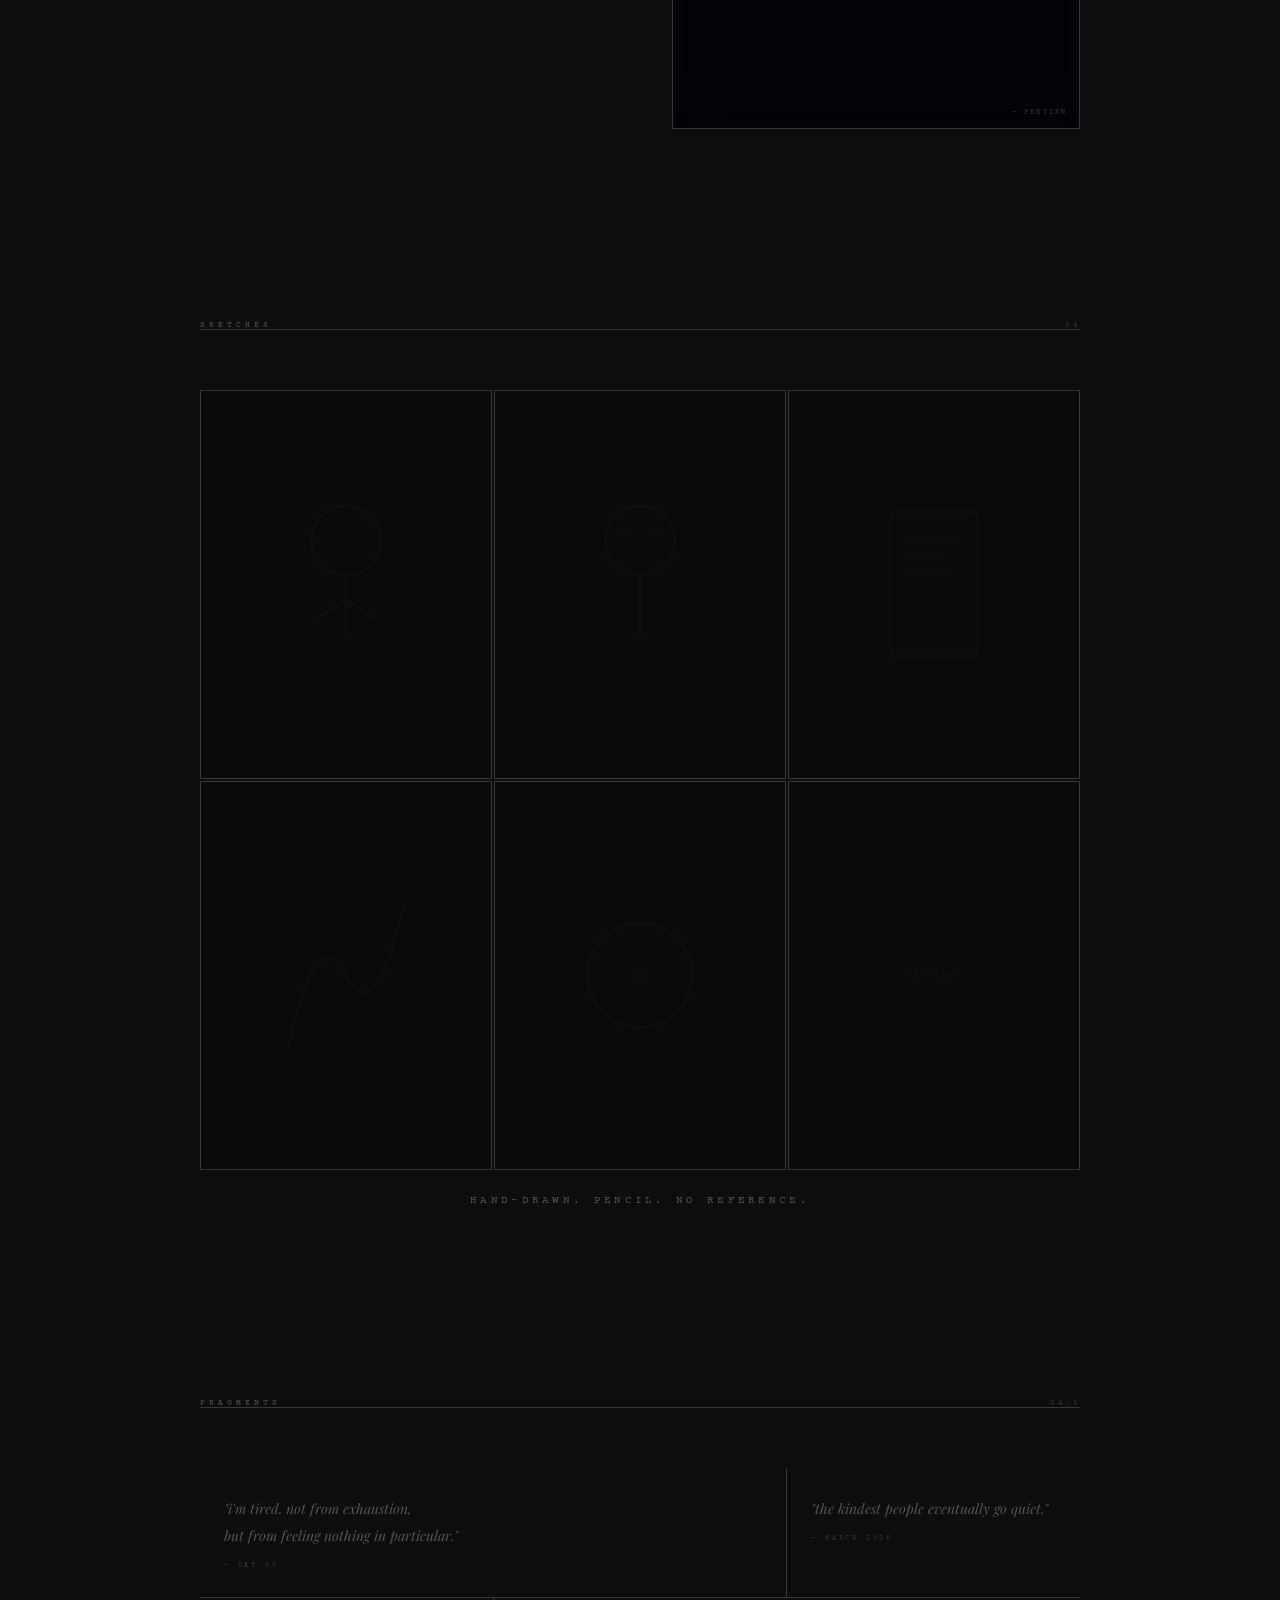
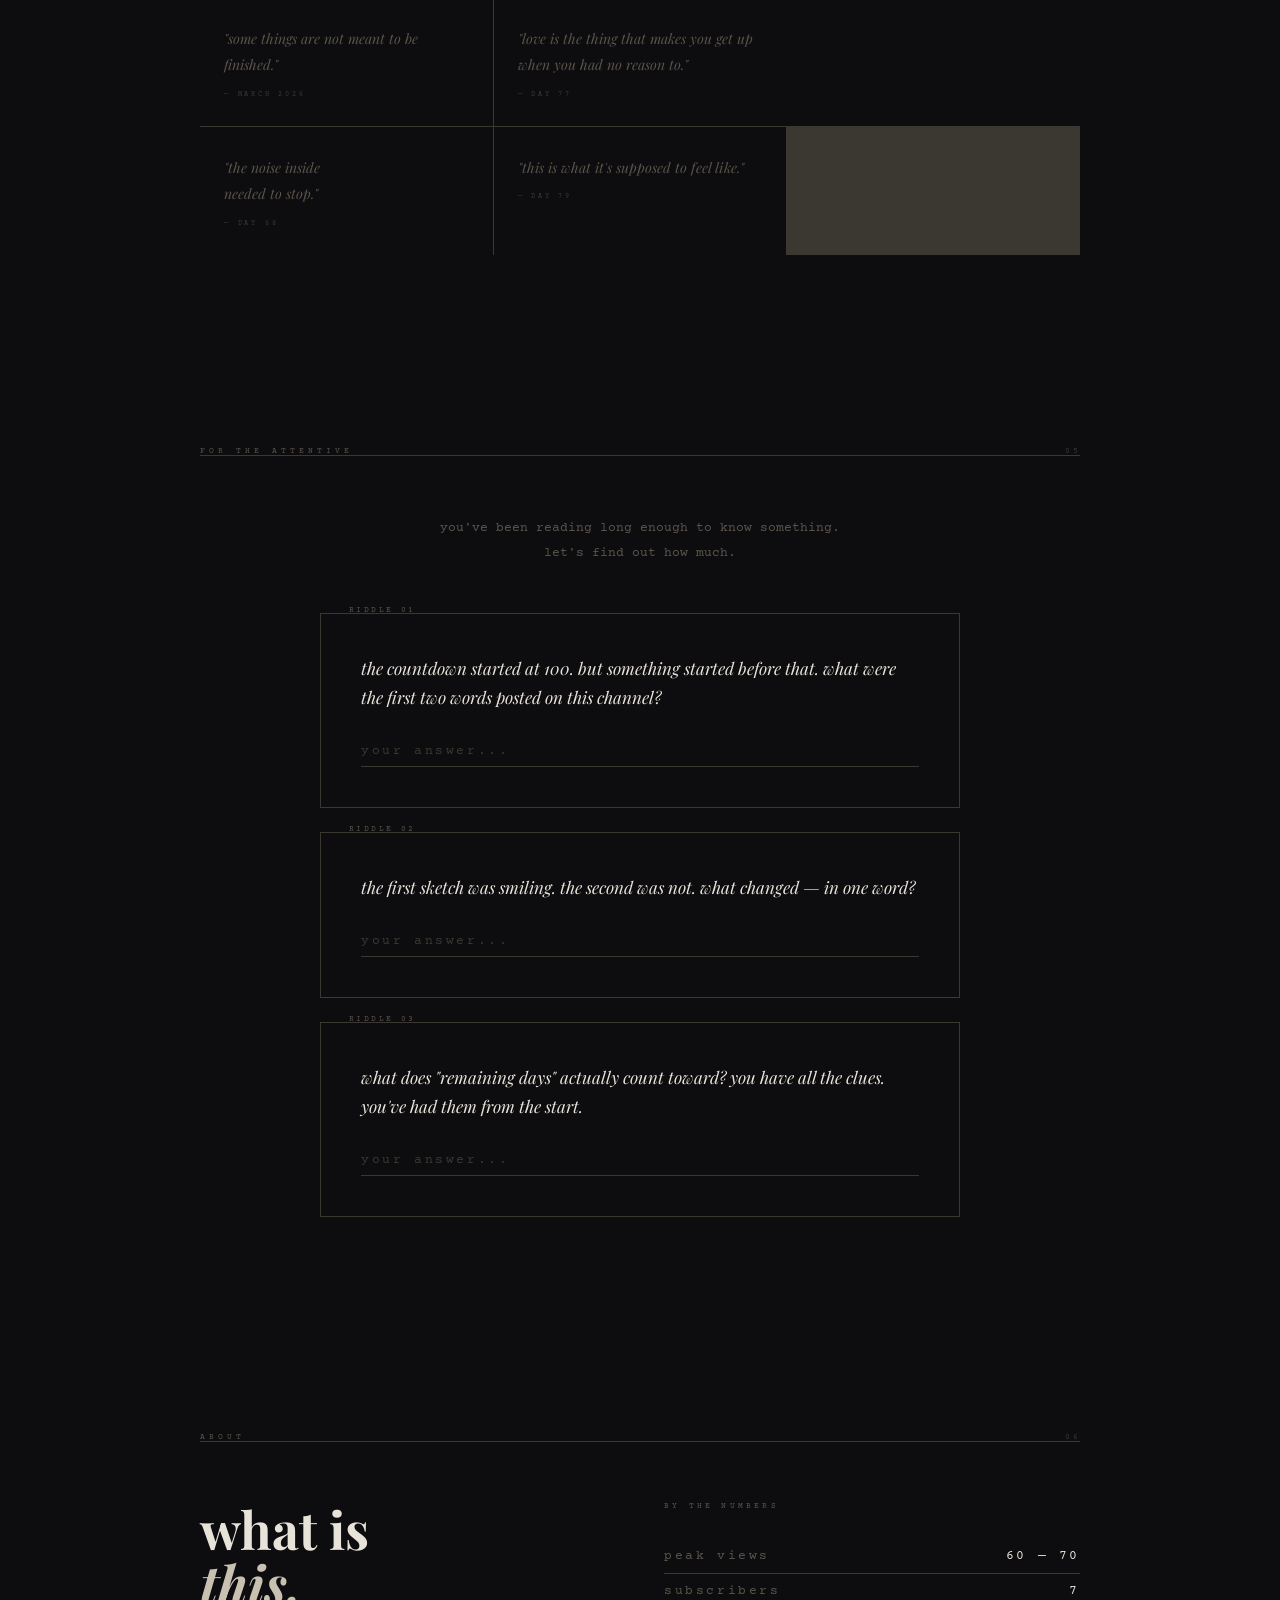
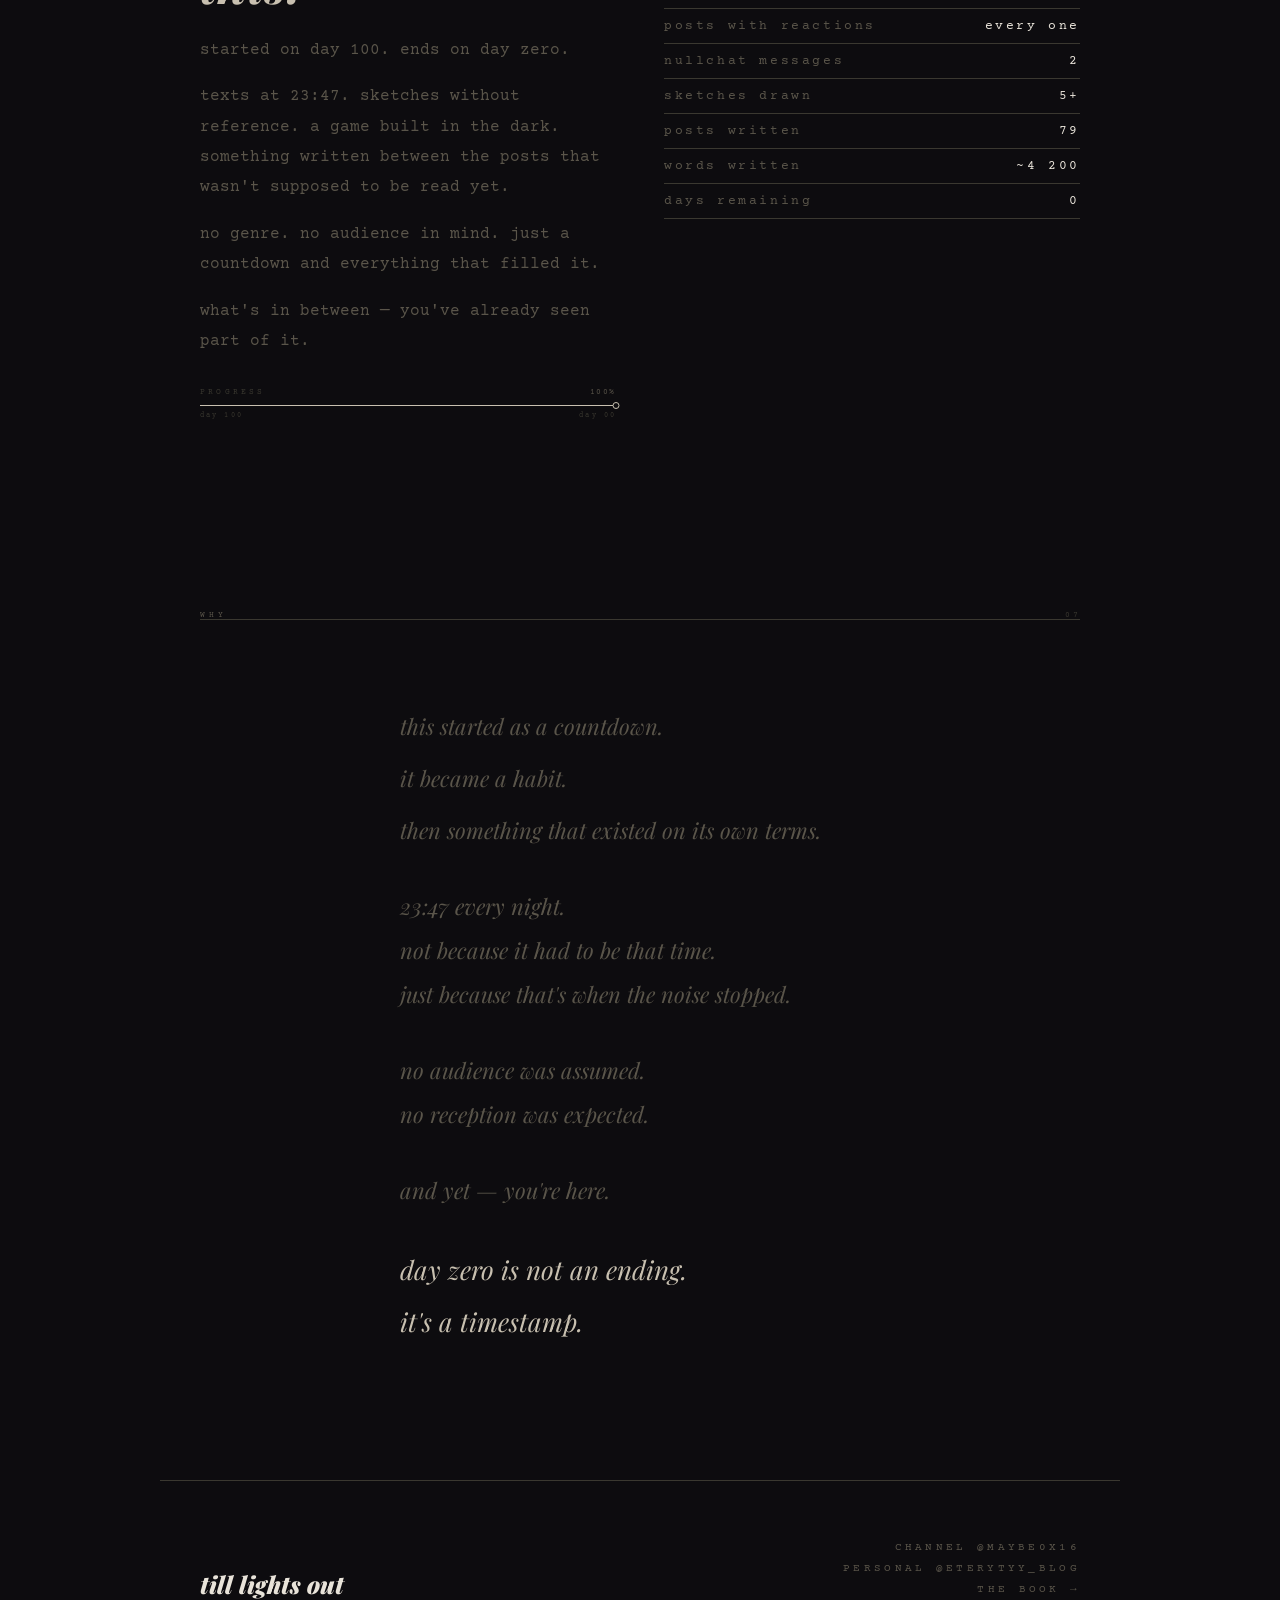
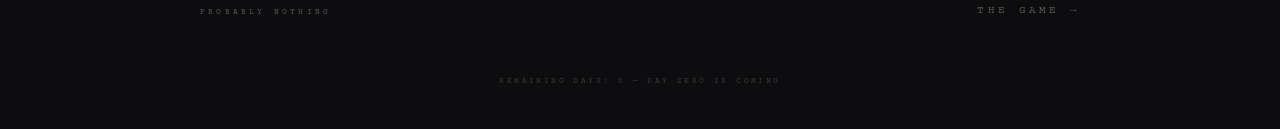
==== commit 0c7e7d2e: "Add files via upload" ====
--- a/index.html
+++ b/index.html
@@ -373,8 +373,32 @@
 .gitem-sketch svg{width:60%;height:60%;opacity:0.15;transition:opacity 0.4s}
 .gitem:hover .gitem-sketch svg{opacity:0.35}
 
-/* SECRET 4 — konami */
-#secret4 .secret-text{color:#c8a848}
+/* MOOD GRID */
+.mood-grid{display:grid;grid-template-columns:repeat(3,1fr);gap:1px;background:var(--dim)}
+.mood-card{background:var(--bg);padding:28px 24px;position:relative;overflow:hidden;transition:background 0.4s}
+.mood-card:hover{background:#13121a}
+.mood-card--large{grid-column:span 2}
+.mood-quote{font-family:'Playfair Display',serif;font-style:italic;font-size:14px;line-height:1.9;color:var(--muted);transition:color 0.4s}
+.mood-card:hover .mood-quote{color:var(--accent)}
+.mood-src{font-size:7px;letter-spacing:0.4em;color:var(--dim);text-transform:uppercase;margin-top:12px}
+
+/* MANIFESTO */
+.manifesto{max-width:480px;margin:0 auto;padding:24px 0}
+.manifesto-line{font-family:'Playfair Display',serif;font-style:italic;font-size:clamp(16px,2.5vw,22px);line-height:2;color:var(--muted);margin-bottom:8px;opacity:0;transform:translateY(12px);transition:opacity 0.8s ease,transform 0.8s ease}
+.manifesto-line--gap{margin-top:32px;margin-bottom:32px}
+.manifesto-line--accent{color:var(--accent);font-size:clamp(18px,3vw,26px);margin-top:32px}
+.manifesto.visible .manifesto-line:nth-child(1){opacity:1;transform:none;transition-delay:0.1s}
+.manifesto.visible .manifesto-line:nth-child(2){opacity:1;transform:none;transition-delay:0.3s}
+.manifesto.visible .manifesto-line:nth-child(3){opacity:1;transform:none;transition-delay:0.5s}
+.manifesto.visible .manifesto-line:nth-child(4){opacity:1;transform:none;transition-delay:0.7s}
+.manifesto.visible .manifesto-line:nth-child(5){opacity:1;transform:none;transition-delay:0.9s}
+.manifesto.visible .manifesto-line:nth-child(6){opacity:1;transform:none;transition-delay:1.1s}
+.manifesto.visible .manifesto-line:nth-child(7){opacity:1;transform:none;transition-delay:1.4s}
+
+@media(max-width:700px){
+  .mood-grid{grid-template-columns:1fr}
+  .mood-card--large{grid-column:span 1}
+}
 
 @media(max-width:700px){
   .two-col,.book-grid,.game-grid{grid-template-columns:1fr}
@@ -385,6 +409,9 @@
   .tl-item::before{left:-28px}
   .posts-feed{gap:36px}
   .post-card{padding-left:16px}
+  .mood-grid{grid-template-columns:1fr}
+  .mood-card--large{grid-column:span 1}
+  .manifesto{padding:16px 0}
 }
 </style>
 </head>
@@ -520,6 +547,16 @@
       <div class="post-date" id="tPostDate6">day 77</div>
       <div class="post-body" id="tPostBody6">people talk about love<br>like it's soft.<br><br>and sometimes it is.<br><br>but mostly it's the thing<br>that makes you get up<br>when you had no reason to.<br><br>it just keeps being there.<br>and that —<br>that specific thing —<br>is the strongest force<br>i've ever felt.</div>
       <div class="post-remaining">remaining days: 25</div>
+    </div>
+    <div class="post-card">
+      <div class="post-date">day 78</div>
+      <div class="post-body">saying no feels like a door closing.<br><br>so you say yes.<br>and yes.<br>and yes again.<br><br>not because you want to —<br>but because somewhere along the way<br>you decided<br>that your discomfort<br>is easier to carry<br>than someone else's disappointment.<br><br>the yes people aren't weak.<br>they just learned early<br>that keeping the peace<br>costs less<br>when you're the one paying.<br><br>they've been doing it so long<br>they forgot<br>they had a choice.<br><br>—<br><br>the project continues.</div>
+      <div class="post-remaining">remaining days: 11</div>
+    </div>
+    <div class="post-card">
+      <div class="post-date">day 79</div>
+      <div class="post-body">some days just work.<br><br>not because anything big happened.<br>not because the problems disappeared.<br><br>just —<br>everything sat right.<br>the weight was the same<br>but somehow easier to carry.<br><br>those days are rare enough<br>that you notice them.<br>you stop for a second<br>and think:<br>this is it.<br>this is what it's supposed to feel like.<br><br>one person.<br>the right conversation.<br>a moment that didn't need<br>to be anything more<br>than what it was.<br><br>and for once<br>you weren't waiting for it to end.</div>
+      <div class="post-remaining">remaining days: 8</div>
     </div>
   </div>
   <div class="posts-more"><a href="https://t.me/maybe0x16" target="_blank" class="btn" id="tPostsMore">read all posts →</a></div>
@@ -659,6 +696,37 @@
   <p class="gallery-caption" id="tSketchesCaption">hand-drawn. pencil. no reference.</p>
 </div>
 
+<!-- MOOD -->
+<div class="wrap">
+  <div class="rule t-rule" data-label-en="fragments" data-label-ru="фрагменты" data-label="fragments" data-num="04.1"></div>
+  <div class="mood-grid reveal">
+    <div class="mood-card mood-card--large">
+      <div class="mood-quote">"i'm tired. not from exhaustion,<br>but from feeling nothing in particular."</div>
+      <div class="mood-src">— day 69</div>
+    </div>
+    <div class="mood-card">
+      <div class="mood-quote">"the kindest people eventually go quiet."</div>
+      <div class="mood-src">— march 2026</div>
+    </div>
+    <div class="mood-card">
+      <div class="mood-quote">"some things are not meant to be finished."</div>
+      <div class="mood-src">— march 2026</div>
+    </div>
+    <div class="mood-card mood-card--large">
+      <div class="mood-quote">"love is the thing that makes you get up<br>when you had no reason to."</div>
+      <div class="mood-src">— day 77</div>
+    </div>
+    <div class="mood-card">
+      <div class="mood-quote">"the noise inside<br>needed to stop."</div>
+      <div class="mood-src">— day 68</div>
+    </div>
+    <div class="mood-card">
+      <div class="mood-quote">"this is what it's supposed to feel like."</div>
+      <div class="mood-src">— day 79</div>
+    </div>
+  </div>
+</div>
+
 <!-- RIDDLES -->
 <div class="wrap">
   <div class="rule t-rule" data-label-en="for the attentive" data-label-ru="для внимательных" data-label="for the attentive" data-num="05"></div>
@@ -693,6 +761,20 @@
       <p class="body-text" id="tAboutBody2">texts at 23:47. sketches without reference. a game built in the dark. something written between the posts that wasn't supposed to be read yet.</p>
       <p class="body-text" id="tAboutBody3">no genre. no audience in mind. just a countdown and everything that filled it.</p>
       <p class="body-text" id="tAboutBody4">what's in between — you've already seen part of it.</p>
+      <div class="progress-wrap" style="margin-top:32px;">
+        <div style="display:flex;justify-content:space-between;margin-bottom:8px;">
+          <span style="font-size:8px;letter-spacing:0.4em;color:var(--dim);text-transform:uppercase;" id="tProgressLabel">progress</span>
+          <span style="font-size:8px;letter-spacing:0.2em;color:var(--muted);" id="progressPct">92%</span>
+        </div>
+        <div style="width:100%;height:1px;background:var(--dim);position:relative;">
+          <div id="progressBar" style="height:1px;background:var(--accent);width:92%;transition:width 1.5s ease;"></div>
+          <div style="position:absolute;right:0;top:-3px;width:7px;height:7px;border-radius:50%;border:1px solid var(--accent);background:var(--bg);transform:translateX(50%);"></div>
+        </div>
+        <div style="display:flex;justify-content:space-between;margin-top:6px;">
+          <span style="font-size:7px;letter-spacing:0.3em;color:var(--dim);">day 100</span>
+          <span style="font-size:7px;letter-spacing:0.3em;color:var(--dim);">day 00</span>
+        </div>
+      </div>
     </div>
     <div>
       <div style="margin-bottom:32px;">
@@ -703,10 +785,26 @@
           <div class="meta-row"><span id="tStatReactions">posts with reactions</span><span>every one</span></div>
           <div class="meta-row"><span id="tStatNullchat">nullchat messages</span><span>2</span></div>
           <div class="meta-row"><span id="tStatSketches">sketches drawn</span><span>5+</span></div>
-          <div class="meta-row"><span id="tStatDays">days remaining</span><span id="statsNum">34</span></div>
+          <div class="meta-row"><span>posts written</span><span>79</span></div>
+          <div class="meta-row"><span>words written</span><span>~4 200</span></div>
+          <div class="meta-row"><span id="tStatDays">days remaining</span><span id="statsNum">8</span></div>
         </div>
       </div>
     </div>
+  </div>
+</div>
+
+<!-- MANIFESTO -->
+<div class="wrap">
+  <div class="rule t-rule" data-label-en="why" data-label-ru="зачем" data-label="why" data-num="07"></div>
+  <div class="manifesto reveal">
+    <p class="manifesto-line" id="tMf1">this started as a countdown.</p>
+    <p class="manifesto-line" id="tMf2">it became a habit.</p>
+    <p class="manifesto-line" id="tMf3">then something that existed on its own terms.</p>
+    <p class="manifesto-line manifesto-line--gap" id="tMf4">23:47 every night.<br>not because it had to be that time.<br>just because that's when the noise stopped.</p>
+    <p class="manifesto-line" id="tMf5">no audience was assumed.<br>no reception was expected.</p>
+    <p class="manifesto-line manifesto-line--gap" id="tMf6">and yet — you're here.</p>
+    <p class="manifesto-line manifesto-line--accent" id="tMf7">day zero is not an ending.<br>it's a timestamp.</p>
   </div>
 </div>
 
@@ -719,8 +817,8 @@
   <div class="footer-links">
     <a href="https://t.me/maybe0x16" target="_blank" id="tChLink">channel @maybe0x16</a>
     <a href="https://t.me/eterytyy_blog" target="_blank" id="tPersonalLink">personal @eterytyy_blog</a>
-    <a href="https://t.me/nullchat0x16_bot" target="_blank">nullchat</a>
-    <a href="https://t.me/sentinel0x16_bot" target="_blank">sentinel</a>
+    <a href="book.html" id="tBookLink">the book →</a>
+    <a href="game.html" id="tGameLink">the game →</a>
   </div>
 </footer>
 <p class="footer-copy">remaining days: <span id="footerNum">34</span> — <span id="tFooterCopy">day zero is coming</span></p>
@@ -778,6 +876,8 @@
     'stat-days': 'days left, probably',
     'footer-sub': 'probably nothing',
     'footer-copy': 'day zero is coming. or it isn\'t.',
+    'book-link': 'the book →',
+    'game-link': 'the game →',
     'ch-link': '@maybe0x16',
     'personal-link': '@eterytyy_blog',
     'close-secret': 'click anywhere to close',
@@ -792,6 +892,14 @@
     'book-ch1-num': 'chapter i', 'book-ch1-title': 'the <em>weight</em> of unsent things',
     'book-ch2-num': 'chapter ii', 'book-ch2-title': 'the <em>architecture</em> of pretending',
     'book-ch3-num': 'chapter iii', 'book-ch3-title': '<em>23:47</em>',
+    'progress-label': 'progress',
+    'mf1': 'this started as a countdown.',
+    'mf2': 'it became a habit.',
+    'mf3': 'then something that existed on its own terms.',
+    'mf4': '23:47 every night.<br>not because it had to be that time.<br>just because that\'s when the noise stopped.',
+    'mf5': 'no audience was assumed.<br>no reception was expected.',
+    'mf6': 'and yet — you\'re here.',
+    'mf7': 'day zero is not an ending.<br>it\'s a timestamp.',
   },
   ru: {
     'hero-counter-label': 'осталось дней',
@@ -842,6 +950,8 @@
     'stat-days': 'дней осталось, наверное',
     'footer-sub': 'наверное ничего',
     'footer-copy': 'день ноль приближается. или нет.',
+    'book-link': 'книга →',
+    'game-link': 'игра →',
     'ch-link': '@maybe0x16',
     'personal-link': '@eterytyy_blog',
     'close-secret': 'нажмите где угодно чтобы закрыть',
@@ -856,6 +966,14 @@
     'book-ch1-num': 'глава i', 'book-ch1-title': '<em>тяжесть</em> неотправленного',
     'book-ch2-num': 'глава ii', 'book-ch2-title': '<em>архитектура</em> притворства',
     'book-ch3-num': 'глава iii', 'book-ch3-title': '<em>23:47</em>',
+    'progress-label': 'прогресс',
+    'mf1': 'это началось как обратный отсчёт.',
+    'mf2': 'стало привычкой.',
+    'mf3': 'потом чем-то, что существует само по себе.',
+    'mf4': '23:47 каждую ночь.<br>не потому что так надо.<br>просто в это время замолкает шум.',
+    'mf5': 'аудитория не предполагалась.<br>реакция не ожидалась.',
+    'mf6': 'и всё же — ты здесь.',
+    'mf7': 'день ноль — не конец.<br>это временная метка.',
   }
 };
 
@@ -977,6 +1095,8 @@
       'tStatDays': t['stat-days'],
       'probNothing': t['footer-sub'],
       'tFooterCopy': t['footer-copy'],
+      'tBookLink': t['book-link'],
+      'tGameLink': t['game-link'],
       'tChLink': t['ch-link'],
       'tPersonalLink': t['personal-link'],
       'tPostsMore': t['posts-more'],
@@ -990,6 +1110,9 @@
       'tBookCh1Num': t['book-ch1-num'], 'tBookCh1Title': t['book-ch1-title'],
       'tBookCh2Num': t['book-ch2-num'], 'tBookCh2Title': t['book-ch2-title'],
       'tBookCh3Num': t['book-ch3-num'], 'tBookCh3Title': t['book-ch3-title'],
+      'tProgressLabel': t['progress-label'],
+      'tMf1': t['mf1'], 'tMf2': t['mf2'], 'tMf3': t['mf3'],
+      'tMf4': t['mf4'], 'tMf5': t['mf5'], 'tMf6': t['mf6'], 'tMf7': t['mf7'],
     };
 
     Object.entries(map).forEach(([id, val]) => {
@@ -1221,8 +1344,66 @@
 document.addEventListener('touchmove',e=>{ const t=e.touches[0]; mouseX=t.clientX; mouseY=t.clientY; updateBlur(); },{passive:true});
 document.addEventListener('touchend',()=>{ mouseX=-999; mouseY=-999; gameBlur.style.backdropFilter='blur(22px)'; gameHint.style.opacity=1; });
 
-// countdown
-const endDate=new Date('2026-05-29T23:47:00');
+// progress bar animate on scroll
+const endDate = new Date('2026-05-29T23:47:00');
+
+// lock book/game до 23:47 29 мая
+(function checkRelease() {
+  const now = new Date();
+  const released = now >= endDate;
+  const bookLink = document.getElementById('tBookLink');
+  const gameBtn  = document.getElementById('tGameBtn');
+  const gameLink = document.getElementById('tGameLink');
+  if (!released) {
+    const diff = endDate - now;
+    const h = Math.floor(diff/3600000);
+    const m = Math.floor((diff%3600000)/60000);
+    const s = Math.floor((diff%60000)/1000);
+    const cd = `${String(h).padStart(2,'0')}:${String(m).padStart(2,'0')}:${String(s).padStart(2,'0')}`;
+    if(bookLink){ bookLink.style.pointerEvents='none'; bookLink.style.opacity='0.25'; bookLink.textContent=`book — ${cd}`; }
+    if(gameBtn) { gameBtn.style.pointerEvents='none';  gameBtn.style.opacity='0.25';  gameBtn.textContent=cd; }
+    if(gameLink){ gameLink.style.pointerEvents='none'; gameLink.style.opacity='0.25'; gameLink.textContent=`game — ${cd}`; }
+    setTimeout(checkRelease, 1000);
+  } else {
+    if(bookLink){ bookLink.style.pointerEvents=''; bookLink.style.opacity=''; bookLink.textContent='the book →'; }
+    if(gameBtn) { gameBtn.style.pointerEvents='';  gameBtn.style.opacity='';  gameBtn.textContent='play →'; }
+    if(gameLink){ gameLink.style.pointerEvents=''; gameLink.style.opacity=''; gameLink.textContent='the game →'; }
+  }
+})();
+const progressBar = document.getElementById('progressBar');
+const progressPct = document.getElementById('progressPct');
+if(progressBar) {
+  const startDate = new Date('2026-02-18T23:47:00'); // day 100
+  const total = endDate - startDate;
+  const elapsed = new Date() - startDate;
+  const pct = Math.min(100, Math.max(0, Math.round(elapsed/total*100)));
+  const pctObs = new IntersectionObserver(entries => {
+    entries.forEach(e => {
+      if(e.isIntersecting) {
+        progressBar.style.width = pct + '%';
+        if(progressPct) progressPct.textContent = pct + '%';
+        pctObs.unobserve(e.target);
+      }
+    });
+  }, {threshold: 0.5});
+  pctObs.observe(progressBar.parentElement);
+  progressBar.style.width = '0%';
+}
+
+// typewriter для hero
+const heroSub = document.getElementById('tHeroSub');
+function typewrite(el, text, speed=60) {
+  el.textContent = '';
+  let i = 0;
+  const t = setInterval(() => {
+    el.textContent += text[i++];
+    if(i >= text.length) clearInterval(t);
+  }, speed);
+}
+setTimeout(() => {
+  if(heroSub && currentLang === 'en') typewrite(heroSub, 'or maybe not');
+  else if(heroSub) typewrite(heroSub, 'или нет');
+}, 1200);
 function updateCountdown(){
   const diff=Math.max(0,Math.ceil((endDate-new Date())/(1000*60*60*24)));
   document.getElementById('heroNum').textContent=diff;
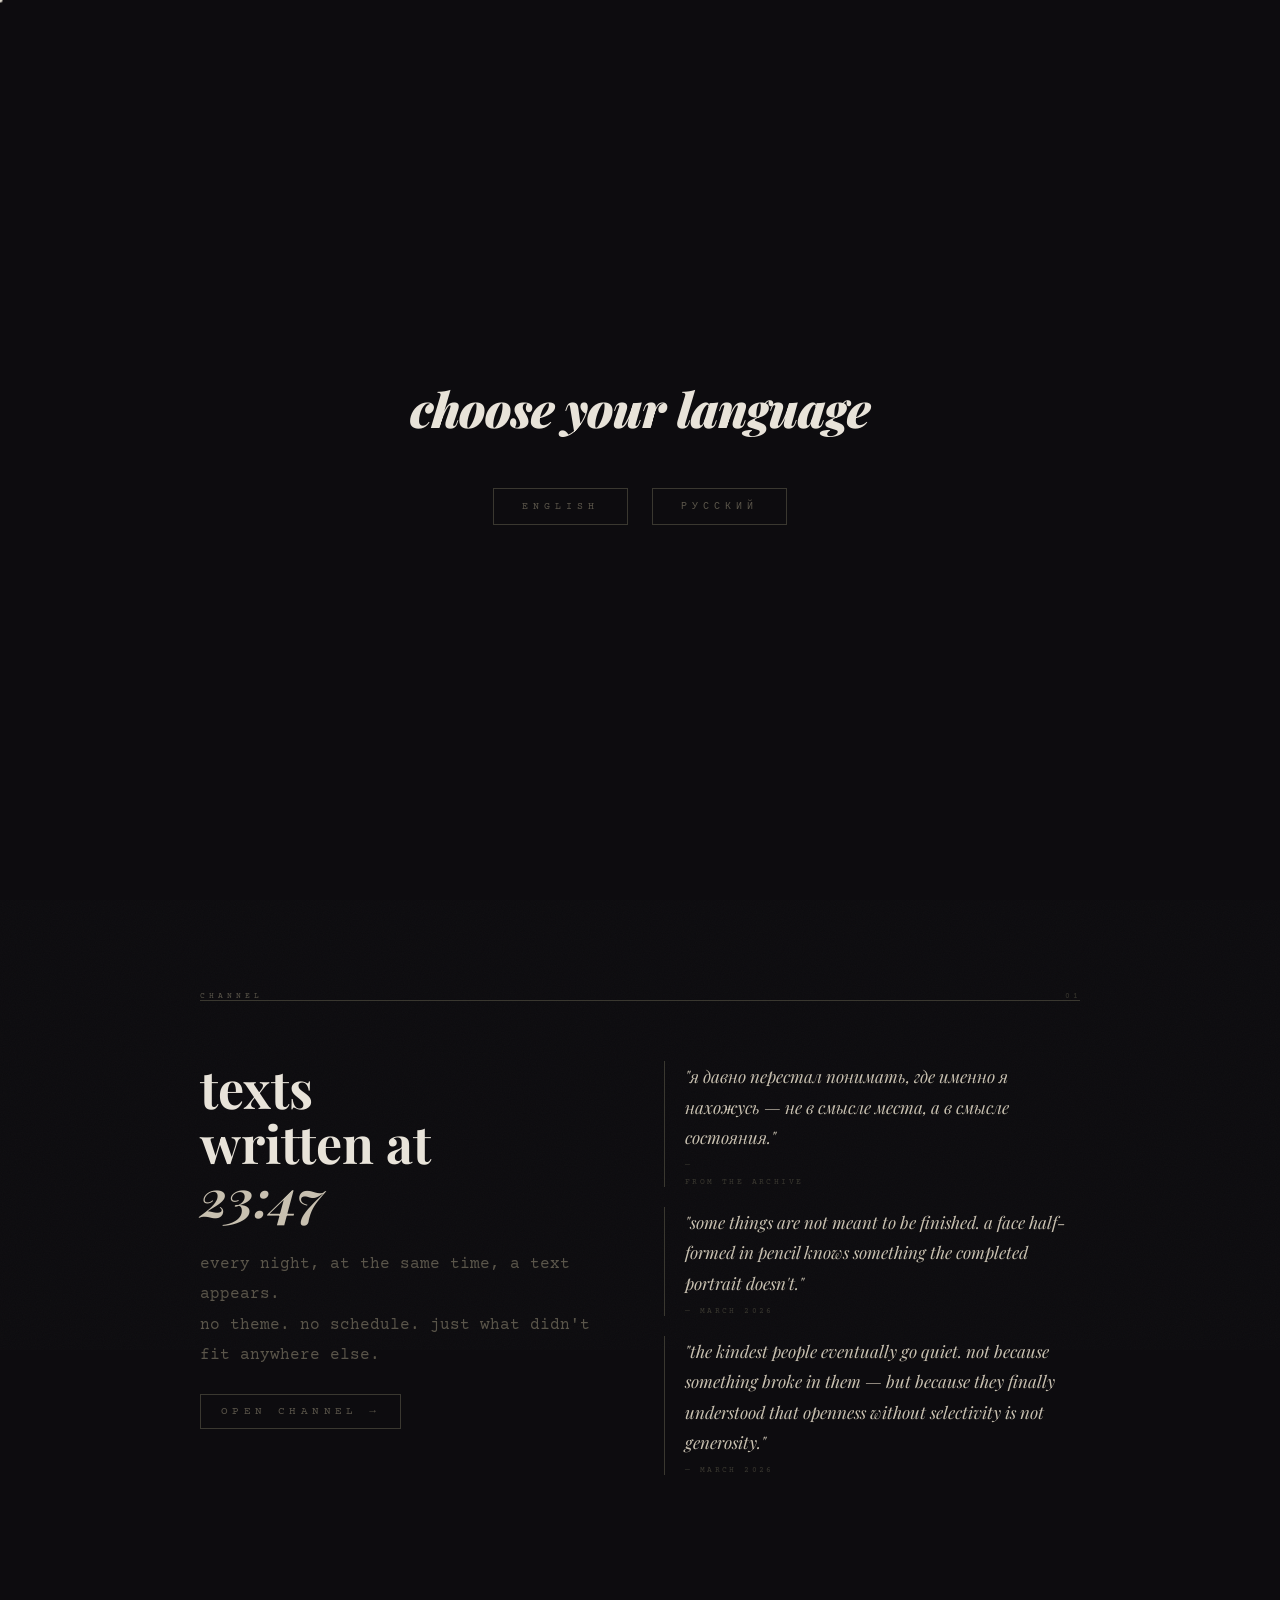
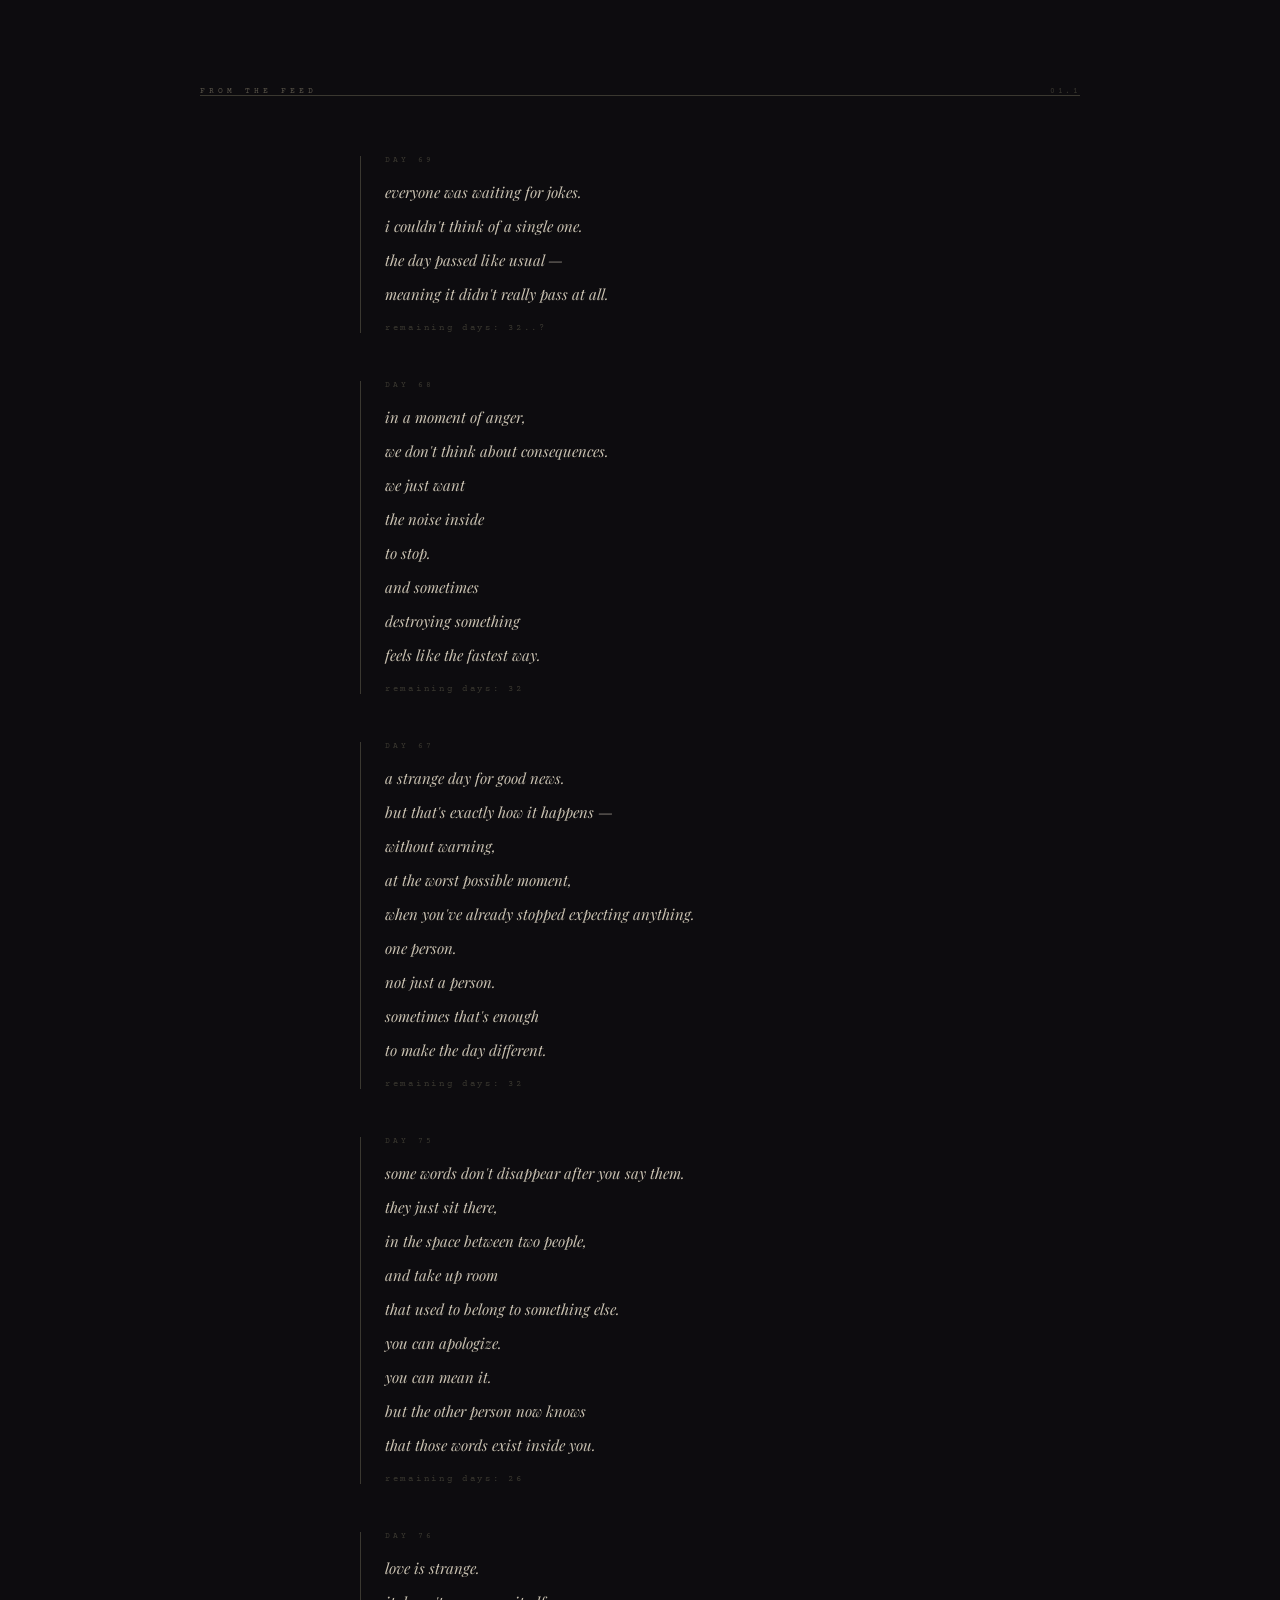
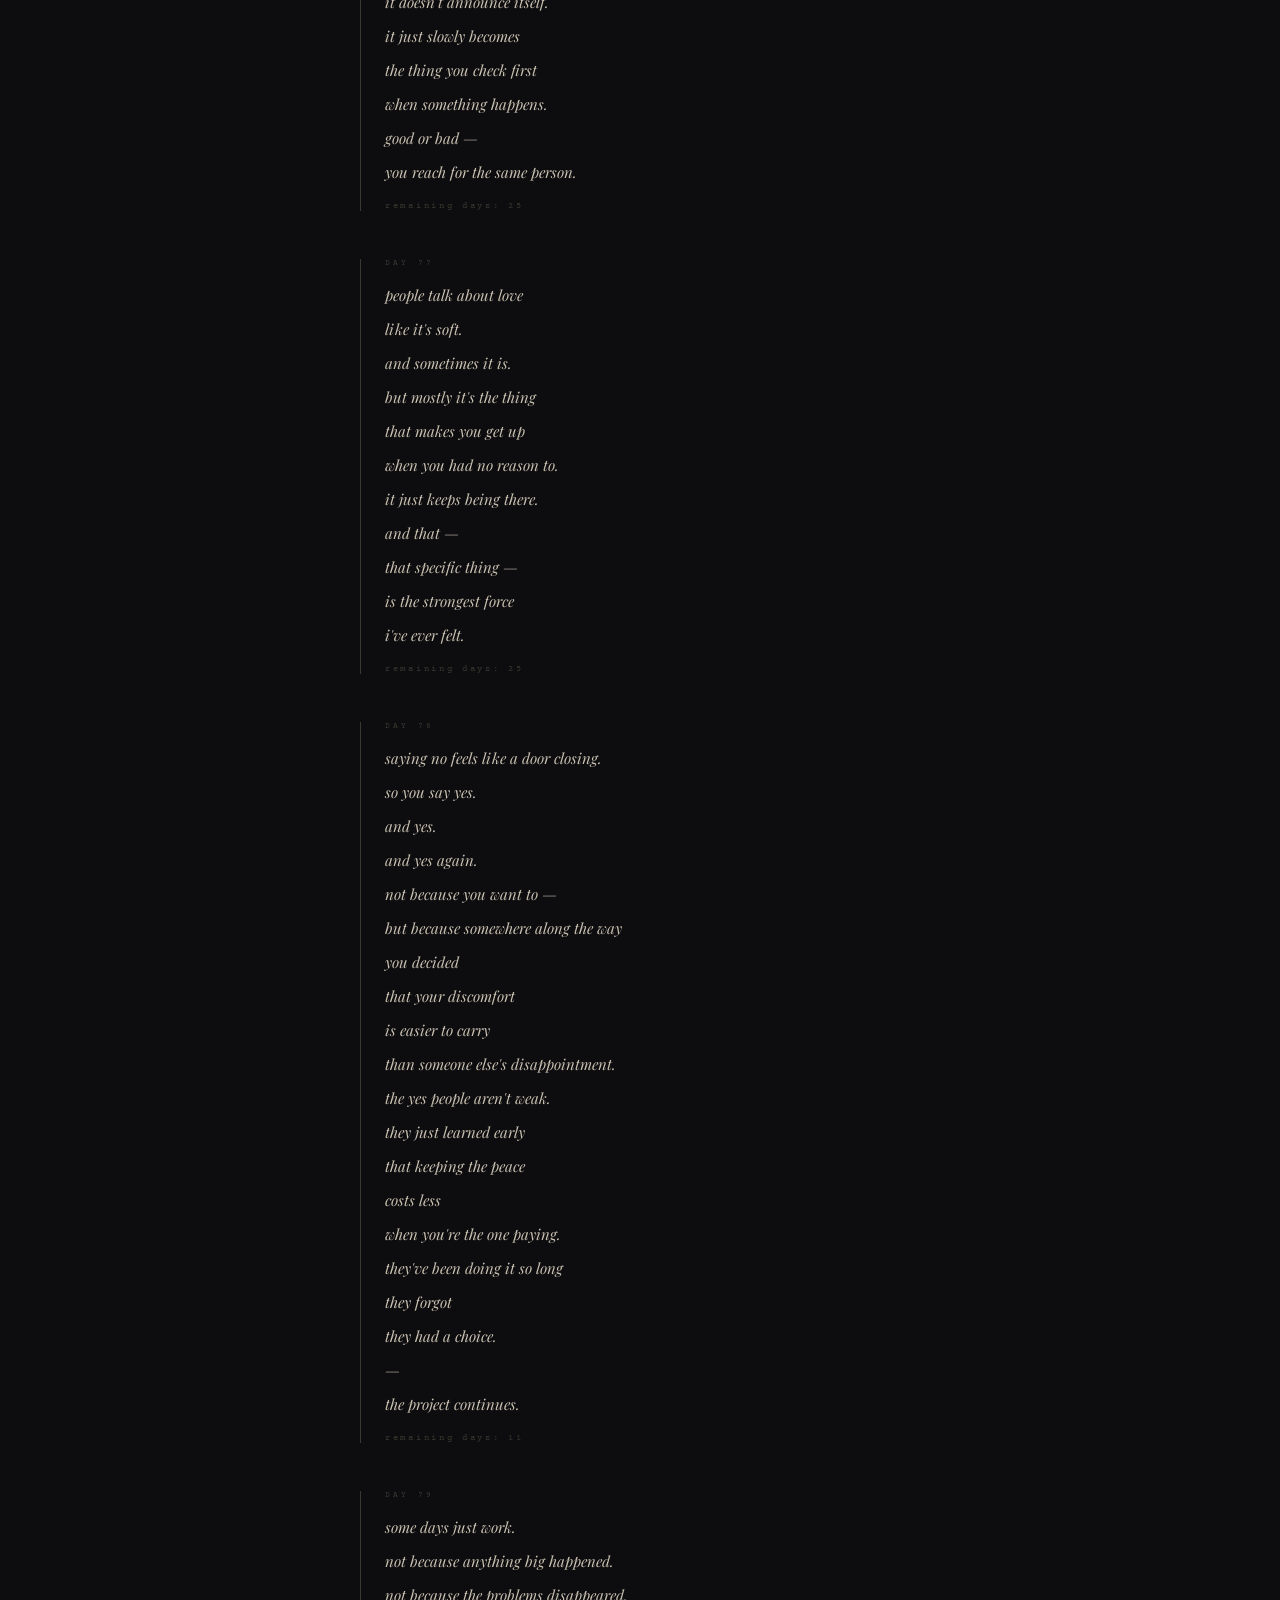
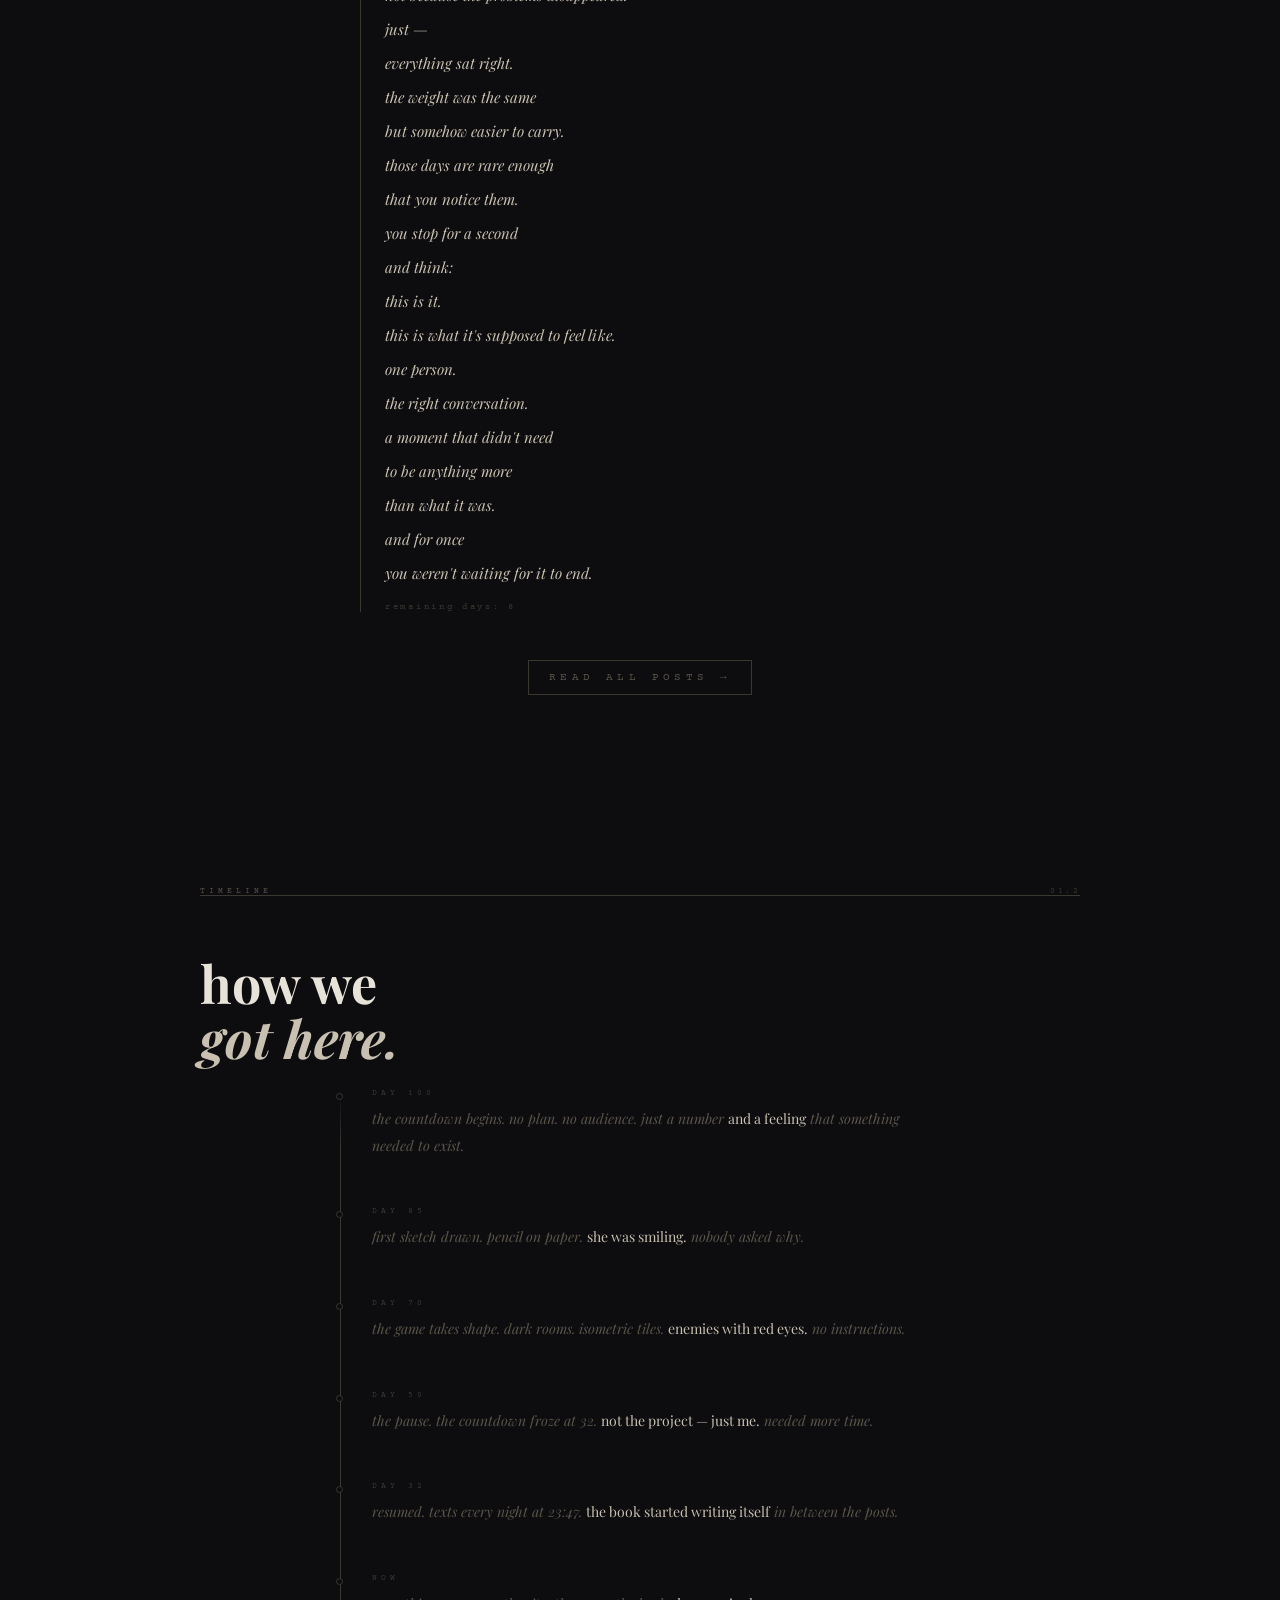
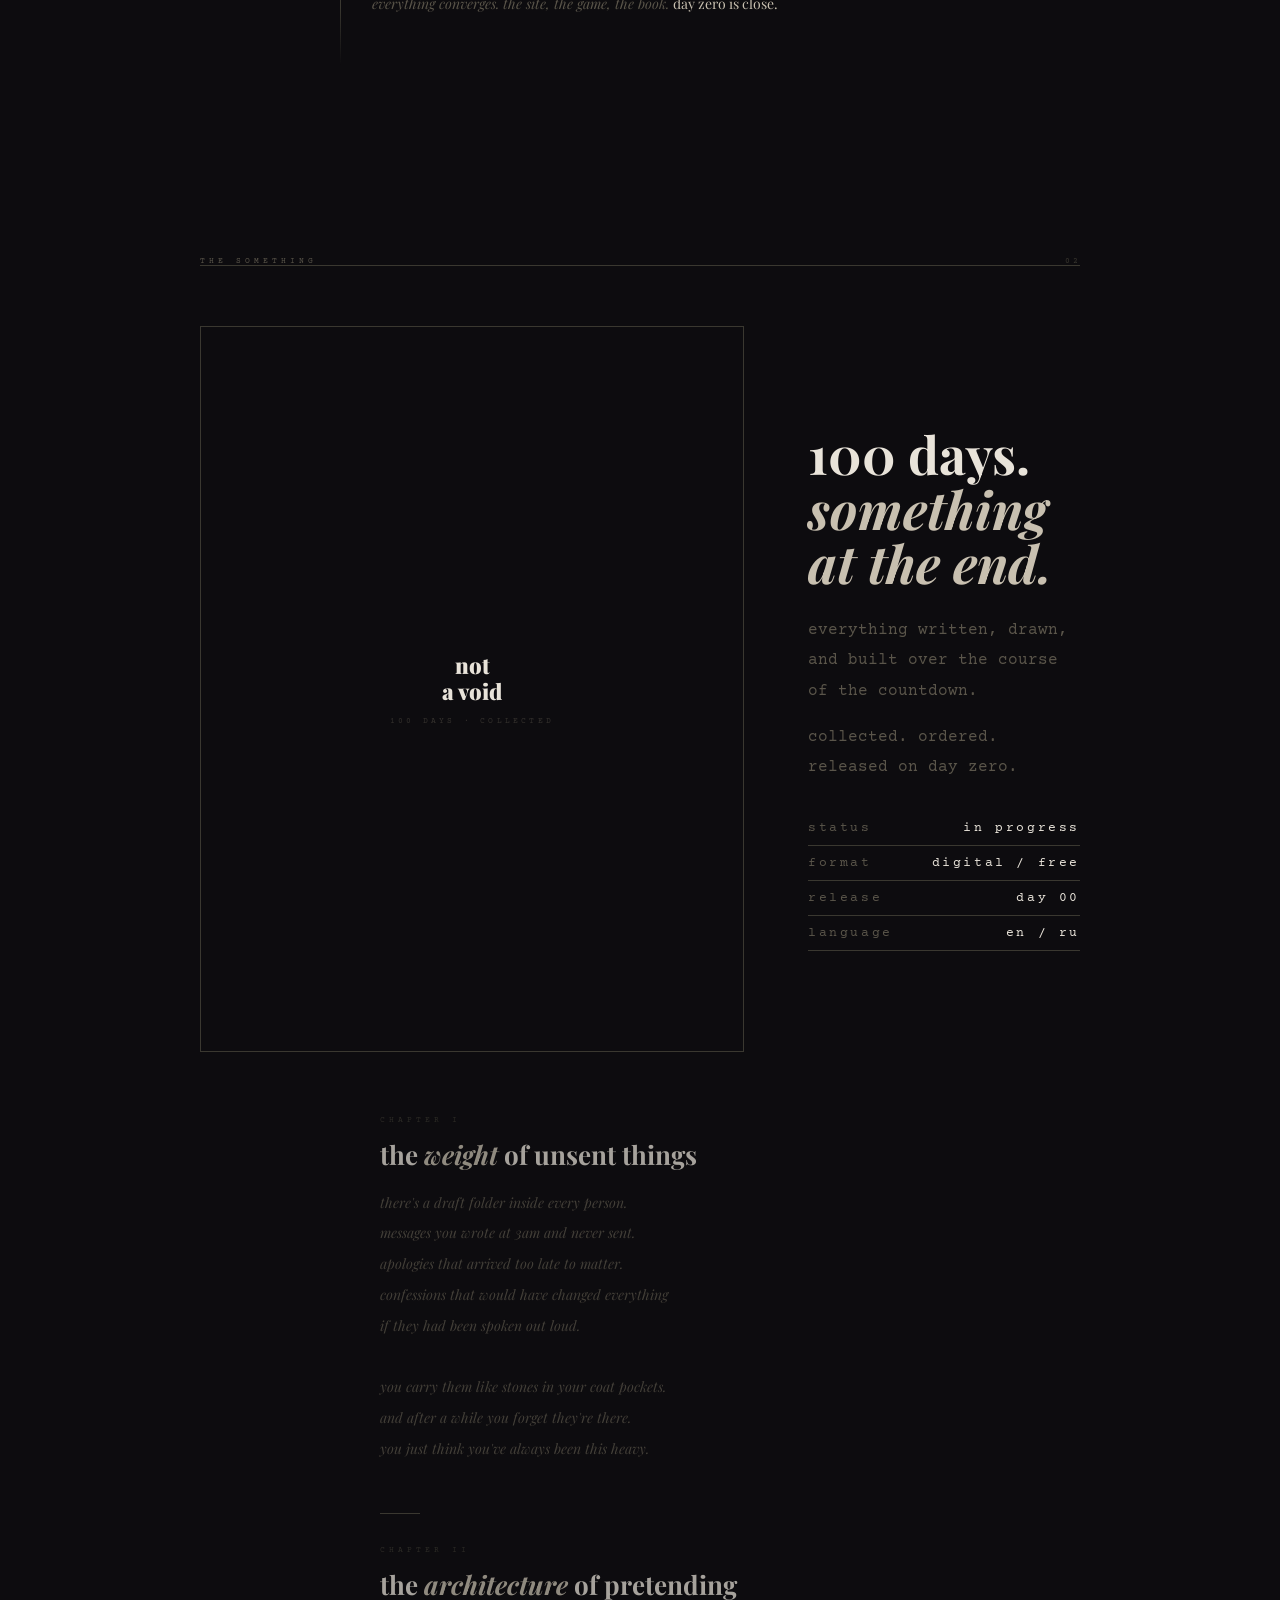
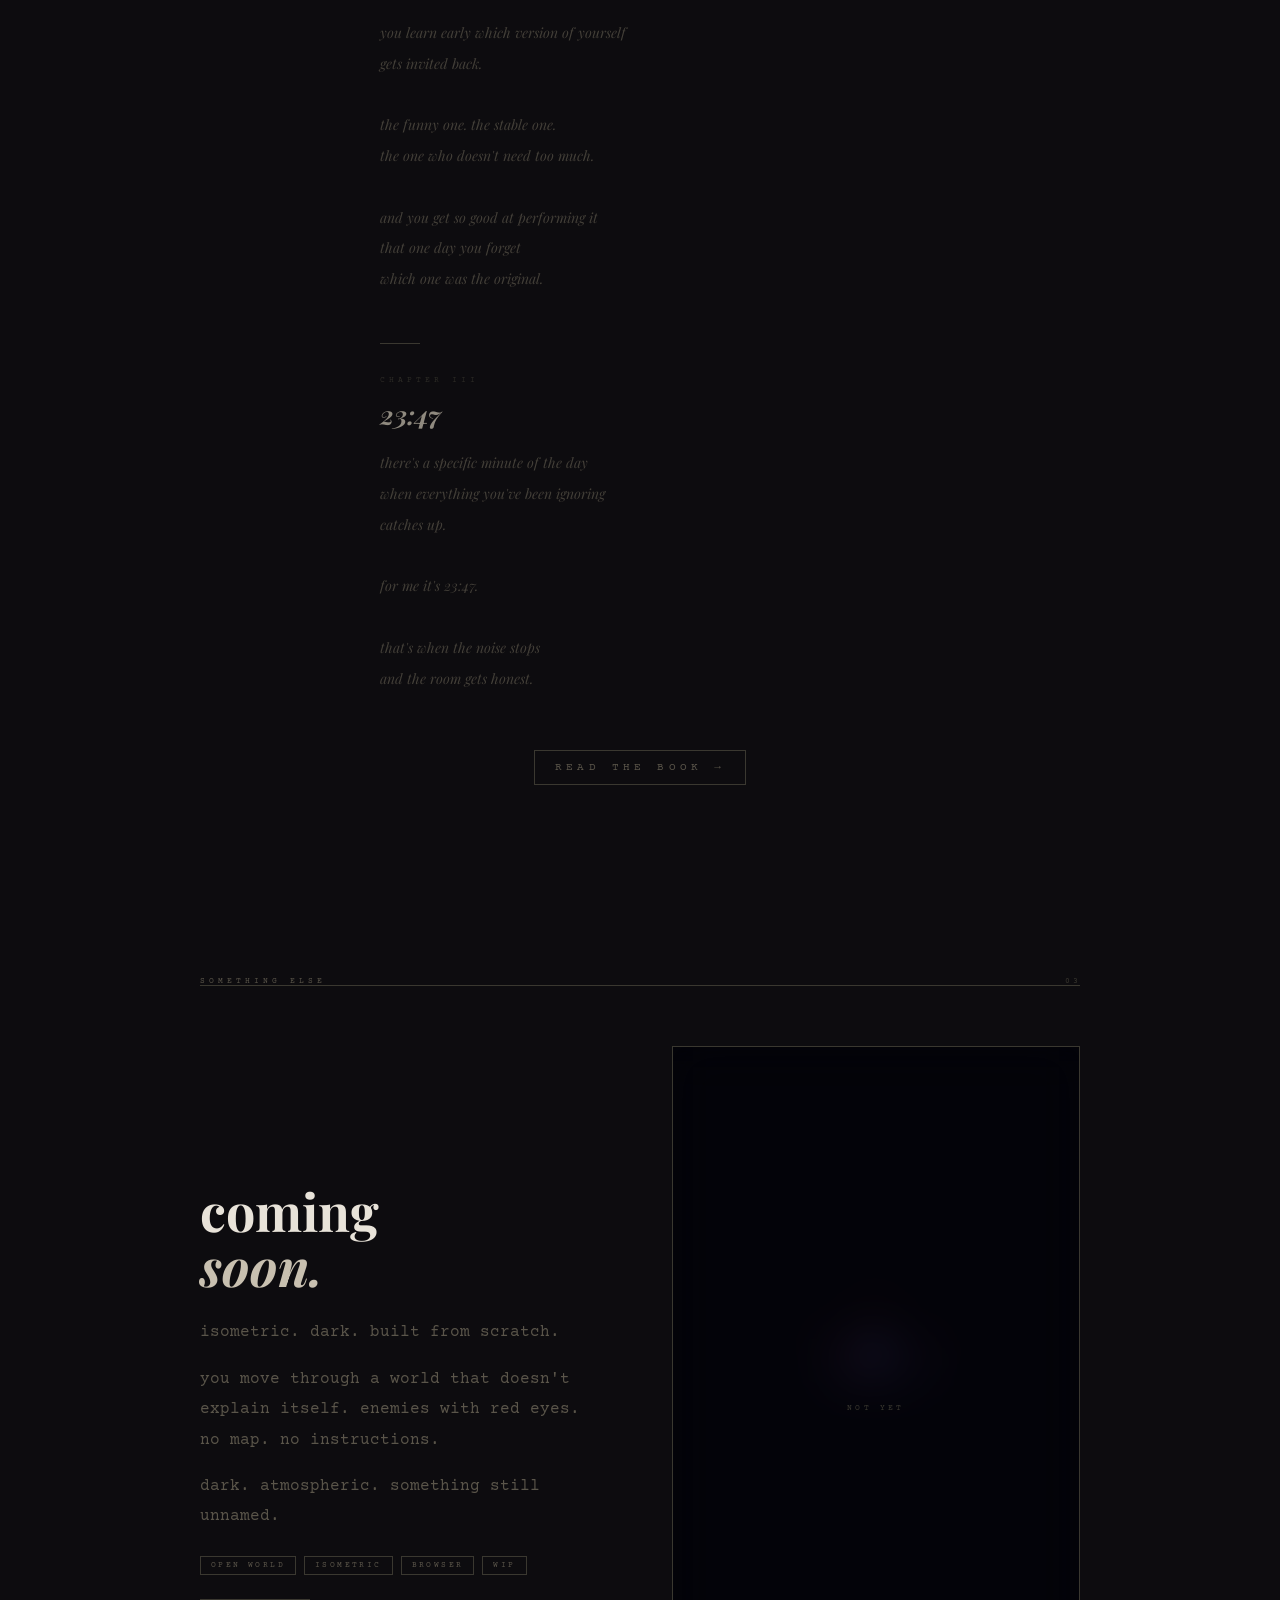
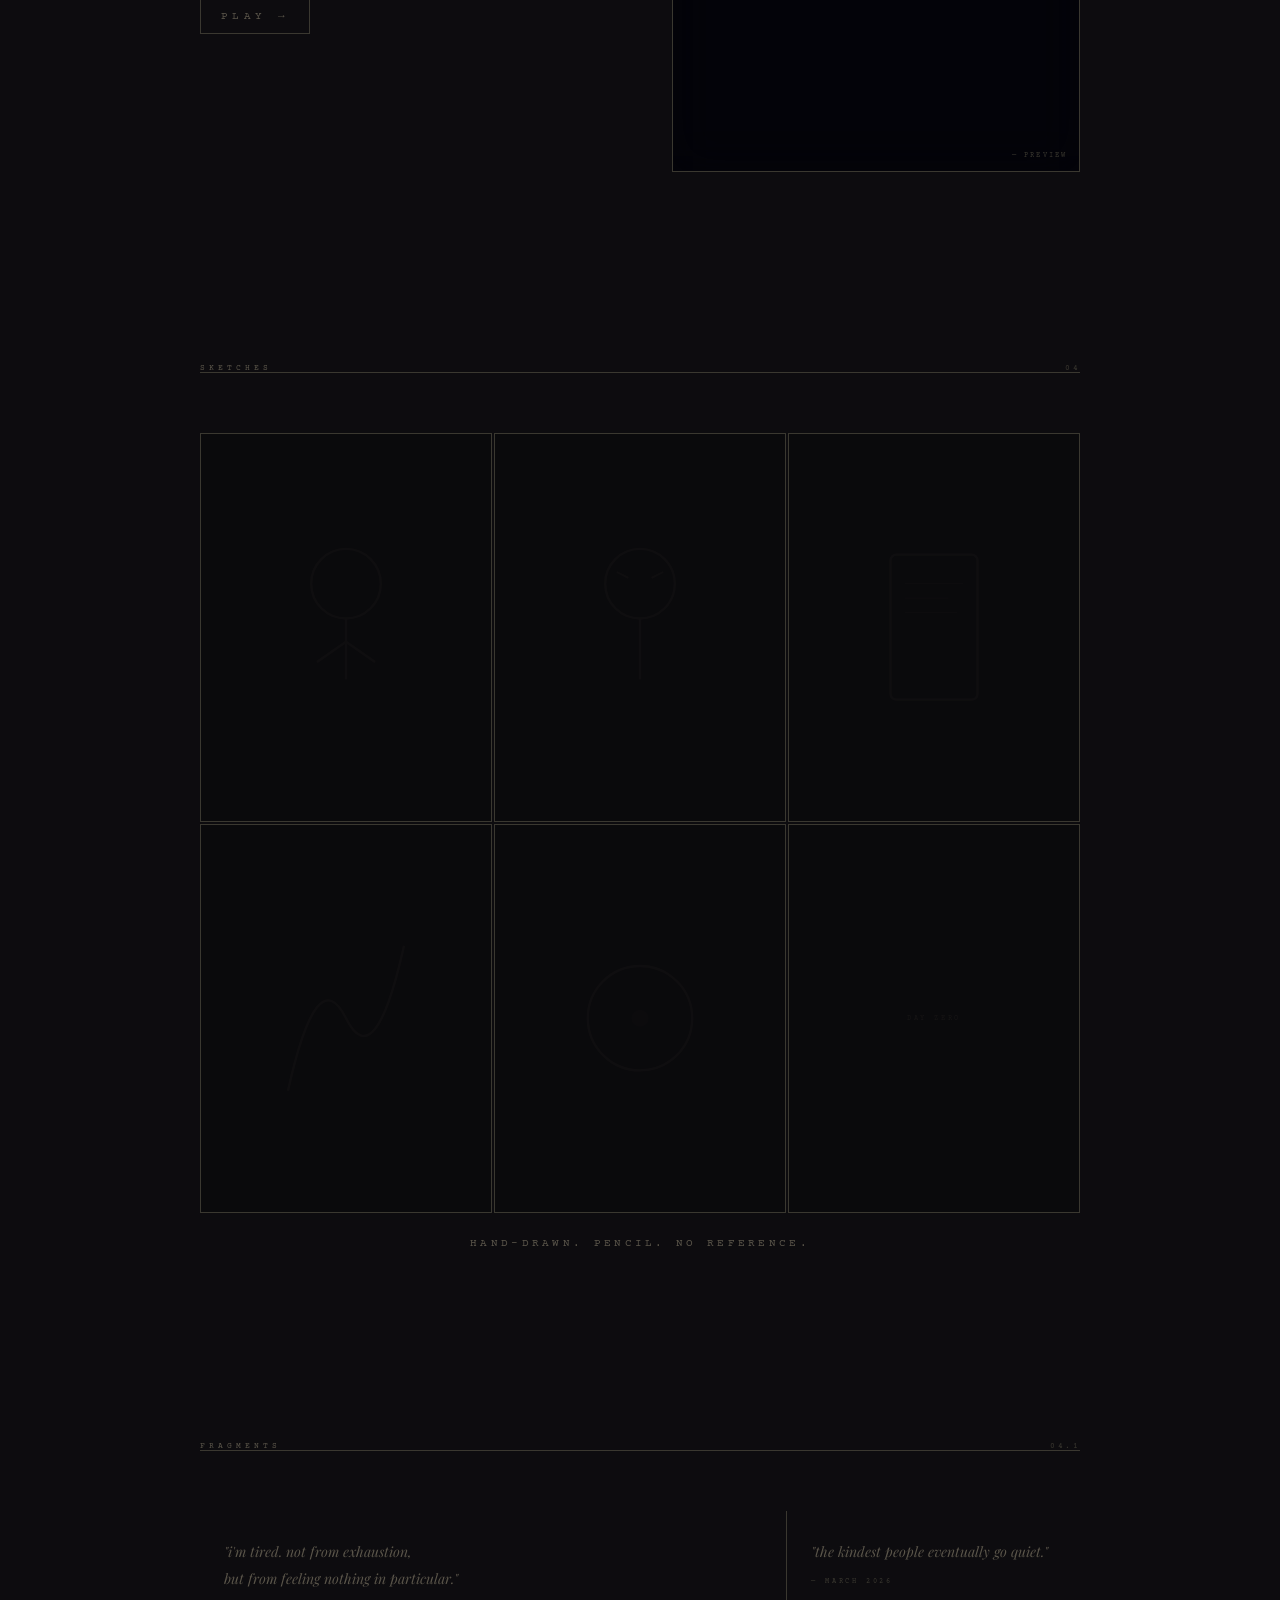
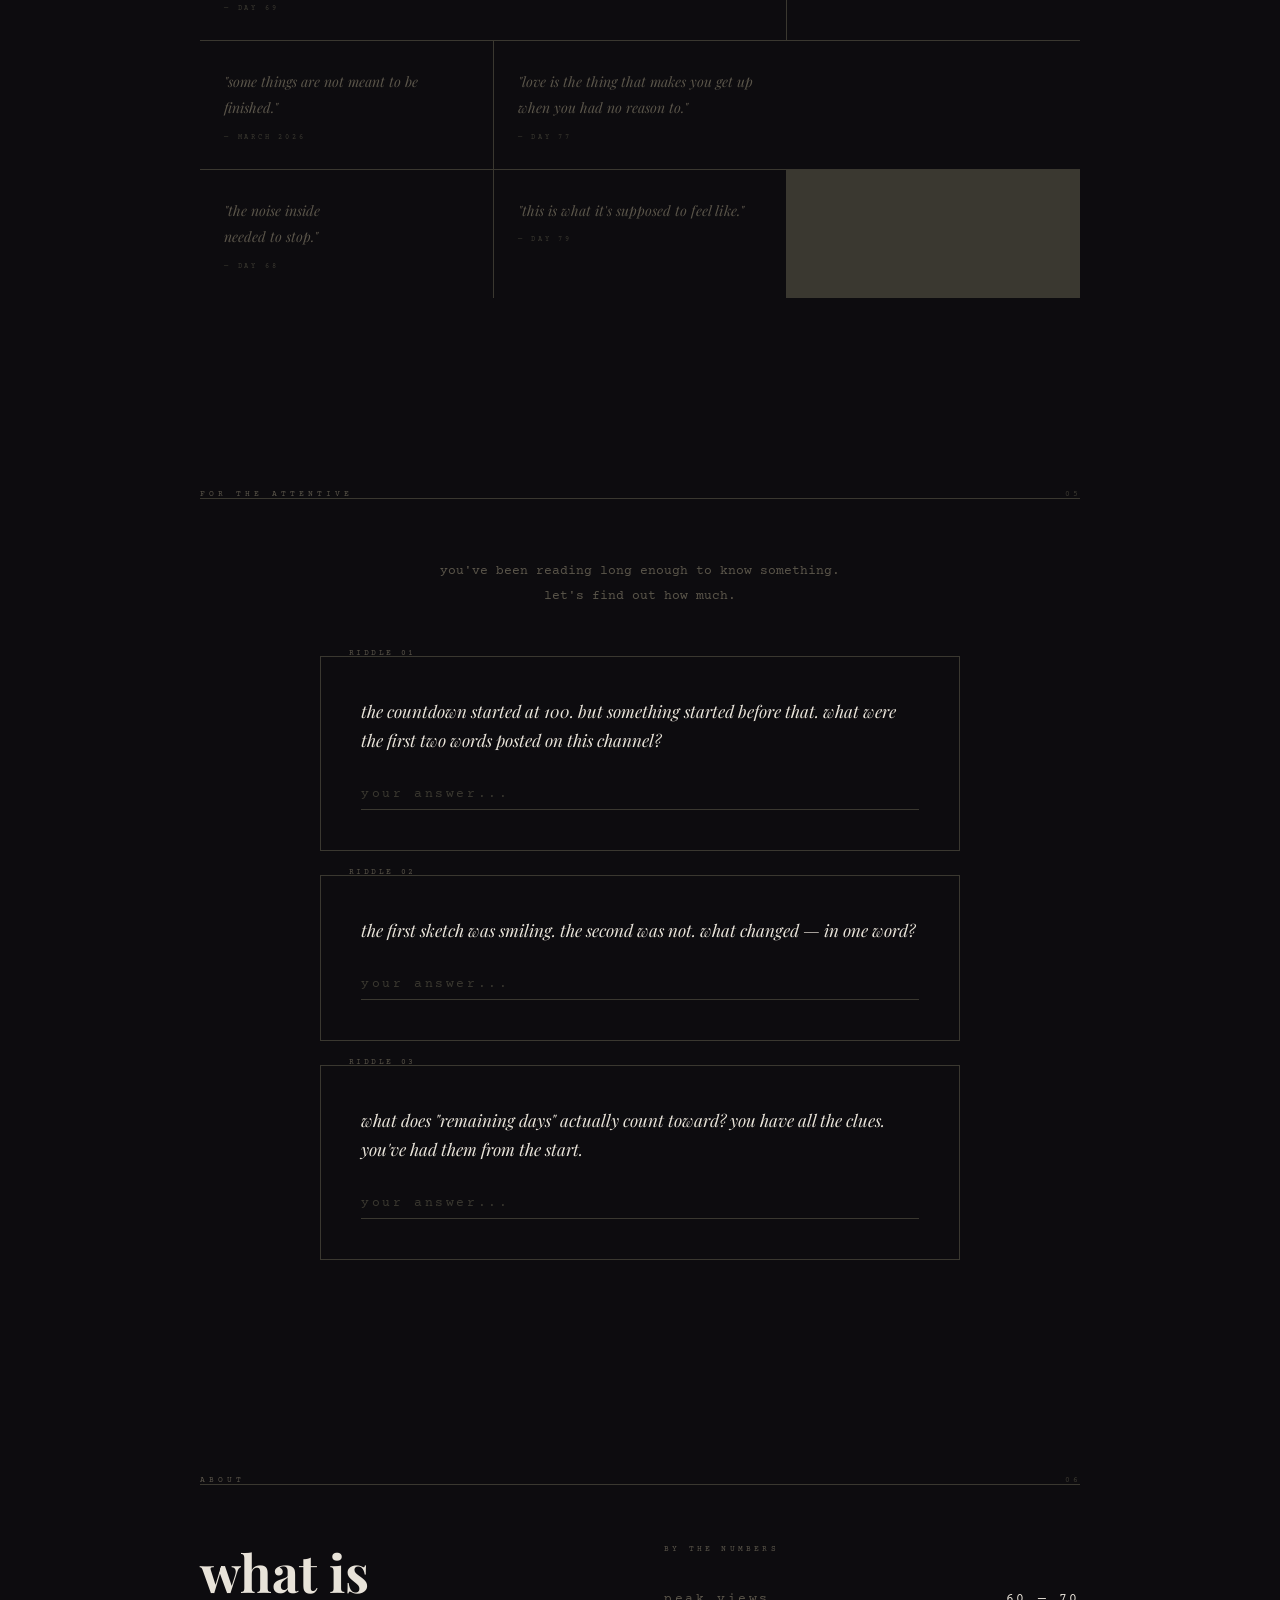
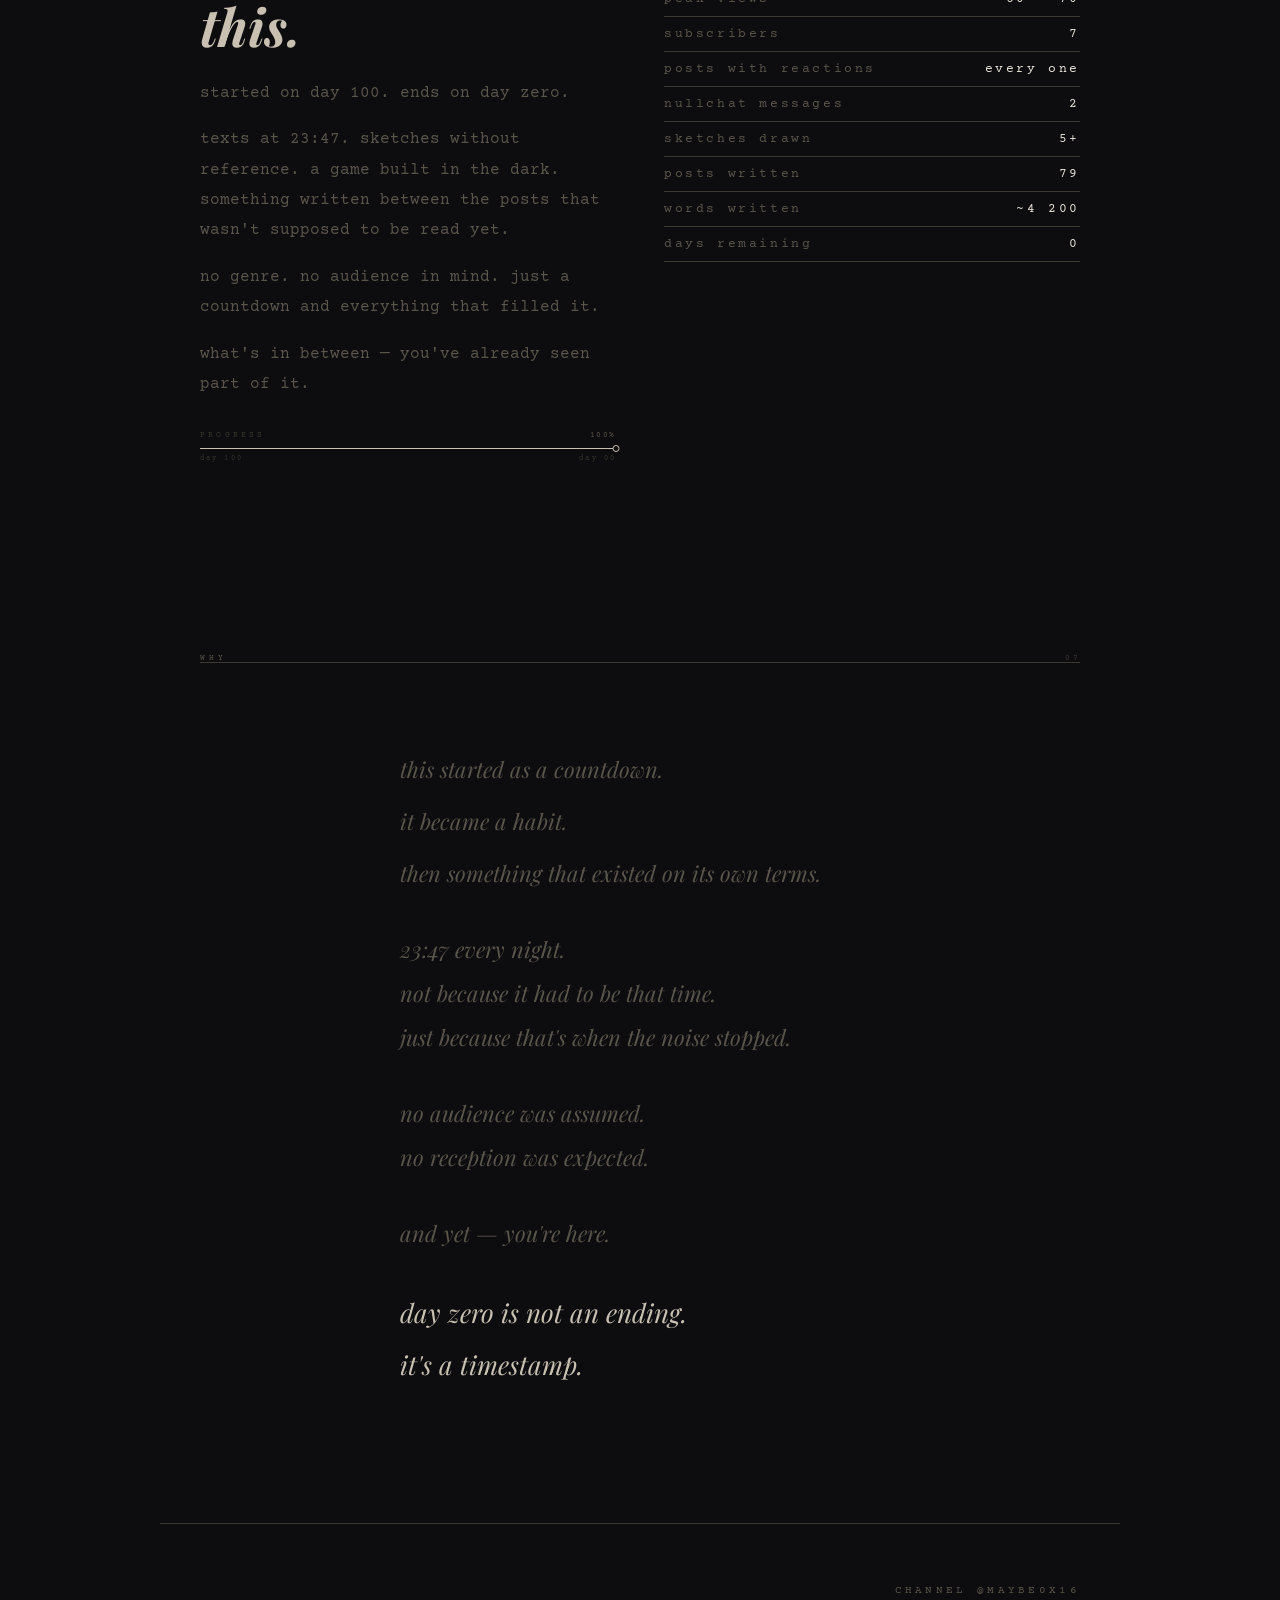
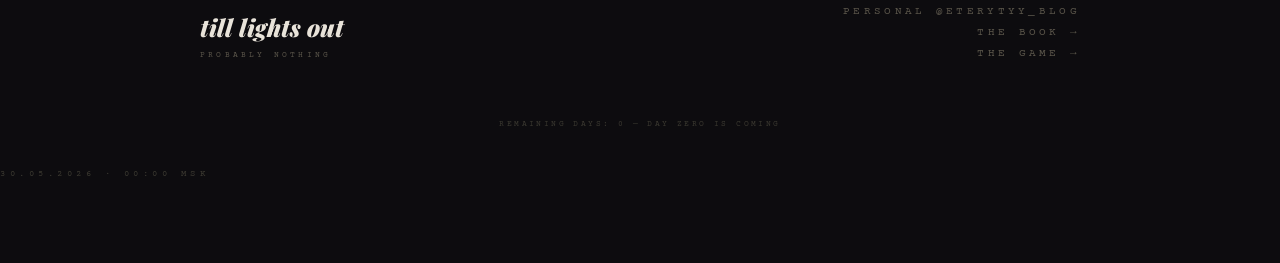
==== commit 380c8b15: "Add files via upload" ====
--- a/index.html
+++ b/index.html
@@ -633,6 +633,9 @@
       <div class="book-ch-title" id="tBookCh3Title"><em>23:47</em></div>
       <div class="book-ch-body" id="tBookCh3Body">there's a specific minute of the day<br>when everything you've been ignoring<br>catches up.<br><br>for me it's 23:47.<br><br>that's when the noise stops<br>and the room gets honest.</div>
     </div>
+  </div>
+  <div style="text-align:center;margin-top:48px;" class="reveal">
+    <a href="book.html" class="btn" id="tReadBook">read the book →</a>
   </div>
 </div>
 
@@ -822,6 +825,14 @@
   </div>
 </footer>
 <p class="footer-copy">remaining days: <span id="footerNum">34</span> — <span id="tFooterCopy">day zero is coming</span></p>
+
+
+  <p style="font-family:'Courier Prime',monospace;font-size:9px;letter-spacing:0.5em;color:#3a3830;text-transform:uppercase;margin-bottom:80px;">30.05.2026 · 00:00 msk</p>
+  <div style="position:absolute;bottom:48px;display:flex;flex-direction:column;align-items:center;gap:10px;">
+    <input id="releaseInput" type="text" placeholder="devcode" style="background:none;border:none;border-bottom:1px solid #2a2720;color:#5a554a;font-family:'Courier Prime',monospace;font-size:11px;letter-spacing:0.4em;text-align:center;width:140px;padding:8px 0;outline:none;caret-color:#5a554a;">
+    <p id="releaseErr" style="font-family:'Courier Prime',monospace;font-size:8px;letter-spacing:0.4em;color:#6b2020;opacity:0;transition:opacity 0.3s;">wrong</p>
+  </div>
+</div>
 
 <script>
 // language
@@ -878,6 +889,7 @@
     'footer-copy': 'day zero is coming. or it isn\'t.',
     'book-link': 'the book →',
     'game-link': 'the game →',
+    'read-book': 'read the book →',
     'ch-link': '@maybe0x16',
     'personal-link': '@eterytyy_blog',
     'close-secret': 'click anywhere to close',
@@ -952,6 +964,7 @@
     'footer-copy': 'день ноль приближается. или нет.',
     'book-link': 'книга →',
     'game-link': 'игра →',
+    'read-book': 'читать книгу →',
     'ch-link': '@maybe0x16',
     'personal-link': '@eterytyy_blog',
     'close-secret': 'нажмите где угодно чтобы закрыть',
@@ -1097,6 +1110,7 @@
       'tFooterCopy': t['footer-copy'],
       'tBookLink': t['book-link'],
       'tGameLink': t['game-link'],
+      'tReadBook': t['read-book'],
       'tChLink': t['ch-link'],
       'tPersonalLink': t['personal-link'],
       'tPostsMore': t['posts-more'],
@@ -1133,13 +1147,6 @@
     document.body.style.opacity = '1';
     localStorage.setItem('lang', lang);
   }, 300);
-}
-
-function setLang(lang) {
-  const ls = document.getElementById('langScreen');
-  ls.classList.add('hide');
-  setTimeout(() => { ls.style.display = 'none'; }, 800);
-  applyLang(lang);
 }
 
 // audio
@@ -1345,35 +1352,13 @@
 document.addEventListener('touchend',()=>{ mouseX=-999; mouseY=-999; gameBlur.style.backdropFilter='blur(22px)'; gameHint.style.opacity=1; });
 
 // progress bar animate on scroll
-const endDate = new Date('2026-05-29T23:47:00');
-
-// lock book/game до 23:47 29 мая
-(function checkRelease() {
-  const now = new Date();
-  const released = now >= endDate;
-  const bookLink = document.getElementById('tBookLink');
-  const gameBtn  = document.getElementById('tGameBtn');
-  const gameLink = document.getElementById('tGameLink');
-  if (!released) {
-    const diff = endDate - now;
-    const h = Math.floor(diff/3600000);
-    const m = Math.floor((diff%3600000)/60000);
-    const s = Math.floor((diff%60000)/1000);
-    const cd = `${String(h).padStart(2,'0')}:${String(m).padStart(2,'0')}:${String(s).padStart(2,'0')}`;
-    if(bookLink){ bookLink.style.pointerEvents='none'; bookLink.style.opacity='0.25'; bookLink.textContent=`book — ${cd}`; }
-    if(gameBtn) { gameBtn.style.pointerEvents='none';  gameBtn.style.opacity='0.25';  gameBtn.textContent=cd; }
-    if(gameLink){ gameLink.style.pointerEvents='none'; gameLink.style.opacity='0.25'; gameLink.textContent=`game — ${cd}`; }
-    setTimeout(checkRelease, 1000);
-  } else {
-    if(bookLink){ bookLink.style.pointerEvents=''; bookLink.style.opacity=''; bookLink.textContent='the book →'; }
-    if(gameBtn) { gameBtn.style.pointerEvents='';  gameBtn.style.opacity='';  gameBtn.textContent='play →'; }
-    if(gameLink){ gameLink.style.pointerEvents=''; gameLink.style.opacity=''; gameLink.textContent='the game →'; }
-  }
-})();
+const endDate = new Date('2026-05-29T21:00:00Z');
+
+// progress bar
 const progressBar = document.getElementById('progressBar');
 const progressPct = document.getElementById('progressPct');
 if(progressBar) {
-  const startDate = new Date('2026-02-18T23:47:00'); // day 100
+  const startDate = new Date('2026-02-18T23:47:00');
   const total = endDate - startDate;
   const elapsed = new Date() - startDate;
   const pct = Math.min(100, Math.max(0, Math.round(elapsed/total*100)));
@@ -1390,7 +1375,7 @@
   progressBar.style.width = '0%';
 }
 
-// typewriter для hero
+// typewriter
 const heroSub = document.getElementById('tHeroSub');
 function typewrite(el, text, speed=60) {
   el.textContent = '';
@@ -1404,6 +1389,7 @@
   if(heroSub && currentLang === 'en') typewrite(heroSub, 'or maybe not');
   else if(heroSub) typewrite(heroSub, 'или нет');
 }, 1200);
+
 function updateCountdown(){
   const diff=Math.max(0,Math.ceil((endDate-new Date())/(1000*60*60*24)));
   document.getElementById('heroNum').textContent=diff;
@@ -1418,99 +1404,30 @@
 const reveals=document.querySelectorAll('.reveal');
 const obs=new IntersectionObserver(entries=>{
   entries.forEach(e=>{ if(e.isIntersecting){e.target.classList.add('visible');obs.unobserve(e.target);} });
-},{threshold:0.1});
-reveals.forEach(r=>obs.observe(r));
-
-// secrets
-function showSecret(id){
-  const el=document.getElementById(id);
-  const textEl=el.querySelector('.secret-text');
-  el.style.display='flex';
-  requestAnimationFrame(()=>requestAnimationFrame(()=>{
-    el.classList.add('active');
-    setTimeout(()=>textEl.classList.add('glitching'),300);
-  }));
-  el.addEventListener('click',()=>{
-    el.classList.remove('active');
-    textEl.classList.remove('glitching');
-    setTimeout(()=>{ el.style.display='none'; },600);
-  },{once:true});
-}
-
-// secret 1 — счётчик 5 раз
-let clickCount=0,clickTimer;
-document.getElementById('heroNum').addEventListener('click',()=>{
-  clickCount++;
-  clearTimeout(clickTimer);
-  clickTimer=setTimeout(()=>{ clickCount=0; },1500);
-  if(clickCount>=5){ clickCount=0; showSecret('secret1'); }
-});
-
-// secret 2 — probably nothing 3 раза
-let pnCount=0,pnTimer;
-document.getElementById('probNothing').addEventListener('click',()=>{
-  pnCount++;
-  clearTimeout(pnTimer);
-  pnTimer=setTimeout(()=>{ pnCount=0; },1200);
-  if(pnCount>=3){ pnCount=0; showSecret('secret2'); }
-});
-
-// secret 3 — точка после "something started"
-document.getElementById('dot').addEventListener('click',()=>showSecret('secret3'));
-
-// secret 4 — scroll to bottom then back to top (full journey x2)
-let s4LastY=0, s4Dir=0, s4HitBottom=false, s4Count=0, s4Timer;
+},{threshold:0.15});
+reveals.forEach(el=>obs.observe(el));
+
+// s4 secret — scroll to bottom and back x2
+let s4LastY=0,s4Dir=0,s4HitBottom=false,s4Count=0,s4Timer;
 window.addEventListener('scroll',()=>{
   const y=window.scrollY;
   const maxY=document.body.scrollHeight-window.innerHeight;
   const newDir=y>s4LastY?1:-1;
   if(newDir!==s4Dir){
     s4Dir=newDir;
-    // hit bottom
-    if(newDir===-1 && y>maxY*0.9) s4HitBottom=true;
-    // back to top after hitting bottom
-    if(newDir===1 && y<maxY*0.1 && s4HitBottom){
-      s4HitBottom=false; s4Count++;
+    if(newDir===-1&&y>maxY*0.9)s4HitBottom=true;
+    if(newDir===1&&y<maxY*0.1&&s4HitBottom){
+      s4HitBottom=false;s4Count++;
       clearTimeout(s4Timer);
-      s4Timer=setTimeout(()=>{ s4Count=0; },8000);
-      if(s4Count>=2){ s4Count=0; showSecret('secret4'); }
+      s4Timer=setTimeout(()=>{s4Count=0;},8000);
+      if(s4Count>=2){s4Count=0;showSecret('secret4');}
     }
   }
   s4LastY=y;
 });
 
-// riddles
-const riddles=[
-  {id:'r1',answers:['something started'],hint:'it was the first two words. check the very beginning.'},
-  {id:'r2',answers:['weather','mood','expression','interior'],hint:'we contain more weather than we are willing to admit.'},
-  {id:'r3',answers:['book','game','release','day zero','the book','the game','book and game'],hint:'it was never about the end. it was about what starts there.'},
-];
-riddles.forEach(({id,answers,hint})=>{
-  const input=document.getElementById(id);
-  const fb=document.getElementById(id+'f');
-  input.addEventListener('keydown',e=>{
-    if(e.key!=='Enter'||!input.value.trim()) return;
-    const val=input.value.trim().toLowerCase();
-    if(answers.some(a=>val.includes(a))){
-      fb.textContent='✓ correct.'; fb.className='riddle-feedback show';
-    } else {
-      fb.textContent=hint; fb.className='riddle-feedback wrong';
-      setTimeout(()=>fb.className='riddle-feedback',3500);
-    }
-  });
-});
-
-// lights out — 3 минуты
-setTimeout(()=>{
-  const lo=document.getElementById('lightsOut');
-  lo.style.display='flex';
-  requestAnimationFrame(()=>requestAnimationFrame(()=>lo.classList.add('fading')));
-  lo.addEventListener('click',()=>{
-    lo.classList.remove('fading');
-    setTimeout(()=>{ lo.style.display='none'; },2000);
-  });
-},3*60*1000);
+
 </script>
-<script data-goatcounter="https://eterytyy.goatcounter.com/count" async src="//gc.zgo.at/count.js"></script>
+
 </body>
 </html>
